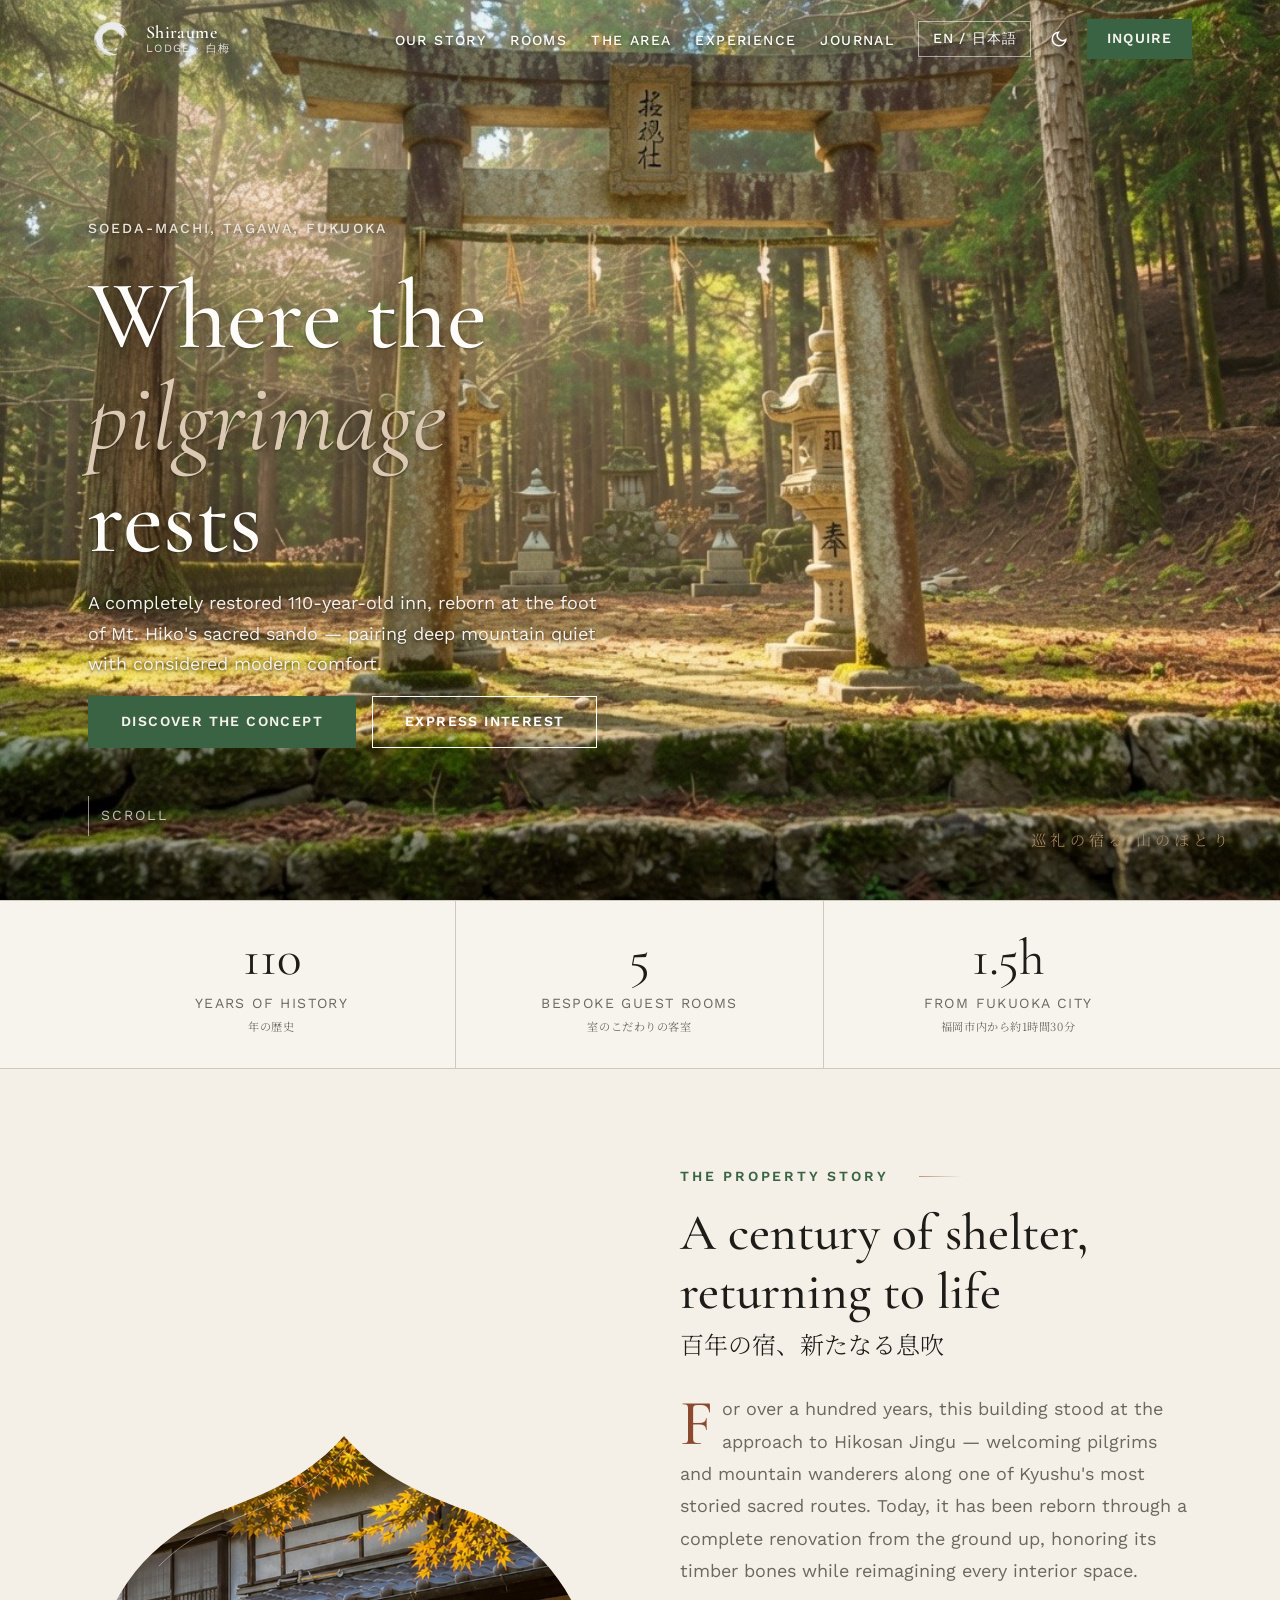
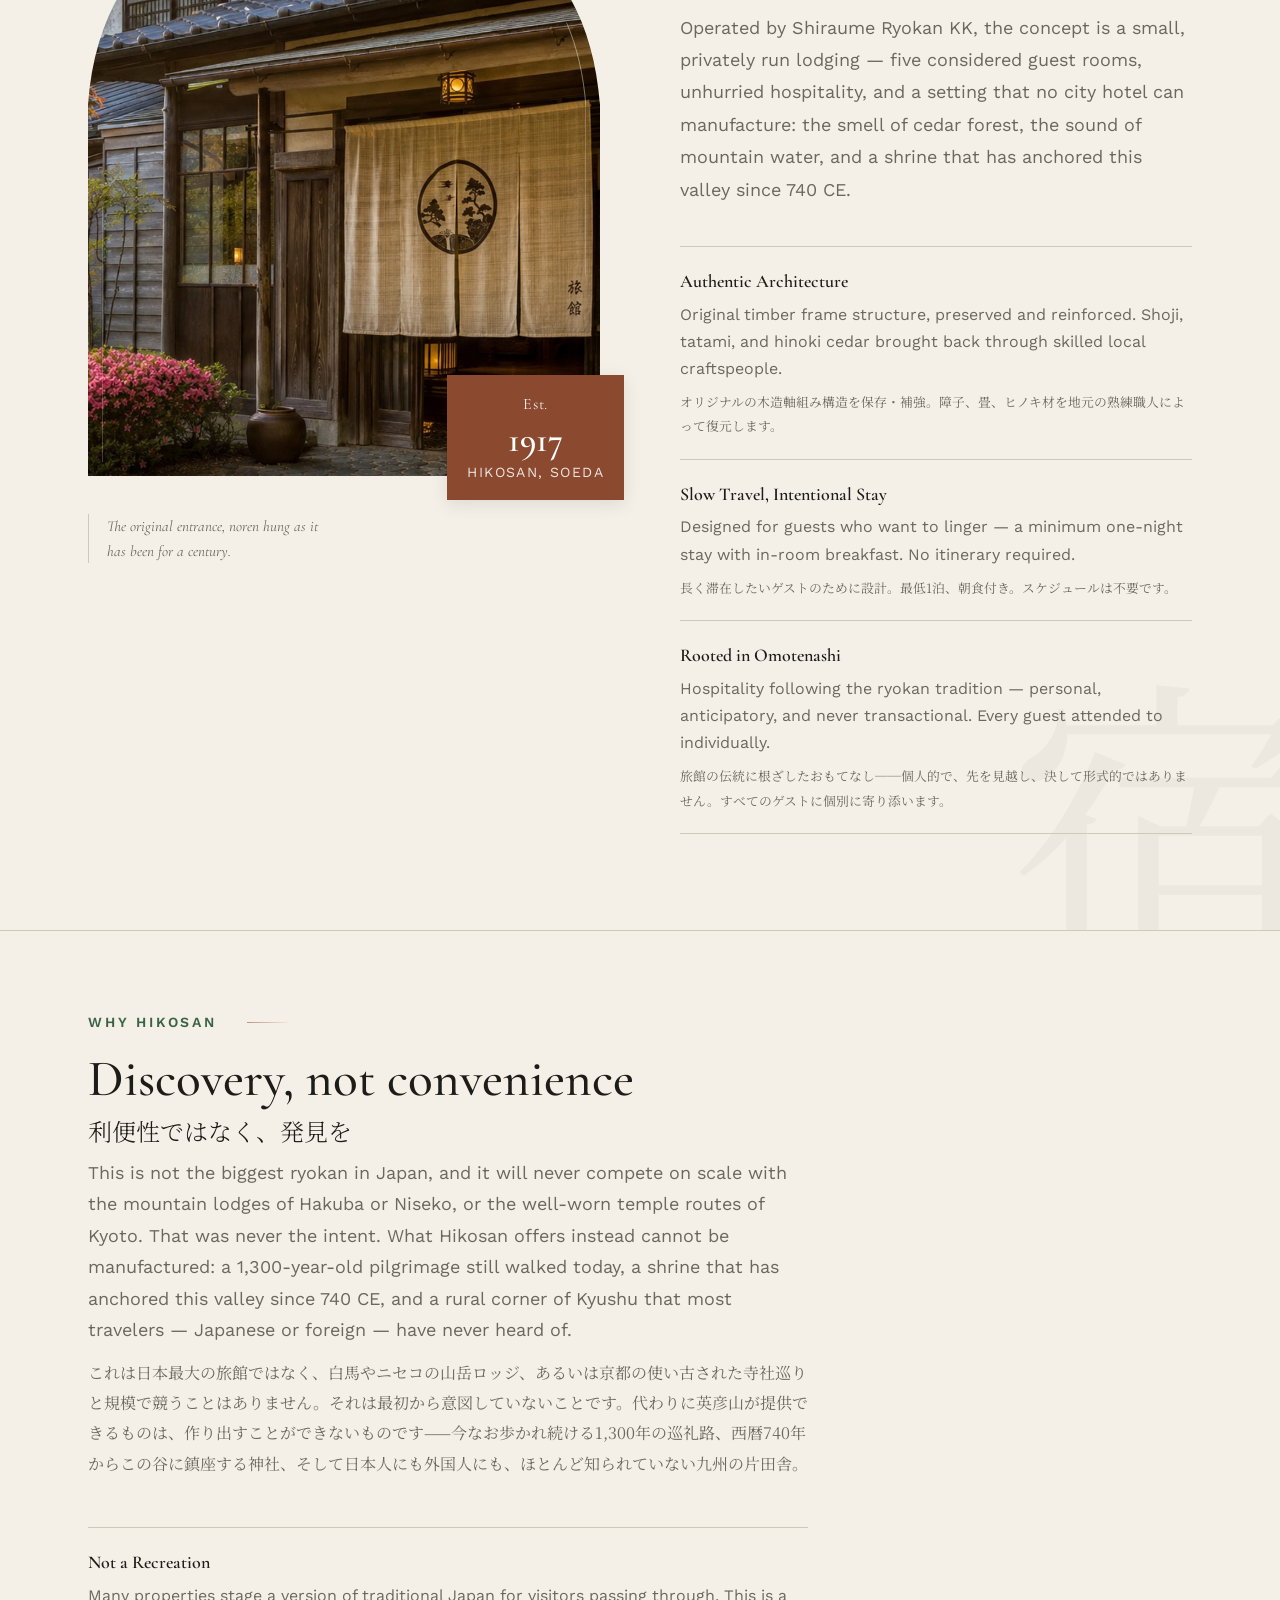
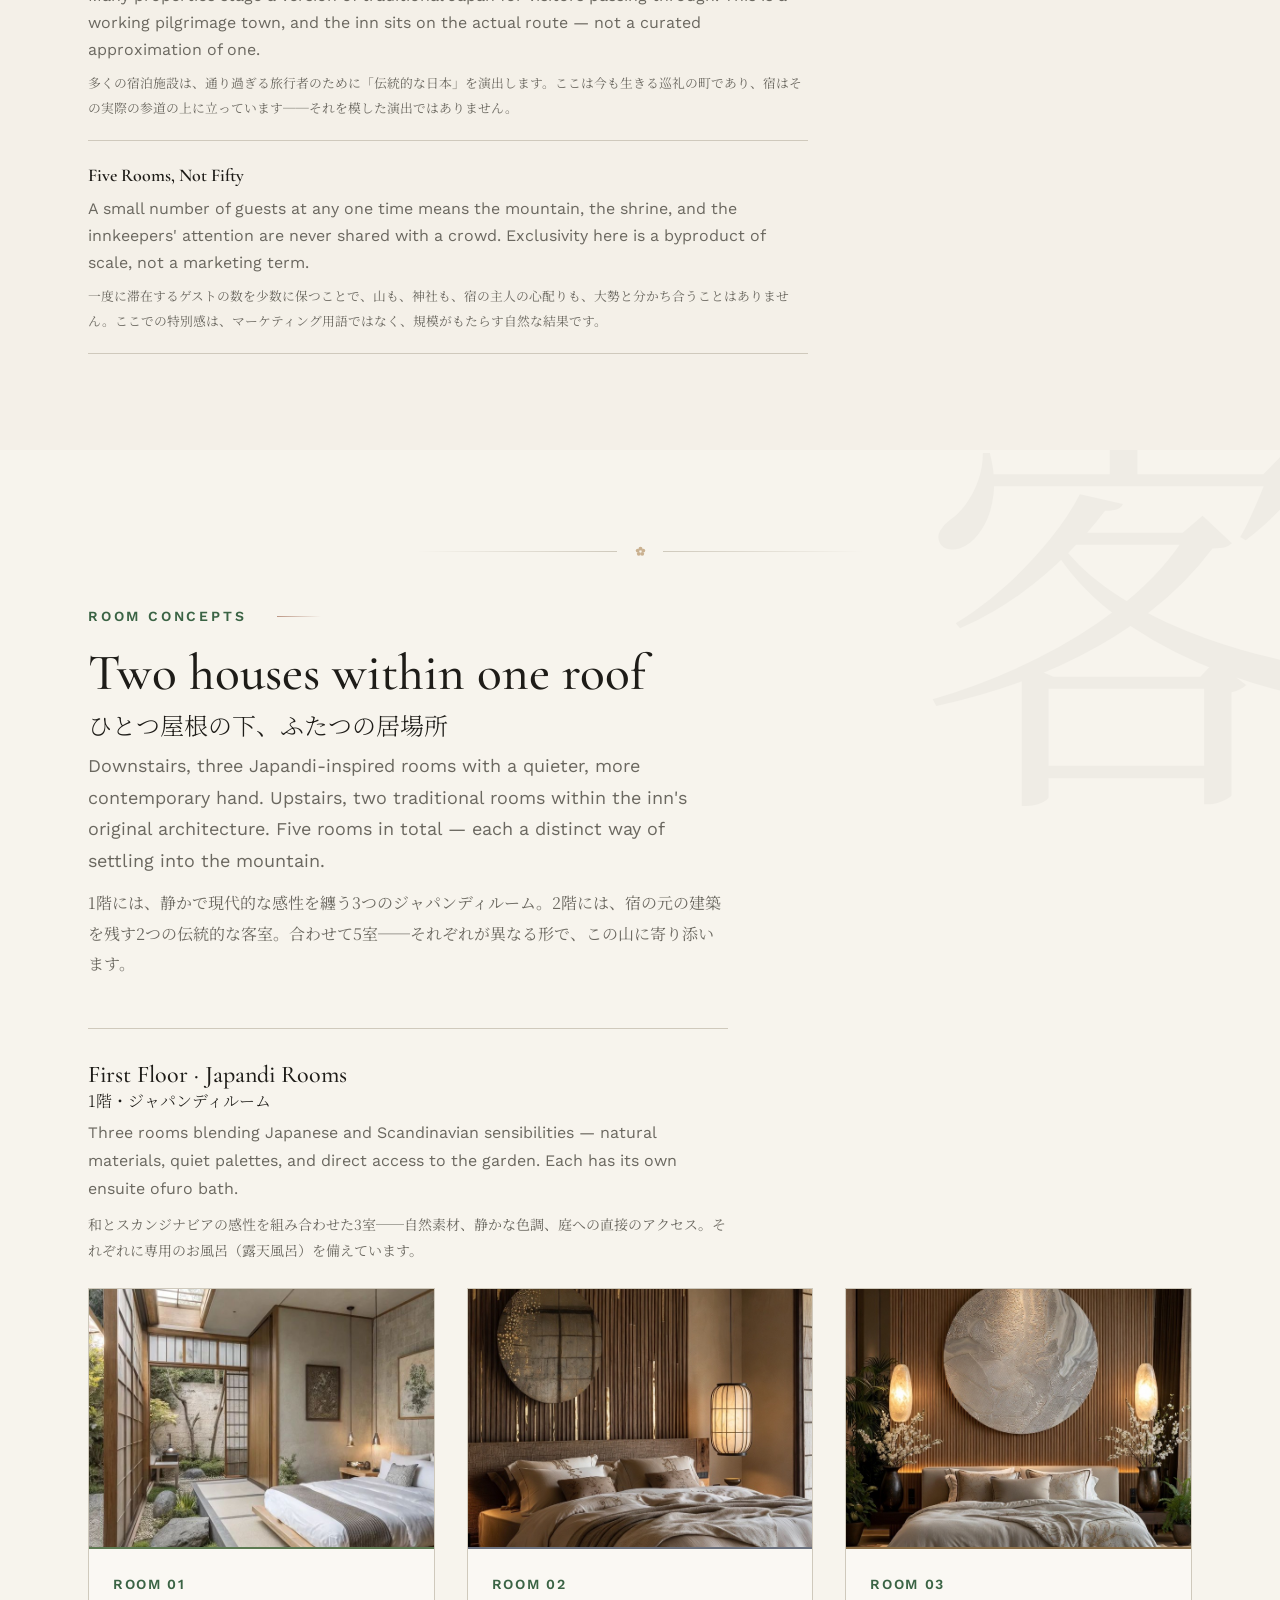
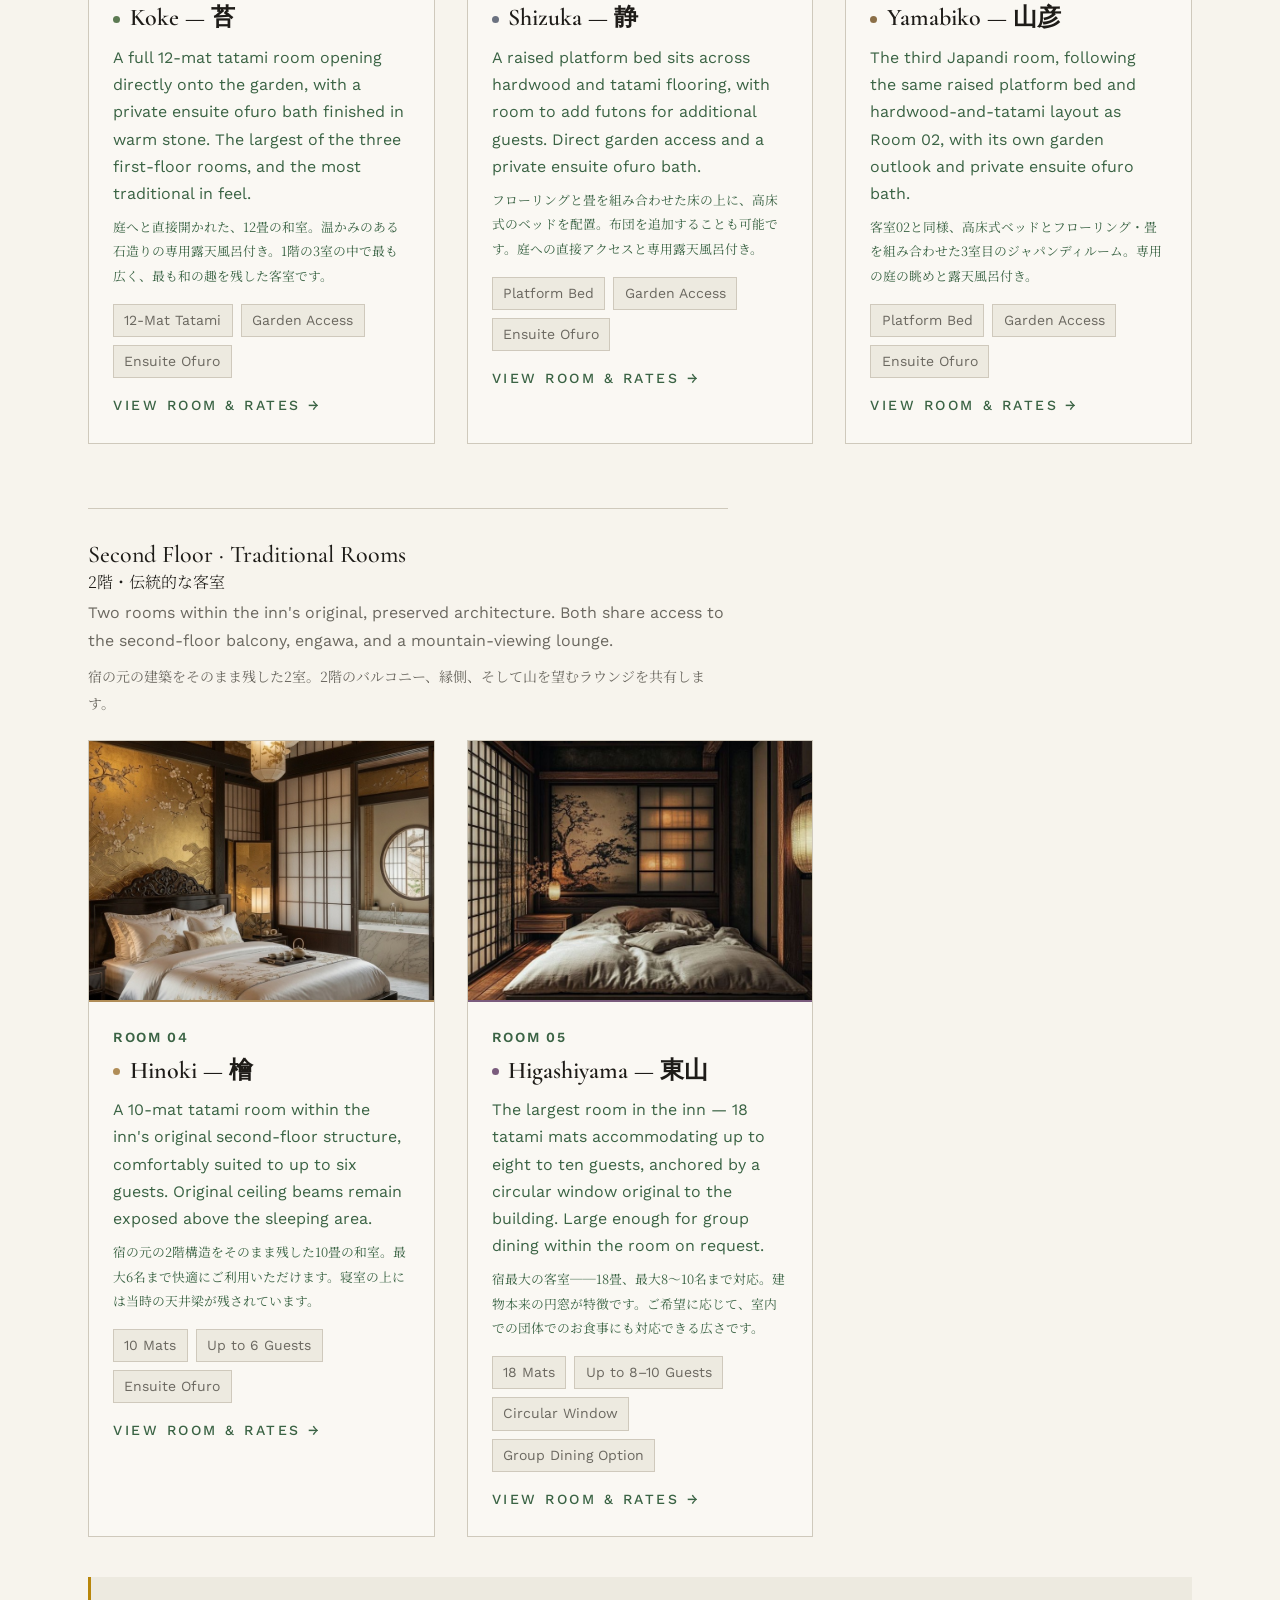
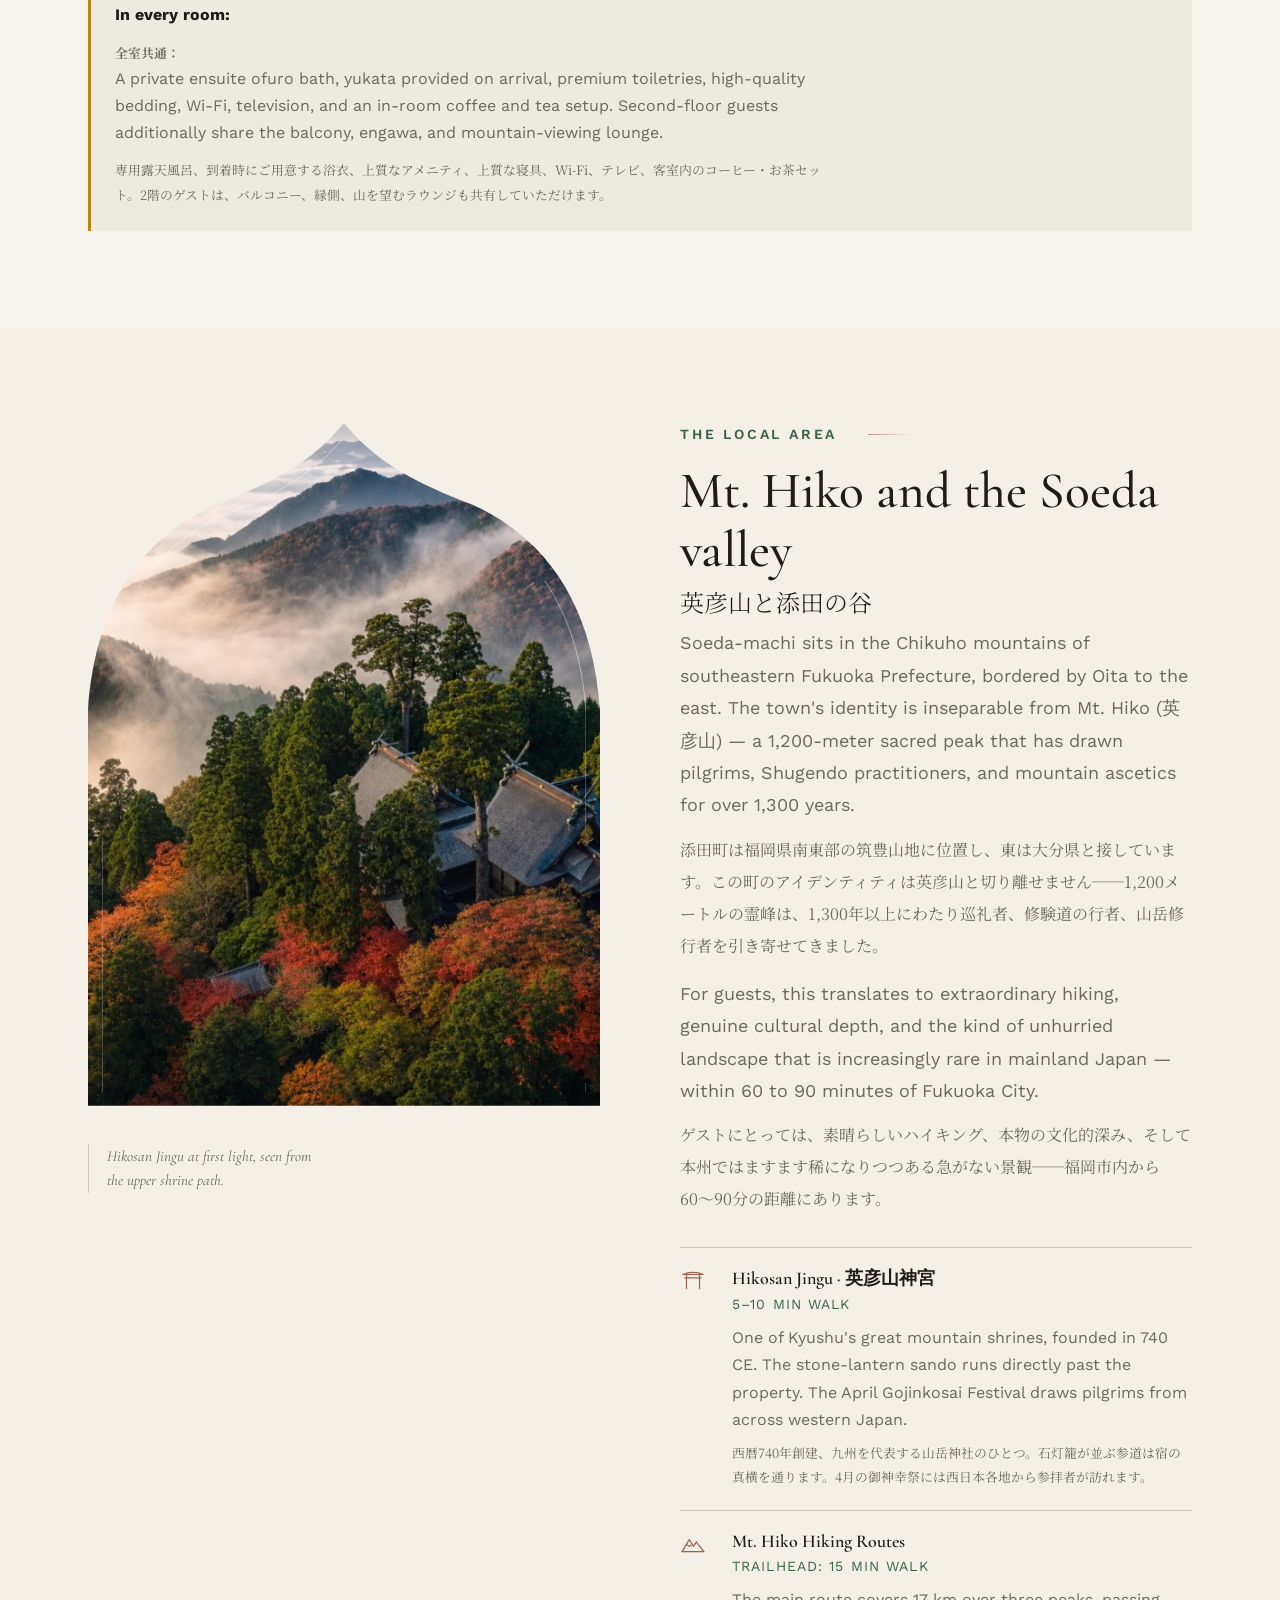
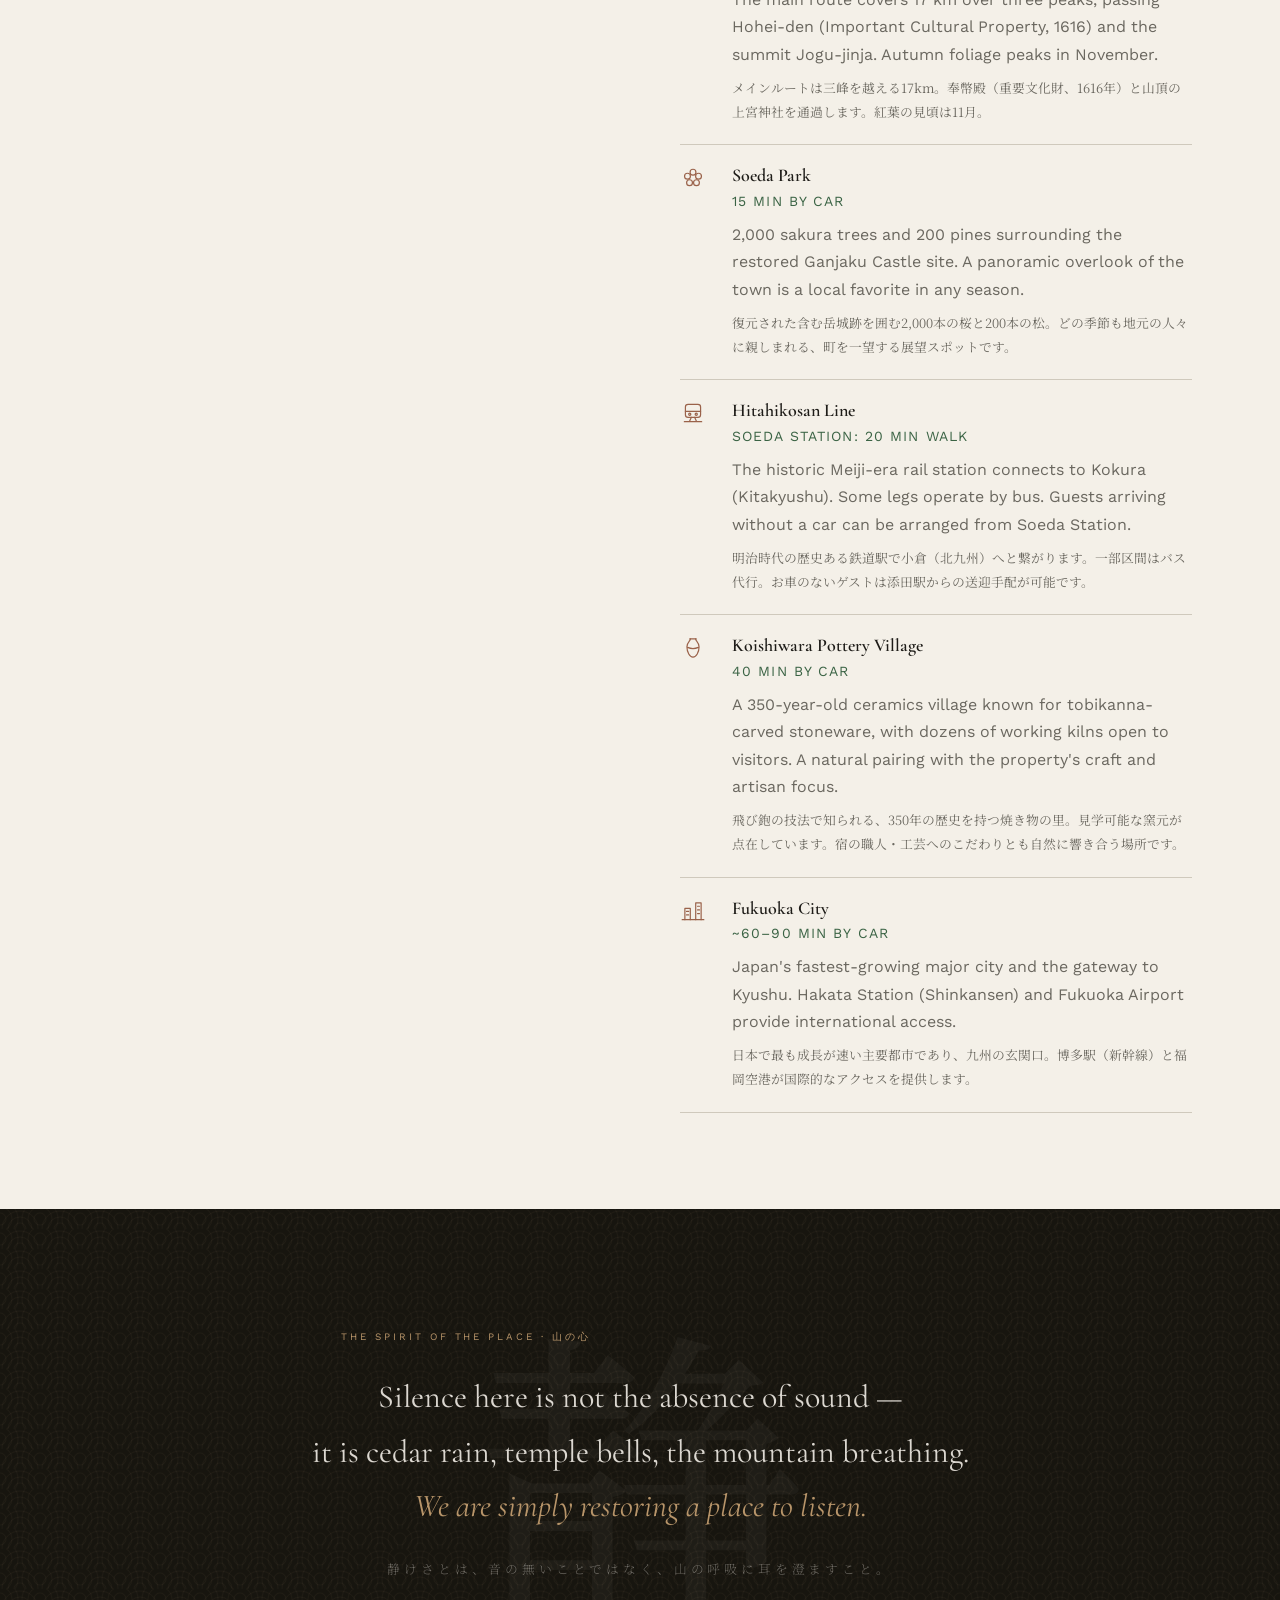
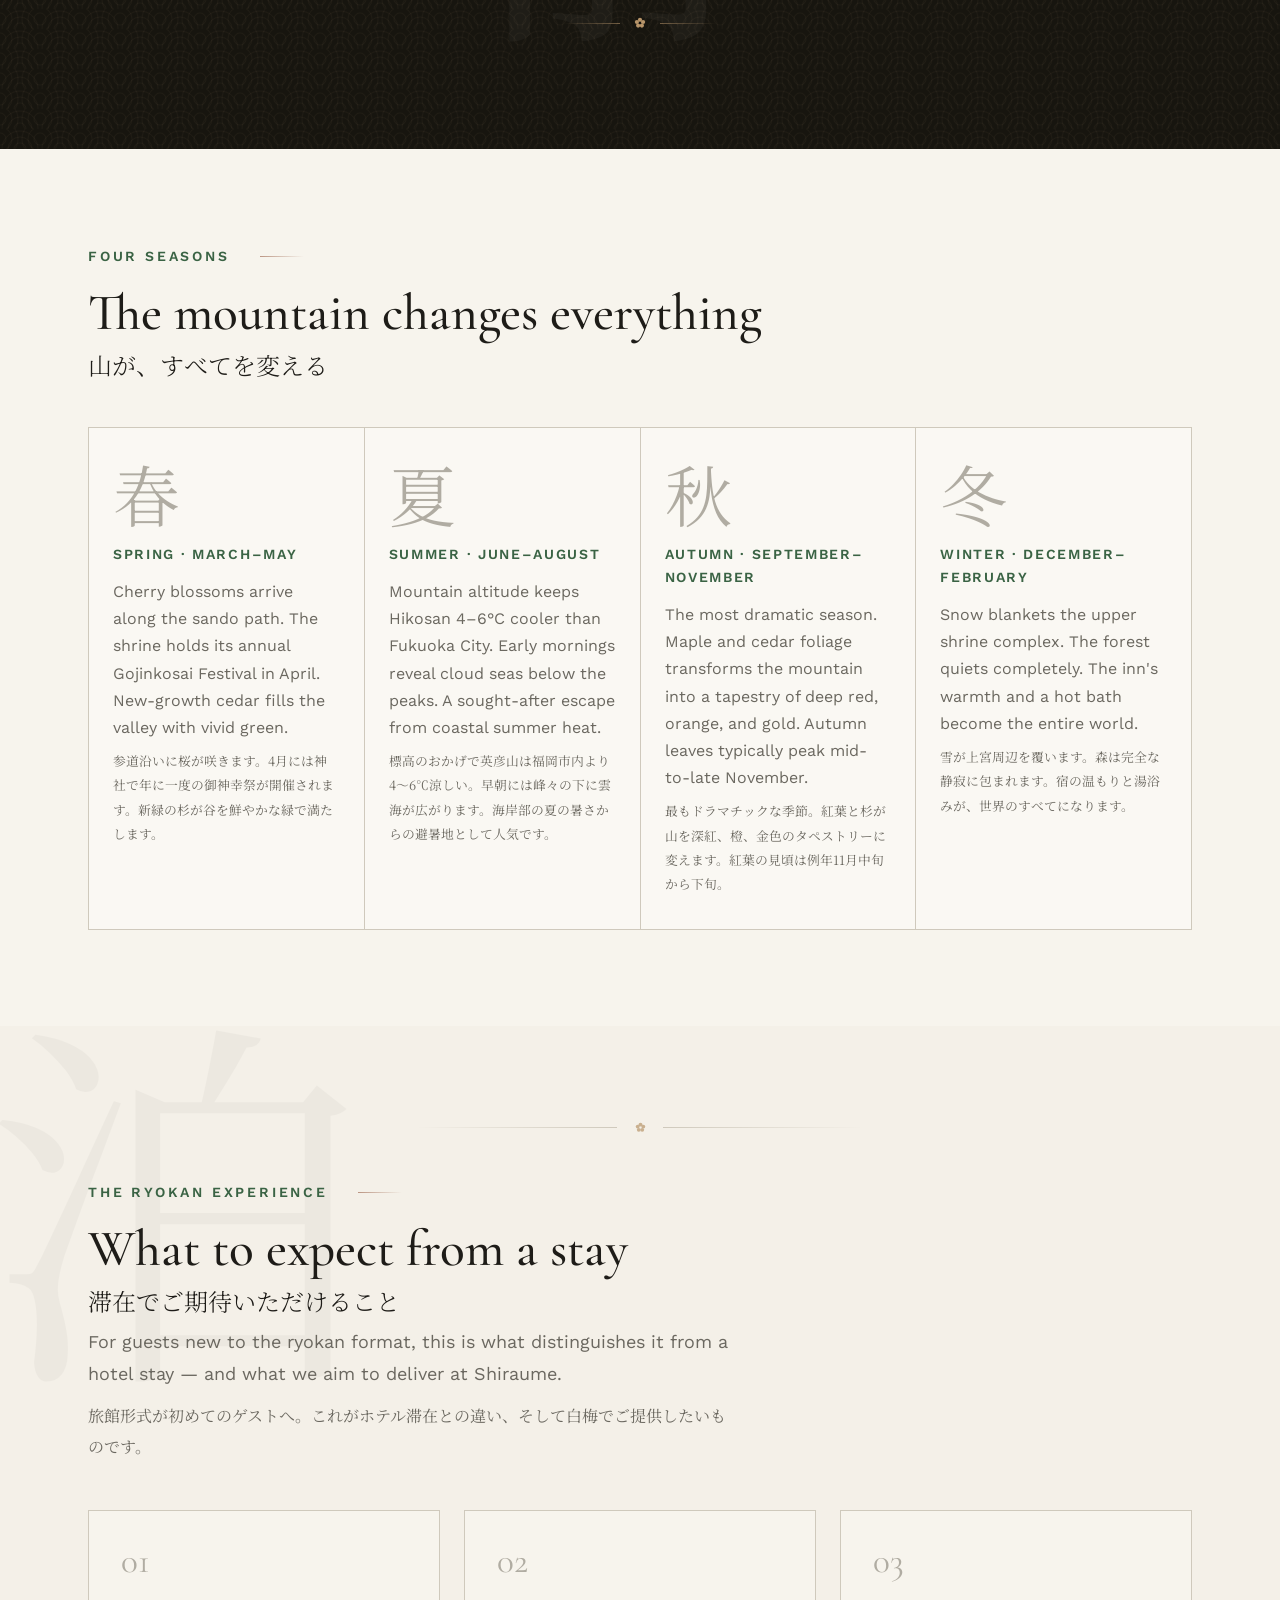
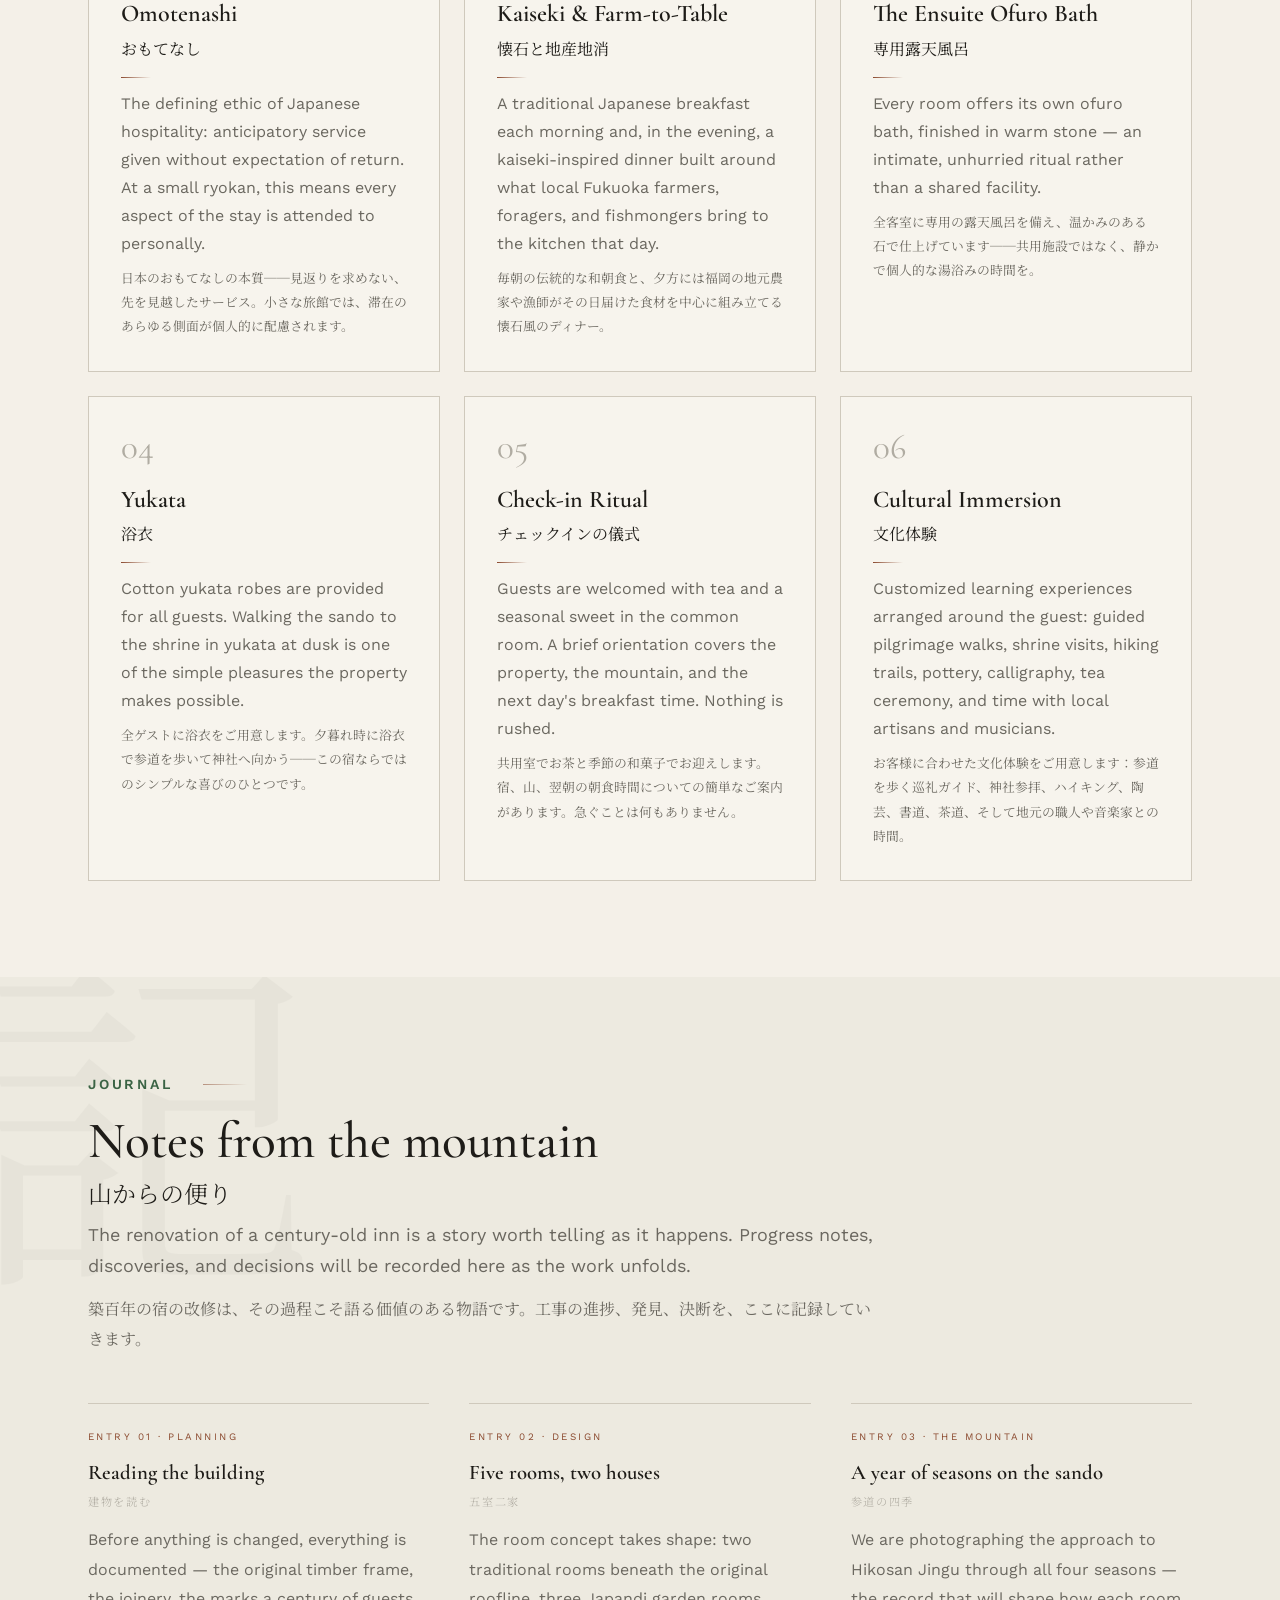
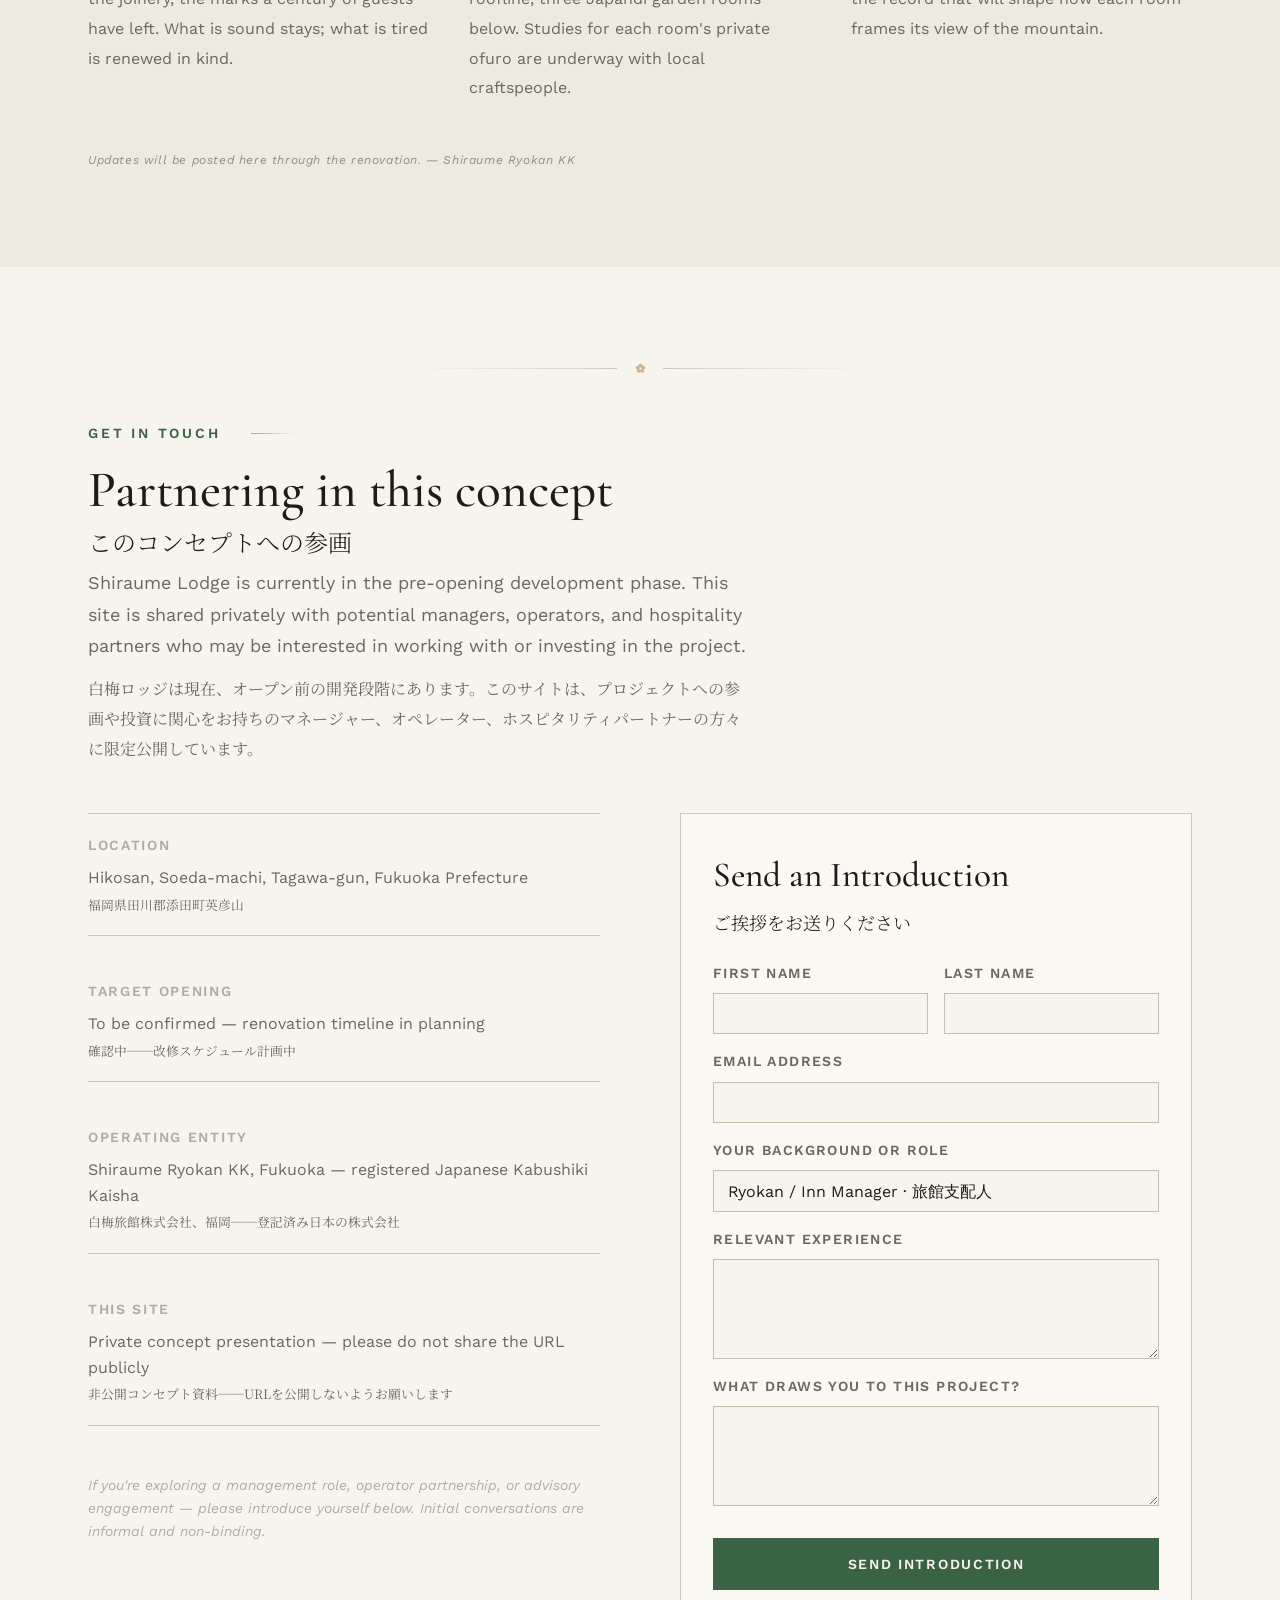
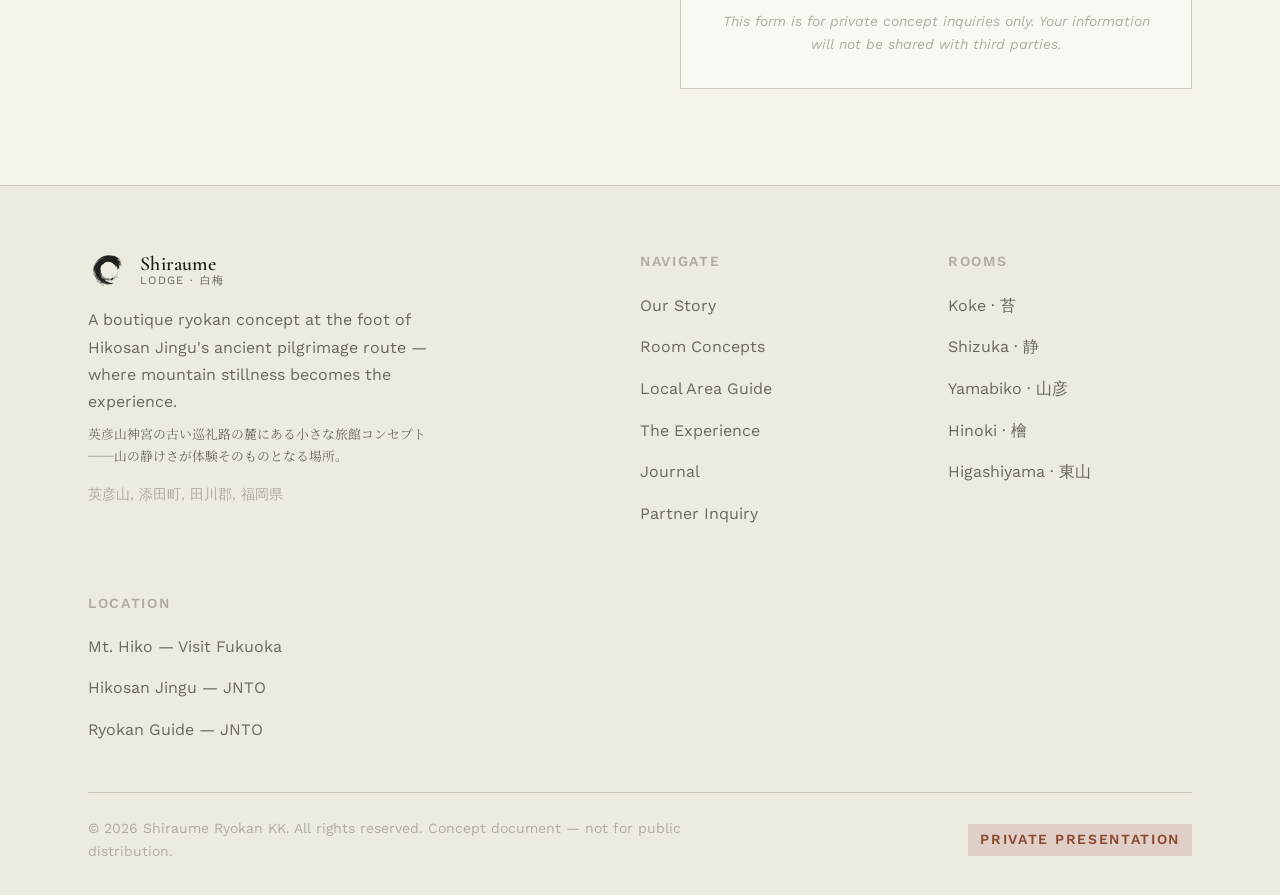
==== index.html @ 826ea7f0 "Fit the cinematic splash from the handoff package Drops in shiraume-splash.css and shiraume-splash.j" ====
<!DOCTYPE html>
<html lang="en" data-lang="en">
<head>
  <meta charset="UTF-8">
  <meta name="viewport" content="width=device-width, initial-scale=1.0, maximum-scale=1">
  <title>Shiraume Lodge — A Ryokan Concept, Hikosan, Fukuoka</title>
  <meta name="description" content="A private concept presentation for Shiraume Lodge — a fully restored 110-year-old inn at the foot of Mt. Hiko's sacred pilgrimage route in Soeda, Fukuoka.">
  <meta name="robots" content="noindex, nofollow">

  <meta property="og:title" content="Shiraume Lodge — A Ryokan Concept">
  <meta property="og:description" content="A private concept presentation for a boutique inn at the foot of Mt. Hiko, Fukuoka.">
  <meta property="og:type" content="website">
  <meta property="og:site_name" content="Shiraume Lodge">
  <meta property="og:locale" content="en_GB">
  <meta property="og:locale:alternate" content="ja_JP">
  <!-- Relative path: absolute URLs only exist once the site has a domain.
       Most link-preview scrapers resolve this against the page URL. -->
  <meta property="og:image" content="assets/img/story.jpg">
  <meta property="og:image:alt" content="The entrance of Shiraume Lodge beneath autumn maples">
  <meta name="twitter:card" content="summary_large_image">
  <meta name="theme-color" content="#f5f1e8" media="(prefers-color-scheme: light)">
  <meta name="theme-color" content="#141210" media="(prefers-color-scheme: dark)">

  <link rel="preconnect" href="https://fonts.googleapis.com">
  <link rel="preconnect" href="https://fonts.gstatic.com" crossorigin>
  <link href="https://fonts.googleapis.com/css2?family=Cormorant+Garamond:ital,wght@0,400;0,500;0,600;0,700;1,400;1,500&family=Noto+Serif+JP:wght@200;300;400;500;600&family=Work+Sans:wght@300..700&display=swap" rel="stylesheet">

  <link rel="stylesheet" href="./style.css">
  <link rel="stylesheet" href="./enhance.css">
  <link rel="stylesheet" href="./assets/splash/shiraume-splash.css">
</head>
<!-- To revert to the original hero exactly as approved (no ticker, no
     entrance animation), remove the "hero-enhanced" class below. -->
<body class="hero-enhanced">
<!-- 火灯窓 katomado: the temple-window silhouette used to frame feature imagery.
     Flares at the shoulders, then returns to a soft point. -->
<svg width="0" height="0" aria-hidden="true" style="position:absolute">
  <defs>
    <clipPath id="katomado" clipPathUnits="objectBoundingBox">
      <path d="M0,1 L0,0.42
               C0.015,0.2607 0.11,0.1666 0.25,0.1195
               C0.375,0.0833 0.44,0.0543 0.5,0
               C0.56,0.0543 0.625,0.0833 0.75,0.1195
               C0.89,0.1666 0.985,0.2607 1,0.42
               L1,1 Z"/>
    </clipPath>
  </defs>
</svg>


<!-- ── Splash intro ── -->
<div id="splash">
  <!-- The gate. A cream field with a hole cut in it. JS draws the gate into
       #gate-draw and shapes #gate-hole to the opening; the hole starts
       closed, the gate traces itself first, then the opening fills with the
       mountain and keeps growing until it has passed off every edge — so the
       visitor arrives on the site by walking through, not by watching a
       panel fade. Which gate is drawn is set by SPLASH_GATE in main.js. -->
  <svg id="gate" aria-hidden="true" preserveAspectRatio="none">
    <defs>
      <mask id="gate-mask" maskUnits="userSpaceOnUse">
        <rect id="gate-rect" fill="#fff"></rect>
        <path id="gate-hole" fill="#000"></path>
      </mask>
    </defs>
    <rect id="gate-fill" mask="url(#gate-mask)"></rect>
    <g id="gate-draw" fill="none" stroke-width="1" vector-effect="non-scaling-stroke"></g>
  </svg>
  <div class="splash-kanji-wrap">
    <span class="splash-kanji-bg k1">白</span>
    <span class="splash-kanji-bg k2">梅</span>
  </div>
  <div class="splash-logo">
    <span class="splash-ink-mark">
      <img src="assets/img/logo-ink.png" alt="" class="splash-ink-img">
      <span class="splash-petal sp1"></span><span class="splash-petal sp2"></span><span class="splash-petal sp3"></span>
    </span>
    <div class="splash-name">
      <span class="splash-en">Shiraume</span>
      <span class="splash-sub">Lodge · 白梅</span>
    </div>
  </div>
  <div class="splash-tagline" id="splash-tagline"></div>
  <div class="splash-skip" onclick="dismissSplash()">Enter ↓</div>
</div>

<!-- Custom cursor -->
<div id="cursor" aria-hidden="true"></div>

<!-- Scroll progress hairline -->
<div id="progress" aria-hidden="true"></div>

<!-- Floating inquire -->
<button id="float-inq" onclick="goHome('inquiry')" aria-label="Inquire · お問い合わせ">問</button>

<!-- Ambient sound (button appears only when assets/ambient.mp3 exists) -->
<audio id="ambient" loop preload="metadata"><source src="assets/ambient.mp3" type="audio/mpeg"></audio>
<button id="float-snd" aria-label="Play ambient sound · 環境音" aria-pressed="false"><span class="snd-waves" aria-hidden="true"></span>音</button>

<!-- Page wipe -->
<div id="wipe" aria-hidden="true"></div>

<!-- Lightbox -->
<div id="lightbox" role="dialog" aria-label="Image viewer">
  <button id="lightbox-close" onclick="closeLightbox()" aria-label="Close">✕</button>
  <img id="lightbox-img" src="" alt="Gallery image">
</div>

<header class="site-header" id="site-header">
  <div class="container">
    <div class="header-inner">
      <a href="#" class="logo" aria-label="Shiraume Lodge home">
        <span class="logo-ink-mark" aria-hidden="true">
          <img src="assets/img/logo-ink.png" alt="" class="logo-ink-img">
          <span class="petal p1"></span><span class="petal p2"></span><span class="petal p3"></span>
        </span>
        <div class="logo-text">
          <span class="logo-name">Shiraume</span>
          <span class="logo-sub">Lodge · 白梅</span>
        </div>
      </a>

      <nav class="site-nav" aria-label="Main navigation">
        <ul class="nav-links" role="list">
          <li><a href="#story"><span class="en">OUR STORY</span><span class="ja">物語</span></a></li>
          <li><a href="#rooms"><span class="en">ROOMS</span><span class="ja">客室</span></a></li>
          <li><a href="#area"><span class="en">THE AREA</span><span class="ja">周辺</span></a></li>
          <li><a href="#experience"><span class="en">EXPERIENCE</span><span class="ja">体験</span></a></li>
          <li><a href="#journal"><span class="en">JOURNAL</span><span class="ja">記録</span></a></li>
        </ul>
      </nav>

      <div class="header-actions">
        <button class="lang-toggle" id="lang-toggle" aria-label="日本語に切り替え">EN / 日本語</button>
        <button class="theme-toggle" id="theme-toggle" aria-label="Switch to dark mode">
          <svg id="theme-icon" width="18" height="18" viewBox="0 0 24 24" fill="none" stroke="currentColor" stroke-width="2">
            <path d="M21 12.79A9 9 0 1 1 11.21 3 7 7 0 0 0 21 12.79z"></path>
          </svg>
        </button>
        <a href="#inquiry" class="btn-inquire">
          <span class="en">Inquire</span>
          <span class="ja">お問い合わせ</span>
        </a>
        <button class="mobile-menu-btn" id="mobile-menu-btn" aria-label="Open menu">
          <span></span><span></span><span></span>
        </button>
      </div>
    </div>
  </div>
</header>

<div class="mobile-menu" id="mobile-menu" aria-hidden="true">
  <div class="mobile-menu-header">
    <a href="#" class="logo" id="mobile-logo-close">
      <span class="logo-ink-mark" aria-hidden="true">
          <img src="assets/img/logo-ink.png" alt="" class="logo-ink-img">
          <span class="petal p1"></span><span class="petal p2"></span><span class="petal p3"></span>
        </span>
      <div class="logo-text">
        <span class="logo-name">Shiraume</span>
        <span class="logo-sub">Lodge · 白梅</span>
      </div>
    </a>
    <button class="mobile-close" id="mobile-close" aria-label="Close menu">
      <svg width="24" height="24" viewBox="0 0 24 24" fill="none" stroke="currentColor" stroke-width="1.5">
        <path d="M18 6L6 18M6 6l12 12"></path>
      </svg>
    </button>
  </div>
  <ul class="mobile-nav-links">
    <li><a href="#story" class="mobile-nav-link"><span class="en">Our Story</span><span class="ja">物語</span></a></li>
    <li><a href="#rooms" class="mobile-nav-link"><span class="en">Rooms</span><span class="ja">客室</span></a></li>
    <li><a href="#area" class="mobile-nav-link"><span class="en">The Area</span><span class="ja">周辺エリア</span></a></li>
    <li><a href="#experience" class="mobile-nav-link"><span class="en">Experience</span><span class="ja">旅館の体験</span></a></li>
    <li><a href="#journal" class="mobile-nav-link"><span class="en">Journal</span><span class="ja">工事の記録</span></a></li>
    <li><a href="#inquiry" class="mobile-nav-link"><span class="en">Partner Inquiry</span><span class="ja">パートナー問い合わせ</span></a></li>
  </ul>
  <div class="mobile-menu-footer">
    <button class="lang-toggle" id="mobile-lang-toggle">EN / 日本語</button>
  </div>
</div>

<div id="view-home" class="view active">

<section class="hero loaded" id="hero">
  <div class="hero-bg hero-bg-day"></div>
  <div class="hero-bg hero-bg-night"></div>
  <div id="hero-ticker" aria-hidden="true"><div class="ticker-col" id="ticker-col"></div></div>
  <div class="container hero-content">
    <p class="hero-location hero-in" data-hero-order="0">
      <span class="en">Soeda-machi, Tagawa, Fukuoka</span>
      <span class="ja">福岡県田川郡添田町</span>
    </p>
    <h1 class="hero-title hero-in" data-hero-order="1">
      <span class="en">Where the<br><em>pilgrimage</em><br>rests</span>
      <span class="ja hero-title-jp">巡礼の宿る<br>山のほとり</span>
    </h1>
    <p class="hero-desc en hero-in" data-hero-order="2">A completely restored 110-year-old inn, reborn at the foot of Mt. Hiko's sacred sando — pairing deep mountain quiet with considered modern comfort.</p>
    <p class="hero-desc-ja ja hero-in" data-hero-order="2">英彦山の参道を望む、築110年の宿を完全に修復。深い山の静けさと、現代の快適さを兼ね備えた新たな宿泊体験を提案します。</p>
    <div class="hero-actions hero-in" data-hero-order="3">
      <a href="#story" class="btn-primary">
        <span class="en">Discover the Concept</span>
        <span class="ja">コンセプトを見る</span>
      </a>
      <a href="#inquiry" class="btn-outline">
        <span class="en">Express Interest</span>
        <span class="ja">関心を示す</span>
      </a>
    </div>
    <div class="hero-scroll">
      <span class="en">Scroll</span>
      <span class="ja">スクロール</span>
    </div>
  </div>
</section>

<div class="stats-bar">
  <div class="container">
    <div class="stats-inner">
      <div class="stat-item">
        <div class="stat-num" data-count="110">110</div>
        <div class="stat-label"><span class="en">Years of History</span><span class="ja">年の歴史</span></div>
      </div>
      <div class="stat-item">
        <div class="stat-num" data-count="5">5</div>
        <div class="stat-label"><span class="en">Bespoke Guest Rooms</span><span class="ja">室のこだわりの客室</span></div>
      </div>
      <div class="stat-item">
        <div class="stat-num">1.5h</div>
        <div class="stat-label"><span class="en">From Fukuoka City</span><span class="ja">福岡市内から約1時間30分</span></div>
      </div>
    </div>
  </div>
</div>

<section class="story-section" id="story">
  <span class="kanji-bg story-k" aria-hidden="true">宿</span>
  <div class="container">
    <div class="story-grid">
      <div class="story-image-col reveal">
        <div class="story-figure">
        <div class="katomado-frame">
          <img class="story-img-main" src="assets/img/story.jpg" alt="Historic exterior of Shiraume Lodge with noren curtain entrance and autumn maple trees" loading="lazy">
          <svg class="katomado-ring" viewBox="0 0 100 100" preserveAspectRatio="none" fill="none" aria-hidden="true"><path pathLength="1" d="M0,100 L0,42 C1.5,26.07 11,16.66 25,11.95 C37.5,8.33 44,5.43 50,0 C56,5.43 62.5,8.33 75,11.95 C89,16.66 98.5,26.07 100,42 L100,100" stroke="currentColor" stroke-width="1" vector-effect="non-scaling-stroke"/></svg>
        </div>
        <div class="story-img-badge">
          <div class="story-img-badge-est">Est.</div>
          <div class="story-img-badge-year">1917</div>
          <div class="story-img-badge-loc">Hikosan, Soeda</div>
        </div>
        </div><!-- /story-figure -->
        <p class="fig-caption"><span class="en">The original entrance, noren hung as it has been for a century.</span><span class="ja">創建当時からの玄関。暖簾は百年変わらぬ場所に掛かる。</span></p>
      </div>

      <div class="story-text-col">
        <div class="reveal">
          <p class="section-eyebrow"><span class="en">The Property Story</span><span class="ja">物件の物語</span></p>
          <h2 class="section-title"><span class="en">A century of shelter, returning to life</span><span class="ja">百年の宿、新たなる息吹</span></h2>
        </div>
        <div class="bilingual-block reveal">
          <p class="story-text story-lede en">For over a hundred years, this building stood at the approach to Hikosan Jingu — welcoming pilgrims and mountain wanderers along one of Kyushu's most storied sacred routes. Today, it has been reborn through a complete renovation from the ground up, honoring its timber bones while reimagining every interior space.</p>
          <p class="story-text ja">百年以上にわたり、この建物は英彦山神宮の参道入口に佇み、九州屈指の聖地を訪れる巡礼者や山旅人を迎えてきました。今、骨格となる木造軸組みを活かしながら、全ての内部空間を刷新する全面的な改修によって、新たな命が吹き込まれました。</p>
        </div>
        <div class="bilingual-block reveal">
          <p class="story-text en">Operated by Shiraume Ryokan KK, the concept is a small, privately run lodging — five considered guest rooms, unhurried hospitality, and a setting that no city hotel can manufacture: the smell of cedar forest, the sound of mountain water, and a shrine that has anchored this valley since 740 CE.</p>
          <p class="story-text ja">白梅旅館株式会社が運営するこのコンセプトは、五室のみの小さな宿。急ぐことのないおもてなしと、都市のホテルでは決して再現できない環境──杉の香り、山の水音、そして西暦740年からこの谷に鎮座する神社──がここにあります。</p>
        </div>

        <div class="story-pillars reveal">
          <div class="pillar-item">
            <div class="pillar-title"><span class="en">Authentic Architecture</span><span class="ja">本物の建築</span></div>
            <p class="pillar-desc"><span class="en">Original timber frame structure, preserved and reinforced. Shoji, tatami, and hinoki cedar brought back through skilled local craftspeople.</span><span class="ja">オリジナルの木造軸組み構造を保存・補強。障子、畳、ヒノキ材を地元の熟練職人によって復元します。</span></p>
          </div>
          <div class="pillar-item">
            <div class="pillar-title"><span class="en">Slow Travel, Intentional Stay</span><span class="ja">ゆっくりとした旅、意図的な滞在</span></div>
            <p class="pillar-desc"><span class="en">Designed for guests who want to linger — a minimum one-night stay with in-room breakfast. No itinerary required.</span><span class="ja">長く滞在したいゲストのために設計。最低1泊、朝食付き。スケジュールは不要です。</span></p>
          </div>
          <div class="pillar-item">
            <div class="pillar-title"><span class="en">Rooted in Omotenashi</span><span class="ja">おもてなしの心</span></div>
            <p class="pillar-desc"><span class="en">Hospitality following the ryokan tradition — personal, anticipatory, and never transactional. Every guest attended to individually.</span><span class="ja">旅館の伝統に根ざしたおもてなし──個人的で、先を見越し、決して形式的ではありません。すべてのゲストに個別に寄り添います。</span></p>
          </div>
        </div>
      </div>
    </div>
  </div>
</section>

<section class="why-section">
  <div class="container">
    <div class="why-content reveal">
      <p class="section-eyebrow"><span class="en">Why Hikosan</span><span class="ja">なぜ英彦山か</span></p>
      <h2 class="section-title"><span class="en">Discovery, not convenience</span><span class="ja">利便性ではなく、発見を</span></h2>
      <p class="section-intro">
        <span class="en">This is not the biggest ryokan in Japan, and it will never compete on scale with the mountain lodges of Hakuba or Niseko, or the well-worn temple routes of Kyoto. That was never the intent. What Hikosan offers instead cannot be manufactured: a 1,300-year-old pilgrimage still walked today, a shrine that has anchored this valley since 740 CE, and a rural corner of Kyushu that most travelers — Japanese or foreign — have never heard of.</span>
        <span class="ja">これは日本最大の旅館ではなく、白馬やニセコの山岳ロッジ、あるいは京都の使い古された寺社巡りと規模で競うことはありません。それは最初から意図していないことです。代わりに英彦山が提供できるものは、作り出すことができないものです——今なお歩かれ続ける1,300年の巡礼路、西暦740年からこの谷に鎮座する神社、そして日本人にも外国人にも、ほとんど知られていない九州の片田舎。</span>
      </p>
      <div class="story-pillars">
        <div class="pillar-item">
          <div class="pillar-title"><span class="en">Not a Recreation</span><span class="ja">再現ではなく、本物</span></div>
          <p class="pillar-desc"><span class="en">Many properties stage a version of traditional Japan for visitors passing through. This is a working pilgrimage town, and the inn sits on the actual route — not a curated approximation of one.</span><span class="ja">多くの宿泊施設は、通り過ぎる旅行者のために「伝統的な日本」を演出します。ここは今も生きる巡礼の町であり、宿はその実際の参道の上に立っています──それを模した演出ではありません。</span></p>
        </div>
        <div class="pillar-item">
          <div class="pillar-title"><span class="en">Five Rooms, Not Fifty</span><span class="ja">50室ではなく、5室</span></div>
          <p class="pillar-desc"><span class="en">A small number of guests at any one time means the mountain, the shrine, and the innkeepers' attention are never shared with a crowd. Exclusivity here is a byproduct of scale, not a marketing term.</span><span class="ja">一度に滞在するゲストの数を少数に保つことで、山も、神社も、宿の主人の心配りも、大勢と分かち合うことはありません。ここでの特別感は、マーケティング用語ではなく、規模がもたらす自然な結果です。</span></p>
        </div>
      </div>
    </div>
  </div>
</section>

<section class="rooms-section" id="rooms">
  <div class="ume-rule reveal" aria-hidden="true"><span class="ume-line"></span><span class="ume-mark"></span><span class="ume-line"></span></div>
  <span class="kanji-bg rooms-kanji" aria-hidden="true">客</span>
  <div class="container">
    <div class="rooms-header reveal">
      <p class="section-eyebrow"><span class="en">Room Concepts</span><span class="ja">客室コンセプト</span></p>
      <h2 class="section-title"><span class="en">Two houses within one roof</span><span class="ja">ひとつ屋根の下、ふたつの居場所</span></h2>
      <p class="section-intro"><span class="en">Downstairs, three Japandi-inspired rooms with a quieter, more contemporary hand. Upstairs, two traditional rooms within the inn's original architecture. Five rooms in total — each a distinct way of settling into the mountain.</span><span class="ja">1階には、静かで現代的な感性を纏う3つのジャパンディルーム。2階には、宿の元の建築を残す2つの伝統的な客室。合わせて5室──それぞれが異なる形で、この山に寄り添います。</span></p>
    </div>

    <div class="rooms-subheader reveal">
      <h3 class="rooms-subheader-title"><span class="en">First Floor · Japandi Rooms</span><span class="ja">1階・ジャパンディルーム</span></h3>
      <p class="rooms-subheader-desc"><span class="en">Three rooms blending Japanese and Scandinavian sensibilities — natural materials, quiet palettes, and direct access to the garden. Each has its own ensuite ofuro bath.</span><span class="ja">和とスカンジナビアの感性を組み合わせた3室──自然素材、静かな色調、庭への直接のアクセス。それぞれに専用のお風呂（露天風呂）を備えています。</span></p>
    </div>

    <div class="rooms-grid">
      <article class="room-card reveal" style="--tint:#5c7a52" data-room="koke" role="link" tabindex="0" aria-label="View room details">
        <div class="room-img"><img src="assets/img/room-koke.jpg" alt="Room 01, a 12-mat tatami room with direct garden access" loading="lazy"></div>
        <div class="room-bar" aria-hidden="true"></div>
        <div class="room-body">
          <p class="room-type"><span class="en">Room 01</span><span class="ja">客室01</span></p>
          <h3 class="room-name"><span class="room-dot" aria-hidden="true"></span>Koke — 苔</h3>
          <p class="room-desc"><span class="en">A full 12-mat tatami room opening directly onto the garden, with a private ensuite ofuro bath finished in warm stone. The largest of the three first-floor rooms, and the most traditional in feel.</span><span class="ja">庭へと直接開かれた、12畳の和室。温かみのある石造りの専用露天風呂付き。1階の3室の中で最も広く、最も和の趣を残した客室です。</span></p>
          <div class="room-features">
            <span class="room-feature"><span class="en">12-Mat Tatami</span><span class="ja">12畳</span></span>
            <span class="room-feature"><span class="en">Garden Access</span><span class="ja">庭へのアクセス</span></span>
            <span class="room-feature"><span class="en">Ensuite Ofuro</span><span class="ja">専用露天風呂</span></span>
          </div>
          <span class="room-cta"><span class="en">View Room &amp; Rates</span><span class="ja">客室の詳細を見る</span></span>
        </div>
      </article>

      <article class="room-card reveal" style="--tint:#6b7280" data-room="shizuka" role="link" tabindex="0" aria-label="View room details">
        <div class="room-img"><img src="assets/img/room-shizuka.jpg" alt="Room 02 with raised platform bed, hardwood and tatami flooring, and garden access" loading="lazy"></div>
        <div class="room-bar" aria-hidden="true"></div>
        <div class="room-body">
          <p class="room-type"><span class="en">Room 02</span><span class="ja">客室02</span></p>
          <h3 class="room-name"><span class="room-dot" aria-hidden="true"></span>Shizuka — 静</h3>
          <p class="room-desc"><span class="en">A raised platform bed sits across hardwood and tatami flooring, with room to add futons for additional guests. Direct garden access and a private ensuite ofuro bath.</span><span class="ja">フローリングと畳を組み合わせた床の上に、高床式のベッドを配置。布団を追加することも可能です。庭への直接アクセスと専用露天風呂付き。</span></p>
          <div class="room-features">
            <span class="room-feature"><span class="en">Platform Bed</span><span class="ja">高床式ベッド</span></span>
            <span class="room-feature"><span class="en">Garden Access</span><span class="ja">庭へのアクセス</span></span>
            <span class="room-feature"><span class="en">Ensuite Ofuro</span><span class="ja">専用露天風呂</span></span>
          </div>
          <span class="room-cta"><span class="en">View Room &amp; Rates</span><span class="ja">客室の詳細を見る</span></span>
        </div>
      </article>

      <article class="room-card reveal" style="--tint:#8b6f47" data-room="yamabiko" role="link" tabindex="0" aria-label="View room details">
        <div class="room-img"><img src="assets/img/room-yamabiko.jpg" alt="Room 03 with raised platform bed, hardwood and tatami flooring, and garden access" loading="lazy"></div>
        <div class="room-bar" aria-hidden="true"></div>
        <div class="room-body">
          <p class="room-type"><span class="en">Room 03</span><span class="ja">客室03</span></p>
          <h3 class="room-name"><span class="room-dot" aria-hidden="true"></span>Yamabiko — 山彦</h3>
          <p class="room-desc"><span class="en">The third Japandi room, following the same raised platform bed and hardwood-and-tatami layout as Room 02, with its own garden outlook and private ensuite ofuro bath.</span><span class="ja">客室02と同様、高床式ベッドとフローリング・畳を組み合わせた3室目のジャパンディルーム。専用の庭の眺めと露天風呂付き。</span></p>
          <div class="room-features">
            <span class="room-feature"><span class="en">Platform Bed</span><span class="ja">高床式ベッド</span></span>
            <span class="room-feature"><span class="en">Garden Access</span><span class="ja">庭へのアクセス</span></span>
            <span class="room-feature"><span class="en">Ensuite Ofuro</span><span class="ja">専用露天風呂</span></span>
          </div>
          <span class="room-cta"><span class="en">View Room &amp; Rates</span><span class="ja">客室の詳細を見る</span></span>
        </div>
      </article>
    </div>

    <div class="rooms-subheader reveal">
      <h3 class="rooms-subheader-title"><span class="en">Second Floor · Traditional Rooms</span><span class="ja">2階・伝統的な客室</span></h3>
      <p class="rooms-subheader-desc"><span class="en">Two rooms within the inn's original, preserved architecture. Both share access to the second-floor balcony, engawa, and a mountain-viewing lounge.</span><span class="ja">宿の元の建築をそのまま残した2室。2階のバルコニー、縁側、そして山を望むラウンジを共有します。</span></p>
    </div>

    <div class="rooms-grid">
      <article class="room-card reveal" style="--tint:#b08d57" data-room="hinoki" role="link" tabindex="0" aria-label="View room details">
        <div class="room-img"><img src="assets/img/room-hinoki.jpg" alt="Room 04, a 10-mat traditional tatami room for up to six guests" loading="lazy"></div>
        <div class="room-bar" aria-hidden="true"></div>
        <div class="room-body">
          <p class="room-type"><span class="en">Room 04</span><span class="ja">客室04</span></p>
          <h3 class="room-name"><span class="room-dot" aria-hidden="true"></span>Hinoki — 檜</h3>
          <p class="room-desc"><span class="en">A 10-mat tatami room within the inn's original second-floor structure, comfortably suited to up to six guests. Original ceiling beams remain exposed above the sleeping area.</span><span class="ja">宿の元の2階構造をそのまま残した10畳の和室。最大6名まで快適にご利用いただけます。寝室の上には当時の天井梁が残されています。</span></p>
          <div class="room-features">
            <span class="room-feature"><span class="en">10 Mats</span><span class="ja">10畳</span></span>
            <span class="room-feature"><span class="en">Up to 6 Guests</span><span class="ja">最大6名</span></span>
            <span class="room-feature"><span class="en">Ensuite Ofuro</span><span class="ja">専用露天風呂</span></span>
          </div>
          <span class="room-cta"><span class="en">View Room &amp; Rates</span><span class="ja">客室の詳細を見る</span></span>
        </div>
      </article>

      <article class="room-card reveal" style="--tint:#7a5c7d" data-room="higashiyama" role="link" tabindex="0" aria-label="View room details">
        <div class="room-img"><img src="assets/img/room-higashiyama.jpg" alt="Room 05, an 18-mat traditional room with a circular window, for up to ten guests" loading="lazy"></div>
        <div class="room-bar" aria-hidden="true"></div>
        <div class="room-body">
          <p class="room-type"><span class="en">Room 05</span><span class="ja">客室05</span></p>
          <h3 class="room-name"><span class="room-dot" aria-hidden="true"></span>Higashiyama — 東山</h3>
          <p class="room-desc"><span class="en">The largest room in the inn — 18 tatami mats accommodating up to eight to ten guests, anchored by a circular window original to the building. Large enough for group dining within the room on request.</span><span class="ja">宿最大の客室──18畳、最大8〜10名まで対応。建物本来の円窓が特徴です。ご希望に応じて、室内での団体でのお食事にも対応できる広さです。</span></p>
          <div class="room-features">
            <span class="room-feature"><span class="en">18 Mats</span><span class="ja">18畳</span></span>
            <span class="room-feature"><span class="en">Up to 8–10 Guests</span><span class="ja">最大8〜10名</span></span>
            <span class="room-feature"><span class="en">Circular Window</span><span class="ja">円窓</span></span>
            <span class="room-feature"><span class="en">Group Dining Option</span><span class="ja">団体お食事対応</span></span>
          </div>
          <span class="room-cta"><span class="en">View Room &amp; Rates</span><span class="ja">客室の詳細を見る</span></span>
        </div>
      </article>
    </div>

    <div class="rooms-note reveal">
      <p>
        <strong class="en">In every room:</strong><strong class="ja">全室共通：</strong>
        <span class="en"> A private ensuite ofuro bath, yukata provided on arrival, premium toiletries, high-quality bedding, Wi-Fi, television, and an in-room coffee and tea setup. Second-floor guests additionally share the balcony, engawa, and mountain-viewing lounge.</span>
        <span class="ja"> 専用露天風呂、到着時にご用意する浴衣、上質なアメニティ、上質な寝具、Wi-Fi、テレビ、客室内のコーヒー・お茶セット。2階のゲストは、バルコニー、縁側、山を望むラウンジも共有していただけます。</span>
      </p>
    </div>
  </div>
</section>

<section class="area-section" id="area">
  <div class="container">
    <div class="area-grid">
      <div class="area-img-wrap reveal">
        <div class="katomado-frame">
          <img src="assets/img/area.jpg" alt="Aerial view of Mt. Hiko shrine complex in cedar and maple forest with morning mist" loading="lazy">
          <svg class="katomado-ring" viewBox="0 0 100 100" preserveAspectRatio="none" fill="none" aria-hidden="true"><path pathLength="1" d="M0,100 L0,42 C1.5,26.07 11,16.66 25,11.95 C37.5,8.33 44,5.43 50,0 C56,5.43 62.5,8.33 75,11.95 C89,16.66 98.5,26.07 100,42 L100,100" stroke="currentColor" stroke-width="1" vector-effect="non-scaling-stroke"/></svg>
        </div>
        <p class="fig-caption"><span class="en">Hikosan Jingu at first light, seen from the upper shrine path.</span><span class="ja">夜明けの英彦山神宮。上宮への参道より望む。</span></p>
      </div>
      <div class="area-text-col">
        <div class="reveal">
          <p class="section-eyebrow"><span class="en">The Local Area</span><span class="ja">周辺エリア</span></p>
          <h2 class="section-title"><span class="en">Mt. Hiko and the Soeda valley</span><span class="ja">英彦山と添田の谷</span></h2>
          <p class="area-intro"><span class="en">Soeda-machi sits in the Chikuho mountains of southeastern Fukuoka Prefecture, bordered by Oita to the east. The town's identity is inseparable from Mt. Hiko (英彦山) — a 1,200-meter sacred peak that has drawn pilgrims, Shugendo practitioners, and mountain ascetics for over 1,300 years.</span><span class="ja">添田町は福岡県南東部の筑豊山地に位置し、東は大分県と接しています。この町のアイデンティティは英彦山と切り離せません──1,200メートルの霊峰は、1,300年以上にわたり巡礼者、修験道の行者、山岳修行者を引き寄せてきました。</span></p>
          <p class="area-intro" style="margin-top: var(--space-4);"><span class="en">For guests, this translates to extraordinary hiking, genuine cultural depth, and the kind of unhurried landscape that is increasingly rare in mainland Japan — within 60 to 90 minutes of Fukuoka City.</span><span class="ja">ゲストにとっては、素晴らしいハイキング、本物の文化的深み、そして本州ではますます稀になりつつある急がない景観──福岡市内から60〜90分の距離にあります。</span></p>
        </div>

        <div class="area-spots reveal">
          <article class="spot-card">
            <div class="spot-icon" aria-hidden="true"><svg viewBox="0 0 24 24" fill="none" stroke="currentColor" stroke-width="1.1" stroke-linecap="round" stroke-linejoin="round" aria-hidden="true"><path d="M3 6h18M4.5 9.2h15"/><path d="M6 6v13M18 6v13M6 9.2v0M2.6 6c2.6-1.2 6-1.9 9.4-1.9S18.8 4.8 21.4 6"/></svg></div>
            <div>
              <h3 class="spot-name">Hikosan Jingu · 英彦山神宮</h3>
              <p class="spot-dist"><span class="en">5–10 min walk</span><span class="ja">徒歩5〜10分</span></p>
              <p class="spot-desc"><span class="en">One of Kyushu's great mountain shrines, founded in 740 CE. The stone-lantern sando runs directly past the property. The April Gojinkosai Festival draws pilgrims from across western Japan.</span><span class="ja">西暦740年創建、九州を代表する山岳神社のひとつ。石灯籠が並ぶ参道は宿の真横を通ります。4月の御神幸祭には西日本各地から参拝者が訪れます。</span></p>
            </div>
          </article>
          <article class="spot-card">
            <div class="spot-icon" aria-hidden="true"><svg viewBox="0 0 24 24" fill="none" stroke="currentColor" stroke-width="1.1" stroke-linecap="round" stroke-linejoin="round" aria-hidden="true"><path d="M2 19h20"/><path d="M2 19l6.5-11 4 6.2 2.6-4.2L22 19"/><path d="M6.4 12.6l2.1 1.4 1.8-1.1"/></svg></div>
            <div>
              <h3 class="spot-name"><span class="en">Mt. Hiko Hiking Routes</span><span class="ja">英彦山ハイキングルート</span></h3>
              <p class="spot-dist"><span class="en">Trailhead: 15 min walk</span><span class="ja">登山口まで徒歩15分</span></p>
              <p class="spot-desc"><span class="en">The main route covers 17 km over three peaks, passing Hohei-den (Important Cultural Property, 1616) and the summit Jogu-jinja. Autumn foliage peaks in November.</span><span class="ja">メインルートは三峰を越える17km。奉幣殿（重要文化財、1616年）と山頂の上宮神社を通過します。紅葉の見頃は11月。</span></p>
            </div>
          </article>
          <article class="spot-card">
            <div class="spot-icon" aria-hidden="true"><svg viewBox="0 0 24 24" fill="none" stroke="currentColor" stroke-width="1.1" stroke-linecap="round" stroke-linejoin="round" aria-hidden="true"><circle cx="12" cy="6.6" r="2.7"/><circle cx="17.1" cy="10.3" r="2.7"/><circle cx="15.2" cy="16.3" r="2.7"/><circle cx="8.8" cy="16.3" r="2.7"/><circle cx="6.9" cy="10.3" r="2.7"/></svg></div>
            <div>
              <h3 class="spot-name"><span class="en">Soeda Park</span><span class="ja">添田公園</span></h3>
              <p class="spot-dist"><span class="en">15 min by car</span><span class="ja">車で15分</span></p>
              <p class="spot-desc"><span class="en">2,000 sakura trees and 200 pines surrounding the restored Ganjaku Castle site. A panoramic overlook of the town is a local favorite in any season.</span><span class="ja">復元された含む岳城跡を囲む2,000本の桜と200本の松。どの季節も地元の人々に親しまれる、町を一望する展望スポットです。</span></p>
            </div>
          </article>
          <article class="spot-card">
            <div class="spot-icon" aria-hidden="true"><svg viewBox="0 0 24 24" fill="none" stroke="currentColor" stroke-width="1.1" stroke-linecap="round" stroke-linejoin="round" aria-hidden="true"><rect x="5" y="4" width="14" height="12" rx="2.5"/><path d="M5 10.5h14"/><path d="M8.6 20l1.9-4M15.4 20l-1.9-4M4 20h16"/><circle cx="9" cy="13.2" r="1"/><circle cx="15" cy="13.2" r="1"/></svg></div>
            <div>
              <h3 class="spot-name"><span class="en">Hitahikosan Line</span><span class="ja">日田彦山線</span></h3>
              <p class="spot-dist"><span class="en">Soeda Station: 20 min walk</span><span class="ja">添田駅まで徒歩20分</span></p>
              <p class="spot-desc"><span class="en">The historic Meiji-era rail station connects to Kokura (Kitakyushu). Some legs operate by bus. Guests arriving without a car can be arranged from Soeda Station.</span><span class="ja">明治時代の歴史ある鉄道駅で小倉（北九州）へと繋がります。一部区間はバス代行。お車のないゲストは添田駅からの送迎手配が可能です。</span></p>
            </div>
          </article>
          <article class="spot-card">
            <div class="spot-icon" aria-hidden="true"><svg viewBox="0 0 24 24" fill="none" stroke="currentColor" stroke-width="1.1" stroke-linecap="round" stroke-linejoin="round" aria-hidden="true"><path d="M9 3.6h6"/><path d="M9.6 3.6c0 2-3.2 3.1-3.2 7.3 0 5.1 2.6 9.5 5.6 9.5s5.6-4.4 5.6-9.5c0-4.2-3.2-5.3-3.2-7.3"/><path d="M7 11.4c3.4 1.5 6.6 1.5 10 0"/></svg></div>
            <div>
              <h3 class="spot-name"><span class="en">Koishiwara Pottery Village</span><span class="ja">小石原焼の里</span></h3>
              <p class="spot-dist"><span class="en">40 min by car</span><span class="ja">車で40分</span></p>
              <p class="spot-desc"><span class="en">A 350-year-old ceramics village known for tobikanna-carved stoneware, with dozens of working kilns open to visitors. A natural pairing with the property's craft and artisan focus.</span><span class="ja">飛び鉋の技法で知られる、350年の歴史を持つ焼き物の里。見学可能な窯元が点在しています。宿の職人・工芸へのこだわりとも自然に響き合う場所です。</span></p>
            </div>
          </article>
          <article class="spot-card">
            <div class="spot-icon" aria-hidden="true"><svg viewBox="0 0 24 24" fill="none" stroke="currentColor" stroke-width="1.1" stroke-linecap="round" stroke-linejoin="round" aria-hidden="true"><path d="M2 20h20"/><path d="M4.5 20V9.5h5V20M14.5 20V4.5h5V20"/><path d="M6 12.4h2M6 15.6h2M16.2 7.6h1.8M16.2 11h1.8M16.2 14.4h1.8"/></svg></div>
            <div>
              <h3 class="spot-name"><span class="en">Fukuoka City</span><span class="ja">福岡市</span></h3>
              <p class="spot-dist"><span class="en">~60–90 min by car</span><span class="ja">車で約60〜90分</span></p>
              <p class="spot-desc"><span class="en">Japan's fastest-growing major city and the gateway to Kyushu. Hakata Station (Shinkansen) and Fukuoka Airport provide international access.</span><span class="ja">日本で最も成長が速い主要都市であり、九州の玄関口。博多駅（新幹線）と福岡空港が国際的なアクセスを提供します。</span></p>
            </div>
          </article>
        </div>
      </div>
    </div>
  </div>
</section>


<section class="interlude-section" id="interlude">
  <span class="interlude-kanji" aria-hidden="true">静</span>
  <div class="interlude-inner reveal">
    <p class="interlude-eyebrow">The Spirit of the Place · 山の心</p>
    <p class="interlude-quote en">Silence here is not the absence of sound —<br>it is cedar rain, temple bells, the mountain breathing.<br><em>We are simply restoring a place to listen.</em></p>
    <p class="interlude-quote ja" style="font-family:'Noto Serif JP',serif;font-weight:300;">静けさとは、音の無いことではなく、<br>杉の雨、寺の鐘、山の呼吸。<br><em>私たちはただ、耳を澄ます場所を取り戻しているのです。</em></p>
    <p class="interlude-jp-line">静けさとは、音の無いことではなく、山の呼吸に耳を澄ますこと。</p>
    <div class="interlude-sep"><span class="interlude-ume"></span></div>
  </div>
</section>

<section class="seasons-section" id="seasons">
  <div class="container">
    <div class="seasons-header reveal">
      <p class="section-eyebrow"><span class="en">Four Seasons</span><span class="ja">四季</span></p>
      <h2 class="section-title"><span class="en">The mountain changes everything</span><span class="ja">山が、すべてを変える</span></h2>
    </div>
    <div class="seasons-grid reveal">
      <div class="season-card">
        <div class="season-kanji">春</div>
        <div class="season-label"><span class="en">Spring · March–May</span><span class="ja">春・3〜5月</span></div>
        <p class="season-desc"><span class="en">Cherry blossoms arrive along the sando path. The shrine holds its annual Gojinkosai Festival in April. New-growth cedar fills the valley with vivid green.</span><span class="ja">参道沿いに桜が咲きます。4月には神社で年に一度の御神幸祭が開催されます。新緑の杉が谷を鮮やかな緑で満たします。</span></p>
      </div>
      <div class="season-card">
        <div class="season-kanji">夏</div>
        <div class="season-label"><span class="en">Summer · June–August</span><span class="ja">夏・6〜8月</span></div>
        <p class="season-desc"><span class="en">Mountain altitude keeps Hikosan 4–6°C cooler than Fukuoka City. Early mornings reveal cloud seas below the peaks. A sought-after escape from coastal summer heat.</span><span class="ja">標高のおかげで英彦山は福岡市内より4〜6℃涼しい。早朝には峰々の下に雲海が広がります。海岸部の夏の暑さからの避暑地として人気です。</span></p>
      </div>
      <div class="season-card">
        <div class="season-kanji">秋</div>
        <div class="season-label"><span class="en">Autumn · September–November</span><span class="ja">秋・9〜11月</span></div>
        <p class="season-desc"><span class="en">The most dramatic season. Maple and cedar foliage transforms the mountain into a tapestry of deep red, orange, and gold. Autumn leaves typically peak mid-to-late November.</span><span class="ja">最もドラマチックな季節。紅葉と杉が山を深紅、橙、金色のタペストリーに変えます。紅葉の見頃は例年11月中旬から下旬。</span></p>
      </div>
      <div class="season-card">
        <div class="season-kanji">冬</div>
        <div class="season-label"><span class="en">Winter · December–February</span><span class="ja">冬・12〜2月</span></div>
        <p class="season-desc"><span class="en">Snow blankets the upper shrine complex. The forest quiets completely. The inn's warmth and a hot bath become the entire world.</span><span class="ja">雪が上宮周辺を覆います。森は完全な静寂に包まれます。宿の温もりと湯浴みが、世界のすべてになります。</span></p>
      </div>
    </div>
  </div>
  <div class="seasons-scroll-wrap reveal" aria-hidden="true">
    <div class="seasons-track">
      <div class="season-panel"><img src="https://images.unsplash.com/photo-1522383225653-ed111181a951?w=600&q=72" alt="Spring" loading="lazy" onerror="var w=this.closest('.seasons-scroll-wrap');if(w)w.classList.add('seasons-strip-hidden')"><div class="season-overlay"><div class="s-kanji">春</div><div class="s-en">Spring</div><div class="s-months">March – May</div></div></div>
      <div class="season-panel"><img src="https://images.unsplash.com/photo-1441974231531-c6227db76b6e?w=600&q=72" alt="Summer" loading="lazy" onerror="var w=this.closest('.seasons-scroll-wrap');if(w)w.classList.add('seasons-strip-hidden')"><div class="season-overlay"><div class="s-kanji">夏</div><div class="s-en">Summer</div><div class="s-months">June – August</div></div></div>
      <div class="season-panel"><img src="https://images.unsplash.com/photo-1507371341162-763b5e419408?w=600&q=72" alt="Autumn" loading="lazy" onerror="var w=this.closest('.seasons-scroll-wrap');if(w)w.classList.add('seasons-strip-hidden')"><div class="season-overlay"><div class="s-kanji">秋</div><div class="s-en">Autumn</div><div class="s-months">Sep – November</div></div></div>
      <div class="season-panel"><img src="https://images.unsplash.com/photo-1483664852095-d6cc6870702d?w=600&q=72" alt="Winter" loading="lazy" onerror="var w=this.closest('.seasons-scroll-wrap');if(w)w.classList.add('seasons-strip-hidden')"><div class="season-overlay"><div class="s-kanji">冬</div><div class="s-en">Winter</div><div class="s-months">Dec – February</div></div></div>
      <!-- duplicated for a seamless loop -->
      <div class="season-panel"><img src="https://images.unsplash.com/photo-1522383225653-ed111181a951?w=600&q=72" alt="Spring" loading="lazy" onerror="var w=this.closest('.seasons-scroll-wrap');if(w)w.classList.add('seasons-strip-hidden')"><div class="season-overlay"><div class="s-kanji">春</div><div class="s-en">Spring</div><div class="s-months">March – May</div></div></div>
      <div class="season-panel"><img src="https://images.unsplash.com/photo-1441974231531-c6227db76b6e?w=600&q=72" alt="Summer" loading="lazy" onerror="var w=this.closest('.seasons-scroll-wrap');if(w)w.classList.add('seasons-strip-hidden')"><div class="season-overlay"><div class="s-kanji">夏</div><div class="s-en">Summer</div><div class="s-months">June – August</div></div></div>
      <div class="season-panel"><img src="https://images.unsplash.com/photo-1507371341162-763b5e419408?w=600&q=72" alt="Autumn" loading="lazy" onerror="var w=this.closest('.seasons-scroll-wrap');if(w)w.classList.add('seasons-strip-hidden')"><div class="season-overlay"><div class="s-kanji">秋</div><div class="s-en">Autumn</div><div class="s-months">Sep – November</div></div></div>
      <div class="season-panel"><img src="https://images.unsplash.com/photo-1483664852095-d6cc6870702d?w=600&q=72" alt="Winter" loading="lazy" onerror="var w=this.closest('.seasons-scroll-wrap');if(w)w.classList.add('seasons-strip-hidden')"><div class="season-overlay"><div class="s-kanji">冬</div><div class="s-en">Winter</div><div class="s-months">Dec – February</div></div></div>
    </div>
  </div>
</section>

<section class="experience-section" id="experience">
  <div class="ume-rule reveal" aria-hidden="true"><span class="ume-line"></span><span class="ume-mark"></span><span class="ume-line"></span></div>
  <span class="kanji-bg exp-kanji" aria-hidden="true">泊</span>
  <div class="container">
    <div class="experience-header reveal">
      <p class="section-eyebrow"><span class="en">The Ryokan Experience</span><span class="ja">旅館の体験</span></p>
      <h2 class="section-title"><span class="en">What to expect from a stay</span><span class="ja">滞在でご期待いただけること</span></h2>
      <p class="section-intro"><span class="en">For guests new to the ryokan format, this is what distinguishes it from a hotel stay — and what we aim to deliver at Shiraume.</span><span class="ja">旅館形式が初めてのゲストへ。これがホテル滞在との違い、そして白梅でご提供したいものです。</span></p>
    </div>
    <div class="experience-grid">
      <div class="exp-card reveal">
        <div class="exp-num">01</div>
        <div class="exp-title"><span class="en">Omotenashi</span><span class="ja">おもてなし</span></div>
        <div class="exp-line" aria-hidden="true"></div>
        <p class="exp-desc"><span class="en">The defining ethic of Japanese hospitality: anticipatory service given without expectation of return. At a small ryokan, this means every aspect of the stay is attended to personally.</span><span class="ja">日本のおもてなしの本質──見返りを求めない、先を見越したサービス。小さな旅館では、滞在のあらゆる側面が個人的に配慮されます。</span></p>
      </div>
      <div class="exp-card reveal">
        <div class="exp-num">02</div>
        <div class="exp-title"><span class="en">Kaiseki &amp; Farm-to-Table</span><span class="ja">懐石と地産地消</span></div>
        <div class="exp-line" aria-hidden="true"></div>
        <p class="exp-desc"><span class="en">A traditional Japanese breakfast each morning and, in the evening, a kaiseki-inspired dinner built around what local Fukuoka farmers, foragers, and fishmongers bring to the kitchen that day.</span><span class="ja">毎朝の伝統的な和朝食と、夕方には福岡の地元農家や漁師がその日届けた食材を中心に組み立てる懐石風のディナー。</span></p>
      </div>
      <div class="exp-card reveal">
        <div class="exp-num">03</div>
        <div class="exp-title"><span class="en">The Ensuite Ofuro Bath</span><span class="ja">専用露天風呂</span></div>
        <div class="exp-line" aria-hidden="true"></div>
        <p class="exp-desc"><span class="en">Every room offers its own ofuro bath, finished in warm stone — an intimate, unhurried ritual rather than a shared facility.</span><span class="ja">全客室に専用の露天風呂を備え、温かみのある石で仕上げています──共用施設ではなく、静かで個人的な湯浴みの時間を。</span></p>
      </div>
      <div class="exp-card reveal">
        <div class="exp-num">04</div>
        <div class="exp-title"><span class="en">Yukata</span><span class="ja">浴衣</span></div>
        <div class="exp-line" aria-hidden="true"></div>
        <p class="exp-desc"><span class="en">Cotton yukata robes are provided for all guests. Walking the sando to the shrine in yukata at dusk is one of the simple pleasures the property makes possible.</span><span class="ja">全ゲストに浴衣をご用意します。夕暮れ時に浴衣で参道を歩いて神社へ向かう──この宿ならではのシンプルな喜びのひとつです。</span></p>
      </div>
      <div class="exp-card reveal">
        <div class="exp-num">05</div>
        <div class="exp-title"><span class="en">Check-in Ritual</span><span class="ja">チェックインの儀式</span></div>
        <div class="exp-line" aria-hidden="true"></div>
        <p class="exp-desc"><span class="en">Guests are welcomed with tea and a seasonal sweet in the common room. A brief orientation covers the property, the mountain, and the next day's breakfast time. Nothing is rushed.</span><span class="ja">共用室でお茶と季節の和菓子でお迎えします。宿、山、翌朝の朝食時間についての簡単なご案内があります。急ぐことは何もありません。</span></p>
      </div>
      <div class="exp-card reveal">
        <div class="exp-num">06</div>
        <div class="exp-title"><span class="en">Cultural Immersion</span><span class="ja">文化体験</span></div>
        <div class="exp-line" aria-hidden="true"></div>
        <p class="exp-desc"><span class="en">Customized learning experiences arranged around the guest: guided pilgrimage walks, shrine visits, hiking trails, pottery, calligraphy, tea ceremony, and time with local artisans and musicians.</span><span class="ja">お客様に合わせた文化体験をご用意します：参道を歩く巡礼ガイド、神社参拝、ハイキング、陶芸、書道、茶道、そして地元の職人や音楽家との時間。</span></p>
      </div>
    </div>
  </div>
</section>


<section class="journal-section" id="journal">
  <span class="journal-kanji" aria-hidden="true">記</span>
  <div class="container">
    <div class="reveal">
      <p class="section-eyebrow"><span class="en">Journal</span><span class="ja">工事の記録</span></p>
      <h2 class="section-title"><span class="en">Notes from the mountain</span><span class="ja">山からの便り</span></h2>
      <p class="section-intro"><span class="en">The renovation of a century-old inn is a story worth telling as it happens. Progress notes, discoveries, and decisions will be recorded here as the work unfolds.</span><span class="ja">築百年の宿の改修は、その過程こそ語る価値のある物語です。工事の進捗、発見、決断を、ここに記録していきます。</span></p>
    </div>
    <div class="journal-grid">
      <article class="j-entry reveal">
        <div class="j-date">Entry 01 · Planning</div>
        <div class="j-title"><span class="en">Reading the building</span><span class="ja">建物を読む</span></div>
        <div class="j-jp">建物を読む</div>
        <p class="j-body"><span class="en">Before anything is changed, everything is documented — the original timber frame, the joinery, the marks a century of guests have left. What is sound stays; what is tired is renewed in kind.</span><span class="ja">何かを変える前に、すべてを記録します──元の木造軸組み、継手、そして百年のゲストが残した痕跡。健全なものは残し、傷んだものは同じ方法で更新します。</span></p>
      </article>
      <article class="j-entry reveal">
        <div class="j-date">Entry 02 · Design</div>
        <div class="j-title"><span class="en">Five rooms, two houses</span><span class="ja">五室二家</span></div>
        <div class="j-jp">五室二家</div>
        <p class="j-body"><span class="en">The room concept takes shape: two traditional rooms beneath the original roofline, three Japandi garden rooms below. Studies for each room's private ofuro are underway with local craftspeople.</span><span class="ja">客室コンセプトが形になりつつあります。元の屋根の下に2つの伝統的な客室、1階に3つのジャパンディルーム。各室の専用風呂の検討を地元の職人と進めています。</span></p>
      </article>
      <article class="j-entry reveal">
        <div class="j-date">Entry 03 · The Mountain</div>
        <div class="j-title"><span class="en">A year of seasons on the sando</span><span class="ja">参道の四季</span></div>
        <div class="j-jp">参道の四季</div>
        <p class="j-body"><span class="en">We are photographing the approach to Hikosan Jingu through all four seasons — the record that will shape how each room frames its view of the mountain.</span><span class="ja">英彦山神宮への参道を四季を通して撮影しています──各客室が山の眺めをどう切り取るかを決める記録になります。</span></p>
      </article>
    </div>
    <p class="j-note"><span class="en">Updates will be posted here through the renovation. — Shiraume Ryokan KK</span><span class="ja">改修期間中、ここに更新を掲載します。──白梅旅館株式会社</span></p>
  </div>
</section>

<section class="inquiry-section" id="inquiry">
  <div class="ume-rule reveal" aria-hidden="true"><span class="ume-line"></span><span class="ume-mark"></span><span class="ume-line"></span></div>
  <div class="container">
    <div class="reveal" style="margin-bottom: var(--space-12);">
      <p class="section-eyebrow"><span class="en">Get in Touch</span><span class="ja">ご連絡ください</span></p>
      <h2 class="section-title"><span class="en">Partnering in this concept</span><span class="ja">このコンセプトへの参画</span></h2>
      <p class="section-intro" style="max-width: 60ch;"><span class="en">Shiraume Lodge is currently in the pre-opening development phase. This site is shared privately with potential managers, operators, and hospitality partners who may be interested in working with or investing in the project.</span><span class="ja">白梅ロッジは現在、オープン前の開発段階にあります。このサイトは、プロジェクトへの参画や投資に関心をお持ちのマネージャー、オペレーター、ホスピタリティパートナーの方々に限定公開しています。</span></p>
    </div>
    <div class="inquiry-grid">
      <div class="inquiry-meta reveal">
        <div class="inquiry-meta-item">
          <div class="inquiry-meta-label">Location</div>
          <div class="inquiry-meta-value"><span class="en">Hikosan, Soeda-machi, Tagawa-gun, Fukuoka Prefecture</span><span class="ja">福岡県田川郡添田町英彦山</span></div>
        </div>
        <div class="inquiry-meta-item">
          <div class="inquiry-meta-label">Target Opening</div>
          <div class="inquiry-meta-value"><span class="en">To be confirmed — renovation timeline in planning</span><span class="ja">確認中──改修スケジュール計画中</span></div>
        </div>
        <div class="inquiry-meta-item">
          <div class="inquiry-meta-label">Operating Entity</div>
          <div class="inquiry-meta-value"><span class="en">Shiraume Ryokan KK, Fukuoka — registered Japanese Kabushiki Kaisha</span><span class="ja">白梅旅館株式会社、福岡──登記済み日本の株式会社</span></div>
        </div>
        <div class="inquiry-meta-item">
          <div class="inquiry-meta-label">This Site</div>
          <div class="inquiry-meta-value"><span class="en">Private concept presentation — please do not share the URL publicly</span><span class="ja">非公開コンセプト資料──URLを公開しないようお願いします</span></div>
        </div>
        <p class="inquiry-private-note en">If you're exploring a management role, operator partnership, or advisory engagement — please introduce yourself below. Initial conversations are informal and non-binding.</p>
        <p class="inquiry-private-note ja">管理職、オペレーターパートナーシップ、またはアドバイザリー参画をご検討の方は、以下にご自身をご紹介ください。初期のご相談は非公式で、拘束力はありません。</p>
      </div>

      <div class="inquiry-form-col reveal">
        <div class="form-title"><span class="en">Send an Introduction</span><span class="ja">ご挨拶をお送りください</span></div>
        <form class="form-grid" id="inq-form-wrap" onsubmit="submitInq(event)" novalidate>
          <div class="form-field">
            <label class="form-label" for="first-name"><span class="en">First Name</span><span class="ja">名</span></label>
            <input class="form-input" id="first-name" type="text" autocomplete="given-name" required>
          </div>
          <div class="form-field">
            <label class="form-label" for="last-name"><span class="en">Last Name</span><span class="ja">姓</span></label>
            <input class="form-input" id="last-name" type="text" autocomplete="family-name" required>
          </div>
          <div class="form-field full">
            <label class="form-label" for="email"><span class="en">Email Address</span><span class="ja">メールアドレス</span></label>
            <input class="form-input" id="email" type="email" autocomplete="email" required>
          </div>
          <div class="form-field full">
            <label class="form-label" for="role"><span class="en">Your Background or Role</span><span class="ja">ご経歴・お立場</span></label>
            <select class="form-select" id="role">
              <option value="ryokan-manager">Ryokan / Inn Manager · 旅館支配人</option>
              <option value="hospitality-operator">Hospitality Operator · ホスピタリティ事業者</option>
              <option value="hotel-professional">Hotel Professional · ホテル関係者</option>
              <option value="investor">Investor / Partner · 投資家・パートナー</option>
              <option value="consultant">Consultant or Advisor · コンサルタント・アドバイザー</option>
              <option value="other">Other · その他</option>
            </select>
          </div>
          <div class="form-field full">
            <label class="form-label" for="experience-field"><span class="en">Relevant Experience</span><span class="ja">関連する経験</span></label>
            <textarea class="form-textarea" id="experience-field" rows="3"></textarea>
          </div>
          <div class="form-field full">
            <label class="form-label" for="interest"><span class="en">What Draws You to This Project?</span><span class="ja">このプロジェクトへの関心の理由</span></label>
            <textarea class="form-textarea" id="interest" rows="3"></textarea>
          </div>
          <!-- Spam trap: hidden from people, tempting to bots. A filled value is discarded. -->
          <div class="form-field full hp-field" aria-hidden="true">
            <label class="form-label" for="inq-company">Company</label>
            <input class="form-input" id="inq-company" type="text" tabindex="-1" autocomplete="off">
          </div>
          <div class="form-field full">
            <button type="submit" class="form-submit" id="inq-submit"><span class="en">Send Introduction</span><span class="ja">送信する</span></button>
            <p class="form-status" id="inq-status" role="status" aria-live="polite"></p>
            <p class="form-note en">This form is for private concept inquiries only. Your information will not be shared with third parties.</p>
            <p class="form-note ja">このフォームは非公開コンセプトのお問い合わせ専用です。お客様の情報は第三者と共有されません。</p>
          </div>
        </form>
        <div class="form-success" id="inq-success">
          <div class="form-success-icon">🌸</div>
          <h3><span class="en">Introduction Sent</span><span class="ja">送信されました</span></h3>
          <p><span class="en">Thank you. We'll be in touch shortly.</span><span class="ja">ご連絡ありがとうございます。追ってご連絡いたします。</span></p>
        </div>
      </div>
    </div>
  </div>
</section>

<footer class="site-footer">
  <div class="container">
    <div class="footer-inner">
      <div class="footer-brand">
        <a href="#" class="logo" aria-label="Shiraume Lodge home">
          <span class="logo-ink-mark" aria-hidden="true">
          <img src="assets/img/logo-ink.png" alt="" class="logo-ink-img">
          <span class="petal p1"></span><span class="petal p2"></span><span class="petal p3"></span>
        </span>
          <div class="logo-text">
            <span class="logo-name">Shiraume</span>
            <span class="logo-sub">Lodge · 白梅</span>
          </div>
        </a>
        <p class="footer-tagline"><span class="en">A boutique ryokan concept at the foot of Hikosan Jingu's ancient pilgrimage route — where mountain stillness becomes the experience.</span><span class="ja">英彦山神宮の古い巡礼路の麓にある小さな旅館コンセプト──山の静けさが体験そのものとなる場所。</span></p>
        <address class="footer-address">英彦山, 添田町, 田川郡, 福岡県</address>
      </div>

      <div>
        <div class="footer-nav-title">Navigate</div>
        <ul class="footer-nav-links">
          <li><a href="#story"><span class="en">Our Story</span><span class="ja">物語</span></a></li>
          <li><a href="#rooms"><span class="en">Room Concepts</span><span class="ja">客室コンセプト</span></a></li>
          <li><a href="#area"><span class="en">Local Area Guide</span><span class="ja">周辺エリアガイド</span></a></li>
          <li><a href="#experience"><span class="en">The Experience</span><span class="ja">旅館の体験</span></a></li>
          <li><a href="#journal"><span class="en">Journal</span><span class="ja">工事の記録</span></a></li>
          <li><a href="#inquiry"><span class="en">Partner Inquiry</span><span class="ja">パートナー問い合わせ</span></a></li>
        </ul>
      </div>

      <div>
        <div class="footer-nav-title">Rooms</div>
        <ul class="footer-nav-links">
          <li><a data-room="koke">Koke · 苔</a></li>
          <li><a data-room="shizuka">Shizuka · 静</a></li>
          <li><a data-room="yamabiko">Yamabiko · 山彦</a></li>
          <li><a data-room="hinoki">Hinoki · 檜</a></li>
          <li><a data-room="higashiyama">Higashiyama · 東山</a></li>
        </ul>
      </div>

      <div>
        <div class="footer-nav-title">Location</div>
        <ul class="footer-nav-links">
          <li><a href="https://www.visitfukuoka.jp" target="_blank" rel="noopener noreferrer">Mt. Hiko — Visit Fukuoka</a></li>
          <li><a href="https://www.jnto.go.jp" target="_blank" rel="noopener noreferrer">Hikosan Jingu — JNTO</a></li>
          <li><a href="https://www.jnto.go.jp" target="_blank" rel="noopener noreferrer">Ryokan Guide — JNTO</a></li>
        </ul>
      </div>
    </div>

    <div class="footer-bottom">
      <p class="footer-copy">© 2026 Shiraume Ryokan KK. All rights reserved. Concept document — not for public distribution.</p>
      <span class="footer-private">Private Presentation</span>
    </div>
  </div>
</footer>

</div><!-- /view-home -->

<!-- ══════════════════════════════════════
     ROOM DETAIL VIEW (populated by main.js)
══════════════════════════════════════ -->
<div id="view-room" class="view">

  <header class="rdh" id="rdh">
    <div class="rdh-bg" id="rdh-bg"></div>
    <div class="rdh-content">
      <div>
        <button class="rdh-back" onclick="goHome('rooms')">Back to all rooms · 客室一覧へ</button>
        <div class="rdh-type" id="rd-type">—</div>
        <div class="rdh-name" id="rd-name">—</div>
        <div class="rdh-jp" id="rd-jp">—</div>
      </div>
      <div class="rdh-right">
        <div class="rdh-size" id="rd-size">—</div>
        <div class="rdh-price-badge" id="rd-price-hero">—</div>
      </div>
    </div>
  </header>

  <div class="rdb">
    <main class="rdb-main">
      <p class="rdb-eyebrow" id="rd-eyebrow">—</p>
      <p class="rdb-lead" id="rd-lead">—</p>
      <p class="rdb-body en" id="rd-body-en">—</p>
      <p class="rdb-body jp ja" id="rd-body-jp">—</p>
      <div class="rdb-feats-lbl">Features &amp; Amenities · 設備</div>
      <div class="rdb-feats" id="rd-feats"></div>
      <div class="rdb-feats-lbl" style="margin-top:2.5rem">Gallery · ギャラリー</div>
      <div class="gal-grid" id="rd-gallery"></div>
    </main>
    <aside class="rdb-side">
      <div class="booking-card">
        <form id="bk-form" onsubmit="submitBooking(event)" novalidate>
          <div class="bc-title" id="bk-name">—</div>
          <div class="bc-price" id="bk-price">—</div>
          <div class="fg"><label for="bk-in">Arrival · チェックイン</label><input type="date" id="bk-in" required></div>
          <div class="fg"><label for="bk-out">Departure · チェックアウト</label><input type="date" id="bk-out" required></div>
          <div class="fg"><label for="bk-guests">Guests · 人数</label>
            <select id="bk-guests"></select>
          </div>
          <div class="bc-div"></div>
          <div class="fg"><label for="bk-fullname">Full Name · お名前</label><input type="text" id="bk-fullname" placeholder="Your name" autocomplete="name" required></div>
          <div class="fg"><label for="bk-email">Email · メールアドレス</label><input type="email" id="bk-email" placeholder="you@example.com" autocomplete="email" required></div>
          <div class="fg"><label for="bk-requests">Special Requests · ご要望</label><textarea id="bk-requests" placeholder="Dietary requirements, occasion, accessibility needs…"></textarea></div>
          <!-- Spam trap: hidden from people, tempting to bots. A filled value is discarded. -->
          <div class="hp-field" aria-hidden="true"><label for="bk-company">Company</label><input type="text" id="bk-company" tabindex="-1" autocomplete="off"></div>
          <button class="btn-book" type="submit" id="bk-submit">Request to Book · 予約リクエスト</button>
          <p class="form-status" id="bk-status" role="status" aria-live="polite"></p>
          <p class="bc-note">Sends a reservation enquiry. You will receive confirmation within 24 hours. All rates are per room, inclusive of breakfast and consumption tax.</p>
        </form>
        <div class="bk-success" id="bk-success">
          <div class="bk-success-icon">🌸</div>
          <h3>Request Received</h3>
          <p>Your enquiry has been received. The Shiraume team will confirm within 24 hours.<br><br><span style="font-family:'Noto Serif JP',serif;font-weight:300;letter-spacing:0.15em">ご予約を承りました</span></p>
        </div>
      </div>
      <div class="other-rooms" id="other-rooms"></div>
    </aside>
  </div>

  <footer class="rm-footer">
    <button class="rm-footer-logo" onclick="goHome()">白梅 Shiraume Lodge</button>
    <button class="btn-ghost-d" onclick="goHome('rooms')">← All Rooms · 客室一覧</button>
  </footer>

</div><!-- /view-room -->

<script src="./assets/splash/shiraume-splash.js"></script>
<script src="./main.js"></script>
</body>
</html>
---- style.css ----
/* ============================================================
   SHIRAUME LODGE — Design Tokens & Component Styles
   Palette: Wabi-sabi Japan — aged cedar, deep ink, moss green,
   warm cream. Refined, unhurried, grounded in mountain nature.
   ============================================================ */

/* ── TYPE SCALE ─────────────────────────────────────────── */
:root {
  --text-xs:   clamp(0.75rem,  0.70rem + 0.25vw, 0.875rem);
  --text-sm:   clamp(0.875rem, 0.80rem + 0.35vw, 1rem);
  --text-base: clamp(1rem,     0.95rem + 0.25vw, 1.125rem);
  --text-lg:   clamp(1.125rem, 1rem    + 0.75vw, 1.5rem);
  --text-xl:   clamp(1.5rem,   1.2rem  + 1.25vw, 2.25rem);
  --text-2xl:  clamp(2rem,     1.2rem  + 2.5vw,  3.5rem);
  --text-3xl:  clamp(2.5rem,   1rem    + 4vw,    5rem);
  --text-hero: clamp(3rem,     0.5rem  + 7vw,    7rem);
}

/* ── SPACING ─────────────────────────────────────────────── */
:root {
  --space-1:  0.25rem;
  --space-2:  0.5rem;
  --space-3:  0.75rem;
  --space-4:  1rem;
  --space-5:  1.25rem;
  --space-6:  1.5rem;
  --space-8:  2rem;
  --space-10: 2.5rem;
  --space-12: 3rem;
  --space-16: 4rem;
  --space-20: 5rem;
  --space-24: 6rem;
  --space-32: 8rem;
}

/* ── PALETTE: Light Mode ─────────────────────────────────── */
:root {
  --background:        #f4f0e8;
  --foreground:        #1e1c18;
  --card:              #f7f4ed;
  --card-foreground:   #1e1c18;
  --popover:           #faf8f3;
  --popover-foreground:#1e1c18;
  --primary:           #3a6344;
  --primary-foreground:#f5f2ec;
  --secondary:         #edeae0;
  --secondary-foreground: #1e1c18;
  --muted:             #e5e1d6;
  --muted-foreground:  #6b6860;
  --accent:            #cdd8cf;
  --accent-foreground: #1e3a25;
  --destructive:       #c0392b;
  --border:            #c5bfb0;
  --input:             #c5bfb0;
  --ring:              #3a6344;
  --radius:            0.5rem;

  /* Custom tokens */
  --color-bg:              #f4f0e8;
  --color-surface:         #f7f4ed;
  --color-surface-2:       #faf8f3;
  --color-surface-offset:  #edeae0;
  --color-surface-offset-2:#e5e1d6;
  --color-surface-dynamic: #dbd7cc;
  --color-divider:         #cfc9bc;
  --color-border:          #c5bfb0;
  --color-text:            #1e1c18;
  --color-text-muted:      #6b6860;
  --color-text-faint:      #b0aca2;
  --color-text-inverse:    #f5f2ec;
  --color-primary:         #3a6344;
  --color-primary-hover:   #2a4f34;
  --color-primary-active:  #1e3a25;
  --color-primary-highlight:#cdd8cf;
  --color-cedar:           #8b4a2f;
  --color-cedar-hover:     #6e3820;
  --color-cedar-highlight: #e0cfc6;
  --color-gold:            #b8860b;
  --color-gold-highlight:  #e8e0c4;
  --shadow-sm: 0 1px 3px rgba(30, 28, 24, 0.08);
  --shadow-md: 0 4px 16px rgba(30, 28, 24, 0.10);
  --shadow-lg: 0 16px 40px rgba(30, 28, 24, 0.14);
  --font-display: 'Cormorant Garamond', 'Georgia', serif;
  --font-body:    'Work Sans', 'Helvetica Neue', sans-serif;
  --transition-interactive: 200ms cubic-bezier(0.16, 1, 0.3, 1);
}

/* ── PALETTE: Dark Mode ──────────────────────────────────── */
.dark {
  --background:        #15130f;
  --foreground:        #e8e4db;
  --card:              #1a1814;
  --card-foreground:   #e8e4db;
  --popover:           #1f1d18;
  --popover-foreground:#e8e4db;
  --primary:           #7eaa8a;
  --primary-foreground:#1e1c18;
  --secondary:         #22201b;
  --secondary-foreground: #e8e4db;
  --muted:             #282520;
  --muted-foreground:  #8a8680;
  --accent:            #283329;
  --accent-foreground: #7eaa8a;
  --destructive:       #e74c3c;
  --border:            #3a3730;
  --input:             #3a3730;
  --ring:              #7eaa8a;

  --color-bg:              #15130f;
  --color-surface:         #1a1814;
  --color-surface-2:       #1f1d18;
  --color-surface-offset:  #1c1a16;
  --color-surface-offset-2:#22201b;
  --color-surface-dynamic: #2c2a24;
  --color-divider:         #282520;
  --color-border:          #3a3730;
  --color-text:            #e8e4db;
  --color-text-muted:      #8a8680;
  --color-text-faint:      #5a5750;
  --color-text-inverse:    #1e1c18;
  --color-primary:         #7eaa8a;
  --color-primary-hover:   #5a8c6a;
  --color-primary-active:  #3d6f4f;
  --color-primary-highlight:#283329;
  --color-cedar:           #c27a56;
  --color-cedar-hover:     #a05a38;
  --color-cedar-highlight: #3a2218;
  --color-gold:            #d4a017;
  --color-gold-highlight:  #2a2010;
  --shadow-sm: 0 1px 3px rgba(0,0,0,0.3);
  --shadow-md: 0 4px 16px rgba(0,0,0,0.35);
  --shadow-lg: 0 16px 40px rgba(0,0,0,0.4);
}

/* ── BASE RESET ──────────────────────────────────────────── */
@layer base {
  *, *::before, *::after {
    box-sizing: border-box;
    margin: 0;
    padding: 0;
  }

  html {
    -webkit-font-smoothing: antialiased;
    -moz-osx-font-smoothing: grayscale;
    text-rendering: optimizeLegibility;
    scroll-behavior: smooth;
    scroll-padding-top: 5rem;
  }

  body {
    min-height: 100dvh;
    line-height: 1.65;
    font-family: var(--font-body);
    font-size: var(--text-base);
    color: var(--color-text);
    background-color: var(--color-bg);
    transition: background-color 300ms ease, color 300ms ease;
  }

  img, picture, video, canvas, svg {
    display: block;
    max-width: 100%;
    height: auto;
  }

  h1, h2, h3, h4, h5, h6 {
    line-height: 1.15;
    font-family: var(--font-display);
  }

  p, li {
    max-width: 72ch;
  }

  * {
    border-color: var(--color-border);
  }

  button {
    cursor: pointer;
    background: none;
    border: none;
    font: inherit;
    color: inherit;
  }

  @media (prefers-reduced-motion: reduce) {
    *, *::before, *::after {
      animation-duration: 0.01ms !important;
      transition-duration: 0.01ms !important;
    }
  }
}

/* ── LANGUAGE TOGGLE ─────────────────────────────────────── */
/* Default: show EN, hide JA */
[data-lang="en"] .ja { display: none; }
[data-lang="ja"] .en { display: none; }
[data-lang="ja"] .ja { display: revert; }

/* ── CONTAINER ───────────────────────────────────────────── */
@layer components {
  .container {
    width: 100%;
    margin-left: auto;
    margin-right: auto;
    padding-left: 1.25rem;
    padding-right: 1.25rem;
    max-width: 1200px;
  }

  @media (min-width: 640px) {
    .container {
      padding-left: 2rem;
      padding-right: 2rem;
    }
  }

  @media (min-width: 1024px) {
    .container {
      padding-left: 3rem;
      padding-right: 3rem;
    }
  }

  .flex {
    min-height: 0;
    min-width: 0;
  }
}

/* ── SCROLL REVEAL ───────────────────────────────────────── */
.reveal {
  opacity: 0;
  transform: translateY(24px);
  transition: opacity 0.7s cubic-bezier(0.16, 1, 0.3, 1),
              transform 0.7s cubic-bezier(0.16, 1, 0.3, 1);
}
.reveal.visible {
  opacity: 1;
  transform: translateY(0);
}
.reveal-delay-1 { transition-delay: 0.12s; }
.reveal-delay-2 { transition-delay: 0.24s; }
.reveal-delay-3 { transition-delay: 0.36s; }

/* ── SITE HEADER ─────────────────────────────────────────── */
.site-header {
  position: fixed;
  top: 0;
  left: 0;
  right: 0;
  z-index: 100;
  background: transparent;
  transition: background var(--transition-interactive),
              box-shadow var(--transition-interactive),
              backdrop-filter var(--transition-interactive);
}
.site-header.scrolled {
  background: color-mix(in srgb, var(--color-bg) 92%, transparent);
  backdrop-filter: blur(12px);
  -webkit-backdrop-filter: blur(12px);
  box-shadow: var(--shadow-sm);
}
.header-inner {
  display: flex;
  align-items: center;
  gap: var(--space-6);
  padding: var(--space-4) 0;
}
.logo {
  display: flex;
  align-items: center;
  gap: var(--space-3);
  text-decoration: none;
  color: var(--color-text);
  flex-shrink: 0;
}
.logo-mark {
  color: var(--color-text);
  flex-shrink: 0;
}
.logo-text {
  display: flex;
  flex-direction: column;
  line-height: 1.1;
}
.logo-name {
  font-family: var(--font-display);
  font-size: 1.125rem;
  font-weight: 600;
  letter-spacing: 0.02em;
}
.logo-sub {
  font-family: var(--font-body);
  font-size: 0.7rem;
  letter-spacing: 0.12em;
  text-transform: uppercase;
  color: var(--color-text-muted);
}
.site-nav {
  display: none;
  margin-left: auto;
}
@media (min-width: 768px) {
  .site-nav { display: flex; }
}
.nav-links {
  display: flex;
  align-items: center;
  gap: var(--space-6);
  list-style: none;
}
.nav-links a {
  font-family: var(--font-body);
  font-size: var(--text-xs);
  font-weight: 500;
  letter-spacing: 0.1em;
  text-transform: uppercase;
  text-decoration: none;
  color: var(--color-text-muted);
  transition: color var(--transition-interactive);
}
.nav-links a:hover { color: var(--color-text); }
.header-actions {
  display: flex;
  align-items: center;
  gap: var(--space-3);
  margin-left: auto;
}
@media (min-width: 768px) {
  .header-actions { margin-left: 0; }
}
.lang-toggle {
  font-family: var(--font-body);
  font-size: var(--text-xs);
  font-weight: 500;
  letter-spacing: 0.06em;
  padding: 0.35rem 0.85rem;
  border: 1px solid var(--color-border);
  border-radius: var(--radius-full);
  color: var(--color-text-muted);
  background: transparent;
  cursor: pointer;
  transition: all var(--transition-interactive);
  white-space: nowrap;
}
.lang-toggle:hover {
  border-color: var(--color-text-muted);
  color: var(--color-text);
}
.theme-toggle {
  width: 2rem;
  height: 2rem;
  display: flex;
  align-items: center;
  justify-content: center;
  border-radius: var(--radius-full);
  color: var(--color-text-muted);
  transition: color var(--transition-interactive), background var(--transition-interactive);
}
.theme-toggle:hover {
  color: var(--color-text);
  background: var(--color-surface-offset);
}
/* ── Header over hero (top / not yet scrolled): white controls for legibility.
      Once .scrolled is added, these rules stop applying and the original
      styling of the solid bar is used, unchanged. ── */
.site-header:not(.scrolled) .logo,
.site-header:not(.scrolled) .logo-mark,
.site-header:not(.scrolled) .nav-links a,
.site-header:not(.scrolled) .lang-toggle,
.site-header:not(.scrolled) .theme-toggle {
  color: #fdfcf9;
}
.site-header:not(.scrolled) .logo-name,
.site-header:not(.scrolled) .nav-links a,
.site-header:not(.scrolled) .lang-toggle {
  text-shadow: 0 1px 4px rgba(10, 8, 6, 0.5);
}
.site-header:not(.scrolled) .logo-sub {
  color: rgba(253, 252, 249, 0.82);
  text-shadow: 0 1px 4px rgba(10, 8, 6, 0.5);
}
.site-header:not(.scrolled) .logo-mark,
.site-header:not(.scrolled) .theme-toggle svg {
  filter: drop-shadow(0 1px 3px rgba(10, 8, 6, 0.5));
}
.site-header:not(.scrolled) .nav-links a:hover {
  color: #ffffff;
}
.site-header:not(.scrolled) .lang-toggle {
  border-color: rgba(253, 252, 249, 0.55);
}
.site-header:not(.scrolled) .lang-toggle:hover {
  border-color: #fdfcf9;
  color: #ffffff;
}
.btn-inquire {
  font-family: var(--font-body);
  font-size: var(--text-xs);
  font-weight: 600;
  letter-spacing: 0.08em;
  text-transform: uppercase;
  text-decoration: none;
  padding: 0.5rem 1.25rem;
  background: var(--color-primary);
  color: var(--color-text-inverse);
  border-radius: var(--radius-full);
  transition: background var(--transition-interactive), transform var(--transition-interactive);
  display: none;
}
@media (min-width: 768px) {
  .btn-inquire { display: inline-flex; align-items: center; }
}
.btn-inquire:hover { background: var(--color-primary-hover); }
.mobile-menu-btn {
  display: flex;
  flex-direction: column;
  gap: 5px;
  padding: 4px;
  color: var(--color-text);
}
@media (min-width: 768px) {
  .mobile-menu-btn { display: none; }
}
.mobile-menu-btn span {
  display: block;
  width: 22px;
  height: 1.5px;
  background: currentColor;
  transition: transform var(--transition-interactive), opacity var(--transition-interactive);
}

/* ── MOBILE MENU ─────────────────────────────────────────── */
.mobile-menu {
  position: fixed;
  inset: 0;
  z-index: 200;
  background: var(--color-bg);
  display: flex;
  flex-direction: column;
  padding: var(--space-6) var(--space-6) var(--space-12);
  transform: translateX(100%);
  transition: transform 0.35s cubic-bezier(0.16, 1, 0.3, 1);
}
.mobile-menu.open { transform: translateX(0); }
.mobile-menu-header {
  display: flex;
  align-items: center;
  justify-content: space-between;
  margin-bottom: var(--space-12);
}
.mobile-close {
  width: 2.5rem;
  height: 2.5rem;
  display: flex;
  align-items: center;
  justify-content: center;
  color: var(--color-text-muted);
}
.mobile-nav-links {
  list-style: none;
  display: flex;
  flex-direction: column;
  gap: var(--space-2);
}
.mobile-nav-links a {
  font-family: var(--font-display);
  font-size: var(--text-2xl);
  font-weight: 500;
  text-decoration: none;
  color: var(--color-text);
  display: block;
  padding: var(--space-3) 0;
  border-bottom: 1px solid var(--color-divider);
  transition: color var(--transition-interactive);
}
.mobile-nav-links a:hover { color: var(--color-primary); }
.mobile-menu-footer {
  margin-top: auto;
  display: flex;
  align-items: center;
  gap: var(--space-4);
}

/* ── HERO SECTION ────────────────────────────────────────── */
.hero {
  min-height: 100dvh;
  display: flex;
  flex-direction: column;
  justify-content: flex-end;
  padding-bottom: var(--space-16);
  position: relative;
  overflow: hidden;
  background: var(--color-surface-dynamic);
  opacity: 0;
  transition: opacity 0.8s ease;
}
.hero.loaded { opacity: 1; }
.hero-bg {
  position: absolute;
  inset: 0;
  background-size: cover;
  background-position: center;
  background-repeat: no-repeat;
  z-index: 1;
  transition: opacity 1.1s ease;
}
.hero-bg-day { background-image: url('assets/img/hero-day.jpg'); }
.hero-bg-night { background-image: url('assets/img/hero-night.jpg'); opacity: 0; }
.hero.show-night .hero-bg-day { opacity: 0; }
.hero.show-night .hero-bg-night { opacity: 1; }
.hero.no-anim .hero-bg { transition: none; }
.hero-content {
  position: relative;
  z-index: 2;
  padding-top: 6rem;
}
.hero-location {
  font-family: var(--font-body);
  font-size: var(--text-xs);
  font-weight: 500;
  letter-spacing: 0.15em;
  text-transform: uppercase;
  color: #ece5d9;
  margin-bottom: var(--space-6);
  text-shadow: 0 1px 6px rgba(10,8,6,0.55);
}
.hero-location .ja {
  color: #ece5d9;
  margin-left: var(--space-3);
}
.hero-title {
  font-family: var(--font-display);
  font-size: var(--text-hero);
  font-weight: 500;
  line-height: 1.05;
  color: #fdfcf9;
  margin-bottom: var(--space-4);
  text-shadow: 0 1px 2px rgba(10,8,6,0.35), 0 4px 26px rgba(10,8,6,0.42);
}
.hero-title em {
  font-style: italic;
  font-weight: 400;
  color: #dcc9b3;
}
.hero-title-ja {
  font-family: 'Noto Serif JP', serif;
  font-size: var(--text-xl);
  font-weight: 300;
  color: var(--color-text);
  margin-bottom: var(--space-8);
  line-height: 1.6;
}
.hero-desc {
  font-size: var(--text-base);
  color: #f6f3ec;
  max-width: 48ch;
  margin-bottom: var(--space-4);
  line-height: 1.7;
  text-shadow: 0 1px 3px rgba(10,8,6,0.55), 0 2px 14px rgba(10,8,6,0.45);
}
.hero-desc-ja {
  font-family: 'Noto Serif JP', serif;
  font-size: var(--text-sm);
  color: #f6f3ec;
  max-width: 44ch;
  margin-bottom: var(--space-10);
  line-height: 1.9;
  text-shadow: 0 1px 3px rgba(10,8,6,0.55), 0 2px 14px rgba(10,8,6,0.45);
}
.hero-actions {
  display: flex;
  flex-wrap: wrap;
  gap: var(--space-4);
  margin-bottom: var(--space-12);
}
.btn-primary {
  font-family: var(--font-body);
  font-size: var(--text-xs);
  font-weight: 600;
  letter-spacing: 0.1em;
  text-transform: uppercase;
  text-decoration: none;
  padding: 0.85rem 2rem;
  background: var(--color-primary);
  color: var(--color-text-inverse);
  border-radius: 0;
  border: 1px solid var(--color-primary);
  transition: all var(--transition-interactive);
  display: inline-flex;
  align-items: center;
}
.btn-primary:hover {
  background: var(--color-primary-hover);
  border-color: var(--color-primary-hover);
  transform: translateY(-1px);
}
.btn-outline {
  font-family: var(--font-body);
  font-size: var(--text-xs);
  font-weight: 600;
  letter-spacing: 0.1em;
  text-transform: uppercase;
  text-decoration: none;
  padding: 0.85rem 2rem;
  background: transparent;
  color: #ffffff;
  border-radius: 0;
  border: 1px solid #ffffff;
  transition: all var(--transition-interactive);
  display: inline-flex;
  align-items: center;
}
.btn-outline:hover {
  background: rgba(255, 255, 255, 0.12);
  border-color: #ffffff;
  transform: translateY(-1px);
}
.hero-scroll {
  font-family: var(--font-body);
  font-size: var(--text-xs);
  letter-spacing: 0.15em;
  text-transform: uppercase;
  color: rgba(253,252,249,0.72);
  display: flex;
  align-items: center;
  gap: var(--space-3);
  text-shadow: 0 1px 6px rgba(10,8,6,0.5);
}
.hero-scroll::before {
  content: '';
  display: block;
  width: 1px;
  height: 2.5rem;
  background: rgba(253,252,249,0.55);
}

/* ── STATS BAR ───────────────────────────────────────────── */
.stats-bar {
  background: var(--color-surface);
  border-top: 1px solid var(--color-divider);
  border-bottom: 1px solid var(--color-divider);
}
.stats-inner {
  display: grid;
  grid-template-columns: repeat(3, 1fr);
}
.stat-item {
  padding: var(--space-8) var(--space-6);
  text-align: center;
  border-right: 1px solid var(--color-divider);
}
.stat-item:last-child { border-right: none; }
.stat-num {
  font-family: var(--font-display);
  font-size: var(--text-2xl);
  font-weight: 400;
  color: var(--color-text);
  line-height: 1;
  margin-bottom: var(--space-2);
}
.stat-label {
  font-family: var(--font-body);
  font-size: var(--text-xs);
  letter-spacing: 0.1em;
  text-transform: uppercase;
  color: var(--color-text-muted);
}
.stat-label .ja {
  display: block;
  font-family: 'Noto Serif JP', serif;
  font-size: 0.7rem;
  letter-spacing: 0.05em;
  text-transform: none;
  color: var(--color-text-muted);
  margin-top: 2px;
}

/* ── SECTION COMMON ──────────────────────────────────────── */
.section-eyebrow {
  font-family: var(--font-body);
  font-size: var(--text-xs);
  font-weight: 600;
  letter-spacing: 0.15em;
  text-transform: uppercase;
  color: var(--color-primary);
  margin-bottom: var(--space-4);
  display: flex;
  align-items: center;
  gap: var(--space-4);
}
.section-eyebrow .ja {
  font-family: 'Noto Serif JP', serif;
  font-size: 0.75rem;
  letter-spacing: 0.05em;
  text-transform: none;
  color: var(--color-primary);
  font-weight: 400;
}
.section-title {
  font-family: var(--font-display);
  font-size: var(--text-2xl);
  font-weight: 500;
  color: var(--color-text);
  line-height: 1.15;
  margin-bottom: var(--space-3);
}
.section-title .ja {
  display: block;
  font-family: 'Noto Serif JP', serif;
  font-size: var(--text-lg);
  font-weight: 300;
  color: var(--color-text);
  margin-top: var(--space-2);
}
.section-intro {
  font-size: var(--text-base);
  color: var(--color-text-muted);
  line-height: 1.75;
  margin-bottom: var(--space-12);
}
.section-intro .ja {
  display: block;
  font-family: 'Noto Serif JP', serif;
  font-size: var(--text-sm);
  color: var(--color-text-muted);
  margin-top: var(--space-3);
  line-height: 1.9;
}

/* ── STORY SECTION ───────────────────────────────────────── */
.story-section {
  padding: var(--space-24) 0;
  background: var(--color-bg);
}
.story-grid {
  display: grid;
  grid-template-columns: 1fr;
  gap: var(--space-16);
  align-items: start;
}
@media (min-width: 900px) {
  .story-grid {
    grid-template-columns: 1fr 1fr;
    gap: var(--space-20);
    align-items: center;
  }
}
.story-image-col {
  position: relative;
}
.story-img-main {
  width: 100%;
  border-radius: var(--radius-xl);
  object-fit: cover;
  aspect-ratio: 4/5;
  box-shadow: var(--shadow-lg);
}
.story-img-badge {
  position: absolute;
  bottom: -1.5rem;
  right: -1.5rem;
  background: var(--color-cedar);
  color: white;
  padding: 1rem 1.25rem;
  border-radius: var(--radius-md);
  text-align: center;
  box-shadow: var(--shadow-md);
  min-width: 120px;
}
.story-img-badge-est {
  font-family: var(--font-display);
  font-size: var(--text-sm);
  font-weight: 400;
  letter-spacing: 0.05em;
  opacity: 0.9;
}
.story-img-badge-year {
  font-family: var(--font-display);
  font-size: var(--text-xl);
  font-weight: 600;
  line-height: 1;
  margin: 0.25rem 0;
}
.story-img-badge-loc {
  font-family: var(--font-body);
  font-size: var(--text-xs);
  letter-spacing: 0.1em;
  text-transform: uppercase;
  opacity: 0.85;
}
.story-text-col {
  display: flex;
  flex-direction: column;
  gap: var(--space-6);
}
.story-text {
  font-size: var(--text-base);
  color: var(--color-text-muted);
  line-height: 1.8;
}
.story-text.ja {
  font-family: 'Noto Serif JP', serif;
  font-size: var(--text-sm);
  color: var(--color-text-muted);
  line-height: 2;
}
.bilingual-block {
  display: flex;
  flex-direction: column;
  gap: var(--space-3);
}
.story-pillars {
  display: flex;
  flex-direction: column;
  gap: 0;
  margin-top: var(--space-4);
  border-top: 1px solid var(--color-divider);
}
.pillar-item {
  padding: var(--space-5) 0;
  border-bottom: 1px solid var(--color-divider);
}
.pillar-title {
  font-family: var(--font-display);
  font-size: var(--text-base);
  font-weight: 600;
  color: var(--color-text);
  margin-bottom: var(--space-1);
}
.pillar-title .ja {
  font-family: 'Noto Serif JP', serif;
  font-size: var(--text-sm);
  font-weight: 400;
  color: var(--color-text);
  margin-left: var(--space-3);
}
.pillar-desc {
  font-size: var(--text-sm);
  color: var(--color-text-muted);
  line-height: 1.7;
}
.pillar-desc .ja {
  font-family: 'Noto Serif JP', serif;
  font-size: 0.8rem;
  color: var(--color-text-muted);
  display: block;
  margin-top: var(--space-2);
  line-height: 1.9;
}

/* ── ROOMS SECTION ───────────────────────────────────────── */
/* ── WHY HIKOSAN (POSITIONING) SECTION ─────────────────────── */
.why-section {
  padding: var(--space-20) 0 var(--space-24);
  background: var(--color-bg);
  border-top: 1px solid var(--color-divider);
}
.why-content {
  max-width: 720px;
}

/* ── ROOMS SECTION ──────────────────────────────────────────── */
.rooms-section {
  padding: var(--space-24) 0;
  background: var(--color-surface);
}
.rooms-header {
  max-width: 640px;
  margin-bottom: var(--space-12);
}
.rooms-subheader {
  max-width: 640px;
  margin: var(--space-12) 0 var(--space-6);
  padding-top: var(--space-8);
  border-top: 1px solid var(--color-divider);
}
.rooms-grid + .rooms-subheader {
  margin-top: var(--space-16);
}
.rooms-subheader-title {
  font-family: var(--font-display);
  font-size: var(--text-lg);
  font-weight: 500;
  color: var(--color-text);
  margin-bottom: var(--space-2);
}
.rooms-subheader-title .ja {
  display: block;
  font-family: 'Noto Serif JP', serif;
  font-size: var(--text-sm);
  font-weight: 300;
  color: var(--color-text);
  margin-top: 0.25rem;
}
.rooms-subheader-desc {
  font-size: var(--text-sm);
  color: var(--color-text-muted);
  line-height: 1.75;
}
.rooms-subheader-desc .ja {
  display: block;
  font-family: 'Noto Serif JP', serif;
  font-size: var(--text-xs);
  color: var(--color-text-muted);
  margin-top: var(--space-2);
  line-height: 1.9;
}
.rooms-grid {
  display: grid;
  grid-template-columns: 1fr;
  gap: var(--space-8);
}
@media (min-width: 640px) {
  .rooms-grid { grid-template-columns: repeat(2, 1fr); }
}
@media (min-width: 1024px) {
  .rooms-grid { grid-template-columns: repeat(3, 1fr); }
}
.room-card {
  background: var(--color-surface-2);
  border: 1px solid var(--color-divider);
  border-radius: var(--radius-xl);
  overflow: hidden;
  transition: box-shadow var(--transition-interactive), transform var(--transition-interactive);
}
.room-card:hover {
  box-shadow: var(--shadow-md);
  transform: translateY(-2px);
}
.room-img {
  aspect-ratio: 4/3;
  overflow: hidden;
  background: var(--color-surface-offset);
}
.room-img img {
  width: 100%;
  height: 100%;
  object-fit: cover;
  transition: transform 0.6s cubic-bezier(0.16, 1, 0.3, 1);
}
.room-card:hover .room-img img { transform: scale(1.04); }
.room-img-placeholder {
  width: 100%;
  height: 100%;
  display: flex;
  flex-direction: column;
  align-items: center;
  justify-content: center;
  gap: 0.75rem;
  color: var(--color-text-faint);
}
.room-body {
  padding: var(--space-6);
}
.room-type {
  font-family: var(--font-body);
  font-size: var(--text-xs);
  font-weight: 600;
  letter-spacing: 0.12em;
  text-transform: uppercase;
  color: var(--color-primary);
  margin-bottom: var(--space-2);
}
.room-type .ja {
  color: var(--color-primary);
  margin-left: var(--space-2);
  font-weight: 400;
  text-transform: none;
  letter-spacing: 0.05em;
}
.room-name {
  font-family: var(--font-display);
  font-size: var(--text-lg);
  font-weight: 600;
  color: var(--color-text);
  margin-bottom: var(--space-3);
}
.room-desc {
  font-size: var(--text-sm);
  color: var(--color-primary);
  line-height: 1.7;
  margin-bottom: var(--space-4);
}
.room-desc .ja {
  font-family: 'Noto Serif JP', serif;
  font-size: 0.8rem;
  color: var(--color-primary);
  display: block;
  margin-top: var(--space-2);
  line-height: 1.9;
}
.room-features {
  display: flex;
  flex-wrap: wrap;
  gap: var(--space-2);
}
.room-feature {
  font-family: var(--font-body);
  font-size: var(--text-xs);
  padding: 0.25rem 0.65rem;
  background: var(--color-surface-offset);
  border: 1px solid var(--color-divider);
  border-radius: var(--radius-full);
  color: var(--color-text-muted);
  white-space: nowrap;
}
.room-feature .ja {
  font-family: 'Noto Serif JP', serif;
  font-size: 0.7rem;
}
.room-concept-badge {
  display: inline-flex;
  align-items: center;
  gap: var(--space-2);
  font-family: var(--font-body);
  font-size: var(--text-xs);
  letter-spacing: 0.1em;
  text-transform: uppercase;
  color: var(--color-cedar);
  background: var(--color-cedar-highlight);
  padding: 0.3rem 0.75rem;
  border-radius: var(--radius-full);
  margin-bottom: var(--space-3);
}
.room-concept-badge .ja {
  font-family: 'Noto Serif JP', serif;
  text-transform: none;
  letter-spacing: 0.05em;
}
.rooms-note {
  margin-top: var(--space-10);
  padding: var(--space-6);
  background: var(--color-surface-offset);
  border-left: 3px solid var(--color-gold);
  border-radius: 0 var(--radius-md) var(--radius-md) 0;
  font-size: var(--text-sm);
  color: var(--color-text-muted);
  line-height: 1.7;
}
.rooms-note strong { color: var(--color-text); }
.rooms-note .ja {
  font-family: 'Noto Serif JP', serif;
  font-size: 0.8rem;
  color: var(--color-text-muted);
  display: block;
  margin-top: var(--space-3);
  line-height: 1.9;
}

/* ── AREA SECTION ────────────────────────────────────────── */
.area-section {
  padding: var(--space-24) 0;
  background: var(--color-bg);
}
.area-grid {
  display: grid;
  grid-template-columns: 1fr;
  gap: var(--space-16);
  align-items: start;
}
@media (min-width: 900px) {
  .area-grid {
    grid-template-columns: 1fr 1fr;
    gap: var(--space-20);
  }
}
.area-img-wrap {
  position: relative;
  border-radius: var(--radius-xl);
  overflow: hidden;
  box-shadow: var(--shadow-lg);
}
.area-img-wrap img {
  width: 100%;
  aspect-ratio: 3/4;
  object-fit: cover;
}
.area-text-col {
  display: flex;
  flex-direction: column;
  gap: var(--space-8);
}
.area-intro {
  font-size: var(--text-base);
  color: var(--color-text-muted);
  line-height: 1.8;
}
.area-intro .ja {
  font-family: 'Noto Serif JP', serif;
  font-size: var(--text-sm);
  color: var(--color-text-muted);
  display: block;
  margin-top: var(--space-3);
  line-height: 2;
}
.area-spots {
  display: flex;
  flex-direction: column;
  gap: 0;
}
.spot-card {
  display: flex;
  gap: var(--space-4);
  padding: var(--space-5) 0;
  border-bottom: 1px solid var(--color-divider);
}
.spot-card:first-child { border-top: 1px solid var(--color-divider); }
.spot-icon {
  font-size: 1.5rem;
  flex-shrink: 0;
  width: 2.5rem;
  text-align: center;
  padding-top: 2px;
}
.spot-name {
  font-family: var(--font-display);
  font-size: var(--text-base);
  font-weight: 600;
  color: var(--color-text);
  margin-bottom: var(--space-1);
}
.spot-dist {
  font-family: var(--font-body);
  font-size: var(--text-xs);
  letter-spacing: 0.08em;
  color: var(--color-primary);
  text-transform: uppercase;
  margin-bottom: var(--space-2);
}
.spot-dist .ja {
  text-transform: none;
  letter-spacing: 0.05em;
  font-family: 'Noto Serif JP', serif;
}
.spot-desc {
  font-size: var(--text-sm);
  color: var(--color-text-muted);
  line-height: 1.7;
}
.spot-desc .ja {
  font-family: 'Noto Serif JP', serif;
  font-size: 0.8rem;
  color: var(--color-text-muted);
  display: block;
  margin-top: var(--space-2);
  line-height: 1.9;
}

/* ── SEASONS SECTION ─────────────────────────────────────── */
.seasons-section {
  padding: var(--space-24) 0;
  background: var(--color-surface);
  overflow: hidden;
}
.seasons-header {
  margin-bottom: var(--space-12);
}
.seasons-grid {
  display: grid;
  grid-template-columns: repeat(2, 1fr);
  gap: 1px;
  background: var(--color-divider);
  border: 1px solid var(--color-divider);
  border-radius: var(--radius-xl);
  overflow: hidden;
}
@media (min-width: 768px) {
  .seasons-grid { grid-template-columns: repeat(4, 1fr); }
}
.season-card {
  background: var(--color-surface-2);
  padding: var(--space-8) var(--space-6);
  transition: background var(--transition-interactive);
}
.season-card:hover { background: var(--color-surface-offset); }
.season-kanji {
  font-family: 'Noto Serif JP', serif;
  font-size: var(--text-3xl);
  font-weight: 300;
  color: var(--color-text-faint);
  line-height: 1;
  margin-bottom: var(--space-4);
}
.season-label {
  font-family: var(--font-body);
  font-size: var(--text-xs);
  font-weight: 600;
  letter-spacing: 0.12em;
  text-transform: uppercase;
  color: var(--color-primary);
  margin-bottom: var(--space-1);
}
.season-label .ja {
  font-family: 'Noto Serif JP', serif;
  text-transform: none;
  letter-spacing: 0.05em;
  color: var(--color-primary);
  font-weight: 400;
}
.season-desc {
  font-size: var(--text-sm);
  color: var(--color-text-muted);
  line-height: 1.7;
  margin-top: var(--space-3);
}
.season-desc .ja {
  font-family: 'Noto Serif JP', serif;
  font-size: 0.8rem;
  color: var(--color-text-muted);
  display: block;
  margin-top: var(--space-2);
  line-height: 1.9;
}

/* ── EXPERIENCE SECTION ──────────────────────────────────── */
.experience-section {
  padding: var(--space-24) 0;
  background: var(--color-bg);
}
.experience-header {
  max-width: 640px;
  margin-bottom: var(--space-12);
}
.experience-grid {
  display: grid;
  grid-template-columns: 1fr;
  gap: var(--space-6);
}
@media (min-width: 640px) {
  .experience-grid { grid-template-columns: repeat(2, 1fr); }
}
@media (min-width: 1024px) {
  .experience-grid { grid-template-columns: repeat(3, 1fr); }
}
.exp-card {
  padding: var(--space-8);
  background: var(--color-surface);
  border: 1px solid var(--color-divider);
  border-radius: var(--radius-xl);
  transition: box-shadow var(--transition-interactive);
}
.exp-card:hover { box-shadow: var(--shadow-sm); }
.exp-num {
  font-family: var(--font-display);
  font-size: var(--text-xl);
  font-weight: 400;
  color: var(--color-text-faint);
  margin-bottom: var(--space-4);
  line-height: 1;
}
.exp-title {
  font-family: var(--font-display);
  font-size: var(--text-lg);
  font-weight: 600;
  color: var(--color-text);
  margin-bottom: var(--space-1);
}
.exp-title .ja {
  font-family: 'Noto Serif JP', serif;
  font-size: var(--text-sm);
  font-weight: 400;
  color: var(--color-text);
  display: block;
  margin-top: 2px;
}
.exp-desc {
  font-size: var(--text-sm);
  color: var(--color-text-muted);
  line-height: 1.75;
  margin-top: var(--space-3);
}
.exp-desc .ja {
  font-family: 'Noto Serif JP', serif;
  font-size: 0.8rem;
  color: var(--color-text-muted);
  display: block;
  margin-top: var(--space-2);
  line-height: 1.9;
}

/* ── INQUIRY SECTION ─────────────────────────────────────── */
.inquiry-section {
  padding: var(--space-24) 0;
  background: var(--color-surface);
}
.inquiry-grid {
  display: grid;
  grid-template-columns: 1fr;
  gap: var(--space-16);
  align-items: start;
}
@media (min-width: 900px) {
  .inquiry-grid { grid-template-columns: 1fr 1fr; gap: var(--space-20); }
}
.inquiry-meta {
  display: flex;
  flex-direction: column;
  gap: var(--space-6);
}
.inquiry-meta-item {
  padding: var(--space-5) 0;
  border-bottom: 1px solid var(--color-divider);
}
.inquiry-meta-item:first-child { border-top: 1px solid var(--color-divider); }
.inquiry-meta-label {
  font-family: var(--font-body);
  font-size: var(--text-xs);
  font-weight: 600;
  letter-spacing: 0.12em;
  text-transform: uppercase;
  color: var(--color-text-faint);
  margin-bottom: var(--space-2);
}
.inquiry-meta-value {
  font-size: var(--text-sm);
  color: var(--color-text-muted);
  line-height: 1.6;
}
.inquiry-meta-value .ja {
  font-family: 'Noto Serif JP', serif;
  font-size: 0.8rem;
  color: var(--color-text-muted);
  display: block;
  margin-top: var(--space-1);
}
.inquiry-private-note {
  font-size: var(--text-xs);
  color: var(--color-text-faint);
  font-style: italic;
  margin-top: var(--space-6);
}
.inquiry-form-col {
  background: var(--color-surface-2);
  border: 1px solid var(--color-divider);
  border-radius: var(--radius-xl);
  padding: var(--space-8);
}
.form-title {
  font-family: var(--font-display);
  font-size: var(--text-xl);
  font-weight: 500;
  color: var(--color-text);
  margin-bottom: var(--space-2);
}
.form-title .ja {
  font-family: 'Noto Serif JP', serif;
  font-size: var(--text-base);
  font-weight: 300;
  color: var(--color-text);
  display: block;
  margin-top: 4px;
}
.form-grid {
  display: grid;
  grid-template-columns: 1fr 1fr;
  gap: var(--space-4);
  margin-top: var(--space-6);
}
.form-field {
  display: flex;
  flex-direction: column;
  gap: var(--space-2);
}
.form-field.full { grid-column: 1 / -1; }
.form-label {
  font-family: var(--font-body);
  font-size: var(--text-xs);
  font-weight: 600;
  letter-spacing: 0.1em;
  text-transform: uppercase;
  color: var(--color-text-muted);
}
.form-label .ja {
  font-family: 'Noto Serif JP', serif;
  text-transform: none;
  letter-spacing: 0.05em;
  font-weight: 400;
  margin-left: var(--space-2);
  color: var(--color-text-muted);
}
.form-input,
.form-select,
.form-textarea {
  width: 100%;
  padding: 0.65rem 0.85rem;
  background: var(--color-surface);
  border: 1px solid var(--color-border);
  border-radius: var(--radius-md);
  font-family: var(--font-body);
  font-size: var(--text-sm);
  color: var(--color-text);
  transition: border-color var(--transition-interactive), box-shadow var(--transition-interactive);
  outline: none;
  appearance: none;
}
.form-input:focus,
.form-select:focus,
.form-textarea:focus {
  border-color: var(--color-primary);
  box-shadow: 0 0 0 3px color-mix(in srgb, var(--color-primary) 15%, transparent);
}
.form-textarea {
  resize: vertical;
  min-height: 100px;
  line-height: 1.6;
}
.form-submit {
  width: 100%;
  margin-top: var(--space-4);
  padding: 0.9rem 2rem;
  background: var(--color-primary);
  color: var(--color-text-inverse);
  font-family: var(--font-body);
  font-size: var(--text-xs);
  font-weight: 600;
  letter-spacing: 0.12em;
  text-transform: uppercase;
  border: none;
  border-radius: 0;
  cursor: pointer;
  transition: background var(--transition-interactive), transform var(--transition-interactive);
}
.form-submit:hover {
  background: var(--color-primary-hover);
  transform: translateY(-1px);
}
.form-note {
  font-size: var(--text-xs);
  color: var(--color-text-faint);
  text-align: center;
  margin-top: var(--space-3);
  font-style: italic;
}

/* ── FOOTER ──────────────────────────────────────────────── */
.site-footer {
  background: var(--color-surface-offset);
  border-top: 1px solid var(--color-divider);
  padding: var(--space-16) 0 var(--space-8);
}
.footer-inner {
  display: grid;
  grid-template-columns: 1fr;
  gap: var(--space-10);
}
@media (min-width: 768px) {
  .footer-inner { grid-template-columns: 2fr 1fr 1fr; gap: var(--space-16); }
}
.footer-brand .logo-name {
  font-size: 1.25rem;
}
.footer-tagline {
  font-size: var(--text-sm);
  color: var(--color-text-muted);
  line-height: 1.7;
  margin-top: var(--space-4);
  max-width: 36ch;
}
.footer-tagline .ja {
  font-family: 'Noto Serif JP', serif;
  font-size: 0.8rem;
  color: var(--color-text-muted);
  display: block;
  margin-top: var(--space-2);
}
.footer-address {
  font-size: var(--text-xs);
  color: var(--color-text-faint);
  margin-top: var(--space-4);
  font-style: normal;
  line-height: 1.6;
}
.footer-nav-title {
  font-family: var(--font-body);
  font-size: var(--text-xs);
  font-weight: 600;
  letter-spacing: 0.12em;
  text-transform: uppercase;
  color: var(--color-text-faint);
  margin-bottom: var(--space-4);
}
.footer-nav-links {
  list-style: none;
  display: flex;
  flex-direction: column;
  gap: var(--space-3);
}
.footer-nav-links a {
  font-size: var(--text-sm);
  color: var(--color-text-muted);
  text-decoration: none;
  transition: color var(--transition-interactive);
}
.footer-nav-links a:hover { color: var(--color-text); }
.footer-bottom {
  margin-top: var(--space-12);
  padding-top: var(--space-6);
  border-top: 1px solid var(--color-divider);
  display: flex;
  flex-wrap: wrap;
  align-items: center;
  justify-content: space-between;
  gap: var(--space-4);
}
.footer-copy {
  font-size: var(--text-xs);
  color: var(--color-text-faint);
}
.footer-private {
  font-family: var(--font-body);
  font-size: var(--text-xs);
  font-weight: 600;
  letter-spacing: 0.12em;
  text-transform: uppercase;
  color: var(--color-cedar);
  background: var(--color-cedar-highlight);
  padding: 0.3rem 0.75rem;
  border-radius: var(--radius-full);
}

/* Static-preview specific additions */
.story-img-main, .area-img-wrap img {
  width: 100%;
  height: 100%;
  object-fit: cover;
}
.mobile-menu-btn span {
  display: block;
  width: 22px;
  height: 2px;
  background: currentColor;
  margin: 4px 0;
  transition: transform 0.2s ease, opacity 0.2s ease;
}
---- enhance.css ----
/* ============================================================
   SHIRAUME LODGE — Enhancements
   Features ported from the interactive prototype (index 2),
   restyled onto the approved design system in style.css.
   Splash intro · ink logo · custom cursor · scroll progress ·
   page transitions · lightbox · interlude · seasons strip ·
   journal · room detail views + booking · floating inquire.
   ============================================================ */

:root {
  --jpfont: 'Noto Serif JP', serif;
  --gold2: #b8956a;      /* muted gold used on dark panels */
  --lacquer: #a07448;    /* warm lacquer accent */
  --lacquer-hover: #7a5a30;
  --ink2: #17150f;       /* deep ink for dark panels (matches dark bg) */
  --washi2: #f4f0e8;     /* light text on ink */
}

/* ─── CUSTOM CURSOR ─────────────────────────────────────── */
@media (hover: hover) and (pointer: fine) {
  body.cursor-on, body.cursor-on * { cursor: none !important; }
  body.cursor-on input, body.cursor-on textarea, body.cursor-on select { cursor: text !important; }
}
#cursor {
  position: fixed; z-index: 9999;
  width: 10px; height: 10px;
  background: var(--lacquer);
  border-radius: 50%;
  pointer-events: none;
  transform: translate(-50%, -50%);
  transition: transform 0.15s ease, width 0.2s ease, height 0.2s ease, background 0.2s ease;
  mix-blend-mode: multiply;
  left: -100px; top: -100px;
}
#cursor.grow { width: 36px; height: 36px; background: rgba(160,116,72,0.18); }
.dark #cursor { mix-blend-mode: normal; background: var(--gold2); }
.dark #cursor.grow { background: rgba(184,149,106,0.22); }
@media (hover: none), (pointer: coarse) { #cursor { display: none; } }

/* ─── SCROLL PROGRESS HAIRLINE ──────────────────────────── */
#progress {
  position: fixed; top: 0; left: 0; right: 0; height: 2px; z-index: 600;
  pointer-events: none;
}
#progress::after {
  content: ''; display: block; height: 100%;
  background: linear-gradient(90deg, var(--color-primary), var(--lacquer) 55%, var(--gold2));
  transform: scaleX(var(--p, 0)); transform-origin: left;
}

/* ─── PAGE WIPE TRANSITION ──────────────────────────────── */
#wipe {
  position: fixed; inset: 0; z-index: 8000;
  background: var(--ink2);
  transform: scaleY(0);
  transform-origin: top;
  pointer-events: none;
}
#wipe.in  { animation: wipeIn  0.5s cubic-bezier(0.76, 0, 0.24, 1) forwards; }
#wipe.out { animation: wipeOut 0.5s cubic-bezier(0.76, 0, 0.24, 1) forwards; }
@keyframes wipeIn  { from { transform: scaleY(0); transform-origin: top }    to { transform: scaleY(1); transform-origin: top } }
@keyframes wipeOut { from { transform: scaleY(1); transform-origin: bottom } to { transform: scaleY(0); transform-origin: bottom } }

/* ─── VIEWS (home / room detail) ────────────────────────── */
.view { display: none; }
.view.active { display: block; }

/* ─── INK LOGO MARK (header · footer · splash) ──────────── */
.logo-ink-mark { position: relative; width: 40px; height: 40px; flex-shrink: 0; }
.site-header .logo-ink-mark { width: 46px; height: 46px; }
.logo-ink-img {
  width: 100%; height: 100%; object-fit: contain; display: block;
  filter: brightness(0) invert(0.12);
  clip-path: circle(0% at 50% 50%);
  animation: inkReveal 1.3s 0.15s cubic-bezier(0.65, 0, 0.35, 1) forwards;
  transform-origin: center;
  transition: transform 0.45s cubic-bezier(0.34, 1.56, 0.64, 1), filter 0.3s ease;
}
.logo:hover .logo-ink-img { transform: rotate(24deg); }
@keyframes inkReveal {
  0%   { clip-path: circle(0% at 60% 40%); opacity: 0; }
  40%  { opacity: 1; }
  100% { clip-path: circle(75% at 50% 50%); opacity: 1; }
}
/* Light-on-dark contexts: transparent header over hero, mobile menu, dark mode.
   The footer is light in light mode, so it keeps the default dark ink there. */
.site-header:not(.scrolled) .logo-ink-img,
.mobile-menu .logo-ink-img,
.dark .logo-ink-img { filter: brightness(0) invert(0.92); }
.dark .site-header.scrolled .logo-ink-img { filter: brightness(0) invert(0.92); }
.petal {
  position: absolute; top: 62%; left: 60%; width: 4px; height: 4px;
  border-radius: 50% 0 50% 50%;
  background: var(--gold2); opacity: 0; pointer-events: none;
}
.petal.p1 { animation: petalFloat 4.5s 1.6s ease-in infinite; }
.petal.p2 { animation: petalFloat 5.2s 2.6s ease-in infinite; }
.petal.p3 { animation: petalFloat 3.8s 3.4s ease-in infinite; }
@keyframes petalFloat {
  0%   { opacity: 0; transform: translate(0, 0) rotate(0deg) scale(0.8); }
  8%   { opacity: 0.85; }
  100% { opacity: 0; transform: translate(22px, -26px) rotate(160deg) scale(0.4); }
}
@media (prefers-reduced-motion: reduce) {
  .logo-ink-img, .petal { animation: none; clip-path: circle(75% at 50% 50%); opacity: 1; }
}

/* ─── SPLASH INTRO ──────────────────────────────────────── */
#splash {
  position: fixed; inset: 0; z-index: 9000;
  background: #f7f3ec;
  display: flex; flex-direction: column; align-items: center; justify-content: center;
  transition: opacity 0.9s ease;
}
#splash.hidden { opacity: 0; pointer-events: none; }
.splash-kanji-wrap {
  position: absolute; inset: 0;
  display: flex; align-items: center; justify-content: center;
  pointer-events: none; overflow: hidden;
}
.splash-kanji-bg {
  font-family: var(--jpfont); font-weight: 400;
  font-size: clamp(160px, 30vw, 320px);
  color: rgba(184, 149, 106, 0.07); line-height: 1; letter-spacing: -0.05em;
  user-select: none;
}
.splash-logo {
  position: relative; z-index: 2;
  display: flex; align-items: center; gap: 1.2rem;
  margin-bottom: 2rem;
}
.splash-ink-mark { position: relative; width: 110px; height: 110px; flex-shrink: 0; }
.splash-ink-img {
  width: 100%; height: 100%; object-fit: contain; display: block;
  filter: brightness(0) invert(0.1) blur(0px);
  opacity: 0;
  --sweep: 0deg;
  -webkit-mask-image: conic-gradient(from 58deg, transparent 0deg, transparent calc(360deg - var(--sweep)), #000 calc(360deg - var(--sweep) + 10deg), #000 360deg);
  mask-image: conic-gradient(from 58deg, transparent 0deg, transparent calc(360deg - var(--sweep)), #000 calc(360deg - var(--sweep) + 10deg), #000 360deg);
  animation: splashInkDraw 1.9s 1.1s linear forwards;
}
@property --sweep { syntax: '<angle>'; inherits: false; initial-value: 0deg; }
@keyframes splashInkDraw {
  0%    { --sweep: 0deg; opacity: 0; filter: brightness(0) invert(0.1) blur(2.5px); }
  6%    { opacity: 1; }
  90%   { filter: brightness(0) invert(0.1) blur(0px); }
  100%  { --sweep: 360deg; opacity: 1; filter: brightness(0) invert(0.1) blur(0px); -webkit-mask-image: none; mask-image: none; }
}
.splash-petal {
  position: absolute; top: 62%; left: 60%; width: 5px; height: 5px;
  border-radius: 50% 0 50% 50%;
  background: var(--gold2); opacity: 0; pointer-events: none;
}
.splash-petal.sp1 { animation: splashPetal 4.5s 3.2s ease-in infinite; }
.splash-petal.sp2 { animation: splashPetal 5.2s 4.2s ease-in infinite; }
.splash-petal.sp3 { animation: splashPetal 3.8s 5.0s ease-in infinite; }
@keyframes splashPetal {
  0%   { opacity: 0; transform: translate(0, 0) rotate(0deg) scale(0.8); }
  8%   { opacity: 0.85; }
  100% { opacity: 0; transform: translate(30px, -34px) rotate(160deg) scale(0.4); }
}
.splash-name { display: flex; flex-direction: column; gap: 2px; opacity: 0; animation: splashFadeIn 0.8s 0.3s ease forwards; }
.splash-en {
  font-family: var(--font-display); font-weight: 500;
  font-size: clamp(1.6rem, 4vw, 2.6rem); color: #1e1c18; letter-spacing: 0.02em; line-height: 1;
}
.splash-sub {
  font-family: var(--font-body); font-size: 0.72rem;
  letter-spacing: 0.3em; text-transform: uppercase; color: var(--gold2);
}
.splash-tagline {
  position: relative; z-index: 2;
  font-family: var(--jpfont); font-weight: 300;
  font-size: clamp(1rem, 2.2vw, 1.35rem);
  text-align: center; letter-spacing: 0.18em;
  min-height: 2.5em;
  display: flex; justify-content: center; align-items: center; flex-wrap: nowrap;
}
.splash-skip {
  position: absolute; bottom: 2.5rem;
  font-family: var(--font-body); font-size: 0.62rem;
  letter-spacing: 0.25em; text-transform: uppercase;
  color: #a89c8d; transition: color 0.2s; cursor: pointer;
}
.splash-skip:hover { color: var(--gold2); }
@keyframes splashFadeIn { from { opacity: 0; transform: translateY(10px); } to { opacity: 1; transform: none; } }
@media (prefers-reduced-motion: reduce) {
  .splash-ink-img { animation: none; opacity: 1; -webkit-mask-image: none; mask-image: none; }
  .splash-petal { animation: none; }
}

/* ─── TICKER CHARACTERS (splash tagline + hero ticker) ──── */
.ticker-char {
  display: inline-block;
  opacity: 0;
  transform: translateY(-10px);
  color: var(--gold2);
  text-shadow: none;
  transition: opacity 1s cubic-bezier(0.22, 1, 0.36, 1),
              transform 1s cubic-bezier(0.22, 1, 0.36, 1),
              text-shadow 1.2s ease;
}
.ticker-char.show {
  opacity: 0.92;
  transform: translateY(0);
  text-shadow: 0 0 14px rgba(184, 149, 106, 0.55), 0 0 32px rgba(184, 149, 106, 0.2);
}
.ticker-char.hide {
  opacity: 0;
  transform: translateY(10px);
  text-shadow: none;
  transition: opacity 0.6s cubic-bezier(0.22, 1, 0.36, 1),
              transform 0.6s cubic-bezier(0.22, 1, 0.36, 1);
}

/* ─── HERO ENHANCEMENTS ─────────────────────────────────── */
/* Everything here is gated on body.hero-enhanced.
   TO REVERT TO THE ORIGINAL HERO exactly as approved:
   remove the "hero-enhanced" class from <body> in index.html. */
#hero-ticker {
  display: none;
  position: absolute;
  right: 3rem; bottom: 3rem; z-index: 3;
  align-items: center; justify-content: flex-end;
  pointer-events: none;
  max-width: 42vw;
}
body.hero-enhanced #hero-ticker { display: flex; }
.ticker-col {
  font-family: var(--jpfont); font-weight: 300;
  font-size: 0.95rem;
  letter-spacing: 0.28em;
  display: flex; flex-direction: row; flex-wrap: nowrap;
  justify-content: flex-end; align-items: center;
  white-space: nowrap;
  text-align: right;
}
@media (max-width: 860px) { body.hero-enhanced #hero-ticker { display: none; } }
body.hero-enhanced .hero-in {
  opacity: 0; transform: translateY(26px);
  transition: opacity 1s cubic-bezier(0.22, 1, 0.36, 1),
              transform 1s cubic-bezier(0.22, 1, 0.36, 1);
}
body.hero-enhanced .hero-in.show { opacity: 1; transform: none; }
@media (prefers-reduced-motion: reduce) {
  body.hero-enhanced .hero-in { opacity: 1; transform: none; }
}

/* ─── HERO TITLE, JAPANESE ──────────────────────────────────
   These declarations used to sit in a style="" attribute on the span.
   Inline styles outrank the [data-lang="en"] .ja { display: none }
   rule, so the Japanese headline stayed visible in English mode and
   made the English hero taller than one screen — which scaled the
   background photo up. As a class it obeys the language toggle. */
.hero-title-jp {
  font-family: 'Noto Serif JP', serif;
  font-weight: 300;
  font-size: var(--text-3xl);
}
[data-lang="ja"] .hero-title-jp { display: block; }

/* The English headline is three long lines where the Japanese is two, so on
   short windows it would still outgrow one screen and scale the photo up.
   Capping it against viewport height keeps both languages exactly 100dvh.
   Above 880px tall — every common presentation display — the cap never
   applies and the headline keeps its approved size. */
@media (max-height: 880px) {
  [data-lang="en"] .hero-content { padding-top: 5rem; }
  [data-lang="en"] .hero-title { font-size: min(var(--text-hero), 11vh); }
}
@media (max-height: 700px) {
  [data-lang="en"] .hero-title { font-size: min(var(--text-hero), 8.5vh); }
}

/* ════════════════════════════════════════════════════════
   REFINEMENTS
   Drawn from the reference site the client admired: a signature
   architectural shape used as an image frame, hairline drawn icons in
   place of emoji, and separators that fade out at both ends. The shapes
   are the Japanese counterparts — a temple window arch and the ink
   circle already used as the mark — rather than the Moorish motifs.
   ════════════════════════════════════════════════════════ */

/* ─── DRAWN ICONS (replacing emoji) ─────────────────────── */
.spot-icon {
  font-size: 0; /* kills the whitespace an inline svg would sit on */
  width: 2.25rem;
  padding-top: 0;
  color: var(--color-cedar);
  opacity: 0.85;
  transition: color var(--transition-interactive), opacity var(--transition-interactive);
}
.spot-icon svg { width: 26px; height: 26px; display: block; }
.spot-card:hover .spot-icon { color: var(--color-primary); opacity: 1; }

/* ─── 火灯窓 KATOMADO FRAME ──────────────────────────────── */
/* The bell-shaped window of a Zen temple hall: the line leaves the sill
   vertically, flares OUT at the shoulder, then curves back IN to a soft
   point at the crown. That outward flare is the whole difference between
   this and a plain dome — a dome only ever curves one way.
   Used on both feature photographs so it reads as a repeated motif
   rather than an ornament stuck on one picture. */
.katomado-frame {
  position: relative;
  clip-path: url(#katomado);
  /* the clip supplies the whole silhouette, so the rectangle's own
     corner radius and drop shadow have to come off or they fight it */
  border-radius: 0;
  box-shadow: none;
  overflow: visible;
}
.katomado-frame img {
  display: block;
  width: 100%;
  border-radius: 0;
  box-shadow: none;
  transition: transform 1.4s cubic-bezier(0.22, 1, 0.36, 1);
}
.katomado-frame:hover img { transform: scale(1.05); }

/* A second line, drawn a little inside the edge — the way a real window
   has a frame within its opening. preserveAspectRatio="none" on the SVG
   makes it stretch exactly as the clip does, so the two stay parallel at
   any width; non-scaling-stroke keeps the line hairline-thin regardless. */
.katomado-ring {
  position: absolute;
  inset: 14px;
  width: calc(100% - 28px);
  height: calc(100% - 28px);
  color: rgba(255, 255, 255, 0.42);
  pointer-events: none;
  z-index: 2;
}
@media (max-width: 700px) {
  .katomado-ring { inset: 10px; width: calc(100% - 20px); height: calc(100% - 20px); }
}

/* The parent wrappers were carrying the rectangle's own framing. */
.area-img-wrap { border-radius: 0; box-shadow: none; overflow: visible; }

/* ─── SECTION LABELS ────────────────────────────────────── */
/* Wider tracking and a hairline trailing off the end of each label —
   the reference pairs every small caps label with one, and it is what
   makes them read as considered rather than merely small. */
.section-eyebrow {
  letter-spacing: 0.2em;
}
.section-eyebrow::after {
  content: '';
  flex: 0 0 auto;
  align-self: center;
  width: 44px;
  height: 1px;
  margin-left: 0.9rem;
  background: linear-gradient(90deg, var(--color-cedar), transparent);
  opacity: 0.55;
}

/* ─── KANJI WATERMARKS ──────────────────────────────────── */
.kanji-bg {
  position: absolute;
  font-family: var(--jpfont); font-weight: 400;
  color: var(--color-text);
  opacity: 0.032;
  line-height: 1; pointer-events: none; user-select: none;
  letter-spacing: -0.05em;
  z-index: 0;
}
.story-section, .rooms-section, .experience-section { position: relative; overflow: hidden; }
.story-section .container, .rooms-section .container, .experience-section .container { position: relative; z-index: 1; }
.story-k  { font-size: 20rem; bottom: -3rem; right: -2rem; }
.rooms-kanji { font-size: 26rem; top: -4rem; right: -2rem; }
.exp-kanji { font-size: 24rem; top: -2rem; left: -1rem; }

/* ─── ROOM CARDS → DETAIL PAGES ─────────────────────────── */
.room-card[data-room] { cursor: pointer; }
.room-cta {
  display: inline-flex; align-items: center; gap: 0.45rem;
  margin-top: var(--space-4);
  font-size: var(--text-xs); letter-spacing: 0.18em; text-transform: uppercase;
  color: var(--color-primary);
  font-weight: 500;
}
.room-cta::after { content: '→'; transition: transform 0.25s ease; }
.room-card:hover .room-cta { color: var(--color-primary-hover); }
.room-card:hover .room-cta::after { transform: translateX(5px); }

/* ─── STATS COUNTER (no visual change; JS animates text) ── */

/* ─── INTERLUDE (contemplative band) ────────────────────── */
.interlude-section {
  position: relative; overflow: hidden;
  background: var(--ink2);
  padding: 7.5rem 2rem;
  background-image: url("data:image/svg+xml,%3Csvg xmlns='http://www.w3.org/2000/svg' width='40' height='20'%3E%3Cg fill='none' stroke='%23B8956A' stroke-opacity='0.055' stroke-width='1'%3E%3Ccircle cx='20' cy='20' r='18'/%3E%3Ccircle cx='20' cy='20' r='12'/%3E%3Ccircle cx='20' cy='20' r='6'/%3E%3Ccircle cx='0' cy='10' r='18'/%3E%3Ccircle cx='0' cy='10' r='12'/%3E%3Ccircle cx='0' cy='10' r='6'/%3E%3Ccircle cx='40' cy='10' r='18'/%3E%3Ccircle cx='40' cy='10' r='12'/%3E%3Ccircle cx='40' cy='10' r='6'/%3E%3C/g%3E%3C/svg%3E");
}
.interlude-inner { max-width: 780px; margin: 0 auto; text-align: center; position: relative; z-index: 1; }
.interlude-eyebrow {
  font-family: var(--font-body); font-size: 0.62rem; letter-spacing: 0.3em;
  text-transform: uppercase; color: var(--gold2); margin-bottom: 1rem;
}
.interlude-quote {
  font-family: var(--font-display); font-weight: 400;
  font-size: clamp(1.3rem, 2.6vw, 2rem); line-height: 1.7;
  color: rgba(247, 243, 236, 0.88);
  margin: 1.6rem auto 1.5rem;
  max-width: none;
}
.interlude-quote em { font-style: italic; color: var(--gold2); }
.interlude-jp-line {
  font-family: var(--jpfont); font-weight: 200;
  font-size: 0.8rem; letter-spacing: 0.3em;
  color: rgba(247, 243, 236, 0.4);
  max-width: none;
}
.interlude-sep { display: flex; align-items: center; justify-content: center; gap: 0.9rem; margin-top: 2.4rem; }
.interlude-sep::before, .interlude-sep::after { content: ''; height: 1px; width: 56px; }
.interlude-sep::before { background: linear-gradient(90deg, transparent, rgba(184, 149, 106, 0.55)); }
.interlude-sep::after  { background: linear-gradient(90deg, rgba(184, 149, 106, 0.55), transparent); }
.interlude-ume {
  width: 12px; height: 12px; flex-shrink: 0;
  background: url("data:image/svg+xml,%3Csvg xmlns='http://www.w3.org/2000/svg' viewBox='0 0 12 12'%3E%3Cg fill='%23B8956A'%3E%3Ccircle cx='6' cy='2.8' r='2.1'/%3E%3Ccircle cx='2.96' cy='5.01' r='2.1'/%3E%3Ccircle cx='4.12' cy='8.59' r='2.1'/%3E%3Ccircle cx='7.88' cy='8.59' r='2.1'/%3E%3Ccircle cx='9.04' cy='5.01' r='2.1'/%3E%3C/g%3E%3Ccircle cx='6' cy='6' r='1.15' fill='%23141210'/%3E%3C/svg%3E") center/contain no-repeat;
}
.interlude-kanji {
  position: absolute; top: 50%; left: 50%; transform: translate(-50%, -52%);
  font-family: var(--jpfont); font-weight: 400; font-size: clamp(14rem, 26vw, 24rem);
  color: rgba(247, 243, 236, 0.035);
  pointer-events: none; user-select: none; line-height: 1;
}

/* ─── SEASONS PHOTO STRIP (auto-drift carousel) ─────────── */
.seasons-scroll-wrap { position: relative; overflow: hidden; margin-top: var(--space-12); }
.seasons-track {
  display: flex; gap: 0;
  width: max-content;
  animation: seasonsDrift 28s linear infinite;
}
.seasons-track:hover { animation-play-state: paused; }
@keyframes seasonsDrift { from { transform: translateX(0); } to { transform: translateX(-50%); } }
.season-panel {
  position: relative; width: 30vw; min-width: 260px; aspect-ratio: 9/14;
  overflow: hidden; flex-shrink: 0;
  background: var(--color-surface-offset-2);
}
.season-panel img {
  width: 100%; height: 100%; object-fit: cover;
  filter: saturate(0.55) brightness(0.78);
  transition: filter 0.5s;
}
.season-panel:hover img { filter: saturate(0.9) brightness(0.88); }
.season-overlay {
  position: absolute; inset: 0;
  background: linear-gradient(to top, rgba(20, 18, 16, 0.75) 0%, transparent 50%);
  display: flex; flex-direction: column; align-items: center; justify-content: flex-end;
  padding-bottom: 2.5rem;
}
.s-kanji {
  font-family: var(--jpfont); font-size: 2.8rem; font-weight: 200;
  color: var(--washi2); letter-spacing: 0.1em;
}
.s-en { font-size: 0.62rem; letter-spacing: 0.28em; text-transform: uppercase; color: var(--gold2); margin-top: 0.3rem; }
.s-months { font-size: 0.62rem; color: rgba(247, 243, 236, 0.38); margin-top: 0.2rem; }
.seasons-strip-hidden { display: none; }
@media (prefers-reduced-motion: reduce) { .seasons-track { animation: none; } }

/* ─── JOURNAL (renovation notes) ────────────────────────── */
.journal-section {
  position: relative; overflow: hidden;
  background: var(--color-surface-offset);
  padding: var(--space-24) 0;
}
.journal-kanji {
  position: absolute; font-family: var(--jpfont); font-size: 22rem; font-weight: 400;
  color: var(--color-text); opacity: 0.028; top: -3rem; left: -2rem;
  pointer-events: none; user-select: none; line-height: 1;
}
.journal-section .container { position: relative; z-index: 1; }
.journal-grid {
  display: grid; grid-template-columns: repeat(3, 1fr); gap: 2.5rem;
  margin-top: var(--space-12);
}
.j-entry {
  border-top: 1px solid var(--color-divider);
  padding-top: 1.6rem;
  display: flex; flex-direction: column;
  transition: border-color 0.4s;
}
.j-entry:hover { border-top-color: var(--color-cedar); }
.j-date {
  font-family: var(--font-body); font-size: 0.62rem; letter-spacing: 0.25em;
  text-transform: uppercase; color: var(--color-cedar); margin-bottom: 0.8rem;
}
.j-title {
  font-family: var(--font-display); font-weight: 600; font-size: 1.3rem;
  color: var(--color-text); line-height: 1.4; margin-bottom: 0.3rem;
}
.j-jp {
  font-family: var(--jpfont); font-weight: 300; font-size: 0.7rem;
  letter-spacing: 0.15em; color: var(--color-text-faint); margin-bottom: 0.9rem;
}
.j-body { font-size: var(--text-sm); color: var(--color-text-muted); line-height: 1.85; flex-grow: 1; }
.j-note {
  margin-top: var(--space-12); font-size: 0.75rem; color: var(--color-text-muted);
  letter-spacing: 0.05em; font-style: italic; opacity: 0.7;
}
@media (max-width: 900px) { .journal-grid { grid-template-columns: 1fr; gap: 2rem; } }

/* ─── FLOATING INQUIRE BUTTON ───────────────────────────── */
#float-inq {
  position: fixed; bottom: 2rem; right: 2rem; z-index: 450;
  width: 52px; height: 52px; border-radius: 50%;
  background: rgba(23, 21, 15, 0.92);
  border: 1px solid rgba(184, 149, 106, 0.45);
  color: var(--gold2);
  font-family: var(--jpfont); font-weight: 200; font-size: 1.15rem;
  display: flex; align-items: center; justify-content: center;
  opacity: 0; transform: translateY(16px); pointer-events: none;
  transition: opacity 0.6s ease, transform 0.6s cubic-bezier(0.22, 1, 0.36, 1),
              background 0.3s, border-color 0.3s, color 0.3s;
  box-shadow: 0 6px 24px rgba(20, 18, 16, 0.25);
}
#float-inq.on { opacity: 1; transform: none; pointer-events: all; }
#float-inq:hover { background: var(--lacquer); border-color: var(--lacquer); color: var(--washi2); }
#float-inq::after {
  content: 'Inquire · お問い合わせ';
  position: absolute; right: calc(100% + 0.9rem); top: 50%; transform: translateY(-50%);
  white-space: nowrap;
  font-family: var(--font-body); font-size: 0.58rem; letter-spacing: 0.2em; text-transform: uppercase;
  color: var(--color-text-muted); opacity: 0; transition: opacity 0.3s; pointer-events: none;
}
#float-inq:hover::after { opacity: 1; }
@media (max-width: 760px) { #float-inq { bottom: 1.2rem; right: 1.2rem; width: 46px; height: 46px; } }

/* ─── AMBIENT SOUND TOGGLE ──────────────────────────────── */
#float-snd {
  position: fixed; bottom: 5.6rem; right: 2rem; z-index: 450;
  width: 44px; height: 44px; border-radius: 50%;
  background: var(--color-surface);
  border: 1px solid rgba(160, 116, 72, 0.4);
  color: var(--lacquer);
  font-family: var(--jpfont); font-weight: 200; font-size: 0.95rem;
  display: none; align-items: center; justify-content: center;
  opacity: 0; transform: translateY(12px); pointer-events: none;
  transition: opacity 0.6s ease, transform 0.6s cubic-bezier(0.22, 1, 0.36, 1),
              background 0.3s, border-color 0.3s, color 0.3s;
  box-shadow: 0 6px 20px rgba(20, 18, 16, 0.18);
}
#float-snd.ready { display: flex; }
#float-snd.on { opacity: 1; transform: none; pointer-events: all; }
#float-snd:hover { border-color: var(--lacquer); color: var(--color-text); }
#float-snd.playing { background: var(--lacquer); border-color: var(--lacquer); color: var(--washi2); }
#float-snd .snd-waves {
  position: absolute; inset: -1px; border-radius: 50%;
  border: 1px solid rgba(160, 116, 72, 0.5); opacity: 0;
}
#float-snd.playing .snd-waves { animation: sndPulse 2.6s ease-out infinite; }
@keyframes sndPulse { 0% { transform: scale(1); opacity: 0.6; } 100% { transform: scale(1.55); opacity: 0; } }
@media (max-width: 760px) { #float-snd { bottom: 4.6rem; right: 1.2rem; width: 40px; height: 40px; } }

/* ─── LIGHTBOX ──────────────────────────────────────────── */
#lightbox {
  position: fixed; inset: 0; z-index: 7000;
  background: rgba(20, 18, 16, 0.95);
  display: none; align-items: center; justify-content: center;
}
#lightbox.open { display: flex; }
#lightbox img { max-width: 92vw; max-height: 88vh; object-fit: contain; width: auto; height: auto; }
#lightbox-close {
  position: absolute; top: 1.5rem; right: 2rem;
  background: none; border: none; font-size: 1.8rem;
  color: rgba(247, 243, 236, 0.5); transition: color 0.2s;
}
#lightbox-close:hover { color: var(--washi2); }

/* ─── FORM STATUS & SPAM TRAP ───────────────────────────── */
/* Off-screen rather than display:none — bots skip hidden fields but
   happily fill this one, which is exactly what we want to detect. */
.hp-field {
  position: absolute !important;
  left: -9999px !important;
  width: 1px; height: 1px; overflow: hidden;
}
.form-status {
  font-size: var(--text-xs);
  line-height: 1.6;
  margin-top: var(--space-3);
  text-align: center;
}
.form-status:empty { display: none; }
.form-status.is-error { color: var(--destructive); }
.form-status.is-note { color: var(--color-primary); }
.bc-note + .form-status, .booking-card .form-status { text-align: left; }
button[disabled] { opacity: 0.6; cursor: default; }

/* ─── INQUIRY SUCCESS STATE ─────────────────────────────── */
.form-success { display: none; text-align: center; padding: 3rem 0; }
.form-success.show { display: block; }
.form-success-icon { font-size: 2.2rem; margin-bottom: 0.8rem; }
.form-success h3 {
  font-family: var(--font-display); font-size: 1.5rem; font-weight: 600;
  color: var(--color-text); margin-bottom: 0.5rem;
}
.form-success p { font-size: var(--text-sm); color: var(--color-text-muted); line-height: 1.8; margin: 0 auto; }

/* ════════════════════════════════════════════════════════
   ROOM DETAIL VIEW
   ════════════════════════════════════════════════════════ */
#view-room { background: var(--color-bg); }
.rdh {
  position: relative; height: 88svh; min-height: 540px;
  display: flex; align-items: flex-end; overflow: hidden;
}
.rdh-bg {
  position: absolute; inset: 0;
  background-size: cover; background-position: center;
}
.rdh-bg::after {
  content: ''; position: absolute; inset: 0;
  background: linear-gradient(165deg, rgba(20, 18, 16, 0.05) 0%, rgba(20, 18, 16, 0.75) 100%);
}
.rdh-content {
  position: relative; z-index: 2;
  padding: 0 4rem 5rem;
  width: 100%;
  display: flex; align-items: flex-end; justify-content: space-between;
  gap: 2rem;
}
.rdh-back {
  display: inline-flex; align-items: center; gap: 0.6rem;
  font-size: 0.65rem; letter-spacing: 0.2em; text-transform: uppercase;
  color: rgba(247, 243, 236, 0.6); background: rgba(247, 243, 236, 0.08);
  border: 1px solid rgba(247, 243, 236, 0.18);
  padding: 0.55rem 1.1rem; margin-bottom: 2rem;
  backdrop-filter: blur(6px); transition: color 0.2s, background 0.2s;
  font-family: var(--font-body);
}
.rdh-back::before { content: '←'; margin-right: 0.2rem; }
.rdh-back:hover { color: var(--washi2); background: rgba(247, 243, 236, 0.15); }
.rdh-type { font-size: 0.62rem; letter-spacing: 0.28em; text-transform: uppercase; color: var(--gold2); margin-bottom: 0.6rem; font-family: var(--font-body); }
.rdh-name {
  font-family: var(--font-display); font-weight: 500;
  font-size: clamp(3rem, 7vw, 6rem); line-height: 1; color: var(--washi2);
}
.rdh-jp {
  font-family: var(--jpfont); font-weight: 200; font-size: 1.1rem;
  letter-spacing: 0.3em; color: rgba(247, 243, 236, 0.45); margin-top: 0.4rem;
}
.rdh-right { text-align: right; flex-shrink: 0; }
.rdh-size {
  font-family: var(--font-display); font-size: 2.6rem; font-weight: 400;
  color: rgba(247, 243, 236, 0.25); line-height: 1.1;
}
.rdh-price-badge { font-size: 0.75rem; letter-spacing: 0.1em; color: rgba(247, 243, 236, 0.6); margin-top: 0.4rem; }

.rdb {
  display: grid; grid-template-columns: 3fr 2fr;
  align-items: start;
  max-width: 1280px; margin: 0 auto;
}
.rdb-main { padding: 5rem 4rem 6rem; border-right: 1px solid var(--color-divider); }
.rdb-eyebrow {
  font-family: var(--font-body); font-size: 0.62rem; letter-spacing: 0.3em;
  text-transform: uppercase; color: var(--color-cedar); margin-bottom: 1rem;
}
.rdb-lead {
  font-family: var(--font-display); font-size: 1.45rem; font-weight: 500;
  line-height: 1.65; color: var(--color-text); margin-bottom: 1.5rem;
}
.rdb-body { font-size: var(--text-sm); color: var(--color-text-muted); line-height: 1.95; margin-bottom: 0.8rem; }
.rdb-body.jp { font-family: var(--jpfont); font-weight: 300; font-size: 0.85rem; letter-spacing: 0.04em; line-height: 1.9; }
.rdb-feats-lbl {
  font-size: 0.62rem; letter-spacing: 0.25em; text-transform: uppercase;
  color: var(--color-cedar); margin: 2rem 0 1rem; font-family: var(--font-body);
}
.rdb-feats { display: flex; flex-wrap: wrap; gap: 0.6rem; }
.feat {
  font-size: 0.75rem; letter-spacing: 0.08em;
  padding: 0.4rem 0.9rem; border: 1px solid var(--color-border);
  color: var(--color-text-muted); background: var(--color-surface-offset);
  transition: border-color 0.2s, color 0.2s;
}
.feat:hover { border-color: var(--color-cedar); color: var(--color-cedar); }
.feat .feat-jp { font-family: var(--jpfont); font-size: 0.65rem; color: var(--color-cedar); margin-left: 0.3rem; }
.gal-grid { display: grid; grid-template-columns: 1fr 1fr; gap: 0.6rem; margin-top: 2rem; }
.gal-grid img {
  width: 100%; aspect-ratio: 4/3; object-fit: cover; cursor: zoom-in;
  transition: transform 0.4s, filter 0.3s; filter: brightness(0.95);
}
.gal-grid img:first-child { grid-column: 1 / -1; aspect-ratio: 16/7; }
.gal-grid img:hover { transform: scale(1.02); filter: brightness(1); }
.concept-notice {
  margin: 1rem 0; padding: 1rem 1.2rem;
  background: var(--color-surface-offset); border-left: 2px solid var(--color-gold);
  font-size: 0.82rem; color: var(--color-text-muted); line-height: 1.75;
}
.rdb-side { padding: 4rem 3rem; position: sticky; top: 5rem; }
.booking-card { background: var(--color-surface); border: 1px solid var(--color-border); padding: 2rem; }
.bc-title { font-family: var(--font-display); font-size: 1.35rem; font-weight: 600; color: var(--color-text); margin-bottom: 0.25rem; }
.bc-price { font-size: 0.72rem; letter-spacing: 0.12em; color: var(--color-cedar); margin-bottom: 1.8rem; }
.bc-div { height: 1px; background: var(--color-divider); margin: 1.5rem 0; }
.bc-note { font-size: 0.73rem; color: var(--color-text-faint); line-height: 1.75; margin-top: 1rem; }
.fg { display: flex; flex-direction: column; gap: 0.4rem; margin-bottom: 1.2rem; }
.fg label { font-size: 0.62rem; letter-spacing: 0.2em; text-transform: uppercase; color: var(--color-text-muted); font-family: var(--font-body); }
.fg input, .fg select, .fg textarea {
  padding: 0.85rem 1rem; background: var(--color-surface-2);
  border: 1px solid var(--color-border); color: var(--color-text);
  font-family: var(--font-body); font-size: 0.85rem; font-weight: 300;
  outline: none; transition: border-color 0.25s;
  -webkit-appearance: none; appearance: none; border-radius: 0;
}
.fg input:focus, .fg select:focus, .fg textarea:focus { border-color: var(--color-primary); }
.fg textarea { resize: vertical; min-height: 90px; }
.btn-book {
  width: 100%; justify-content: center;
  display: inline-flex; align-items: center; gap: 0.6rem;
  font-family: var(--font-body); font-size: 0.7rem; letter-spacing: 0.2em;
  text-transform: uppercase; padding: 0.95rem 2rem;
  background: var(--color-primary); color: var(--color-text-inverse);
  border: none; transition: background 0.3s, transform 0.15s ease;
}
.btn-book:hover { background: var(--color-primary-hover); }
.btn-book:active { transform: scale(0.97); }
.bk-success { display: none; text-align: center; padding: 1.5rem 0; }
.bk-success.show { display: block; }
.bk-success-icon { font-size: 2.2rem; margin-bottom: 0.8rem; }
.bk-success h3 { font-family: var(--font-display); font-size: 1.4rem; font-weight: 600; color: var(--color-text); margin-bottom: 0.5rem; }
.bk-success p { font-size: 0.85rem; color: var(--color-text-muted); line-height: 1.8; margin: 0 auto; }
.other-rooms { margin-top: 2rem; }
.other-lbl { font-size: 0.6rem; letter-spacing: 0.22em; text-transform: uppercase; color: var(--color-text-muted); margin-bottom: 1rem; font-family: var(--font-body); }
.other-link {
  display: flex; align-items: center; gap: 1rem;
  padding: 0.85rem 0; border-top: 1px solid var(--color-divider);
  cursor: pointer; transition: padding-left 0.2s;
}
.other-link:hover { padding-left: 0.4rem; }
.other-link img { width: 52px; height: 40px; object-fit: cover; flex-shrink: 0; }
.other-en { font-size: 0.85rem; font-weight: 500; color: var(--color-text); }
.other-jp { font-family: var(--jpfont); font-size: 0.68rem; color: var(--color-cedar); letter-spacing: 0.1em; }
.rm-footer {
  background: var(--ink2); color: var(--color-text-muted); padding: 2.5rem 3rem;
  display: flex; align-items: center; justify-content: space-between; flex-wrap: wrap; gap: 1rem;
}
.rm-footer-logo {
  font-family: var(--jpfont); font-weight: 200; font-size: 1.1rem;
  letter-spacing: 0.2em; color: var(--washi2);
  background: none; border: none; padding: 0;
}
.btn-ghost-d {
  display: inline-flex; align-items: center; gap: 0.5rem;
  font-family: var(--font-body); font-size: 0.68rem; letter-spacing: 0.2em;
  text-transform: uppercase; padding: 0.85rem 1.8rem;
  background: transparent; color: rgba(247, 243, 236, 0.6);
  border: 1px solid rgba(247, 243, 236, 0.25);
  transition: border-color 0.3s, color 0.3s;
}
.btn-ghost-d:hover { border-color: var(--gold2); color: var(--gold2); }

@media (max-width: 960px) {
  .rdb { grid-template-columns: 1fr; }
  .rdb-main { border-right: none; padding: 4rem 2rem; }
  .rdb-side { position: relative; top: 0; border-top: 1px solid var(--color-divider); padding: 3rem 2rem; }
  .rdh-right { display: none; }
  .rdh-content { padding: 0 2rem 4rem; }
}

/* ═══════════════════════════════════════════════════════════
   EDITORIAL DETAIL
   Small things, each one repeated somewhere else on the page,
   so nothing reads as a one-off flourish.
   ═══════════════════════════════════════════════════════════ */

/* ─── THE RING DRAWS ITSELF IN ──────────────────────────── */
/* pathLength="1" on the path lets the dash be written in plain
   fractions instead of measured pixels, so one rule covers both
   frames at any size. The line traces itself as the photograph
   scrolls up — the same gesture as a brush laid down once. */
.katomado-ring path {
  stroke-dasharray: 1;
  stroke-dashoffset: 1;
  transition: stroke-dashoffset 2.6s cubic-bezier(0.33, 1, 0.68, 1) 0.35s;
}
.reveal.visible .katomado-ring path { stroke-dashoffset: 0; }

/* ─── DROP CAP ──────────────────────────────────────────── */
/* Only on the English opening. Japanese has no tradition of one,
   and setting a kanji three lines tall looks like a mistake. */
.story-lede::first-letter {
  float: left;
  font-family: var(--font-display);
  font-weight: 500;
  font-size: 3.6em;
  line-height: 0.82;
  padding: 0.06em 0.14em 0 0;
  color: var(--color-cedar);
}
[data-lang="ja"] .story-lede::first-letter { float: none; font-size: inherit; color: inherit; padding: 0; }

/* ─── PHOTOGRAPH CAPTIONS ───────────────────────────────── */
/* The Est. 1917 badge hangs off the photograph, so it needs the
   photograph as its containing block — not the whole column, or
   the caption below would push it away from the picture. */
.story-figure { position: relative; }

.fig-caption {
  margin-top: 2.4rem;
  padding-left: 1.1rem;
  border-left: 1px solid var(--color-divider);
  font-family: var(--font-display);
  font-style: italic;
  font-size: 0.95rem;
  line-height: 1.6;
  color: var(--color-text-muted);
  max-width: 34ch;
}
.fig-caption .ja {
  font-family: 'Noto Serif JP', serif;
  font-style: normal;
  font-size: 0.82rem;
}

/* ─── UME RULE BETWEEN MOVEMENTS ────────────────────────── */
/* The same five-petal plum mark that closes the interlude. It opens
   each new movement of the page from inside that section, so it always
   sits on one flat ground — the sections alternate their background,
   and a rule laid across the seam looks like a printing error. */
.ume-rule {
  display: flex; align-items: center; justify-content: center;
  gap: 1.1rem;
  max-width: 1200px;
  margin: 0 auto var(--space-12);
  padding: 0 var(--space-6);
  opacity: 1; transform: none;  /* the parts animate, not the row */
}
/* The two hairlines grow outward from the mark and the mark scales in —
   the reference animates its divider open on scroll rather than having it
   simply appear, and that is what makes it feel drawn rather than placed. */
.ume-line {
  height: 1px; width: 0; opacity: 0;
  transition: width 1s cubic-bezier(0.22, 1, 0.36, 1), opacity 0.8s ease;
}
.ume-line:first-child  { background: linear-gradient(90deg, transparent, var(--color-divider)); }
.ume-line:last-child   { background: linear-gradient(90deg, var(--color-divider), transparent); }
.ume-rule.visible .ume-line { width: 200px; opacity: 1; }
.ume-mark {
  transform: scale(0) rotate(-40deg); opacity: 0;
  transition: transform 0.8s cubic-bezier(0.34, 1.4, 0.64, 1) 0.35s, opacity 0.6s ease 0.35s;
}
.ume-rule.visible .ume-mark { transform: scale(1) rotate(0deg); opacity: 0.7; }
.ume-mark {
  width: 11px; height: 11px; flex: 0 0 auto; opacity: 0.7;
  background: url("data:image/svg+xml,%3Csvg xmlns='http://www.w3.org/2000/svg' viewBox='0 0 12 12'%3E%3Cg fill='%23B8956A'%3E%3Ccircle cx='6' cy='2.8' r='2.1'/%3E%3Ccircle cx='2.96' cy='5.01' r='2.1'/%3E%3Ccircle cx='4.12' cy='8.59' r='2.1'/%3E%3Ccircle cx='7.88' cy='8.59' r='2.1'/%3E%3Ccircle cx='9.04' cy='5.01' r='2.1'/%3E%3C/g%3E%3C/svg%3E") center/contain no-repeat;
}

/* ─── REDUCED MOTION ────────────────────────────────────── */
@media (prefers-reduced-motion: reduce) {
  #splash { display: none; }
  .seasons-track, .petal, .splash-petal { animation: none !important; }
  .katomado-ring path { transition: none; stroke-dashoffset: 0; }
}

/* ═══════════════════════════════════════════════════════════
   INTERACTION — drawn from the reference site the client admires
   Each block below names the component it comes from, so the
   lineage is checkable rather than asserted.
   ═══════════════════════════════════════════════════════════ */

/* The hero carried a drawn katomado outline for a moment, mirroring the
   reference's keyhole arch. It came out: the hero photograph is a torii —
   an actual gateway — and outlining a gateway over a picture of a gateway
   is noise, not a motif. It was also invisible against that much foliage. */

/* ─── ROOM CARDS · IDENTITY BAR AND DOT ─────────────────────
   Their suite cards give each suite a colour: a 3px bar beneath
   the photograph that thickens on hover, and a dot of the same
   colour beside the name. Five rooms, five colours drawn from
   what each room actually is — moss, stone, cedar, hinoki,
   east-mountain dusk. */
.room-bar {
  height: 2px; width: 100%;
  background: var(--tint, var(--color-cedar));
  transition: height 0.45s cubic-bezier(0.22, 1, 0.36, 1);
}
.room-card:hover .room-bar { height: 4px; }
.room-dot {
  display: inline-block;
  width: 7px; height: 7px;
  border-radius: 50%;
  background: var(--tint, var(--color-cedar));
  margin-right: 0.6rem;
  vertical-align: 0.12em;
  transition: transform 0.45s cubic-bezier(0.34, 1.4, 0.64, 1);
}
.room-card:hover .room-dot { transform: scale(1.35); }

/* ─── EXPERIENCE CARDS · GROWING HAIRLINE ───────────────────
   Their .discover-card__line runs 32px → 56px on hover. Theirs
   also hides the description until hover; ours are text-only
   cards, so hiding the text would leave six near-empty boxes.
   The line and the numeral carry the movement instead. */
.exp-line {
  height: 1px; width: 30px;
  margin: 0.9rem 0 0.2rem;
  background: linear-gradient(90deg, var(--color-cedar), transparent);
  transition: width 0.55s cubic-bezier(0.22, 1, 0.36, 1);
}
.exp-card:hover .exp-line { width: 64px; }
.exp-num { transition: color 0.45s ease, transform 0.45s cubic-bezier(0.22, 1, 0.36, 1); }
.exp-card:hover .exp-num { color: var(--color-cedar); transform: translateY(-2px); }

/* ─── LINKS · UNDERLINE GROWS FROM THE LEFT ─────────────────
   Their .link-luxury::after, scaleX(0) → scaleX(1) from the
   left edge. Used on every navigation link they have. */
.nav-links a,
.footer-nav-links a,
.mobile-nav-link { position: relative; }
.nav-links a::after,
.footer-nav-links a::after {
  content: '';
  position: absolute; left: 0; bottom: -4px;
  height: 1px; width: 100%;
  background: currentColor;
  transform: scaleX(0); transform-origin: left;
  transition: transform 0.45s cubic-bezier(0.22, 1, 0.36, 1);
}
.nav-links a:hover::after,
.footer-nav-links a:hover::after { transform: scaleX(1); }

@media (prefers-reduced-motion: reduce) {
  .ume-line { width: 200px !important; opacity: 1 !important; }
  .ume-mark { transform: none !important; opacity: 0.7 !important; }
}

/* ═══════════════════════════════════════════════════════════
   THE GATE — the splash opens instead of fading
   ═══════════════════════════════════════════════════════════ */

/* The splash itself no longer paints the cream; the gate does, so that a
   hole can be cut in it. */
#splash { background: transparent; }

#gate {
  position: absolute; inset: 0;
  width: 100%; height: 100%;
  z-index: 0;
  pointer-events: none;
}
#gate-fill { fill: #f7f3ec; }

/* The hole and the drawing are different shapes now, so they cannot share a
   bounding box. transform-box: view-box puts both in the SVG's own
   coordinate space and JS pins the origin to the centre of the opening, so
   they still move as one. */
#gate-hole, #gate-draw {
  transform-box: view-box;
  transform-origin: var(--gx, 50%) var(--gy, 50%);
}
#gate-hole { transform: scale(0); }

/* Each piece of the gate traces itself, in the order it would be built:
   the posts rise, the beams cross them, then the plaque and the footings.
   pathLength="1" lets one rule cover pieces of very different lengths. */
#gate-draw path {
  stroke: rgba(139, 74, 47, 0.62);
  stroke-linejoin: round;
  stroke-dasharray: 1;
  stroke-dashoffset: 1;
  animation: gateTrace var(--dd, 1.6s) cubic-bezier(0.22, 1, 0.36, 1) var(--dl, 0s) forwards;
}
@keyframes gateTrace { to { stroke-dashoffset: 0; } }

/* Everything that belongs to the cream world sits above the gate and
   fades as the doorway opens. */
.splash-kanji-wrap { z-index: 1; }
.splash-logo, .splash-tagline { position: relative; z-index: 2; }
/* The skip is pinned to the foot of the screen by .splash-skip above; give
   it a stacking level without disturbing that, or it drops back into the
   flow and lands on top of the tagline. */
.splash-skip { z-index: 2; }

/* ─── OPENING ───────────────────────────────────────────────
   One continuous move: the hole grows from nothing to exactly the
   traced line (the 42% keyframe), then keeps going until it has left
   the screen. The line rides with it from that moment and fades. */
#splash.opening { pointer-events: none; }
#splash.opening #gate-hole { animation: gateOpen 2.2s cubic-bezier(0.4, 0, 0.2, 1) forwards; }
#splash.opening #gate-draw { animation: gateLineOpen 2.2s cubic-bezier(0.4, 0, 0.2, 1) forwards; }
/* The opening animation would replace gateTrace on each piece, and with it
   the forwards fill holding the lines drawn — so the offset is pinned here
   or the whole gate blinks out the instant it starts to move. */
#splash.opening #gate-draw path { stroke-dashoffset: 0; animation: none; }
#splash.opening .splash-kanji-wrap,
#splash.opening .splash-logo,
#splash.opening .splash-tagline,
#splash.opening .splash-skip {
  opacity: 0;
  transition: opacity 0.5s ease;
}
/* The doorway fills with the mountain until it reaches the traced line,
   holds there for a beat — that pause is the whole point of the shot, the
   moment you are standing in the gateway — and only then sweeps outward. */
@keyframes gateOpen {
  0%   { transform: scale(0); }
  40%  { transform: scale(1); }
  56%  { transform: scale(1); }
  100% { transform: scale(9); }
}
@keyframes gateLineOpen {
  0%, 56% { transform: scale(1); opacity: 1; }
  100%    { transform: scale(9); opacity: 0; }
}

@media (prefers-reduced-motion: reduce) {
  #gate-draw path { animation: none; stroke-dashoffset: 0; }
}

/* ─── THE GATE AT NIGHT ─────────────────────────────────────
   Japan time decides day or night before the splash paints, so at night
   a cream doorway would flash white in front of a dark site. The gate,
   the ink mark and the lettering all turn over together. */
.dark #gate-fill { fill: #17150f; }
.dark #gate-draw path { stroke: rgba(184, 149, 106, 0.5); }
.dark .splash-ink-img,
.dark .splash-ink-img[style] { filter: brightness(0) invert(0.92); }
.dark .splash-en { color: #f4f0e8; }
.dark .splash-kanji-bg { color: rgba(184, 149, 106, 0.045); }
.dark .splash-skip { color: rgba(244, 240, 232, 0.5); }
.dark .splash-tagline { color: rgba(244, 240, 232, 0.72); }

.dark .splash-ink-img { animation-name: splashInkDrawDark; }
@keyframes splashInkDrawDark {
  0%    { --sweep: 0deg; opacity: 0; filter: brightness(0) invert(0.92) blur(2.5px); }
  6%    { opacity: 1; }
  90%   { filter: brightness(0) invert(0.92) blur(0px); }
  100%  { --sweep: 360deg; opacity: 1; filter: brightness(0) invert(0.92) blur(0px); -webkit-mask-image: none; mask-image: none; }
}

/* ─── THE SPLASH ON A SMALL SCREEN ──────────────────────────
   This gate has a wide lintel and a comparatively narrow opening, so on a
   phone a torii large enough to hold the wordmark at full size would run
   right off both edges and stop reading as a gate. The wordmark comes down
   instead, which lets the whole gate fit on the screen around it. */
@media (max-width: 560px) {
  .splash-ink-mark { width: 74px; height: 74px; }
  .splash-logo { gap: 0.85rem; margin-bottom: 1.1rem; }
  .splash-en { font-size: 1.55rem; }
  .splash-sub { font-size: 0.6rem; letter-spacing: 0.22em; }
  .splash-tagline { font-size: 0.82rem; letter-spacing: 0.1em; min-height: 2em; }
}
---- assets/splash/shiraume-splash.css ----
/* ═══════════════════════════════════════════════════════════════════
   SHIRAUME LODGE · CINEMATIC SPLASH  ("the gate at dawn")
   Drop-in pair: this file + shiraume-splash.js

   The sequence, in one sentence: a torii is painted in wet ink on dark
   paper, lacquer floods up it, dawn breaks over the paper, the name is
   sealed with a hanko — and then the camera walks through the gateway.

   All timing lives in the --sp2-* custom properties at the top of
   #shiraume-splash so it can be retuned from one place.
   ═══════════════════════════════════════════════════════════════════ */

@property --sp2-flood { syntax: '<percentage>'; inherits: false; initial-value: 0%; }

#shiraume-splash {
  --sp2-ink:        #efe7d6;   /* wet ink while the paper is still dark   */
  --sp2-ink-day:    #4a3a2c;   /* the same ink once dawn has arrived      */
  --sp2-paper:      #b0a389;   /* dawn stops well short of white          */
  --sp2-paper-night:#17130d;
  --sp2-vermilion:  #5e2521;   /* aged urushi, not a saturated red        */
  --sp2-gold:       #b8956a;

  --sp2-draw-in:    0.35s;     /* first stroke lands                      */
  --sp2-dawn:       3.2s;      /* light starts to come up                 */
  --sp2-persp:      780px;

  position: fixed; inset: 0; z-index: 9500;
  overflow: hidden;
  background: #0b0b11;
  opacity: 1;
  transition: opacity 0.55s ease;
}
#shiraume-splash.sp2-gone { opacity: 0; pointer-events: none; }

/* ─── SKY · the dawn happens here ─────────────────────────────────
   Two stacked gradients cross-fade, because a gradient cannot tween. */
.sp2-sky { position: absolute; inset: -10%; }
.sp2-sky-night {
  background:
    radial-gradient(120% 90% at 50% 96%, #1d2233 0%, #0d0f18 55%, #08080d 100%);
}
.sp2-sky-dawn {
  background:
    radial-gradient(130% 95% at 50% 88%, #d9bd96 0%, #bfa07c 34%, #8f7960 62%, #55503f 100%);
  opacity: 0;
  animation: sp2-dawn 2.1s var(--sp2-dawn) cubic-bezier(0.4, 0, 0.4, 1) forwards;
}
@keyframes sp2-dawn { to { opacity: 1; } }

/* The warm flash at the moment of passing through. Sits above the
   whole stage, so it covers the gate crossing the camera plane. */
.sp2-flash {
  position: absolute; inset: 0;
  background: radial-gradient(70% 60% at 50% 46%, rgba(255, 243, 222, 0.95), rgba(255, 231, 197, 0.35) 60%, rgba(255, 226, 178, 0) 100%);
  opacity: 0; pointer-events: none;
  mix-blend-mode: screen;
  z-index: 3;
}

/* ─── STAGE · the only place perspective is declared ────────────── */
.sp2-stage {
  position: absolute; inset: 0;
  perspective: var(--sp2-persp);
  perspective-origin: 50% 46%;
}
.sp2-world {
  position: absolute; inset: 0;
  transform-style: preserve-3d;
  will-change: transform;
}

/* ─── THE FAR PLANE · photograph + light ──────────────────────────
   Deliberately OUTSIDE .sp2-world, and so outside the dolly. The photo
   is a bitmap: 3D magnification resamples it, and the old setup — held
   at −1500px, pre-scaled 2.6× to compensate, then dollied forward —
   pushed it past 4× and turned it to mush. Here it renders at its
   natural size and does its own shallow push-in instead. */
.sp2-far {
  position: absolute; inset: 0;
  overflow: hidden;
}
.sp2-photo {
  position: absolute; inset: -1%;
  background-image: var(--sp2-photo);
  background-size: cover;
  background-position: 50% 52%;
  transform-origin: 50% 46%;
  filter: brightness(0.16) saturate(0.3) blur(18px);
  opacity: 0;
  animation: sp2-photo-wake 2.6s var(--sp2-dawn) cubic-bezier(0.3, 0, 0.28, 1) forwards;
  will-change: transform, filter;
}
/* Mist clearing: it arrives hazy and soft-focus, and resolves. */
@keyframes sp2-photo-wake {
  0%   { opacity: 0; transform: scale(1.07); filter: brightness(0.16) saturate(0.3) blur(18px); }
  22%  { opacity: 1; }
  100% { opacity: 1; transform: scale(1);    filter: brightness(1) saturate(1) blur(0px); }
}

/* Warm light spilling through the opening once it is open. */
.sp2-bloom {
  position: absolute; inset: -8%;
  background: radial-gradient(38% 44% at 50% 44%, rgba(255, 232, 190, 0.5), rgba(255, 226, 178, 0) 70%);
  opacity: 0; mix-blend-mode: screen;
  animation: sp2-bloom 2.6s calc(var(--sp2-dawn) + 0.7s) ease-out forwards;
}
@keyframes sp2-bloom { 0% { opacity: 0; } 45% { opacity: 1; } 100% { opacity: 0.45; } }

/* ─── THE PAPER · the plane the camera passes through ─────────────
   A field of paper with the gateway cut out of it. Overscanned by 12%
   so no camera move can ever expose its edge against the photograph. */
.sp2-paper-plane {
  position: absolute; inset: 0;
  transform-style: preserve-3d;
}
/* The paper sheet itself is overscanned past the viewport (with its
   viewBox extended to match, so the gate is not distorted) — that way
   the dolly can never expose the sheet's edge against the photograph. */
.sp2-gate {
  position: absolute; left: -14%; top: -14%; right: auto; bottom: auto;
  width: 128%; height: 128%; display: block;
  max-width: none; max-height: none;  /* host stylesheets clamp svg to 100% */
}

#sp2-fill {
  fill: var(--sp2-paper-night);
  animation: sp2-paper-day 2.3s var(--sp2-dawn) cubic-bezier(0.4, 0, 0.4, 1) forwards;
}
@keyframes sp2-paper-day {
  0%   { fill: #17130d; }
  50%  { fill: #4d3f2c; }
  100% { fill: var(--sp2-paper); }
}

/* Paper grain, so the field reads as washi and not as a colour. */
.sp2-grain {
  position: absolute; inset: 0; pointer-events: none;
  opacity: 0.42; mix-blend-mode: overlay;
  background-image: var(--sp2-grain);
}

/* The gateway itself. It does NOT scale open — a growing aperture reads
   as the photograph sprouting from one corner. The cutout fades instead
   (mask luminance), so the paper dissolves and the view is simply there. */
#sp2-hole {
  opacity: 0;
  animation: sp2-open 1.9s calc(var(--sp2-dawn) + 0.1s) cubic-bezier(0.42, 0, 0.4, 1) forwards;
}
@keyframes sp2-open { to { opacity: 1; } }

/* ─── INK · the gate paints itself ────────────────────────────────
   Each member traces in the order a gate is raised. pathLength="1"
   lets one rule serve pieces of wildly different length. The brush
   wobble and the bleed are the two turbulence filters in the markup. */
#sp2-strokes path,
#sp2-bleed path {
  fill: none;
  stroke: var(--sp2-ink);
  stroke-linecap: round;
  stroke-linejoin: round;
  stroke-dasharray: 1;
  stroke-dashoffset: 1;
  animation:
    sp2-trace var(--dd, 0.6s) cubic-bezier(0.24, 0.9, 0.32, 1) calc(var(--sp2-draw-in) + var(--dl, 0s)) forwards,
    sp2-ink-day 2.3s var(--sp2-dawn) cubic-bezier(0.4, 0, 0.4, 1) forwards;
}
@keyframes sp2-trace  { to { stroke-dashoffset: 0; } }
@keyframes sp2-ink-day { to { stroke: var(--sp2-ink-day); } }

/* The plaque is gilded, so it is laid in gold from the first stroke
   rather than drawn in ink and gilded afterwards. */
#sp2-strokes path.sp2-gold-stroke {
  stroke: #d9b878;
  animation:
    sp2-trace var(--dd, 0.6s) cubic-bezier(0.24, 0.9, 0.32, 1) calc(var(--sp2-draw-in) + var(--dl, 0s)) forwards,
    sp2-gold-day 2.3s var(--sp2-dawn) cubic-bezier(0.4, 0, 0.4, 1) forwards;
}
@keyframes sp2-gold-day { to { stroke: #8a6a3c; } }

/* The wet bleed: the same strokes at three times the width, low opacity,
   traced on the same clock. It belongs to the wet phase — as dawn comes
   the ink dries and it goes. Widened geometry, not a blur, so it costs
   nothing per frame. */
.sp2-bleed {
  opacity: 0.16;
  animation: sp2-dry 1.6s var(--sp2-dawn) ease forwards;
}
@keyframes sp2-dry { to { opacity: 0; } }

/* ─── LACQUER · vermilion floods up the gate ──────────────────────
   Filled copies of the closed members, revealed by a soft edge that
   climbs from the plinths to the lintel. */
#sp2-lacquer {
  fill: url(#sp2-lac);
  opacity: 0;
  --sp2-flood: 0%;
  -webkit-mask-image: linear-gradient(to top, #000 0%, #000 var(--sp2-flood), transparent calc(var(--sp2-flood) + 9%));
  mask-image: linear-gradient(to top, #000 0%, #000 var(--sp2-flood), transparent calc(var(--sp2-flood) + 9%));
  animation: sp2-flood 1.5s 2.85s cubic-bezier(0.42, 0, 0.4, 1) forwards;
}
@keyframes sp2-flood {
  0%   { opacity: 0.68; --sp2-flood: 0%; }
  100% { opacity: 0.68; --sp2-flood: 112%; }
}
/* The plinths are stone, not lacquer. */
#sp2-stone {
  fill: #8d8271; opacity: 0;
  animation: sp2-stone 1.2s 3.1s ease-out forwards;
}
@keyframes sp2-stone { to { opacity: 0.5; } }

/* The board is not lacquered — it is gilded, and it catches last. */
#sp2-gilt {
  fill: var(--sp2-gold); opacity: 0;
  animation: sp2-gilt 0.9s 3.95s ease-out forwards;
}
@keyframes sp2-gilt { 0% { opacity: 0; } 100% { opacity: 0.72; } }

/* ─── THE NAME ────────────────────────────────────────────────────
   Stacked, not set beside the mark: the opening of this gate is
   narrow, and a horizontal lockup would have to cross the posts.

   The lockup sits over the photograph, which ends up bright sunlit
   gravel — so cream type needs a real ground, not just a soft glow.
   The veil is a contained dark wash that follows the type. */
.sp2-veil {
  position: absolute; left: 50%; top: 0;
  transform: translate(-50%, -14%) translateZ(5px);
  pointer-events: none;
  background: radial-gradient(78% 50% at 50% 50%,
    rgba(18, 14, 9, 0.66) 0%, rgba(18, 14, 9, 0.5) 42%,
    rgba(18, 14, 9, 0.2) 70%, rgba(18, 14, 9, 0) 100%);
  opacity: 0;
  animation: sp2-veil-in 1.6s 1.7s ease forwards;
}
@keyframes sp2-veil-in { to { opacity: 1; } }

.sp2-word {
  position: absolute; left: 50%; top: 0;
  transform: translate(-50%, 0) translateZ(6px);
  display: flex; flex-direction: column; align-items: center; gap: 0.55rem;
  text-align: center; pointer-events: none;
}
.sp2-mark {
  width: var(--sp2-mark-size, 78px); height: var(--sp2-mark-size, 78px);
  object-fit: contain; display: block;
  filter: brightness(0) invert(0.94) drop-shadow(0 1px 14px rgba(20, 16, 10, 0.5));
  opacity: 0;
  animation: sp2-rise 1.1s 1.9s cubic-bezier(0.22, 1, 0.36, 1) forwards;
}

.sp2-name {
  font-family: var(--font-display, 'Cormorant Garamond', Georgia, serif);
  font-weight: 500; line-height: 1;
  font-size: var(--sp2-name-size, 2.1rem);
  letter-spacing: 0.02em;
  color: #f6f1e6;
  /* A tight, high-alpha shadow does the legibility work; the wide blur
     is only atmosphere. Cream on sunlit gravel needs both. */
  text-shadow:
    0 1px 2px rgba(16, 12, 7, 0.85),
    0 2px 8px rgba(16, 12, 7, 0.7),
    0 1px 30px rgba(16, 12, 7, 0.5);
  opacity: 0;
  animation: sp2-rise 1.1s 2.15s cubic-bezier(0.22, 1, 0.36, 1) forwards;
}

.sp2-sub {
  font-family: var(--font-body, 'Work Sans', 'Helvetica Neue', sans-serif);
  font-size: var(--sp2-sub-size, 0.62rem);
  letter-spacing: 0.3em; text-transform: uppercase;
  color: var(--sp2-gold);
  text-shadow: 0 1px 2px rgba(16, 12, 7, 0.85), 0 1px 16px rgba(16, 12, 7, 0.6);
  opacity: 0;
  animation: sp2-rise 1.1s 2.35s cubic-bezier(0.22, 1, 0.36, 1) forwards;
}
@keyframes sp2-rise { from { opacity: 0; transform: translateY(14px); } to { opacity: 1; transform: none; } }

/* ─── HANKO · the seal that ends the painting ─────────────────────
   Struck, not faded: it overshoots, squashes, and settles. */
.sp2-hanko {
  position: absolute; left: 50%; top: 0;
  margin-left: calc(var(--sp2-hanko-size, 46px) / -2);
  width: var(--sp2-hanko-size, 46px); height: var(--sp2-hanko-size, 46px);
  border-radius: 4px;
  background: var(--sp2-vermilion);
  color: #f7ece4;
  font-family: var(--jpfont, 'Noto Serif JP', serif); font-weight: 400;
  font-size: calc(var(--sp2-hanko-size, 46px) * 0.36);
  line-height: 1.05; letter-spacing: 0.04em;
  display: flex; flex-direction: column; align-items: center; justify-content: center;
  opacity: 0;
  transform: translateZ(6px) rotate(-4deg) scale(2.1);
  animation: sp2-stamp 0.62s 4.35s cubic-bezier(0.2, 1.5, 0.4, 1) forwards;
  box-shadow: 0 1px 0 rgba(0, 0, 0, 0.12) inset;
  pointer-events: none;
}
@keyframes sp2-stamp {
  0%   { opacity: 0;    transform: translateZ(6px) rotate(-9deg) scale(2.1); }
  45%  { opacity: 0.95; transform: translateZ(6px) rotate(-4deg) scale(0.9)  skewX(2deg); }
  70%  { opacity: 0.95; transform: translateZ(6px) rotate(-4deg) scale(1.06); }
  100% { opacity: 0.95; transform: translateZ(6px) rotate(-4deg) scale(1); }
}

/* ─── KANJI · 白梅, held far behind the drawing ──────────────────── */
.sp2-kanji {
  position: absolute; inset: 0;
  display: flex; align-items: center; justify-content: center;
  gap: 0.04em;
  font-family: var(--jpfont, 'Noto Serif JP', serif); font-weight: 400;
  font-size: clamp(150px, 27vw, 300px);
  line-height: 1; letter-spacing: -0.05em;
  color: rgba(184, 149, 106, 0.055);
  transform: translateZ(-120px);
  pointer-events: none; user-select: none;
}
.sp2-kanji span { opacity: 0; animation: sp2-kanji-in 2.4s ease forwards; }
.sp2-kanji span:nth-child(1) { animation-delay: 0.5s; }
.sp2-kanji span:nth-child(2) { animation-delay: 0.9s; }
@keyframes sp2-kanji-in { from { opacity: 0; } to { opacity: 1; } }

/* ─── TAGLINE ─────────────────────────────────────────────────────
   Set below the gate, on the path in front of it. */
.sp2-tag {
  position: absolute; left: 50%; top: 0;
  transform: translate(-50%, 0) translateZ(6px);
  font-family: var(--jpfont, 'Noto Serif JP', serif); font-weight: 300;
  font-size: var(--sp2-tag-size, 1rem);
  letter-spacing: 0.22em; white-space: nowrap;
  color: rgba(248, 244, 235, 0.94);
  text-shadow:
    0 1px 2px rgba(16, 12, 7, 0.9),
    0 2px 10px rgba(16, 12, 7, 0.7),
    0 1px 26px rgba(16, 12, 7, 0.5);
  opacity: 0;
  animation: sp2-rise-c 1.2s 4.6s cubic-bezier(0.22, 1, 0.36, 1) forwards;
  pointer-events: none;
}
@keyframes sp2-rise-c {
  from { opacity: 0; transform: translate(-50%, 14px) translateZ(6px); }
  to   { opacity: 1; transform: translate(-50%, 0) translateZ(6px); }
}

/* ─── PETALS ──────────────────────────────────────────────────────
   Outer node holds the position in depth (and later the gust);
   inner node holds the drift, so the two never fight.

   The whole layer is held back until the gate has finished drawing: the
   trace is the one genuinely expensive stretch (it re-rasterizes an SVG
   filter every frame) and should not share the frame with 22
   independently animating elements. */
.sp2-petals {
  opacity: 0;
  animation: sp2-petals-in 1.4s 3.05s ease forwards;
}
@keyframes sp2-petals-in { to { opacity: 1; } }
.sp2-petal {
  position: absolute; left: 0; top: 0;
  transform: translate3d(var(--px), var(--py), var(--pz)) translate(var(--gx, 0px), var(--gy, 0px));
  transition: transform 1.5s cubic-bezier(0.2, 0.7, 0.25, 1), opacity 1.3s ease;
  pointer-events: none;
}
.sp2-petal i {
  display: block;
  width: var(--ps, 7px); height: var(--ps, 7px);
  border-radius: 50% 0 50% 50%;
  background: rgba(242, 232, 214, 0.8);
  opacity: 0;
  animation: sp2-drift var(--pd, 9s) var(--pdl, 0s) linear infinite;
}
/* Roughly one in five is a whole blossom rather than a fleck — the
   brand's five-petal plum, masked so it stays crisp at any size. */
.sp2-petal i.sp2-bloom-petal {
  border-radius: 0;
  background: rgba(246, 238, 224, 0.72);
  -webkit-mask-image: var(--sp2-ume); mask-image: var(--sp2-ume);
  -webkit-mask-size: contain; mask-size: contain;
  -webkit-mask-repeat: no-repeat; mask-repeat: no-repeat;
  -webkit-mask-position: center; mask-position: center;
}
@keyframes sp2-drift {
  0%   { opacity: 0;    transform: translate(0, -14px) rotate(0deg); }
  12%  { opacity: 0.85; }
  88%  { opacity: 0.7; }
  100% { opacity: 0;    transform: translate(var(--pdx, 40px), var(--pdy, 130px)) rotate(320deg); }
}

/* ─── UME BRANCHES ──────────────────────────────────────
   The lodge's own branch artwork: pale silver against the dark paper,
   settling to ink once the light is up. Two reaching branches and one
   very large ghost printed under the whole gate.

   Three nested elements, each owning exactly one job — outer positions
   and orients, <span> sways, and the two tint layers cross-fade. The ink
   change is deliberately NOT an animated background-color: that repaints
   the whole masked area every frame, and on a 118vh ghost carrying a
   large mask bitmap it pegs the renderer on first load. Two pre-tinted
   layers cross-fading run on the compositor instead. */
/* The branches likewise wait for the trace to finish. */
.sp2-branch {
  position: absolute;
  pointer-events: none;
  opacity: 0;
  animation: sp2-branch-in 1.8s 2.9s cubic-bezier(0.22, 1, 0.36, 1) forwards;
}
@keyframes sp2-branch-in { to { opacity: 1; } }

.sp2-branch span {
  display: block; position: absolute; inset: 0;
  animation: sp2-sway var(--sway, 11s) ease-in-out infinite;
  will-change: transform;
}
.sp2-branch i,
.sp2-branch b {
  display: block; position: absolute; inset: 0;
  -webkit-mask-image: var(--sp2-branch); mask-image: var(--sp2-branch);
  -webkit-mask-size: contain; mask-size: contain;
  -webkit-mask-repeat: no-repeat; mask-repeat: no-repeat;
  -webkit-mask-position: center; mask-position: center;
}
.sp2-branch i { background: #e3d8c6; }
.sp2-branch b {
  background: #4a3a2c;
  opacity: 0;
  animation: sp2-branch-ink 2.4s var(--sp2-dawn) cubic-bezier(0.4, 0, 0.4, 1) forwards;
  will-change: opacity;
}
@keyframes sp2-branch-ink { to { opacity: 1; } }
@keyframes sp2-sway {
  0%, 100% { transform: rotate(-1.2deg); }
  50%      { transform: rotate(1.2deg); }
}

.sp2-branch-tr {
  top: -7%; right: -9%;
  width: 36vw; height: 37.8vw;
  transform: rotate(170deg);
}
.sp2-branch-tr span { --sway: 13s; transform-origin: 20% 85%; }

.sp2-branch-bl {
  left: -5%; bottom: -4%;
  width: 18vw; height: 19vw;
  transform: rotate(-7deg);
}
.sp2-branch-bl span { --sway: 9.5s; transform-origin: 15% 90%; animation-delay: -3.2s; }

/* The ghost: large enough that only a few strokes read, and faint enough
   to sit under the gate without competing with it — so it masks with a
   downscaled copy of the art rather than the full-detail one. */
.sp2-branch-ghost {
  left: 50%; top: 47%;
  width: 118vh; height: 118vh;
  transform: translate(-50%, -50%) rotate(6deg);
  opacity: 0;
  animation: sp2-ghost-in 2.6s 2.7s ease forwards;
}
@keyframes sp2-ghost-in { to { opacity: 0.085; } }
.sp2-branch-ghost span { --sway: 19s; transform-origin: 50% 60%; }
.sp2-branch-ghost i,
.sp2-branch-ghost b {
  -webkit-mask-image: var(--sp2-branch-ghost); mask-image: var(--sp2-branch-ghost);
}

/* ─── ENTER ───────────────────────────────────────────────────────
   The only affordance on screen, and it is quiet. */
.sp2-skip {
  position: absolute; left: 50%; bottom: 2.2rem;
  transform: translateX(-50%);
  appearance: none; border: 0; background: none;
  font-family: var(--font-body, 'Work Sans', sans-serif);
  font-size: 0.6rem; letter-spacing: 0.28em; text-transform: uppercase;
  color: rgba(240, 234, 222, 0.55);
  text-shadow: 0 1px 16px rgba(20, 16, 10, 0.7);
  cursor: pointer; z-index: 4;
  opacity: 0; animation: sp2-rise 1s 2.8s ease forwards;
  transition: color 0.25s;
}
.sp2-skip:hover { color: var(--sp2-gold); }

/* ═══ THE WALK-THROUGH ════════════════════════════════════════════
   Not a fade and not a zoom: a move with weight. The camera holds for a
   beat, then accelerates hard through the opening — the paper plane and
   the gate on it rush past the viewer and out of frame — while the
   photograph behind pushes in only slightly, so it never magnifies
   enough to resample. A warm flash marks the frame the gate passes. */
#shiraume-splash.sp2-exit { pointer-events: none; }
#shiraume-splash.sp2-exit .sp2-world {
  animation: sp2-dolly 1.35s cubic-bezier(0.62, 0, 0.86, 0.34) forwards;
}
/* The camera only ever travels forward — any pull-back would shrink the
   paper plane and reveal the photograph around its edges. The travel
   stops short of --sp2-persp, past which CSS clips the plane. */
@keyframes sp2-dolly {
  0%   { transform: translateZ(0); }
  100% { transform: translateZ(700px); }
}

/* The photograph's own push-in: shallow, and easing the opposite way to
   the gate, so the two moves read as separate depths rather than one
   scale. It also brightens, as if stepping out of the gate's shadow. */
/* NB: this replaces sp2-photo-wake, so it must restate opacity — without
   it the photo falls back to the base rule's opacity: 0 and the dawn sky
   shows through the gateway instead of the photograph. */
#shiraume-splash.sp2-exit .sp2-photo {
  animation: sp2-arrive 1.9s cubic-bezier(0.3, 0, 0.4, 1) forwards;
}
@keyframes sp2-arrive {
  0%   { opacity: 1; transform: scale(1);     filter: brightness(1) saturate(1); }
  100% { opacity: 1; transform: scale(1.075); filter: brightness(1.1) saturate(1.06); }
}
/* The words do not fly at the viewer — only the gate does. */
#shiraume-splash.sp2-exit .sp2-word,
#shiraume-splash.sp2-exit .sp2-veil,
#shiraume-splash.sp2-exit .sp2-tag,
#shiraume-splash.sp2-exit .sp2-hanko,
#shiraume-splash.sp2-exit .sp2-skip {
  animation: none;
  opacity: 0;
  transition: opacity 0.34s ease;
}
#shiraume-splash.sp2-exit .sp2-kanji { opacity: 0; transition: opacity 0.5s ease; }

/* The flash: brief, warm, and gone — it hides the instant the gate's
   geometry crosses the camera, which is the one ugly frame. */
#shiraume-splash.sp2-exit .sp2-flash {
  animation: sp2-flash 0.72s 0.52s ease-out forwards;
}
@keyframes sp2-flash {
  0%   { opacity: 0; }
  34%  { opacity: 0.5; }
  100% { opacity: 0; }
}

/* The paper thins out only once it is past the viewer. */
#shiraume-splash.sp2-exit .sp2-paper-plane {
  animation: sp2-paper-pass 1.35s cubic-bezier(0.62, 0, 0.86, 0.34) forwards;
}
@keyframes sp2-paper-pass {
  0%   { opacity: 1; }
  58%  { opacity: 1; }
  100% { opacity: 0; }
}
#shiraume-splash.sp2-exit .sp2-petal { opacity: 0; }
#shiraume-splash.sp2-exit .sp2-grain { opacity: 0; transition: opacity 1s ease; }

/* ─── HELD STATE (reduced motion, or a visitor who has been here) ── */
#shiraume-splash.sp2-static .sp2-sky-dawn,
#shiraume-splash.sp2-static .sp2-photo { opacity: 1; animation: none; }
#shiraume-splash.sp2-static .sp2-photo { filter: none; }
#shiraume-splash.sp2-static #sp2-fill { fill: var(--sp2-paper); animation: none; }
#shiraume-splash.sp2-static #sp2-stone { opacity: 0.5; animation: none; }
#shiraume-splash.sp2-static .sp2-bleed { opacity: 0; animation: none; }
#shiraume-splash.sp2-static #sp2-hole { opacity: 1; animation: none; }
#shiraume-splash.sp2-static .sp2-branch { opacity: 1; animation: none; }
#shiraume-splash.sp2-static .sp2-branch-ghost { opacity: 0.085; animation: none; }
#shiraume-splash.sp2-static .sp2-branch span { animation: none; }
#shiraume-splash.sp2-static .sp2-branch b { opacity: 1; animation: none; }
#shiraume-splash.sp2-static #sp2-strokes path,
#shiraume-splash.sp2-static #sp2-bleed path { stroke-dashoffset: 0; stroke: var(--sp2-ink-day); animation: none; }
#shiraume-splash.sp2-static #sp2-strokes path.sp2-gold-stroke { stroke: #8a6a3c; }
#shiraume-splash.sp2-static #sp2-lacquer { opacity: 0.68; --sp2-flood: 112%; animation: none; -webkit-mask-image: none; mask-image: none; }
#shiraume-splash.sp2-static #sp2-gilt { opacity: 0.72; animation: none; }
#shiraume-splash.sp2-static .sp2-word *,
#shiraume-splash.sp2-static .sp2-veil,
#shiraume-splash.sp2-static .sp2-tag,
#shiraume-splash.sp2-static .sp2-skip,
#shiraume-splash.sp2-static .sp2-kanji span { opacity: 1; transform: none; animation: none; }
#shiraume-splash.sp2-static .sp2-mark { filter: brightness(0) invert(0.94); }
#shiraume-splash.sp2-static .sp2-tag { color: rgba(246, 241, 230, 0.86); transform: translate(-50%, 0) translateZ(6px); }
#shiraume-splash.sp2-static .sp2-hanko { opacity: 0.95; transform: translateZ(6px) rotate(-4deg) scale(1); animation: none; }
#shiraume-splash.sp2-static .sp2-petals { opacity: 1; animation: none; }
#shiraume-splash.sp2-static .sp2-petal i { animation: none; opacity: 0; }

@media (max-width: 560px) {
  .sp2-kanji { font-size: clamp(120px, 42vw, 220px); }
  .sp2-skip { bottom: 1.4rem; }
  .sp2-branch-tr { width: 56vw; height: 58vw; }
  .sp2-branch-bl { width: 30vw; height: 32vw; }
}
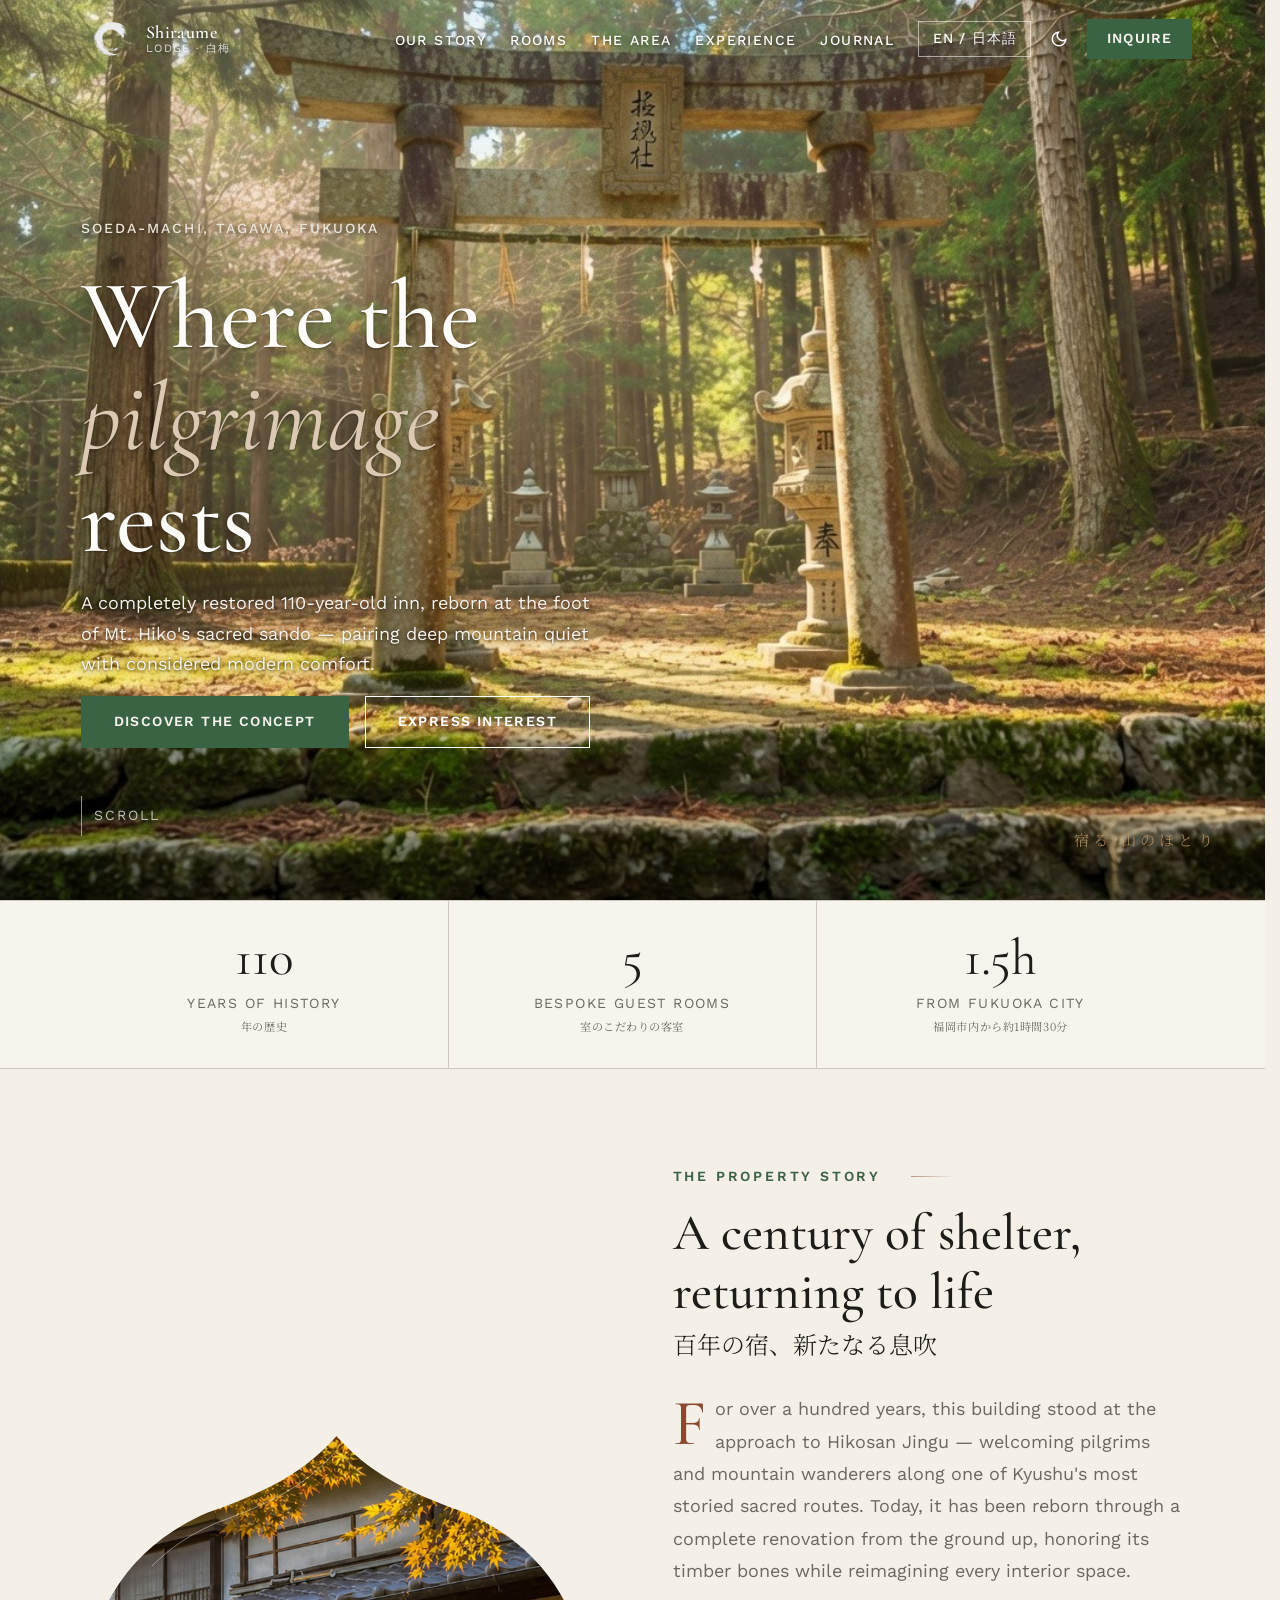
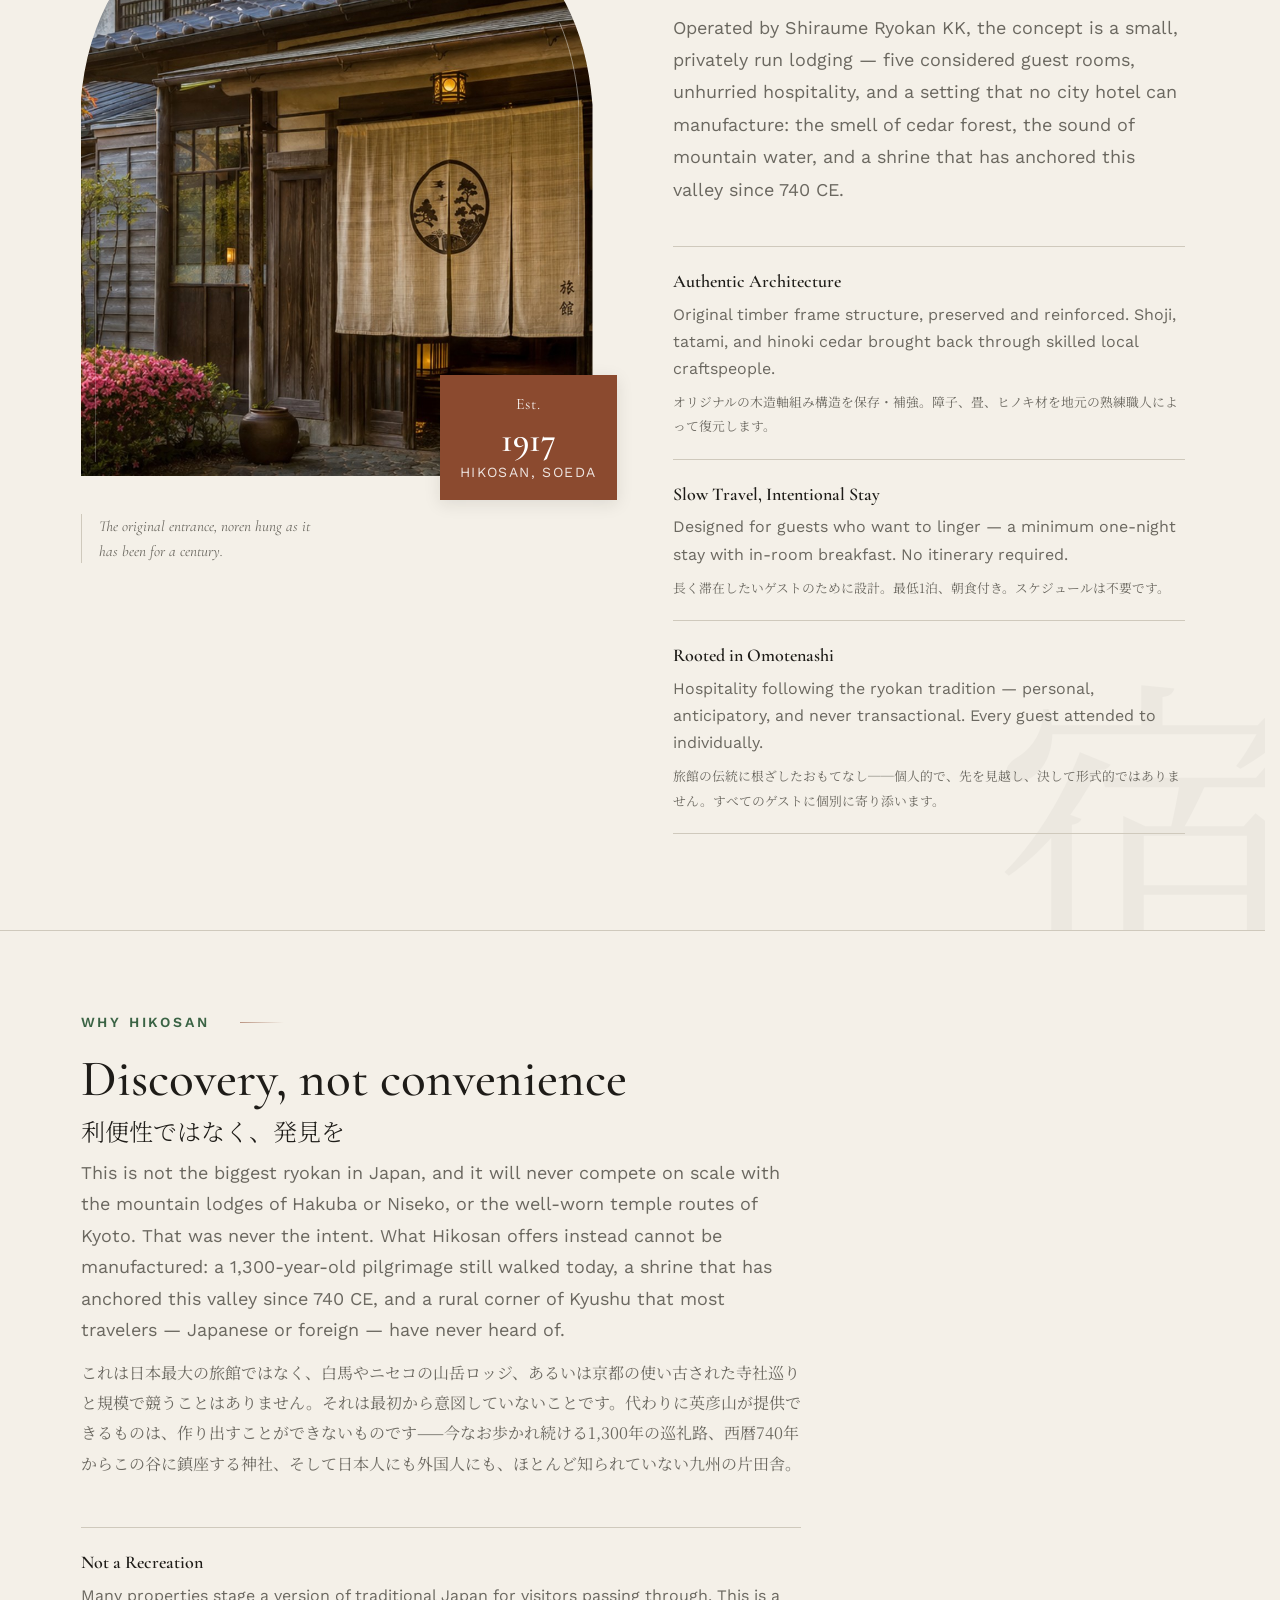
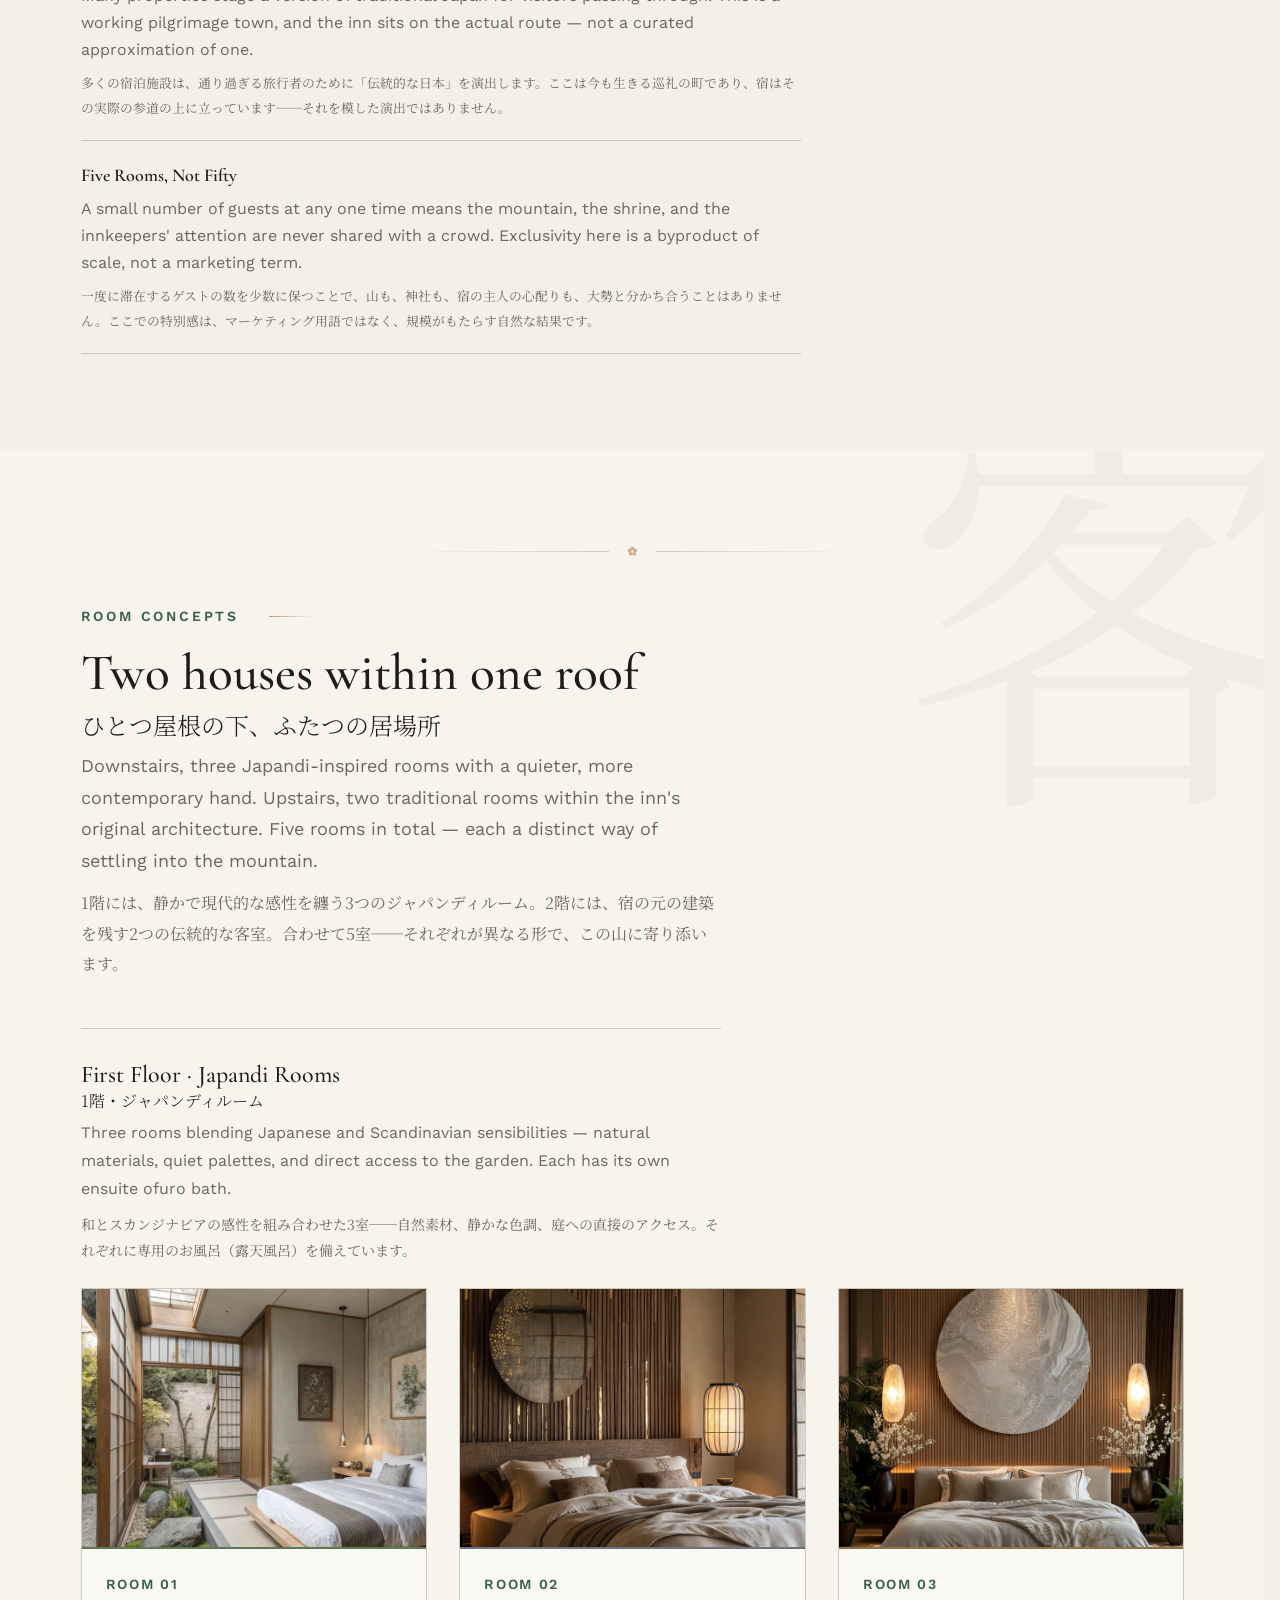
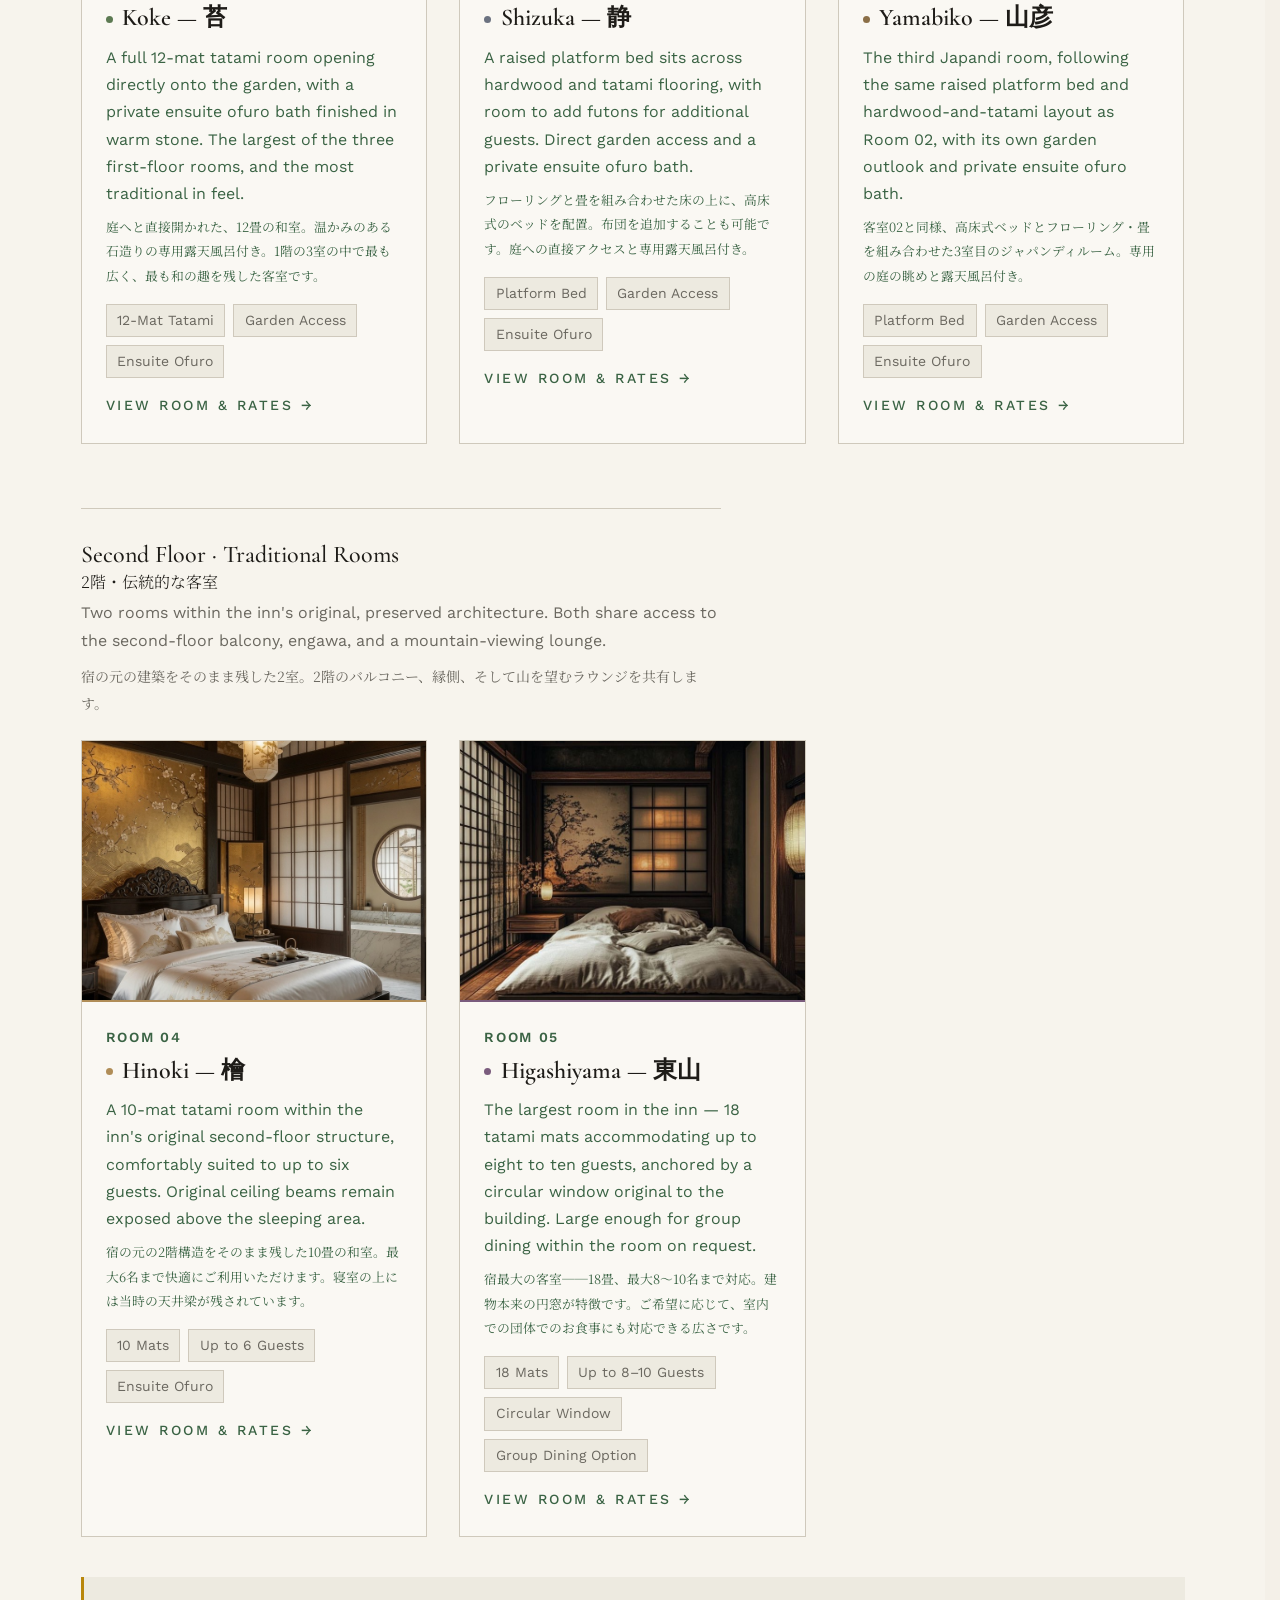
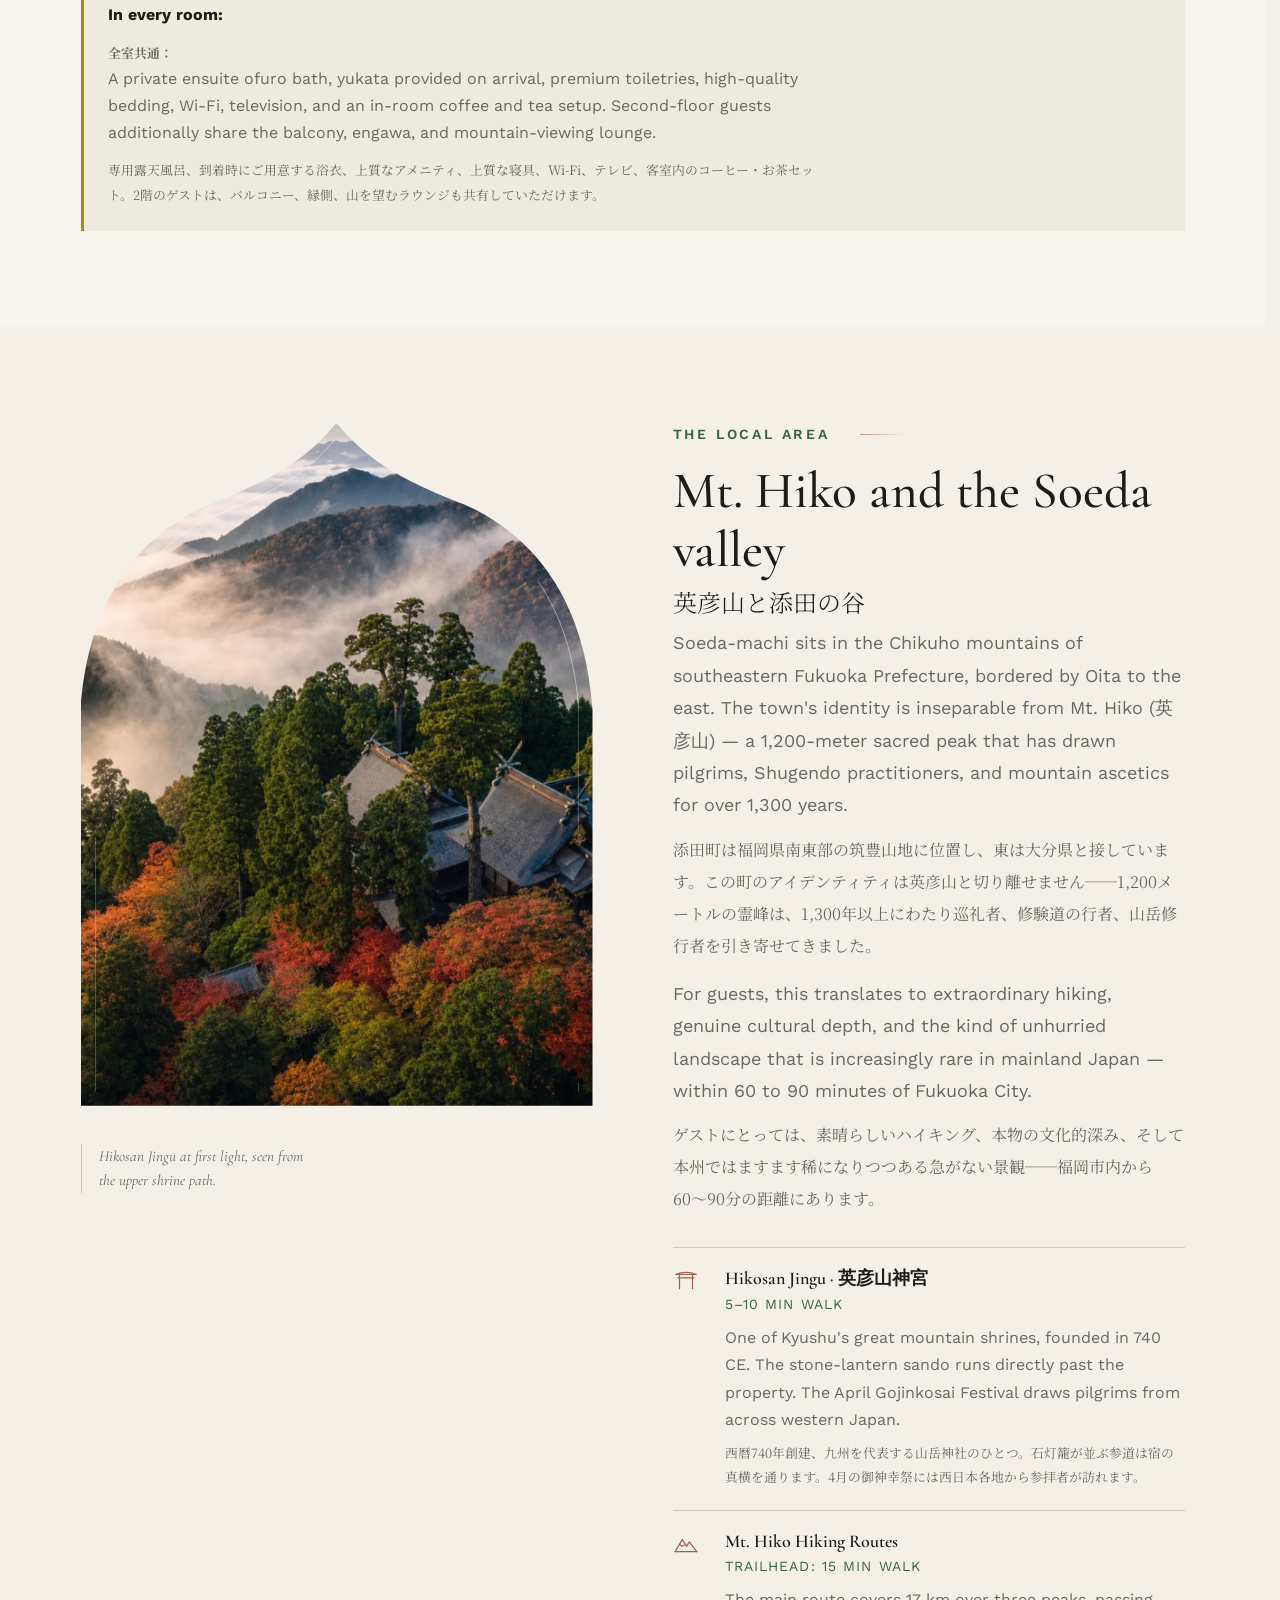
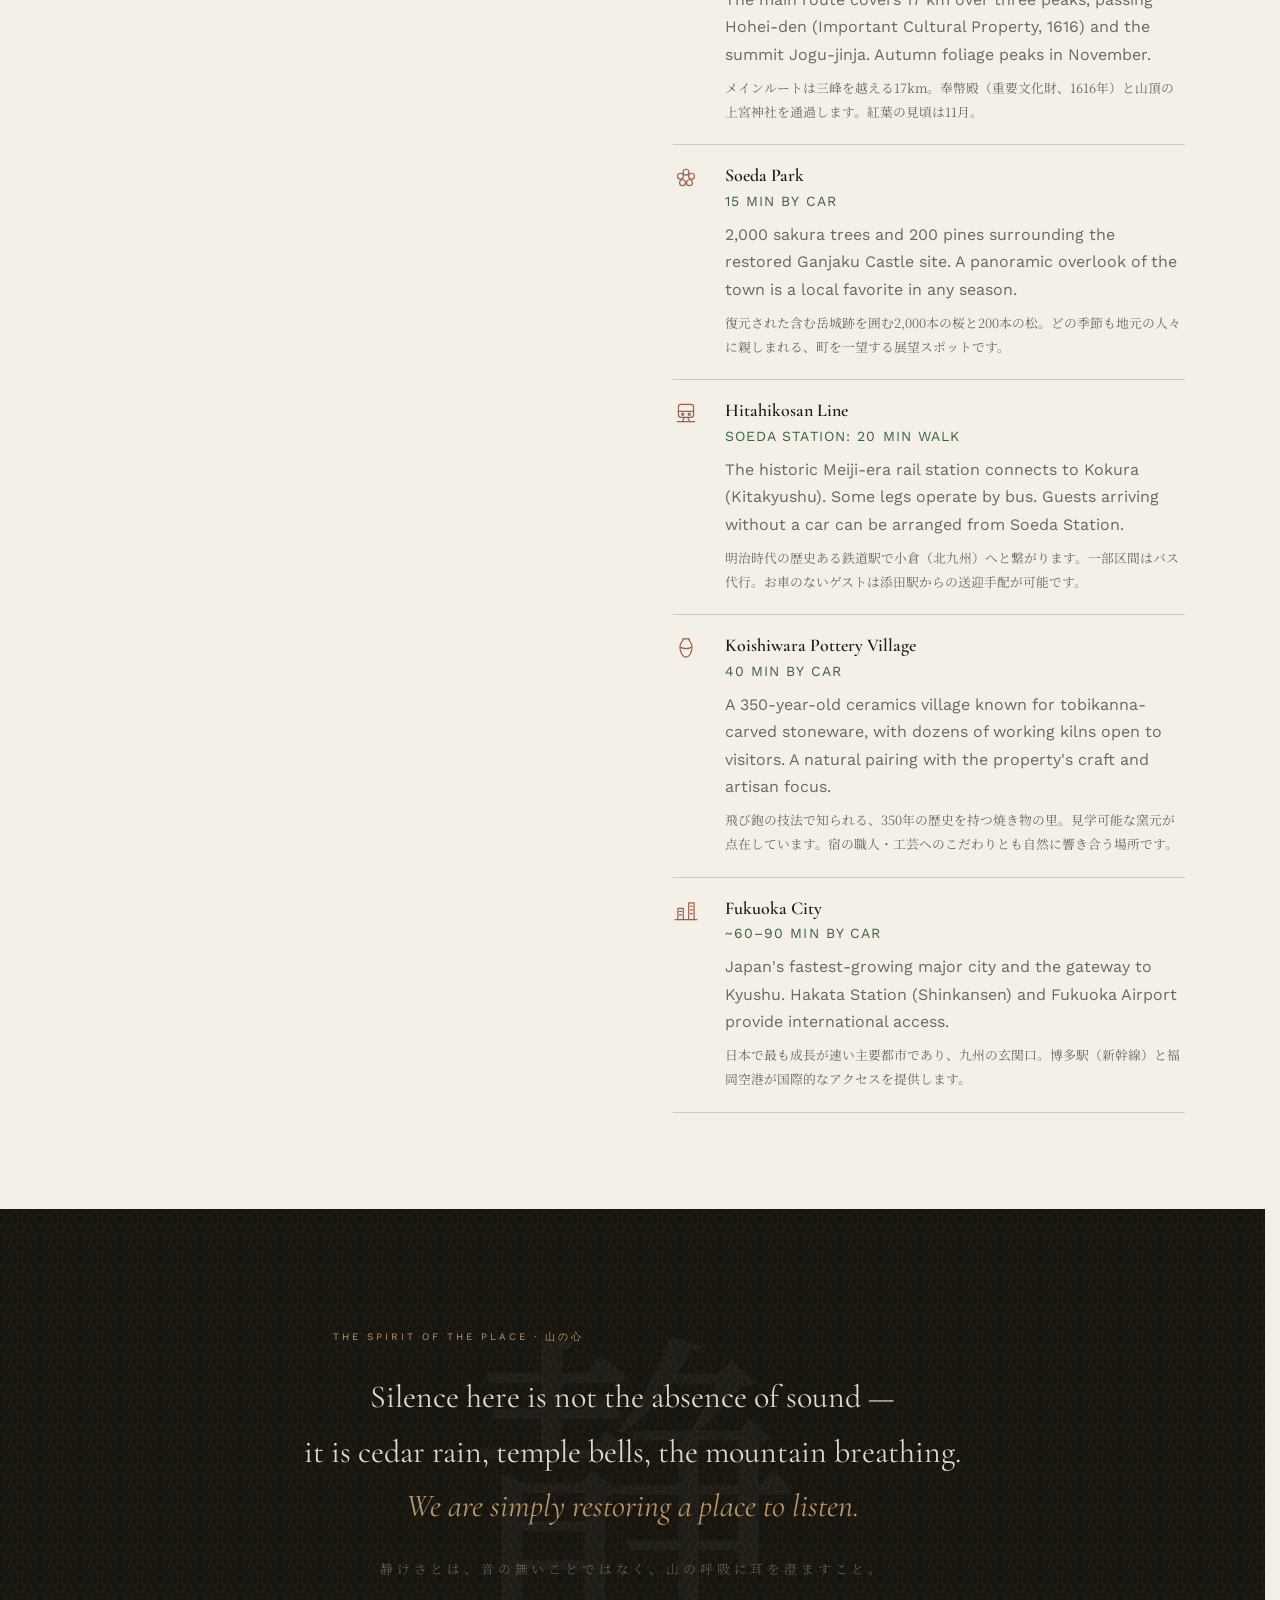
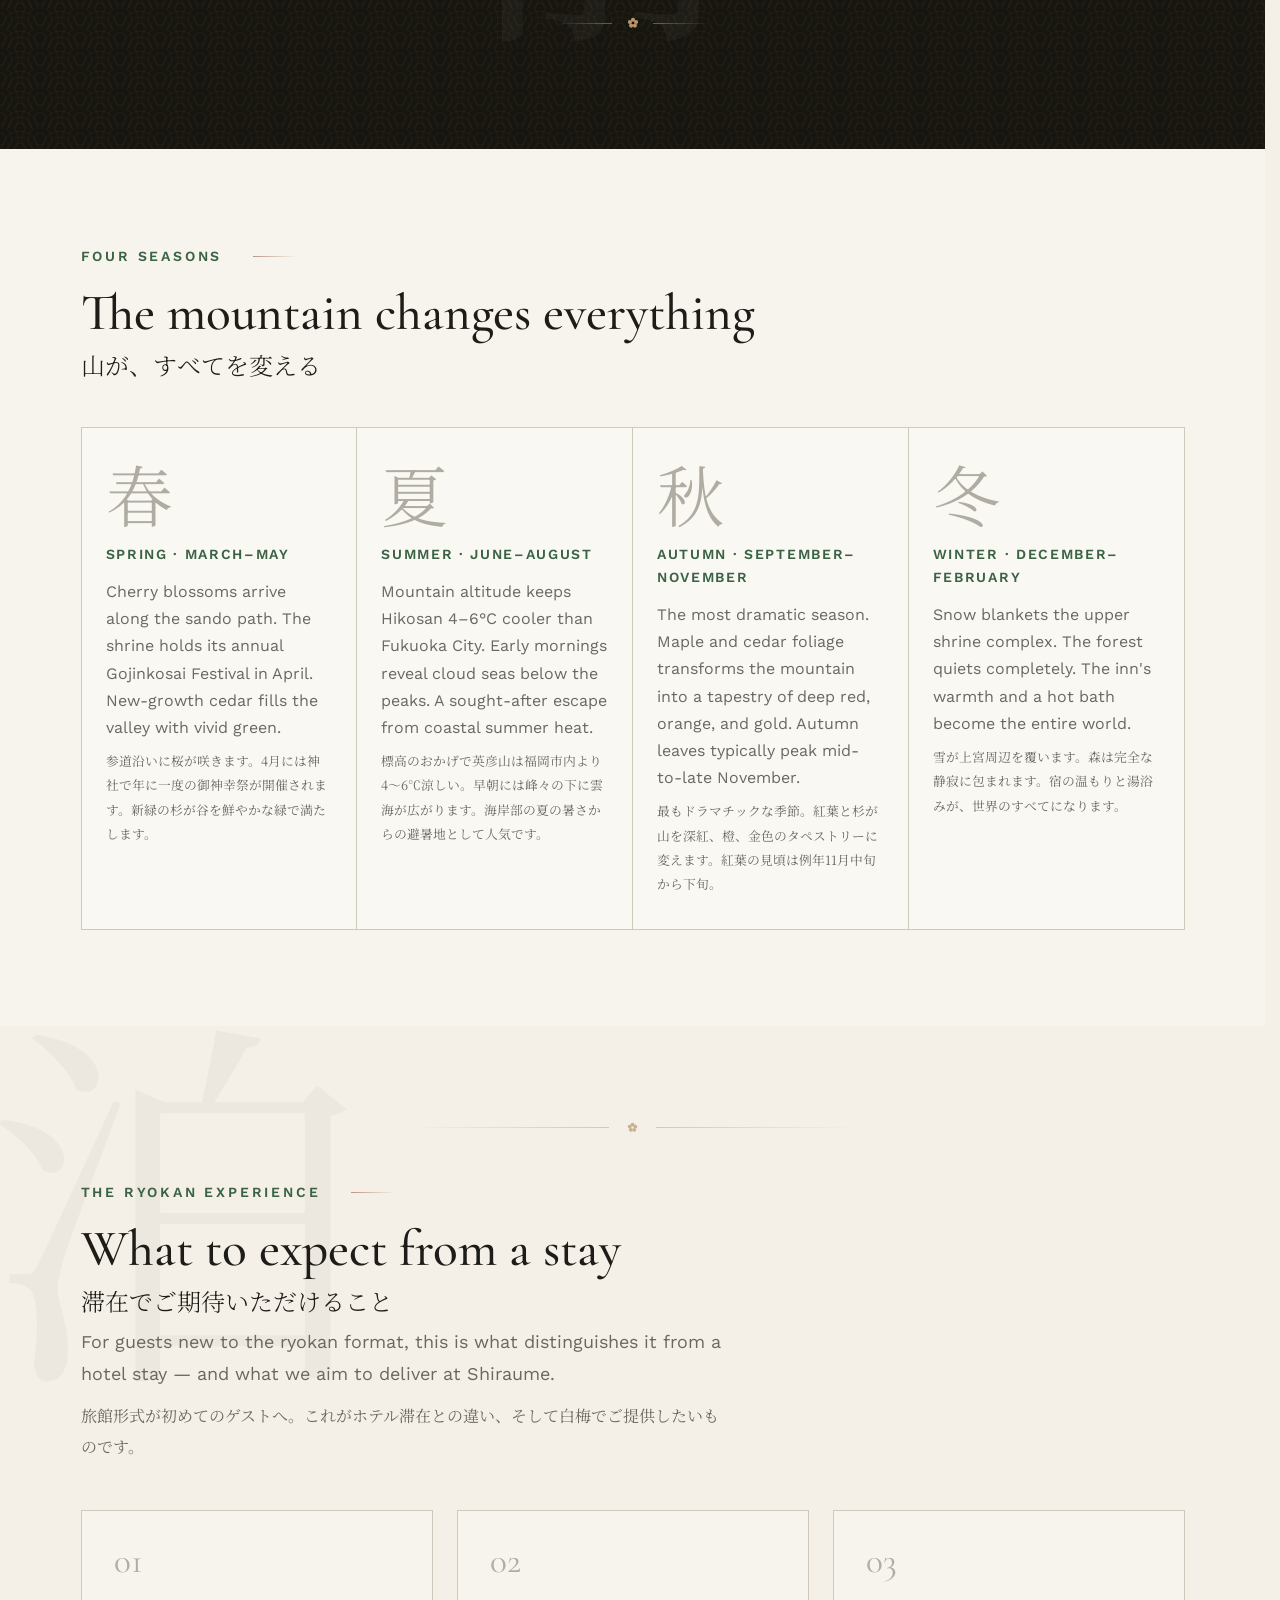
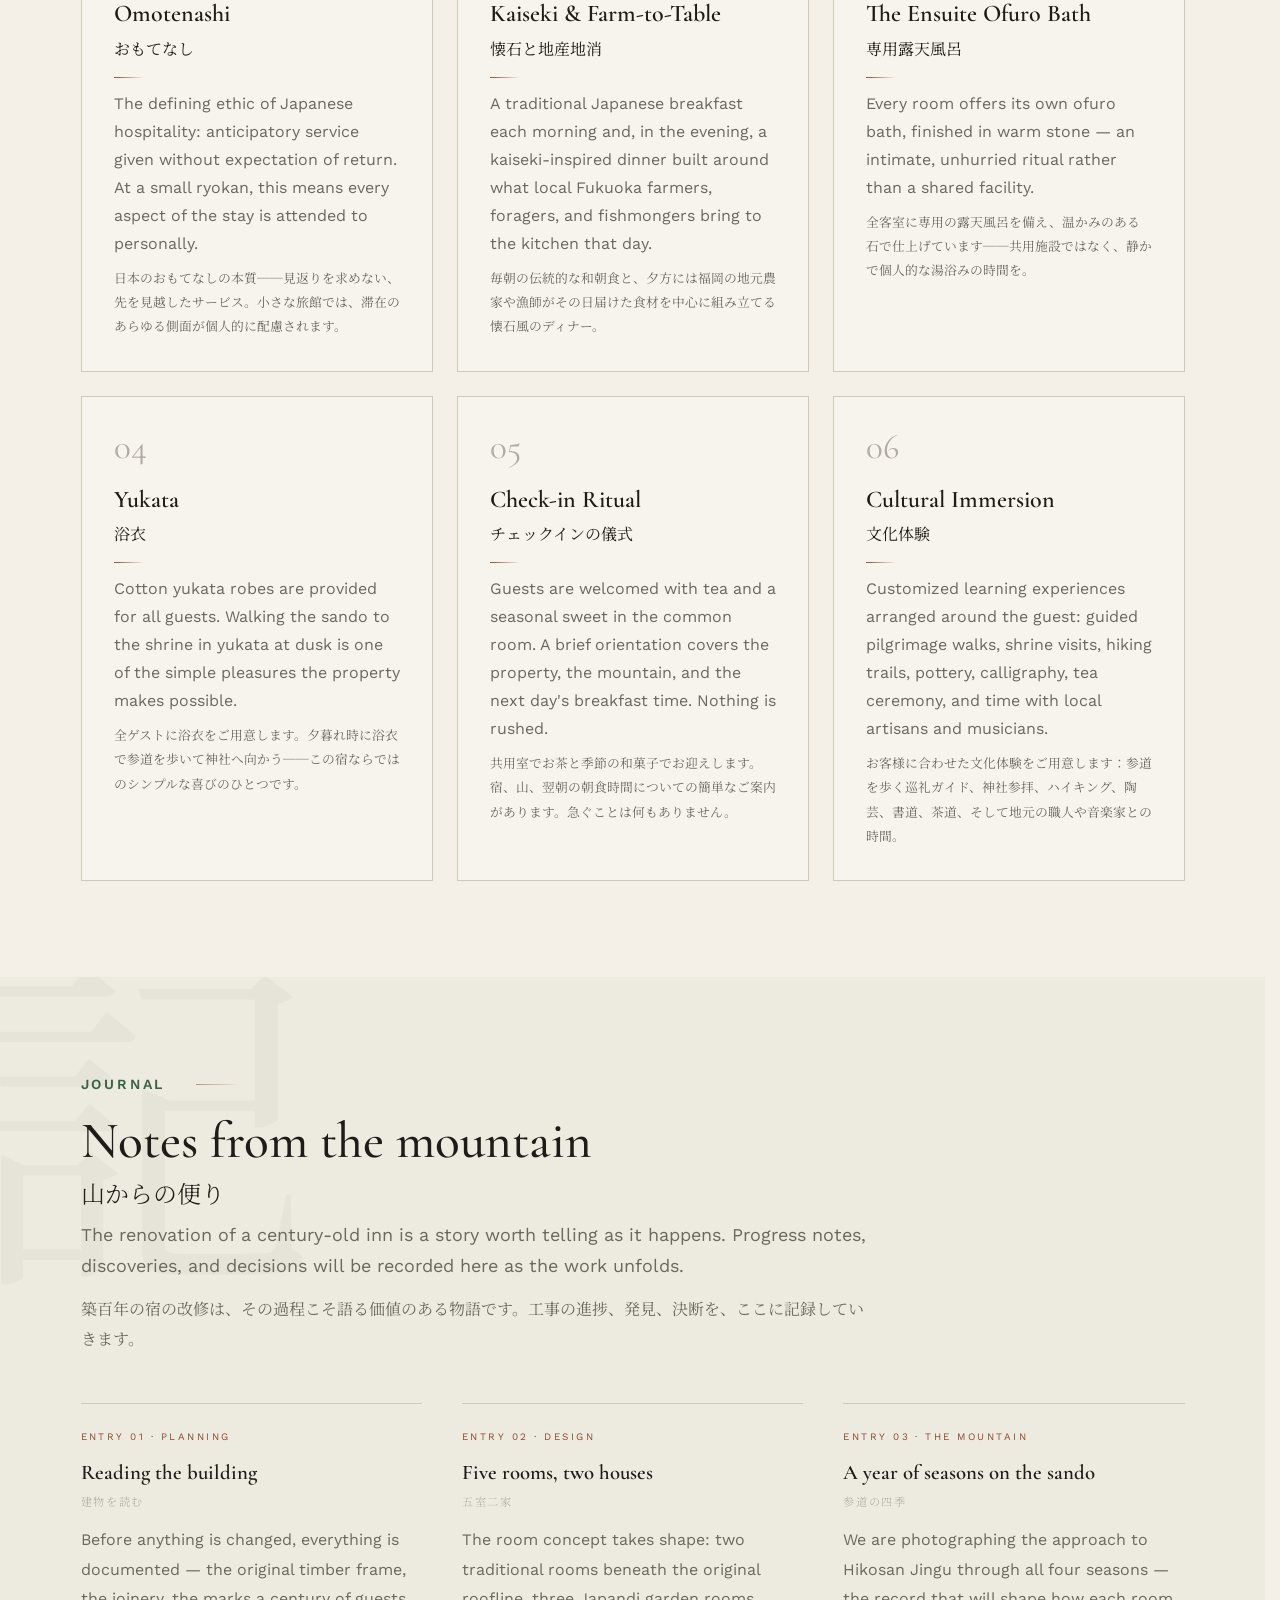
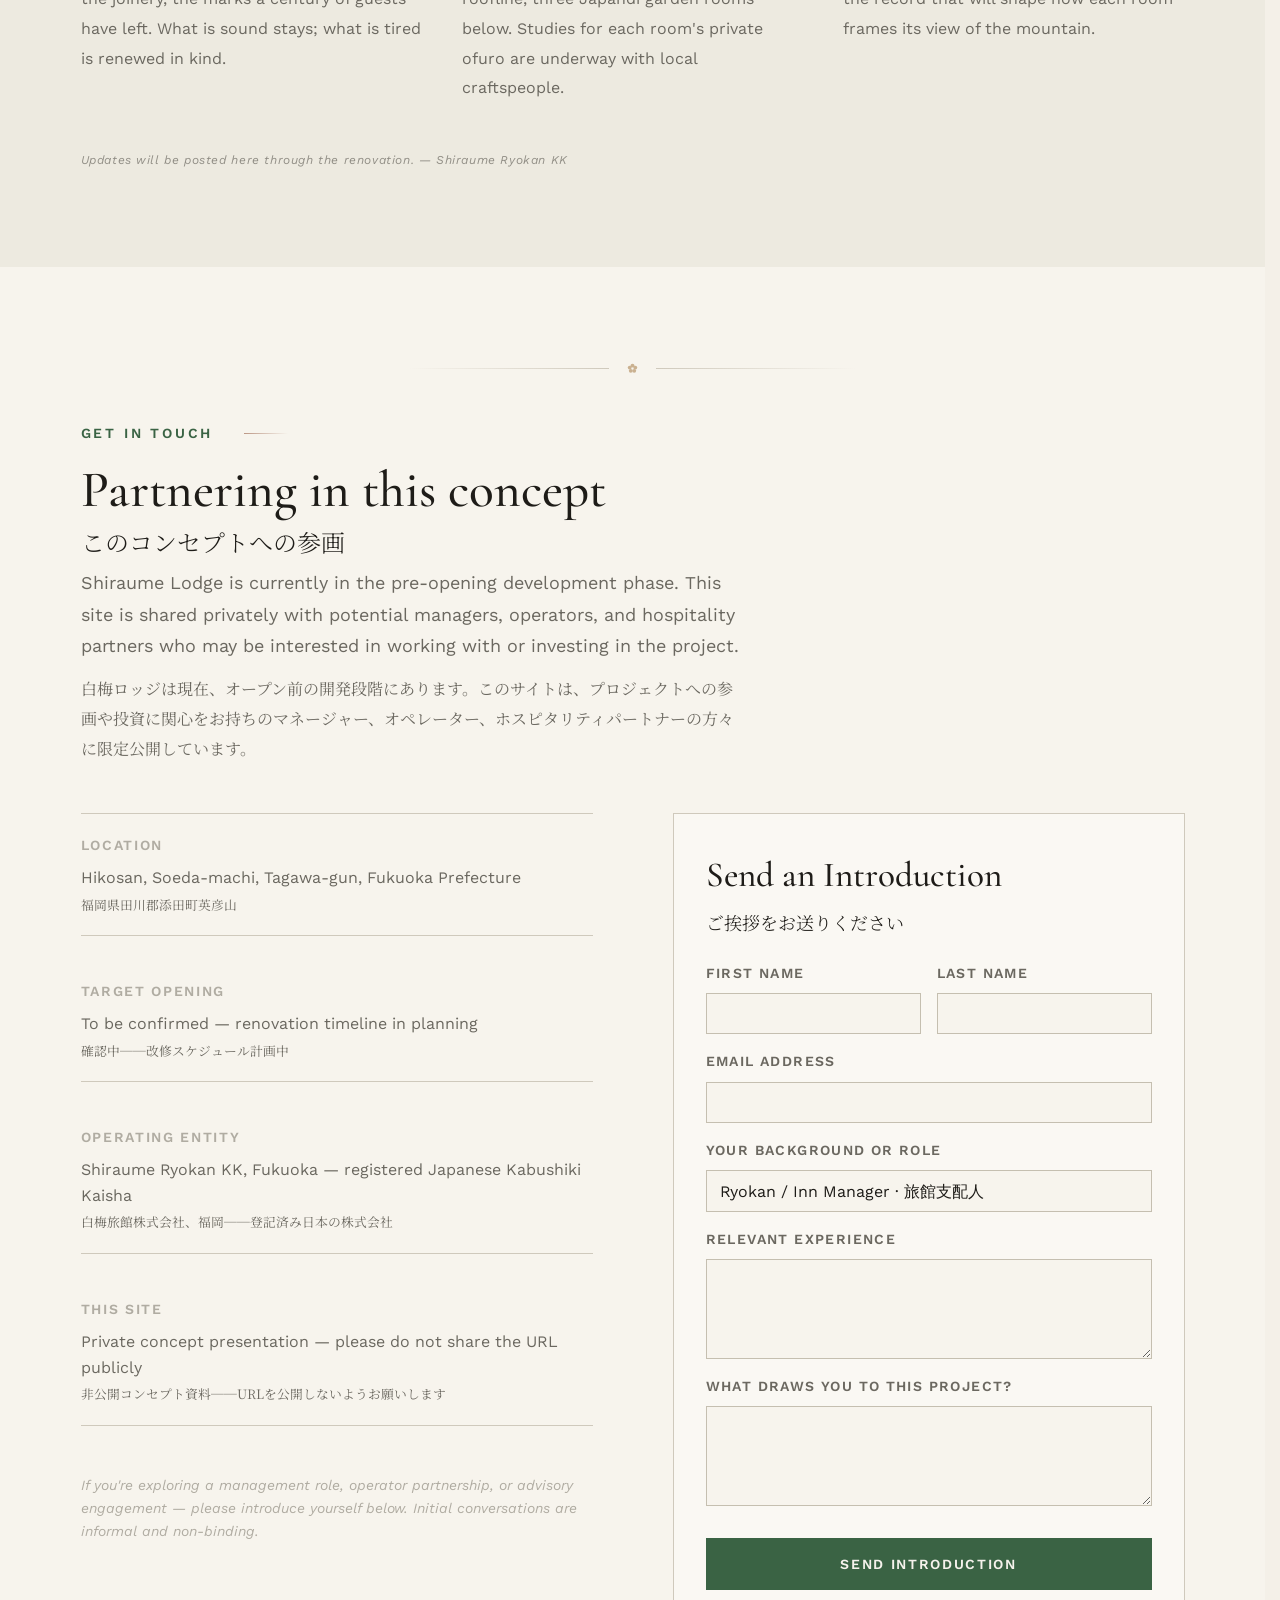
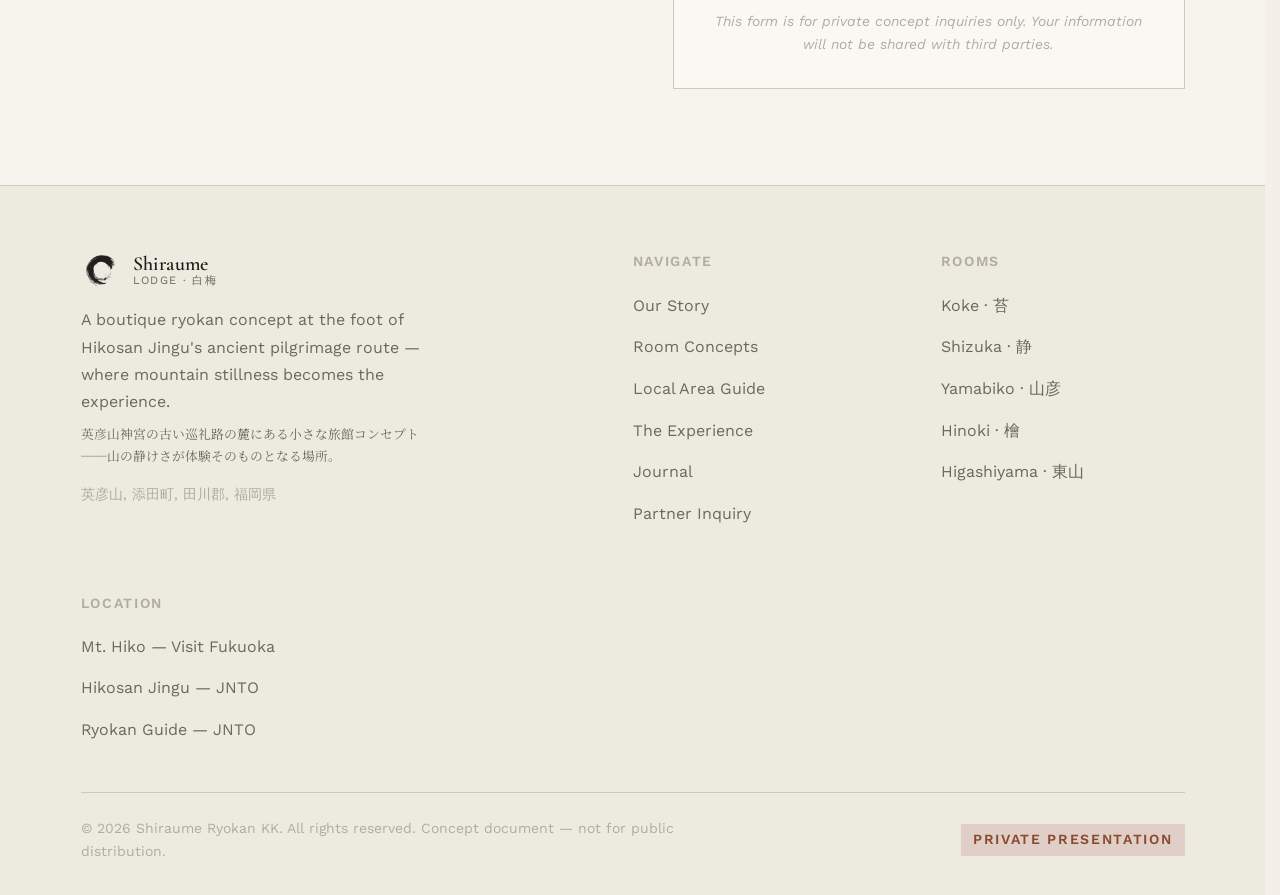
==== commit a9cbd338: "Give the splash a material pass: two treatments to choose between The sequence was at its most expen" ====
--- a/index.html
+++ b/index.html
@@ -28,6 +28,7 @@
   <link rel="stylesheet" href="./style.css">
   <link rel="stylesheet" href="./enhance.css">
   <link rel="stylesheet" href="./assets/splash/shiraume-splash.css">
+  <link rel="stylesheet" href="./assets/splash/splash-luxe.css">
 </head>
 <!-- To revert to the original hero exactly as approved (no ticker, no
      entrance animation), remove the "hero-enhanced" class below. -->
@@ -851,6 +852,7 @@
 </div><!-- /view-room -->
 
 <script src="./assets/splash/shiraume-splash.js"></script>
+<script src="./assets/splash/splash-luxe.js"></script>
 <script src="./main.js"></script>
 </body>
 </html>
--- a/enhance.css
+++ b/enhance.css
@@ -1046,3 +1046,11 @@
   .splash-sub { font-size: 0.6rem; letter-spacing: 0.22em; }
   .splash-tagline { font-size: 0.82rem; letter-spacing: 0.1em; min-height: 2em; }
 }
+
+/* ─── SCROLL LOCK WITHOUT A JUMP ────────────────────────────
+   The splash locks scrolling while it plays. Removing the scrollbar
+   changes the viewport width, which fires a resize in the middle of the
+   sequence — the gate is measured from the viewport, so it would step
+   sideways as the camera started moving. Reserving the gutter for good
+   means locking and releasing changes nothing about the layout. */
+html { scrollbar-gutter: stable; }
--- a/assets/splash/shiraume-splash.css
+++ b/assets/splash/shiraume-splash.css
@@ -578,3 +578,32 @@
   .sp2-branch-tr { width: 56vw; height: 58vw; }
   .sp2-branch-bl { width: 30vw; height: 32vw; }
 }
+
+/* ═══════════════════════════════════════════════════════════════════
+   LOCAL FIX · sp2-lite — the same sequence, on a machine that is
+   struggling. Set by the frame watch in the JS after three quarters of a
+   second of measuring, never by guessing at the device.
+
+   What goes is decoration only. The gate still paints, the lacquer still
+   floods, dawn still comes and the camera still walks through — those are
+   the sequence. Grain over a full-screen sheet, an 18px blur resolving on
+   a full-screen bitmap, and two dozen independently transformed petals
+   are the three things that cost the most and are missed the least.
+   ═══════════════════════════════════════════════════════════════════ */
+#shiraume-splash.sp2-lite .sp2-grain,
+#shiraume-splash.sp2-lite .sp2-paper-grain { display: none; }
+
+/* The photograph arrives sharp rather than resolving out of mist. */
+#shiraume-splash.sp2-lite .sp2-photo { filter: brightness(0.16) saturate(0.3); }
+#shiraume-splash.sp2-lite .sp2-photo,
+#shiraume-splash.sp2-lite.sp2-exit .sp2-photo { animation-name: sp2-photo-lite; }
+@keyframes sp2-photo-lite {
+  0%   { opacity: 0; transform: scale(1.07); filter: brightness(0.16) saturate(0.3); }
+  100% { opacity: 1; transform: scale(1);    filter: brightness(1) saturate(1); }
+}
+
+/* A few petals still read as wind; twenty-two do not read as more. */
+#shiraume-splash.sp2-lite .sp2-petal:nth-child(n + 7) { display: none; }
+
+/* The brush wobble is a per-frame filter over the whole drawing. */
+#shiraume-splash.sp2-lite #sp2-strokes { filter: none; }
--- a/assets/splash/splash-luxe.css
+++ b/assets/splash/splash-luxe.css
@@ -0,0 +1,273 @@
+/* ═══════════════════════════════════════════════════════════════════
+   SHIRAUME LODGE · SPLASH — the luxe layer
+
+   An override on top of shiraume-splash.css. The base sequence is sound;
+   what follows is entirely about material, depth and legibility, and it
+   is kept in its own file so it can be lifted off in one line.
+
+   The diagnosis it answers: the sequence is at its most expensive at
+   about four seconds — near-black paper, a white ink line, real gold,
+   lacquer glowing inside the posts — and loses it in the daylight, where
+   every member becomes a flat fill with a dark outline round it, the
+   paper lands on a flat mid-tan with no deep shadow or clean highlight
+   left in it, and the wordmark disappears into sunlit gravel.
+
+   Two treatments, chosen with a class on the root:
+
+     lux-night — dawn stops at deep warm charcoal. The gate keeps its ink
+                 line and its gold, the lacquer stays a glow inside the
+                 posts rather than a flat fill, and the photograph
+                 arriving in the gateway is the only daylight on screen.
+
+     lux-day   — the full dawn still happens, but on materials that can
+                 survive it: a real surface on the lacquer, depth in the
+                 paper, and the gate standing on something.
+
+   Everything outside those two blocks applies to both.
+   ═══════════════════════════════════════════════════════════════════ */
+
+#shiraume-splash.lux {
+  --lux-ink:      #f4ecdc;   /* the line, while the paper is dark      */
+  --lux-gold-hi:  #e6c98d;   /* metal needs two values to be metal     */
+  --lux-gold-lo:  #8f6f3f;
+  --lux-shadow:   rgba(8, 6, 4, 0.55);
+}
+
+/* ─── 1 · A REAL SURFACE ON THE LACQUER ──────────────────────────────
+   Flat colour with a darker line round it is the signature of
+   illustration software. Urushi is a depth: it holds light near the top
+   of a member and goes almost brown where it turns away.
+
+   The base file already gives #sp2-lacquer a vertical gradient. What it
+   does not do is stop the ink line being drawn over the top of it, which
+   is what produces the outlined-sticker look. Once a member is filled,
+   its line stops describing an edge and starts describing a border — so
+   here the line fades back as the lacquer arrives, leaving only what
+   reads as the shadow where one member meets another. */
+#shiraume-splash.lux #sp2-strokes {
+  animation: lux-line-back 1.6s calc(var(--sp2-dawn) - 0.15s) cubic-bezier(0.4, 0, 0.4, 1) forwards;
+}
+@keyframes lux-line-back { to { opacity: 0.22; } }
+
+/* The lacquer gets a second pass over it: light down the face of each
+   member, deeper at the foot. Two stops would read as a gradient; four
+   read as a surface. */
+#shiraume-splash.lux #sp2-lacquer { fill: url(#lux-urushi); }
+
+/* Gold is not a colour, it is a change of value across a surface. */
+#shiraume-splash.lux #sp2-gilt { fill: url(#lux-metal); }
+
+/* Stone stays stone: cool, matte, and never as bright as the metal. */
+#shiraume-splash.lux #sp2-stone { fill: url(#lux-stone); }
+
+/* ─── 2 · THE GATE STANDS ON SOMETHING ───────────────────────────────
+   No shadow anywhere was why it floated like a sticker. Two shadows: a
+   tight one under each plinth where it meets the ground, and one long
+   soft one cast back across the paper. Both are painted by the luxe JS
+   into #lux-shadow, from the plinths' own measured positions. */
+#lux-shadow {
+  position: absolute; inset: 0;
+  pointer-events: none; z-index: 1;
+  opacity: 0;
+  animation: lux-shadow-in 1.8s calc(var(--sp2-dawn) - 0.2s) cubic-bezier(0.4, 0, 0.4, 1) forwards;
+}
+@keyframes lux-shadow-in { to { opacity: 1; } }
+#lux-shadow .lux-contact {
+  position: absolute;
+  background: radial-gradient(60% 100% at 50% 0%, var(--lux-shadow), rgba(8, 6, 4, 0) 72%);
+  filter: blur(2px);
+}
+#lux-shadow .lux-cast {
+  position: absolute;
+  background: linear-gradient(to bottom, rgba(8, 6, 4, 0.13), rgba(8, 6, 4, 0) 86%);
+  filter: blur(9px);
+}
+
+/* ─── 3 · THE PLATE MARK ─────────────────────────────────────────────
+   The impression a printing plate leaves in good paper, a little inside
+   the trimmed edge. One hairline, barely there. It is the cheapest
+   possible signal that this is a printed object and not a screen. */
+#lux-plate {
+  position: absolute; inset: 26px;
+  pointer-events: none; z-index: 2;
+  border: 1px solid rgba(244, 236, 220, 0.10);
+  opacity: 0;
+  animation: lux-plate-in 1.6s 1.5s ease forwards;
+}
+@keyframes lux-plate-in { to { opacity: 1; } }
+/* Not on a phone. The plate impression only reads as one if there is
+   paper outside it, and the phone composition is a bleed — the crossbeam
+   runs the full width of the screen. A hairline the gate crosses stops
+   being a trimmed edge and becomes a stray line. */
+@media (max-width: 700px) { #lux-plate { display: none; } }
+
+/* ─── 3b · THE PLATE NEEDS A MARGIN ──────────────────────────────────
+   The gate is drawn almost to the bottom edge — its feet land at 942px on
+   a thousand-pixel screen — which is why the composition feels cramped
+   and why there was nowhere to put a name except inside the gateway.
+
+   Easing it back gives the sheet a margin under the gate, the way a print
+   is mounted with more paper below it than above.
+
+   Only the drawing and the opening move. Scaling the whole SVG was the
+   obvious way to do it and the wrong one: the element is already sized
+   128% and offset to match, so shrinking it shrinks the sheet as well and
+   the photograph appears around all four edges. The paper is left exactly
+   where it was; the members and the hole in the mask take the same
+   transform, so the opening still lands on the gate. */
+#shiraume-splash.lux #sp2-lacquer,
+#shiraume-splash.lux #sp2-stone,
+#shiraume-splash.lux #sp2-gilt,
+#shiraume-splash.lux #sp2-bleed,
+#shiraume-splash.lux #sp2-strokes,
+#shiraume-splash.lux #sp2-hole {
+  transform-box: view-box;
+  transform-origin: var(--lux-ox, 50%) var(--lux-oy, 20%);
+  transform: scale(var(--lux-plate-scale, 0.72));
+}
+
+/* ─── 4 · THE WORDMARK, ON THE PAPER ─────────────────────────────────
+   It used to sit inside the gateway in white, over whatever the
+   photograph happened to be doing — which by the last beat is sunlit
+   gravel. It sits on the paper below the gate now, in the paper's own
+   ink: dark on light, legible at every frame, and reading as the title
+   block of a plate rather than a caption floating on a picture.
+
+   Its top is set by the luxe JS from the plinths' measured position, so
+   it follows the gate at any size. The veil it needed is gone. */
+#shiraume-splash.lux .sp2-veil { display: none; }
+
+#shiraume-splash.lux .sp2-word {
+  /* The base file writes `top` as an inline style every layout, and an
+     inline style beats a stylesheet — so this has to be !important or the
+     wordmark never leaves the gateway. */
+  top: var(--lux-word-top, 74%) !important;
+  bottom: auto;
+  transform: translate(-50%, 0) translateZ(6px);
+  text-align: center;
+}
+#shiraume-splash.lux .sp2-mark-slot { display: none; }
+
+/* The base file raises the name at 2.15s, before the gate is even
+   painted — which is right when the name floats in the gateway, and
+   wrong once it is the title block under a finished plate. A caption is
+   struck after the print, not before it. Both lines are moved to the end
+   of the painting and are settled by 5.3s, just before the walk-through
+   at 5.35s — where the tagline previously began fading in at 4.6s over
+   1.2s and so was never actually seen. */
+#shiraume-splash.lux .sp2-name {
+  animation-delay: 3.9s;
+  animation-duration: 1s;
+  font-size: var(--lux-name-size, 30px);
+  letter-spacing: 0.30em;      /* set wide: a name, not a word */
+  text-indent: 0.30em;         /* tracking adds a trailing gap; put it back */
+  text-transform: uppercase;
+  font-weight: 400;
+  text-shadow: none;
+}
+
+/* ─── 5 · TYPE ───────────────────────────────────────────────────────
+   The tagline sat under the gate at whatever size fitted. Given a rule
+   above it and honest tracking, it becomes a colophon line. */
+#shiraume-splash.lux .sp2-tag {
+  animation-delay: 4.3s;
+  animation-duration: 1s;
+  top: var(--lux-tag-top, 84%) !important;
+  bottom: auto;
+  letter-spacing: 0.42em;
+  text-indent: 0.42em;
+  font-size: var(--lux-tag-size, 11px);
+  text-shadow: none;
+}
+#shiraume-splash.lux .sp2-tag::before {
+  content: '';
+  display: block;
+  width: 34px; height: 1px;
+  margin: 0 auto 1.15rem;
+  background: currentColor;
+  opacity: 0.42;
+}
+
+#shiraume-splash.lux .sp2-skip {
+  font-size: 0.58rem;
+  letter-spacing: 0.34em;
+  text-indent: 0.34em;
+  opacity: 0.55;
+  transition: opacity 0.4s ease, color 0.4s ease;
+}
+#shiraume-splash.lux .sp2-skip:hover { opacity: 1; }
+
+/* ═══ TREATMENT · NIGHTFALL ═════════════════════════════════════════
+   The dawn is allowed to happen, but it stops a long way short: deep
+   warm charcoal, not taupe. Everything keeps the value range it had at
+   four seconds, and the photograph in the gateway becomes the only lit
+   thing on the screen — which is what makes it worth walking towards. */
+#shiraume-splash.lux-night { --sp2-paper: #241d16; }
+
+#shiraume-splash.lux-night #sp2-fill {
+  animation: lux-night-paper 2.3s var(--sp2-dawn) cubic-bezier(0.4, 0, 0.4, 1) forwards;
+}
+@keyframes lux-night-paper {
+  0%   { fill: #17130d; }
+  100% { fill: #241d16; }
+}
+
+/* The sky warms, but only to the colour of a sky before sunrise. */
+#shiraume-splash.lux-night .sp2-sky-dawn { opacity: 0; animation: lux-night-sky 2.1s var(--sp2-dawn) cubic-bezier(0.4, 0, 0.4, 1) forwards; }
+@keyframes lux-night-sky { to { opacity: 0.30; } }
+
+/* The line stays a line: on a dark ground it is the drawing, not a
+   border, so it is not faded back the way it is in daylight. */
+#shiraume-splash.lux-night #sp2-strokes { animation: none; opacity: 1; }
+#shiraume-splash.lux-night #sp2-strokes path { stroke: var(--lux-ink); }
+
+/* Lacquer as a glow inside the posts rather than a fill over them. Kept
+   well short of opaque, because on a dark ground the ink line is the
+   drawing — let the colour fill it up and the line becomes a border
+   again, which is the thing this whole pass exists to stop. */
+#shiraume-splash.lux-night #sp2-lacquer { opacity: 0.58; }
+
+/* Stone that is lighter than the paper it stands on reads as cut-out
+   paper, not as stone. On the dark ground the plinths go down with it. */
+#shiraume-splash.lux-night #sp2-stone { fill: url(#lux-stone-night); }
+
+/* Ink on a dark ground has to be light. */
+#shiraume-splash.lux-night .sp2-name { color: rgba(246, 240, 226, 0.94); }
+#shiraume-splash.lux-night .sp2-tag  { color: rgba(246, 240, 226, 0.62); }
+#shiraume-splash.lux-night #lux-plate { border-color: rgba(244, 236, 220, 0.13); }
+
+/* Nothing casts a long shadow at this hour, but a foot still darkens the
+   ground it is standing on. The cast shadow goes; the contact stays, well
+   under half strength, because without it the plinths hang. */
+#shiraume-splash.lux-night #lux-shadow .lux-cast { display: none; }
+#shiraume-splash.lux-night #lux-shadow .lux-contact { opacity: 0.45; }
+
+/* ═══ TREATMENT · DAYBREAK ══════════════════════════════════════════
+   The full dawn, on materials that can take it. The paper is pushed
+   deeper and warmer than the taupe it landed on, so there is still a
+   dark end to the range, and the ink goes to a true brown-black rather
+   than a mid grey-brown. */
+#shiraume-splash.lux-day { --sp2-paper: #9d8f74; --sp2-ink-day: #33251a; }
+
+#shiraume-splash.lux-day #sp2-fill {
+  animation: lux-day-paper 2.3s var(--sp2-dawn) cubic-bezier(0.4, 0, 0.4, 1) forwards;
+}
+@keyframes lux-day-paper {
+  0%   { fill: #17130d; }
+  50%  { fill: #4a3c2a; }
+  100% { fill: #9d8f74; }
+}
+
+#shiraume-splash.lux-day .sp2-name { color: #2b1f16; }
+#shiraume-splash.lux-day .sp2-tag  { color: rgba(43, 31, 22, 0.68); }
+#shiraume-splash.lux-day .sp2-skip { color: rgba(43, 31, 22, 0.6); }
+#shiraume-splash.lux-day #lux-plate { border-color: rgba(43, 31, 22, 0.14); }
+
+/* ─── the sequence still has to leave ────────────────────────────── */
+#shiraume-splash.lux.sp2-exit #lux-plate,
+#shiraume-splash.lux.sp2-exit #lux-shadow { opacity: 0; transition: opacity 0.5s ease; }
+
+@media (prefers-reduced-motion: reduce) {
+  #lux-plate, #lux-shadow { animation: none; opacity: 1; }
+  #shiraume-splash.lux #sp2-strokes { animation: none; }
+}
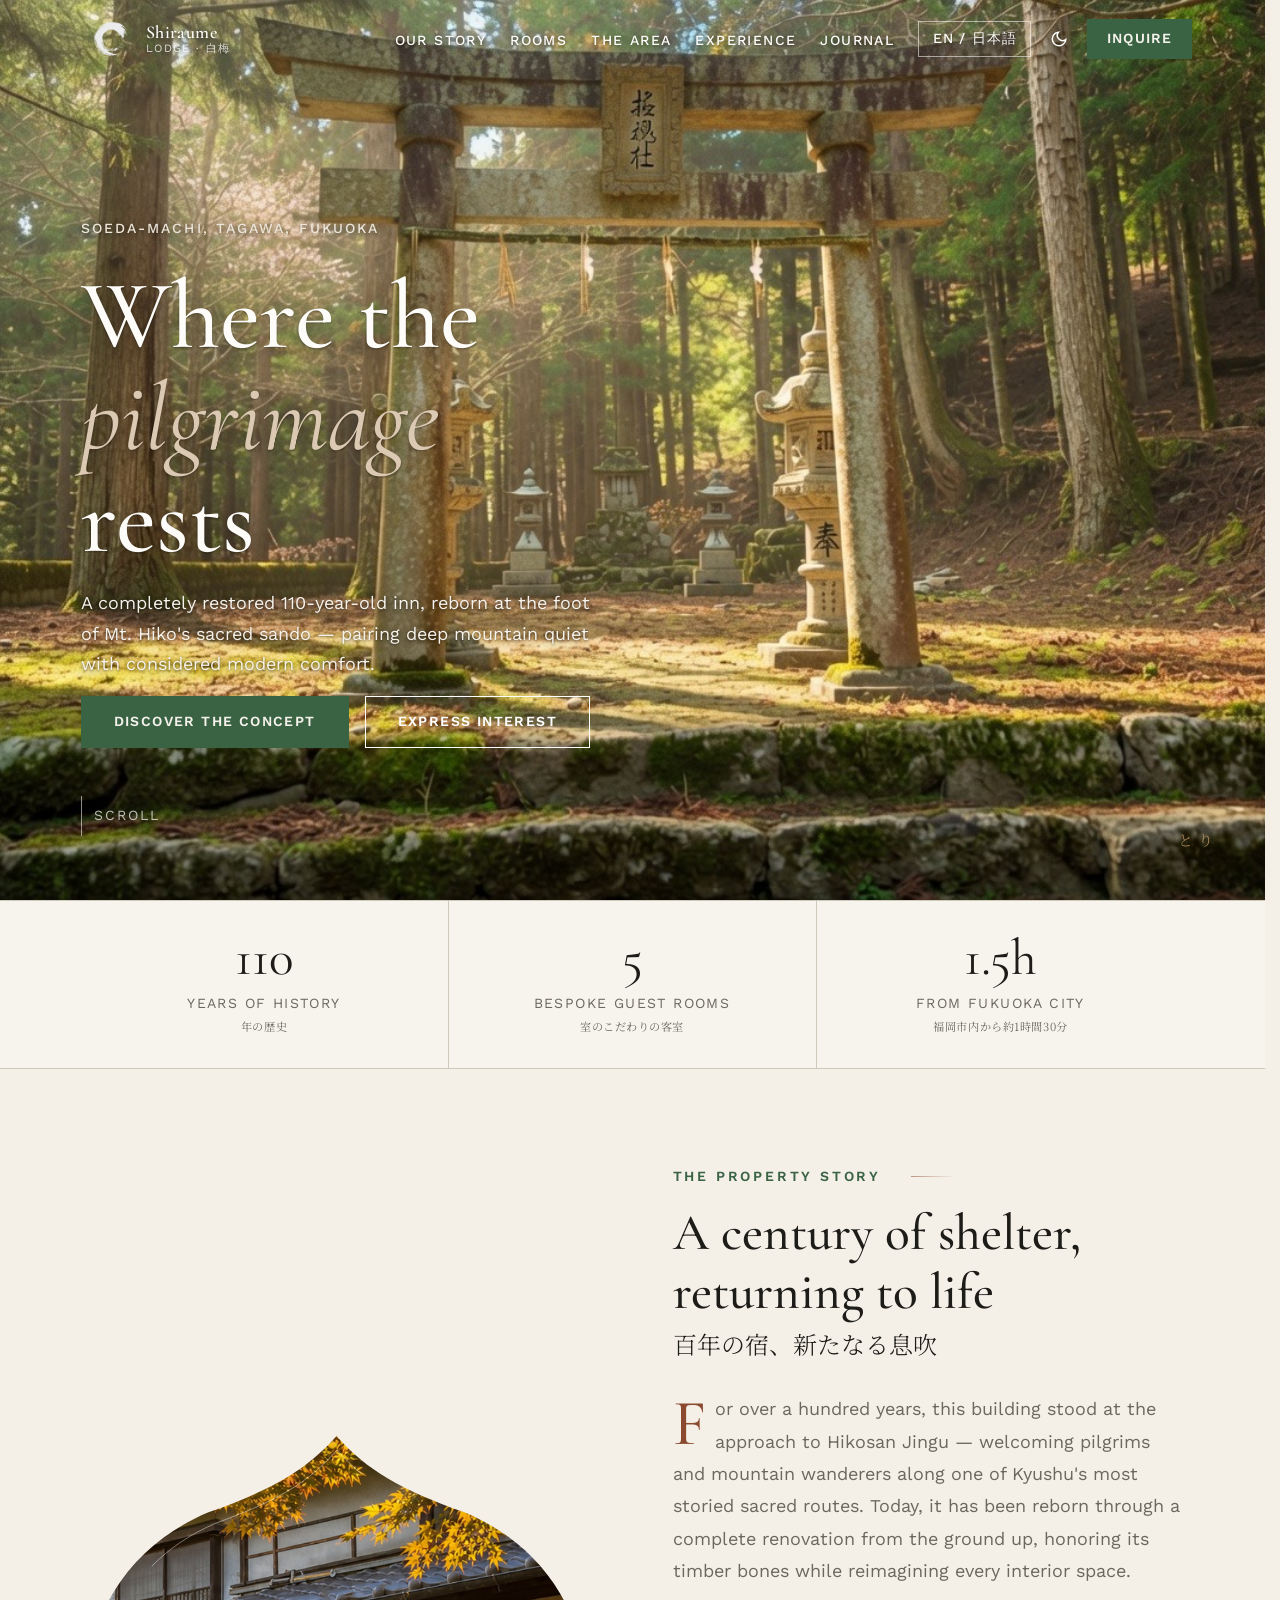
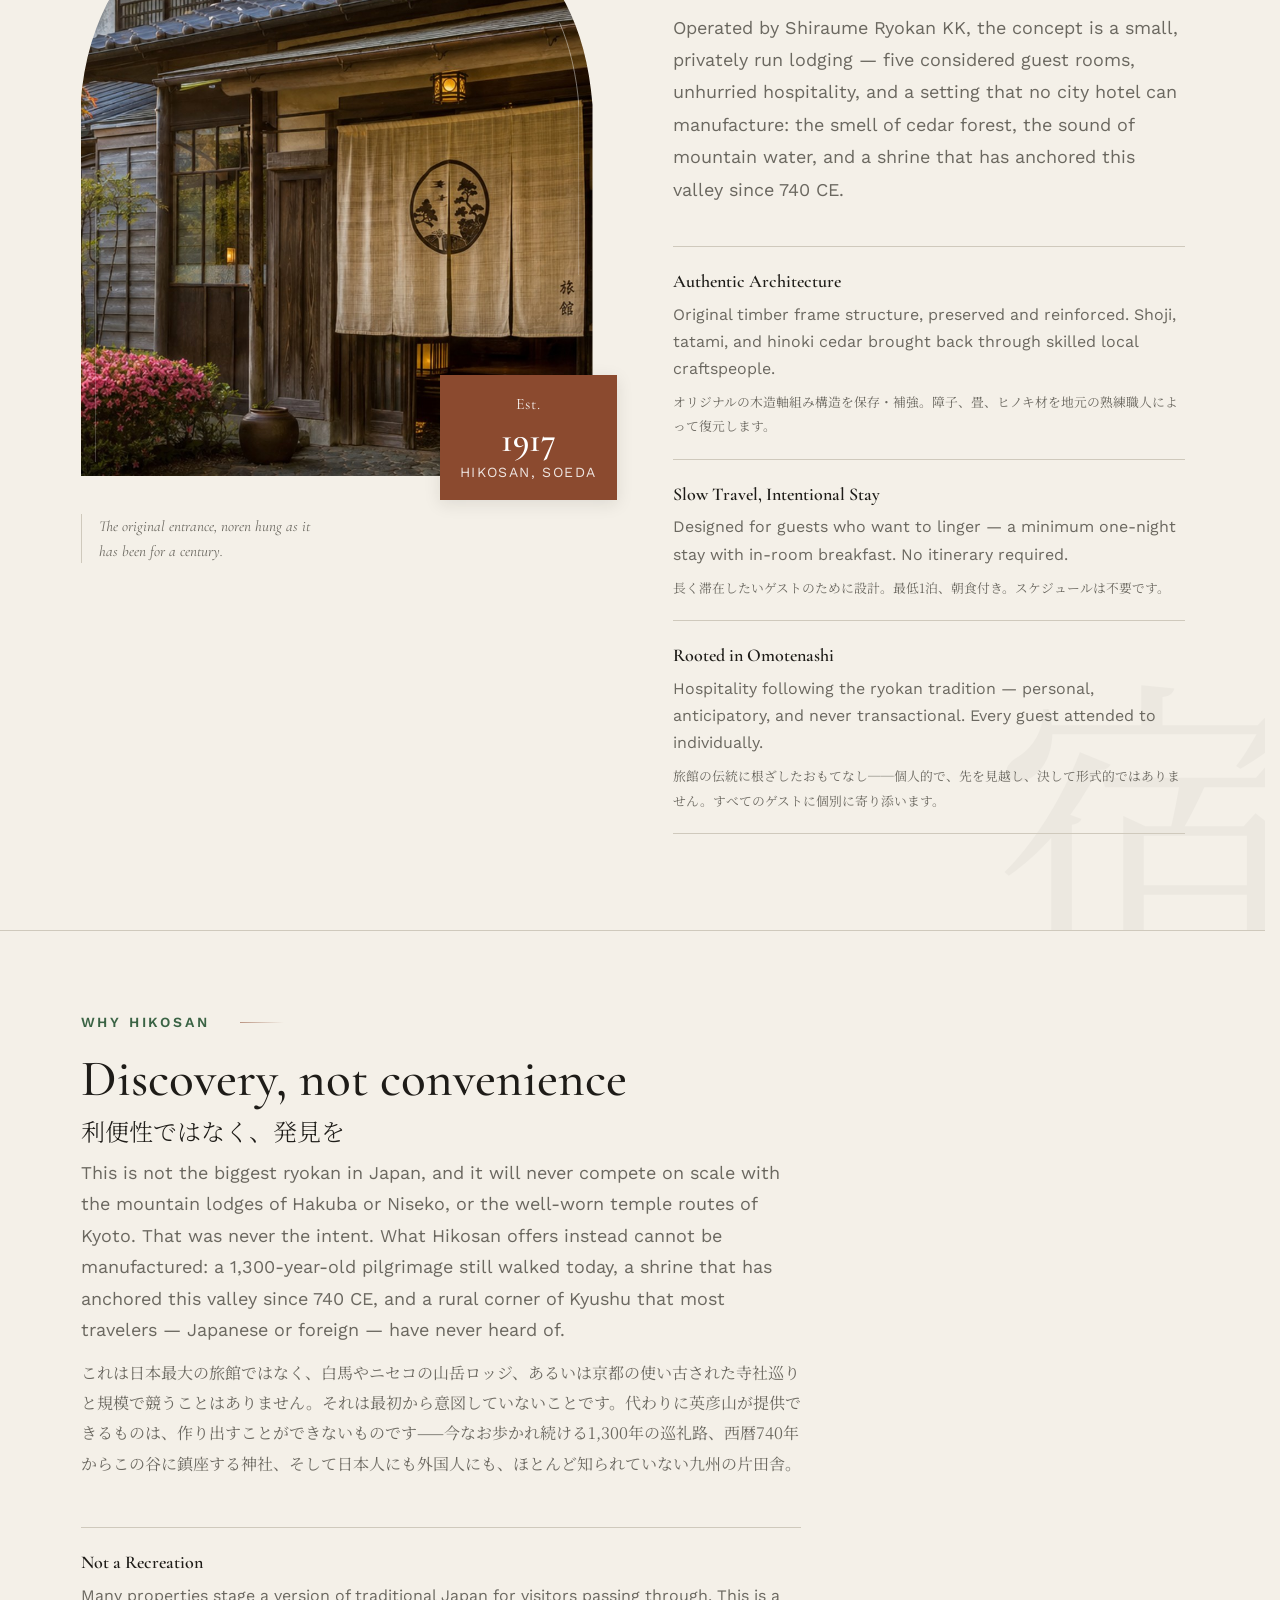
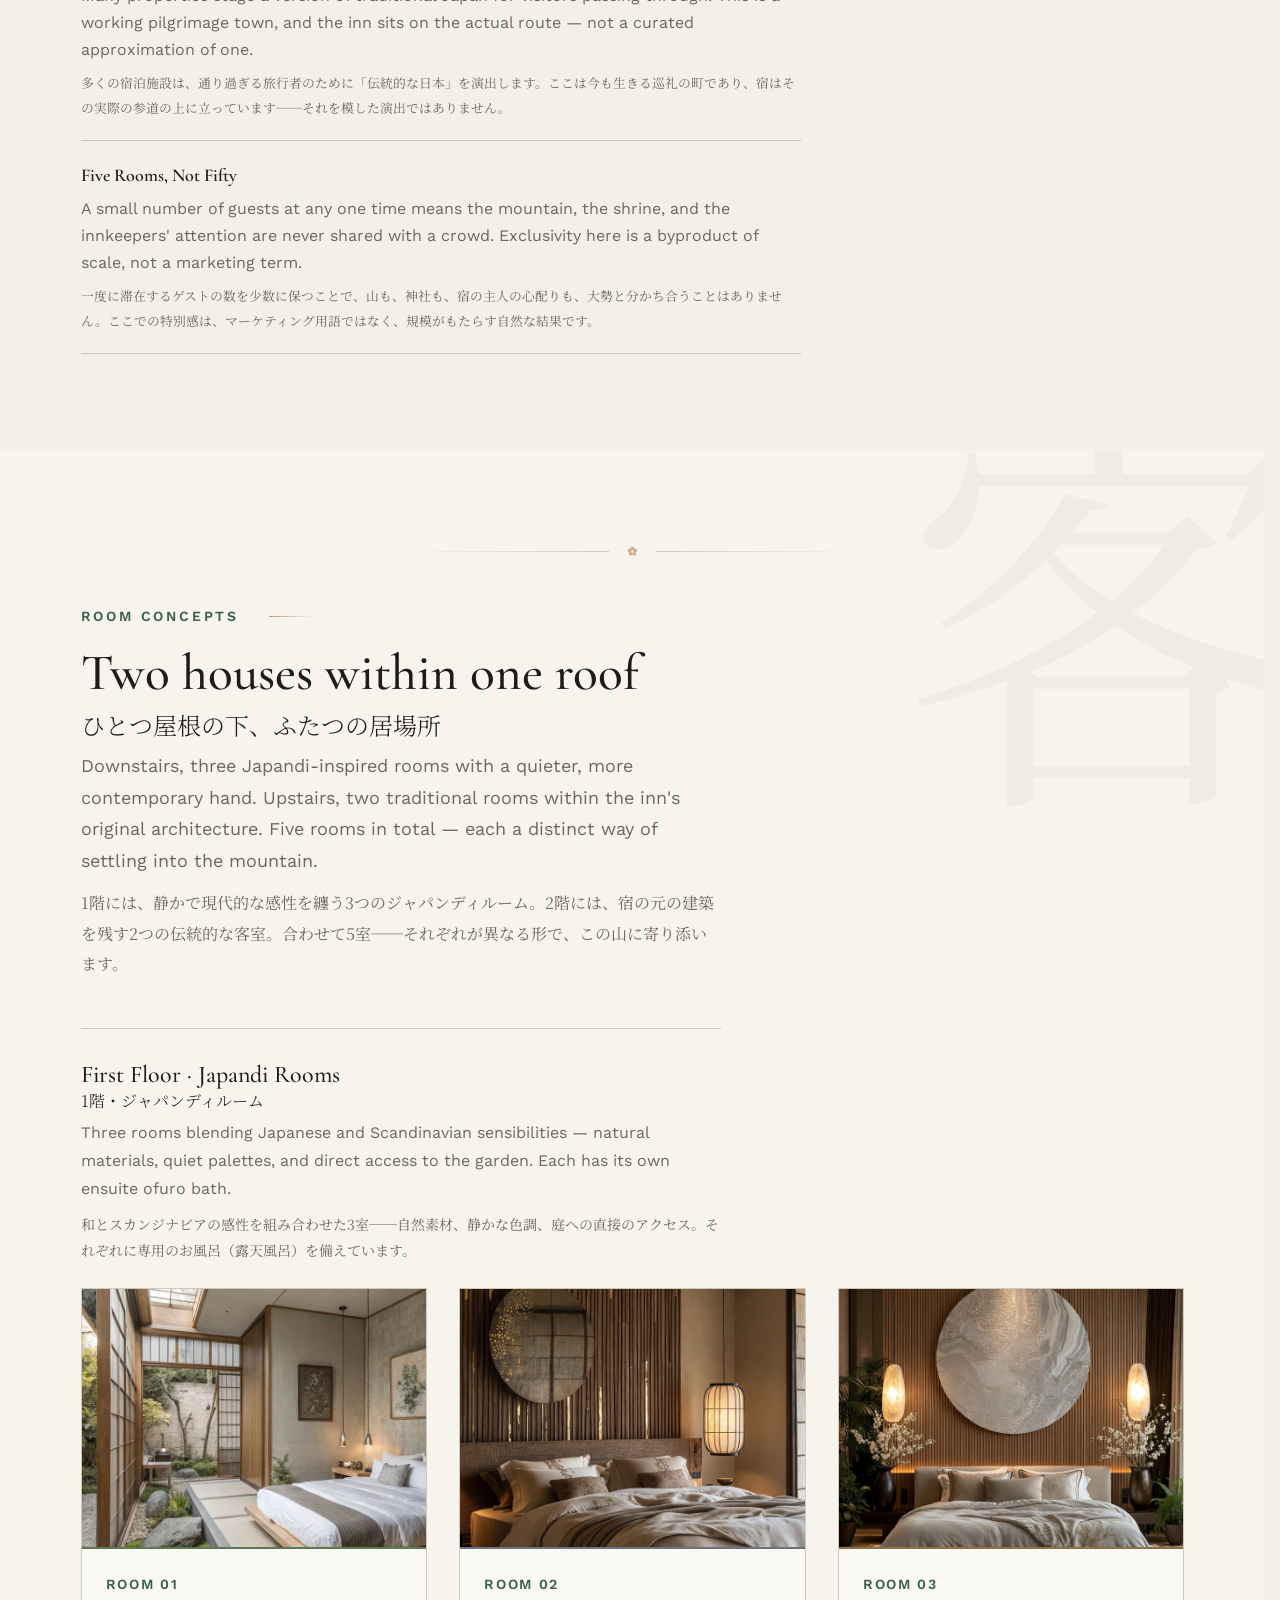
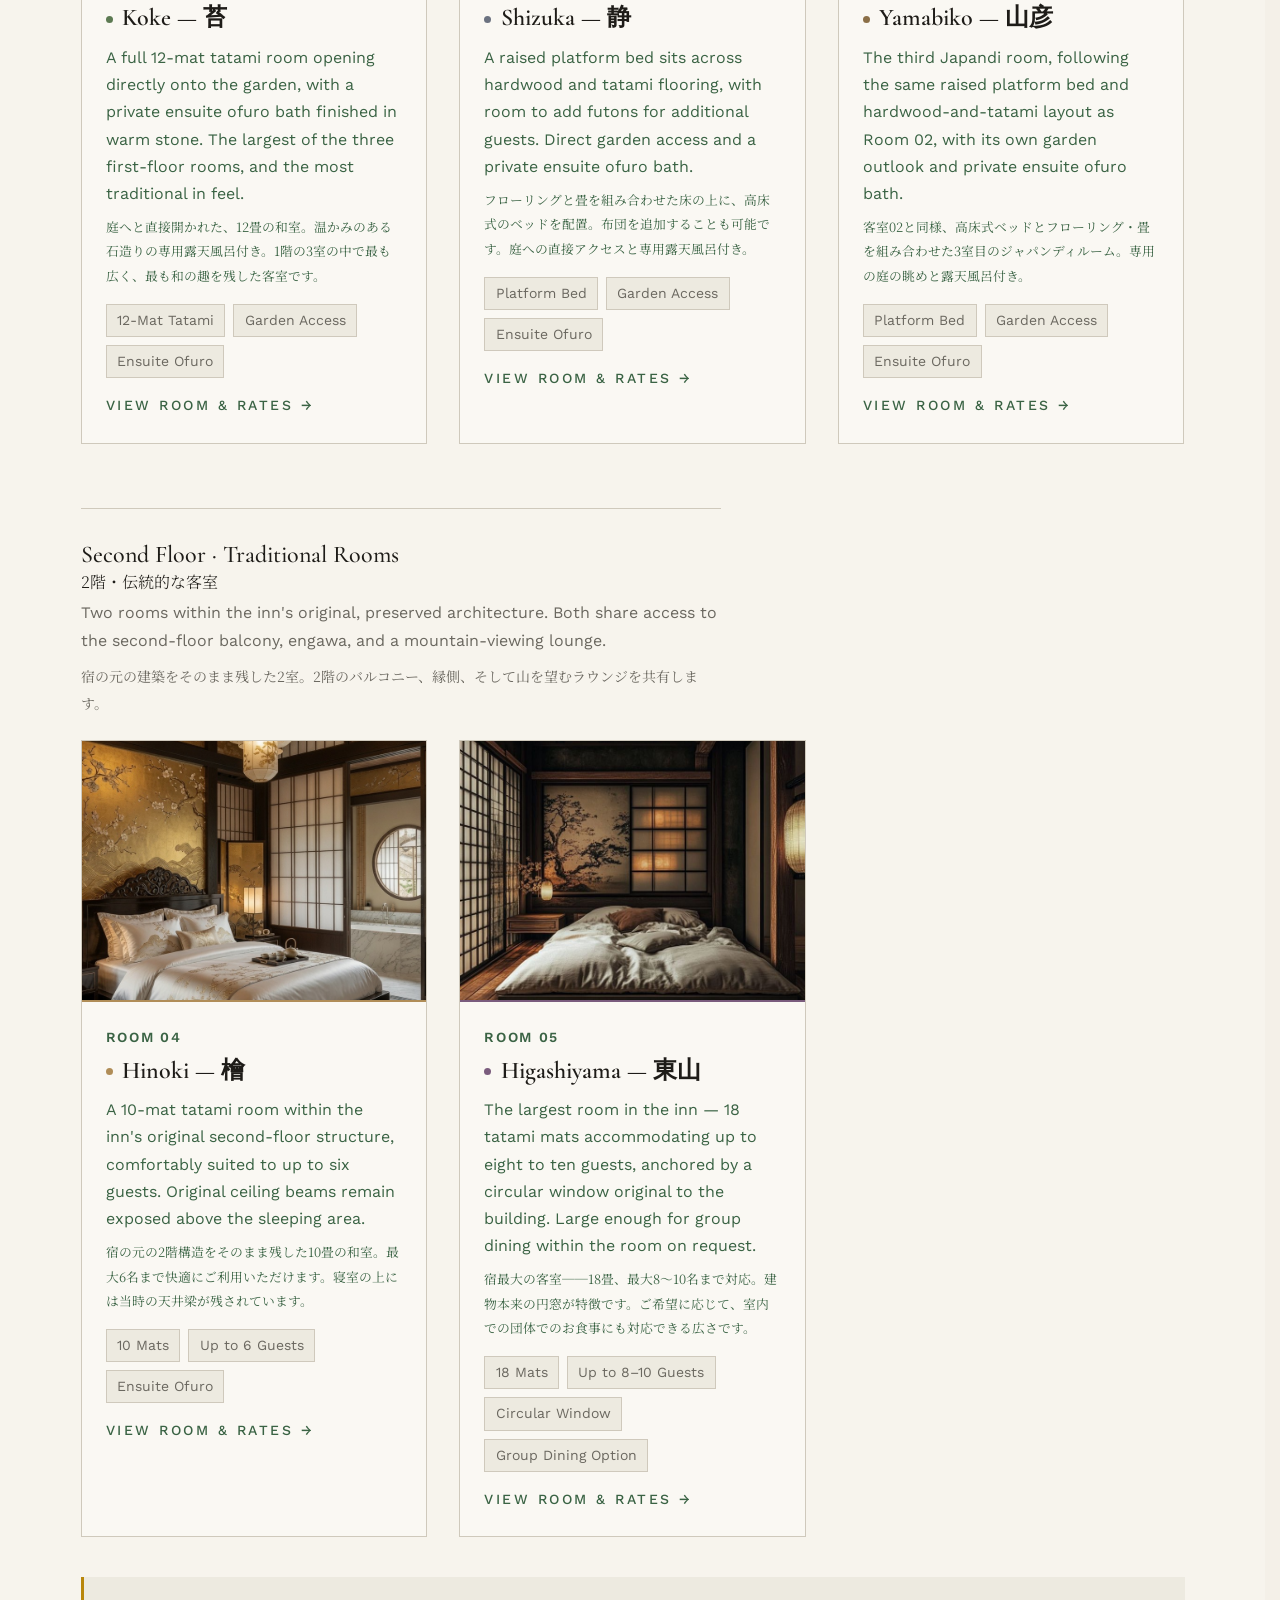
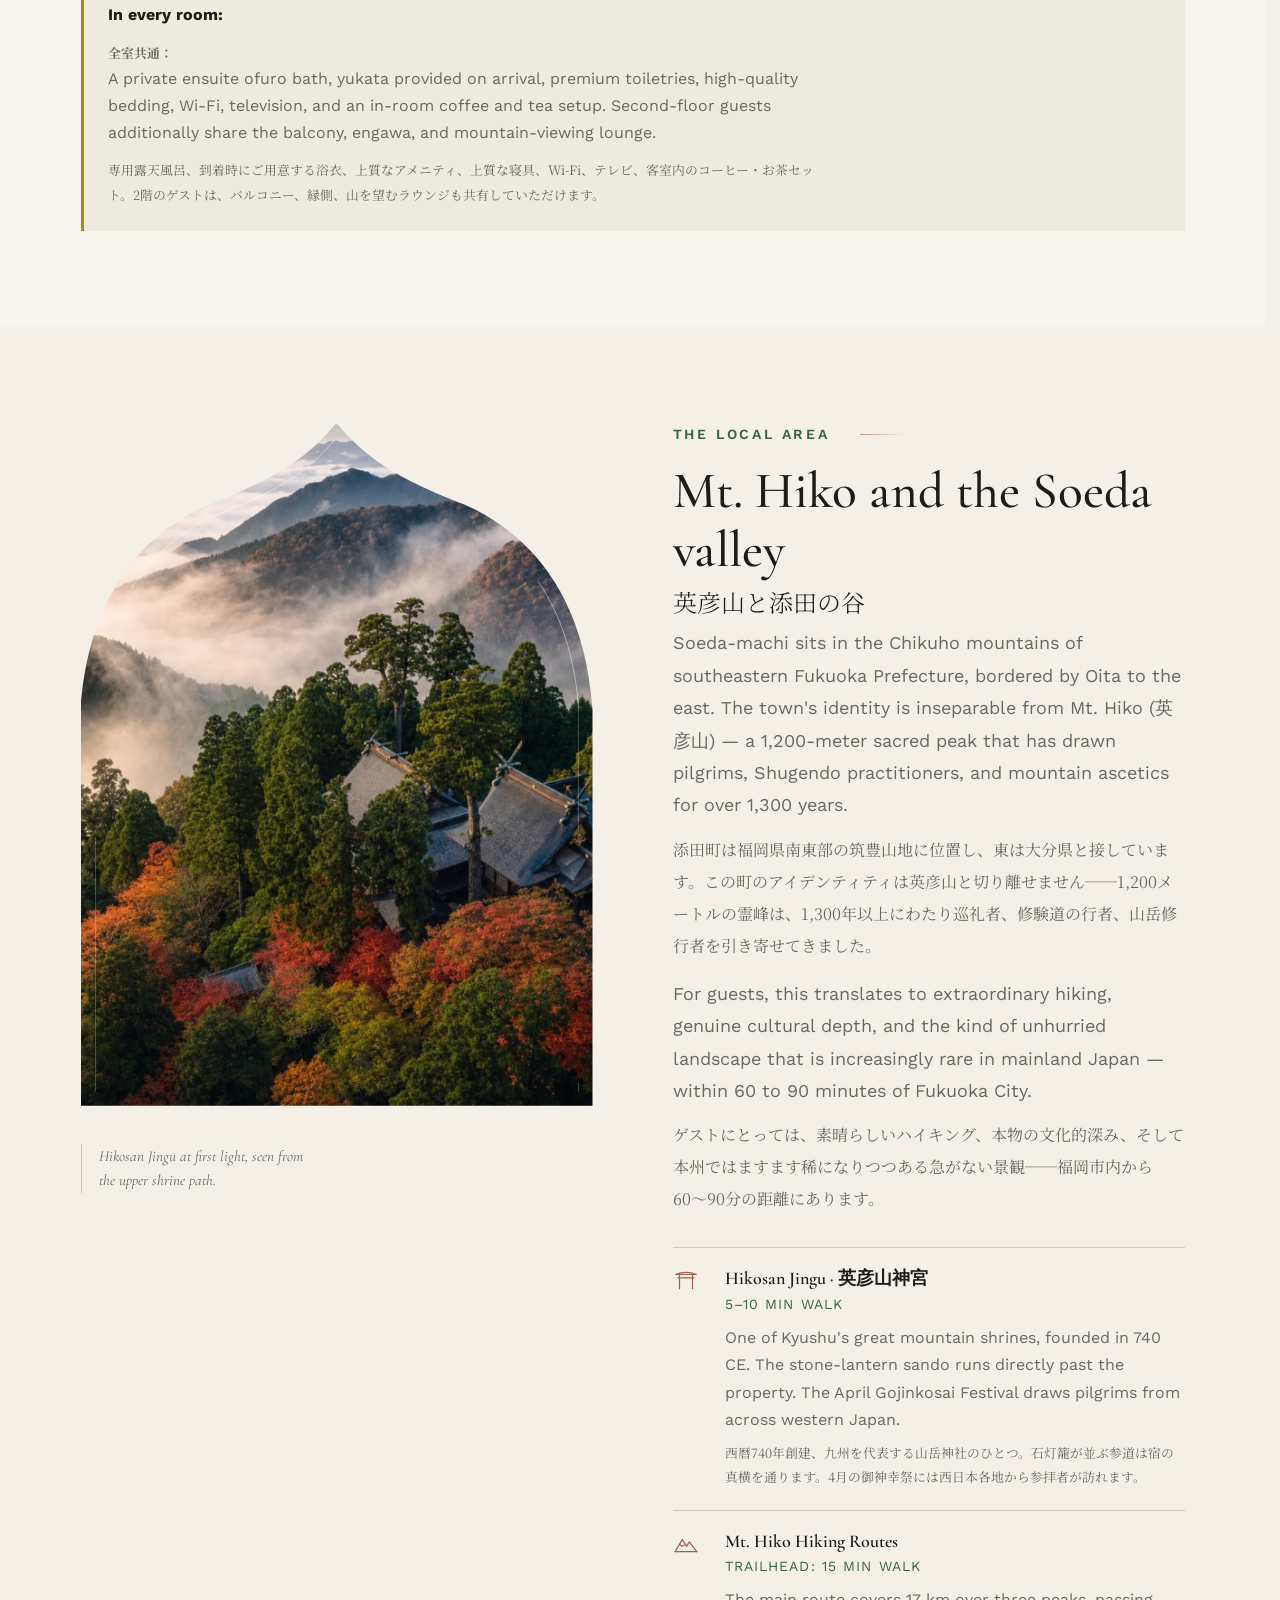
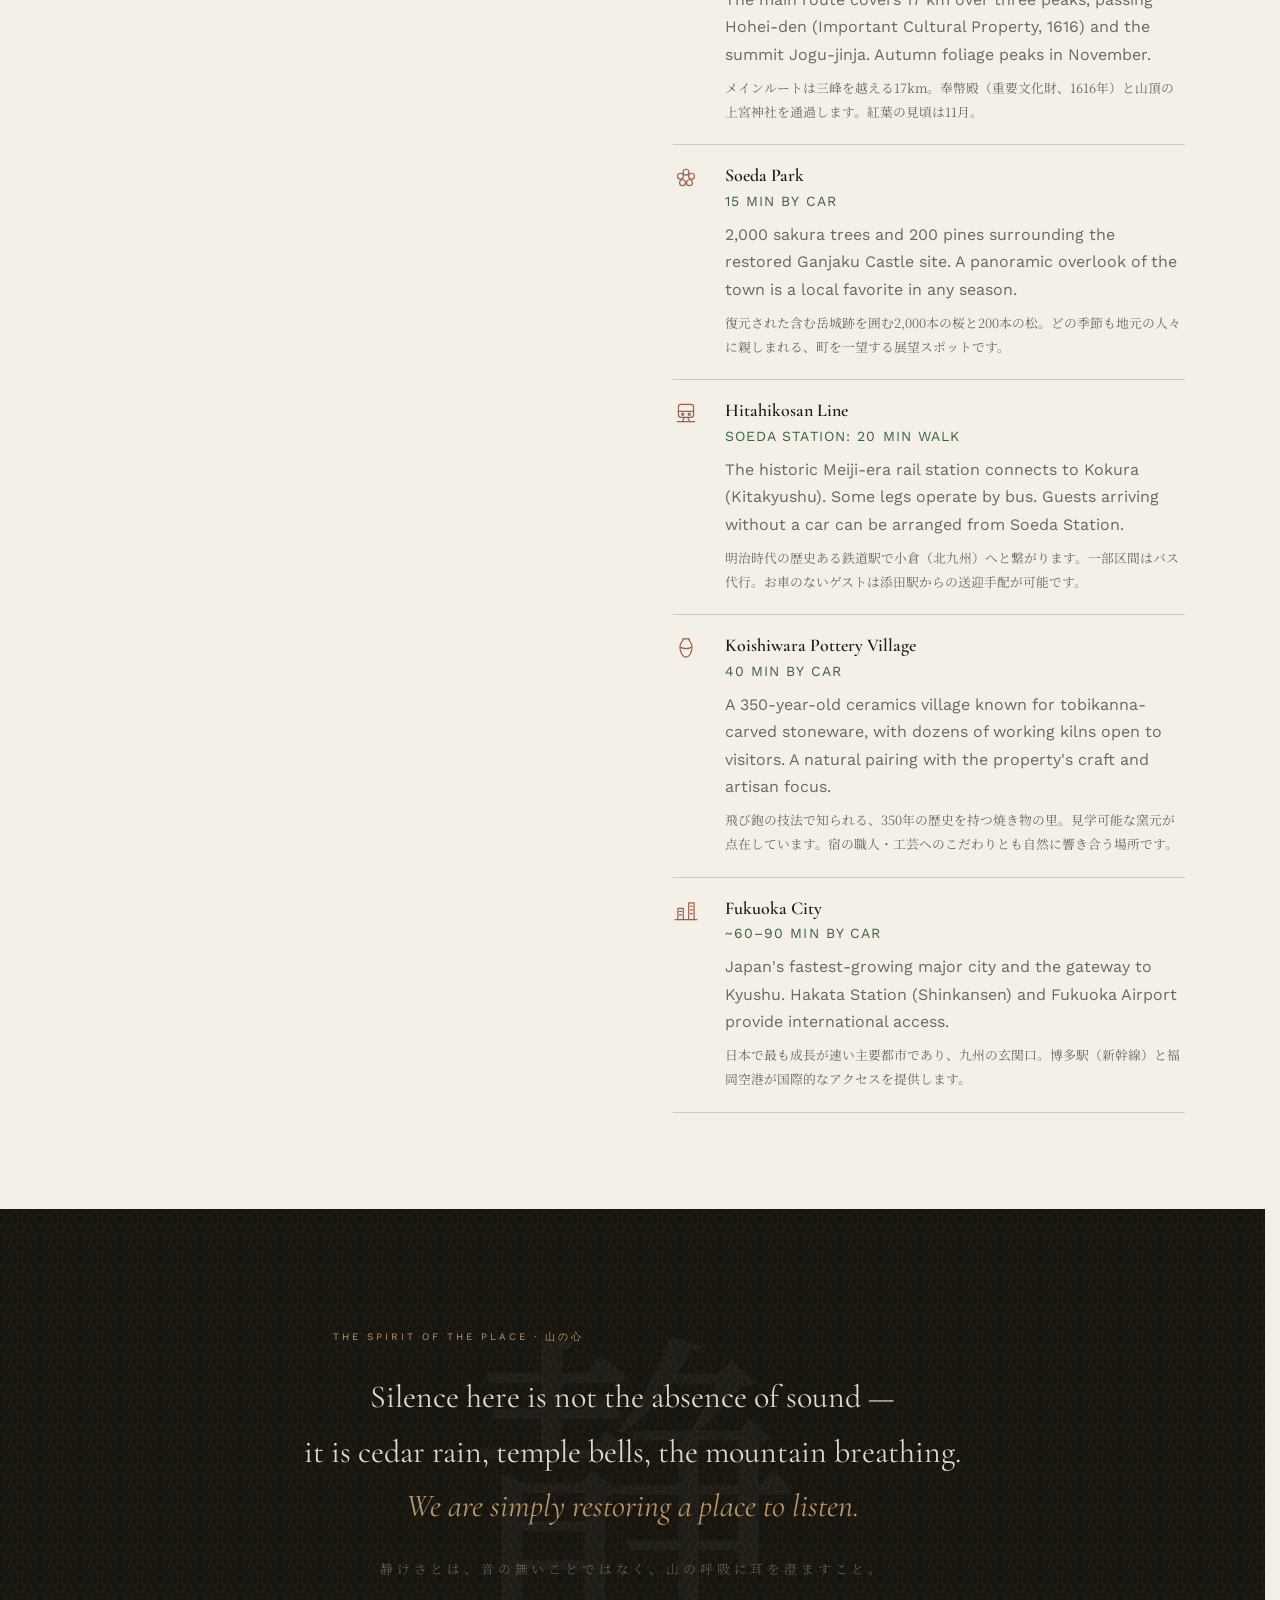
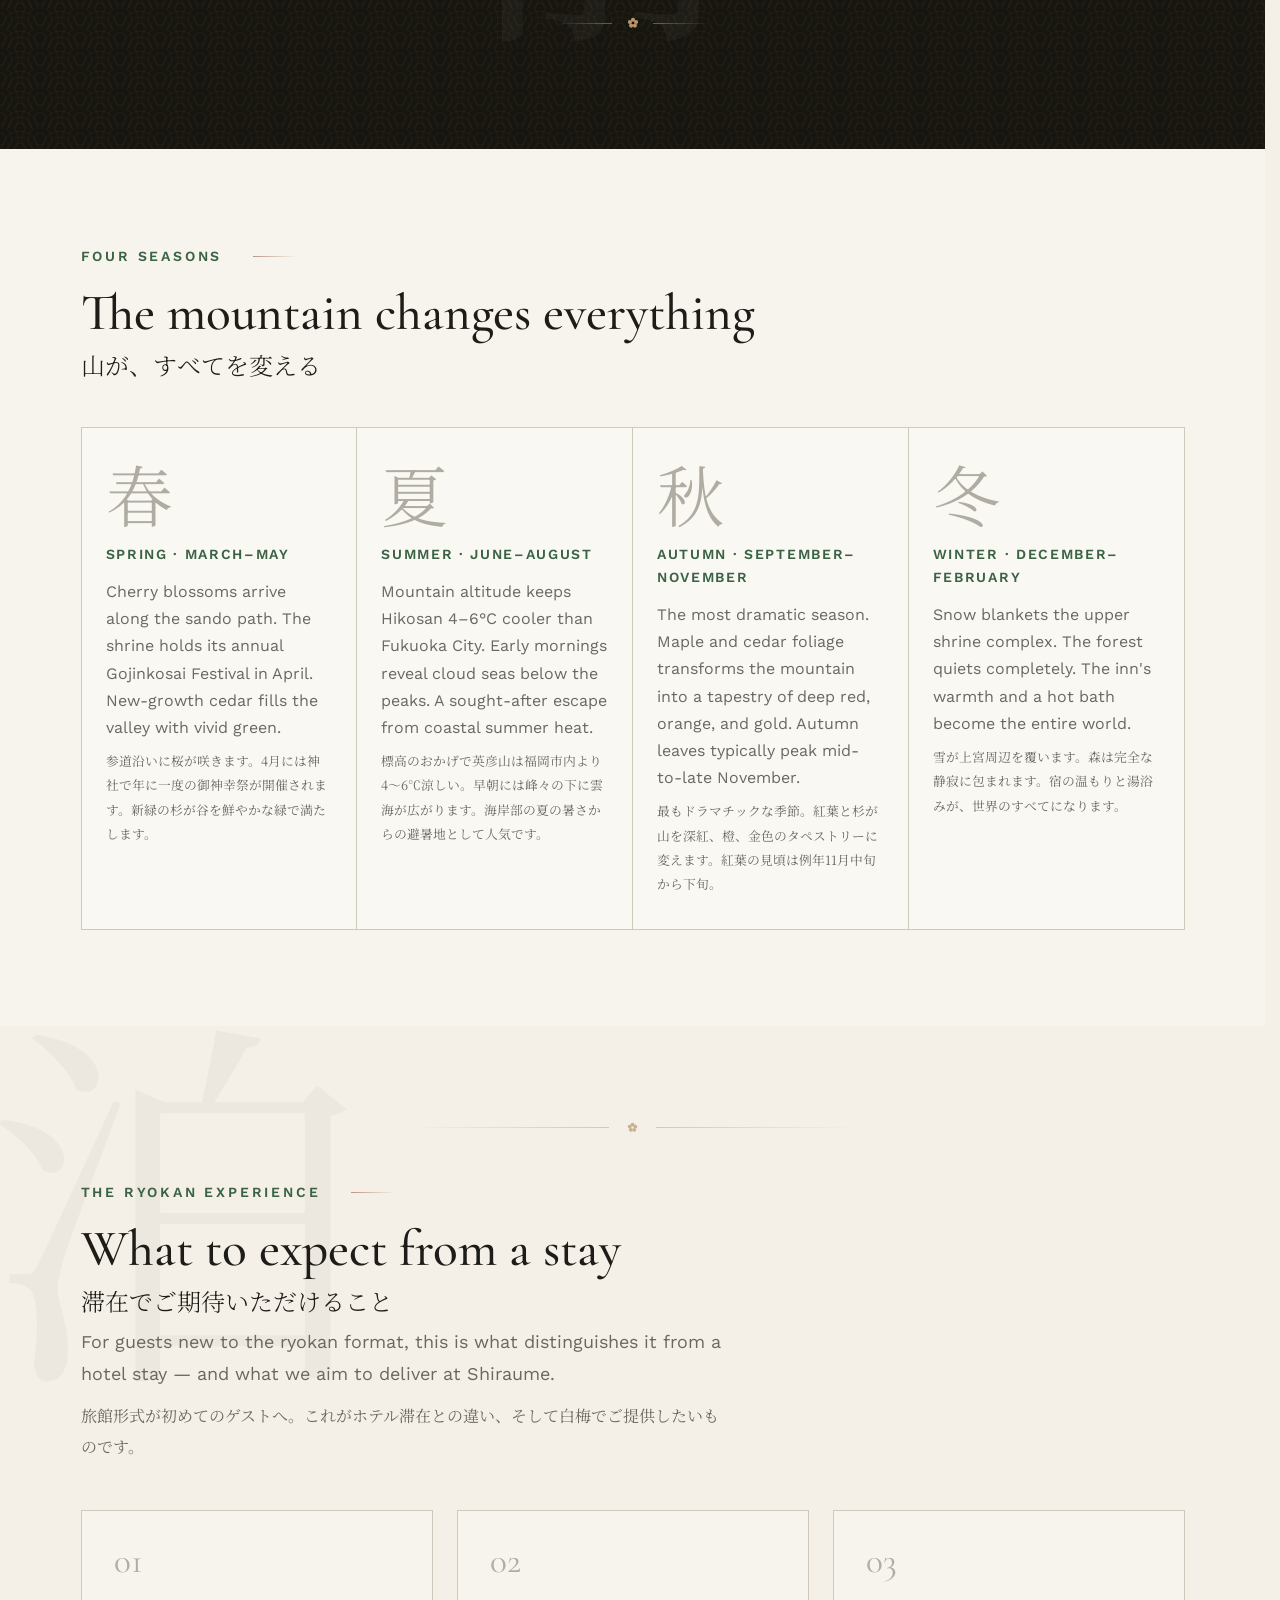
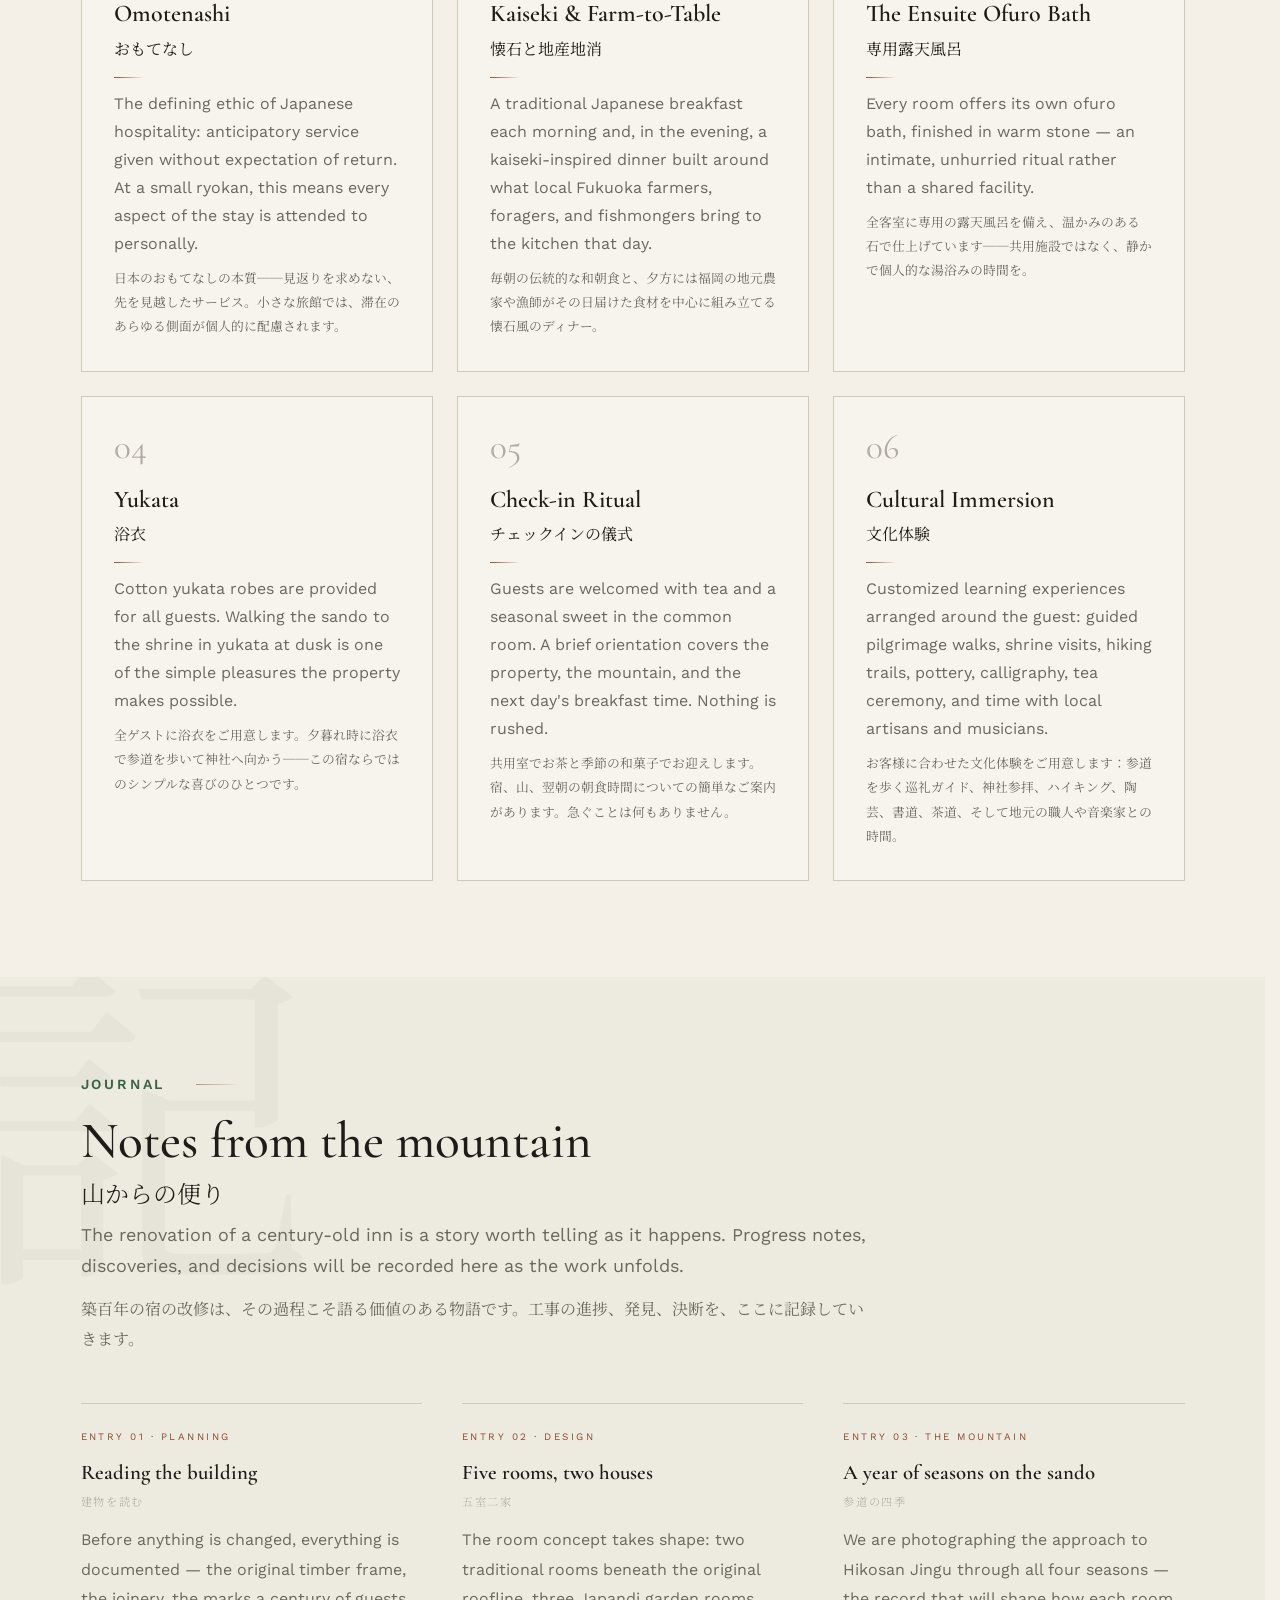
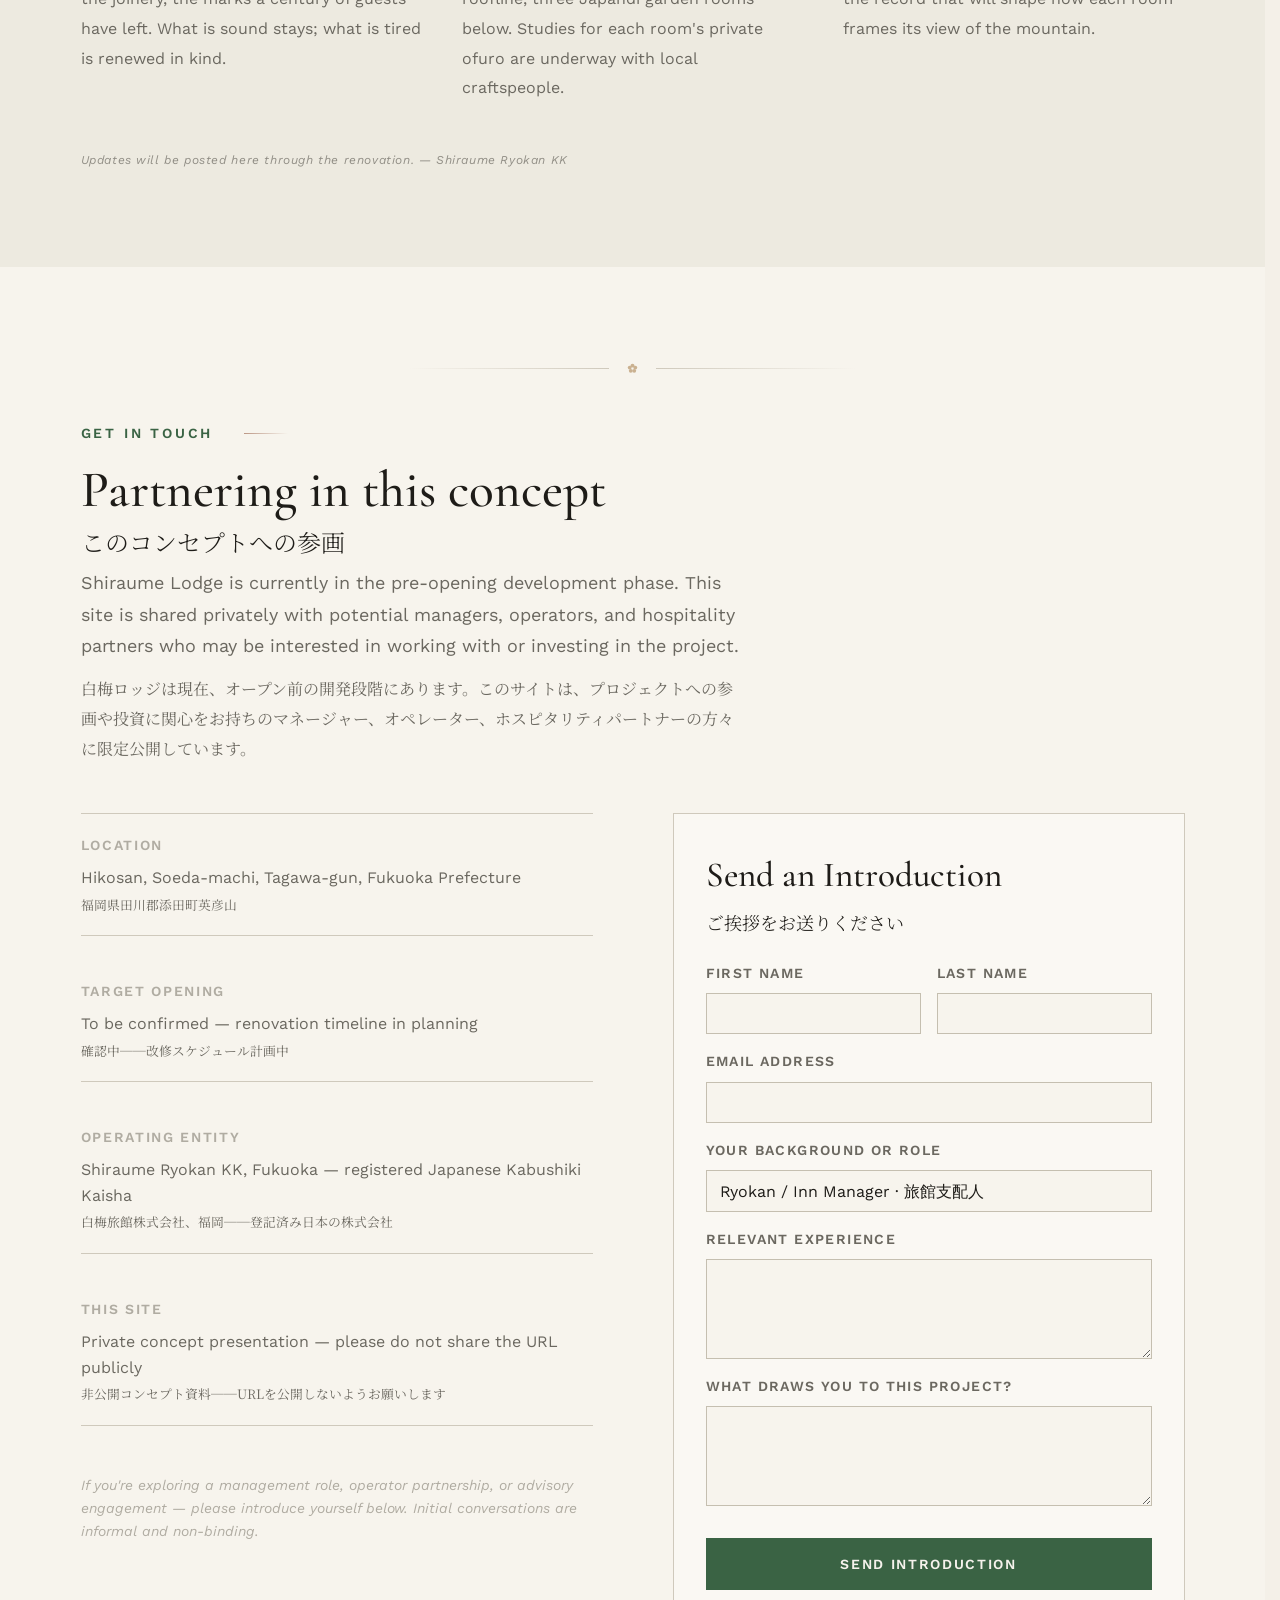
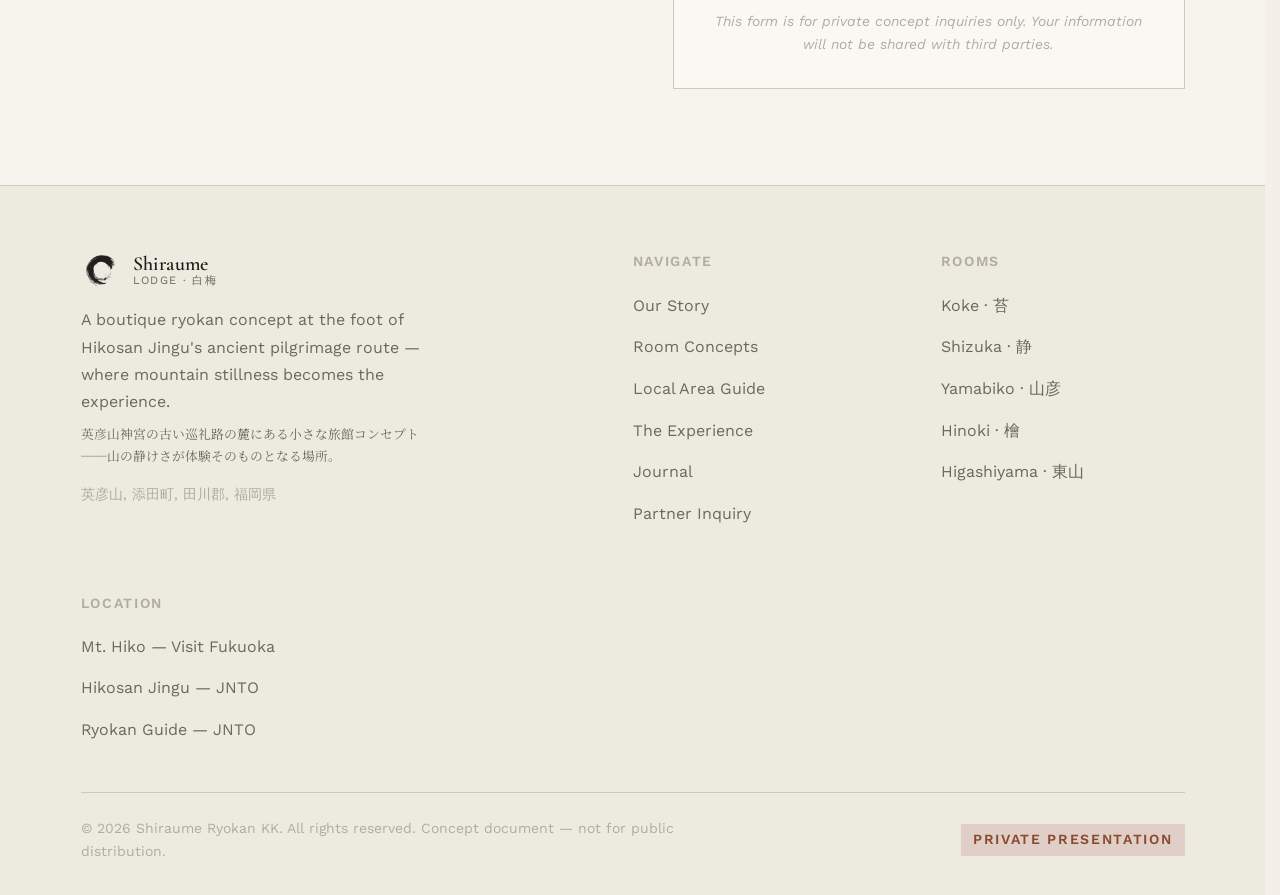
==== commit f45d2627: "Pattern the dark footer, repoint the Location links, round the toggle The footer carries the same 青海" ====
--- a/index.html
+++ b/index.html
@@ -766,9 +766,9 @@
       <div>
         <div class="footer-nav-title">Location</div>
         <ul class="footer-nav-links">
-          <li><a href="https://www.visitfukuoka.jp" target="_blank" rel="noopener noreferrer">Mt. Hiko — Visit Fukuoka</a></li>
-          <li><a href="https://www.jnto.go.jp" target="_blank" rel="noopener noreferrer">Hikosan Jingu — JNTO</a></li>
-          <li><a href="https://www.jnto.go.jp" target="_blank" rel="noopener noreferrer">Ryokan Guide — JNTO</a></li>
+          <li><a href="https://www.crossroadfukuoka.jp/en/articles/mount_hiko" target="_blank" rel="noopener noreferrer">Mt. Hiko — Visit Fukuoka</a></li>
+          <li><a href="https://www.japan.travel/en/spot/787/" target="_blank" rel="noopener noreferrer">Hikosan Jingu — JNTO</a></li>
+          <li><a href="https://www.japan.travel/en/guide/japanese-ryokan/" target="_blank" rel="noopener noreferrer">Ryokan Guide — JNTO</a></li>
         </ul>
       </div>
     </div>
--- a/style.css
+++ b/style.css
@@ -357,7 +357,10 @@
   display: flex;
   align-items: center;
   justify-content: center;
-  border-radius: var(--radius-full);
+  /* Written out rather than var(--radius-full): that token is referenced
+     in several places but never defined anywhere, so the declaration was
+     invalid and dropped, and the hover state came up as a hard square. */
+  border-radius: 999px;
   color: var(--color-text-muted);
   transition: color var(--transition-interactive), background var(--transition-interactive);
 }
@@ -396,6 +399,14 @@
 }
 .site-header:not(.scrolled) .lang-toggle:hover {
   border-color: #fdfcf9;
+  color: #ffffff;
+}
+/* Over the hero photograph the header controls are white, so the hover
+   surface has to be translucent. --color-surface-offset is an opaque
+   near-white in light mode, which landed as a bright panel sitting on
+   top of the photograph rather than as a hover state. */
+.site-header:not(.scrolled) .theme-toggle:hover {
+  background: rgba(253, 252, 249, 0.16);
   color: #ffffff;
 }
 .btn-inquire {
--- a/enhance.css
+++ b/enhance.css
@@ -1054,3 +1054,17 @@
    sideways as the camera started moving. Reserving the gutter for good
    means locking and releasing changes nothing about the layout. */
 html { scrollbar-gutter: stable; }
+
+/* ─── SEIGAIHA ON THE FOOTER · DARK ONLY ─────────────────────────────
+   The same 青海波 wave tile the interlude carries, on the footer, so the
+   page opens and closes on the same texture. Byte for byte the same data
+   URI — one pattern used twice, not two patterns that nearly match.
+
+   Dark only, and deliberately so. On the light footer the tile sits on a
+   near-white panel where the gold line has real contrast and reads as
+   wallpaper; on the dark panel it stays a texture you notice only after
+   the words. Kept at the interlude's own 0.055 stroke so the two bands
+   are the same weight of quiet. */
+.dark .site-footer {
+  background-image: url("data:image/svg+xml,%3Csvg xmlns='http://www.w3.org/2000/svg' width='40' height='20'%3E%3Cg fill='none' stroke='%23B8956A' stroke-opacity='0.055' stroke-width='1'%3E%3Ccircle cx='20' cy='20' r='18'/%3E%3Ccircle cx='20' cy='20' r='12'/%3E%3Ccircle cx='20' cy='20' r='6'/%3E%3Ccircle cx='0' cy='10' r='18'/%3E%3Ccircle cx='0' cy='10' r='12'/%3E%3Ccircle cx='0' cy='10' r='6'/%3E%3Ccircle cx='40' cy='10' r='18'/%3E%3Ccircle cx='40' cy='10' r='12'/%3E%3Ccircle cx='40' cy='10' r='6'/%3E%3C/g%3E%3C/svg%3E");
+}
--- a/assets/splash/shiraume-splash.css
+++ b/assets/splash/shiraume-splash.css
@@ -473,8 +473,18 @@
   color: rgba(240, 234, 222, 0.55);
   text-shadow: 0 1px 16px rgba(20, 16, 10, 0.7);
   cursor: pointer; z-index: 4;
-  opacity: 0; animation: sp2-rise 1s 2.8s ease forwards;
+  /* Its own keyframes, because sp2-rise ends on `transform: none` and this
+     is the one element that carries its centring in a transform of its
+     own. Sharing them threw the translateX(-50%) away the moment the
+     animation started: the button jumped right by exactly half its width,
+     sat there, and jumped back when the walk-through set animation:none
+     and the base rule returned. .sp2-tag already has the same fix. */
+  opacity: 0; animation: sp2-rise-skip 1s 2.8s ease forwards;
   transition: color 0.25s;
+}
+@keyframes sp2-rise-skip {
+  from { opacity: 0; transform: translateX(-50%) translateY(14px); }
+  to   { opacity: 1; transform: translateX(-50%); }
 }
 .sp2-skip:hover { color: var(--sp2-gold); }
 
--- a/assets/splash/splash-luxe.css
+++ b/assets/splash/splash-luxe.css
@@ -101,93 +101,25 @@
    being a trimmed edge and becomes a stray line. */
 @media (max-width: 700px) { #lux-plate { display: none; } }
 
-/* ─── 3b · THE PLATE NEEDS A MARGIN ──────────────────────────────────
-   The gate is drawn almost to the bottom edge — its feet land at 942px on
-   a thousand-pixel screen — which is why the composition feels cramped
-   and why there was nowhere to put a name except inside the gateway.
-
-   Easing it back gives the sheet a margin under the gate, the way a print
-   is mounted with more paper below it than above.
-
-   Only the drawing and the opening move. Scaling the whole SVG was the
-   obvious way to do it and the wrong one: the element is already sized
-   128% and offset to match, so shrinking it shrinks the sheet as well and
-   the photograph appears around all four edges. The paper is left exactly
-   where it was; the members and the hole in the mask take the same
-   transform, so the opening still lands on the gate. */
-#shiraume-splash.lux #sp2-lacquer,
-#shiraume-splash.lux #sp2-stone,
-#shiraume-splash.lux #sp2-gilt,
-#shiraume-splash.lux #sp2-bleed,
-#shiraume-splash.lux #sp2-strokes,
-#shiraume-splash.lux #sp2-hole {
-  transform-box: view-box;
-  transform-origin: var(--lux-ox, 50%) var(--lux-oy, 20%);
-  transform: scale(var(--lux-plate-scale, 0.72));
-}
-
-/* ─── 4 · THE WORDMARK, ON THE PAPER ─────────────────────────────────
-   It used to sit inside the gateway in white, over whatever the
-   photograph happened to be doing — which by the last beat is sunlit
-   gravel. It sits on the paper below the gate now, in the paper's own
-   ink: dark on light, legible at every frame, and reading as the title
-   block of a plate rather than a caption floating on a picture.
-
-   Its top is set by the luxe JS from the plinths' measured position, so
-   it follows the gate at any size. The veil it needed is gone. */
-#shiraume-splash.lux .sp2-veil { display: none; }
-
-#shiraume-splash.lux .sp2-word {
-  /* The base file writes `top` as an inline style every layout, and an
-     inline style beats a stylesheet — so this has to be !important or the
-     wordmark never leaves the gateway. */
-  top: var(--lux-word-top, 74%) !important;
-  bottom: auto;
-  transform: translate(-50%, 0) translateZ(6px);
-  text-align: center;
-}
-#shiraume-splash.lux .sp2-mark-slot { display: none; }
-
-/* The base file raises the name at 2.15s, before the gate is even
-   painted — which is right when the name floats in the gateway, and
-   wrong once it is the title block under a finished plate. A caption is
-   struck after the print, not before it. Both lines are moved to the end
-   of the painting and are settled by 5.3s, just before the walk-through
-   at 5.35s — where the tagline previously began fading in at 4.6s over
-   1.2s and so was never actually seen. */
-#shiraume-splash.lux .sp2-name {
-  animation-delay: 3.9s;
-  animation-duration: 1s;
-  font-size: var(--lux-name-size, 30px);
-  letter-spacing: 0.30em;      /* set wide: a name, not a word */
-  text-indent: 0.30em;         /* tracking adds a trailing gap; put it back */
-  text-transform: uppercase;
-  font-weight: 400;
-  text-shadow: none;
-}
+/* ─── 4 · THE NAME STAYS WHERE IT WAS ───────────────────────────────
+   An earlier build eased the gate back to buy a band of paper under it
+   and set the name there as the title block of a plate. At full size
+   there is no such band — the feet land 58px from the bottom edge — so
+   the name is left in the gateway, over the photograph, with the veil
+   the base file gives it for legibility. Nothing in this file touches
+   it any more. */
 
 /* ─── 5 · TYPE ───────────────────────────────────────────────────────
    The tagline sat under the gate at whatever size fitted. Given a rule
    above it and honest tracking, it becomes a colophon line. */
+/* The one thing worth keeping from that pass: the tagline used to begin
+   at 4.6s over 1.2s against a walk-through at 5.35s, so it was never
+   actually on screen. It is simply moved earlier — same place, same
+   size, same shadow as the base file gives it. */
 #shiraume-splash.lux .sp2-tag {
   animation-delay: 4.3s;
   animation-duration: 1s;
-  top: var(--lux-tag-top, 84%) !important;
-  bottom: auto;
-  letter-spacing: 0.42em;
-  text-indent: 0.42em;
-  font-size: var(--lux-tag-size, 11px);
-  text-shadow: none;
-}
-#shiraume-splash.lux .sp2-tag::before {
-  content: '';
-  display: block;
-  width: 34px; height: 1px;
-  margin: 0 auto 1.15rem;
-  background: currentColor;
-  opacity: 0.42;
-}
-
+}
 #shiraume-splash.lux .sp2-skip {
   font-size: 0.58rem;
   letter-spacing: 0.34em;
@@ -232,8 +164,6 @@
 #shiraume-splash.lux-night #sp2-stone { fill: url(#lux-stone-night); }
 
 /* Ink on a dark ground has to be light. */
-#shiraume-splash.lux-night .sp2-name { color: rgba(246, 240, 226, 0.94); }
-#shiraume-splash.lux-night .sp2-tag  { color: rgba(246, 240, 226, 0.62); }
 #shiraume-splash.lux-night #lux-plate { border-color: rgba(244, 236, 220, 0.13); }
 
 /* Nothing casts a long shadow at this hour, but a foot still darkens the
@@ -258,9 +188,6 @@
   100% { fill: #9d8f74; }
 }
 
-#shiraume-splash.lux-day .sp2-name { color: #2b1f16; }
-#shiraume-splash.lux-day .sp2-tag  { color: rgba(43, 31, 22, 0.68); }
-#shiraume-splash.lux-day .sp2-skip { color: rgba(43, 31, 22, 0.6); }
 #shiraume-splash.lux-day #lux-plate { border-color: rgba(43, 31, 22, 0.14); }
 
 /* ─── the sequence still has to leave ────────────────────────────── */
@@ -271,3 +198,64 @@
   #lux-plate, #lux-shadow { animation: none; opacity: 1; }
   #shiraume-splash.lux #sp2-strokes { animation: none; }
 }
+
+/* ═══ DRAW · THE GOLD LINE ═══════════════════════════════════════════
+   An alternative to the brush. Added with .lux-goldline; without it the
+   gate paints itself exactly as it does now.
+
+   This is the katomado ring off the site itself, applied to the gate.
+   What makes that line read as drafted rather than hand-drawn is not the
+   colour — it is four things together:
+
+     one continuous trace, not a sequence of separate gestures
+     a single uniform hairline, held at 1px whatever the screen
+     one smooth ease, start to finish
+     no brush texture and no wet bleed
+
+   So all four are done here, and the gold is the last of them.
+
+   The base file writes --dl and --dd as inline styles per member, and an
+   inline custom property beats a stylesheet — so the animation shorthand
+   is replaced outright rather than the variables overridden. Replacing it
+   also drops sp2-ink-day, which is what would otherwise turn the line to
+   day ink halfway through and take the gold with it. */
+#shiraume-splash.lux-goldline #sp2-strokes {
+  filter: none;                 /* the brush wobble is the hand */
+  animation: none;
+  opacity: 1;
+}
+#shiraume-splash.lux-goldline #sp2-strokes path,
+#shiraume-splash.lux-goldline #sp2-strokes path.sp2-gold-stroke {
+  stroke: url(#lux-line-gold);
+  stroke-width: 1;
+  vector-effect: non-scaling-stroke;
+  animation: sp2-trace 2.6s cubic-bezier(0.33, 1, 0.68, 1) var(--sp2-draw-in) forwards;
+}
+
+/* The wet bleed is the brush's own signature — a drafted line has none. */
+#shiraume-splash.lux-goldline .sp2-bleed { display: none; }
+
+/* The line lands at 2.95s (0.35 + 2.6). The lacquer used to start at
+   2.85s, which would have had colour arriving before the drawing was
+   finished. */
+#shiraume-splash.lux-goldline #sp2-lacquer { animation-delay: 3.05s; }
+
+@media (prefers-reduced-motion: reduce) {
+  #shiraume-splash.lux-goldline #sp2-strokes path { animation: none; stroke-dashoffset: 0; }
+}
+
+/* ─── THE BRANCH, 15% SMALLER ────────────────────────────────────────
+   The top-right spray was reading as the largest object on the screen,
+   which put it in competition with the gate. Its anchor is unchanged —
+   it is pinned past the top-right corner — so the art simply draws in
+   toward that corner rather than moving. */
+#shiraume-splash.lux .sp2-branch-tr {
+  width: 30.6vw;      /* was 36vw   */
+  height: 32.13vw;    /* was 37.8vw */
+}
+@media (max-width: 700px) {
+  #shiraume-splash.lux .sp2-branch-tr {
+    width: 47.6vw;    /* was 56vw   */
+    height: 49.3vw;   /* was 58vw   */
+  }
+}
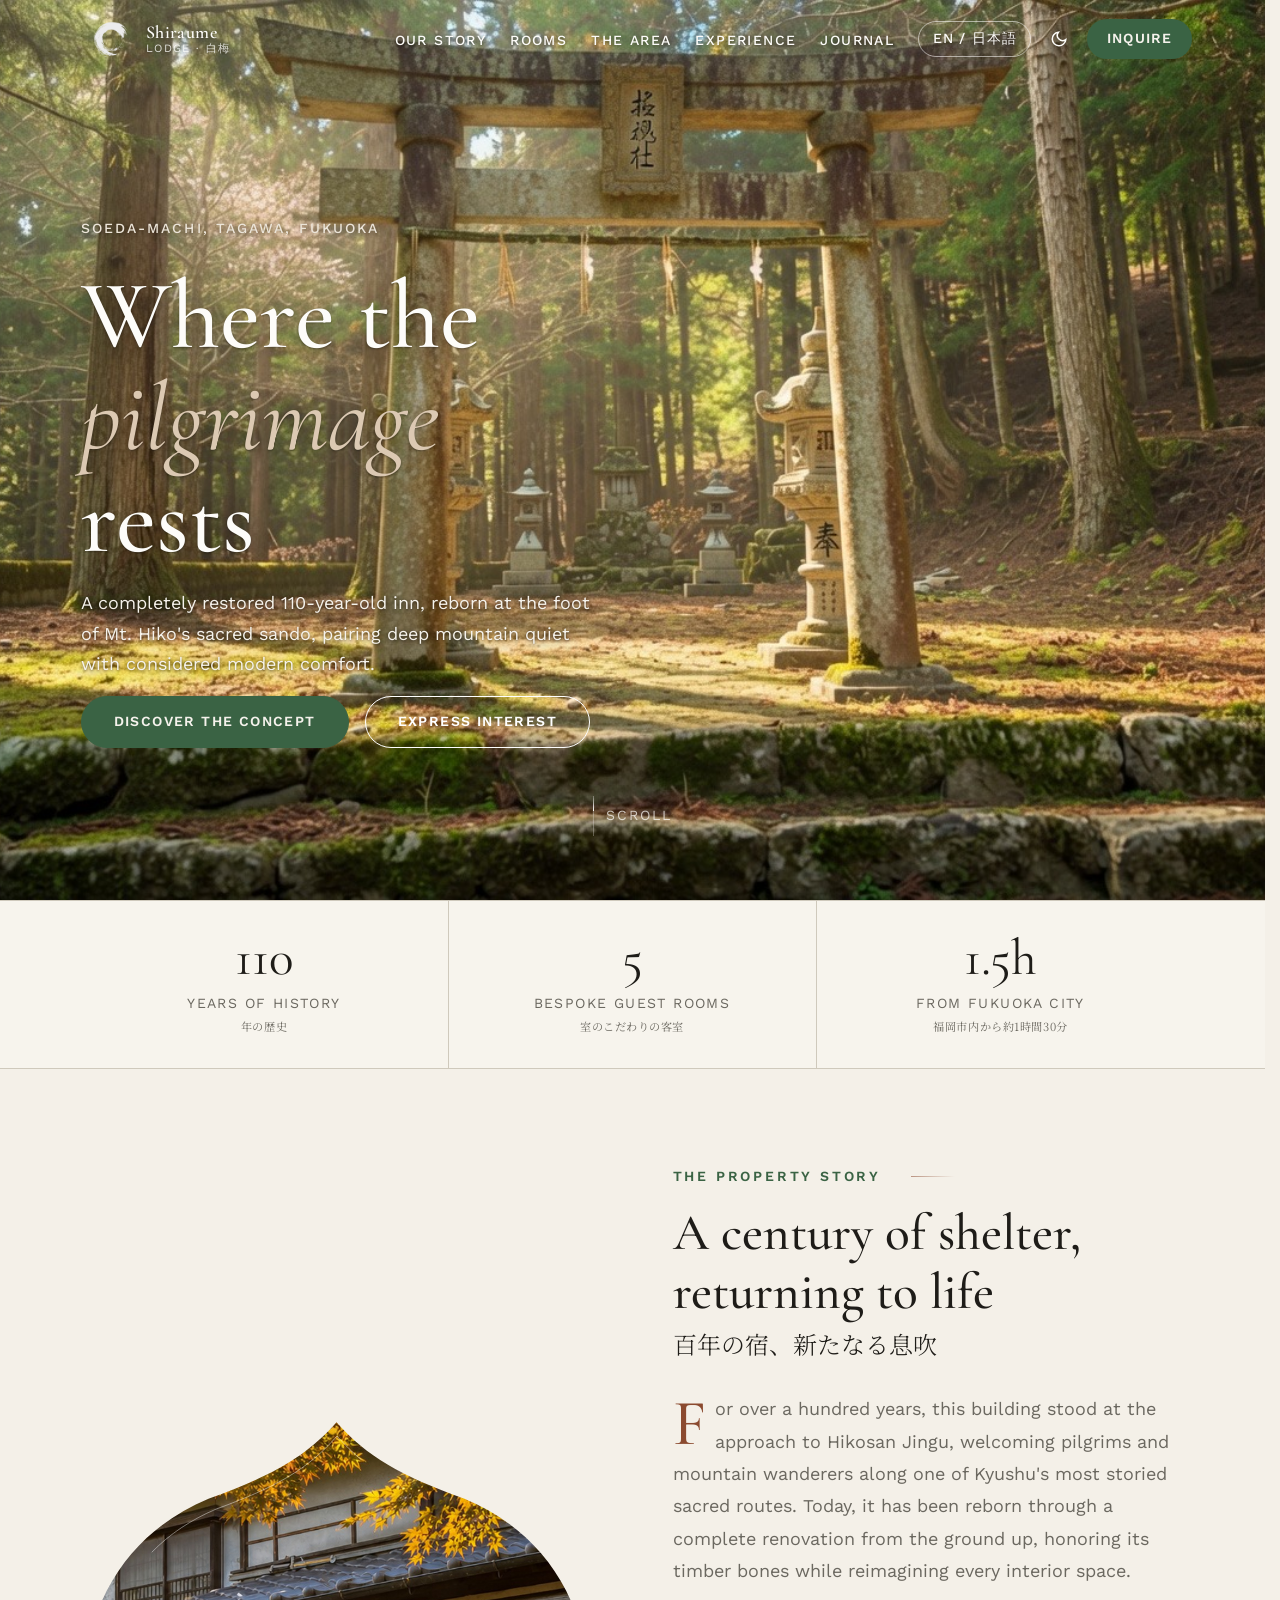
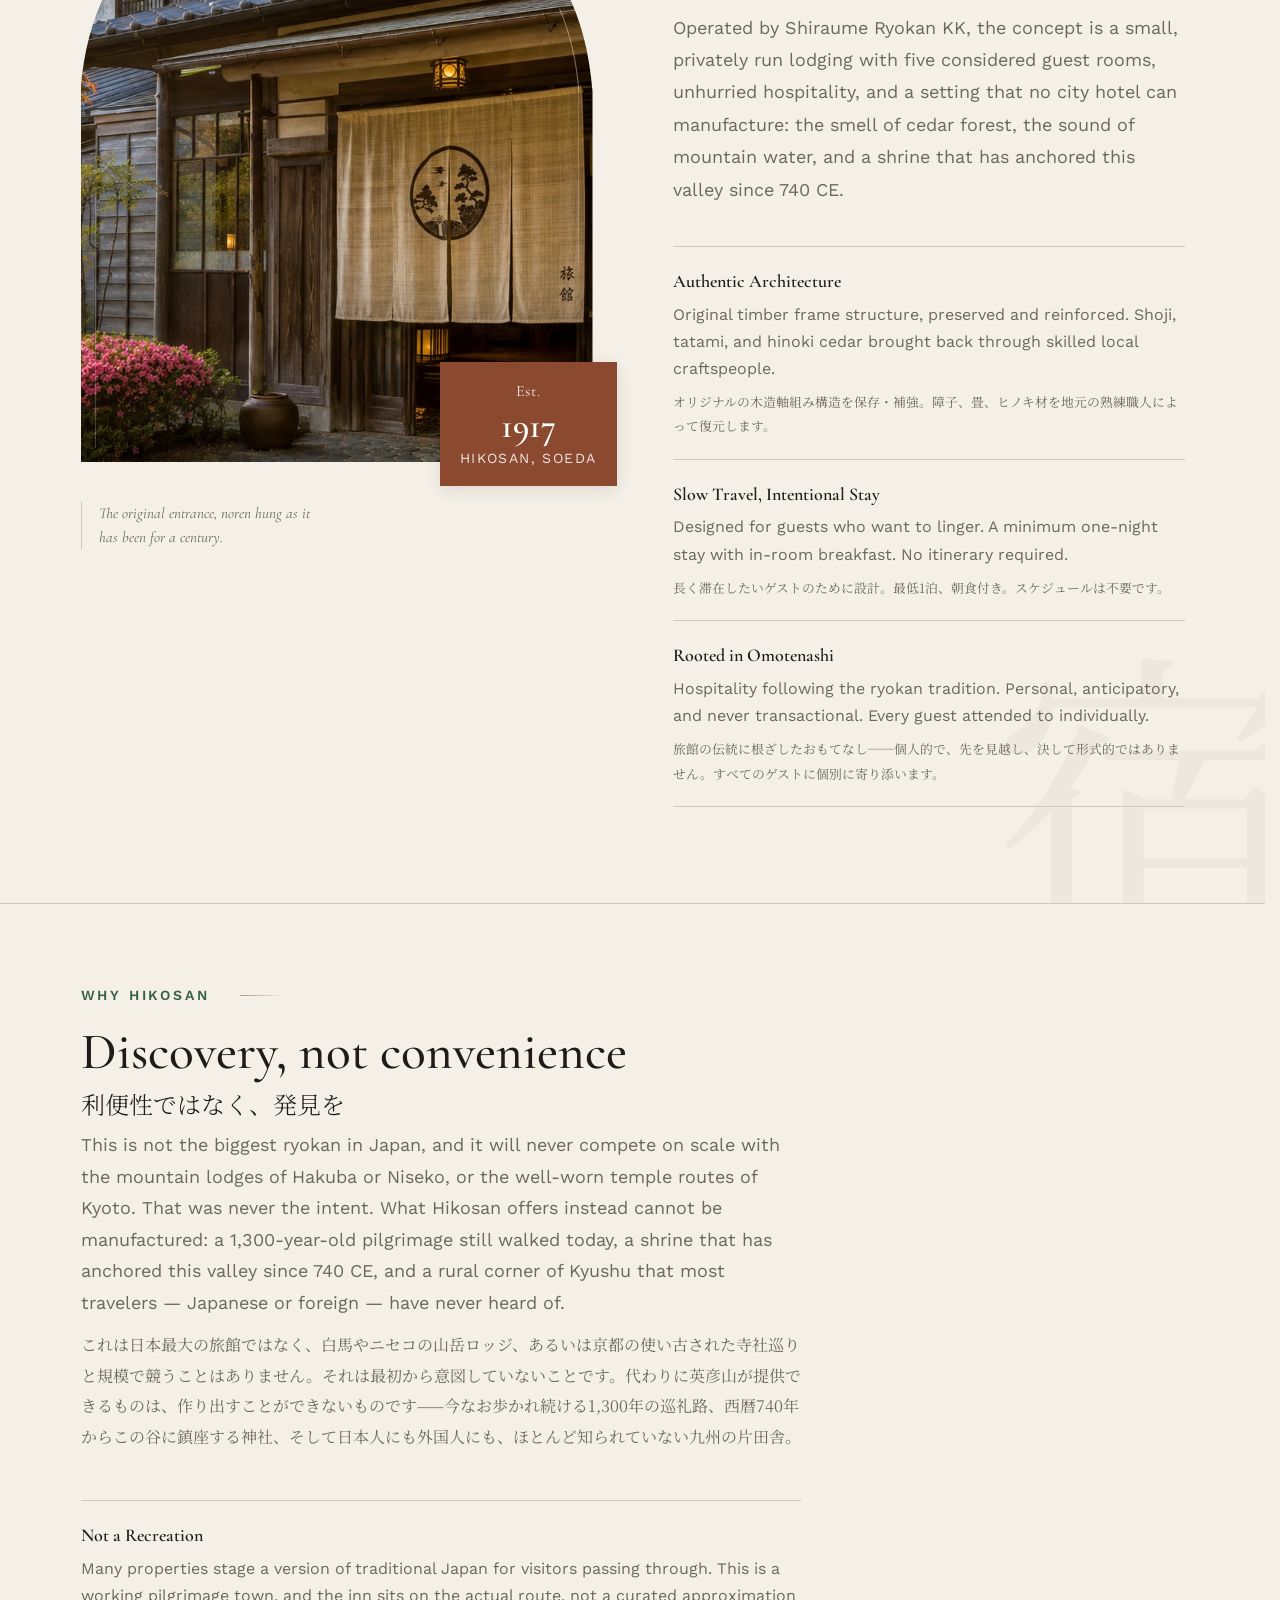
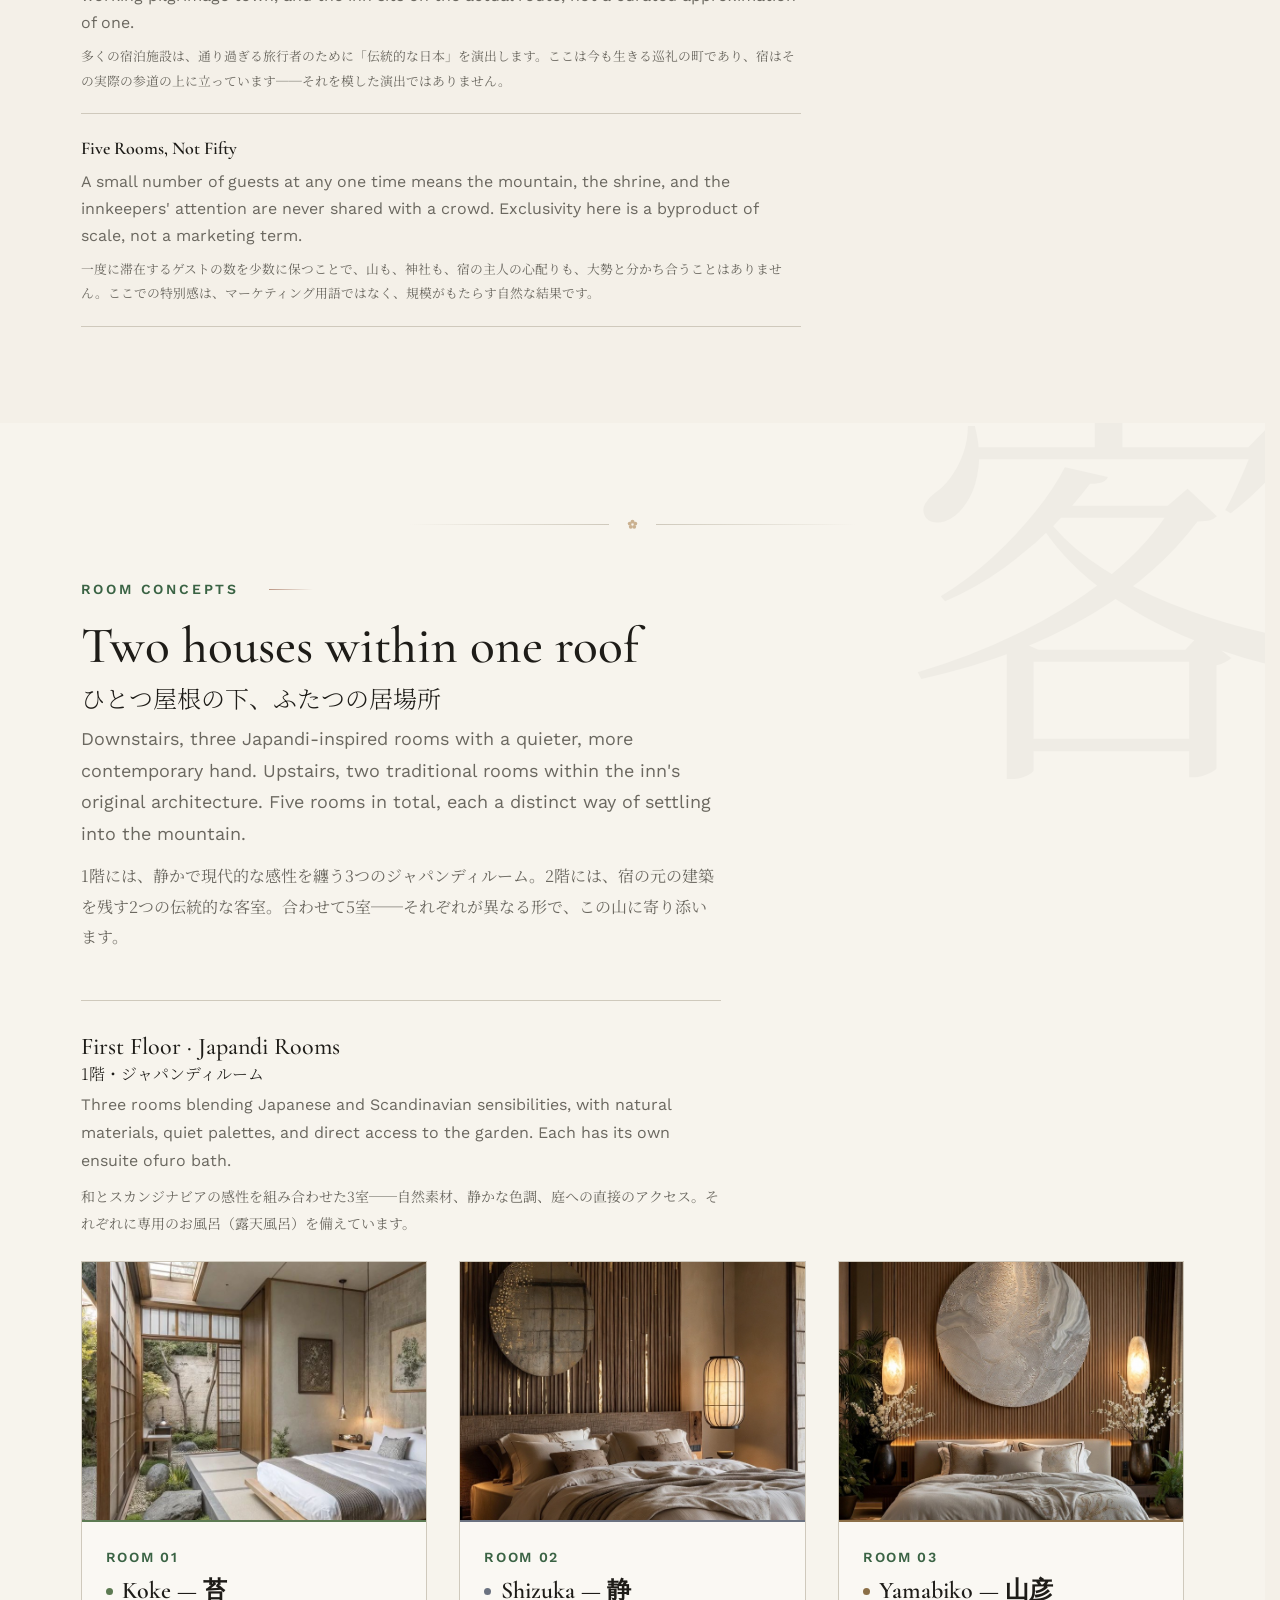
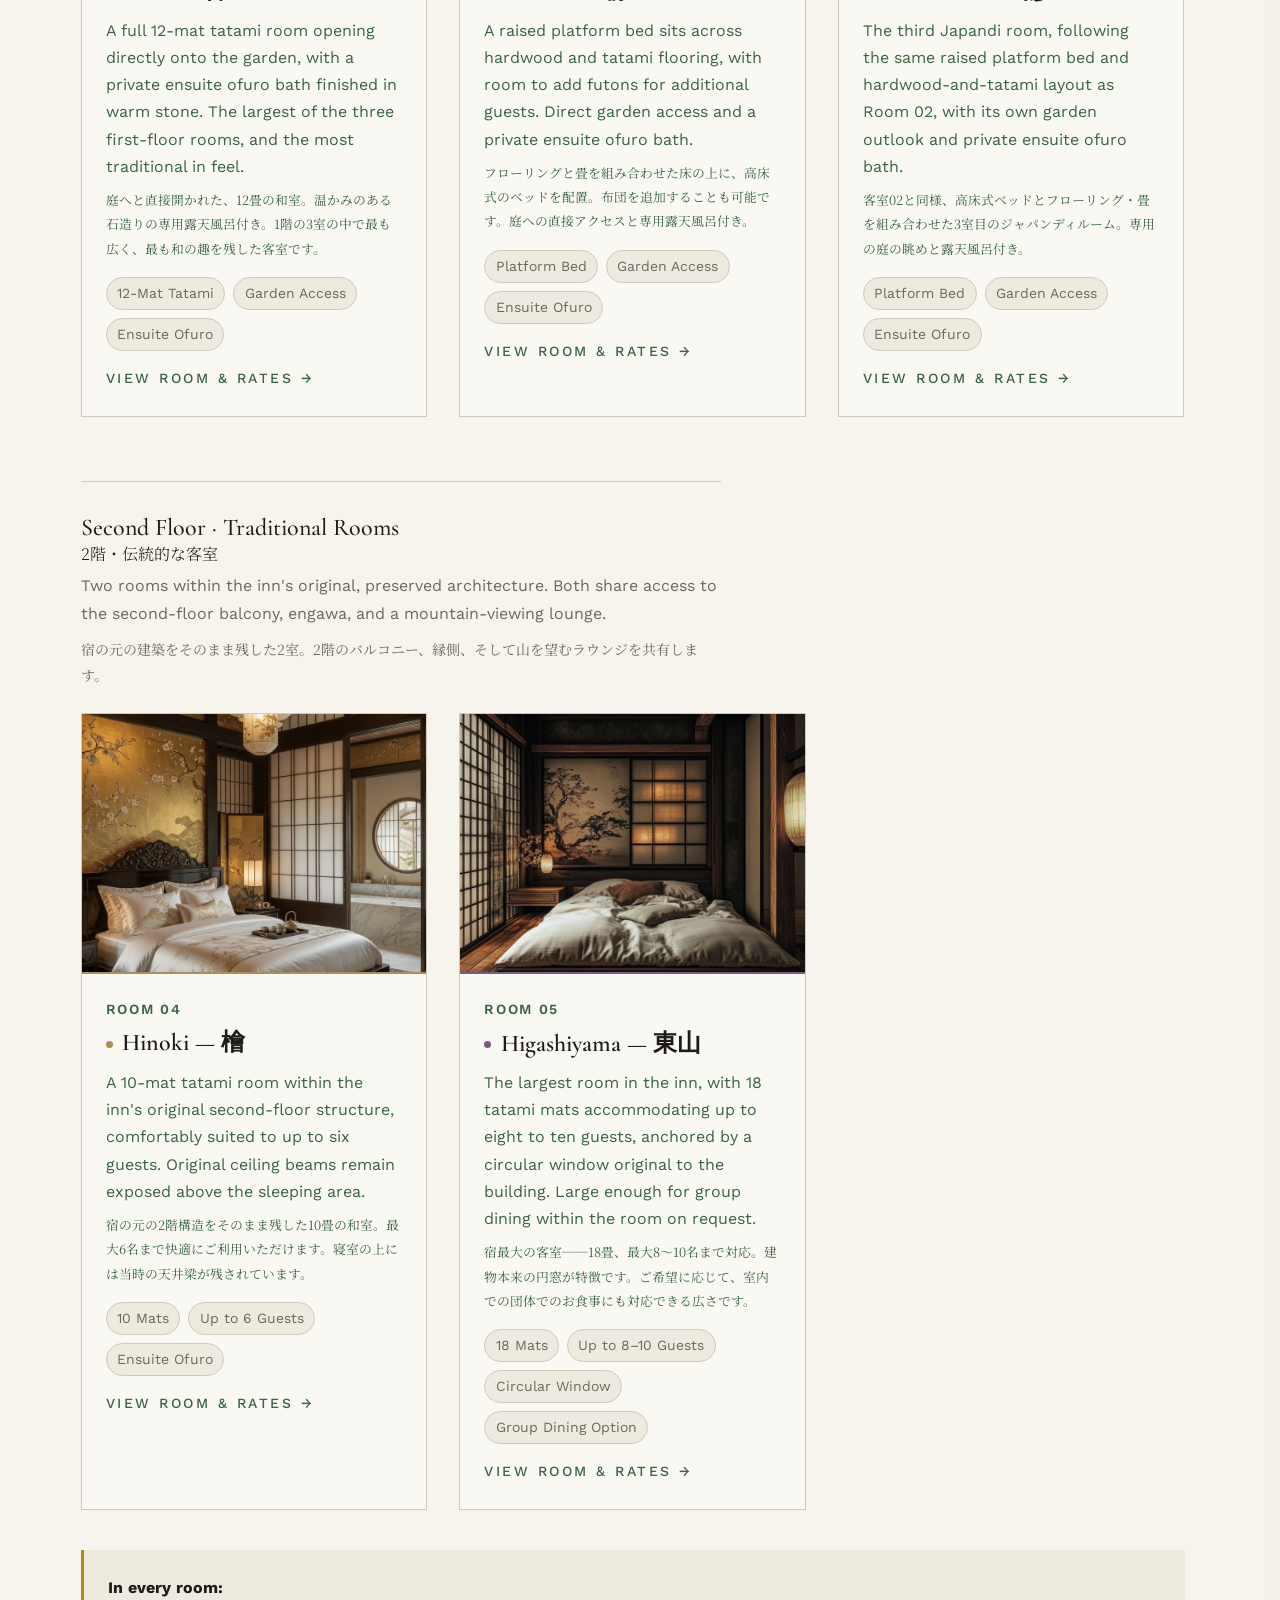
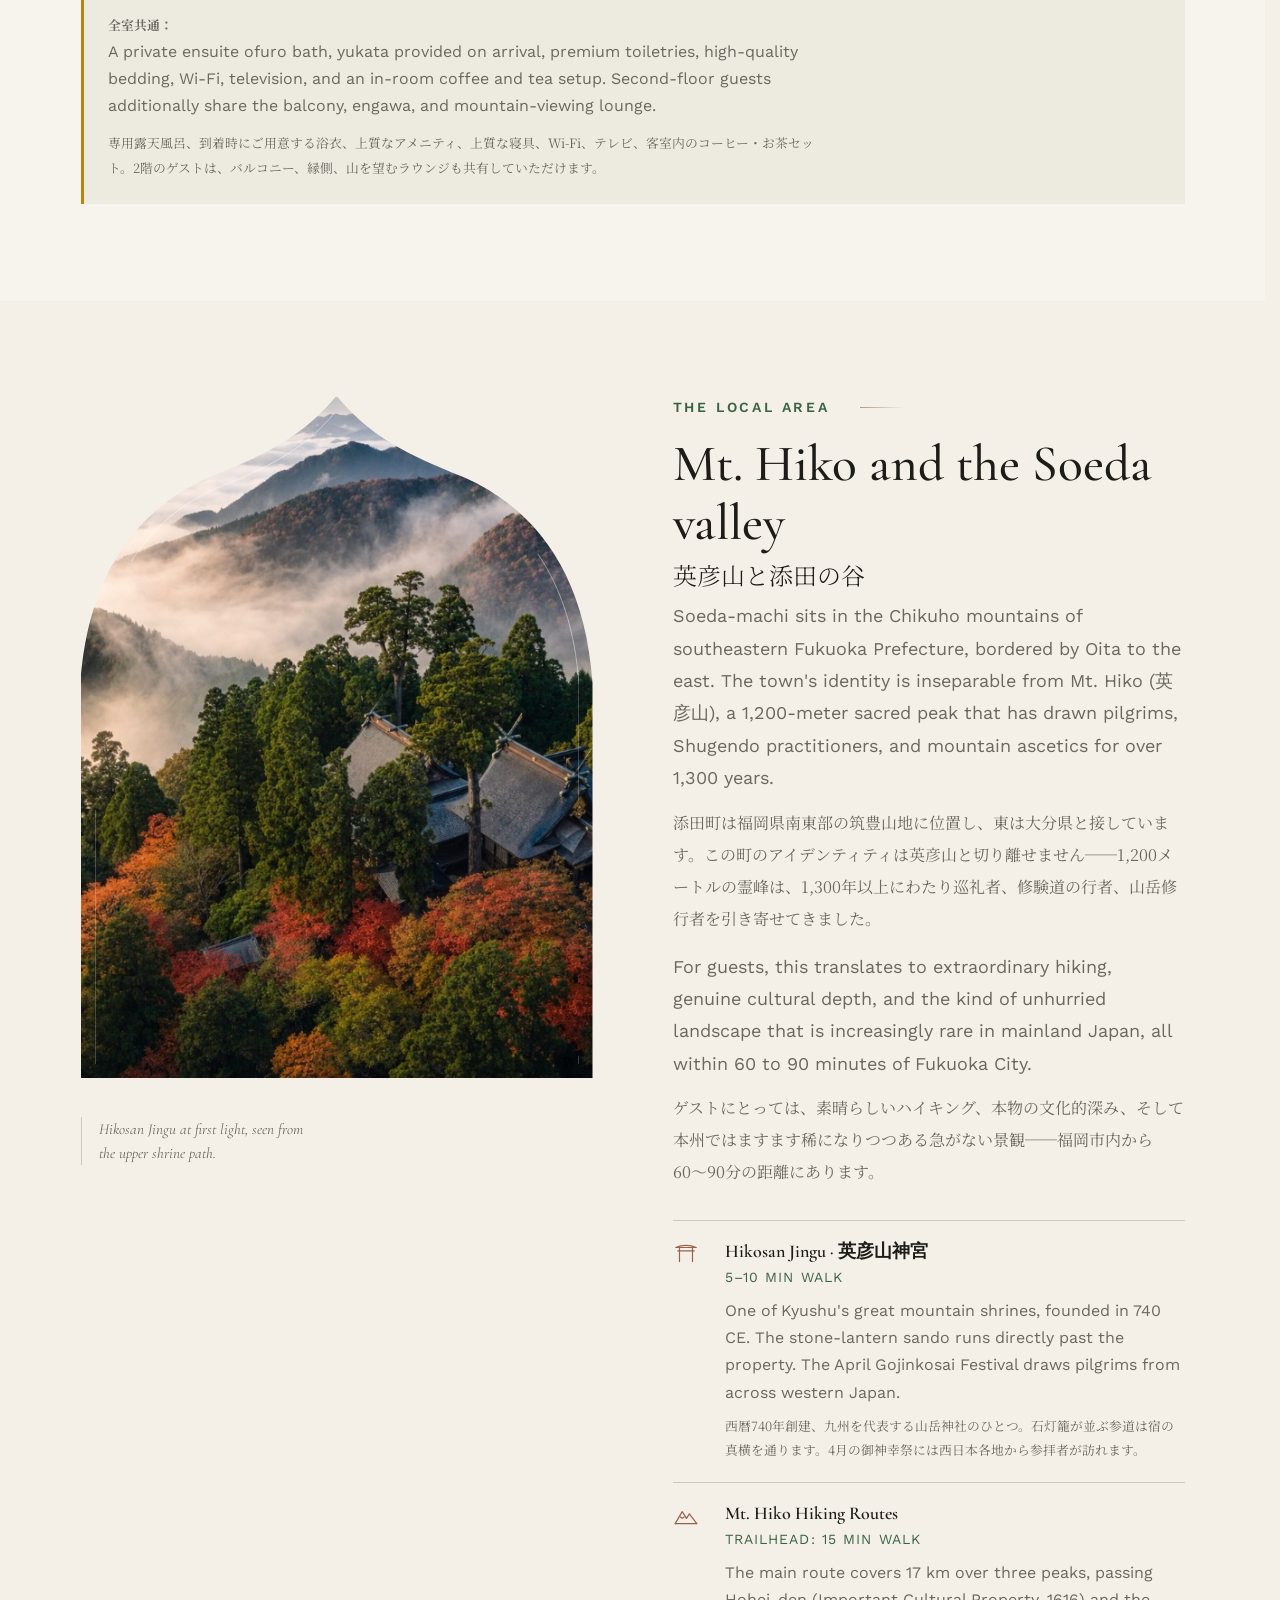
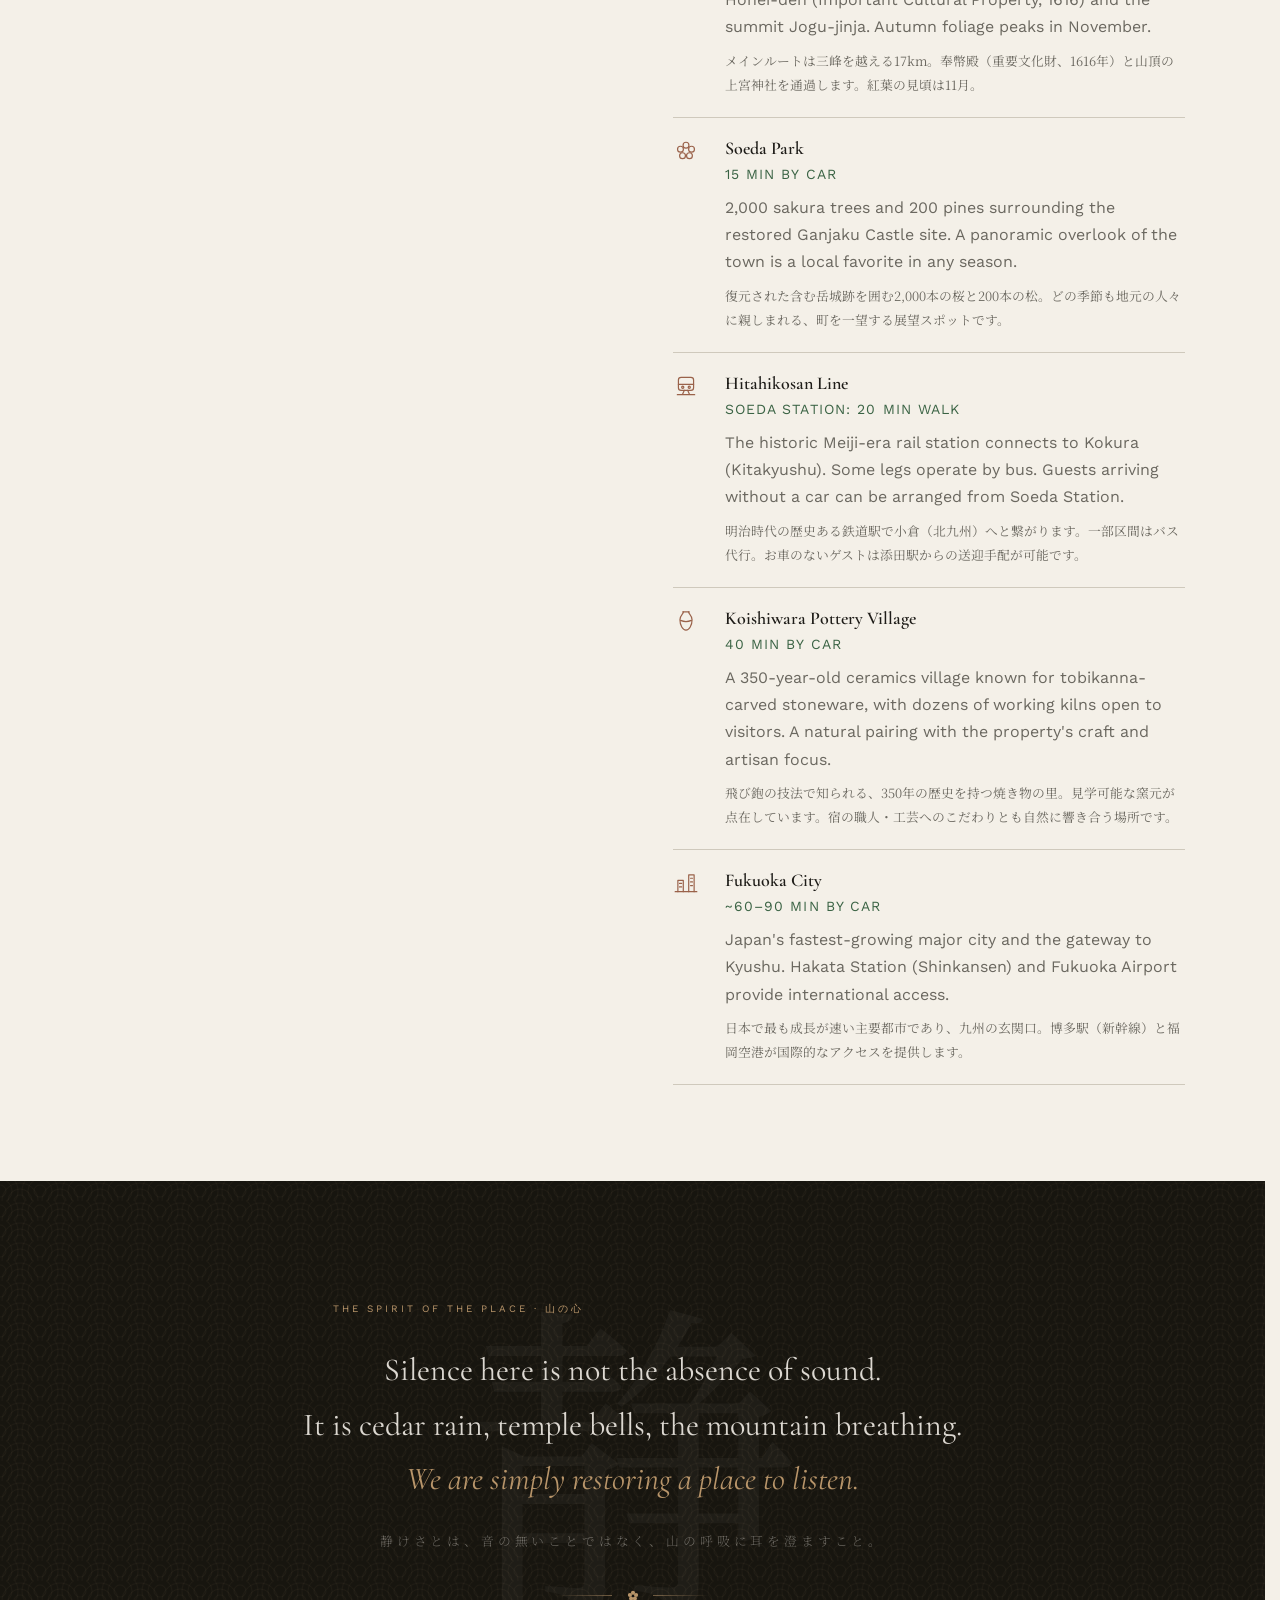
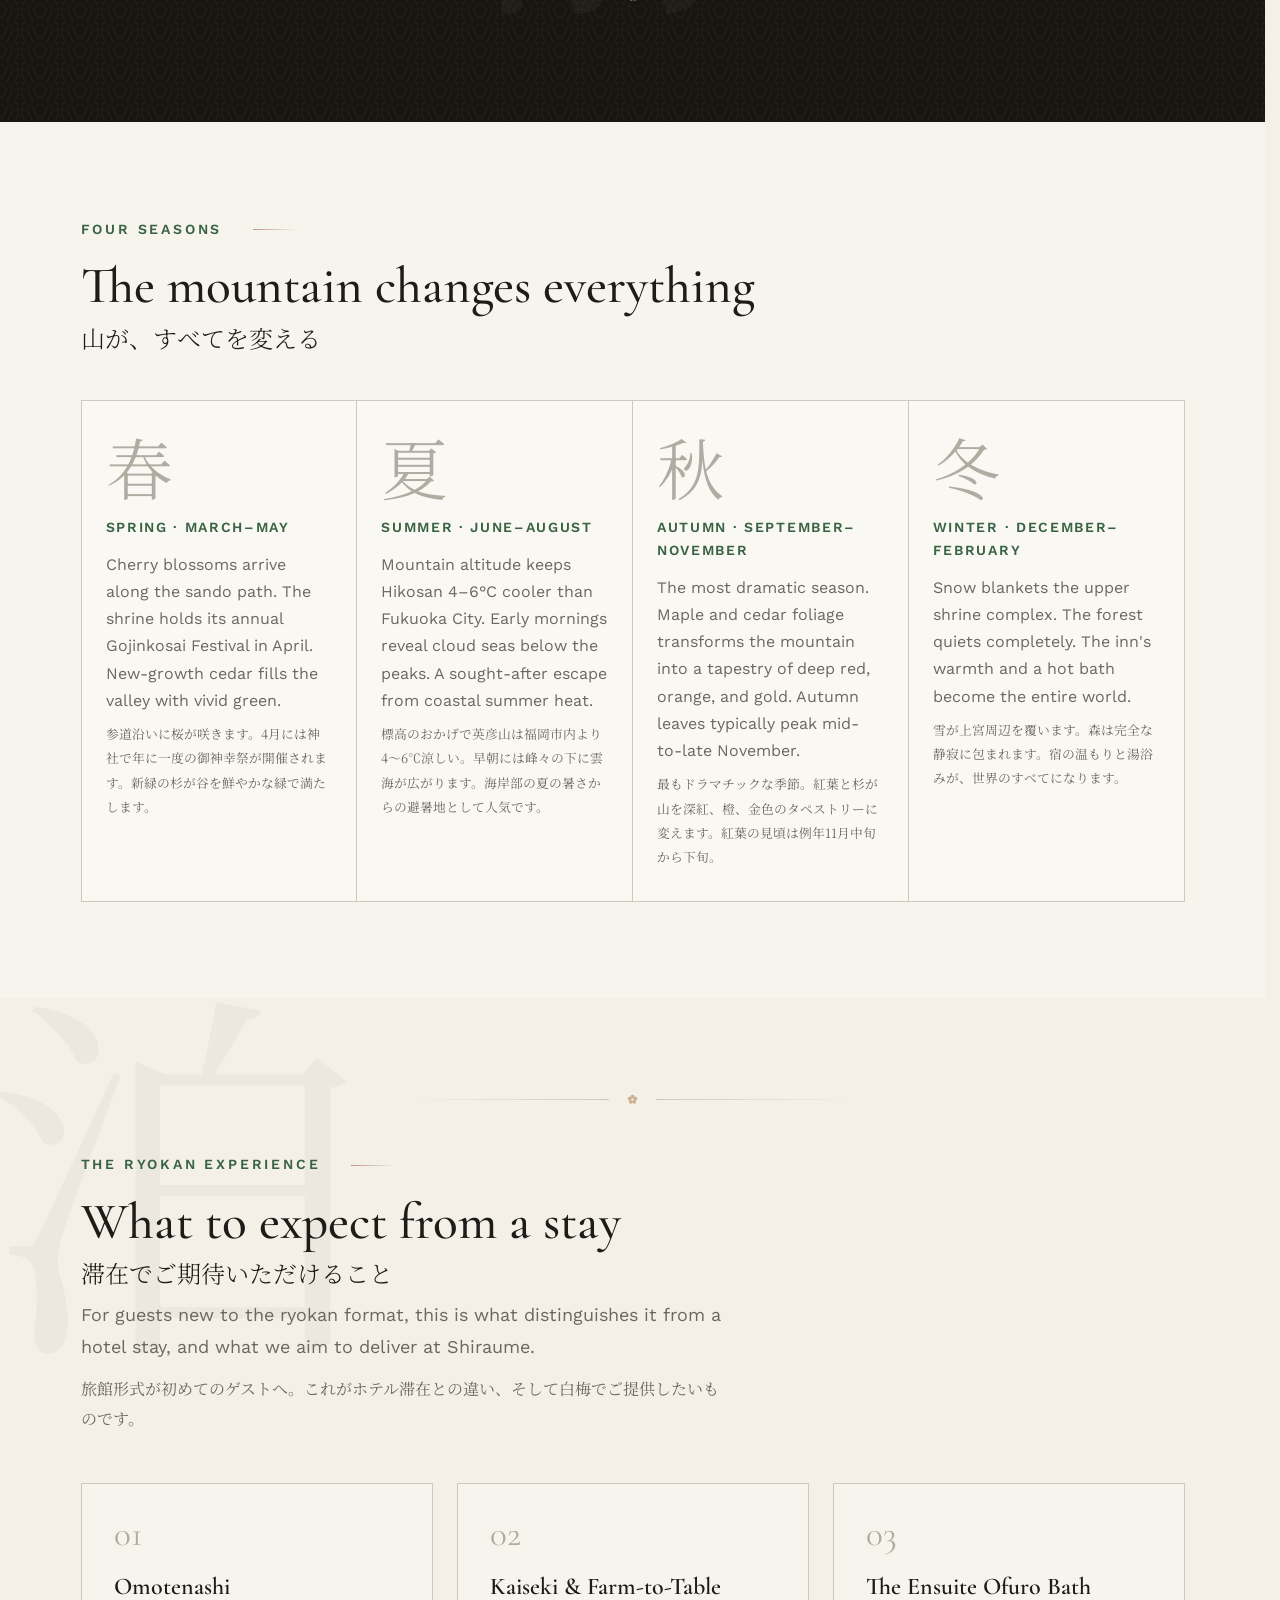
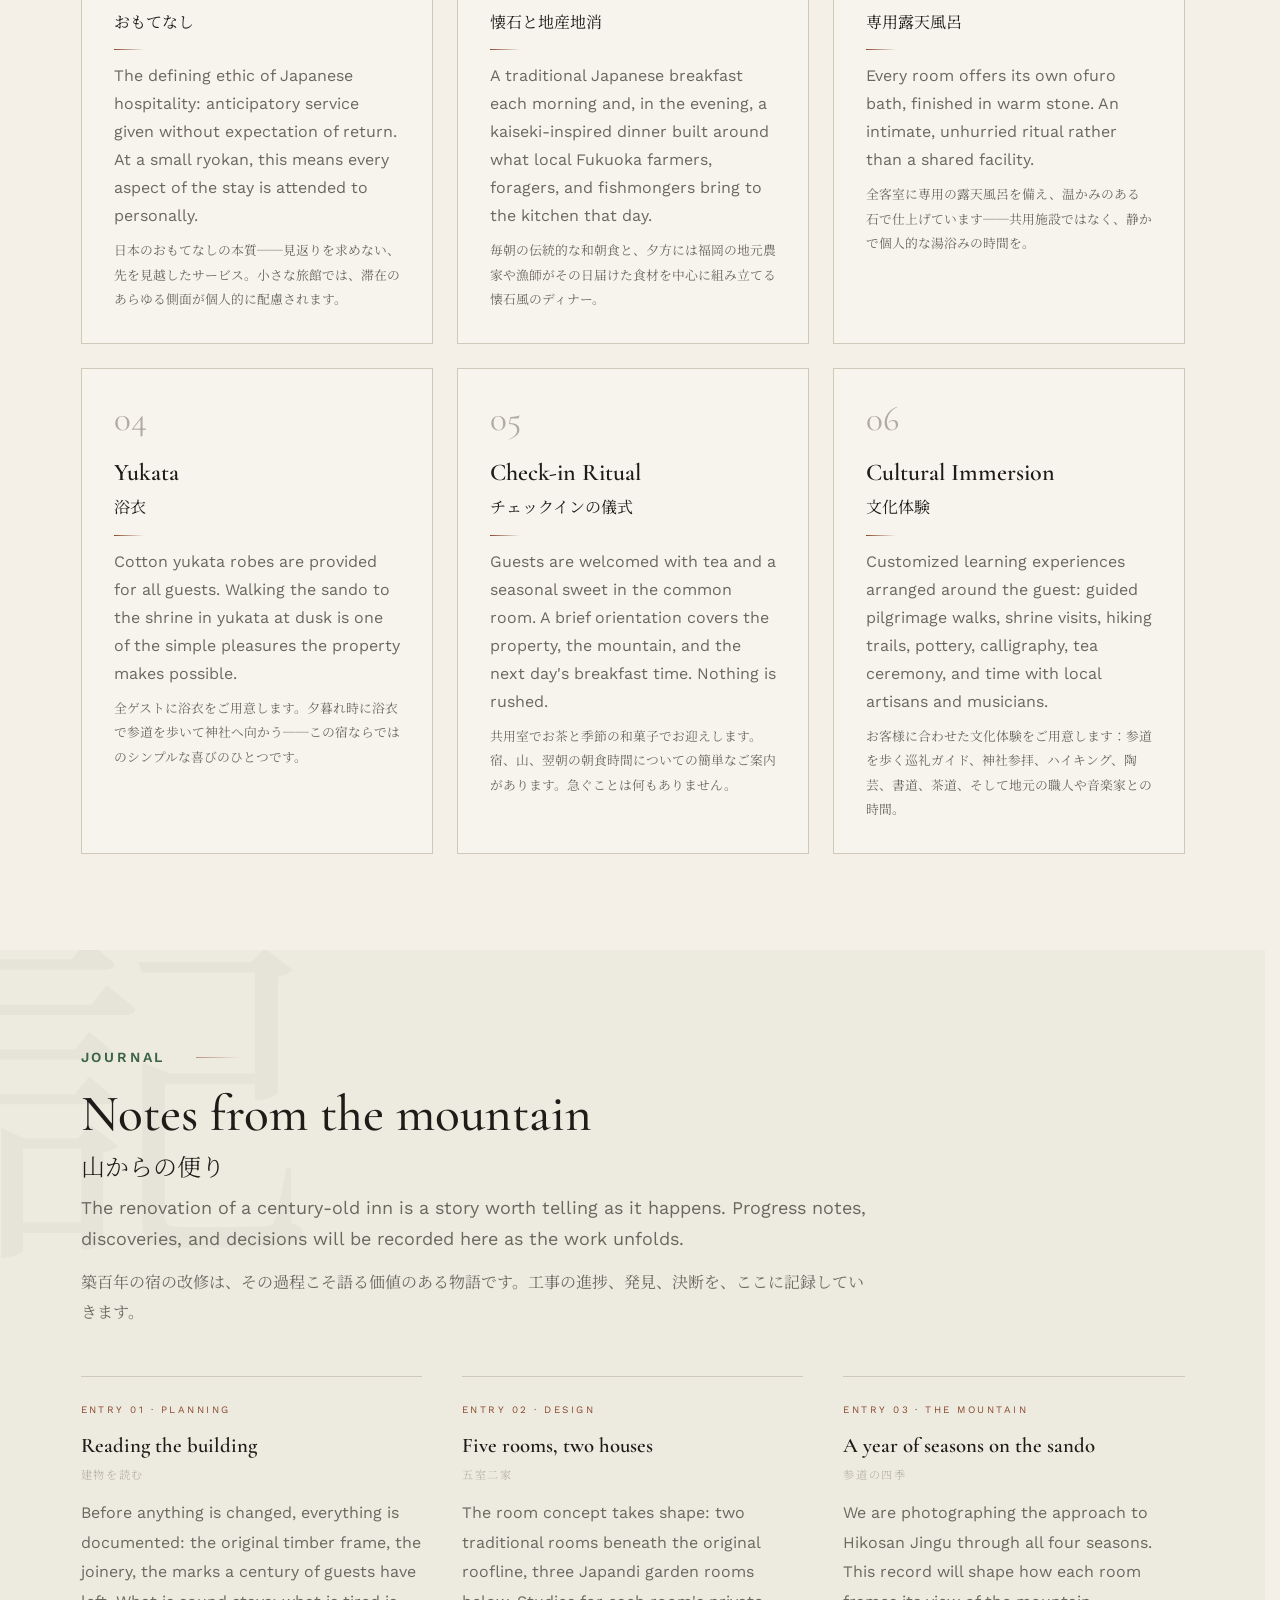
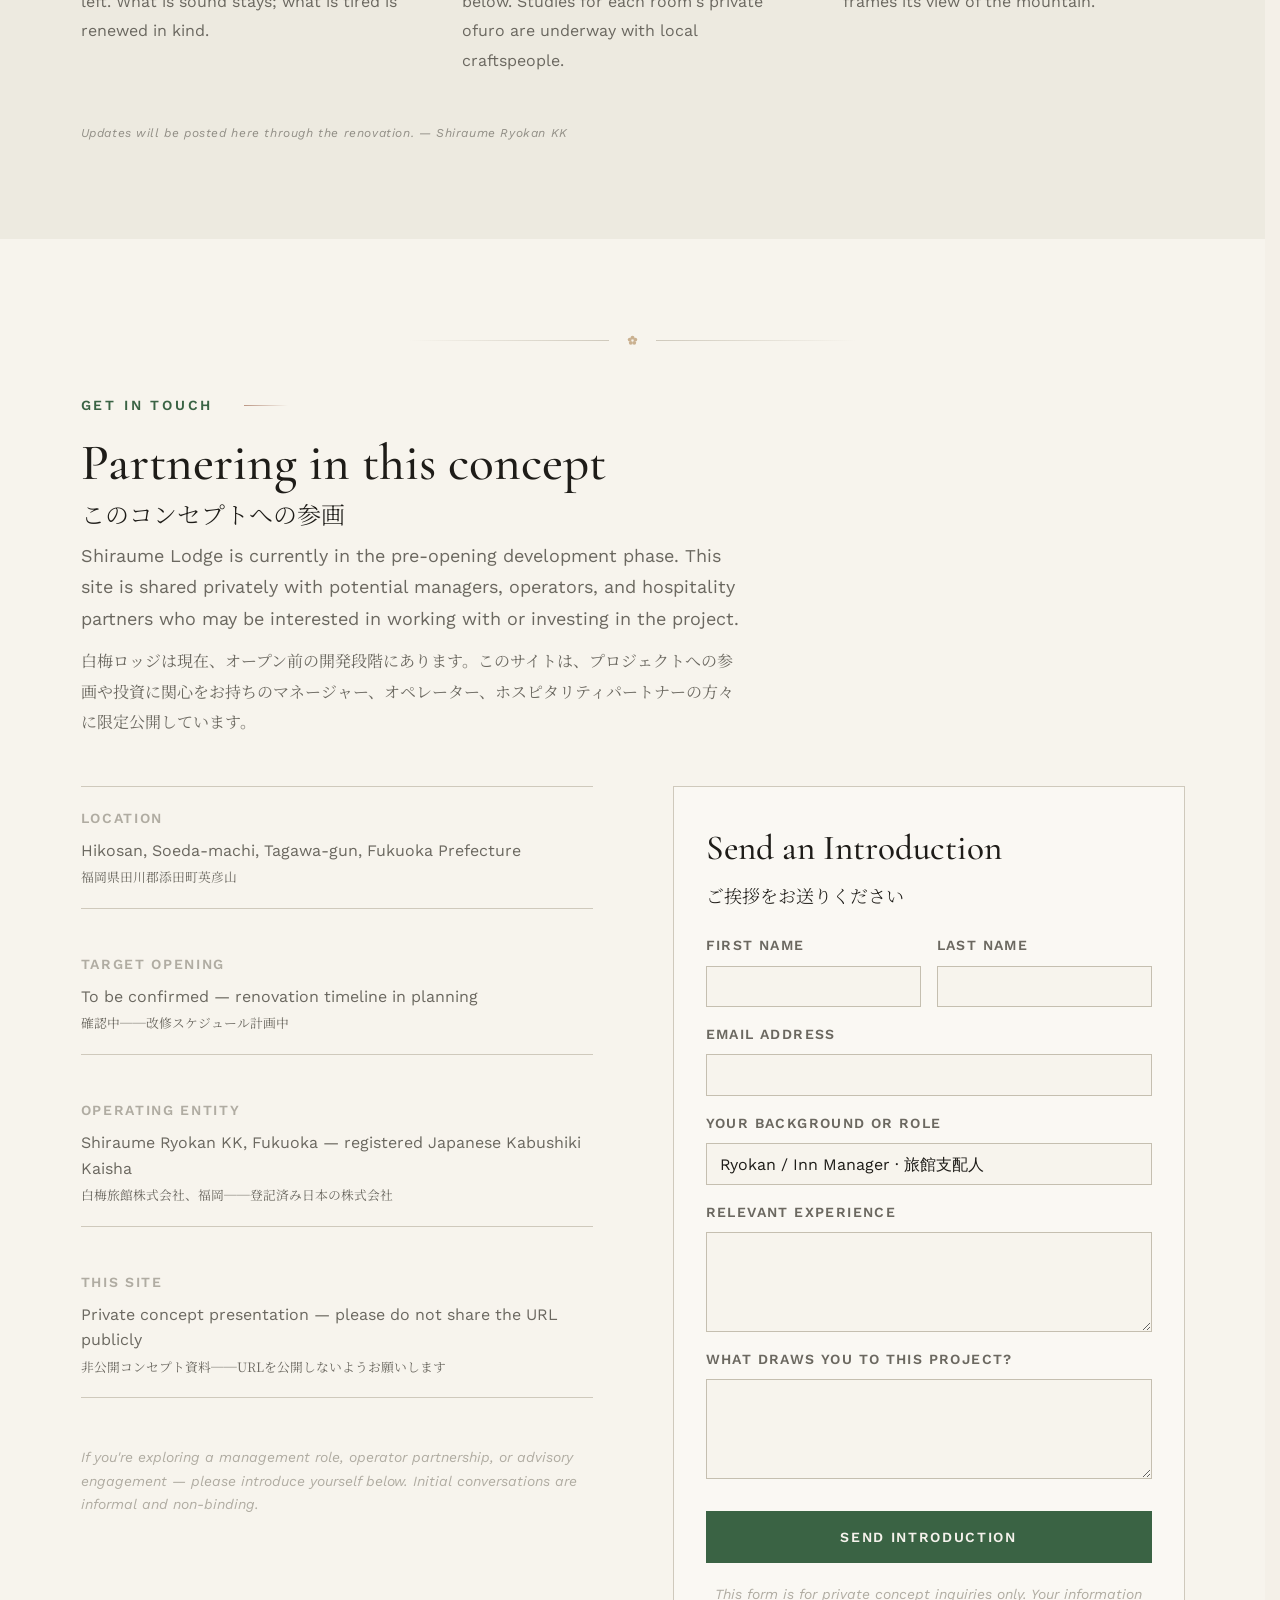
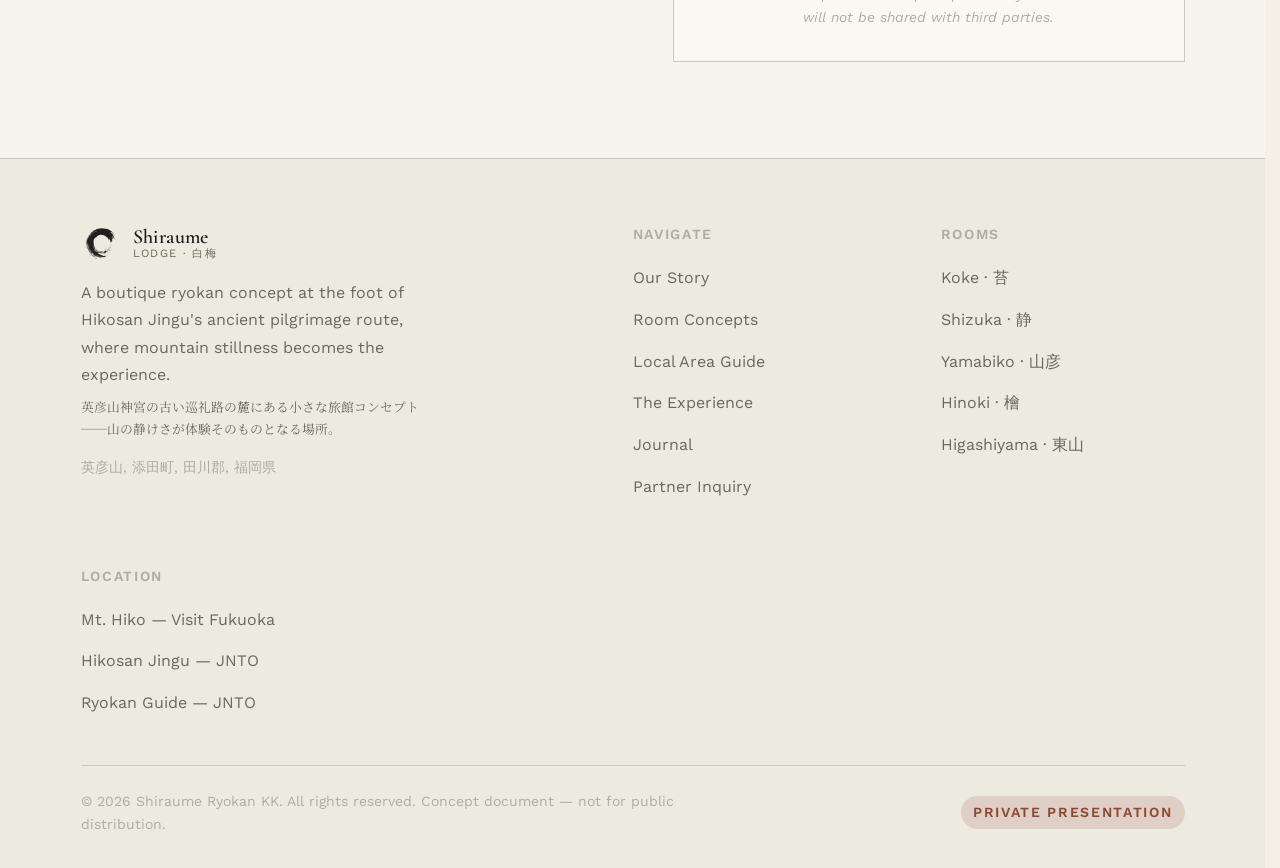
==== commit 21d2c166: "Take the em dashes out of the listed passages Seventeen passages, each repointed on what the sentenc" ====
--- a/index.html
+++ b/index.html
@@ -196,7 +196,7 @@
       <span class="en">Where the<br><em>pilgrimage</em><br>rests</span>
       <span class="ja hero-title-jp">巡礼の宿る<br>山のほとり</span>
     </h1>
-    <p class="hero-desc en hero-in" data-hero-order="2">A completely restored 110-year-old inn, reborn at the foot of Mt. Hiko's sacred sando — pairing deep mountain quiet with considered modern comfort.</p>
+    <p class="hero-desc en hero-in" data-hero-order="2">A completely restored 110-year-old inn, reborn at the foot of Mt. Hiko's sacred sando, pairing deep mountain quiet with considered modern comfort.</p>
     <p class="hero-desc-ja ja hero-in" data-hero-order="2">英彦山の参道を望む、築110年の宿を完全に修復。深い山の静けさと、現代の快適さを兼ね備えた新たな宿泊体験を提案します。</p>
     <div class="hero-actions hero-in" data-hero-order="3">
       <a href="#story" class="btn-primary">
@@ -259,11 +259,11 @@
           <h2 class="section-title"><span class="en">A century of shelter, returning to life</span><span class="ja">百年の宿、新たなる息吹</span></h2>
         </div>
         <div class="bilingual-block reveal">
-          <p class="story-text story-lede en">For over a hundred years, this building stood at the approach to Hikosan Jingu — welcoming pilgrims and mountain wanderers along one of Kyushu's most storied sacred routes. Today, it has been reborn through a complete renovation from the ground up, honoring its timber bones while reimagining every interior space.</p>
+          <p class="story-text story-lede en">For over a hundred years, this building stood at the approach to Hikosan Jingu, welcoming pilgrims and mountain wanderers along one of Kyushu's most storied sacred routes. Today, it has been reborn through a complete renovation from the ground up, honoring its timber bones while reimagining every interior space.</p>
           <p class="story-text ja">百年以上にわたり、この建物は英彦山神宮の参道入口に佇み、九州屈指の聖地を訪れる巡礼者や山旅人を迎えてきました。今、骨格となる木造軸組みを活かしながら、全ての内部空間を刷新する全面的な改修によって、新たな命が吹き込まれました。</p>
         </div>
         <div class="bilingual-block reveal">
-          <p class="story-text en">Operated by Shiraume Ryokan KK, the concept is a small, privately run lodging — five considered guest rooms, unhurried hospitality, and a setting that no city hotel can manufacture: the smell of cedar forest, the sound of mountain water, and a shrine that has anchored this valley since 740 CE.</p>
+          <p class="story-text en">Operated by Shiraume Ryokan KK, the concept is a small, privately run lodging with five considered guest rooms, unhurried hospitality, and a setting that no city hotel can manufacture: the smell of cedar forest, the sound of mountain water, and a shrine that has anchored this valley since 740 CE.</p>
           <p class="story-text ja">白梅旅館株式会社が運営するこのコンセプトは、五室のみの小さな宿。急ぐことのないおもてなしと、都市のホテルでは決して再現できない環境──杉の香り、山の水音、そして西暦740年からこの谷に鎮座する神社──がここにあります。</p>
         </div>
 
@@ -274,11 +274,11 @@
           </div>
           <div class="pillar-item">
             <div class="pillar-title"><span class="en">Slow Travel, Intentional Stay</span><span class="ja">ゆっくりとした旅、意図的な滞在</span></div>
-            <p class="pillar-desc"><span class="en">Designed for guests who want to linger — a minimum one-night stay with in-room breakfast. No itinerary required.</span><span class="ja">長く滞在したいゲストのために設計。最低1泊、朝食付き。スケジュールは不要です。</span></p>
+            <p class="pillar-desc"><span class="en">Designed for guests who want to linger. A minimum one-night stay with in-room breakfast. No itinerary required.</span><span class="ja">長く滞在したいゲストのために設計。最低1泊、朝食付き。スケジュールは不要です。</span></p>
           </div>
           <div class="pillar-item">
             <div class="pillar-title"><span class="en">Rooted in Omotenashi</span><span class="ja">おもてなしの心</span></div>
-            <p class="pillar-desc"><span class="en">Hospitality following the ryokan tradition — personal, anticipatory, and never transactional. Every guest attended to individually.</span><span class="ja">旅館の伝統に根ざしたおもてなし──個人的で、先を見越し、決して形式的ではありません。すべてのゲストに個別に寄り添います。</span></p>
+            <p class="pillar-desc"><span class="en">Hospitality following the ryokan tradition. Personal, anticipatory, and never transactional. Every guest attended to individually.</span><span class="ja">旅館の伝統に根ざしたおもてなし──個人的で、先を見越し、決して形式的ではありません。すべてのゲストに個別に寄り添います。</span></p>
           </div>
         </div>
       </div>
@@ -298,7 +298,7 @@
       <div class="story-pillars">
         <div class="pillar-item">
           <div class="pillar-title"><span class="en">Not a Recreation</span><span class="ja">再現ではなく、本物</span></div>
-          <p class="pillar-desc"><span class="en">Many properties stage a version of traditional Japan for visitors passing through. This is a working pilgrimage town, and the inn sits on the actual route — not a curated approximation of one.</span><span class="ja">多くの宿泊施設は、通り過ぎる旅行者のために「伝統的な日本」を演出します。ここは今も生きる巡礼の町であり、宿はその実際の参道の上に立っています──それを模した演出ではありません。</span></p>
+          <p class="pillar-desc"><span class="en">Many properties stage a version of traditional Japan for visitors passing through. This is a working pilgrimage town, and the inn sits on the actual route, not a curated approximation of one.</span><span class="ja">多くの宿泊施設は、通り過ぎる旅行者のために「伝統的な日本」を演出します。ここは今も生きる巡礼の町であり、宿はその実際の参道の上に立っています──それを模した演出ではありません。</span></p>
         </div>
         <div class="pillar-item">
           <div class="pillar-title"><span class="en">Five Rooms, Not Fifty</span><span class="ja">50室ではなく、5室</span></div>
@@ -316,12 +316,12 @@
     <div class="rooms-header reveal">
       <p class="section-eyebrow"><span class="en">Room Concepts</span><span class="ja">客室コンセプト</span></p>
       <h2 class="section-title"><span class="en">Two houses within one roof</span><span class="ja">ひとつ屋根の下、ふたつの居場所</span></h2>
-      <p class="section-intro"><span class="en">Downstairs, three Japandi-inspired rooms with a quieter, more contemporary hand. Upstairs, two traditional rooms within the inn's original architecture. Five rooms in total — each a distinct way of settling into the mountain.</span><span class="ja">1階には、静かで現代的な感性を纏う3つのジャパンディルーム。2階には、宿の元の建築を残す2つの伝統的な客室。合わせて5室──それぞれが異なる形で、この山に寄り添います。</span></p>
+      <p class="section-intro"><span class="en">Downstairs, three Japandi-inspired rooms with a quieter, more contemporary hand. Upstairs, two traditional rooms within the inn's original architecture. Five rooms in total, each a distinct way of settling into the mountain.</span><span class="ja">1階には、静かで現代的な感性を纏う3つのジャパンディルーム。2階には、宿の元の建築を残す2つの伝統的な客室。合わせて5室──それぞれが異なる形で、この山に寄り添います。</span></p>
     </div>
 
     <div class="rooms-subheader reveal">
       <h3 class="rooms-subheader-title"><span class="en">First Floor · Japandi Rooms</span><span class="ja">1階・ジャパンディルーム</span></h3>
-      <p class="rooms-subheader-desc"><span class="en">Three rooms blending Japanese and Scandinavian sensibilities — natural materials, quiet palettes, and direct access to the garden. Each has its own ensuite ofuro bath.</span><span class="ja">和とスカンジナビアの感性を組み合わせた3室──自然素材、静かな色調、庭への直接のアクセス。それぞれに専用のお風呂（露天風呂）を備えています。</span></p>
+      <p class="rooms-subheader-desc"><span class="en">Three rooms blending Japanese and Scandinavian sensibilities, with natural materials, quiet palettes, and direct access to the garden. Each has its own ensuite ofuro bath.</span><span class="ja">和とスカンジナビアの感性を組み合わせた3室──自然素材、静かな色調、庭への直接のアクセス。それぞれに専用のお風呂（露天風呂）を備えています。</span></p>
     </div>
 
     <div class="rooms-grid">
@@ -402,7 +402,7 @@
         <div class="room-body">
           <p class="room-type"><span class="en">Room 05</span><span class="ja">客室05</span></p>
           <h3 class="room-name"><span class="room-dot" aria-hidden="true"></span>Higashiyama — 東山</h3>
-          <p class="room-desc"><span class="en">The largest room in the inn — 18 tatami mats accommodating up to eight to ten guests, anchored by a circular window original to the building. Large enough for group dining within the room on request.</span><span class="ja">宿最大の客室──18畳、最大8〜10名まで対応。建物本来の円窓が特徴です。ご希望に応じて、室内での団体でのお食事にも対応できる広さです。</span></p>
+          <p class="room-desc"><span class="en">The largest room in the inn, with 18 tatami mats accommodating up to eight to ten guests, anchored by a circular window original to the building. Large enough for group dining within the room on request.</span><span class="ja">宿最大の客室──18畳、最大8〜10名まで対応。建物本来の円窓が特徴です。ご希望に応じて、室内での団体でのお食事にも対応できる広さです。</span></p>
           <div class="room-features">
             <span class="room-feature"><span class="en">18 Mats</span><span class="ja">18畳</span></span>
             <span class="room-feature"><span class="en">Up to 8–10 Guests</span><span class="ja">最大8〜10名</span></span>
@@ -438,8 +438,8 @@
         <div class="reveal">
           <p class="section-eyebrow"><span class="en">The Local Area</span><span class="ja">周辺エリア</span></p>
           <h2 class="section-title"><span class="en">Mt. Hiko and the Soeda valley</span><span class="ja">英彦山と添田の谷</span></h2>
-          <p class="area-intro"><span class="en">Soeda-machi sits in the Chikuho mountains of southeastern Fukuoka Prefecture, bordered by Oita to the east. The town's identity is inseparable from Mt. Hiko (英彦山) — a 1,200-meter sacred peak that has drawn pilgrims, Shugendo practitioners, and mountain ascetics for over 1,300 years.</span><span class="ja">添田町は福岡県南東部の筑豊山地に位置し、東は大分県と接しています。この町のアイデンティティは英彦山と切り離せません──1,200メートルの霊峰は、1,300年以上にわたり巡礼者、修験道の行者、山岳修行者を引き寄せてきました。</span></p>
-          <p class="area-intro" style="margin-top: var(--space-4);"><span class="en">For guests, this translates to extraordinary hiking, genuine cultural depth, and the kind of unhurried landscape that is increasingly rare in mainland Japan — within 60 to 90 minutes of Fukuoka City.</span><span class="ja">ゲストにとっては、素晴らしいハイキング、本物の文化的深み、そして本州ではますます稀になりつつある急がない景観──福岡市内から60〜90分の距離にあります。</span></p>
+          <p class="area-intro"><span class="en">Soeda-machi sits in the Chikuho mountains of southeastern Fukuoka Prefecture, bordered by Oita to the east. The town's identity is inseparable from Mt. Hiko (英彦山), a 1,200-meter sacred peak that has drawn pilgrims, Shugendo practitioners, and mountain ascetics for over 1,300 years.</span><span class="ja">添田町は福岡県南東部の筑豊山地に位置し、東は大分県と接しています。この町のアイデンティティは英彦山と切り離せません──1,200メートルの霊峰は、1,300年以上にわたり巡礼者、修験道の行者、山岳修行者を引き寄せてきました。</span></p>
+          <p class="area-intro" style="margin-top: var(--space-4);"><span class="en">For guests, this translates to extraordinary hiking, genuine cultural depth, and the kind of unhurried landscape that is increasingly rare in mainland Japan, all within 60 to 90 minutes of Fukuoka City.</span><span class="ja">ゲストにとっては、素晴らしいハイキング、本物の文化的深み、そして本州ではますます稀になりつつある急がない景観──福岡市内から60〜90分の距離にあります。</span></p>
         </div>
 
         <div class="area-spots reveal">
@@ -502,7 +502,7 @@
   <span class="interlude-kanji" aria-hidden="true">静</span>
   <div class="interlude-inner reveal">
     <p class="interlude-eyebrow">The Spirit of the Place · 山の心</p>
-    <p class="interlude-quote en">Silence here is not the absence of sound —<br>it is cedar rain, temple bells, the mountain breathing.<br><em>We are simply restoring a place to listen.</em></p>
+    <p class="interlude-quote en">Silence here is not the absence of sound.<br>It is cedar rain, temple bells, the mountain breathing.<br><em>We are simply restoring a place to listen.</em></p>
     <p class="interlude-quote ja" style="font-family:'Noto Serif JP',serif;font-weight:300;">静けさとは、音の無いことではなく、<br>杉の雨、寺の鐘、山の呼吸。<br><em>私たちはただ、耳を澄ます場所を取り戻しているのです。</em></p>
     <p class="interlude-jp-line">静けさとは、音の無いことではなく、山の呼吸に耳を澄ますこと。</p>
     <div class="interlude-sep"><span class="interlude-ume"></span></div>
@@ -560,7 +560,7 @@
     <div class="experience-header reveal">
       <p class="section-eyebrow"><span class="en">The Ryokan Experience</span><span class="ja">旅館の体験</span></p>
       <h2 class="section-title"><span class="en">What to expect from a stay</span><span class="ja">滞在でご期待いただけること</span></h2>
-      <p class="section-intro"><span class="en">For guests new to the ryokan format, this is what distinguishes it from a hotel stay — and what we aim to deliver at Shiraume.</span><span class="ja">旅館形式が初めてのゲストへ。これがホテル滞在との違い、そして白梅でご提供したいものです。</span></p>
+      <p class="section-intro"><span class="en">For guests new to the ryokan format, this is what distinguishes it from a hotel stay, and what we aim to deliver at Shiraume.</span><span class="ja">旅館形式が初めてのゲストへ。これがホテル滞在との違い、そして白梅でご提供したいものです。</span></p>
     </div>
     <div class="experience-grid">
       <div class="exp-card reveal">
@@ -579,7 +579,7 @@
         <div class="exp-num">03</div>
         <div class="exp-title"><span class="en">The Ensuite Ofuro Bath</span><span class="ja">専用露天風呂</span></div>
         <div class="exp-line" aria-hidden="true"></div>
-        <p class="exp-desc"><span class="en">Every room offers its own ofuro bath, finished in warm stone — an intimate, unhurried ritual rather than a shared facility.</span><span class="ja">全客室に専用の露天風呂を備え、温かみのある石で仕上げています──共用施設ではなく、静かで個人的な湯浴みの時間を。</span></p>
+        <p class="exp-desc"><span class="en">Every room offers its own ofuro bath, finished in warm stone. An intimate, unhurried ritual rather than a shared facility.</span><span class="ja">全客室に専用の露天風呂を備え、温かみのある石で仕上げています──共用施設ではなく、静かで個人的な湯浴みの時間を。</span></p>
       </div>
       <div class="exp-card reveal">
         <div class="exp-num">04</div>
@@ -617,7 +617,7 @@
         <div class="j-date">Entry 01 · Planning</div>
         <div class="j-title"><span class="en">Reading the building</span><span class="ja">建物を読む</span></div>
         <div class="j-jp">建物を読む</div>
-        <p class="j-body"><span class="en">Before anything is changed, everything is documented — the original timber frame, the joinery, the marks a century of guests have left. What is sound stays; what is tired is renewed in kind.</span><span class="ja">何かを変える前に、すべてを記録します──元の木造軸組み、継手、そして百年のゲストが残した痕跡。健全なものは残し、傷んだものは同じ方法で更新します。</span></p>
+        <p class="j-body"><span class="en">Before anything is changed, everything is documented: the original timber frame, the joinery, the marks a century of guests have left. What is sound stays; what is tired is renewed in kind.</span><span class="ja">何かを変える前に、すべてを記録します──元の木造軸組み、継手、そして百年のゲストが残した痕跡。健全なものは残し、傷んだものは同じ方法で更新します。</span></p>
       </article>
       <article class="j-entry reveal">
         <div class="j-date">Entry 02 · Design</div>
@@ -629,7 +629,7 @@
         <div class="j-date">Entry 03 · The Mountain</div>
         <div class="j-title"><span class="en">A year of seasons on the sando</span><span class="ja">参道の四季</span></div>
         <div class="j-jp">参道の四季</div>
-        <p class="j-body"><span class="en">We are photographing the approach to Hikosan Jingu through all four seasons — the record that will shape how each room frames its view of the mountain.</span><span class="ja">英彦山神宮への参道を四季を通して撮影しています──各客室が山の眺めをどう切り取るかを決める記録になります。</span></p>
+        <p class="j-body"><span class="en">We are photographing the approach to Hikosan Jingu through all four seasons. This record will shape how each room frames its view of the mountain.</span><span class="ja">英彦山神宮への参道を四季を通して撮影しています──各客室が山の眺めをどう切り取るかを決める記録になります。</span></p>
       </article>
     </div>
     <p class="j-note"><span class="en">Updates will be posted here through the renovation. — Shiraume Ryokan KK</span><span class="ja">改修期間中、ここに更新を掲載します。──白梅旅館株式会社</span></p>
@@ -736,7 +736,7 @@
             <span class="logo-sub">Lodge · 白梅</span>
           </div>
         </a>
-        <p class="footer-tagline"><span class="en">A boutique ryokan concept at the foot of Hikosan Jingu's ancient pilgrimage route — where mountain stillness becomes the experience.</span><span class="ja">英彦山神宮の古い巡礼路の麓にある小さな旅館コンセプト──山の静けさが体験そのものとなる場所。</span></p>
+        <p class="footer-tagline"><span class="en">A boutique ryokan concept at the foot of Hikosan Jingu's ancient pilgrimage route, where mountain stillness becomes the experience.</span><span class="ja">英彦山神宮の古い巡礼路の麓にある小さな旅館コンセプト──山の静けさが体験そのものとなる場所。</span></p>
         <address class="footer-address">英彦山, 添田町, 田川郡, 福岡県</address>
       </div>
 
--- a/style.css
+++ b/style.css
@@ -55,6 +55,12 @@
   --input:             #c5bfb0;
   --ring:              #3a6344;
   --radius:            0.5rem;
+  /* Referenced in six places and defined in none, so every one of those
+     border-radius declarations was invalid and dropped — pills came out
+     as rectangles. All six users are pill-shaped controls: the language
+     and theme toggles, Inquire, the room feature tags, the room concept
+     badge and the footer's Private Presentation mark. */
+  --radius-full:       999px;
 
   /* Custom tokens */
   --color-bg:              #f4f0e8;
@@ -599,7 +605,7 @@
   padding: 0.85rem 2rem;
   background: var(--color-primary);
   color: var(--color-text-inverse);
-  border-radius: 0;
+  border-radius: var(--radius-full);
   border: 1px solid var(--color-primary);
   transition: all var(--transition-interactive);
   display: inline-flex;
@@ -620,7 +626,7 @@
   padding: 0.85rem 2rem;
   background: transparent;
   color: #ffffff;
-  border-radius: 0;
+  border-radius: var(--radius-full);
   border: 1px solid #ffffff;
   transition: all var(--transition-interactive);
   display: inline-flex;
@@ -632,6 +638,16 @@
   transform: translateY(-1px);
 }
 .hero-scroll {
+  /* Centred on the hero rather than hanging off the left margin. The line
+     stays where it was, immediately before the word.
+
+     The box is shrunk to its contents and centred, rather than left full
+     width with the contents centred inside it — the travelling segment
+     below is positioned from this box's left edge, and against a
+     full-width box that edge is the far side of the screen. */
+  width: fit-content;
+  margin-inline: auto;
+  position: relative;
   font-family: var(--font-body);
   font-size: var(--text-xs);
   letter-spacing: 0.15em;
@@ -642,12 +658,37 @@
   gap: var(--space-3);
   text-shadow: 0 1px 6px rgba(10,8,6,0.5);
 }
+/* The track: the full line, held back so the travelling segment reads
+   against it rather than competing with it. */
 .hero-scroll::before {
   content: '';
   display: block;
   width: 1px;
   height: 2.5rem;
-  background: rgba(253,252,249,0.55);
+  background: rgba(253,252,249,0.28);
+}
+/* And the segment that runs down it — the gesture of scrolling, made
+   once every two and a half seconds. Absolutely positioned over the
+   track, so the flex row's own layout is untouched. */
+.hero-scroll::after {
+  content: '';
+  position: absolute;
+  left: 0;
+  top: calc(50% - 1.25rem);
+  width: 1px;
+  height: 0.95rem;
+  background: linear-gradient(to bottom, rgba(253,252,249,0), #fdfcf9);
+  animation: hero-scroll-run 2.5s cubic-bezier(0.65, 0, 0.35, 1) infinite;
+}
+@keyframes hero-scroll-run {
+  0%        { transform: translateY(-0.95rem); opacity: 0; }
+  18%       { opacity: 1; }
+  70%       { opacity: 1; }
+  100%      { transform: translateY(2.5rem); opacity: 0; }
+}
+@media (prefers-reduced-motion: reduce) {
+  .hero-scroll::after { animation: none; opacity: 0; }
+  .hero-scroll::before { background: rgba(253,252,249,0.55); }
 }
 
 /* ── STATS BAR ───────────────────────────────────────────── */
--- a/enhance.css
+++ b/enhance.css
@@ -1068,3 +1068,25 @@
 .dark .site-footer {
   background-image: url("data:image/svg+xml,%3Csvg xmlns='http://www.w3.org/2000/svg' width='40' height='20'%3E%3Cg fill='none' stroke='%23B8956A' stroke-opacity='0.055' stroke-width='1'%3E%3Ccircle cx='20' cy='20' r='18'/%3E%3Ccircle cx='20' cy='20' r='12'/%3E%3Ccircle cx='20' cy='20' r='6'/%3E%3Ccircle cx='0' cy='10' r='18'/%3E%3Ccircle cx='0' cy='10' r='12'/%3E%3Ccircle cx='0' cy='10' r='6'/%3E%3Ccircle cx='40' cy='10' r='18'/%3E%3Ccircle cx='40' cy='10' r='12'/%3E%3Ccircle cx='40' cy='10' r='6'/%3E%3C/g%3E%3C/svg%3E");
 }
+
+/* ─── ROOM CARDS · DARK MODE ─────────────────────────────────────────
+   The card body text was inheriting --color-primary, which in dark mode
+   is the sage green (#7eaa8a) — so a whole paragraph of description came
+   up green. Body copy is body copy; it reads in the text colour. */
+.dark .room-desc,
+.dark .room-desc .ja { color: var(--color-text); }
+
+/* The feature tags, filled rather than outlined: a quiet green panel with
+   the sage on top of it, which is the pairing the palette already uses
+   for .accent / .accent-foreground. Now that --radius-full resolves,
+   these are the pills they were always written to be. */
+.dark .room-feature {
+  background: var(--color-primary-highlight);
+  border-color: transparent;
+  color: var(--color-primary);
+}
+
+/* View Room & Rates picks up the same muted gold as the interlude's
+   eyebrow, so the two smallest voices on the page agree. */
+.dark .room-cta { color: var(--gold2); }
+.dark .room-card:hover .room-cta { color: #d3b183; }
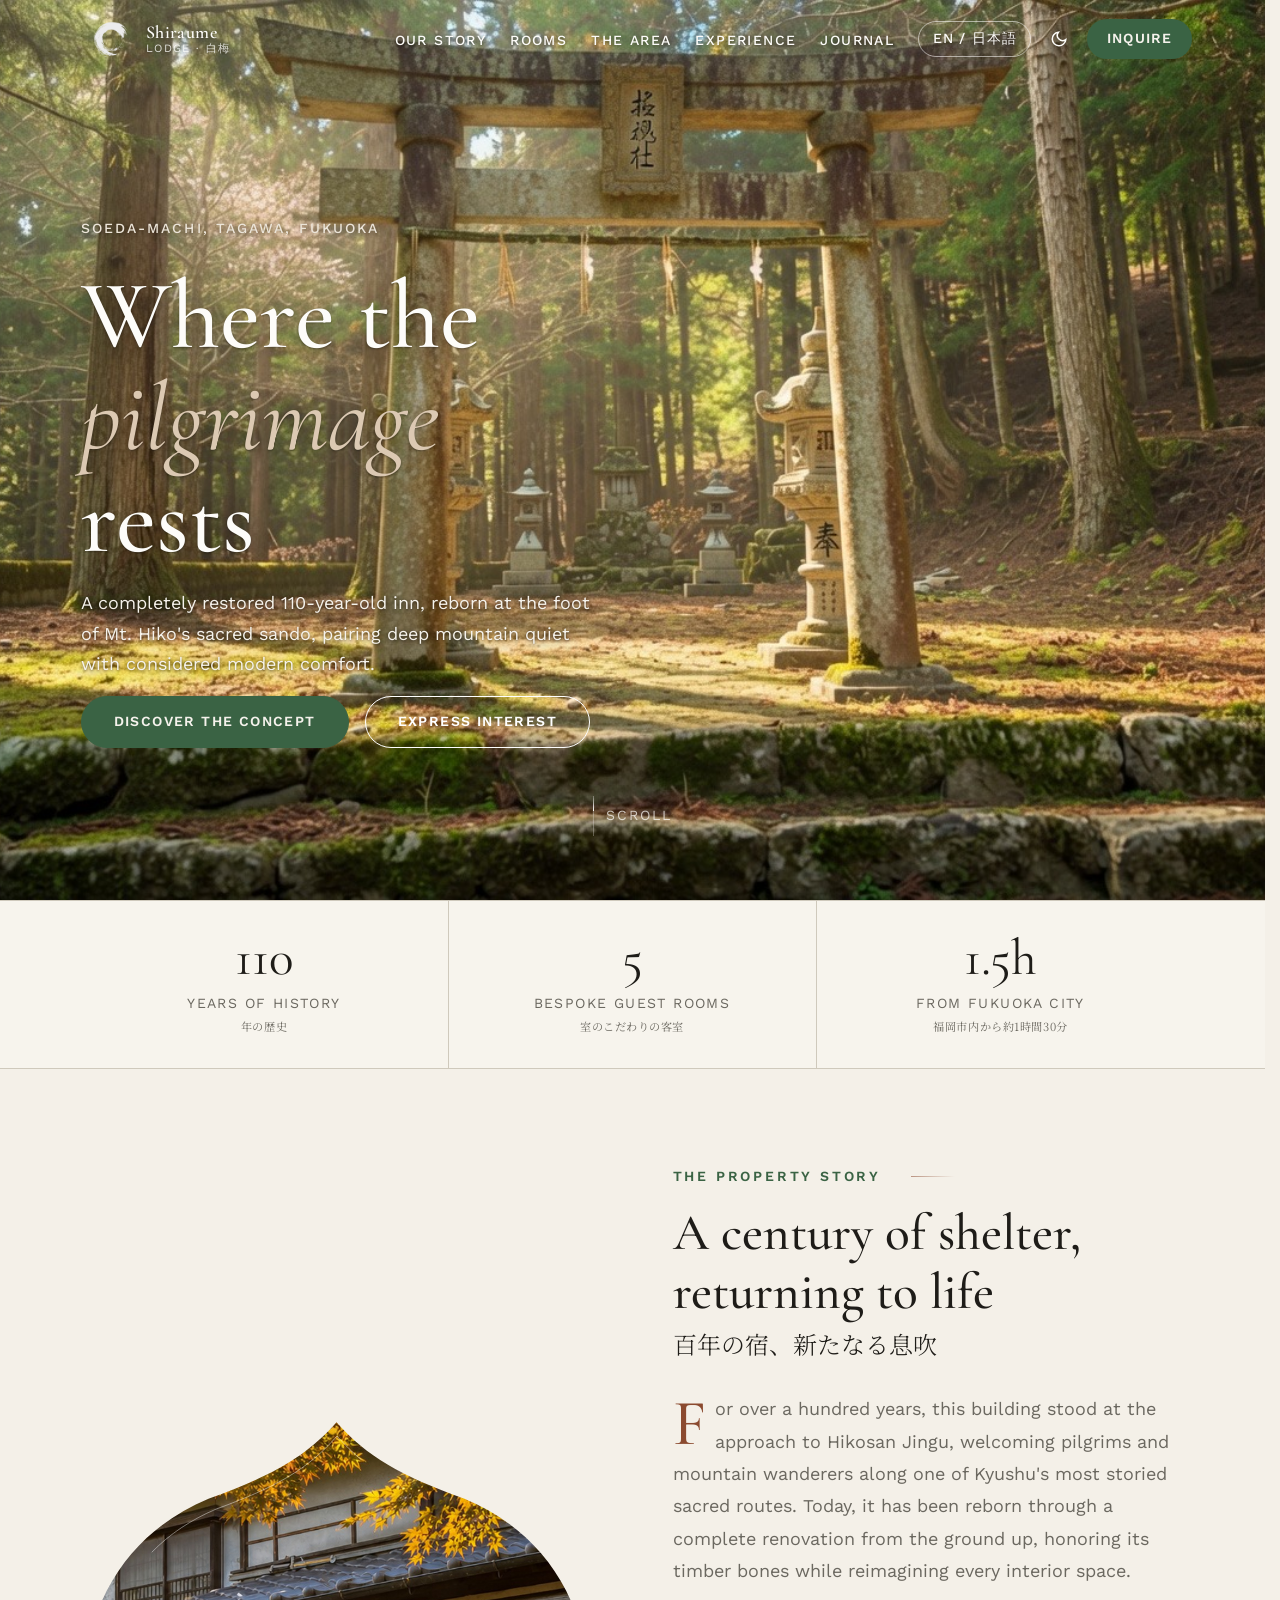
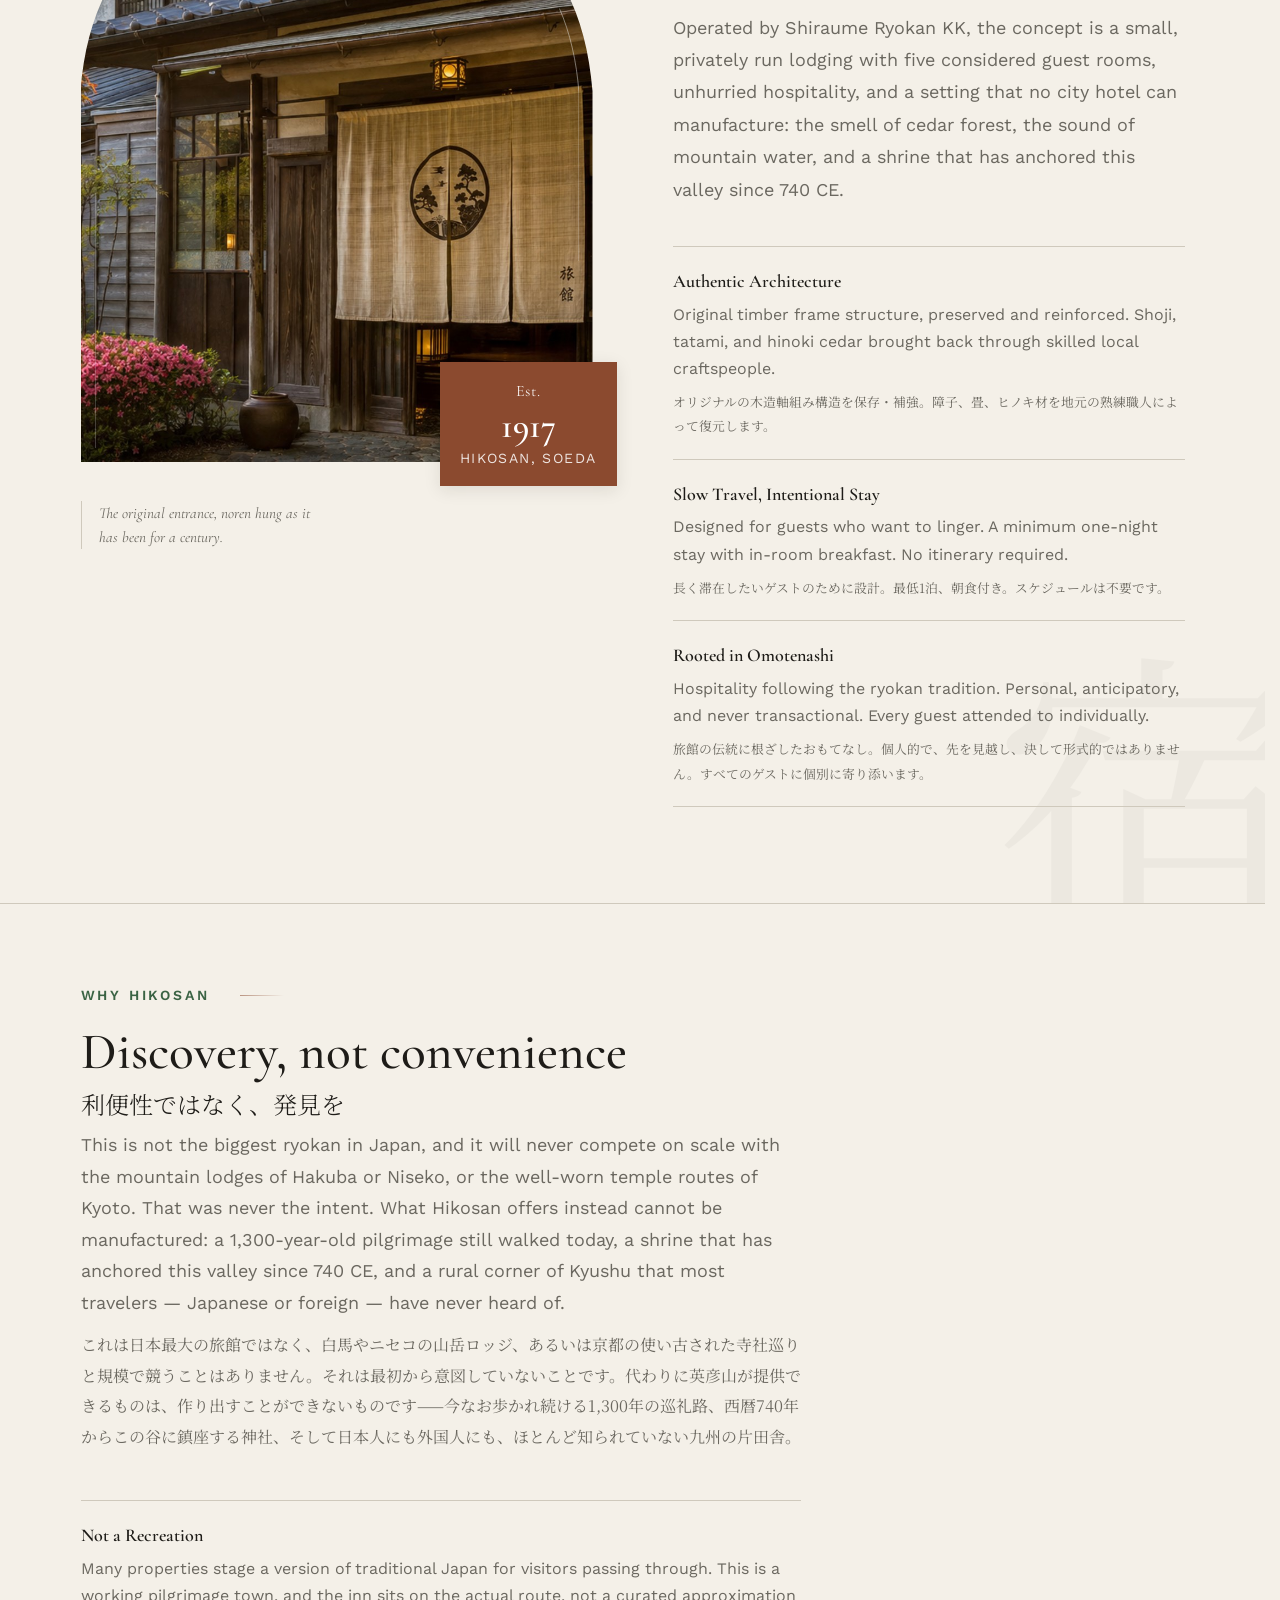
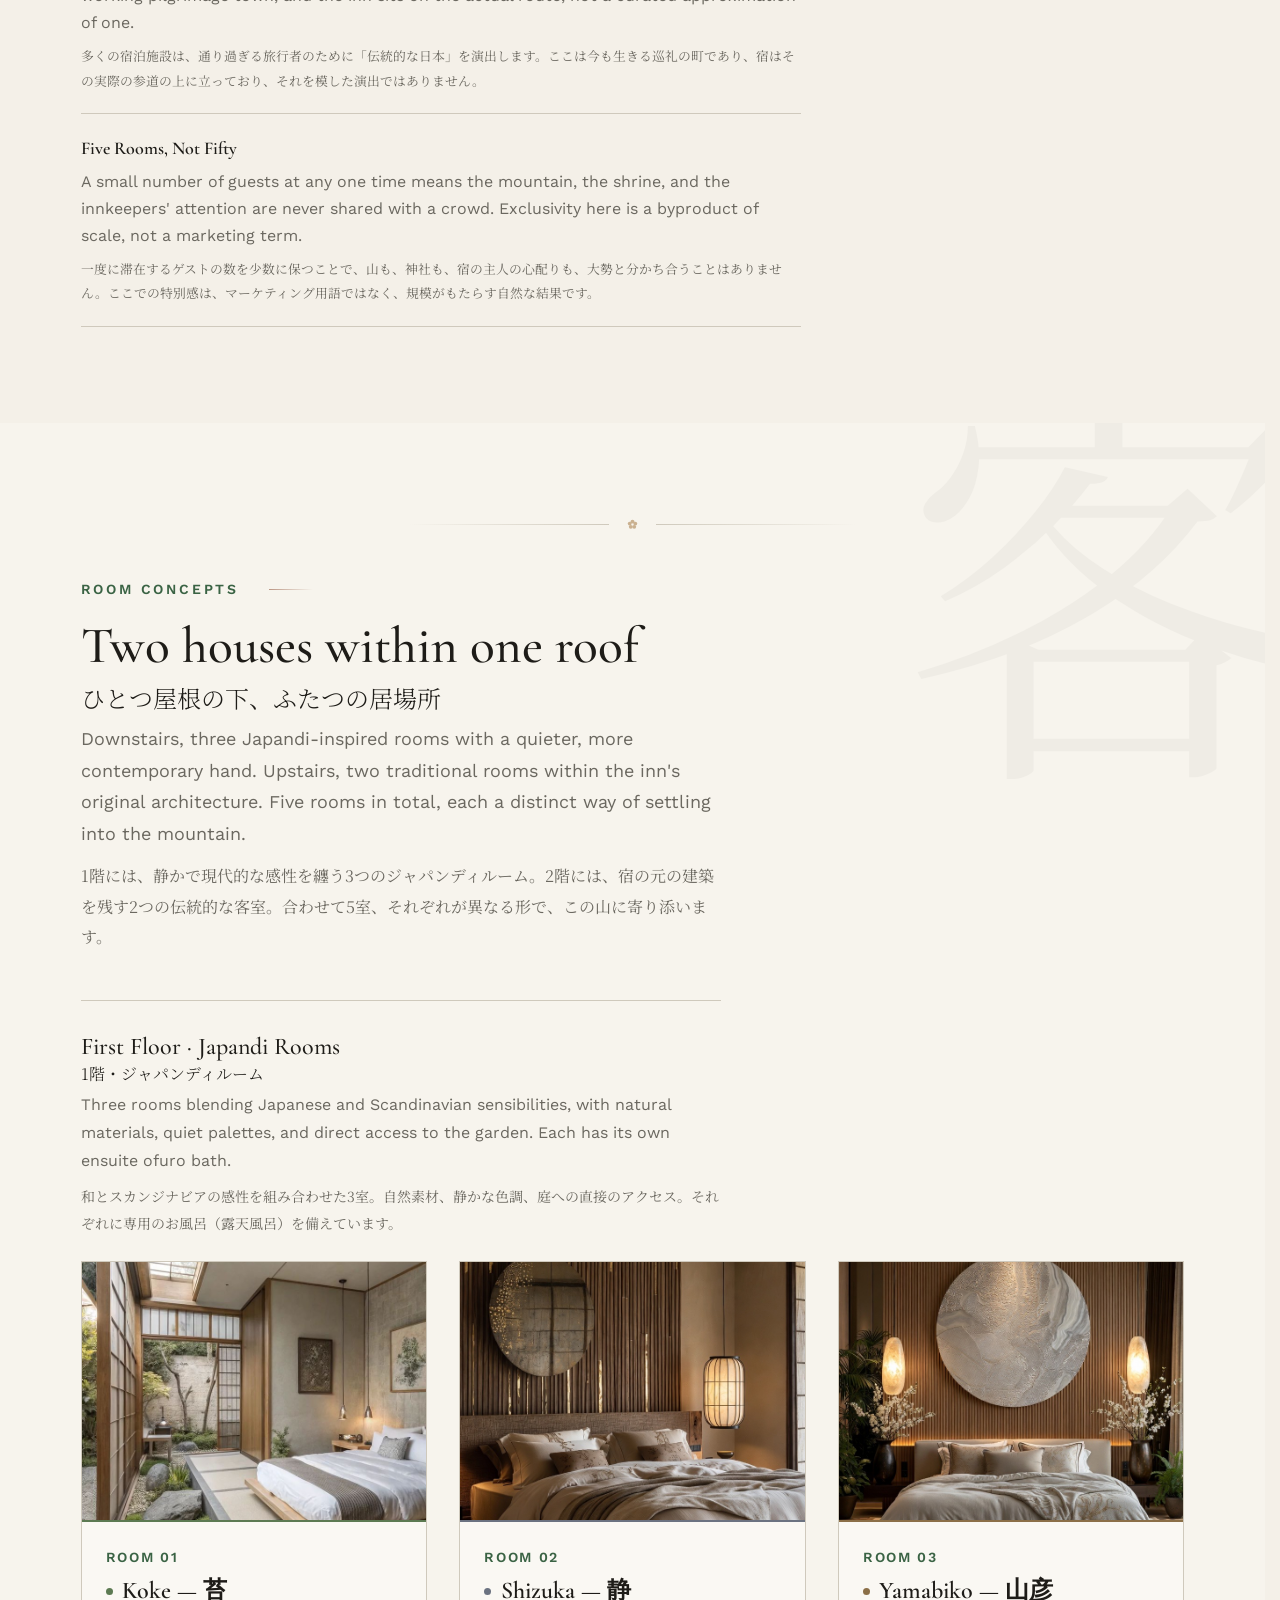
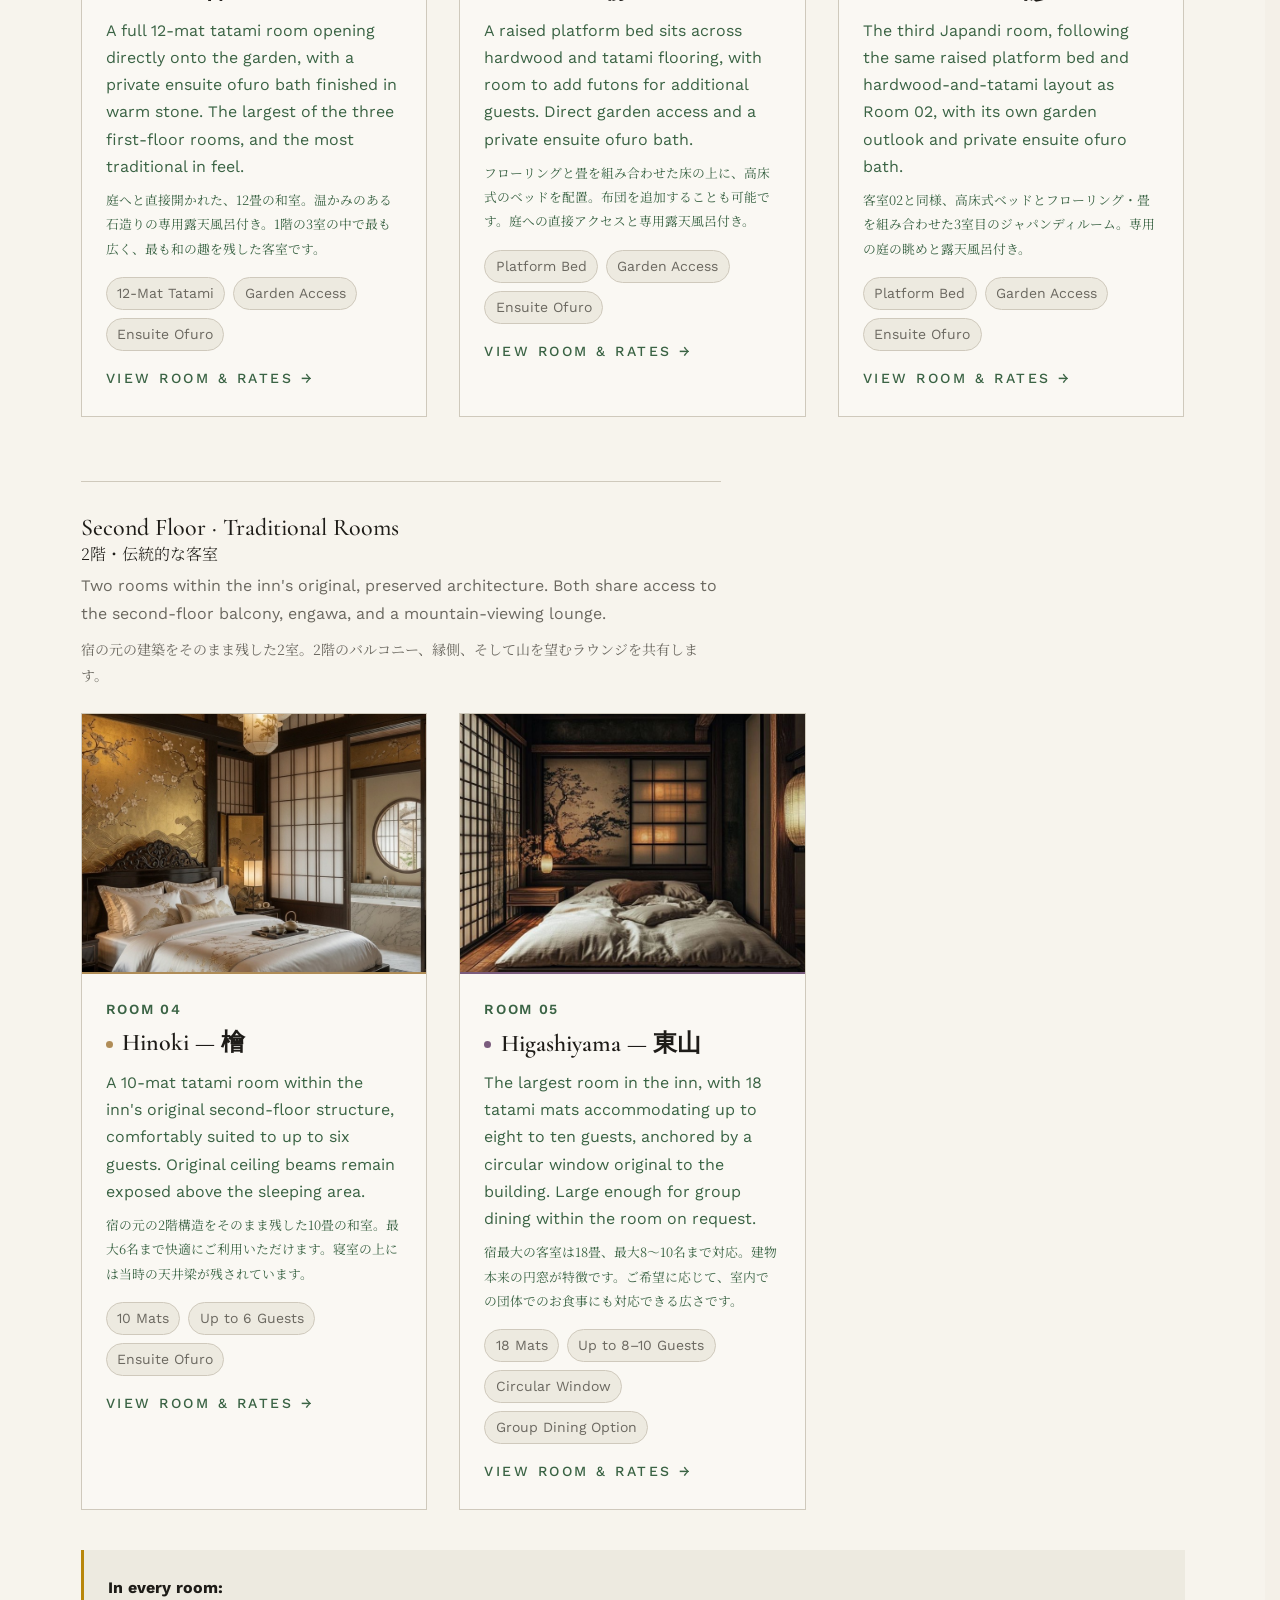
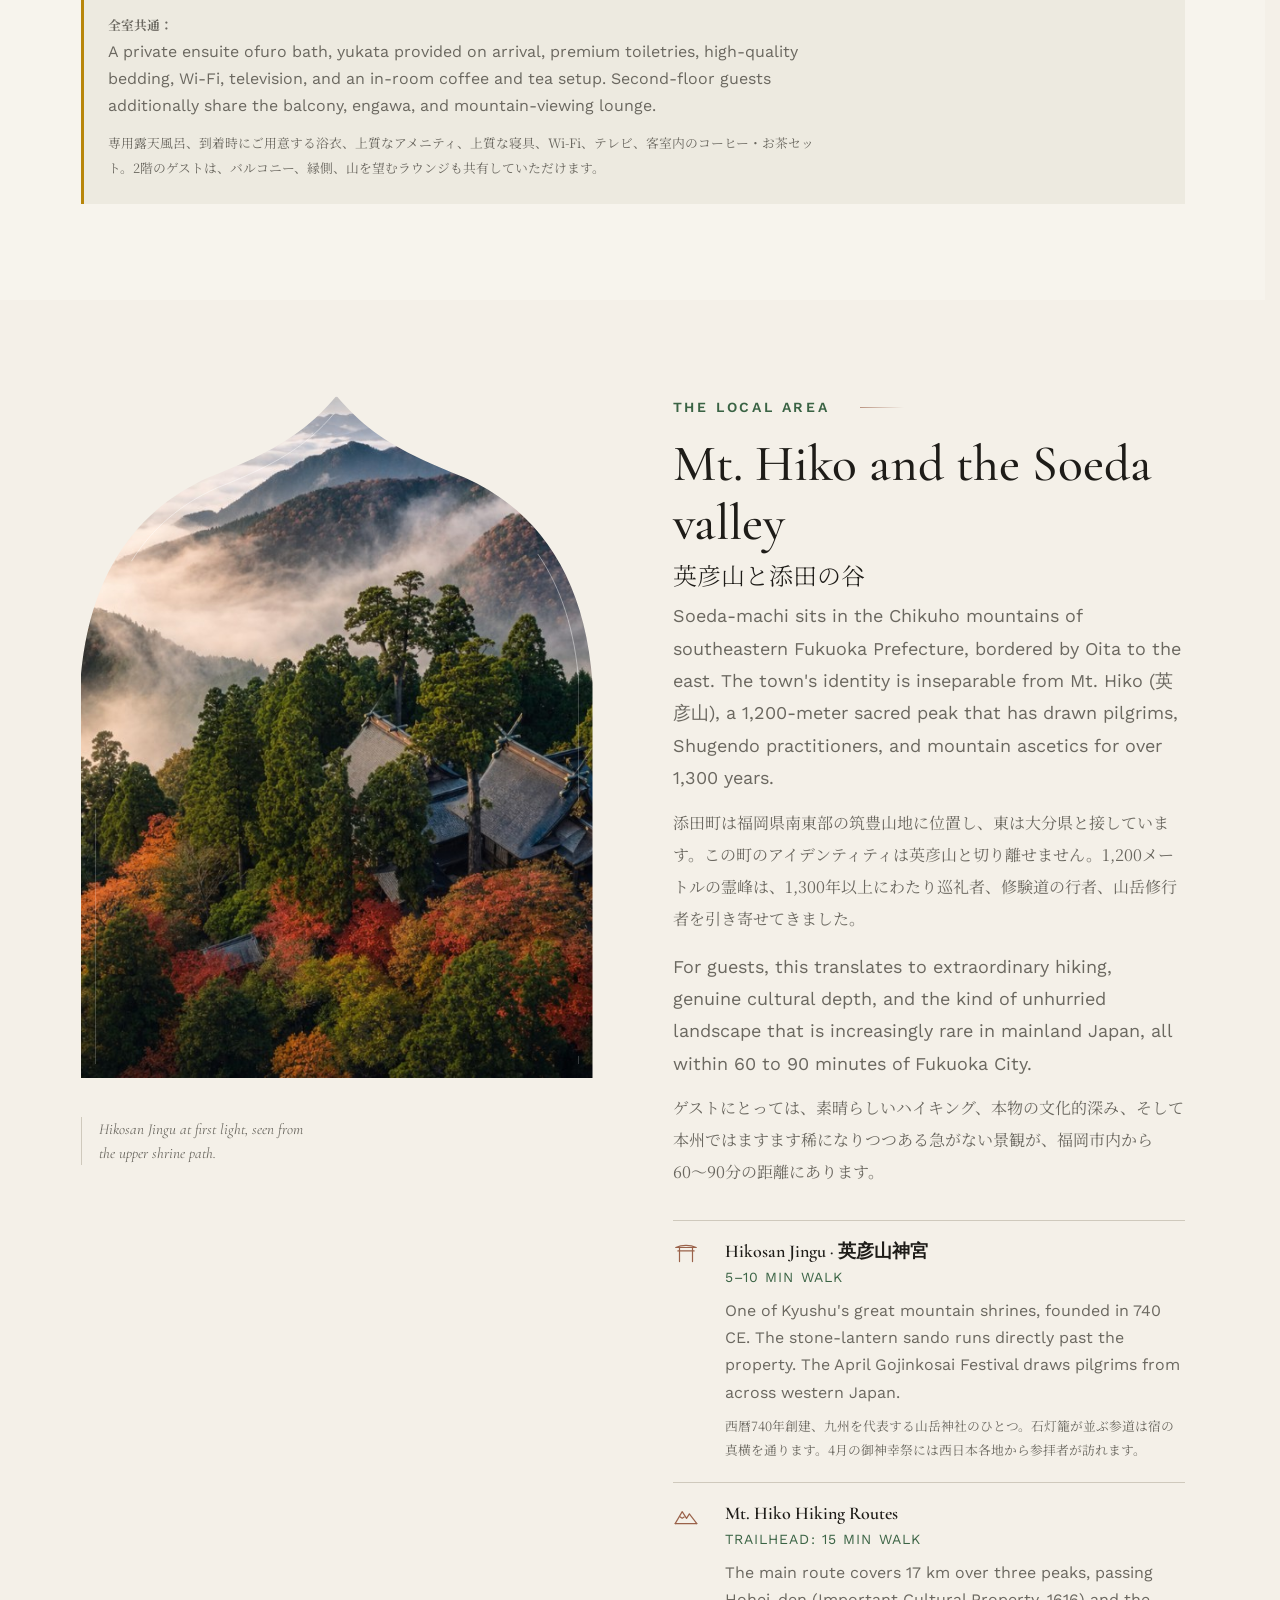
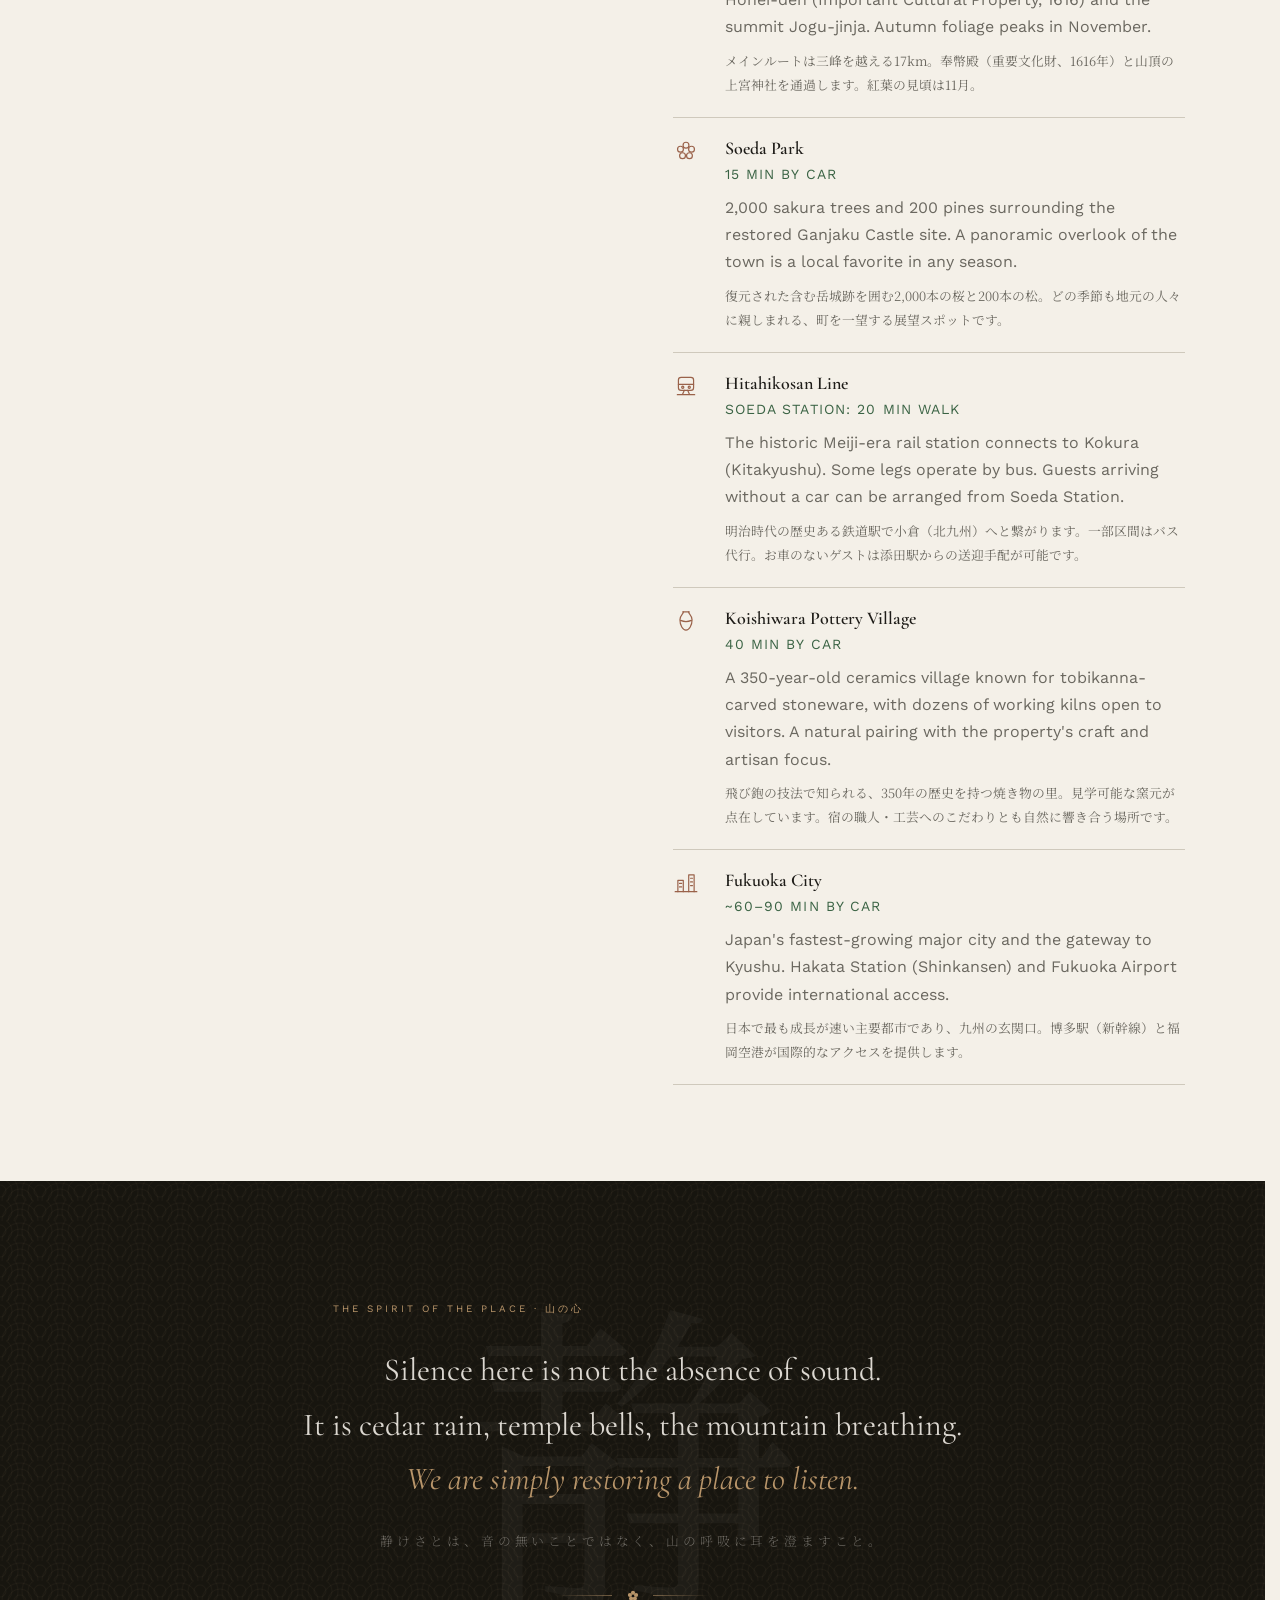
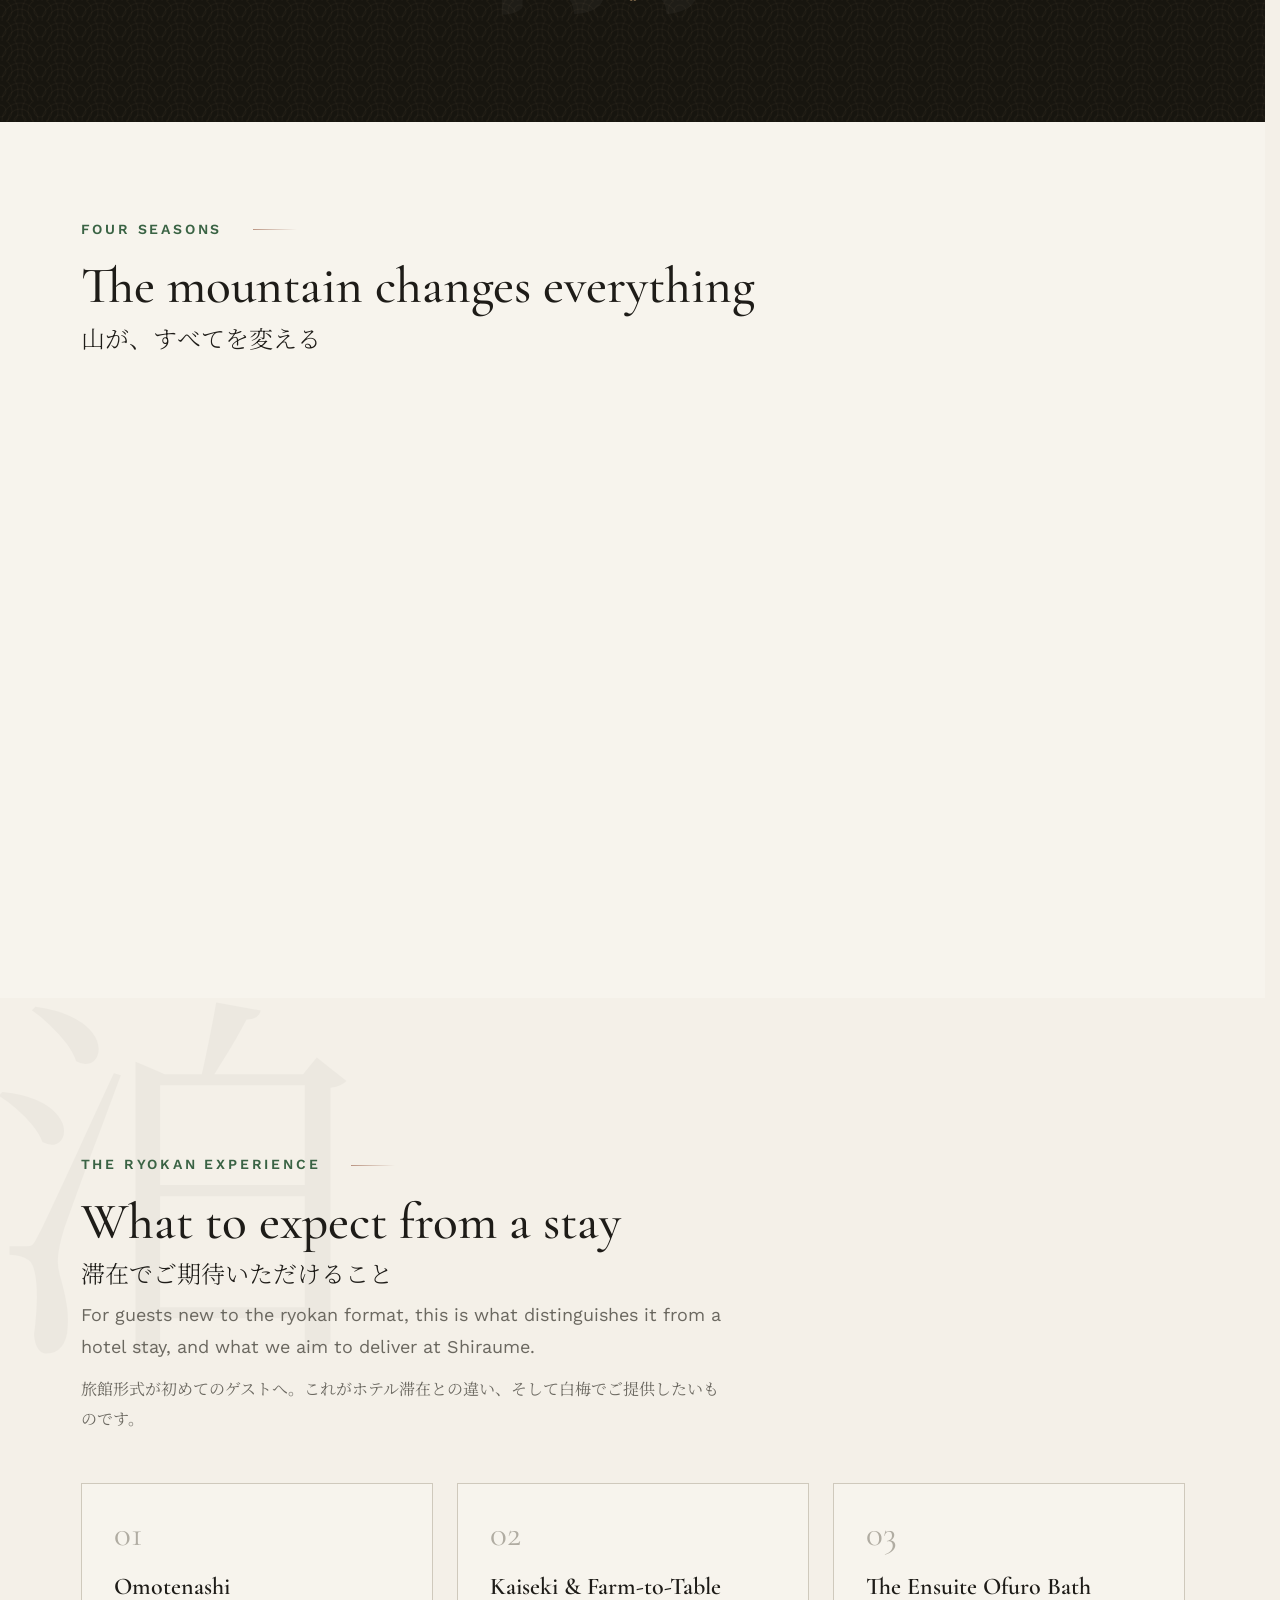
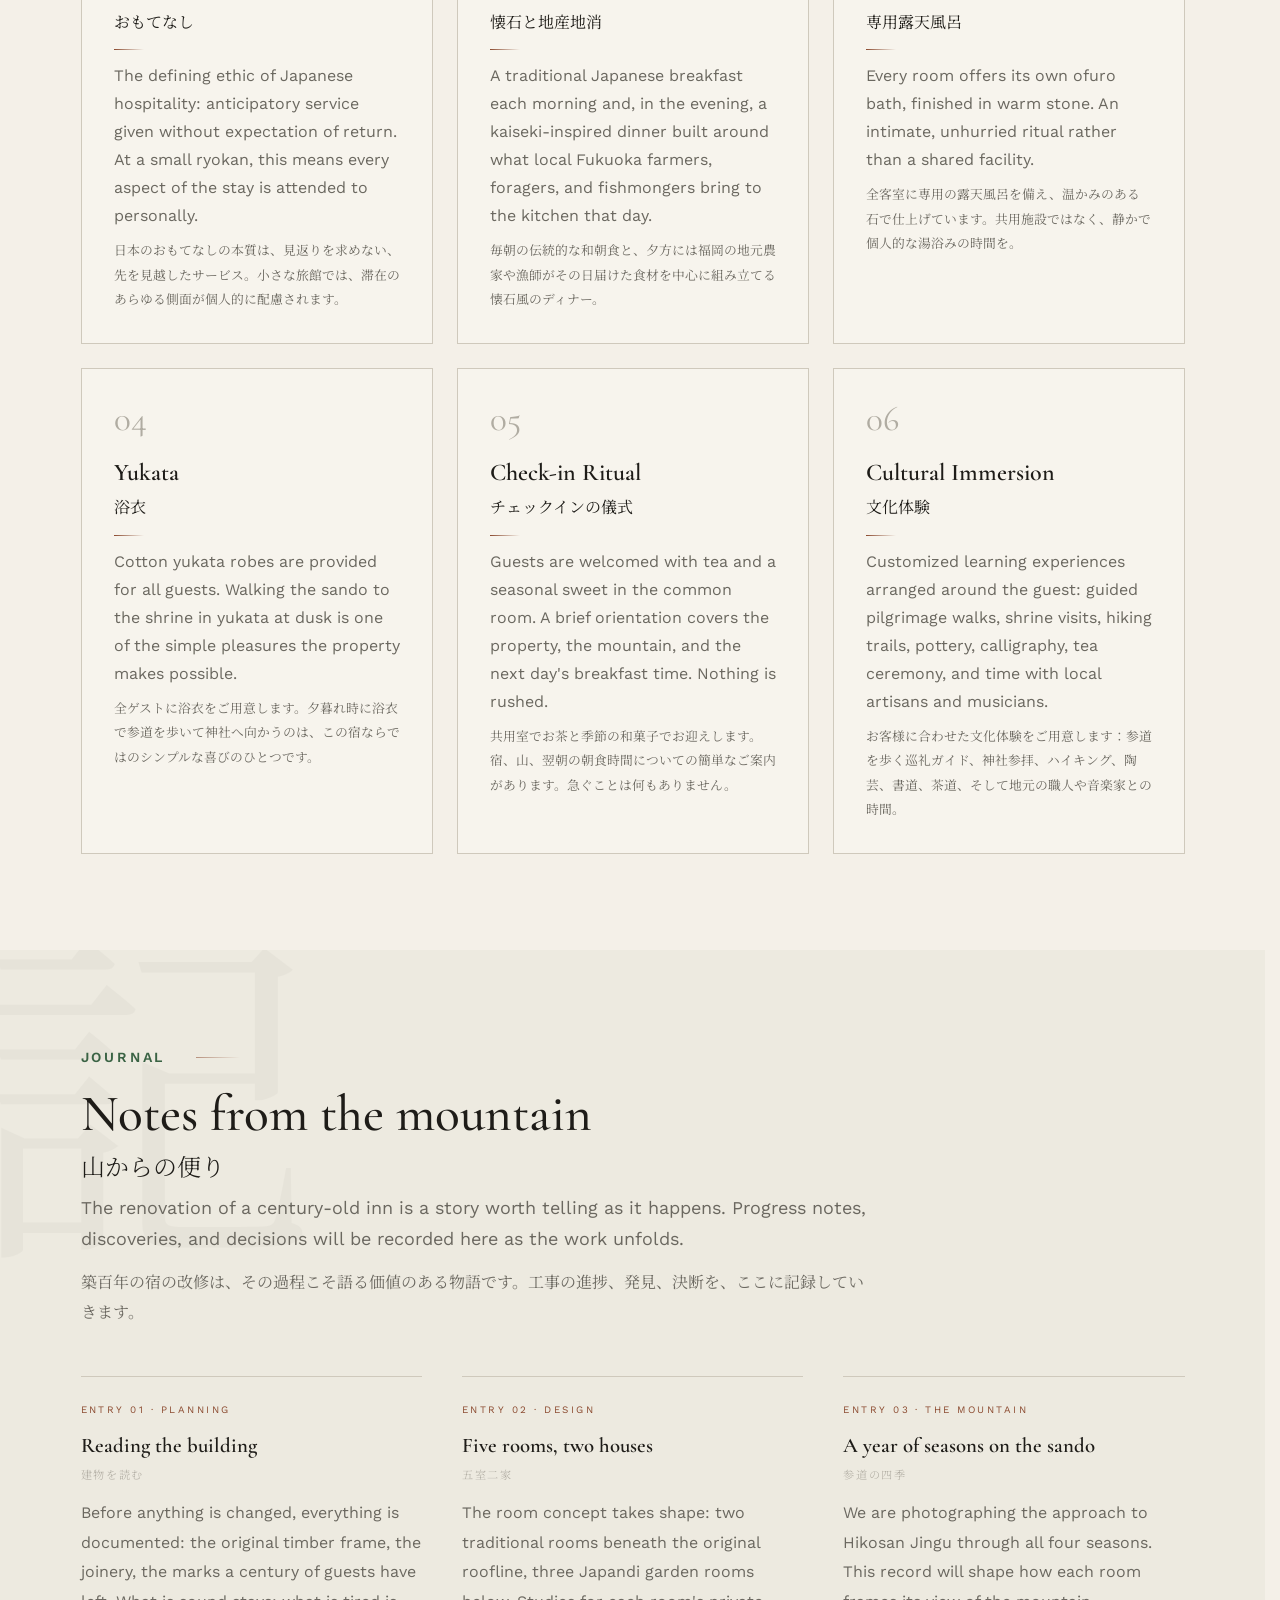
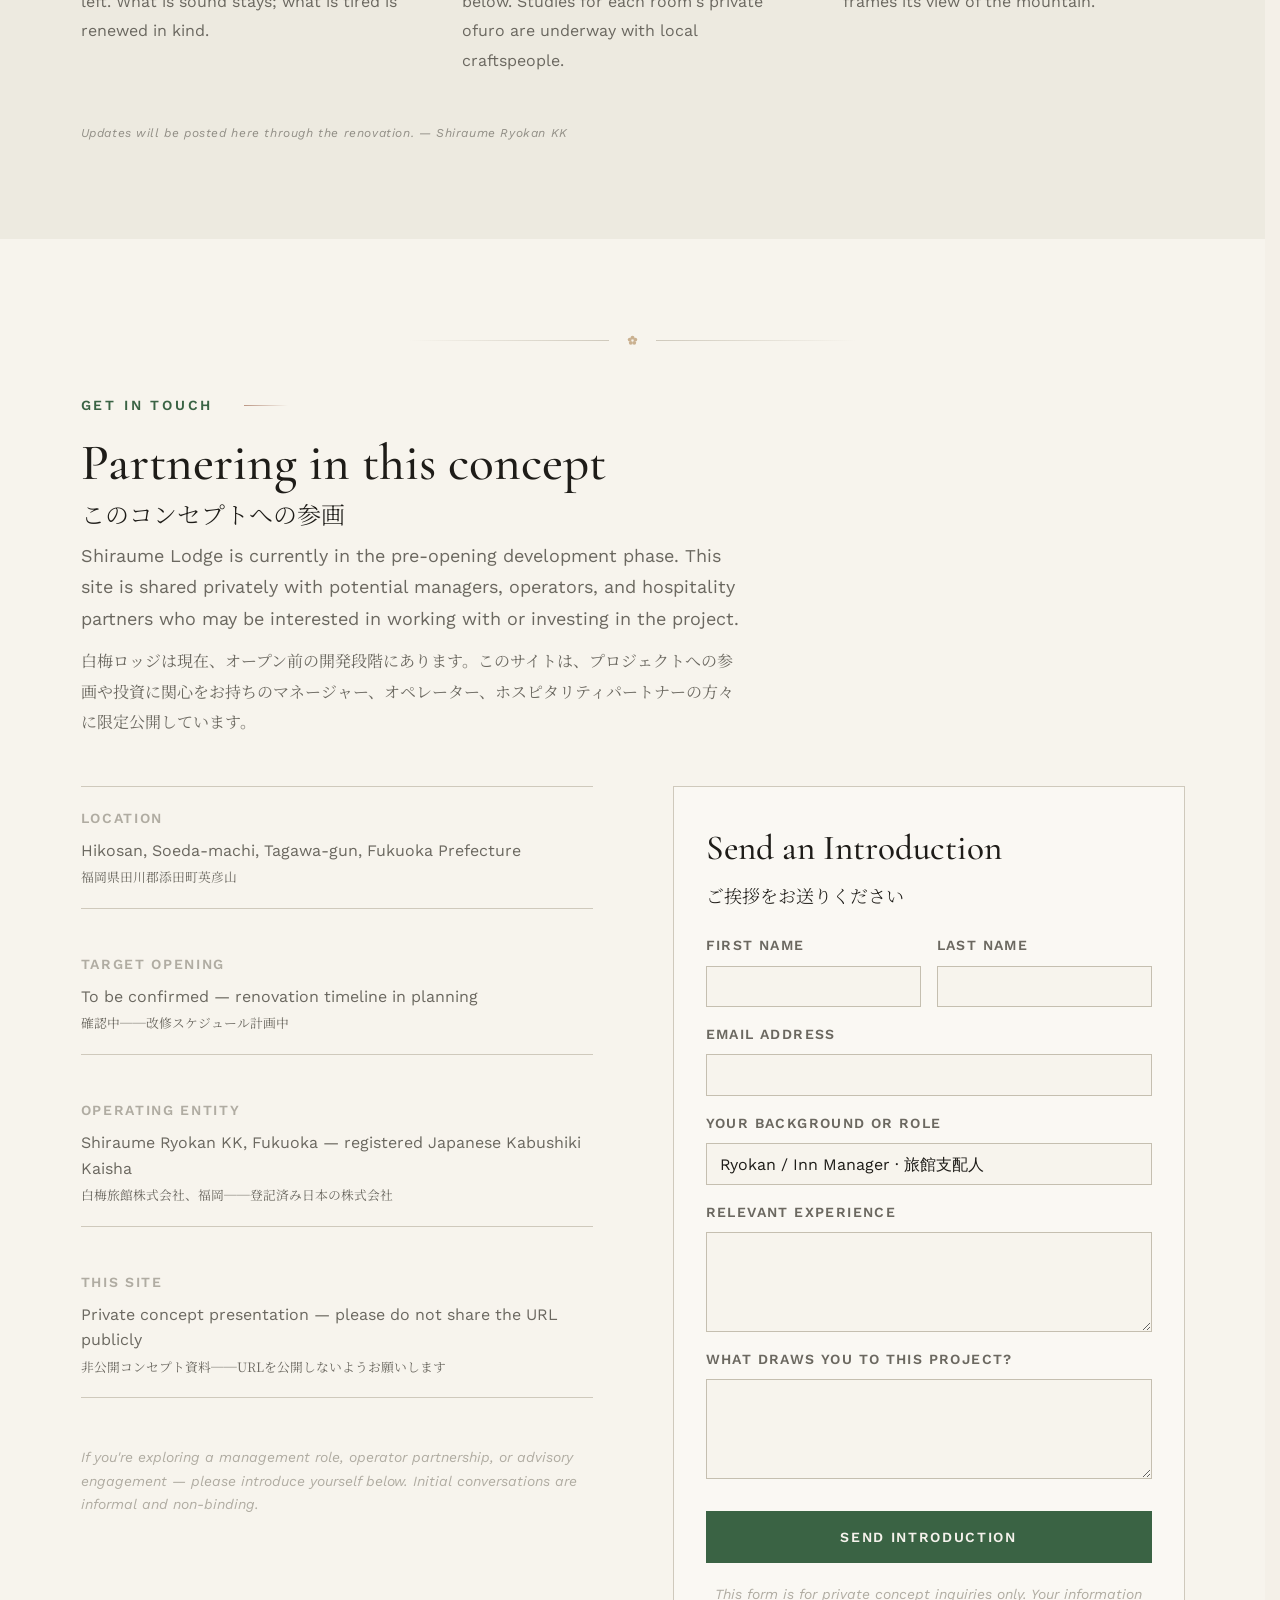
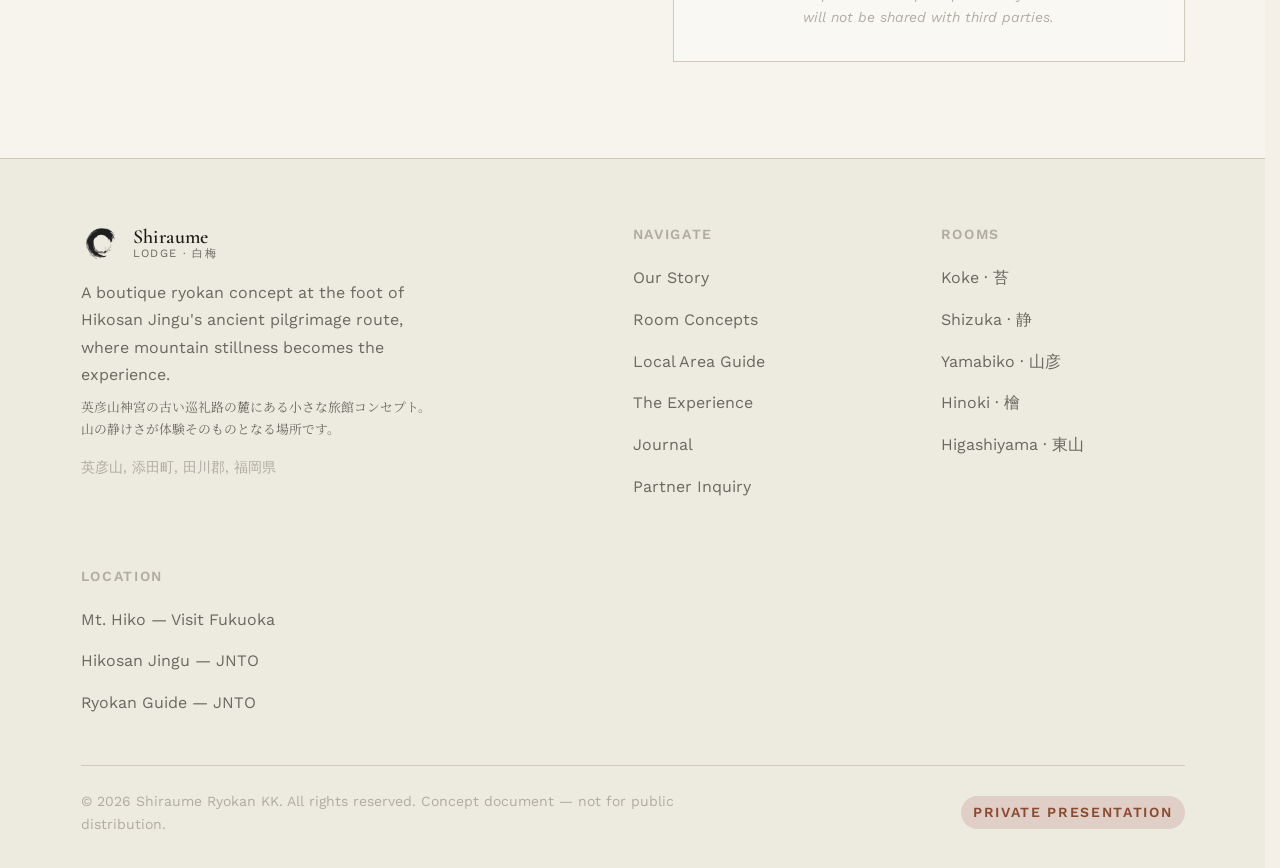
==== commit 6ddd1e20: "Take the dashes out of the Japanese copy too The same passages, in Japanese. Not a straight swap of " ====
--- a/index.html
+++ b/index.html
@@ -264,7 +264,7 @@
         </div>
         <div class="bilingual-block reveal">
           <p class="story-text en">Operated by Shiraume Ryokan KK, the concept is a small, privately run lodging with five considered guest rooms, unhurried hospitality, and a setting that no city hotel can manufacture: the smell of cedar forest, the sound of mountain water, and a shrine that has anchored this valley since 740 CE.</p>
-          <p class="story-text ja">白梅旅館株式会社が運営するこのコンセプトは、五室のみの小さな宿。急ぐことのないおもてなしと、都市のホテルでは決して再現できない環境──杉の香り、山の水音、そして西暦740年からこの谷に鎮座する神社──がここにあります。</p>
+          <p class="story-text ja">白梅旅館株式会社が運営するこのコンセプトは、五室のみの小さな宿。急ぐことのないおもてなしと、都市のホテルでは決して再現できない環境がここにあります。杉の香り、山の水音、そして西暦740年からこの谷に鎮座する神社。</p>
         </div>
 
         <div class="story-pillars reveal">
@@ -278,7 +278,7 @@
           </div>
           <div class="pillar-item">
             <div class="pillar-title"><span class="en">Rooted in Omotenashi</span><span class="ja">おもてなしの心</span></div>
-            <p class="pillar-desc"><span class="en">Hospitality following the ryokan tradition. Personal, anticipatory, and never transactional. Every guest attended to individually.</span><span class="ja">旅館の伝統に根ざしたおもてなし──個人的で、先を見越し、決して形式的ではありません。すべてのゲストに個別に寄り添います。</span></p>
+            <p class="pillar-desc"><span class="en">Hospitality following the ryokan tradition. Personal, anticipatory, and never transactional. Every guest attended to individually.</span><span class="ja">旅館の伝統に根ざしたおもてなし。個人的で、先を見越し、決して形式的ではありません。すべてのゲストに個別に寄り添います。</span></p>
           </div>
         </div>
       </div>
@@ -298,7 +298,7 @@
       <div class="story-pillars">
         <div class="pillar-item">
           <div class="pillar-title"><span class="en">Not a Recreation</span><span class="ja">再現ではなく、本物</span></div>
-          <p class="pillar-desc"><span class="en">Many properties stage a version of traditional Japan for visitors passing through. This is a working pilgrimage town, and the inn sits on the actual route, not a curated approximation of one.</span><span class="ja">多くの宿泊施設は、通り過ぎる旅行者のために「伝統的な日本」を演出します。ここは今も生きる巡礼の町であり、宿はその実際の参道の上に立っています──それを模した演出ではありません。</span></p>
+          <p class="pillar-desc"><span class="en">Many properties stage a version of traditional Japan for visitors passing through. This is a working pilgrimage town, and the inn sits on the actual route, not a curated approximation of one.</span><span class="ja">多くの宿泊施設は、通り過ぎる旅行者のために「伝統的な日本」を演出します。ここは今も生きる巡礼の町であり、宿はその実際の参道の上に立っており、それを模した演出ではありません。</span></p>
         </div>
         <div class="pillar-item">
           <div class="pillar-title"><span class="en">Five Rooms, Not Fifty</span><span class="ja">50室ではなく、5室</span></div>
@@ -316,12 +316,12 @@
     <div class="rooms-header reveal">
       <p class="section-eyebrow"><span class="en">Room Concepts</span><span class="ja">客室コンセプト</span></p>
       <h2 class="section-title"><span class="en">Two houses within one roof</span><span class="ja">ひとつ屋根の下、ふたつの居場所</span></h2>
-      <p class="section-intro"><span class="en">Downstairs, three Japandi-inspired rooms with a quieter, more contemporary hand. Upstairs, two traditional rooms within the inn's original architecture. Five rooms in total, each a distinct way of settling into the mountain.</span><span class="ja">1階には、静かで現代的な感性を纏う3つのジャパンディルーム。2階には、宿の元の建築を残す2つの伝統的な客室。合わせて5室──それぞれが異なる形で、この山に寄り添います。</span></p>
+      <p class="section-intro"><span class="en">Downstairs, three Japandi-inspired rooms with a quieter, more contemporary hand. Upstairs, two traditional rooms within the inn's original architecture. Five rooms in total, each a distinct way of settling into the mountain.</span><span class="ja">1階には、静かで現代的な感性を纏う3つのジャパンディルーム。2階には、宿の元の建築を残す2つの伝統的な客室。合わせて5室、それぞれが異なる形で、この山に寄り添います。</span></p>
     </div>
 
     <div class="rooms-subheader reveal">
       <h3 class="rooms-subheader-title"><span class="en">First Floor · Japandi Rooms</span><span class="ja">1階・ジャパンディルーム</span></h3>
-      <p class="rooms-subheader-desc"><span class="en">Three rooms blending Japanese and Scandinavian sensibilities, with natural materials, quiet palettes, and direct access to the garden. Each has its own ensuite ofuro bath.</span><span class="ja">和とスカンジナビアの感性を組み合わせた3室──自然素材、静かな色調、庭への直接のアクセス。それぞれに専用のお風呂（露天風呂）を備えています。</span></p>
+      <p class="rooms-subheader-desc"><span class="en">Three rooms blending Japanese and Scandinavian sensibilities, with natural materials, quiet palettes, and direct access to the garden. Each has its own ensuite ofuro bath.</span><span class="ja">和とスカンジナビアの感性を組み合わせた3室。自然素材、静かな色調、庭への直接のアクセス。それぞれに専用のお風呂（露天風呂）を備えています。</span></p>
     </div>
 
     <div class="rooms-grid">
@@ -402,7 +402,7 @@
         <div class="room-body">
           <p class="room-type"><span class="en">Room 05</span><span class="ja">客室05</span></p>
           <h3 class="room-name"><span class="room-dot" aria-hidden="true"></span>Higashiyama — 東山</h3>
-          <p class="room-desc"><span class="en">The largest room in the inn, with 18 tatami mats accommodating up to eight to ten guests, anchored by a circular window original to the building. Large enough for group dining within the room on request.</span><span class="ja">宿最大の客室──18畳、最大8〜10名まで対応。建物本来の円窓が特徴です。ご希望に応じて、室内での団体でのお食事にも対応できる広さです。</span></p>
+          <p class="room-desc"><span class="en">The largest room in the inn, with 18 tatami mats accommodating up to eight to ten guests, anchored by a circular window original to the building. Large enough for group dining within the room on request.</span><span class="ja">宿最大の客室は18畳、最大8〜10名まで対応。建物本来の円窓が特徴です。ご希望に応じて、室内での団体でのお食事にも対応できる広さです。</span></p>
           <div class="room-features">
             <span class="room-feature"><span class="en">18 Mats</span><span class="ja">18畳</span></span>
             <span class="room-feature"><span class="en">Up to 8–10 Guests</span><span class="ja">最大8〜10名</span></span>
@@ -438,8 +438,8 @@
         <div class="reveal">
           <p class="section-eyebrow"><span class="en">The Local Area</span><span class="ja">周辺エリア</span></p>
           <h2 class="section-title"><span class="en">Mt. Hiko and the Soeda valley</span><span class="ja">英彦山と添田の谷</span></h2>
-          <p class="area-intro"><span class="en">Soeda-machi sits in the Chikuho mountains of southeastern Fukuoka Prefecture, bordered by Oita to the east. The town's identity is inseparable from Mt. Hiko (英彦山), a 1,200-meter sacred peak that has drawn pilgrims, Shugendo practitioners, and mountain ascetics for over 1,300 years.</span><span class="ja">添田町は福岡県南東部の筑豊山地に位置し、東は大分県と接しています。この町のアイデンティティは英彦山と切り離せません──1,200メートルの霊峰は、1,300年以上にわたり巡礼者、修験道の行者、山岳修行者を引き寄せてきました。</span></p>
-          <p class="area-intro" style="margin-top: var(--space-4);"><span class="en">For guests, this translates to extraordinary hiking, genuine cultural depth, and the kind of unhurried landscape that is increasingly rare in mainland Japan, all within 60 to 90 minutes of Fukuoka City.</span><span class="ja">ゲストにとっては、素晴らしいハイキング、本物の文化的深み、そして本州ではますます稀になりつつある急がない景観──福岡市内から60〜90分の距離にあります。</span></p>
+          <p class="area-intro"><span class="en">Soeda-machi sits in the Chikuho mountains of southeastern Fukuoka Prefecture, bordered by Oita to the east. The town's identity is inseparable from Mt. Hiko (英彦山), a 1,200-meter sacred peak that has drawn pilgrims, Shugendo practitioners, and mountain ascetics for over 1,300 years.</span><span class="ja">添田町は福岡県南東部の筑豊山地に位置し、東は大分県と接しています。この町のアイデンティティは英彦山と切り離せません。1,200メートルの霊峰は、1,300年以上にわたり巡礼者、修験道の行者、山岳修行者を引き寄せてきました。</span></p>
+          <p class="area-intro" style="margin-top: var(--space-4);"><span class="en">For guests, this translates to extraordinary hiking, genuine cultural depth, and the kind of unhurried landscape that is increasingly rare in mainland Japan, all within 60 to 90 minutes of Fukuoka City.</span><span class="ja">ゲストにとっては、素晴らしいハイキング、本物の文化的深み、そして本州ではますます稀になりつつある急がない景観が、福岡市内から60〜90分の距離にあります。</span></p>
         </div>
 
         <div class="area-spots reveal">
@@ -567,7 +567,7 @@
         <div class="exp-num">01</div>
         <div class="exp-title"><span class="en">Omotenashi</span><span class="ja">おもてなし</span></div>
         <div class="exp-line" aria-hidden="true"></div>
-        <p class="exp-desc"><span class="en">The defining ethic of Japanese hospitality: anticipatory service given without expectation of return. At a small ryokan, this means every aspect of the stay is attended to personally.</span><span class="ja">日本のおもてなしの本質──見返りを求めない、先を見越したサービス。小さな旅館では、滞在のあらゆる側面が個人的に配慮されます。</span></p>
+        <p class="exp-desc"><span class="en">The defining ethic of Japanese hospitality: anticipatory service given without expectation of return. At a small ryokan, this means every aspect of the stay is attended to personally.</span><span class="ja">日本のおもてなしの本質は、見返りを求めない、先を見越したサービス。小さな旅館では、滞在のあらゆる側面が個人的に配慮されます。</span></p>
       </div>
       <div class="exp-card reveal">
         <div class="exp-num">02</div>
@@ -579,13 +579,13 @@
         <div class="exp-num">03</div>
         <div class="exp-title"><span class="en">The Ensuite Ofuro Bath</span><span class="ja">専用露天風呂</span></div>
         <div class="exp-line" aria-hidden="true"></div>
-        <p class="exp-desc"><span class="en">Every room offers its own ofuro bath, finished in warm stone. An intimate, unhurried ritual rather than a shared facility.</span><span class="ja">全客室に専用の露天風呂を備え、温かみのある石で仕上げています──共用施設ではなく、静かで個人的な湯浴みの時間を。</span></p>
+        <p class="exp-desc"><span class="en">Every room offers its own ofuro bath, finished in warm stone. An intimate, unhurried ritual rather than a shared facility.</span><span class="ja">全客室に専用の露天風呂を備え、温かみのある石で仕上げています。共用施設ではなく、静かで個人的な湯浴みの時間を。</span></p>
       </div>
       <div class="exp-card reveal">
         <div class="exp-num">04</div>
         <div class="exp-title"><span class="en">Yukata</span><span class="ja">浴衣</span></div>
         <div class="exp-line" aria-hidden="true"></div>
-        <p class="exp-desc"><span class="en">Cotton yukata robes are provided for all guests. Walking the sando to the shrine in yukata at dusk is one of the simple pleasures the property makes possible.</span><span class="ja">全ゲストに浴衣をご用意します。夕暮れ時に浴衣で参道を歩いて神社へ向かう──この宿ならではのシンプルな喜びのひとつです。</span></p>
+        <p class="exp-desc"><span class="en">Cotton yukata robes are provided for all guests. Walking the sando to the shrine in yukata at dusk is one of the simple pleasures the property makes possible.</span><span class="ja">全ゲストに浴衣をご用意します。夕暮れ時に浴衣で参道を歩いて神社へ向かうのは、この宿ならではのシンプルな喜びのひとつです。</span></p>
       </div>
       <div class="exp-card reveal">
         <div class="exp-num">05</div>
@@ -617,7 +617,7 @@
         <div class="j-date">Entry 01 · Planning</div>
         <div class="j-title"><span class="en">Reading the building</span><span class="ja">建物を読む</span></div>
         <div class="j-jp">建物を読む</div>
-        <p class="j-body"><span class="en">Before anything is changed, everything is documented: the original timber frame, the joinery, the marks a century of guests have left. What is sound stays; what is tired is renewed in kind.</span><span class="ja">何かを変える前に、すべてを記録します──元の木造軸組み、継手、そして百年のゲストが残した痕跡。健全なものは残し、傷んだものは同じ方法で更新します。</span></p>
+        <p class="j-body"><span class="en">Before anything is changed, everything is documented: the original timber frame, the joinery, the marks a century of guests have left. What is sound stays; what is tired is renewed in kind.</span><span class="ja">何かを変える前に、すべてを記録します。元の木造軸組み、継手、そして百年のゲストが残した痕跡。健全なものは残し、傷んだものは同じ方法で更新します。</span></p>
       </article>
       <article class="j-entry reveal">
         <div class="j-date">Entry 02 · Design</div>
@@ -629,7 +629,7 @@
         <div class="j-date">Entry 03 · The Mountain</div>
         <div class="j-title"><span class="en">A year of seasons on the sando</span><span class="ja">参道の四季</span></div>
         <div class="j-jp">参道の四季</div>
-        <p class="j-body"><span class="en">We are photographing the approach to Hikosan Jingu through all four seasons. This record will shape how each room frames its view of the mountain.</span><span class="ja">英彦山神宮への参道を四季を通して撮影しています──各客室が山の眺めをどう切り取るかを決める記録になります。</span></p>
+        <p class="j-body"><span class="en">We are photographing the approach to Hikosan Jingu through all four seasons. This record will shape how each room frames its view of the mountain.</span><span class="ja">英彦山神宮への参道を四季を通して撮影しています。各客室が山の眺めをどう切り取るかを決める記録になります。</span></p>
       </article>
     </div>
     <p class="j-note"><span class="en">Updates will be posted here through the renovation. — Shiraume Ryokan KK</span><span class="ja">改修期間中、ここに更新を掲載します。──白梅旅館株式会社</span></p>
@@ -736,7 +736,7 @@
             <span class="logo-sub">Lodge · 白梅</span>
           </div>
         </a>
-        <p class="footer-tagline"><span class="en">A boutique ryokan concept at the foot of Hikosan Jingu's ancient pilgrimage route, where mountain stillness becomes the experience.</span><span class="ja">英彦山神宮の古い巡礼路の麓にある小さな旅館コンセプト──山の静けさが体験そのものとなる場所。</span></p>
+        <p class="footer-tagline"><span class="en">A boutique ryokan concept at the foot of Hikosan Jingu's ancient pilgrimage route, where mountain stillness becomes the experience.</span><span class="ja">英彦山神宮の古い巡礼路の麓にある小さな旅館コンセプト。山の静けさが体験そのものとなる場所です。</span></p>
         <address class="footer-address">英彦山, 添田町, 田川郡, 福岡県</address>
       </div>
 
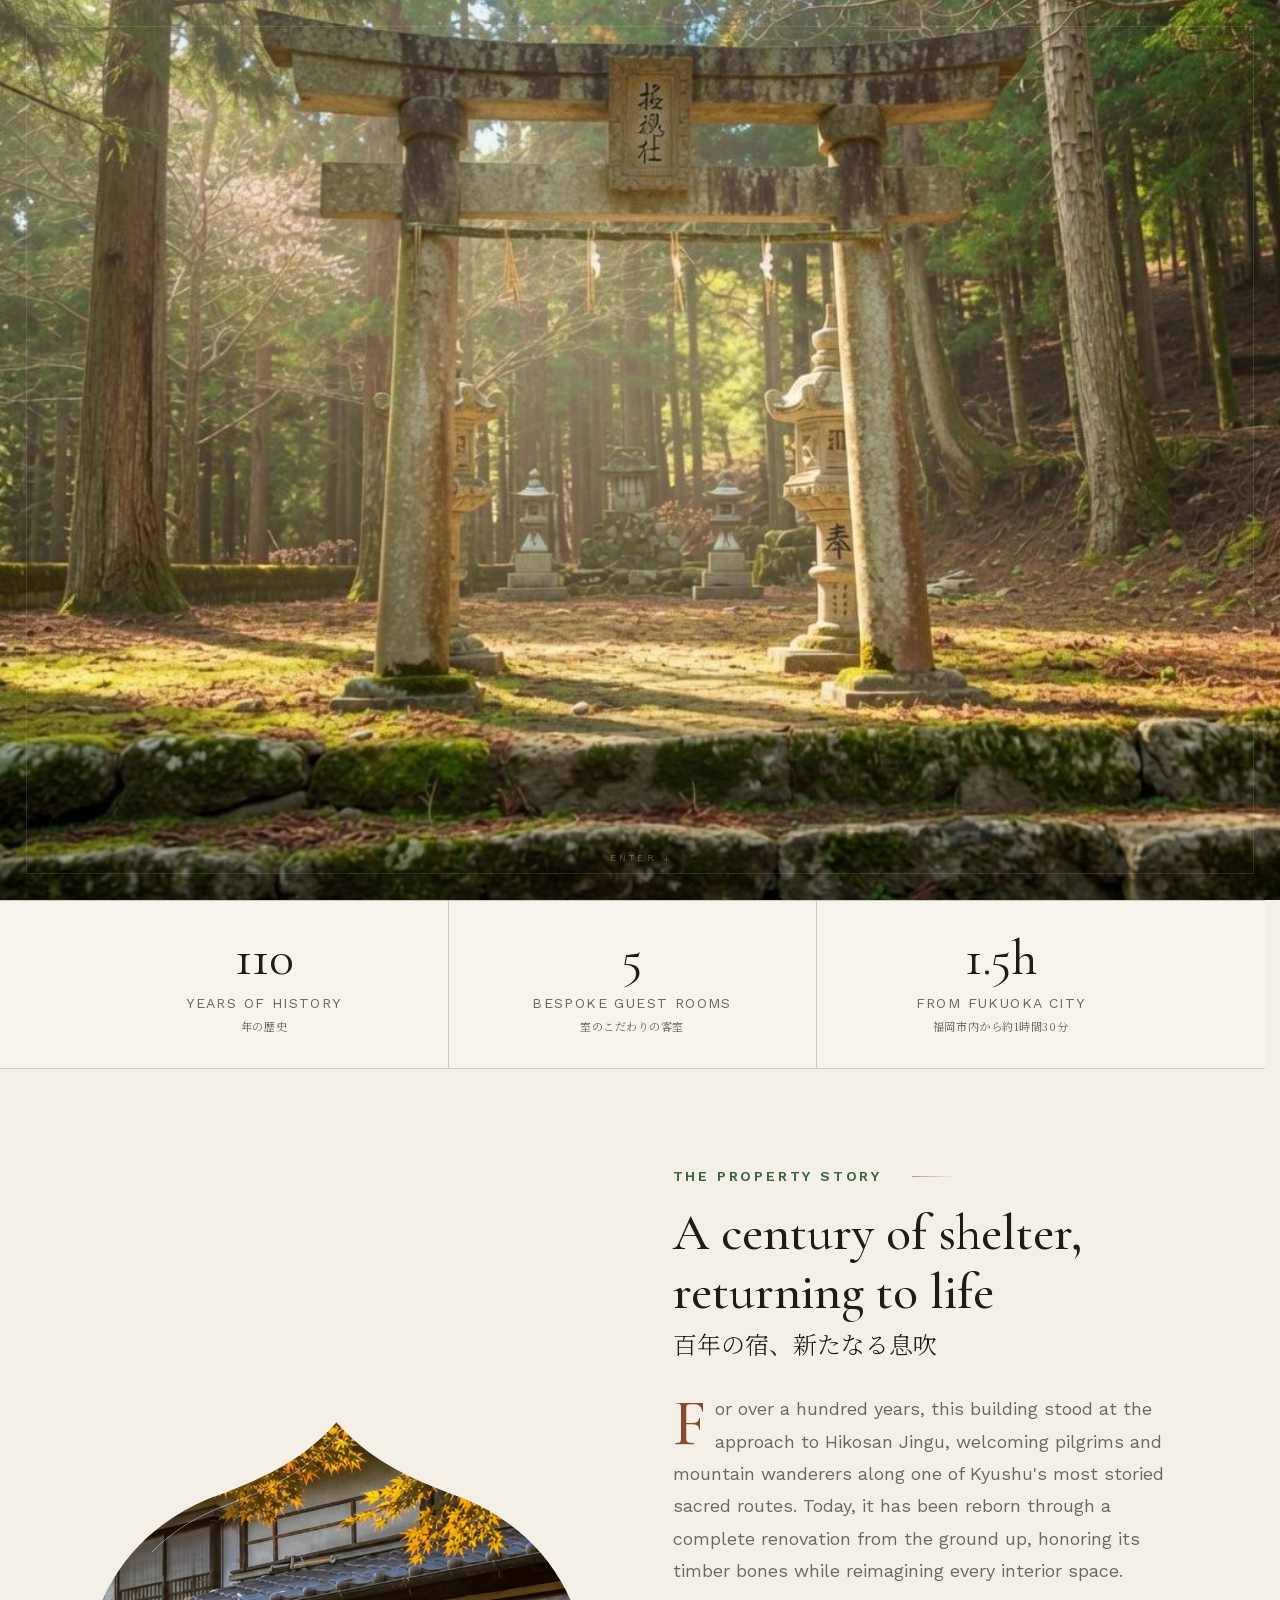
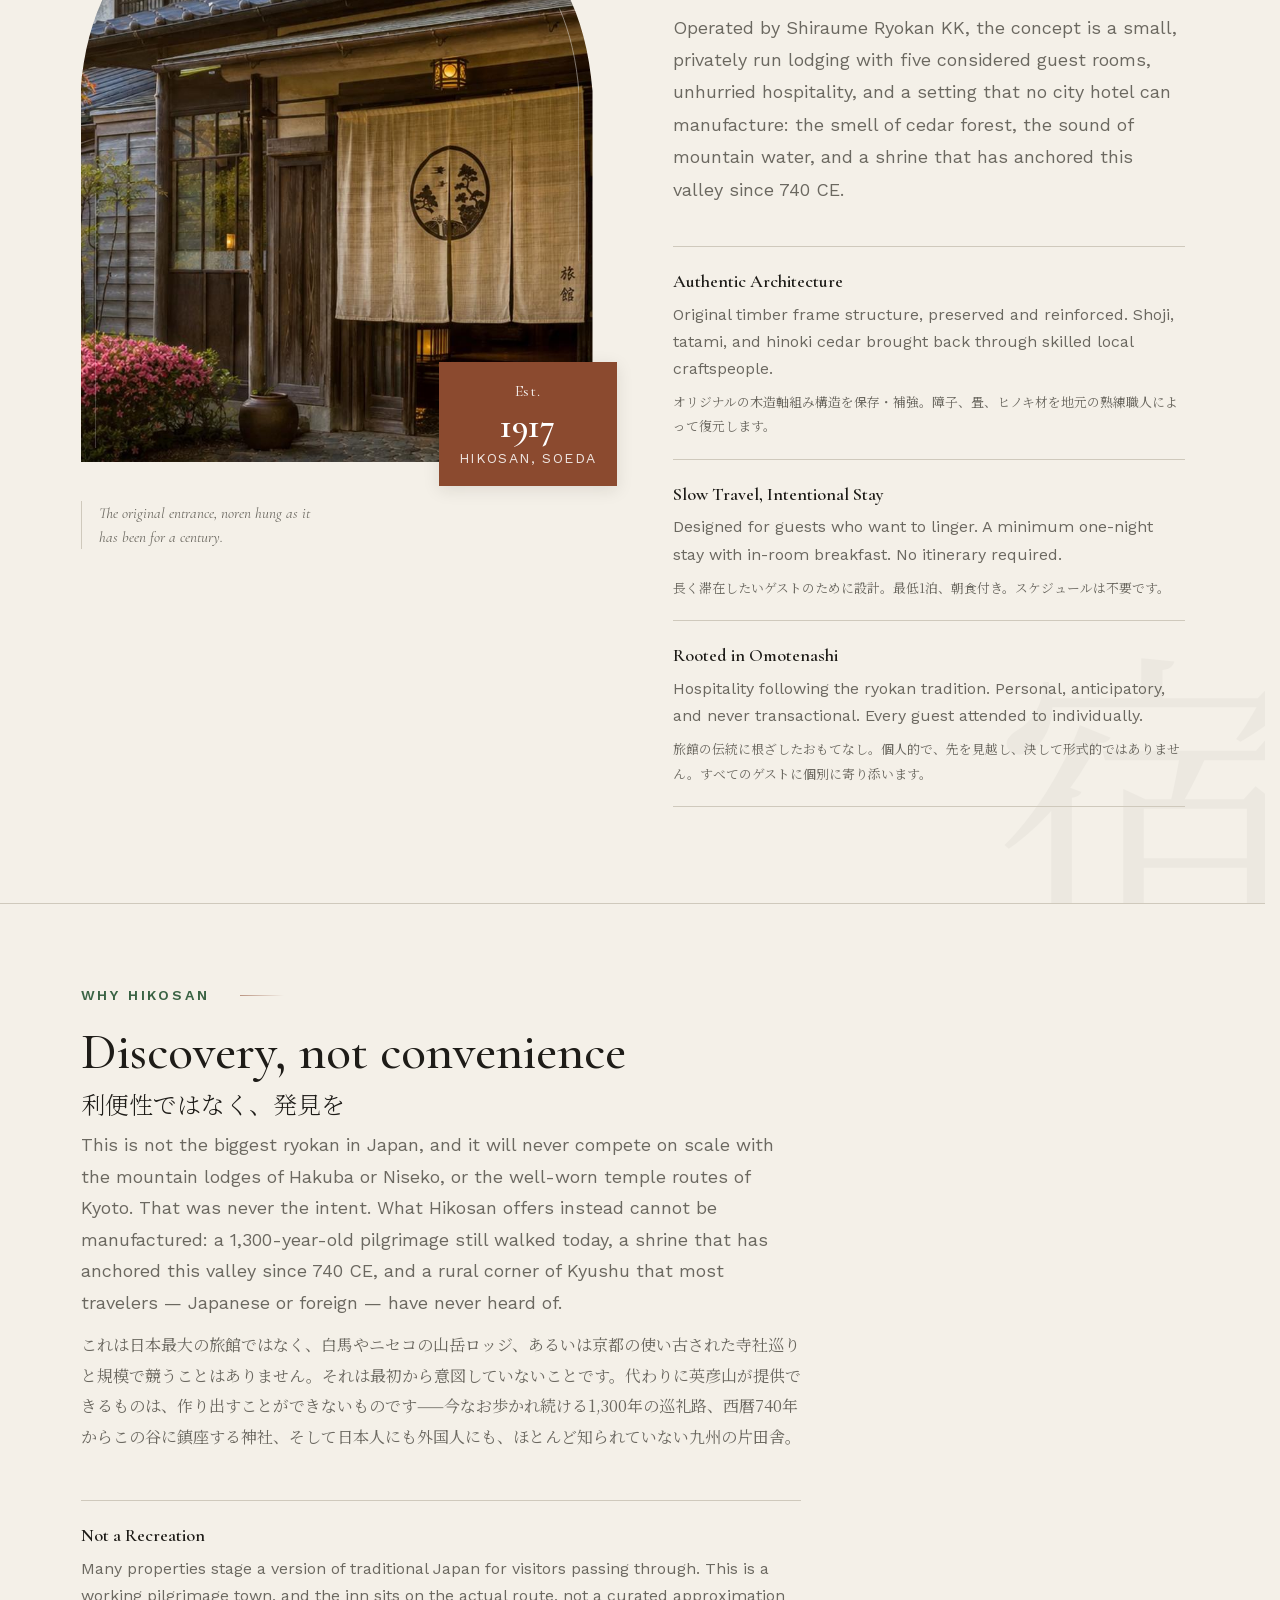
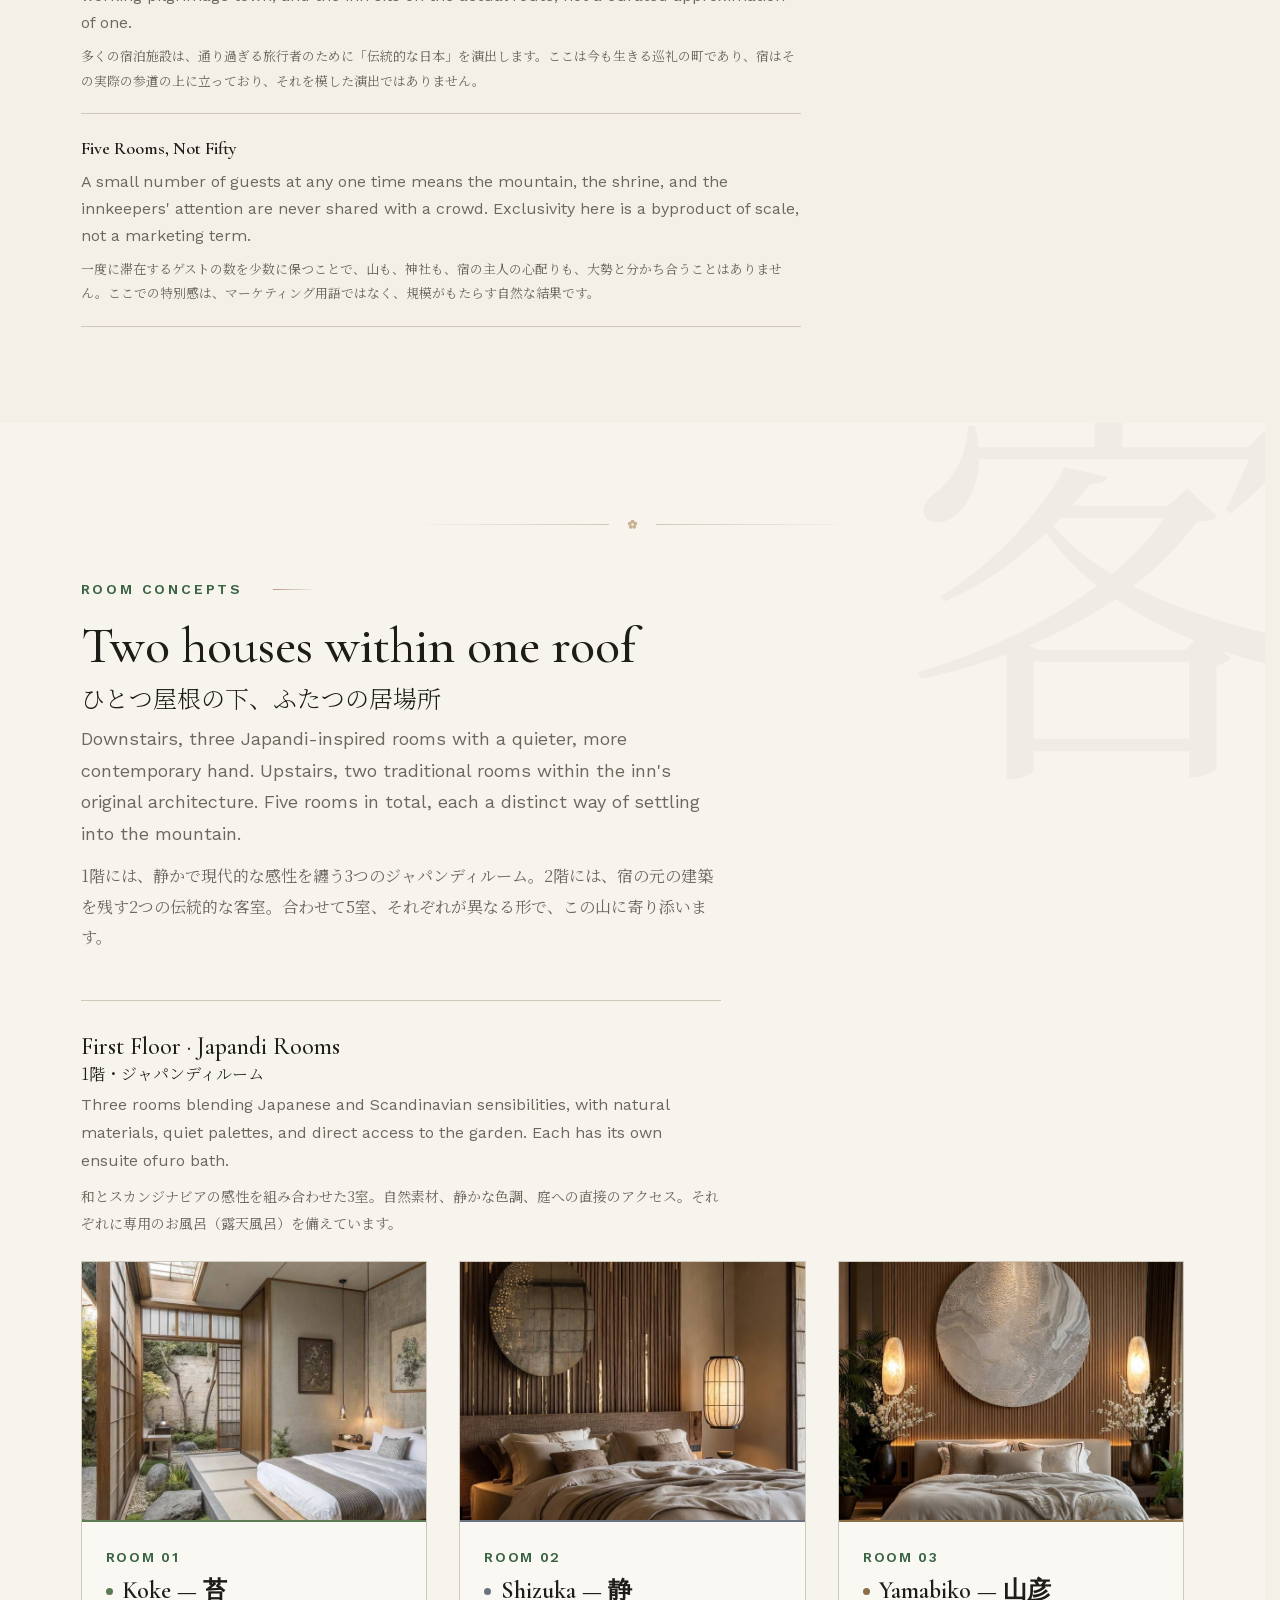
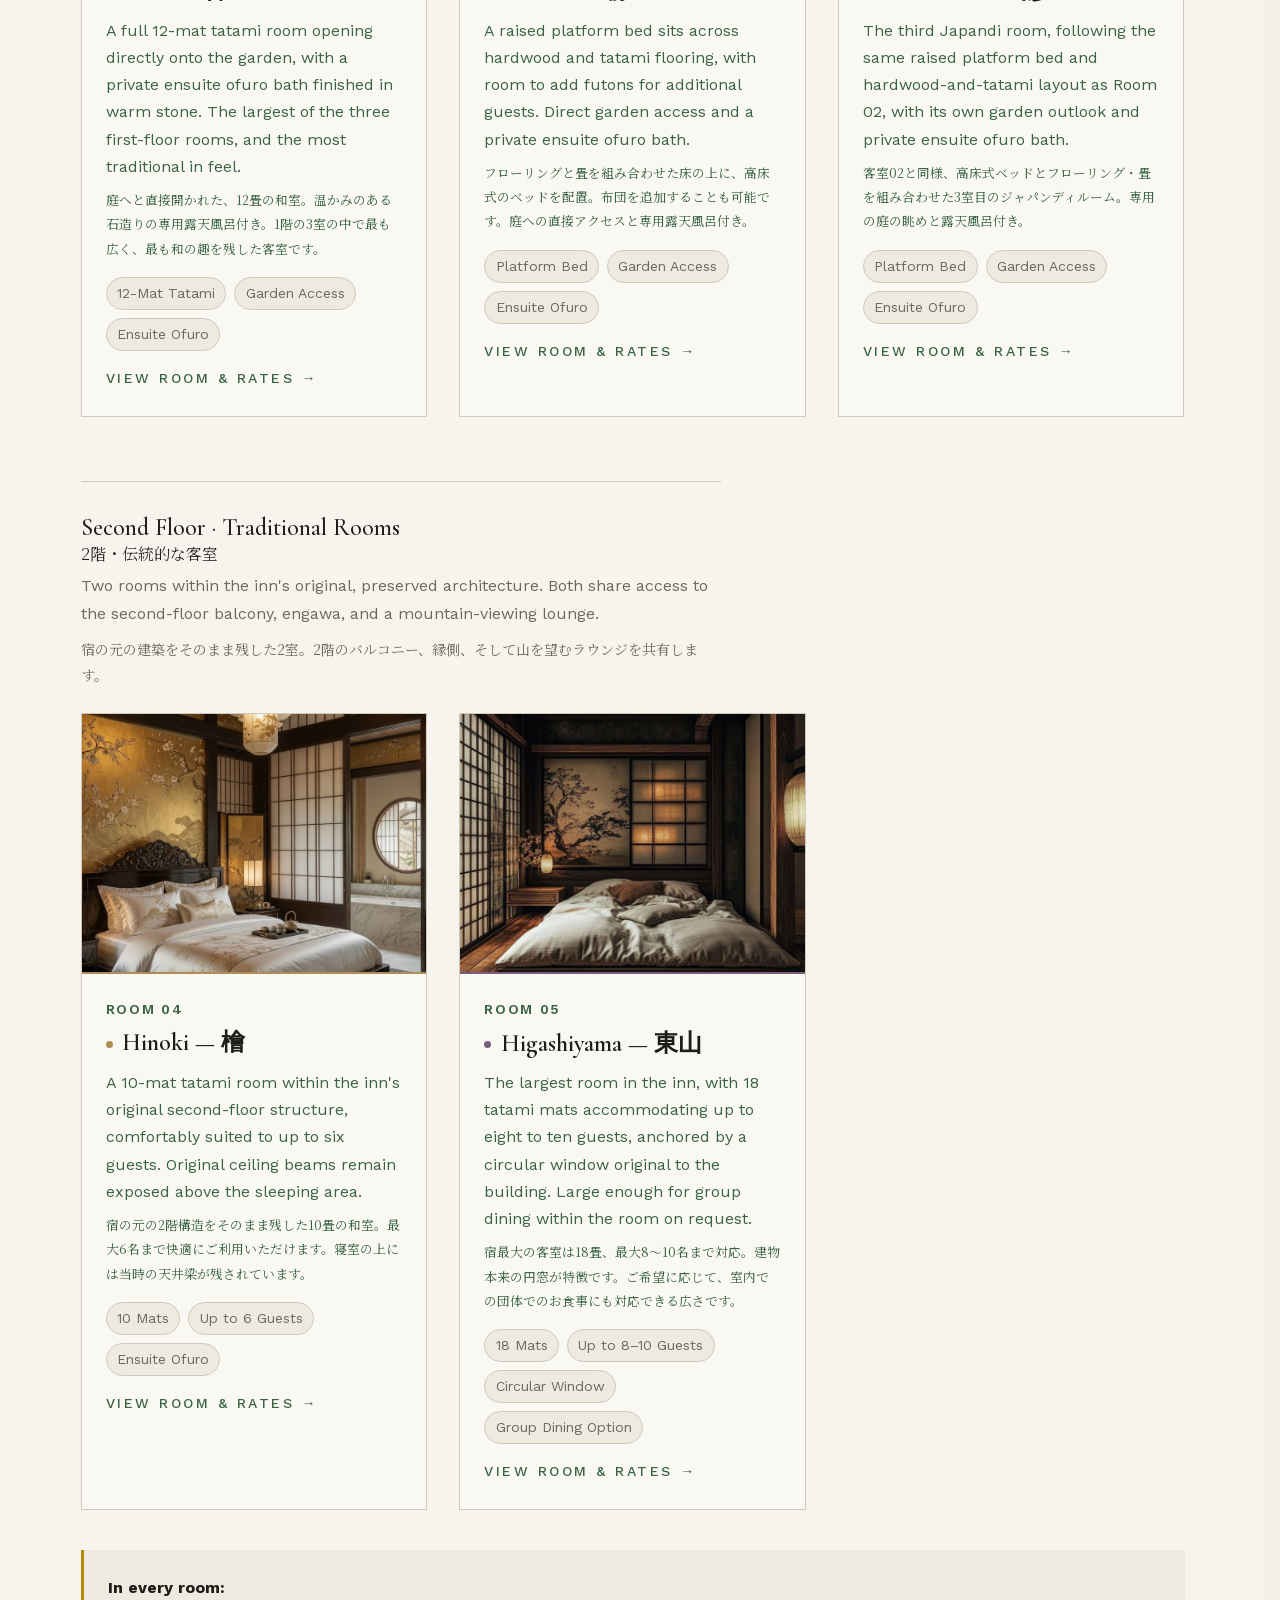
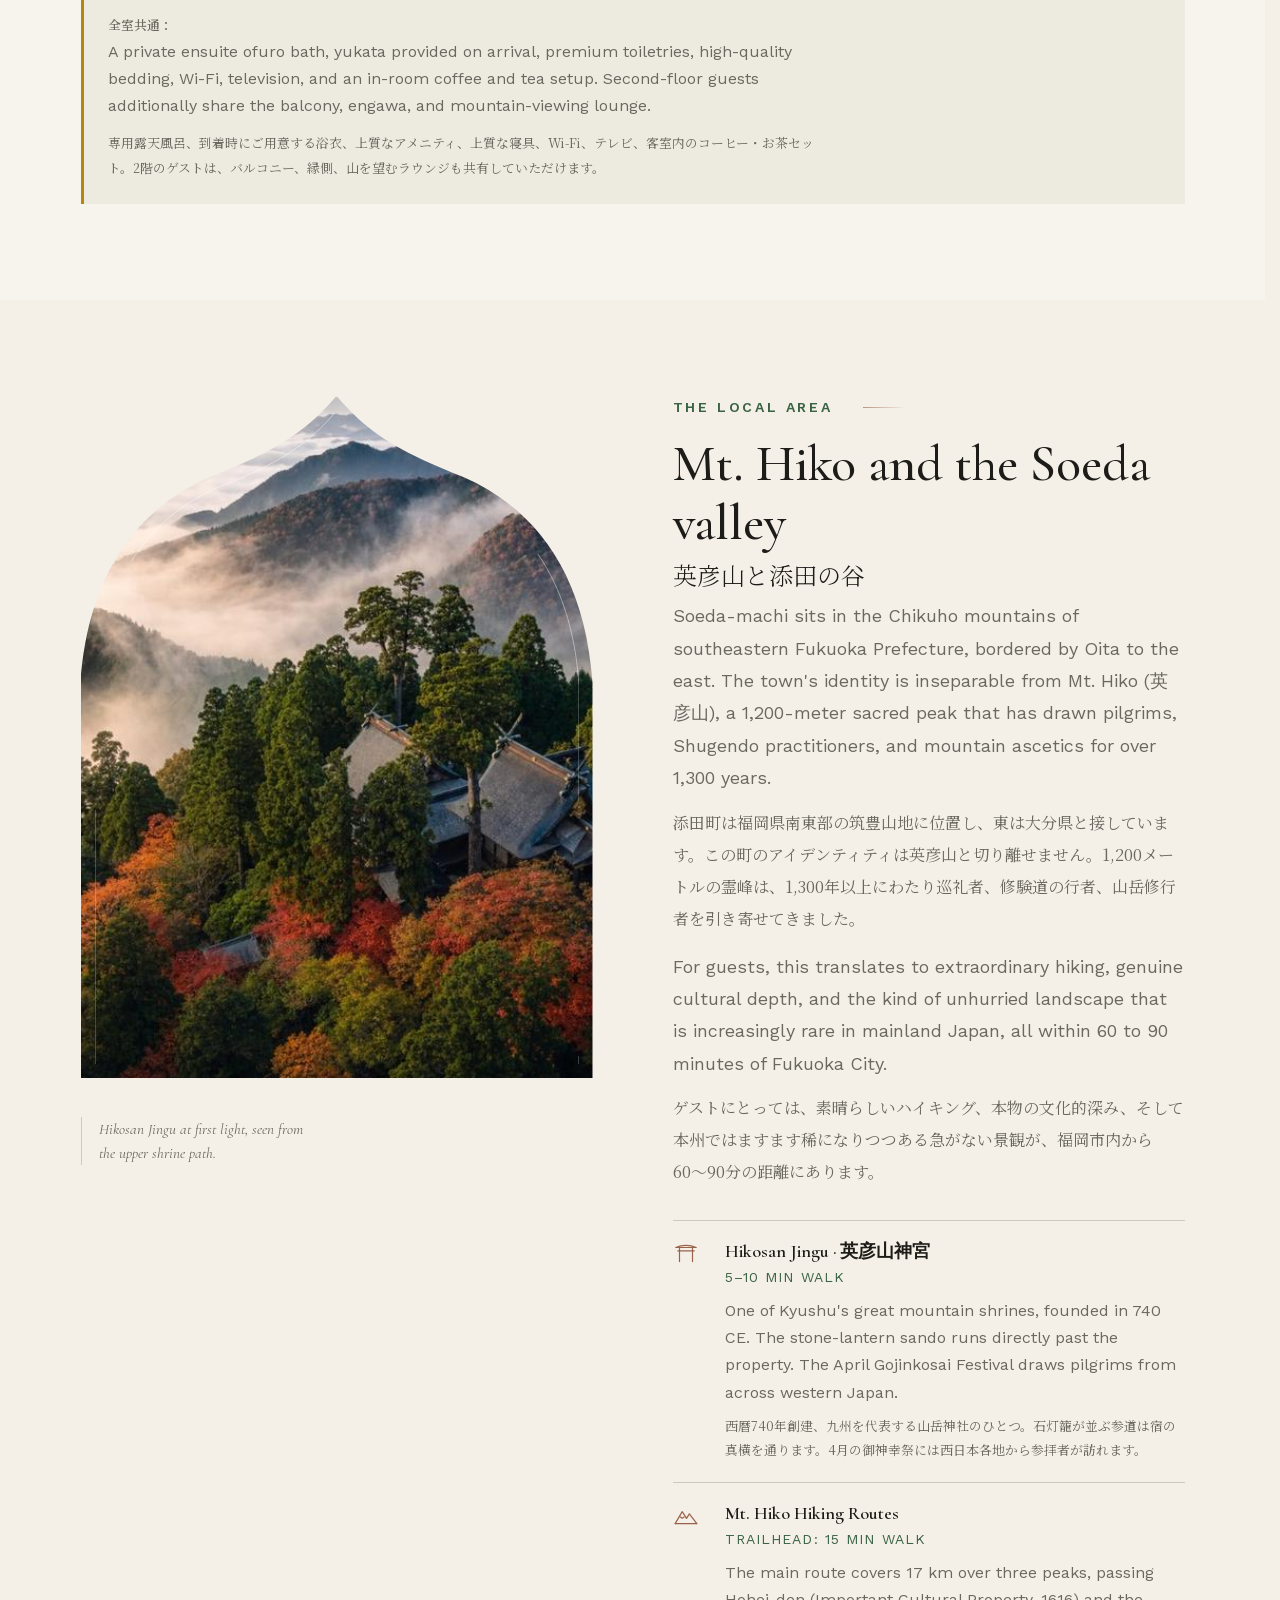
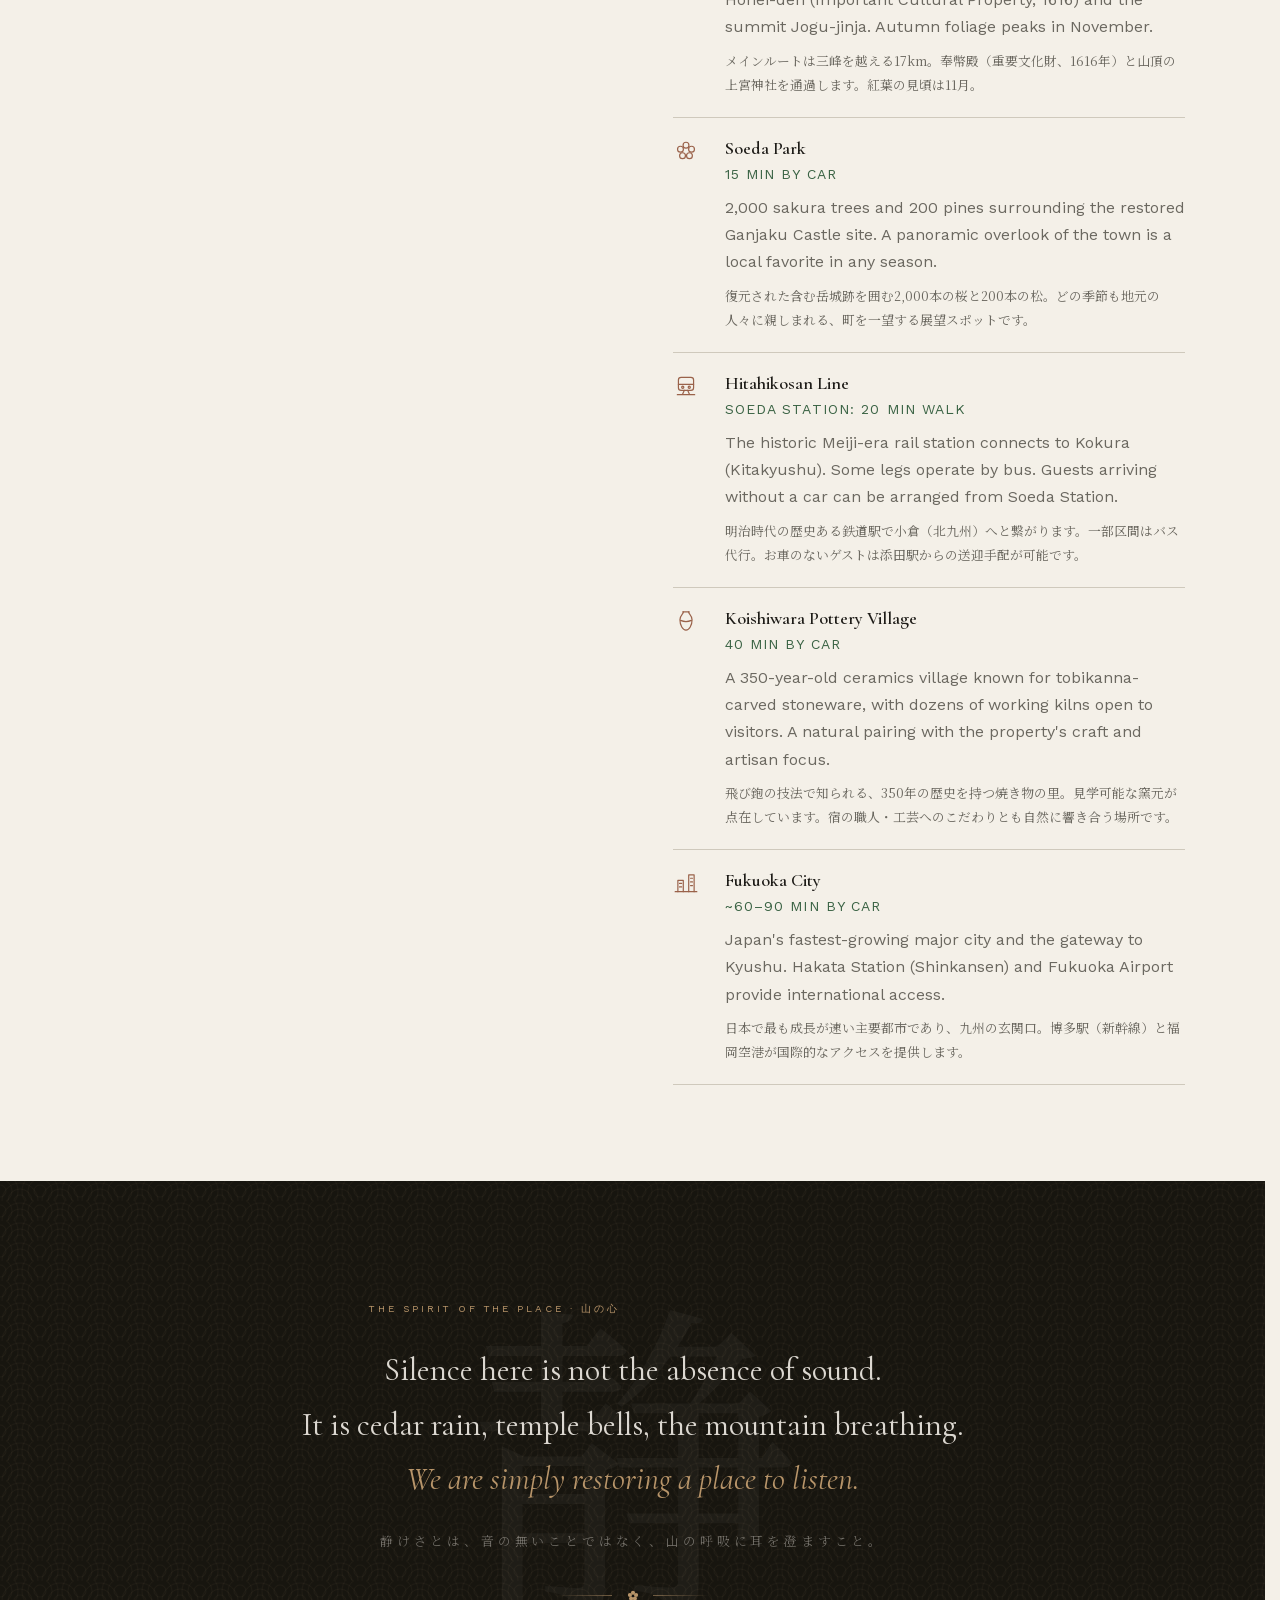
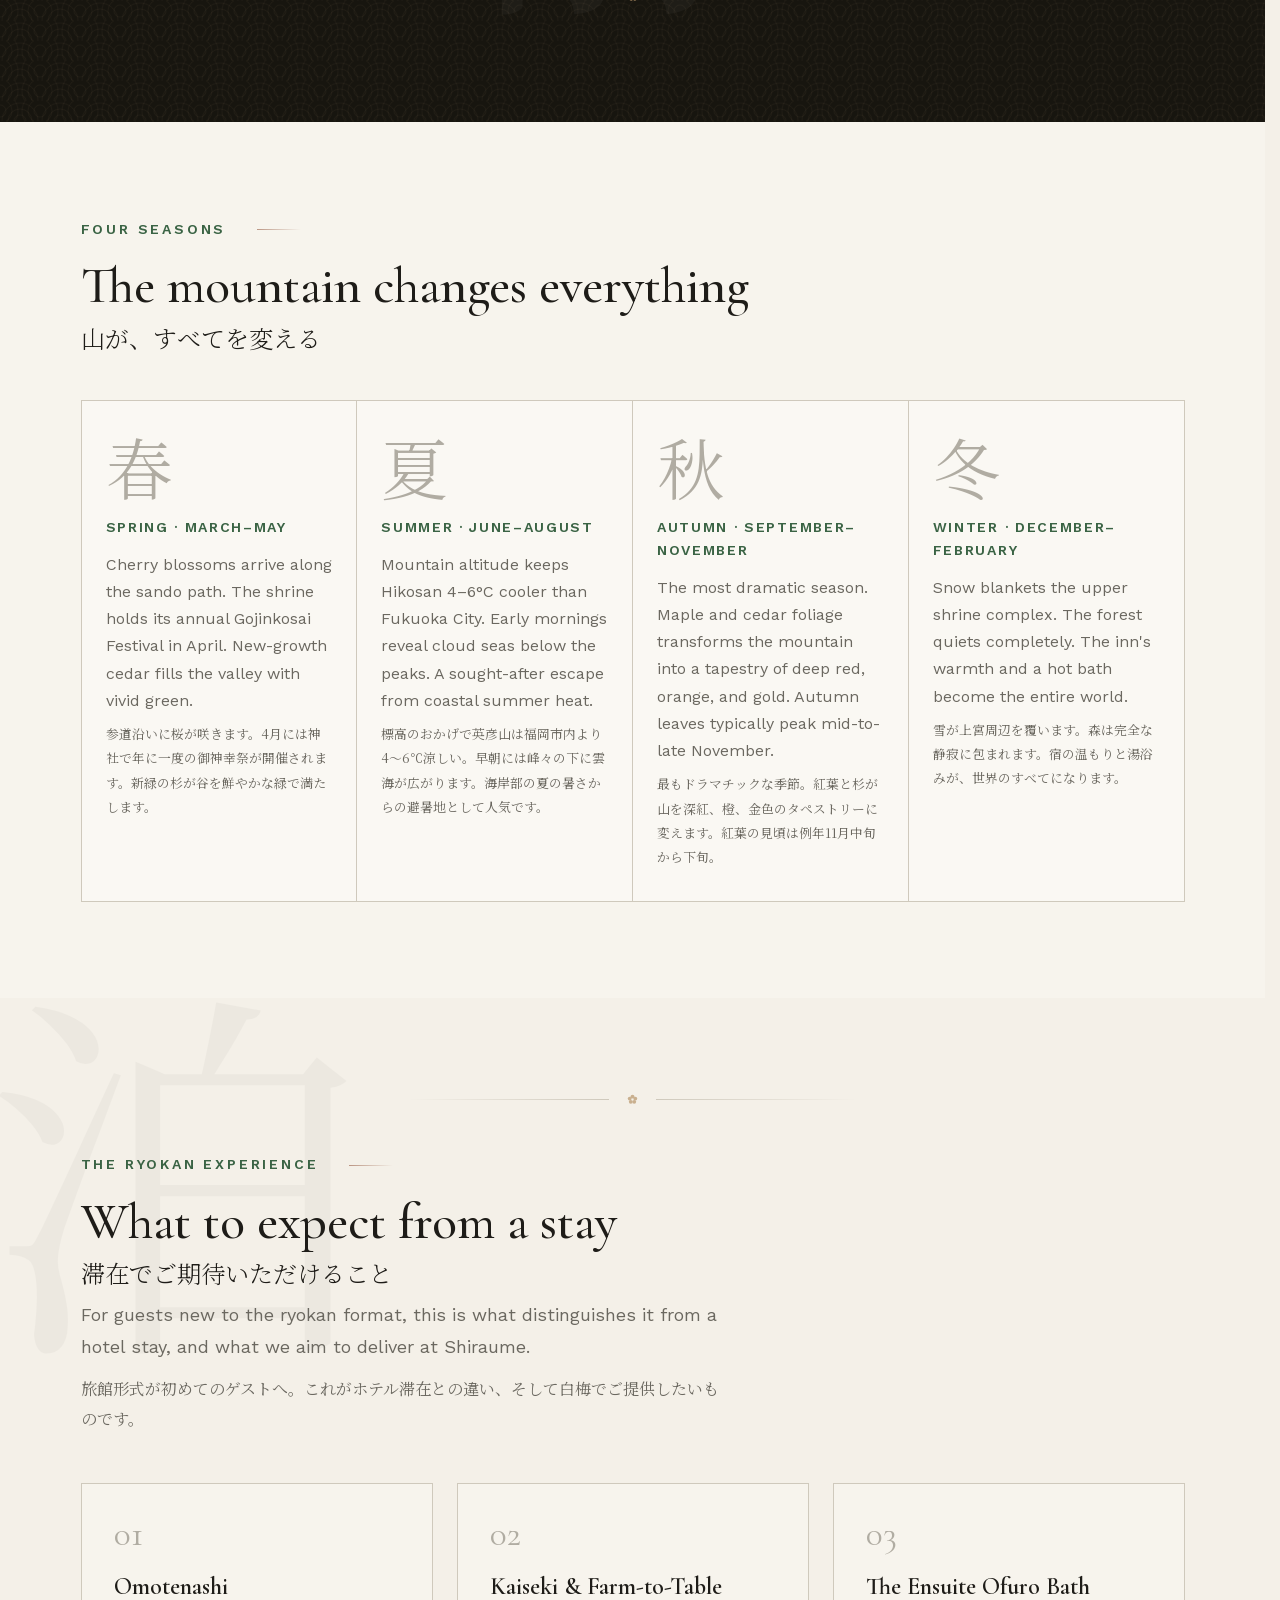
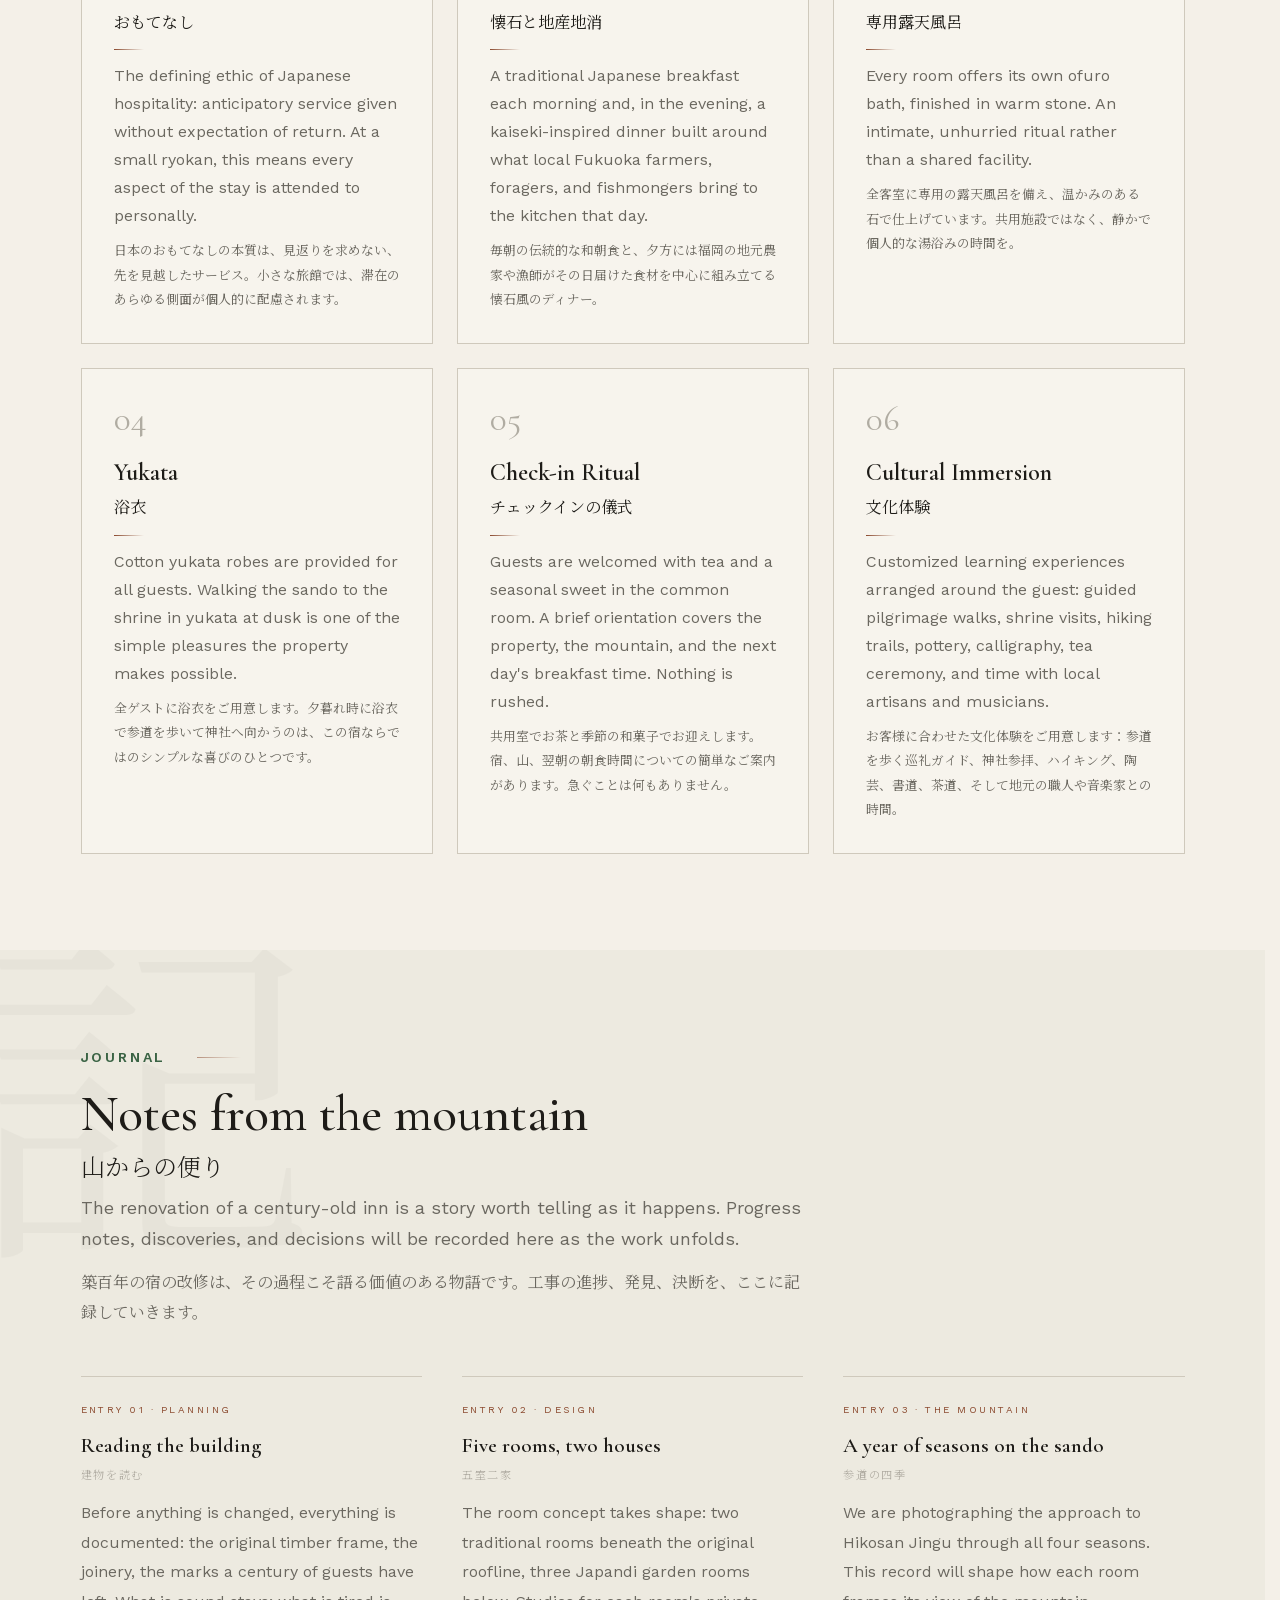
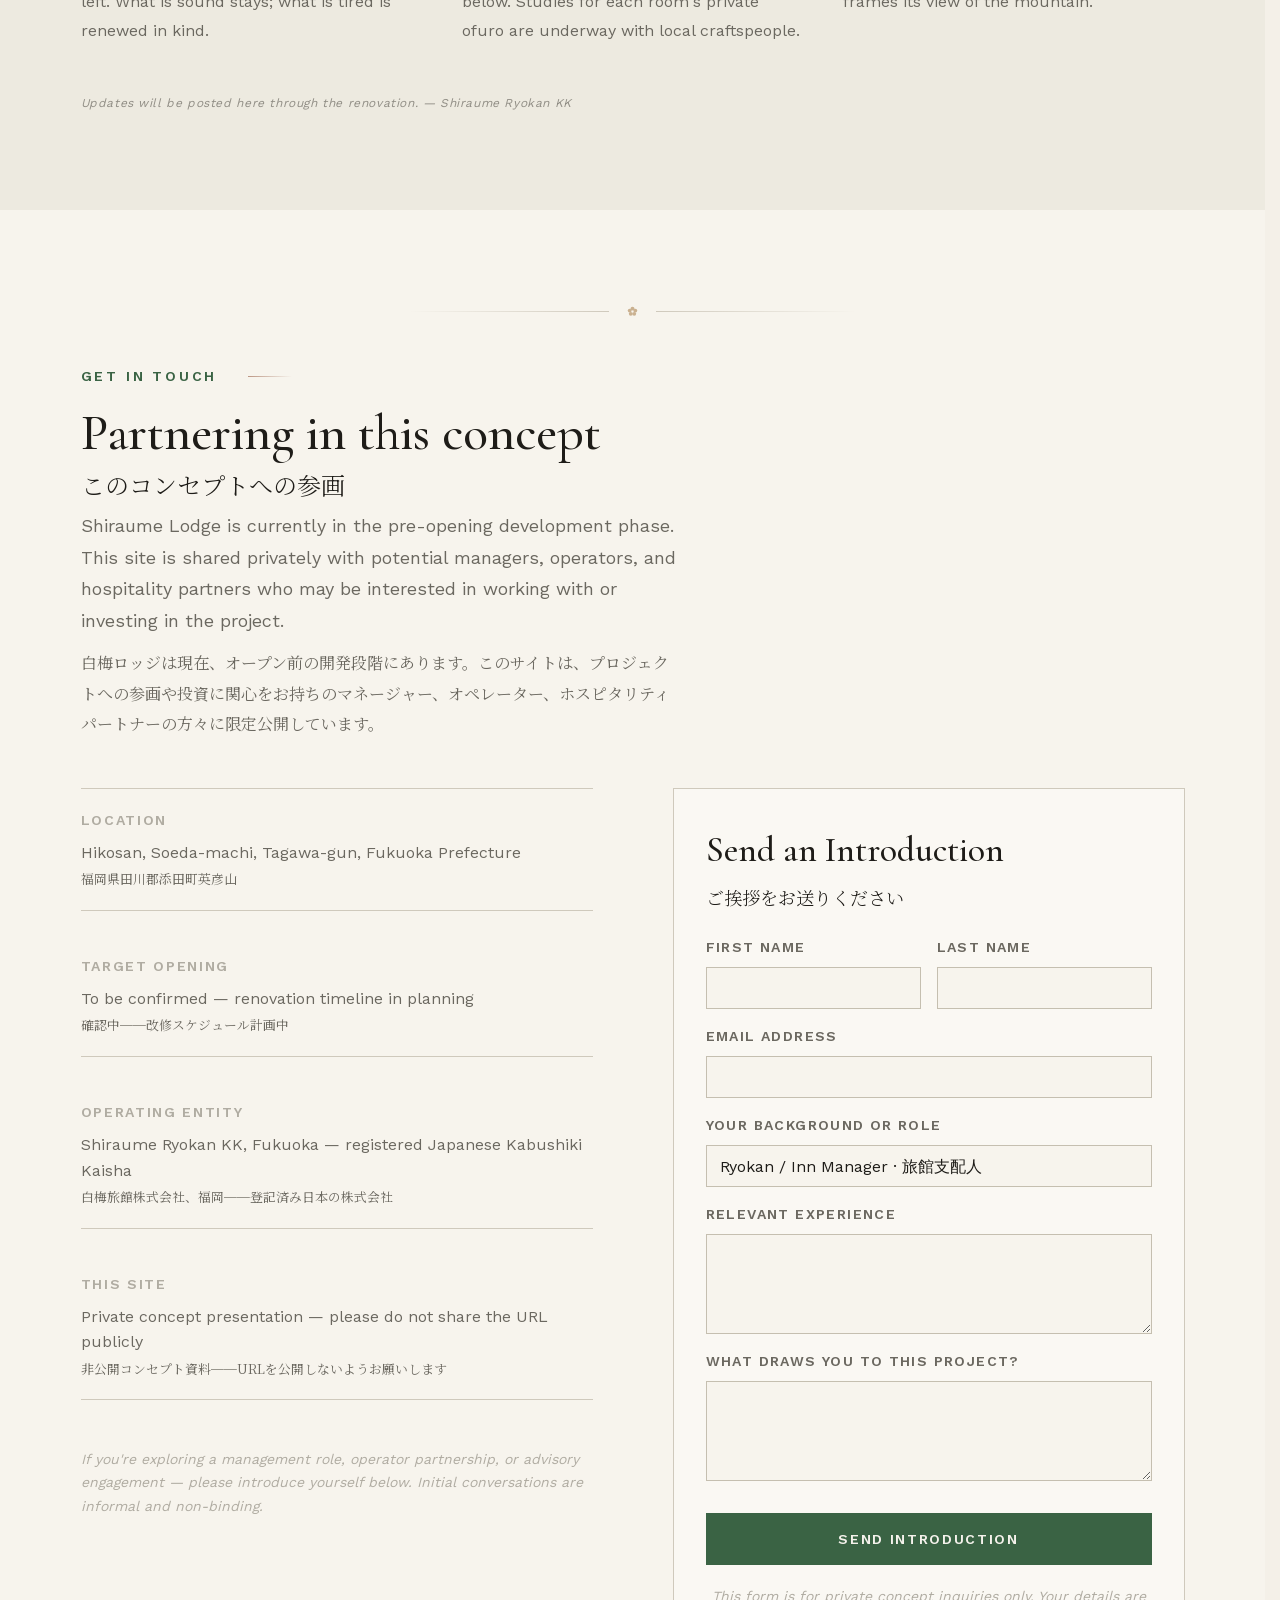
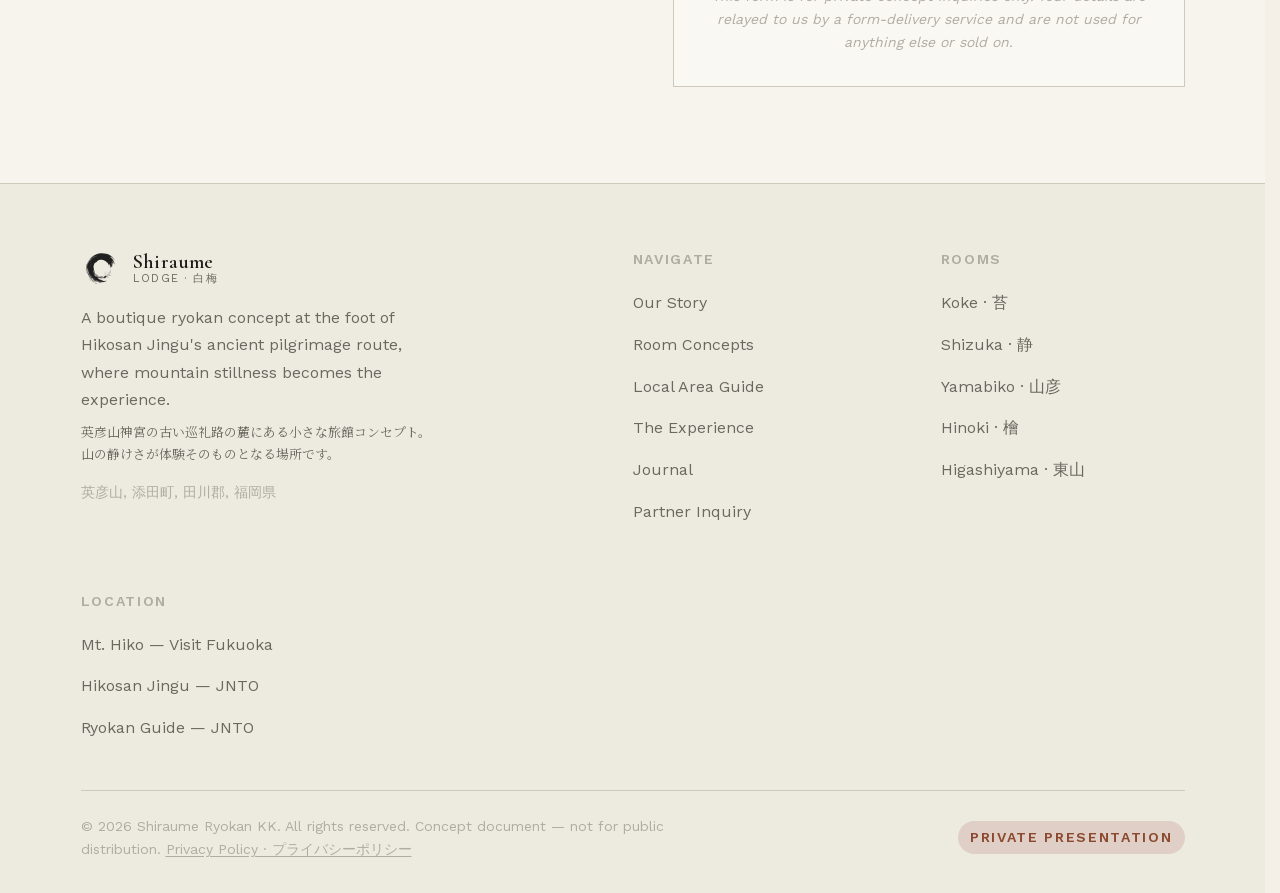
==== commit 63f2cb54: "Make the current site the index and add deployment setup The repository root served the 858-line ear" ====
--- a/index.html
+++ b/index.html
@@ -6,6 +6,7 @@
   <title>Shiraume Lodge — A Ryokan Concept, Hikosan, Fukuoka</title>
   <meta name="description" content="A private concept presentation for Shiraume Lodge — a fully restored 110-year-old inn at the foot of Mt. Hiko's sacred pilgrimage route in Soeda, Fukuoka.">
   <meta name="robots" content="noindex, nofollow">
+  <meta name="referrer" content="strict-origin-when-cross-origin">
 
   <meta property="og:title" content="Shiraume Lodge — A Ryokan Concept">
   <meta property="og:description" content="A private concept presentation for a boutique inn at the foot of Mt. Hiko, Fukuoka.">
@@ -13,26 +14,4704 @@
   <meta property="og:site_name" content="Shiraume Lodge">
   <meta property="og:locale" content="en_GB">
   <meta property="og:locale:alternate" content="ja_JP">
-  <!-- Relative path: absolute URLs only exist once the site has a domain.
-       Most link-preview scrapers resolve this against the page URL. -->
-  <meta property="og:image" content="assets/img/story.jpg">
-  <meta property="og:image:alt" content="The entrance of Shiraume Lodge beneath autumn maples">
   <meta name="twitter:card" content="summary_large_image">
   <meta name="theme-color" content="#f5f1e8" media="(prefers-color-scheme: light)">
   <meta name="theme-color" content="#141210" media="(prefers-color-scheme: dark)">
 
-  <link rel="preconnect" href="https://fonts.googleapis.com">
-  <link rel="preconnect" href="https://fonts.gstatic.com" crossorigin>
-  <link href="https://fonts.googleapis.com/css2?family=Cormorant+Garamond:ital,wght@0,400;0,500;0,600;0,700;1,400;1,500&family=Noto+Serif+JP:wght@200;300;400;500;600&family=Work+Sans:wght@300..700&display=swap" rel="stylesheet">
-
-  <link rel="stylesheet" href="./style.css">
-  <link rel="stylesheet" href="./enhance.css">
-  <link rel="stylesheet" href="./assets/splash/shiraume-splash.css">
-  <link rel="stylesheet" href="./assets/splash/splash-luxe.css">
+  <style>
+/* Web fonts, subset to the characters this site uses.
+   Full families were 7.1 MB; this is the same faces at a fraction
+   of the size, so the single-file build stays small enough to email. */
+@font-face {
+  font-family: 'Cormorant Garamond';
+  font-style: italic;
+  font-weight: 400 500;
+  font-display: swap;
+  src: url("[data-uri]") format('woff2');
+  unicode-range: U+0460-052F, U+1C80-1C8A, U+20B4, U+2DE0-2DFF, U+A640-A69F, U+FE2E-FE2F;
+}
+@font-face {
+  font-family: 'Cormorant Garamond';
+  font-style: italic;
+  font-weight: 400 500;
+  font-display: swap;
+  src: url("[data-uri]") format('woff2');
+  unicode-range: U+0301, U+0400-045F, U+0490-0491, U+04B0-04B1, U+2116;
+}
+@font-face {
+  font-family: 'Cormorant Garamond';
+  font-style: italic;
+  font-weight: 400 500;
+  font-display: swap;
+  src: url("[data-uri]") format('woff2');
+  unicode-range: U+0102-0103, U+0110-0111, U+0128-0129, U+0168-0169, U+01A0-01A1, U+01AF-01B0, U+0300-0301, U+0303-0304, U+0308-0309, U+0323, U+0329, U+1EA0-1EF9, U+20AB;
+}
+@font-face {
+  font-family: 'Cormorant Garamond';
+  font-style: italic;
+  font-weight: 400 500;
+  font-display: swap;
+  src: url("[data-uri]") format('woff2');
+  unicode-range: U+0100-02BA, U+02BD-02C5, U+02C7-02CC, U+02CE-02D7, U+02DD-02FF, U+0304, U+0308, U+0329, U+1D00-1DBF, U+1E00-1E9F, U+1EF2-1EFF, U+2020, U+20A0-20AB, U+20AD-20C0, U+2113, U+2C60-2C7F, U+A720-A7FF;
+}
+@font-face {
+  font-family: 'Cormorant Garamond';
+  font-style: italic;
+  font-weight: 400 500;
+  font-display: swap;
+  src: url("[data-uri]") format('woff2');
+  unicode-range: U+0000-00FF, U+0131, U+0152-0153, U+02BB-02BC, U+02C6, U+02DA, U+02DC, U+0304, U+0308, U+0329, U+2000-206F, U+20AC, U+2122, U+2191, U+2193, U+2212, U+2215, U+FEFF, U+FFFD;
+}
+@font-face {
+  font-family: 'Cormorant Garamond';
+  font-style: normal;
+  font-weight: 400 700;
+  font-display: swap;
+  src: url("[data-uri]") format('woff2');
+  unicode-range: U+0460-052F, U+1C80-1C8A, U+20B4, U+2DE0-2DFF, U+A640-A69F, U+FE2E-FE2F;
+}
+@font-face {
+  font-family: 'Cormorant Garamond';
+  font-style: normal;
+  font-weight: 400 700;
+  font-display: swap;
+  src: url("[data-uri]") format('woff2');
+  unicode-range: U+0301, U+0400-045F, U+0490-0491, U+04B0-04B1, U+2116;
+}
+@font-face {
+  font-family: 'Cormorant Garamond';
+  font-style: normal;
+  font-weight: 400 700;
+  font-display: swap;
+  src: url("[data-uri]") format('woff2');
+  unicode-range: U+0102-0103, U+0110-0111, U+0128-0129, U+0168-0169, U+01A0-01A1, U+01AF-01B0, U+0300-0301, U+0303-0304, U+0308-0309, U+0323, U+0329, U+1EA0-1EF9, U+20AB;
+}
+@font-face {
+  font-family: 'Cormorant Garamond';
+  font-style: normal;
+  font-weight: 400 700;
+  font-display: swap;
+  src: url("[data-uri]") format('woff2');
+  unicode-range: U+0100-02BA, U+02BD-02C5, U+02C7-02CC, U+02CE-02D7, U+02DD-02FF, U+0304, U+0308, U+0329, U+1D00-1DBF, U+1E00-1E9F, U+1EF2-1EFF, U+2020, U+20A0-20AB, U+20AD-20C0, U+2113, U+2C60-2C7F, U+A720-A7FF;
+}
+@font-face {
+  font-family: 'Cormorant Garamond';
+  font-style: normal;
+  font-weight: 400 700;
+  font-display: swap;
+  src: url("[data-uri]") format('woff2');
+  unicode-range: U+0000-00FF, U+0131, U+0152-0153, U+02BB-02BC, U+02C6, U+02DA, U+02DC, U+0304, U+0308, U+0329, U+2000-206F, U+20AC, U+2122, U+2191, U+2193, U+2212, U+2215, U+FEFF, U+FFFD;
+}
+@font-face {
+  font-family: 'Noto Serif JP';
+  font-style: normal;
+  font-weight: 300 600;
+  font-display: swap;
+  src: url("[data-uri]") format('woff2');
+  unicode-range: U+25ee8, U+25f23, U+25f5c, U+25fd4, U+25fe0, U+25ffb, U+2600c, U+26017, U+26060, U+260ed, U+26222, U+2626a, U+26270, U+26286, U+2634c, U+26402, U+2667e, U+266b0, U+2671d, U+268dd, U+268ea, U+26951, U+2696f, U+26999, U+269dd, U+26a1e, U+26a58, U+26a8c, U+26ab7, U+26aff, U+26c29, U+26c73, U+26c9e, U+26cdd, U+26e40, U+26e65, U+26f94, U+26ff6-26ff8, U+270f4, U+2710d, U+27139, U+273da-273db, U+273fe, U+27410, U+27449, U+27614-27615, U+27631, U+27684, U+27693, U+2770e, U+27723, U+27752, U+278b2, U+27985, U+279b4, U+27a84, U+27bb3, U+27bbe, U+27bc7, U+27c3c, U+27cb8, U+27d73, U+27da0, U+27e10, U+27eaf, U+27fb7, U+2808a, U+280bb, U+28277, U+28282, U+282f3, U+283cd, U+2840c, U+28455, U+284dc, U+2856b, U+285c8-285c9, U+286d7, U+286fa, U+28946, U+28949, U+2896b, U+28987-28988, U+289ba-289bb, U+28a1e, U+28a29, U+28a43, U+28a71, U+28a99, U+28acd, U+28add, U+28ae4, U+28bc1, U+28bef, U+28cdd, U+28d10, U+28d71, U+28dfb, U+28e0f, U+28e17, U+28e1f, U+28e36, U+28e89, U+28eeb, U+28ef6, U+28f32, U+28ff8, U+292a0, U+292b1, U+29490, U+295cf, U+2967f, U+296f0, U+29719, U+29750, U+29810, U+298c6, U+29a72, U+29d4b, U+29ddb, U+29e15, U+29e3d, U+29e49, U+29e8a, U+29ec4, U+29edb, U+29ee9, U+29fce, U+29fd7, U+2a01a, U+2a02f, U+2a082, U+2a0f9, U+2a190, U+2a2b2, U+2a38c, U+2a437, U+2a5f1, U+2a602, U+2a61a, U+2a6b2, U+2a9e6, U+2b746, U+2b751, U+2b753, U+2b75a, U+2b75c, U+2b765, U+2b776-2b777, U+2b77c, U+2b782, U+2b789, U+2b78b, U+2b78e, U+2b794, U+2b7ac, U+2b7af, U+2b7bd, U+2b7c9, U+2b7cf, U+2b7d2, U+2b7d8, U+2b7f0, U+2b80d, U+2b817, U+2b81a, U+2d544, U+2e278, U+2e569, U+2e6ea, U+2f804, U+2f80f, U+2f815, U+2f818, U+2f81a, U+2f822, U+2f828, U+2f82c, U+2f833, U+2f83f, U+2f846, U+2f852, U+2f862, U+2f86d, U+2f873, U+2f877, U+2f884, U+2f899-2f89a, U+2f8a6, U+2f8ac, U+2f8b2, U+2f8b6, U+2f8d3, U+2f8db-2f8dc, U+2f8e1, U+2f8e5, U+2f8ea, U+2f8ed, U+2f8fc, U+2f903, U+2f90b, U+2f90f, U+2f91a, U+2f920-2f921, U+2f945, U+2f947, U+2f96c, U+2f995, U+2f9d0, U+2f9de-2f9df, U+2f9f4;
+}
+@font-face {
+  font-family: 'Noto Serif JP';
+  font-style: normal;
+  font-weight: 300 600;
+  font-display: swap;
+  src: url("[data-uri]") format('woff2');
+  unicode-range: U+1f235-1f23b, U+1f240-1f248, U+1f250-1f251, U+2000b, U+20089-2008a, U+200a2, U+200a4, U+200b0, U+200f5, U+20158, U+201a2, U+20213, U+2032b, U+20371, U+20381, U+203f9, U+2044a, U+20509, U+2053f, U+205b1, U+205d6, U+20611, U+20628, U+206ec, U+2074f, U+207c8, U+20807, U+2083a, U+208b9, U+2090e, U+2097c, U+20984, U+2099d, U+20a64, U+20ad3, U+20b1d, U+20b9f, U+20bb7, U+20d45, U+20d58, U+20de1, U+20e64, U+20e6d, U+20e95, U+20f5f, U+21201, U+2123d, U+21255, U+21274, U+2127b, U+212d7, U+212e4, U+212fd, U+2131b, U+21336, U+21344, U+213c4, U+2146d-2146e, U+215d7, U+21647, U+216b4, U+21706, U+21742, U+218bd, U+219c3, U+21a1a, U+21c56, U+21d2d, U+21d45, U+21d62, U+21d78, U+21d92, U+21d9c, U+21da1, U+21db7, U+21de0, U+21e33-21e34, U+21f1e, U+21f76, U+21ffa, U+2217b, U+22218, U+2231e, U+223ad, U+22609, U+226f3, U+2285b, U+228ab, U+2298f, U+22ab8, U+22b46, U+22b4f-22b50, U+22ba6, U+22c1d, U+22c24, U+22de1, U+22e42, U+22feb, U+231b6, U+231c3-231c4, U+231f5, U+23372, U+233cc, U+233d0, U+233d2-233d3, U+233d5, U+233da, U+233df, U+233e4, U+233fe, U+2344a-2344b, U+23451, U+23465, U+234e4, U+2355a, U+23594, U+235c4, U+23638-2363a, U+23647, U+2370c, U+2371c, U+2373f, U+23763-23764, U+237e7, U+237f1, U+237ff, U+23824, U+2383d, U+23a98, U+23c7f, U+23cbe, U+23cfe, U+23d00, U+23d0e, U+23d40, U+23dd3, U+23df9-23dfa, U+23f7e, U+2404b, U+24096, U+24103, U+241c6, U+241fe, U+242ee, U+243bc, U+243d0, U+24629, U+246a5, U+247f1, U+24896, U+248e9, U+24a4d, U+24b56, U+24b6f, U+24c16, U+24d14, U+24e04, U+24e0e, U+24e37, U+24e6a, U+24e8b, U+24ff2, U+2504a, U+25055, U+25122, U+251a9, U+251cd, U+251e5, U+2521e, U+2524c, U+2542e, U+2548e, U+254d9, U+2550e, U+255a7, U+2567f, U+25771, U+257a9, U+257b4, U+25874, U+259c4, U+259cc, U+259d4, U+25ad7, U+25ae3-25ae4, U+25af1, U+25bb2, U+25c4b, U+25c64, U+25da1, U+25e2e, U+25e56, U+25e62, U+25e65, U+25ec2, U+25ed8;
+}
+@font-face {
+  font-family: 'Noto Serif JP';
+  font-style: normal;
+  font-weight: 300 600;
+  font-display: swap;
+  src: url("[data-uri]") format('woff2');
+  unicode-range: U+ffd7, U+ffda-ffdc, U+ffe0-ffe2, U+ffe4, U+ffe6, U+ffe8-ffee, U+1f100-1f10c, U+1f110-1f16c, U+1f170-1f1ac, U+1f200-1f202, U+1f210-1f234;
+}
+@font-face {
+  font-family: 'Noto Serif JP';
+  font-style: normal;
+  font-weight: 300 600;
+  font-display: swap;
+  src: url("[data-uri]") format('woff2');
+  unicode-range: U+fa10, U+fa12-fa6d, U+fb00-fb04, U+fe10-fe19, U+fe30-fe42, U+fe44-fe52, U+fe54-fe66, U+fe68-fe6b, U+ff02, U+ff04, U+ff07, U+ff51, U+ff5b, U+ff5d, U+ff5f-ff60, U+ff66, U+ff69, U+ff87, U+ffa1-ffbe, U+ffc2-ffc7, U+ffca-ffcf, U+ffd2-ffd6;
+}
+@font-face {
+  font-family: 'Noto Serif JP';
+  font-style: normal;
+  font-weight: 300 600;
+  font-display: swap;
+  src: url("[data-uri]") format('woff2');
+  unicode-range: U+f92d-f959, U+f95b-f9f2, U+f9f4-fa0b, U+fa0e-fa0f;
+}
+@font-face {
+  font-family: 'Noto Serif JP';
+  font-style: normal;
+  font-weight: 300 600;
+  font-display: swap;
+  src: url("[data-uri]") format('woff2');
+  unicode-range: U+9e8b-9e8c, U+9e8e-9e8f, U+9e91-9e92, U+9e95-9e96, U+9e98, U+9e9b, U+9e9d-9e9e, U+9ea4-9ea5, U+9ea8-9eaa, U+9eac-9eb0, U+9eb3-9eb5, U+9eb8, U+9ebc-9ebf, U+9ec3, U+9ec6, U+9ec8, U+9ecb-9ecd, U+9ecf-9ed1, U+9ed4-9ed5, U+9ed8, U+9edb-9ee0, U+9ee4-9ee5, U+9ee7-9ee8, U+9eec-9ef2, U+9ef4-9ef9, U+9efb-9eff, U+9f02-9f03, U+9f07-9f09, U+9f0e-9f12, U+9f14-9f17, U+9f19-9f1b, U+9f1f-9f22, U+9f26, U+9f2a-9f2c, U+9f2f, U+9f31-9f32, U+9f34, U+9f37, U+9f39-9f3a, U+9f3c-9f3f, U+9f41, U+9f43-9f47, U+9f4a, U+9f4e-9f50, U+9f52-9f58, U+9f5a, U+9f5d-9f61, U+9f63, U+9f66-9f6a, U+9f6c-9f73, U+9f75-9f77, U+9f7a, U+9f7d, U+9f7f, U+9f8f-9f92, U+9f94-9f97, U+9f99, U+9f9c-9fa3, U+9fa5, U+9fb4, U+9fbc-9fc2, U+9fc4, U+9fc6, U+9fcc, U+f900-f92c;
+}
+@font-face {
+  font-family: 'Noto Serif JP';
+  font-style: normal;
+  font-weight: 300 600;
+  font-display: swap;
+  src: url("[data-uri]") format('woff2');
+  unicode-range: U+9c3e, U+9c41, U+9c43-9c4a, U+9c4e-9c50, U+9c52-9c54, U+9c56, U+9c58, U+9c5a-9c61, U+9c63, U+9c65, U+9c67-9c6b, U+9c6d-9c6e, U+9c70, U+9c72, U+9c75-9c78, U+9c7a-9c7c, U+9ce6-9ce7, U+9ceb-9cec, U+9cf0, U+9cf2, U+9cf6-9cf7, U+9cf9, U+9d02-9d03, U+9d06-9d09, U+9d0b, U+9d0e, U+9d11-9d12, U+9d15, U+9d17-9d18, U+9d1b-9d1f, U+9d23, U+9d26, U+9d2a-9d2c, U+9d2f-9d30, U+9d32-9d34, U+9d3a, U+9d3c-9d3f, U+9d41-9d48, U+9d4a, U+9d50-9d54, U+9d59, U+9d5d-9d65, U+9d69-9d6c, U+9d6f-9d70, U+9d72-9d73, U+9d76-9d77, U+9d7a-9d7c, U+9d7e, U+9d83-9d84, U+9d86-9d87, U+9d89-9d8a, U+9d8d-9d8e, U+9d92-9d93, U+9d95-9d9a, U+9da1, U+9da4, U+9da9-9dac, U+9dae, U+9db1-9db2, U+9db5, U+9db8-9dbd, U+9dbf-9dc4, U+9dc6-9dc7, U+9dc9-9dca, U+9dcf, U+9dd3-9dd7, U+9dd9-9dda, U+9dde-9de0, U+9de3, U+9de5-9de7, U+9de9, U+9deb, U+9ded-9df0, U+9df3-9df4, U+9df8, U+9dfd-9dfe, U+9e02, U+9e07, U+9e0a, U+9e0d-9e0e, U+9e10-9e12, U+9e15-9e16, U+9e19-9e1f, U+9e75, U+9e79-9e7d, U+9e80-9e85, U+9e87-9e88;
+}
+@font-face {
+  font-family: 'Noto Serif JP';
+  font-style: normal;
+  font-weight: 300 600;
+  font-display: swap;
+  src: url("[data-uri]") format('woff2');
+  unicode-range: U+9ae5-9ae7, U+9ae9, U+9aeb-9aec, U+9aee-9aef, U+9af1-9af5, U+9af7, U+9af9-9afb, U+9afd, U+9aff-9b06, U+9b08-9b09, U+9b0b-9b0e, U+9b10, U+9b12, U+9b16, U+9b18-9b1d, U+9b1f-9b20, U+9b22-9b23, U+9b25-9b2f, U+9b32-9b35, U+9b37, U+9b39-9b3b, U+9b3d, U+9b43-9b44, U+9b48, U+9b4b-9b4f, U+9b51, U+9b55-9b58, U+9b5b, U+9b5e, U+9b61, U+9b63, U+9b65-9b66, U+9b68, U+9b6a-9b6f, U+9b72-9b79, U+9b7f-9b80, U+9b83-9b87, U+9b89-9b8b, U+9b8d, U+9b8f-9b94, U+9b96-9b97, U+9b9a, U+9b9d-9ba0, U+9ba6-9ba7, U+9ba9-9baa, U+9bac, U+9bb0-9bb2, U+9bb4, U+9bb7-9bb9, U+9bbb-9bbc, U+9bbe-9bc1, U+9bc6-9bc8, U+9bca, U+9bce-9bd2, U+9bd4, U+9bd7-9bd8, U+9bdd, U+9bdf, U+9be1-9be5, U+9be7, U+9bea-9beb, U+9bee-9bf3, U+9bf5, U+9bf7-9bfa, U+9bfd, U+9bff-9c00, U+9c02, U+9c04, U+9c06, U+9c08-9c0d, U+9c0f-9c16, U+9c18-9c1e, U+9c21-9c2a, U+9c2d-9c32, U+9c35-9c37, U+9c39-9c3a, U+9c3d;
+}
+@font-face {
+  font-family: 'Noto Serif JP';
+  font-style: normal;
+  font-weight: 300 600;
+  font-display: swap;
+  src: url("[data-uri]") format('woff2');
+  unicode-range: U+98eb, U+98ed-98ee, U+98f0-98f1, U+98f3, U+98f6, U+9902, U+9907-9909, U+9911-9912, U+9914-9918, U+991a-9922, U+9924, U+9926-9927, U+992b-992c, U+992e, U+9931-9935, U+9939-993e, U+9940-9942, U+9945-9949, U+994b-994e, U+9950-9952, U+9954-9955, U+9958-9959, U+995b-995c, U+995e-9960, U+9963, U+9997-9998, U+999b, U+999d-999f, U+99a3, U+99a5-99a6, U+99a8, U+99ad-99ae, U+99b0-99b2, U+99b5, U+99b9-99ba, U+99bc-99bd, U+99bf, U+99c1, U+99c3, U+99c8-99c9, U+99d1, U+99d3-99d5, U+99d8-99df, U+99e1-99e2, U+99e7, U+99ea-99ee, U+99f0-99f2, U+99f4-99f5, U+99f8-99f9, U+99fb-99fe, U+9a01-9a05, U+9a08, U+9a0a-9a0c, U+9a0f-9a11, U+9a16, U+9a1a, U+9a1e, U+9a20, U+9a22-9a24, U+9a27, U+9a2b, U+9a2d-9a2e, U+9a31, U+9a33, U+9a35-9a38, U+9a3e, U+9a40-9a45, U+9a47, U+9a4a-9a4e, U+9a51-9a52, U+9a54-9a58, U+9a5b, U+9a5d, U+9a5f, U+9a62, U+9a64-9a65, U+9a69-9a6c, U+9aaa, U+9aac-9ab0, U+9ab2, U+9ab4-9ab7, U+9ab9, U+9abb-9ac1, U+9ac3, U+9ac6, U+9ac8, U+9ace-9ad3, U+9ad5-9ad7, U+9adb-9adc, U+9ade-9ae0, U+9ae2-9ae4;
+}
+@font-face {
+  font-family: 'Noto Serif JP';
+  font-style: normal;
+  font-weight: 300 600;
+  font-display: swap;
+  src: url("[data-uri]") format('woff2');
+  unicode-range: U+971d, U+9721-9724, U+9728, U+972a, U+9730-9731, U+9733, U+9736, U+9738-9739, U+973b, U+973d-973e, U+9741-9744, U+9746-974a, U+974d-974f, U+9751, U+9755, U+9757-9758, U+975a-975c, U+9760-9761, U+9763-9764, U+9766-9768, U+976a-976b, U+976e, U+9771, U+9773, U+9776-977d, U+977f-9781, U+9785-9786, U+9789, U+978b, U+978f-9790, U+9795-9797, U+9799-979a, U+979c, U+979e-97a0, U+97a2-97a3, U+97a6, U+97a8, U+97ab-97ac, U+97ae, U+97b1-97b6, U+97b8-97ba, U+97bc, U+97be-97bf, U+97c1, U+97c3-97ce, U+97d0-97d1, U+97d4, U+97d7-97d9, U+97db-97de, U+97e0-97e1, U+97e4, U+97e6, U+97ed-97ef, U+97f1-97f2, U+97f4-97f8, U+97fa, U+9804, U+9807, U+980a, U+980c-980f, U+9814, U+9816-9817, U+9819-981a, U+981c, U+981e, U+9820-9821, U+9823-9826, U+982b, U+982e-9830, U+9832-9835, U+9837, U+9839, U+983d-983e, U+9844, U+9846-9847, U+984a-984b, U+984f, U+9851-9853, U+9856-9857, U+9859-985b, U+9862-9863, U+9865-9866, U+986a-986c, U+986f-9871, U+9873-9875, U+98aa-98ab, U+98ad-98ae, U+98b0-98b1, U+98b4, U+98b6-98b8, U+98ba-98bc, U+98bf, U+98c2-98c8, U+98cb-98cc, U+98ce, U+98dc, U+98de, U+98e0-98e1, U+98e3, U+98e5-98e7, U+98e9-98ea;
+}
+@font-face {
+  font-family: 'Noto Serif JP';
+  font-style: normal;
+  font-weight: 300 600;
+  font-display: swap;
+  src: url("[data-uri]") format('woff2');
+  unicode-range: U+944a, U+944c, U+9452-9453, U+9455, U+9459-945c, U+945e-9463, U+9468, U+946a-946b, U+946d-9472, U+9475, U+9477, U+947c-947f, U+9481, U+9483-9485, U+9578-9579, U+957e-957f, U+9582, U+9584, U+9586-9588, U+958a, U+958c-958f, U+9592, U+9594, U+9596, U+9598-9599, U+959d-95a1, U+95a4, U+95a6-95a9, U+95ab-95ad, U+95b1, U+95b4, U+95b6, U+95b9-95bf, U+95c3, U+95c6, U+95c8-95cd, U+95d0-95d6, U+95d9-95da, U+95dc-95e2, U+95e4-95e6, U+95e8, U+961d-961e, U+9621-9622, U+9624-9626, U+9628, U+962c, U+962e-962f, U+9631, U+9633-9634, U+9637-963a, U+963c-963d, U+9641-9642, U+964b-964c, U+964f, U+9652, U+9654, U+9656-9658, U+965c-965f, U+9661, U+9666, U+966a, U+966c, U+966e, U+9672, U+9674, U+9677, U+967b-967c, U+967e-967f, U+9681-9684, U+9689, U+968b, U+968d, U+9691, U+9695-9698, U+969a, U+969d, U+969f, U+96a4-96aa, U+96ae-96b4, U+96b6, U+96b8-96bb, U+96bd, U+96c1, U+96c9-96cb, U+96cd-96ce, U+96d2, U+96d5-96d6, U+96d8-96da, U+96dc-96df, U+96e9, U+96ef, U+96f1, U+96f9-96fa, U+9702-9706, U+9708-9709, U+970d-970f, U+9711, U+9713-9714, U+9716, U+9719-971b;
+}
+@font-face {
+  font-family: 'Noto Serif JP';
+  font-style: normal;
+  font-weight: 300 600;
+  font-display: swap;
+  src: url("[data-uri]") format('woff2');
+  unicode-range: U+92bc-92bd, U+92bf-92c3, U+92c5-92c8, U+92cb-92d0, U+92d2-92d3, U+92d5, U+92d7-92d9, U+92dc-92dd, U+92df-92e1, U+92e3-92e5, U+92e7-92ea, U+92ec, U+92ee, U+92f0, U+92f2, U+92f7-92fb, U+92ff-9300, U+9302, U+9304, U+9308, U+930d, U+930f-9311, U+9314-9315, U+9318-931a, U+931c-931f, U+9321-9325, U+9327-932b, U+932e, U+9333-9337, U+933a-933b, U+9344, U+9347-934a, U+934d, U+9350-9352, U+9354-9358, U+935a, U+935c, U+935e, U+9360, U+9364-9365, U+9367, U+9369-936d, U+936f-9371, U+9373-9374, U+9376, U+937a, U+937d-9382, U+9388, U+938a-938b, U+938d, U+938f, U+9392, U+9394-9395, U+9397-9398, U+939a-939b, U+939e, U+93a1, U+93a3-93a4, U+93a6, U+93a8-93a9, U+93ab-93ad, U+93b0, U+93b4-93b6, U+93b9-93bb, U+93c1, U+93c3-93cd, U+93d0-93d1, U+93d3, U+93d6-93d9, U+93dc-93df, U+93e2, U+93e4-93e8, U+93f1, U+93f5, U+93f7-93fb, U+93fd, U+9401-9404, U+9407-9409, U+940d-9410, U+9413-9417, U+9419-941a, U+941f, U+9421, U+942b, U+942e-942f, U+9431-9434, U+9436, U+9438, U+943a-943b, U+943d, U+943f, U+9441, U+9443-9445, U+9448;
+}
+@font-face {
+  font-family: 'Noto Serif JP';
+  font-style: normal;
+  font-weight: 300 600;
+  font-display: swap;
+  src: url("[data-uri]") format('woff2');
+  unicode-range: U+9143, U+9146-914c, U+914f, U+9153, U+9156-915b, U+9161, U+9163-9165, U+9167, U+9169, U+916d, U+9172-9174, U+9179-917b, U+9181-9183, U+9185-9187, U+9189-918b, U+918e, U+9191, U+9193-9195, U+9197-9198, U+919e, U+91a1-91a2, U+91a6, U+91a8, U+91aa-91b6, U+91ba-91bd, U+91bf-91c6, U+91c9, U+91cb, U+91d0, U+91d3-91d4, U+91d6-91d7, U+91d9-91db, U+91de-91df, U+91e1, U+91e4-91e6, U+91e9-91ea, U+91ec-91f1, U+91f5-91f7, U+91f9, U+91fb-91fd, U+91ff-9201, U+9204-9207, U+9209-920a, U+920c, U+920e, U+9210-9218, U+921c-921e, U+9223-9226, U+9228-9229, U+922c, U+922e-9230, U+9233, U+9235-923a, U+923c, U+923e-9240, U+9242-9243, U+9245-924b, U+924d-9251, U+9256-925a, U+925c-925e, U+9260-9261, U+9264-9269, U+926e-9270, U+9275-9279, U+927b-927f, U+9288-928a, U+928d-928e, U+9291-9293, U+9295-9297, U+9299, U+929b-929c, U+929f-92a0, U+92a4-92a5, U+92a7-92a8, U+92ab, U+92af, U+92b2-92b3, U+92b6-92bb;
+}
+@font-face {
+  font-family: 'Noto Serif JP';
+  font-style: normal;
+  font-weight: 300 600;
+  font-display: swap;
+  src: url("[data-uri]") format('woff2');
+  unicode-range: U+8f52-8f55, U+8f57-8f58, U+8f5c-8f5e, U+8f61-8f66, U+8f9c-8f9d, U+8f9f-8fa2, U+8fa4-8fa8, U+8fad-8faf, U+8fb4-8fb8, U+8fbe, U+8fc0-8fc2, U+8fc6, U+8fc8, U+8fca-8fcb, U+8fcd, U+8fd0, U+8fd2-8fd3, U+8fd5, U+8fda, U+8fe0, U+8fe2-8fe5, U+8fe8-8fea, U+8fed-8fef, U+8ff1, U+8ff4-8ff6, U+8ff8-8ffb, U+8ffe, U+9002, U+9004-9005, U+9008, U+900b-900e, U+9011, U+9013, U+9015-9016, U+9018, U+901b, U+901e, U+9021, U+9027-902a, U+902c-902d, U+902f, U+9033-9037, U+9039, U+903c, U+903e-903f, U+9041, U+9043-9044, U+9049, U+904c, U+904f-9052, U+9056, U+9058, U+905b-905e, U+9062, U+9066-9068, U+906c, U+906f-9070, U+9072, U+9074, U+9076, U+9079, U+9080-9083, U+9085, U+9087-9088, U+908b-908c, U+908e-9090, U+9095, U+9097-9099, U+909b, U+90a0-90a2, U+90a5, U+90a8, U+90af-90b6, U+90bd-90be, U+90c3-90c5, U+90c7-90c9, U+90cc, U+90d2, U+90d5, U+90d7-90d9, U+90db-90df, U+90e2, U+90e4-90e5, U+90eb, U+90ef-90f0, U+90f2, U+90f4, U+90f6, U+90fe-9100, U+9102, U+9104-9106, U+9108, U+910d, U+9110, U+9112, U+9114-911a, U+911c, U+911e, U+9120, U+9122-9123, U+9125, U+9127, U+9129, U+912d-9132, U+9134, U+9136-9137, U+9139-913a, U+913c-913d;
+}
+@font-face {
+  font-family: 'Noto Serif JP';
+  font-style: normal;
+  font-weight: 300 600;
+  font-display: swap;
+  src: url("[data-uri]") format('woff2');
+  unicode-range: U+8dc0, U+8dc2, U+8dc5-8dc8, U+8dca-8dcc, U+8dce-8dcf, U+8dd1, U+8dd4-8dd7, U+8dd9-8ddb, U+8ddf, U+8de3-8de5, U+8de7, U+8dea-8dec, U+8df0-8df2, U+8df4, U+8dfc-8dfd, U+8dff, U+8e01, U+8e04-8e06, U+8e08-8e09, U+8e0b-8e0c, U+8e10-8e11, U+8e14, U+8e16, U+8e1d-8e23, U+8e26-8e27, U+8e30-8e31, U+8e33-8e39, U+8e3d, U+8e40-8e42, U+8e44, U+8e47-8e50, U+8e54-8e55, U+8e59, U+8e5b-8e64, U+8e69, U+8e6c-8e6d, U+8e6f-8e72, U+8e75-8e77, U+8e79-8e7c, U+8e81-8e85, U+8e89, U+8e8b, U+8e90-8e95, U+8e98-8e9b, U+8e9d-8e9e, U+8ea1-8ea2, U+8ea7, U+8ea9-8eaa, U+8eac-8eb1, U+8eb3, U+8eb5-8eb6, U+8eba-8ebb, U+8ebe, U+8ec0-8ec1, U+8ec3-8ec8, U+8ecb, U+8ecf, U+8ed1, U+8ed4, U+8edb-8edc, U+8ee3, U+8ee8, U+8eeb, U+8eed-8eee, U+8ef0-8ef1, U+8ef7, U+8ef9-8efc, U+8efe, U+8f00, U+8f02, U+8f05, U+8f07-8f08, U+8f0a, U+8f0f-8f10, U+8f12-8f13, U+8f15-8f19, U+8f1b-8f1c, U+8f1e-8f21, U+8f23, U+8f25-8f28, U+8f2b-8f2f, U+8f33-8f37, U+8f39-8f3b, U+8f3e, U+8f40-8f43, U+8f45-8f47, U+8f49-8f4a, U+8f4c-8f4f, U+8f51;
+}
+@font-face {
+  font-family: 'Noto Serif JP';
+  font-style: normal;
+  font-weight: 300 600;
+  font-display: swap;
+  src: url("[data-uri]") format('woff2');
+  unicode-range: U+8b2d, U+8b30, U+8b37, U+8b3c, U+8b3e, U+8b41-8b46, U+8b48-8b49, U+8b4c-8b4f, U+8b51-8b54, U+8b56, U+8b59, U+8b5b, U+8b5e-8b5f, U+8b63, U+8b69, U+8b6b-8b6d, U+8b6f, U+8b71, U+8b74, U+8b76, U+8b78-8b79, U+8b7c-8b81, U+8b84-8b85, U+8b8a-8b8f, U+8b92-8b96, U+8b99-8b9a, U+8b9c-8ba0, U+8c38-8c3a, U+8c3d-8c3f, U+8c41, U+8c45, U+8c47-8c49, U+8c4b-8c4c, U+8c4e-8c51, U+8c53-8c55, U+8c57-8c59, U+8c5b, U+8c5d, U+8c62-8c64, U+8c66, U+8c68-8c69, U+8c6b-8c6d, U+8c73, U+8c75-8c76, U+8c78, U+8c7a-8c7c, U+8c7e, U+8c82, U+8c85-8c87, U+8c89-8c8b, U+8c8d-8c8e, U+8c90, U+8c92-8c94, U+8c98-8c99, U+8c9b-8c9c, U+8c9f, U+8ca4, U+8cad-8cae, U+8cb2-8cb3, U+8cb6, U+8cb9-8cba, U+8cbd, U+8cc1-8cc2, U+8cc4-8cc6, U+8cc8-8cc9, U+8ccb, U+8ccd-8ccf, U+8cd2, U+8cd5-8cd6, U+8cd9-8cda, U+8cdd, U+8ce1, U+8ce3-8ce4, U+8ce6, U+8ce8, U+8cec, U+8cef-8cf2, U+8cf4-8cf5, U+8cf7-8cf8, U+8cfa-8cfb, U+8cfd-8cff, U+8d01, U+8d03-8d04, U+8d07, U+8d09-8d0b, U+8d0d-8d10, U+8d12-8d14, U+8d16-8d17, U+8d1b-8d1d, U+8d65, U+8d67, U+8d69, U+8d6b-8d6e, U+8d71, U+8d73, U+8d76, U+8d7f, U+8d81-8d82, U+8d84, U+8d88, U+8d8d, U+8d90-8d91, U+8d95, U+8d99, U+8d9e-8da0, U+8da6, U+8da8, U+8dab-8dac, U+8daf, U+8db2, U+8db5, U+8db7, U+8db9-8dbc, U+8dbe;
+}
+@font-face {
+  font-family: 'Noto Serif JP';
+  font-style: normal;
+  font-weight: 300 600;
+  font-display: swap;
+  src: url("[data-uri]") format('woff2');
+  unicode-range: U+8973-8975, U+8977, U+897a-897e, U+8980, U+8983, U+8988-898a, U+898d, U+8990, U+8993-8995, U+8998, U+899b-899c, U+899f-89a1, U+89a5-89a6, U+89a9, U+89ac, U+89af-89b0, U+89b2, U+89b4-89b7, U+89ba, U+89bc-89bd, U+89bf-89c1, U+89d4-89d8, U+89da, U+89dc-89dd, U+89e5, U+89e7, U+89e9, U+89eb, U+89ed, U+89f1, U+89f3-89f4, U+89f6, U+89f8-89f9, U+89fd, U+89ff, U+8a01, U+8a04-8a05, U+8a07, U+8a0c, U+8a0f-8a12, U+8a14-8a16, U+8a1b, U+8a1d-8a1e, U+8a20-8a22, U+8a24-8a26, U+8a2b-8a2c, U+8a2f, U+8a35-8a37, U+8a3b, U+8a3d-8a3e, U+8a40-8a41, U+8a43, U+8a45-8a49, U+8a4d-8a4e, U+8a51-8a54, U+8a56-8a58, U+8a5b-8a5d, U+8a61-8a62, U+8a65, U+8a67, U+8a6c-8a6d, U+8a75-8a77, U+8a79-8a7c, U+8a7e-8a80, U+8a82-8a86, U+8a8b, U+8a8f-8a92, U+8a96-8a97, U+8a99-8a9a, U+8a9f, U+8aa1, U+8aa3, U+8aa5-8aaa, U+8aae-8aaf, U+8ab3, U+8ab6-8ab7, U+8abb-8abc, U+8abe, U+8ac2-8ac4, U+8ac6, U+8ac8-8aca, U+8acc-8acd, U+8ad0-8ad1, U+8ad3-8ad5, U+8ad7, U+8ada-8ae2, U+8ae4, U+8ae7, U+8aeb-8aec, U+8aee, U+8af0-8af1, U+8af3-8af7, U+8afa, U+8afc, U+8aff, U+8b01-8b02, U+8b04-8b07, U+8b0a-8b0d, U+8b0f-8b11, U+8b14, U+8b16, U+8b1a, U+8b1c, U+8b1e-8b20, U+8b26, U+8b28, U+8b2b-8b2c;
+}
+@font-face {
+  font-family: 'Noto Serif JP';
+  font-style: normal;
+  font-weight: 300 600;
+  font-display: swap;
+  src: url("[data-uri]") format('woff2');
+  unicode-range: U+87e2-87e6, U+87ea-87ed, U+87ef, U+87f1, U+87f3, U+87f5-87f8, U+87fa-87fb, U+87fe-87ff, U+8801, U+8803, U+8805-8807, U+8809-880b, U+880d-8816, U+8818-881c, U+881e-881f, U+8821-8822, U+8827-8828, U+882d-882e, U+8830-8832, U+8835-8836, U+8839-883c, U+8841-8845, U+8848-884b, U+884d-884e, U+8851-8852, U+8855-8856, U+8858-885a, U+885c, U+885e-8860, U+8862, U+8864, U+8869, U+886b, U+886e-886f, U+8871-8872, U+8875, U+8877, U+8879, U+887b, U+887d-887e, U+8880-8882, U+8888, U+888d, U+8892, U+8897-889c, U+889e-88a0, U+88a2, U+88a4, U+88a8, U+88aa, U+88ae, U+88b0-88b1, U+88b5, U+88b7, U+88ba, U+88bc-88c0, U+88c3-88c4, U+88c6, U+88ca-88ce, U+88d1-88d4, U+88d8-88d9, U+88db, U+88dd-88e1, U+88e7-88e8, U+88ef-88f2, U+88f4-88f5, U+88f7, U+88f9, U+88fc, U+8901-8902, U+8904, U+8906, U+890a, U+890c-890f, U+8913, U+8915-8916, U+8918-891a, U+891c-891e, U+8920, U+8925-8928, U+892a-892b, U+8930-8932, U+8935-893b, U+893e, U+8940-8946, U+8949, U+894c-894d, U+894f, U+8952, U+8956-8957, U+895a-895c, U+895e, U+8960-8964, U+8966, U+896a-896b, U+896d-8970;
+}
+@font-face {
+  font-family: 'Noto Serif JP';
+  font-style: normal;
+  font-weight: 300 600;
+  font-display: swap;
+  src: url("[data-uri]") format('woff2');
+  unicode-range: U+8655-8659, U+865b, U+865d-8664, U+8667, U+8669, U+866c, U+866f, U+8671, U+8675-8677, U+867a-867b, U+867d, U+8687-8689, U+868b-868d, U+8691, U+8693, U+8695-8696, U+8698, U+869a, U+869c-869d, U+86a1, U+86a3-86a4, U+86a6-86ab, U+86ad, U+86af-86b1, U+86b3-86b9, U+86bf-86c1, U+86c3-86c6, U+86c9, U+86cb, U+86ce, U+86d1-86d2, U+86d4-86d5, U+86d7, U+86da, U+86dc, U+86de-86e0, U+86e3-86e7, U+86e9, U+86ec-86ed, U+86ef, U+86f8-86fe, U+8700, U+8703-870b, U+870d-8714, U+8719-871a, U+871e-871f, U+8721-8723, U+8725, U+8728-8729, U+872e-872f, U+8731-8732, U+8734, U+8737, U+8739-8740, U+8743, U+8745, U+8749, U+874b-874e, U+8751, U+8753, U+8755, U+8757-8759, U+875d, U+875f-8761, U+8763-8766, U+8768, U+876a, U+876e-876f, U+8771-8772, U+8774, U+8778, U+877b-877c, U+877f, U+8782-8789, U+878b-878c, U+878e, U+8790, U+8793, U+8795, U+8797-8799, U+879e-87a0, U+87a2-87a3, U+87a7, U+87ab-87af, U+87b1, U+87b3, U+87b5, U+87bb, U+87bd-87c1, U+87c4, U+87c6-87cb, U+87ce, U+87d0, U+87d2, U+87d5-87d6, U+87d9-87da, U+87dc, U+87df-87e0;
+}
+@font-face {
+  font-family: 'Noto Serif JP';
+  font-style: normal;
+  font-weight: 300 600;
+  font-display: swap;
+  src: url("[data-uri]") format('woff2');
+  unicode-range: U+84b4, U+84b9-84bb, U+84bd-84c2, U+84c6-84ca, U+84cc-84d1, U+84d3, U+84d6, U+84d9-84da, U+84dc, U+84e7, U+84ea, U+84ec, U+84ef-84f2, U+84f4, U+84f7, U+84fa-84fd, U+84ff-8500, U+8502-8503, U+8506-8507, U+850c, U+850e, U+8510, U+8514-8515, U+8517-8518, U+851a-851c, U+851e-851f, U+8521-8525, U+8527, U+852a-852c, U+852f, U+8532-8534, U+8536, U+853e-8541, U+8543, U+8546, U+8548, U+854a-854b, U+854f-8553, U+8555-855a, U+855c-8564, U+8569-856b, U+856d, U+856f, U+8577, U+8579-857b, U+857d-8581, U+8585-8586, U+8588-858c, U+858f-8591, U+8593, U+8597-8598, U+859b-859d, U+859f-85a0, U+85a2, U+85a4-85a5, U+85a7-85a8, U+85ad-85b0, U+85b4, U+85b6-85ba, U+85bc-85bf, U+85c1-85c2, U+85c7, U+85c9-85cb, U+85ce-85d0, U+85d5, U+85d8-85da, U+85dc, U+85df-85e1, U+85e5-85e6, U+85e8, U+85ed, U+85f3-85f4, U+85f6-85f7, U+85f9-85fa, U+85fc, U+85fe-8600, U+8602, U+8604-8606, U+860a-860b, U+860d-860e, U+8610-8613, U+8616-861b, U+861e, U+8621-8622, U+8624, U+8627, U+8629, U+862f-8630, U+8636, U+8638-863a, U+863c-863d, U+863f-8642, U+8646, U+864d, U+8652-8654;
+}
+@font-face {
+  font-family: 'Noto Serif JP';
+  font-style: normal;
+  font-weight: 300 600;
+  font-display: swap;
+  src: url("[data-uri]") format('woff2');
+  unicode-range: U+82e8, U+82ea, U+82ed, U+82ef, U+82f3-82f4, U+82f6-82f7, U+82f9, U+82fb, U+82fd-82fe, U+8300-8301, U+8303, U+8306-8308, U+830a-830c, U+8316-8318, U+831b, U+831d-831f, U+8321-8323, U+832b-8335, U+8337, U+833a, U+833c-833d, U+8340, U+8342-8347, U+834a, U+834d-8351, U+8353-8357, U+835a, U+8362-8363, U+8370, U+8373, U+8375, U+8378, U+837c-837d, U+837f-8380, U+8382, U+8384-8387, U+838a, U+838d-838e, U+8392-8396, U+8398-83a0, U+83a2, U+83a6-83ad, U+83b1, U+83b5, U+83bd-83c1, U+83c7, U+83c9, U+83ce-83d1, U+83d4, U+83d6, U+83d8, U+83dd, U+83df-83e1, U+83e5, U+83e8, U+83ea-83eb, U+83f0, U+83f2, U+83f4, U+83f6-83f9, U+83fb-83fd, U+8401, U+8403-8404, U+8406-8407, U+840a-840b, U+840d, U+840f, U+8411, U+8413, U+8415, U+8417, U+8419, U+8420, U+8422, U+842a, U+842f, U+8431, U+8435, U+8438-8439, U+843c, U+8445-8448, U+844a, U+844d-844f, U+8451-8452, U+8456, U+8458-845a, U+845c, U+845f-8462, U+8464-8467, U+8469-846b, U+846d-8470, U+8473-8474, U+8476-847a, U+847c-847d, U+8481-8482, U+8484-8485, U+848b, U+8490, U+8492-8493, U+8495, U+8497, U+849c, U+849e-849f, U+84a1, U+84a6, U+84a8-84aa, U+84ad, U+84af, U+84b1;
+}
+@font-face {
+  font-family: 'Noto Serif JP';
+  font-style: normal;
+  font-weight: 300 600;
+  font-display: swap;
+  src: url("[data-uri]") format('woff2');
+  unicode-range: U+814a, U+814c, U+8151-8153, U+8157, U+815f-8161, U+8165-8169, U+816d-816f, U+8171, U+8173-8174, U+8177, U+8180-8186, U+8188, U+818a-818b, U+818e, U+8190, U+8193, U+8195-8196, U+8198, U+819b, U+819e, U+81a0, U+81a2, U+81a4, U+81a9, U+81ae, U+81b0, U+81b2, U+81b4-81b5, U+81b8, U+81ba-81bb, U+81bd-81be, U+81c0-81c3, U+81c5-81c6, U+81c8-81cb, U+81cd-81cf, U+81d1, U+81d5-81db, U+81dd-81e1, U+81e4-81e5, U+81e7, U+81eb-81ec, U+81ef-81f2, U+81f5-81f6, U+81f8-81fb, U+81fd-8205, U+8209-820b, U+820d, U+820f, U+8212-8214, U+8216, U+8219-821d, U+8221-8222, U+8228-8229, U+822b, U+822e, U+8232-8235, U+8237-8238, U+823a, U+823c, U+8240, U+8243-8246, U+8249, U+824b, U+824e-824f, U+8251, U+8256-825a, U+825c-825d, U+825f-8260, U+8262-8264, U+8267-8268, U+826a-826b, U+826d-826e, U+8271, U+8274, U+8277, U+8279, U+827b, U+827d-8281, U+8283-8284, U+8287, U+8289-828a, U+828d-828e, U+8291-8294, U+8296, U+8298-829b, U+829f-82a1, U+82a3-82a4, U+82a7-82ac, U+82ae, U+82b0, U+82b2, U+82b4, U+82b7, U+82ba-82bc, U+82be-82bf, U+82c5-82c6, U+82d0, U+82d2-82d3, U+82d5, U+82d9-82da, U+82dc, U+82de-82e4, U+82e7;
+}
+@font-face {
+  font-family: 'Noto Serif JP';
+  font-style: normal;
+  font-weight: 300 600;
+  font-display: swap;
+  src: url("[data-uri]") format('woff2');
+  unicode-range: U+7f77-7f79, U+7f7d-7f80, U+7f82-7f83, U+7f86-7f88, U+7f8b-7f8d, U+7f8f-7f91, U+7f94, U+7f96-7f97, U+7f9a, U+7f9c-7f9d, U+7fa1-7fa3, U+7fa6, U+7faa, U+7fad-7faf, U+7fb2, U+7fb4, U+7fb6, U+7fb8-7fb9, U+7fbc, U+7fbf-7fc0, U+7fc3, U+7fc5-7fc6, U+7fc8, U+7fca, U+7fce-7fcf, U+7fd5, U+7fdb, U+7fdf, U+7fe1, U+7fe3, U+7fe5-7fe6, U+7fe8-7fe9, U+7feb-7fec, U+7fee-7ff0, U+7ff2-7ff3, U+7ff9-7ffa, U+7ffd-7fff, U+8002, U+8004, U+8006-8008, U+800a-800f, U+8011-8014, U+8016, U+8018-8019, U+801c-8021, U+8024, U+8026, U+8028, U+802c, U+802e, U+8030, U+8034-8035, U+8037, U+8039-8040, U+8043-8044, U+8046, U+804a, U+8052, U+8058, U+805a, U+805f-8060, U+8062, U+8064, U+8066, U+8068, U+806d, U+806f-8073, U+8075-8076, U+8079, U+807b, U+807d-8081, U+8084-8088, U+808b, U+808e, U+8093, U+8099-809a, U+809c, U+809e, U+80a4, U+80a6-80a7, U+80ab-80ad, U+80b1, U+80b8-80b9, U+80c4-80c5, U+80c8, U+80ca, U+80cd, U+80cf, U+80d2, U+80d4-80db, U+80dd, U+80e0, U+80e4-80e6, U+80ed-80f3, U+80f5-80f7, U+80f9-80fc, U+80fe, U+8101, U+8103, U+8109, U+810b, U+810d, U+8116-8118, U+811b-811c, U+811e, U+8120, U+8123-8124, U+8127, U+8129, U+812b-812c, U+812f-8130, U+8135, U+8139-813a, U+813c-813e, U+8141, U+8145-8147;
+}
+@font-face {
+  font-family: 'Noto Serif JP';
+  font-style: normal;
+  font-weight: 300 600;
+  font-display: swap;
+  src: url("[data-uri]") format('woff2');
+  unicode-range: U+7d57, U+7d59-7d5d, U+7d63, U+7d65, U+7d67, U+7d6a, U+7d6e, U+7d70, U+7d72-7d73, U+7d78, U+7d7a-7d7b, U+7d7d, U+7d7f, U+7d81-7d83, U+7d85-7d86, U+7d88-7d89, U+7d8b-7d8d, U+7d8f, U+7d91, U+7d93, U+7d96-7d97, U+7d9b-7da0, U+7da2-7da3, U+7da6-7da7, U+7daa-7dac, U+7dae-7db0, U+7db3, U+7db5-7db9, U+7dbd, U+7dc0, U+7dc2-7dc7, U+7dcc-7dce, U+7dd0, U+7dd5-7dd9, U+7ddc-7dde, U+7de1-7de6, U+7dea-7ded, U+7df1-7df2, U+7df5-7df6, U+7df9-7dfa, U+7e00, U+7e05, U+7e08-7e0b, U+7e10-7e12, U+7e15, U+7e17, U+7e1c-7e1d, U+7e1f-7e23, U+7e27-7e28, U+7e2c-7e2d, U+7e2f, U+7e31-7e33, U+7e35-7e37, U+7e39-7e3b, U+7e3d, U+7e3f, U+7e43-7e48, U+7e4e, U+7e50, U+7e52, U+7e56, U+7e58-7e5a, U+7e5d-7e5f, U+7e61-7e62, U+7e65-7e67, U+7e69-7e6b, U+7e6d-7e6f, U+7e73, U+7e75, U+7e78-7e79, U+7e7b-7e7f, U+7e81-7e83, U+7e86-7e8a, U+7e8c-7e8e, U+7e90-7e96, U+7e98, U+7e9a-7e9f, U+7f38, U+7f3a-7f3f, U+7f43-7f45, U+7f47, U+7f4c-7f50, U+7f52-7f55, U+7f58, U+7f5b-7f5d, U+7f5f, U+7f61, U+7f63-7f69, U+7f6b, U+7f6d, U+7f71;
+}
+@font-face {
+  font-family: 'Noto Serif JP';
+  font-style: normal;
+  font-weight: 300 600;
+  font-display: swap;
+  src: url("[data-uri]") format('woff2');
+  unicode-range: U+7bc8, U+7bca-7bcc, U+7bcf, U+7bd4, U+7bd6-7bd7, U+7bd9-7bdb, U+7bdd, U+7be5-7be6, U+7be8-7bea, U+7bf0, U+7bf2-7bfa, U+7bfc, U+7bfe, U+7c00-7c04, U+7c06-7c07, U+7c09, U+7c0b-7c0f, U+7c11-7c14, U+7c17, U+7c19, U+7c1b, U+7c1e-7c20, U+7c23, U+7c25-7c28, U+7c2a-7c2c, U+7c2f, U+7c31, U+7c33-7c34, U+7c36-7c3a, U+7c3d-7c3e, U+7c40, U+7c42-7c43, U+7c45-7c46, U+7c4a, U+7c4c, U+7c4f-7c5f, U+7c61, U+7c63-7c65, U+7c67, U+7c69, U+7c6c-7c70, U+7c72, U+7c75, U+7c79, U+7c7b-7c7e, U+7c81-7c83, U+7c86-7c87, U+7c8d, U+7c8f-7c90, U+7c94, U+7c9e, U+7ca0-7ca2, U+7ca4-7ca6, U+7ca8, U+7cab, U+7cad-7cae, U+7cb0-7cb3, U+7cb6-7cb7, U+7cb9-7cbd, U+7cbf-7cc0, U+7cc2, U+7cc4-7cc5, U+7cc7-7cca, U+7ccd-7ccf, U+7cd2-7cd5, U+7cd7-7cda, U+7cdc-7cdd, U+7cdf-7ce0, U+7ce2, U+7ce6, U+7ce9, U+7ceb, U+7cef, U+7cf2, U+7cf4-7cf6, U+7cf9-7cfa, U+7cfe, U+7d02-7d03, U+7d06-7d0a, U+7d0f, U+7d11-7d13, U+7d15-7d16, U+7d1c-7d1e, U+7d23, U+7d26, U+7d2a, U+7d2c-7d2e, U+7d31-7d32, U+7d35, U+7d3c-7d41, U+7d43, U+7d45, U+7d47-7d48, U+7d4b, U+7d4d-7d4f, U+7d51, U+7d53, U+7d55-7d56;
+}
+@font-face {
+  font-family: 'Noto Serif JP';
+  font-style: normal;
+  font-weight: 300 600;
+  font-display: swap;
+  src: url("[data-uri]") format('woff2');
+  unicode-range: U+7a17-7a19, U+7a1b, U+7a1e-7a21, U+7a27, U+7a2b, U+7a2d, U+7a2f-7a31, U+7a34-7a35, U+7a37-7a3b, U+7a3e, U+7a43-7a49, U+7a4c, U+7a4e, U+7a50, U+7a55-7a57, U+7a59, U+7a5c-7a5d, U+7a5f-7a63, U+7a65, U+7a67, U+7a69-7a6a, U+7a6d, U+7a70, U+7a75, U+7a78-7a79, U+7a7d-7a7e, U+7a80, U+7a82, U+7a84-7a86, U+7a88, U+7a8a-7a8b, U+7a90-7a91, U+7a94-7a98, U+7a9e, U+7aa0, U+7aa3, U+7aa9, U+7aac, U+7ab0, U+7ab3, U+7ab5-7ab6, U+7ab9-7abf, U+7ac3, U+7ac5-7aca, U+7acc-7acf, U+7ad1-7ad3, U+7ad5, U+7ada-7adb, U+7add, U+7adf, U+7ae1-7ae2, U+7ae6-7aed, U+7af0-7af1, U+7af4, U+7af8, U+7afa-7afb, U+7afd-7afe, U+7b02, U+7b04, U+7b06-7b08, U+7b0a-7b0b, U+7b0f, U+7b12, U+7b14, U+7b18-7b19, U+7b1e-7b1f, U+7b23, U+7b25, U+7b27-7b2b, U+7b2d-7b31, U+7b33-7b36, U+7b3b, U+7b3d, U+7b3f-7b41, U+7b45, U+7b47, U+7b4c-7b50, U+7b53, U+7b55, U+7b5d, U+7b60, U+7b64-7b66, U+7b69-7b6a, U+7b6c-7b75, U+7b77, U+7b79-7b7a, U+7b7f, U+7b84, U+7b86, U+7b89, U+7b8d-7b92, U+7b96, U+7b98-7ba0, U+7ba5, U+7bac-7bad, U+7baf-7bb0, U+7bb2, U+7bb4-7bb6, U+7bba-7bbd, U+7bc1-7bc2, U+7bc5-7bc6;
+}
+@font-face {
+  font-family: 'Noto Serif JP';
+  font-style: normal;
+  font-weight: 300 600;
+  font-display: swap;
+  src: url("[data-uri]") format('woff2');
+  unicode-range: U+7851-7852, U+785c, U+785e, U+7860-7861, U+7863-7864, U+7868, U+786a, U+786e-786f, U+7872, U+7874, U+787a, U+787c, U+787e, U+7886-7887, U+788a, U+788c-788f, U+7893-7895, U+7898, U+789a, U+789d-789f, U+78a1, U+78a3-78a4, U+78a8-78aa, U+78ac-78ad, U+78af-78b3, U+78b5, U+78bb-78bf, U+78c5-78cc, U+78ce, U+78d1-78d6, U+78da-78db, U+78df-78e1, U+78e4, U+78e6-78e7, U+78ea, U+78ec, U+78f2-78f4, U+78f6-78f7, U+78f9-78fb, U+78fd-7901, U+7906-7907, U+790c, U+7910-7912, U+7919-791c, U+791e-7920, U+7925-792e, U+7930-7931, U+7934-7935, U+793b, U+793d, U+793f, U+7941-7942, U+7944-7946, U+794a-794b, U+794f, U+7951, U+7954-7955, U+7957-7958, U+795a-795c, U+795f-7960, U+7962, U+7967, U+7969, U+796b, U+7972, U+7977, U+7979-797c, U+797e-7980, U+798a-798e, U+7991, U+7993-7996, U+7998, U+799b-799d, U+79a1, U+79a6-79ab, U+79ae-79b1, U+79b3-79b4, U+79b8-79bb, U+79bd-79be, U+79c2, U+79c4, U+79c7-79ca, U+79cc-79cd, U+79cf, U+79d4-79d6, U+79da, U+79dd-79e3, U+79e5, U+79e7, U+79ea-79ed, U+79f1, U+79f8, U+79fc, U+7a02-7a03, U+7a05, U+7a07-7a0a, U+7a0c-7a0d, U+7a11, U+7a15;
+}
+@font-face {
+  font-family: 'Noto Serif JP';
+  font-style: normal;
+  font-weight: 300 600;
+  font-display: swap;
+  src: url("[data-uri]") format('woff2');
+  unicode-range: U+768c-768e, U+7690, U+7693, U+7695-7696, U+7699-76a8, U+76aa, U+76ad, U+76af-76b0, U+76b4, U+76b6-76ba, U+76bd, U+76c1-76c3, U+76c5, U+76c8-76c9, U+76cb-76ce, U+76d2, U+76d4, U+76d6, U+76d9, U+76dc, U+76de, U+76e0-76e1, U+76e5-76e8, U+76ea-76ec, U+76f0-76f1, U+76f6, U+76f9, U+76fb-76fc, U+7700, U+7704, U+7706-7708, U+770a, U+770e, U+7712, U+7714-7715, U+7717, U+7719-771c, U+7722, U+7724-7726, U+7728, U+772d-772f, U+7734-7739, U+773d-773e, U+7742, U+7745-7747, U+774a, U+774d-774f, U+7752, U+7756-7758, U+775a-775c, U+775e-7760, U+7762, U+7764-7765, U+7767, U+776a-776c, U+7770, U+7772-7774, U+7779-777a, U+777c-7780, U+7784, U+778b-778e, U+7794-7796, U+779a, U+779e-77a0, U+77a2, U+77a4-77a5, U+77a7, U+77a9-77aa, U+77ae-77b1, U+77b5-77b7, U+77b9, U+77bb-77bf, U+77c3, U+77c7, U+77c9, U+77cd, U+77d1-77d2, U+77d5, U+77d7, U+77d9-77da, U+77dc, U+77de-77e0, U+77e3-77e4, U+77e6-77e7, U+77e9-77ea, U+77ec, U+77ee, U+77f0-77f1, U+77f4, U+77f8, U+77fb-77fc, U+7805-7806, U+7809, U+780c-780e, U+7811-7812, U+7819, U+781d, U+7820-7823, U+7826-7827, U+782c-782e, U+7830, U+7835, U+7837, U+783a, U+783f, U+7843-7845, U+7847-7848, U+784c, U+784e-784f;
+}
+@font-face {
+  font-family: 'Noto Serif JP';
+  font-style: normal;
+  font-weight: 300 600;
+  font-display: swap;
+  src: url("[data-uri]") format('woff2');
+  unicode-range: U+7511-7513, U+7515-7517, U+751c, U+751e, U+7520-7522, U+7524, U+7526-7527, U+7529-752c, U+752f, U+7536, U+7538-7539, U+753c-7540, U+7543-7544, U+7546-754b, U+754d-7550, U+7552, U+7557, U+755a-755b, U+755d-755f, U+7561-7562, U+7564, U+7566-7567, U+7569, U+756b-756d, U+756f, U+7571-7572, U+7574-757e, U+7581-7582, U+7585-7587, U+7589-758c, U+758f-7590, U+7592-7595, U+7599-759a, U+759c-759d, U+75a2-75a5, U+75b0-75b1, U+75b3-75b5, U+75b7-75b8, U+75ba, U+75bd, U+75bf-75c4, U+75c6, U+75ca, U+75cc-75cf, U+75d3-75d4, U+75d7-75d8, U+75dc-75e1, U+75e3-75e4, U+75e7, U+75ec, U+75ee-75f3, U+75f9, U+75fc, U+75fe-7604, U+7607-760c, U+760f, U+7612-7613, U+7615-7616, U+7618-7619, U+761b-7629, U+762d, U+7630, U+7632-7635, U+7638-763c, U+7640-7641, U+7643-764b, U+764e, U+7655, U+7658-7659, U+765c, U+765f, U+7661-7662, U+7664-7665, U+7667-766a, U+766c-7672, U+7674, U+7676, U+7678, U+7680-7683, U+7685, U+7688, U+768b;
+}
+@font-face {
+  font-family: 'Noto Serif JP';
+  font-style: normal;
+  font-weight: 300 600;
+  font-display: swap;
+  src: url("[data-uri]") format('woff2');
+  unicode-range: U+736c, U+736e-7371, U+7375, U+7377-737c, U+7380-7381, U+7383, U+7385-7386, U+738a, U+738e, U+7390, U+7393-7398, U+739c, U+739e-73a0, U+73a2, U+73a5-73a6, U+73a8, U+73aa-73ab, U+73ad, U+73b3, U+73b5, U+73b7, U+73b9-73bd, U+73bf, U+73c5-73c6, U+73c9-73cc, U+73ce-73cf, U+73d2-73d3, U+73d6, U+73d9, U+73dd-73de, U+73e1, U+73e3-73e7, U+73e9-73ea, U+73ee, U+73f1, U+73f4-73f5, U+73f7-73fb, U+73fd, U+73ff-7401, U+7404-7405, U+7407, U+740a, U+7411, U+7413, U+741a-741b, U+7421, U+7424, U+7426, U+7428-7431, U+7433, U+7439-743a, U+743f-7441, U+7443-7444, U+7446-7447, U+744b, U+744d, U+7451-7453, U+7455, U+7457, U+7459-745a, U+745c-745d, U+745f, U+7462-7464, U+7466-746b, U+746d-7473, U+7476, U+747e, U+7480-7481, U+7485-7489, U+748b, U+748f-7492, U+7497-749a, U+749c, U+749e-74a3, U+74a5-74a6, U+74a8-74ab, U+74ae-74af, U+74b1-74b2, U+74b5, U+74b9-74bb, U+74bd, U+74bf, U+74c8-74ca, U+74cc, U+74cf-74d0, U+74d3-74d4, U+74d6, U+74d8, U+74da-74db, U+74de-74e0, U+74e3-74e4, U+74e7-74eb, U+74ee-74f2, U+74f4, U+74f7-74f8, U+74fa-74fc, U+74ff, U+7501, U+7503-7506, U+750c-750e;
+}
+@font-face {
+  font-family: 'Noto Serif JP';
+  font-style: normal;
+  font-weight: 300 600;
+  font-display: swap;
+  src: url("[data-uri]") format('woff2');
+  unicode-range: U+7166, U+7168, U+716c, U+7179, U+7180, U+7184-7185, U+7187-7188, U+718c, U+718f, U+7192, U+7194-7196, U+7199-719b, U+71a0, U+71a2, U+71a8, U+71ac, U+71ae-71b0, U+71b2-71b3, U+71b9-71ba, U+71be-71c1, U+71c4, U+71c9, U+71cb-71cc, U+71ce, U+71d0, U+71d2-71d4, U+71d6-71d7, U+71d9-71da, U+71dc, U+71df-71e0, U+71e6-71e7, U+71ec-71ee, U+71f4-71f5, U+71f8-71f9, U+71fc, U+71fe-7200, U+7207-7209, U+720d, U+7210, U+7213, U+7215, U+7217, U+721a, U+721d, U+721f, U+7224, U+7228, U+722b, U+722d, U+722f-7230, U+7232, U+7234, U+7238-7239, U+723b-723c, U+723e-7243, U+7245-7246, U+724b, U+724e-7250, U+7252-7253, U+7255-7258, U+725a, U+725c, U+725e, U+7260, U+7263, U+7268, U+726b, U+726e-726f, U+7271, U+7274, U+7277-7278, U+727b-727c, U+727e-7282, U+7284, U+7287, U+7289, U+728d-728e, U+7292-7293, U+7296, U+729b, U+72a2, U+72a7-72a8, U+72ad-72ae, U+72b0-72b2, U+72b4, U+72b9, U+72be, U+72c0-72c1, U+72c3-72c4, U+72c6-72c7, U+72c9, U+72cc, U+72ce, U+72d2, U+72d5-72d6, U+72d8, U+72df-72e2, U+72e5, U+72f3-72f4, U+72f7, U+72f9-72fb, U+72fd-72fe, U+7302, U+7304-7305, U+7307, U+730a-730b, U+730d, U+7312-7313, U+7316-7319, U+731c-731e, U+7322, U+7324, U+7327-7329, U+732c, U+732f, U+7331-7337, U+7339-733b, U+733d-733e, U+7343, U+734d-7350, U+7352, U+7356-7358, U+735d-7360, U+7366-736b;
+}
+@font-face {
+  font-family: 'Noto Serif JP';
+  font-style: normal;
+  font-weight: 300 600;
+  font-display: swap;
+  src: url("[data-uri]") format('woff2');
+  unicode-range: U+6f58-6f5b, U+6f5d-6f5e, U+6f60-6f62, U+6f66, U+6f68, U+6f6c-6f6d, U+6f6f, U+6f74, U+6f78, U+6f7a, U+6f7c-6f7e, U+6f80, U+6f82-6f83, U+6f86-6f88, U+6f8b-6f8e, U+6f90-6f94, U+6f96-6f98, U+6f9a, U+6f9d, U+6f9f-6fa1, U+6fa3, U+6fa5-6fa8, U+6fae-6fb1, U+6fb3, U+6fb5-6fb7, U+6fb9, U+6fbc, U+6fbe, U+6fc2, U+6fc5-6fca, U+6fd4-6fd5, U+6fd8, U+6fda-6fdb, U+6fde-6fe0, U+6fe4, U+6fe8-6fe9, U+6feb-6fec, U+6fee, U+6ff0, U+6ff3, U+6ff5-6ff6, U+6ff9-6ffa, U+6ffc-6ffe, U+7000-7001, U+7005-7007, U+7009-700b, U+700d, U+700f, U+7011, U+7015, U+7017-7018, U+701a-701b, U+701d-7020, U+7023, U+7026, U+7028, U+702f-7030, U+7032, U+7034, U+7037, U+7039-703a, U+703c, U+703e, U+7043-7044, U+7047-704c, U+704e, U+7051, U+7054-7055, U+705d-705e, U+7064-7065, U+7069, U+706c, U+706e, U+7075-7076, U+707e, U+7081, U+7085-7086, U+7094-7098, U+709b, U+709f, U+70a4, U+70ab-70ac, U+70ae-70b1, U+70b3-70b4, U+70b7, U+70bb, U+70ca-70cb, U+70d1, U+70d3-70d6, U+70d8-70d9, U+70dc-70dd, U+70df, U+70e4, U+70ec, U+70f1, U+70fa, U+70fd, U+7103-7108, U+710b-710c, U+710f, U+7114, U+7119, U+711c, U+711e, U+7120, U+712b, U+712d-7131, U+7138, U+7141, U+7145-7147, U+7149-714b, U+7150-7153, U+7155-7157, U+715a, U+715c, U+715e, U+7160, U+7162, U+7164-7165;
+}
+@font-face {
+  font-family: 'Noto Serif JP';
+  font-style: normal;
+  font-weight: 300 600;
+  font-display: swap;
+  src: url("[data-uri]") format('woff2');
+  unicode-range: U+6d7c, U+6d80-6d82, U+6d85, U+6d87, U+6d89-6d8a, U+6d8c-6d8e, U+6d91-6d98, U+6d9c, U+6daa-6dac, U+6dae, U+6db4-6db5, U+6db7-6db9, U+6dbd, U+6dbf, U+6dc2, U+6dc4-6dc8, U+6dca, U+6dcc, U+6dce-6dd0, U+6dd2, U+6dd5-6dd6, U+6dd8-6ddb, U+6ddd-6de0, U+6de2, U+6de4-6de6, U+6de8-6dea, U+6dec, U+6dee-6df0, U+6df2, U+6df4, U+6df6, U+6df8-6dfa, U+6dfc, U+6e00, U+6e04, U+6e0a, U+6e17, U+6e19, U+6e1d-6e20, U+6e22-6e25, U+6e27, U+6e2b, U+6e2d-6e2e, U+6e32, U+6e34, U+6e36, U+6e38-6e3c, U+6e42-6e45, U+6e48-6e49, U+6e4b-6e4f, U+6e51-6e54, U+6e57, U+6e5b-6e5f, U+6e62-6e63, U+6e68, U+6e6b, U+6e6e, U+6e72-6e73, U+6e76, U+6e7b, U+6e7d, U+6e82, U+6e89, U+6e8c-6e8d, U+6e8f, U+6e93, U+6e98-6e99, U+6e9f-6ea0, U+6ea5, U+6ea7, U+6eaa-6eab, U+6ead-6eaf, U+6eb1-6eb4, U+6eb7, U+6ebb-6ebd, U+6ebf-6ec4, U+6ec7-6eca, U+6ecc-6ecf, U+6ed3-6ed5, U+6ed9-6edb, U+6ee6, U+6eeb-6eef, U+6ef7-6ef9, U+6efb, U+6efd-6eff, U+6f04, U+6f08-6f0a, U+6f0c-6f0d, U+6f10-6f11, U+6f13, U+6f15-6f16, U+6f18, U+6f1a-6f1b, U+6f25-6f26, U+6f29-6f2a, U+6f2d, U+6f2f-6f33, U+6f35-6f36, U+6f38, U+6f3b-6f3c, U+6f3e-6f3f, U+6f41, U+6f45, U+6f4f, U+6f51-6f53, U+6f57;
+}
+@font-face {
+  font-family: 'Noto Serif JP';
+  font-style: normal;
+  font-weight: 300 600;
+  font-display: swap;
+  src: url("[data-uri]") format('woff2');
+  unicode-range: U+6b85, U+6b89, U+6b8d, U+6b95, U+6b97-6b98, U+6b9b, U+6b9e-6ba0, U+6ba2-6ba4, U+6ba8-6bb3, U+6bb7-6bb9, U+6bbc-6bbe, U+6bc0, U+6bc3-6bc4, U+6bc6-6bc9, U+6bcb-6bcc, U+6bcf, U+6bd3, U+6bd6-6bd8, U+6bda, U+6bdf, U+6be1, U+6be3, U+6be6-6be7, U+6beb-6bec, U+6bee, U+6bf1, U+6bf3, U+6bf7, U+6bf9, U+6bff, U+6c02, U+6c04-6c05, U+6c08-6c0a, U+6c0d-6c0e, U+6c10, U+6c12-6c14, U+6c19, U+6c1b, U+6c1f, U+6c24, U+6c26-6c28, U+6c2c, U+6c2e, U+6c33, U+6c35-6c36, U+6c3a-6c3b, U+6c3e-6c40, U+6c4a-6c4b, U+6c4d, U+6c4f, U+6c52, U+6c54-6c55, U+6c59, U+6c5b-6c5e, U+6c62, U+6c67-6c68, U+6c6a-6c6b, U+6c6d, U+6c6f, U+6c73-6c74, U+6c76, U+6c78-6c79, U+6c7b, U+6c7e, U+6c81-6c87, U+6c89, U+6c8c-6c8d, U+6c90, U+6c92-6c95, U+6c97-6c98, U+6c9a-6c9c, U+6c9f, U+6caa-6cae, U+6cb0-6cb2, U+6cb4, U+6cba, U+6cbd-6cbe, U+6cc2, U+6cc5-6cc6, U+6ccd, U+6ccf-6cd4, U+6cd6-6cd7, U+6cd9-6cdd, U+6ce0, U+6ce7, U+6ce9-6cef, U+6cf1-6cf2, U+6cf4, U+6cfb, U+6d00-6d01, U+6d04, U+6d07, U+6d0a, U+6d0c, U+6d0e-6d0f, U+6d11, U+6d13, U+6d19-6d1a, U+6d1f, U+6d24, U+6d26-6d28, U+6d2b, U+6d2e-6d2f, U+6d31, U+6d33-6d36, U+6d38-6d39, U+6d3c-6d3d, U+6d3f, U+6d57-6d5b, U+6d5e-6d61, U+6d64-6d65, U+6d67, U+6d6c, U+6d6f-6d70, U+6d79;
+}
+@font-face {
+  font-family: 'Noto Serif JP';
+  font-style: normal;
+  font-weight: 300 600;
+  font-display: swap;
+  src: url("[data-uri]") format('woff2');
+  unicode-range: U+69dd-69de, U+69e2-69e3, U+69e5, U+69e7-69eb, U+69ed-69ef, U+69f1-69f6, U+69f9, U+69fe-6a01, U+6a03, U+6a05, U+6a0a, U+6a0c, U+6a0f, U+6a11-6a15, U+6a17, U+6a1a-6a1b, U+6a1d-6a20, U+6a22-6a24, U+6a28, U+6a2e, U+6a30, U+6a32-6a38, U+6a3b, U+6a3e-6a3f, U+6a44-6a4a, U+6a4e, U+6a50-6a52, U+6a54-6a56, U+6a5b, U+6a61-6a62, U+6a64, U+6a66-6a67, U+6a6a-6a6b, U+6a71-6a73, U+6a78, U+6a7a, U+6a7e-6a7f, U+6a81, U+6a83-6a84, U+6a86-6a87, U+6a89, U+6a8b, U+6a8d, U+6a90-6a91, U+6a94, U+6a97, U+6a9b, U+6a9d-6aa3, U+6aa5, U+6aaa-6aac, U+6aae-6ab1, U+6ab3-6ab4, U+6ab8, U+6abb, U+6abd-6abf, U+6ac1-6ac3, U+6ac6, U+6ac8-6ac9, U+6acc, U+6ad0-6ad1, U+6ad3-6ad6, U+6ada-6adf, U+6ae2, U+6ae4, U+6ae7-6ae8, U+6aea, U+6aec, U+6af0-6af3, U+6af8, U+6afa, U+6afc-6afd, U+6b02-6b03, U+6b06-6b07, U+6b09-6b0b, U+6b0f-6b12, U+6b16-6b17, U+6b1b, U+6b1d-6b1f, U+6b23-6b24, U+6b28, U+6b2b-6b2c, U+6b2f, U+6b35-6b39, U+6b3b, U+6b3d, U+6b3f, U+6b43, U+6b46-6b47, U+6b49-6b4a, U+6b4d-6b4e, U+6b50, U+6b52, U+6b54, U+6b56, U+6b58-6b59, U+6b5b, U+6b5d, U+6b5f-6b61, U+6b65, U+6b67, U+6b6b-6b6c, U+6b6e, U+6b70, U+6b72, U+6b75, U+6b77-6b7a, U+6b7d-6b84;
+}
+@font-face {
+  font-family: 'Noto Serif JP';
+  font-style: normal;
+  font-weight: 300 600;
+  font-display: swap;
+  src: url("[data-uri]") format('woff2');
+  unicode-range: U+6855, U+6857-6859, U+685b, U+685d, U+685f, U+6863, U+6867, U+686b, U+686e-6872, U+6874-6875, U+6877, U+6879-687c, U+687e-687f, U+6882-6884, U+6886, U+6888, U+688d-6890, U+6894, U+6896, U+6898-689c, U+689f-68a3, U+68a5-68a7, U+68a9-68ab, U+68ad-68af, U+68b2-68b5, U+68b9-68bc, U+68c3, U+68c5-68c6, U+68c8-68ca, U+68cc-68cd, U+68cf-68d1, U+68d3-68d9, U+68dc-68dd, U+68e0-68e1, U+68e3-68e5, U+68e7-68e8, U+68ea-68ed, U+68ef-68f1, U+68f5-68f7, U+68f9, U+68fb-68fd, U+6900-6901, U+6903-6904, U+6906-690c, U+690f-6911, U+6913, U+6916-6917, U+6919-691b, U+6921-6923, U+6925-6926, U+6928, U+692a, U+6930-6931, U+6933-6936, U+6938-6939, U+693b, U+693d, U+6942, U+6945-6946, U+6949, U+694e, U+6954, U+6957, U+6959, U+695b-695e, U+6961-6966, U+6968-696c, U+696e-6974, U+6977-697b, U+697e-6981, U+6986, U+698d, U+6991-6992, U+6994-6996, U+6998, U+699c, U+69a0-69a1, U+69a5-69a8, U+69ab, U+69ad, U+69af-69b2, U+69b4, U+69b7-69b8, U+69ba-69bc, U+69be-69c1, U+69c3, U+69c5, U+69c7-69c8, U+69ca, U+69ce-69d1, U+69d3, U+69d6-69d7, U+69d9;
+}
+@font-face {
+  font-family: 'Noto Serif JP';
+  font-style: normal;
+  font-weight: 300 600;
+  font-display: swap;
+  src: url("[data-uri]") format('woff2');
+  unicode-range: U+667e-6680, U+6683-6684, U+6688, U+668b-668e, U+6690, U+6692, U+6698-669d, U+669f-66a0, U+66a2, U+66a4, U+66ad, U+66b1-66b3, U+66b5, U+66b8-66b9, U+66bb-66bc, U+66be-66c4, U+66c6, U+66c8-66c9, U+66cc, U+66ce-66cf, U+66d4, U+66da-66db, U+66dd, U+66df-66e0, U+66e6, U+66e8-66e9, U+66eb-66ec, U+66ee, U+66f5, U+66f7, U+66fa-66fc, U+6701, U+6705, U+6707, U+670c, U+670e-6710, U+6712-6716, U+6719, U+671c, U+671e, U+6720, U+6722, U+6725-6726, U+672e, U+6733, U+6735-6738, U+673e-673f, U+6741, U+6743, U+6745-6748, U+674c-674d, U+6753-6755, U+6759, U+675d-675e, U+6760, U+6762-6764, U+6766, U+676a, U+676c, U+676e, U+6770, U+6772-6774, U+6776-6777, U+677b-677c, U+6780-6781, U+6784-6785, U+6787, U+6789, U+678b-678c, U+678e-678f, U+6791-6793, U+6796, U+6798-6799, U+679b, U+67a1, U+67a4, U+67a6, U+67a9, U+67b0-67b5, U+67b7-67b9, U+67bb-67be, U+67c0-67c3, U+67c5-67c6, U+67c8-67c9, U+67ce, U+67d2, U+67d7-67d9, U+67db-67de, U+67e1-67e2, U+67e4, U+67e6-67e7, U+67e9, U+67ec, U+67ee-67f0, U+67f2, U+67f6-67f7, U+67f9-67fa, U+67fc, U+67fe, U+6801-6802, U+6805, U+6810, U+6814, U+6818-6819, U+681d, U+681f, U+6822, U+6827-6829, U+682b-682d, U+682f-6834, U+683b, U+683e-6840, U+6844-6846, U+6849-684a, U+684c-684e, U+6852-6854;
+}
+@font-face {
+  font-family: 'Noto Serif JP';
+  font-style: normal;
+  font-weight: 300 600;
+  font-display: swap;
+  src: url("[data-uri]") format('woff2');
+  unicode-range: U+64d2, U+64d4-64d5, U+64d7-64d8, U+64da, U+64e0-64e1, U+64e3-64e5, U+64e7, U+64e9-64ea, U+64ed, U+64ef-64f2, U+64f4-64f7, U+64fa-64fb, U+64fd-6501, U+6504-6505, U+6508-650a, U+650f, U+6513-6514, U+6516, U+6518-6519, U+651b-651f, U+6522, U+6524, U+6526, U+6529-652c, U+652e, U+6531-6532, U+6534-6538, U+653a, U+653c-653d, U+6543-6544, U+6547-6549, U+654d-654e, U+6550, U+6552, U+6554-6556, U+6558, U+655d-6560, U+6567, U+656b, U+6572, U+6578, U+657a, U+657d, U+6581-6585, U+6588, U+658a, U+658c, U+6592, U+6595, U+6598, U+659b, U+659d, U+659f-65a1, U+65a3-65a6, U+65ab, U+65ae, U+65b2-65b5, U+65b7-65b8, U+65be-65bf, U+65c1-65c4, U+65c6, U+65c8-65c9, U+65cc, U+65ce, U+65d0, U+65d2, U+65d4, U+65d6, U+65d8-65d9, U+65db, U+65df-65e1, U+65e3, U+65f0-65f2, U+65f4-65f5, U+65f9, U+65fb-65fc, U+65fe-6600, U+6603-6604, U+6608-660a, U+660d, U+6611-6612, U+6615-6616, U+661c-661e, U+6621-6624, U+6626, U+6629-662c, U+662e, U+6630-6631, U+6633-6637, U+6639-663b, U+663f-6641, U+6644-6646, U+6648-664a, U+664c, U+664e-664f, U+6651, U+6657-6665, U+6667-6668, U+666a-666d, U+6670, U+6673, U+6675, U+6677-6679, U+667b-667c;
+}
+@font-face {
+  font-family: 'Noto Serif JP';
+  font-style: normal;
+  font-weight: 300 600;
+  font-display: swap;
+  src: url("[data-uri]") format('woff2');
+  unicode-range: U+62cf, U+62d1, U+62d4-62d6, U+62da, U+62dc, U+62ea, U+62ee-62ef, U+62f1-62f2, U+62f4-62f5, U+62fc-62fd, U+62ff, U+6302-6304, U+6308-630d, U+6310, U+6313, U+6316, U+6318, U+631b, U+6327, U+6329-632a, U+632d, U+6332, U+6335-6336, U+6339-633c, U+633e, U+6341-6344, U+6346, U+634a-634e, U+6350, U+6352-6354, U+6358-6359, U+635b, U+6365-6366, U+6369, U+636b-636d, U+6371-6372, U+6374-6378, U+637a, U+637c-637d, U+637f-6380, U+6382, U+6384, U+6387, U+6389-638a, U+638e-6390, U+6394-6396, U+6399-639a, U+639e, U+63a0, U+63a3-63a4, U+63a6, U+63a9, U+63ab-63af, U+63b5, U+63bd-63be, U+63c0-63c1, U+63c4-63c6, U+63c8, U+63ce, U+63d1-63d6, U+63dc, U+63e0, U+63e3, U+63e5, U+63e9-63ed, U+63f2-63f3, U+63f5-63f9, U+6406, U+6409-640a, U+640f-6410, U+6412-6414, U+6416-6418, U+641e, U+6420, U+6422, U+6424-6426, U+6428-642a, U+642f-6430, U+6434-6436, U+643d, U+643f, U+644b, U+644e-644f, U+6451-6454, U+645a-645d, U+645f-6461, U+6463, U+6467, U+646d, U+6473-6474, U+6476, U+6478-6479, U+647b, U+647d, U+6485, U+6487-6488, U+648f-6491, U+6493, U+6495, U+6498-649b, U+649d-649f, U+64a1, U+64a3, U+64a6, U+64a8-64a9, U+64ac, U+64b3, U+64bb-64bf, U+64c2, U+64c4-64c5, U+64c7, U+64c9-64cc, U+64ce, U+64d0-64d1;
+}
+@font-face {
+  font-family: 'Noto Serif JP';
+  font-style: normal;
+  font-weight: 300 600;
+  font-display: swap;
+  src: url("[data-uri]") format('woff2');
+  unicode-range: U+6117, U+6119, U+611c, U+611e, U+6120-6122, U+6127-6128, U+612a-612c, U+6130-6131, U+6134-6137, U+6139-613a, U+613c-613f, U+6141-6142, U+6144-6147, U+6149-614a, U+614d, U+6153, U+6158-615a, U+615d-6160, U+6164-6165, U+616b-616c, U+616f, U+6171-6175, U+6177-6178, U+617b-6181, U+6183-6184, U+6187, U+618a-618b, U+618d, U+6192-6194, U+6196-619a, U+619c-619d, U+619f-61a0, U+61a5, U+61a8, U+61aa-61ae, U+61b8-61ba, U+61bc, U+61be, U+61c0-61c3, U+61c6, U+61c8, U+61ca-61cf, U+61d5, U+61dc-61df, U+61e1-61e3, U+61e5-61e9, U+61ec-61ed, U+61ef, U+61f4-61f7, U+61fa, U+61fc-6201, U+6203-6204, U+6207-620a, U+620d-620e, U+6213-6215, U+621b-621e, U+6220-6223, U+6227, U+6229-622b, U+622e, U+6230-6233, U+6236, U+6239, U+623d-623e, U+6241-6244, U+6246, U+6248, U+624c, U+624e, U+6250-6252, U+6254, U+6256, U+6258, U+625a-625c, U+625e, U+6260-6261, U+6263-6264, U+6268, U+626d, U+626f, U+6273, U+627a-627e, U+6282-6283, U+6285, U+6289, U+628d-6290, U+6292-6294, U+6296, U+6299, U+629b, U+62a6, U+62a8, U+62ac, U+62b3, U+62b6-62b7, U+62ba-62bb, U+62be-62bf, U+62c2, U+62c4, U+62c6-62c8, U+62ca, U+62ce;
+}
+@font-face {
+  font-family: 'Noto Serif JP';
+  font-style: normal;
+  font-weight: 300 600;
+  font-display: swap;
+  src: url("[data-uri]") format('woff2');
+  unicode-range: U+5f6c-5f6d, U+5f6f, U+5f72-5f75, U+5f78, U+5f7a, U+5f7d-5f7f, U+5f82-5f83, U+5f87-5f89, U+5f8d, U+5f8f, U+5f91, U+5f96, U+5f99, U+5f9c-5f9d, U+5fa0, U+5fa2, U+5fa4, U+5fa7-5fa8, U+5fab-5fad, U+5faf-5fb1, U+5fb5, U+5fb7-5fb8, U+5fbc-5fbd, U+5fc4, U+5fc7-5fc9, U+5fcb, U+5fd0-5fd4, U+5fdd-5fde, U+5fe1-5fe2, U+5fe4, U+5fe8-5fea, U+5fec-5ff3, U+5ff6, U+5ff8, U+5ffa-5ffd, U+5fff, U+6007, U+600a, U+600d-6010, U+6013-6015, U+6017-601b, U+601f, U+6021-6022, U+6024, U+6026, U+6029, U+602b, U+602d, U+6031, U+6033, U+6035, U+603a, U+6040-6043, U+6046-604a, U+604c-604d, U+6051, U+6054-6057, U+6059-605a, U+605d, U+605f-6064, U+6067, U+606a-606c, U+6070-6071, U+6077, U+607e-607f, U+6081-6086, U+6088-608e, U+6091-6093, U+6095-6098, U+609a-609b, U+609d-609e, U+60a2, U+60a4-60a5, U+60a7-60a8, U+60b0-60b1, U+60b3-60b5, U+60b7-60b8, U+60bb, U+60bd-60be, U+60c2, U+60c4, U+60c6-60cb, U+60ce-60cf, U+60d3-60d5, U+60d8-60d9, U+60db, U+60dd-60df, U+60e1-60e2, U+60e5, U+60ee, U+60f0-60f2, U+60f4-60f8, U+60fa-60fd, U+6100, U+6102-6103, U+6106-6108, U+610a, U+610c-610e, U+6110-6114, U+6116;
+}
+@font-face {
+  font-family: 'Noto Serif JP';
+  font-style: normal;
+  font-weight: 300 600;
+  font-display: swap;
+  src: url("[data-uri]") format('woff2');
+  unicode-range: U+5d9b, U+5d9d, U+5d9f-5da0, U+5da2, U+5da4, U+5da7, U+5dab-5dac, U+5dae, U+5db0, U+5db2, U+5db4, U+5db7-5db9, U+5dbc-5dbd, U+5dc3, U+5dc7, U+5dc9, U+5dcb-5dce, U+5dd0-5dd3, U+5dd6-5dd9, U+5ddb, U+5de0, U+5de2, U+5de4, U+5de9, U+5df2, U+5df5, U+5df8-5df9, U+5dfd, U+5dff-5e00, U+5e07, U+5e0b, U+5e0d, U+5e11-5e12, U+5e14-5e15, U+5e18-5e1b, U+5e1f-5e20, U+5e25, U+5e28, U+5e2e, U+5e32, U+5e35-5e37, U+5e3e, U+5e40, U+5e43-5e44, U+5e47, U+5e49, U+5e4b, U+5e4e, U+5e50-5e51, U+5e54, U+5e56-5e58, U+5e5b-5e5c, U+5e5e-5e5f, U+5e62, U+5e64, U+5e68, U+5e6a-5e6e, U+5e70, U+5e75-5e77, U+5e7a, U+5e7f-5e80, U+5e87, U+5e8b, U+5e8e, U+5e96, U+5e99-5e9a, U+5ea0, U+5ea2, U+5ea4-5ea5, U+5ea8, U+5eaa, U+5eac, U+5eb1, U+5eb3, U+5eb8-5eb9, U+5ebd-5ebf, U+5ec1-5ec2, U+5ec6, U+5ec8, U+5ecb-5ecc, U+5ece-5ed6, U+5ed9-5ee2, U+5ee5, U+5ee8-5ee9, U+5eeb-5eec, U+5ef0-5ef1, U+5ef3-5ef4, U+5ef8-5ef9, U+5efc-5f00, U+5f02-5f03, U+5f06-5f09, U+5f0b-5f0e, U+5f11, U+5f16-5f17, U+5f19, U+5f1b-5f1e, U+5f21-5f24, U+5f27-5f29, U+5f2b-5f30, U+5f34, U+5f36, U+5f38, U+5f3a-5f3d, U+5f3f-5f41, U+5f44-5f45, U+5f47-5f48, U+5f4a, U+5f4c-5f4e, U+5f50-5f51, U+5f54, U+5f56-5f58, U+5f5b-5f5d, U+5f60, U+5f63-5f65, U+5f67, U+5f6a;
+}
+@font-face {
+  font-family: 'Noto Serif JP';
+  font-style: normal;
+  font-weight: 300 600;
+  font-display: swap;
+  src: url("[data-uri]") format('woff2');
+  unicode-range: U+5bbc, U+5bc0-5bc1, U+5bc3, U+5bc7, U+5bc9, U+5bcd-5bd0, U+5bd3-5bd4, U+5bd6-5bda, U+5bde, U+5be0-5be2, U+5be4-5be6, U+5be8, U+5beb-5bec, U+5bef-5bf1, U+5bf3-5bf6, U+5bfd, U+5c03, U+5c05, U+5c07-5c09, U+5c0c-5c0d, U+5c12-5c14, U+5c17, U+5c19, U+5c1e-5c20, U+5c22-5c24, U+5c26, U+5c28-5c2e, U+5c30, U+5c32, U+5c35-5c36, U+5c38-5c39, U+5c46, U+5c4d-5c50, U+5c53, U+5c59-5c5c, U+5c5f-5c63, U+5c67-5c69, U+5c6c-5c70, U+5c74-5c76, U+5c79-5c7d, U+5c87-5c88, U+5c8a, U+5c8c, U+5c8f, U+5c91-5c92, U+5c94, U+5c9d, U+5c9f-5ca0, U+5ca2-5ca3, U+5ca6-5ca8, U+5caa-5cab, U+5cad, U+5cb1-5cb2, U+5cb4-5cb7, U+5cba-5cbc, U+5cbe, U+5cc5, U+5cc7, U+5cc9, U+5ccb, U+5cd0, U+5cd2, U+5cd7, U+5cd9, U+5cdd, U+5ce6, U+5ce8-5cea, U+5ced-5cee, U+5cf1-5cf2, U+5cf4-5cf5, U+5cfa-5cfb, U+5cfd, U+5d01, U+5d06, U+5d0b, U+5d0d, U+5d10-5d12, U+5d14-5d15, U+5d17-5d1b, U+5d1d, U+5d1f-5d20, U+5d22-5d24, U+5d26-5d27, U+5d2b, U+5d31, U+5d34, U+5d39, U+5d3d, U+5d3f, U+5d42-5d43, U+5d46-5d48, U+5d4a-5d4b, U+5d4e, U+5d51-5d53, U+5d55, U+5d59, U+5d5c, U+5d5f-5d62, U+5d64, U+5d69-5d6a, U+5d6c-5d6d, U+5d6f-5d70, U+5d73, U+5d76, U+5d79-5d7a, U+5d7e-5d7f, U+5d81-5d84, U+5d87-5d88, U+5d8a, U+5d8c, U+5d90, U+5d92-5d95, U+5d97, U+5d99;
+}
+@font-face {
+  font-family: 'Noto Serif JP';
+  font-style: normal;
+  font-weight: 300 600;
+  font-display: swap;
+  src: url("[data-uri]") format('woff2');
+  unicode-range: U+598b-598e, U+5992, U+5995, U+5997, U+599b, U+599d, U+599f, U+59a3-59a4, U+59a7, U+59ad-59b0, U+59b2-59b3, U+59b7, U+59ba, U+59bc, U+59be, U+59c1, U+59c3-59c4, U+59c6, U+59c8, U+59ca, U+59cd, U+59d2, U+59d9-59da, U+59dd-59df, U+59e3-59e5, U+59e7-59e8, U+59ec, U+59ee-59ef, U+59f1-59f2, U+59f4, U+59f6-59f8, U+5a00, U+5a03-5a04, U+5a09, U+5a0c-5a0e, U+5a11-5a13, U+5a17, U+5a1a-5a1c, U+5a1e-5a1f, U+5a23-5a25, U+5a27-5a28, U+5a2a, U+5a2d, U+5a30, U+5a35-5a36, U+5a40-5a41, U+5a44-5a45, U+5a47-5a49, U+5a4c, U+5a50, U+5a55, U+5a5e, U+5a62-5a63, U+5a65, U+5a67, U+5a6a, U+5a6c-5a6d, U+5a77, U+5a7a-5a7b, U+5a7e, U+5a84, U+5a8b, U+5a90, U+5a93, U+5a96, U+5a99, U+5a9c, U+5a9e-5aa0, U+5aa2, U+5aa7, U+5aac, U+5ab1-5ab3, U+5ab5, U+5ab8, U+5aba-5abf, U+5ac2, U+5ac4, U+5ac6, U+5ac8, U+5acb, U+5acf-5ad0, U+5ad6-5ad7, U+5ada, U+5adc, U+5ae0-5ae1, U+5ae3, U+5ae5-5ae6, U+5ae9-5aea, U+5aee, U+5af0, U+5af5-5af6, U+5afa-5afb, U+5afd, U+5b00-5b01, U+5b08, U+5b0b, U+5b16-5b17, U+5b19, U+5b1b, U+5b1d, U+5b21, U+5b25, U+5b2a, U+5b2c-5b2d, U+5b30, U+5b32, U+5b34, U+5b36, U+5b38, U+5b3e, U+5b40-5b41, U+5b43, U+5b45, U+5b4b-5b4c, U+5b51-5b52, U+5b56, U+5b5a-5b5c, U+5b5e-5b5f, U+5b65, U+5b68-5b69, U+5b6e-5b71, U+5b73, U+5b75-5b76, U+5b7a, U+5b7c-5b84, U+5b86, U+5b8a-5b8b, U+5b8d-5b8e, U+5b90-5b91, U+5b93-5b94, U+5b96, U+5ba5-5ba6, U+5ba8-5ba9, U+5bac-5bad, U+5baf, U+5bb1-5bb2, U+5bb7-5bb8, U+5bba;
+}
+@font-face {
+  font-family: 'Noto Serif JP';
+  font-style: normal;
+  font-weight: 300 600;
+  font-display: swap;
+  src: url("[data-uri]") format('woff2');
+  unicode-range: U+57b3, U+57b8, U+57bd, U+57c0, U+57c3, U+57c6-57c8, U+57cc, U+57cf, U+57d2-57d7, U+57dc-57de, U+57e0-57e1, U+57e3-57e4, U+57e6-57e7, U+57e9, U+57ed, U+57f0, U+57f4-57f6, U+57f8, U+57fb, U+57fd-57ff, U+5803-5804, U+5808-580d, U+5819, U+581b, U+581d-5821, U+5826-5827, U+582d, U+582f-5830, U+5832, U+5835, U+5839, U+583d, U+583f-5840, U+5849, U+584b-584d, U+584f-5852, U+5855, U+5858-5859, U+585f, U+5861-5862, U+5864, U+5867-5868, U+586d, U+5870, U+5872, U+5878-5879, U+587c, U+587f-5881, U+5885, U+5887-588d, U+588f-5890, U+5894, U+5896, U+5898, U+589d-589e, U+58a0-58a2, U+58a6, U+58a9-58ab, U+58ae, U+58b1-58b3, U+58b8-58bc, U+58be, U+58c2-58c5, U+58c8, U+58cd-58ce, U+58d0-58da, U+58dc-58e2, U+58e4-58e5, U+58e9, U+58ec, U+58ef, U+58f3-58f4, U+58f7, U+58f9, U+58fb-58fd, U+5902, U+5905-5906, U+590a-590d, U+5910, U+5912-5914, U+5918-5919, U+591b, U+591d, U+591f, U+5921, U+5923-5925, U+5928, U+592c-592d, U+592f-5930, U+5932-5933, U+5935-5936, U+5938-5939, U+593d-593f, U+5943, U+5946, U+594e, U+5950, U+5952-5953, U+5955, U+5957-595b, U+595d-5961, U+5963, U+5967, U+5969, U+596b-596d, U+596f, U+5972, U+5975-5976, U+5978-5979, U+597b-597c, U+5981;
+}
+@font-face {
+  font-family: 'Noto Serif JP';
+  font-style: normal;
+  font-weight: 300 600;
+  font-display: swap;
+  src: url("[data-uri]") format('woff2');
+  unicode-range: U+5616-5617, U+5619, U+561b, U+5620, U+5628, U+562c, U+562f-5639, U+563b-563d, U+563f-5641, U+5643-5644, U+5646-5647, U+5649, U+564b, U+564d-5650, U+5653-5654, U+565e, U+5660-5664, U+5666, U+5669-566d, U+566f, U+5671-5672, U+5675-5676, U+5678, U+567a, U+5680, U+5684-5688, U+568a-568c, U+568f, U+5694-5695, U+5699-569a, U+569d-56a0, U+56a5-56a9, U+56ab-56ae, U+56b1-56b4, U+56b6-56b7, U+56bc, U+56be, U+56c0, U+56c2-56c3, U+56c5, U+56c8-56d1, U+56d3, U+56d7-56d9, U+56dc-56dd, U+56df, U+56e1, U+56e4-56e8, U+56eb, U+56ed-56ee, U+56f1, U+56f6-56f7, U+56f9, U+56ff-5704, U+5707-570a, U+570c-570d, U+5711, U+5713, U+5715-5716, U+5718, U+571a-571d, U+5720-5726, U+5729-572a, U+572c, U+572e-572f, U+5733-5734, U+5737-5738, U+573b, U+573d-573f, U+5745-5746, U+574c-574f, U+5751-5752, U+5759, U+575f, U+5761-5762, U+5764-5765, U+5767-5769, U+576b, U+576d-5771, U+5773-5775, U+5777, U+5779-577c, U+577e-577f, U+5781, U+5783, U+5788-5789, U+578c, U+5793-5795, U+5797, U+5799-579a, U+579c-57a1, U+57a4, U+57a7-57aa, U+57ac, U+57ae, U+57b0;
+}
+@font-face {
+  font-family: 'Noto Serif JP';
+  font-style: normal;
+  font-weight: 300 600;
+  font-display: swap;
+  src: url("[data-uri]") format('woff2');
+  unicode-range: U+543f-5440, U+5443-5444, U+5447, U+544c-544f, U+5455, U+545e, U+5462, U+5464, U+5466-5467, U+5469, U+546b-546e, U+5470-5471, U+5474-5477, U+547b, U+547f-5481, U+5483-5486, U+5488-548b, U+548d-5492, U+5495-5496, U+549c, U+549f-54a2, U+54a4, U+54a6-54af, U+54b1, U+54b7-54bc, U+54be-54bf, U+54c2-54c4, U+54c6-54c8, U+54ca, U+54cd-54ce, U+54d8, U+54e0, U+54e2, U+54e5-54e6, U+54e8-54ea, U+54ec-54ef, U+54f1, U+54f3, U+54f6, U+54fc-5501, U+5505, U+5508-5509, U+550c-550f, U+5514-5516, U+5527, U+552a-552b, U+552e, U+5532-5533, U+5535-5536, U+5538-5539, U+553b-553d, U+5540-5541, U+5544-5545, U+5547, U+5549-554a, U+554c-554d, U+5550-5551, U+5556-5558, U+555a-555e, U+5560-5561, U+5563-5564, U+5566, U+557b-5583, U+5586-5588, U+558a, U+558e-558f, U+5591-5594, U+5597, U+5599, U+559e-559f, U+55a3-55a4, U+55a8-55a9, U+55ac-55ae, U+55b2, U+55bf, U+55c1, U+55c3-55c4, U+55c6-55c7, U+55c9, U+55cb-55cc, U+55ce, U+55d1-55d4, U+55d7-55d8, U+55da-55db, U+55dd-55df, U+55e2, U+55e4, U+55e9, U+55ec, U+55ee, U+55f1, U+55f6-55f9, U+55fd-55ff, U+5605, U+5607-5608, U+560a, U+560d-5612;
+}
+@font-face {
+  font-family: 'Noto Serif JP';
+  font-style: normal;
+  font-weight: 300 600;
+  font-display: swap;
+  src: url("[data-uri]") format('woff2');
+  unicode-range: U+528d, U+5291-5298, U+529a, U+529c, U+52a4-52a7, U+52ab-52ad, U+52af-52b0, U+52b5-52b8, U+52ba-52be, U+52c0-52c1, U+52c4-52c6, U+52c8, U+52ca, U+52cc-52cd, U+52cf-52d2, U+52d4, U+52d6-52d7, U+52db-52dc, U+52de, U+52e0-52e1, U+52e3, U+52e5-52e6, U+52e8-52ea, U+52ec, U+52f0-52f1, U+52f3-52fb, U+5300-5301, U+5303, U+5306-5308, U+530a-530d, U+530f-5311, U+5313, U+5315, U+5318-531f, U+5321, U+5323-5325, U+5327-532d, U+532f-5333, U+5335, U+5338, U+533c-533e, U+5340, U+5342, U+5345-5346, U+5349, U+534b-534c, U+5359, U+535b, U+535e, U+5361, U+5363-5367, U+5369, U+536c-536e, U+5372, U+5377, U+5379-537b, U+537d-537f, U+5382-5383, U+5387-5389, U+538e, U+5393-5394, U+5396, U+5398-5399, U+539d, U+53a0-53a1, U+53a4-53a6, U+53a9-53ab, U+53ad-53b0, U+53b2, U+53b4-53b8, U+53ba, U+53bd, U+53c0-53c1, U+53c3-53c5, U+53cf, U+53d2-53d3, U+53d5, U+53da-53db, U+53dd-53e0, U+53e2, U+53e6-53e8, U+53ed-53ee, U+53f4-53f5, U+53fa, U+5401-5403, U+540b, U+540f, U+5412-5413, U+541a, U+541d-541e, U+5421, U+5424, U+5427-542a, U+542c-542f, U+5431, U+5433-5436, U+543c-543d;
+}
+@font-face {
+  font-family: 'Noto Serif JP';
+  font-style: normal;
+  font-weight: 300 600;
+  font-display: swap;
+  src: url("[data-uri]") format('woff2');
+  unicode-range: U+50dd-50df, U+50e1-50e6, U+50e8-50e9, U+50ed-50f6, U+50f9-50fb, U+50fe, U+5101-5103, U+5106-5109, U+510b-510e, U+5110, U+5112, U+5114-511e, U+5121, U+5123, U+5127-5128, U+512c-512d, U+512f, U+5131, U+5133-5135, U+5137-513c, U+513f-5142, U+5147, U+514a, U+514c, U+514f, U+5152-5155, U+5157-5158, U+515f-5160, U+5162, U+5164, U+5166-5167, U+5169-516a, U+516e, U+5173-5174, U+5179, U+517b, U+517e, U+5180, U+5182-5184, U+5189, U+518b-518c, U+518e-5191, U+5193, U+5195-5196, U+5198, U+519d, U+51a1-51a4, U+51a6, U+51a9-51ab, U+51ad, U+51b0-51b3, U+51b5, U+51b8, U+51ba, U+51bc-51bf, U+51c2-51c3, U+51c5, U+51c8-51cb, U+51cf, U+51d1-51d6, U+51d8, U+51de-51e0, U+51e2, U+51e5, U+51e7, U+51e9, U+51ec-51ee, U+51f2-51f5, U+51f7, U+51fe, U+5201-5202, U+5204-5205, U+520b, U+520e, U+5212-5216, U+5218, U+5222, U+5226-5228, U+522a-522b, U+522e, U+5231-5233, U+5235, U+523c, U+5244-5245, U+5249, U+524b-524c, U+524f, U+5254-5255, U+5257-5258, U+525a, U+525c-5261, U+5266, U+5269, U+526c, U+526e, U+5271, U+5273-5274, U+5277-5279, U+527d, U+527f-5280, U+5282-5285, U+5288-528a, U+528c;
+}
+@font-face {
+  font-family: 'Noto Serif JP';
+  font-style: normal;
+  font-weight: 300 600;
+  font-display: swap;
+  src: url("[data-uri]") format('woff2');
+  unicode-range: U+4f57-4f58, U+4f5a-4f5b, U+4f5d-4f5f, U+4f63-4f64, U+4f69-4f6a, U+4f6c, U+4f6e-4f71, U+4f76-4f7e, U+4f81-4f85, U+4f88-4f8a, U+4f8c, U+4f8e-4f90, U+4f92-4f94, U+4f96-4f9a, U+4f9e-4fa0, U+4fab, U+4fad, U+4faf, U+4fb2, U+4fb7, U+4fb9, U+4fbb-4fbe, U+4fc0-4fc1, U+4fc4-4fc6, U+4fc8-4fc9, U+4fcb-4fd4, U+4fd8, U+4fda-4fdc, U+4fdf-4fe0, U+4fe2, U+4fe4-4fe6, U+4fef-4ff2, U+4ff6, U+4ffc-5002, U+5004-5007, U+500a, U+500c, U+500e-5011, U+5013-5014, U+5016-5018, U+501a-501e, U+5021-5023, U+5025-502a, U+502c-502e, U+5030, U+5032-5033, U+5035, U+5039, U+503b, U+5040-5043, U+5045-5048, U+504a, U+504c, U+504e, U+5050-5053, U+5055-5057, U+5059-505a, U+505f-5060, U+5062-5063, U+5066-5067, U+506a, U+506c-506d, U+5070-5072, U+5077-5078, U+5080-5081, U+5083-5086, U+5088, U+508a, U+508e-5090, U+5092-5096, U+509a-509c, U+509e-50a3, U+50aa, U+50ad, U+50af-50b4, U+50b9-50bb, U+50bd, U+50c0, U+50c2-50c4, U+50c7, U+50c9-50ca, U+50cc, U+50ce, U+50d0-50d1, U+50d3-50d4, U+50d6, U+50d8-50d9, U+50dc;
+}
+@font-face {
+  font-family: 'Noto Serif JP';
+  font-style: normal;
+  font-weight: 300 600;
+  font-display: swap;
+  src: url("[data-uri]") format('woff2');
+  unicode-range: U+4093, U+4103, U+4105, U+4148, U+414f, U+4163, U+41b4, U+41bf, U+41e6, U+41ee, U+41f3, U+4207, U+420e, U+4264, U+4293, U+42c6, U+42d6, U+42dd, U+4302, U+432b, U+4343, U+43ee, U+43f0, U+4408, U+440c, U+4417, U+441c, U+4422, U+4453, U+445b, U+4476, U+447a, U+4491, U+44b3, U+44be, U+44d4, U+4508, U+450d, U+4525, U+4543, U+457a, U+459d, U+45b8, U+45be, U+45e5, U+45ea, U+460f-4610, U+4641, U+4665, U+46a1, U+46ae-46af, U+470c, U+471f, U+4764, U+47e6, U+47fd, U+4816, U+481e, U+4844, U+484e, U+48b5, U+49b0, U+49e7, U+49fa, U+4a04, U+4a29, U+4abc, U+4b38, U+4b3b, U+4b7e, U+4bc2, U+4bca, U+4bd2, U+4be8, U+4c17, U+4c20, U+4c38, U+4cc4, U+4cd1, U+4ce1, U+4d07, U+4d77, U+4e02, U+4e04-4e05, U+4e0c, U+4e0f-4e12, U+4e15, U+4e17, U+4e19, U+4e1e-4e1f, U+4e23-4e24, U+4e28-4e2c, U+4e2e-4e31, U+4e35-4e37, U+4e3f-4e42, U+4e44, U+4e47-4e48, U+4e4d-4e4e, U+4e51, U+4e55-4e56, U+4e58, U+4e5a-4e5c, U+4e62-4e63, U+4e68-4e69, U+4e74-4e75, U+4e79, U+4e7f, U+4e82, U+4e85, U+4e8a, U+4e8d-4e8e, U+4e96-4e99, U+4e9d-4ea0, U+4ea2, U+4ea5-4ea6, U+4ea8, U+4eaf-4eb0, U+4eb3, U+4eb6, U+4eb9, U+4ebb-4ebc, U+4ec2-4ec4, U+4ec6-4ec8, U+4ecd, U+4ed0, U+4ed7, U+4eda-4edb, U+4edd-4ee2, U+4ee8, U+4eeb, U+4eed, U+4eef, U+4ef1, U+4ef3, U+4ef5, U+4ef7, U+4efc-4f00, U+4f02-4f03, U+4f08-4f09, U+4f0b-4f0d, U+4f12, U+4f15-4f17, U+4f19, U+4f1c, U+4f2b, U+4f2e, U+4f30-4f31, U+4f33, U+4f35-4f37, U+4f39, U+4f3b, U+4f3e, U+4f40, U+4f42-4f43, U+4f48-4f49, U+4f4b-4f4c, U+4f52, U+4f54, U+4f56;
+}
+@font-face {
+  font-family: 'Noto Serif JP';
+  font-style: normal;
+  font-weight: 300 600;
+  font-display: swap;
+  src: url("[data-uri]") format('woff2');
+  unicode-range: U+3395-339b, U+339e-33a0, U+33a2-33ff, U+3402, U+3405-3406, U+3427, U+342c, U+342e, U+3468, U+346a, U+3488, U+3492, U+34b5, U+34bc, U+34c1, U+34c7, U+34db, U+351f, U+353e, U+355d-355e, U+3563, U+356e, U+35a6, U+35a8, U+35c5, U+35da, U+35de, U+35f4, U+3605, U+3614, U+364a, U+3691, U+3696, U+3699, U+36cf, U+3761-3762, U+376b-376c, U+3775, U+378d, U+37c1, U+37e2, U+37e8, U+37f4, U+37fd, U+3800, U+382f, U+3836, U+3840, U+385c, U+3861, U+38a1, U+38ad, U+38fa, U+3917, U+391a, U+396f, U+39a4, U+39b8, U+3a5c, U+3a6e, U+3a73, U+3a85, U+3ac4, U+3acb, U+3ad6-3ad7, U+3aea, U+3af3, U+3b0e, U+3b1a, U+3b1c, U+3b22, U+3b35, U+3b6d, U+3b77, U+3b87-3b88, U+3b8d, U+3ba4, U+3bb6, U+3bc3, U+3bcd, U+3bf0, U+3bf3, U+3c0f, U+3c26, U+3cc3, U+3cd2, U+3d11, U+3d1e, U+3d31, U+3d4e, U+3d64, U+3d9a, U+3dc0, U+3dcc, U+3dd4, U+3e05, U+3e3f-3e40, U+3e60, U+3e66, U+3e68, U+3e83, U+3e8a, U+3e94, U+3eda, U+3f57, U+3f72, U+3f75, U+3f77, U+3fae, U+3fb1, U+3fc9, U+3fd7, U+3fdc, U+4039, U+4058;
+}
+@font-face {
+  font-family: 'Noto Serif JP';
+  font-style: normal;
+  font-weight: 300 600;
+  font-display: swap;
+  src: url("[data-uri]") format('woff2');
+  unicode-range: U+32b5-332b, U+332d-3394;
+}
+@font-face {
+  font-family: 'Noto Serif JP';
+  font-style: normal;
+  font-weight: 300 600;
+  font-display: swap;
+  src: url("[data-uri]") format('woff2');
+  unicode-range: U+31c8-31e3, U+31f0-321e, U+3220-3230, U+3232-32b4;
+}
+@font-face {
+  font-family: 'Noto Serif JP';
+  font-style: normal;
+  font-weight: 300 600;
+  font-display: swap;
+  src: url("[data-uri]") format('woff2');
+  unicode-range: U+3028-303f, U+3094-3096, U+309f-30a0, U+30ee, U+30f7-30fa, U+30ff, U+3105-312f, U+3131-3163, U+3165-318e, U+3190-31bb, U+31c0-31c7;
+}
+@font-face {
+  font-family: 'Noto Serif JP';
+  font-style: normal;
+  font-weight: 300 600;
+  font-display: swap;
+  src: url("[data-uri]") format('woff2');
+  unicode-range: U+2f14-2fd5, U+2ff0-2ffb, U+3004, U+3013, U+3016-301b, U+301e, U+3020-3027;
+}
+@font-face {
+  font-family: 'Noto Serif JP';
+  font-style: normal;
+  font-weight: 300 600;
+  font-display: swap;
+  src: url("[data-uri]") format('woff2');
+  unicode-range: U+25e4-25e6, U+2601-2603, U+2609, U+260e-260f, U+2616-2617, U+261c-261f, U+262f, U+2641, U+2660, U+2662-2664, U+2666-2668, U+266d-266e, U+2672-267d, U+26bd-26be, U+2702, U+271a, U+273d, U+2740, U+2756, U+2776-2793, U+27a1, U+2934-2935, U+29bf, U+29fa-29fb, U+2b05-2b07, U+2b1a, U+2b95, U+2e3a-2e3b, U+2e80-2e99, U+2e9b-2ef3, U+2f00-2f13;
+}
+@font-face {
+  font-family: 'Noto Serif JP';
+  font-style: normal;
+  font-weight: 300 600;
+  font-display: swap;
+  src: url("[data-uri]") format('woff2');
+  unicode-range: U+24d1-24ff, U+2503-2513, U+2515-2516, U+2518-251b, U+251d-2522, U+2524-259f, U+25a2-25ab, U+25b1, U+25b7, U+25c0-25c1, U+25c9-25ca, U+25cc, U+25d0-25d3, U+25e2-25e3;
+}
+@font-face {
+  font-family: 'Noto Serif JP';
+  font-style: normal;
+  font-weight: 300 600;
+  font-display: swap;
+  src: url("[data-uri]") format('woff2');
+  unicode-range: U+2105, U+2109-210a, U+210f, U+2116, U+2121, U+2126-2127, U+212b, U+212e, U+2135, U+213b, U+2194-2199, U+21b8-21b9, U+21c4-21c6, U+21cb-21cc, U+21d0, U+21e6-21e9, U+21f5, U+2202-2203, U+2205-2206, U+2208-220b, U+220f, U+2211, U+2213, U+2215, U+221a, U+221d, U+2220, U+2223, U+2225-2226, U+2228, U+222a-222e, U+2234-2237, U+223d, U+2243, U+2245, U+2248, U+224c, U+2260, U+2262, U+2264-2265, U+226e-226f, U+2272-2273, U+2276-2277, U+2283-2287, U+228a-228b, U+2295-2299, U+22a0, U+22a5, U+22bf, U+22da-22db, U+22ef, U+2305-2307, U+2318, U+2329-232a, U+23b0-23b1, U+23be-23cc, U+23ce, U+23da-23db, U+2423, U+2469-24d0;
+}
+@font-face {
+  font-family: 'Noto Serif JP';
+  font-style: normal;
+  font-weight: 300 600;
+  font-display: swap;
+  src: url("[data-uri]") format('woff2');
+  unicode-range: U+a1-a4, U+a6-a7, U+aa, U+ac-ad, U+b5-b6, U+b8-ba, U+bc-c8, U+ca-cc, U+ce-d5, U+d9-db, U+dd-df, U+e6, U+ee, U+f0, U+f5, U+f7, U+f9, U+fb, U+fe-102, U+110-113, U+11a-11b, U+128-12b, U+143-144, U+147-148, U+14c, U+14e-14f, U+152-153, U+168-16d, U+192, U+1a0-1a1, U+1af, U+1cd-1dc, U+1f8-1f9, U+251, U+261, U+2bb, U+2c7, U+2c9, U+2ea-2eb, U+304, U+307, U+30c, U+1e3e-1e3f, U+1ea0-1ebe, U+1ec0-1ec6, U+1ec8-1ef9, U+2011-2012, U+2016, U+2018-201a, U+201e, U+2021, U+2030, U+2033, U+2035, U+2042, U+2047, U+2051, U+2074, U+20a9, U+20ab-20ac, U+20dd-20de, U+2100;
+}
+@font-face {
+  font-family: 'Noto Serif JP';
+  font-style: normal;
+  font-weight: 300 600;
+  font-display: swap;
+  src: url("[data-uri]") format('woff2');
+  unicode-range: U+2227, U+26a0, U+2713, U+301f, U+4ff8, U+5239, U+526a, U+54fa, U+5740, U+5937, U+5993, U+59fb, U+5a3c, U+5c41, U+6028, U+626e, U+646f, U+647a, U+64b0, U+64e2, U+65a7, U+66fe, U+6727, U+6955, U+6bef, U+6f23, U+724c, U+767c, U+7a83, U+7ac4, U+7b67, U+8000, U+8471, U+8513, U+8599, U+86db, U+8718, U+87f2, U+88f3, U+8ad2, U+8e2a, U+8fa3, U+95a5, U+9798, U+9910, U+9957, U+9bab, U+9c3b, U+9daf, U+ff95;
+}
+@font-face {
+  font-family: 'Noto Serif JP';
+  font-style: normal;
+  font-weight: 300 600;
+  font-display: swap;
+  src: url("[data-uri]") format('woff2');
+  unicode-range: U+a8, U+2032, U+2261, U+2282, U+3090, U+30f1, U+339c, U+535c, U+53d9, U+56a2, U+56c1, U+5806, U+589f, U+59d0, U+5a7f, U+60e0, U+639f, U+65af, U+68fa, U+69ae, U+6d1b, U+6ef2, U+71fb, U+725d, U+7262, U+75bc, U+7768, U+7940, U+79bf, U+7bed, U+7d68, U+7dfb, U+814b, U+8207, U+83e9, U+8494, U+8526, U+8568, U+85ea, U+86d9, U+87ba, U+8861, U+887f, U+8fe6, U+9059, U+9061, U+916a, U+976d, U+97ad, U+9ece;
+}
+@font-face {
+  font-family: 'Noto Serif JP';
+  font-style: normal;
+  font-weight: 300 600;
+  font-display: swap;
+  src: url("[data-uri]") format('woff2');
+  unicode-range: U+2d9, U+21d4, U+301d, U+515c, U+52fe, U+5420, U+5750, U+5766, U+5954, U+5b95, U+5f8a, U+5f98, U+620c, U+621f, U+641c, U+66d9, U+676d, U+6775, U+67f5, U+694a, U+6a02, U+6a3a, U+6a80, U+6c23, U+6c72, U+6dcb, U+6faa, U+707c, U+71c8, U+7422, U+74e2, U+7791, U+7825, U+7a14, U+7a1c, U+7c95, U+7fc1, U+82a5, U+82db, U+8304, U+853d, U+8cd3, U+8de8, U+8f0c, U+8f3f, U+9091, U+91c7, U+929a, U+98af, U+9913;
+}
+@font-face {
+  font-family: 'Noto Serif JP';
+  font-style: normal;
+  font-weight: 300 600;
+  font-display: swap;
+  src: url("[data-uri]") format('woff2');
+  unicode-range: U+2ca-2cb, U+2229, U+2468, U+2669, U+266f, U+273f, U+4ec0, U+4f60, U+4fb6, U+5347, U+540e, U+543b, U+5b0c, U+5d4c, U+5f14, U+5f9e, U+6155, U+62d0, U+6602, U+6666, U+66f3, U+67a2, U+67ca, U+69cc, U+6d29, U+6d9b, U+6e3e, U+6f81, U+7109, U+73c0, U+73c2, U+7425, U+7435-7436, U+7525, U+7554, U+785d, U+786b, U+7ae3, U+7b94, U+7d18, U+81bf, U+8511, U+8549, U+9075, U+9640, U+98e2, U+9e9f, U+ff96;
+}
+@font-face {
+  font-family: 'Noto Serif JP';
+  font-style: normal;
+  font-weight: 300 600;
+  font-display: swap;
+  src: url("[data-uri]") format('woff2');
+  unicode-range: U+2467, U+4ece, U+4ed4, U+4f91, U+4fae, U+534d, U+53c9, U+54b3, U+586b, U+5944, U+5b78, U+5df7, U+5f77, U+6101, U+6167-6168, U+61a4, U+62d9, U+698a, U+699b, U+6a59, U+6cc4, U+6e07, U+7099, U+75d2, U+77ad, U+7953, U+7984, U+7a92, U+7baa, U+7dbb, U+817f, U+82ad, U+85e9, U+868a, U+8caa, U+8f44, U+9017, U+907c, U+908a, U+92f3, U+936e, U+9435, U+978d, U+9838, U+9a28, U+9b41, U+9ba8, U+9c57, U+9eb9;
+}
+@font-face {
+  font-family: 'Noto Serif JP';
+  font-style: normal;
+  font-weight: 300 600;
+  font-display: swap;
+  src: url("[data-uri]") format('woff2');
+  unicode-range: U+b1, U+309b, U+4e5e, U+51f1, U+5506, U+55c5, U+58cc, U+59d1, U+5c51, U+5ef7, U+6284, U+62d7, U+6689, U+673d, U+6a2b, U+6a8e, U+6a9c, U+6d63, U+6dd1, U+70b8, U+7235, U+72db, U+72f8, U+7560, U+7c9b, U+7ce7, U+7e1e, U+80af, U+82eb, U+8463, U+8499, U+85dd, U+86ee, U+8a60, U+8a6e, U+8c79, U+8e87, U+8e8a, U+8f5f, U+9010, U+918d, U+9190, U+965b, U+97fb, U+9ab8, U+9bad, U+9d3b, U+9d5c, U+9dfa, U+9e93;
+}
+@font-face {
+  font-family: 'Noto Serif JP';
+  font-style: normal;
+  font-weight: 300 600;
+  font-display: swap;
+  src: url("[data-uri]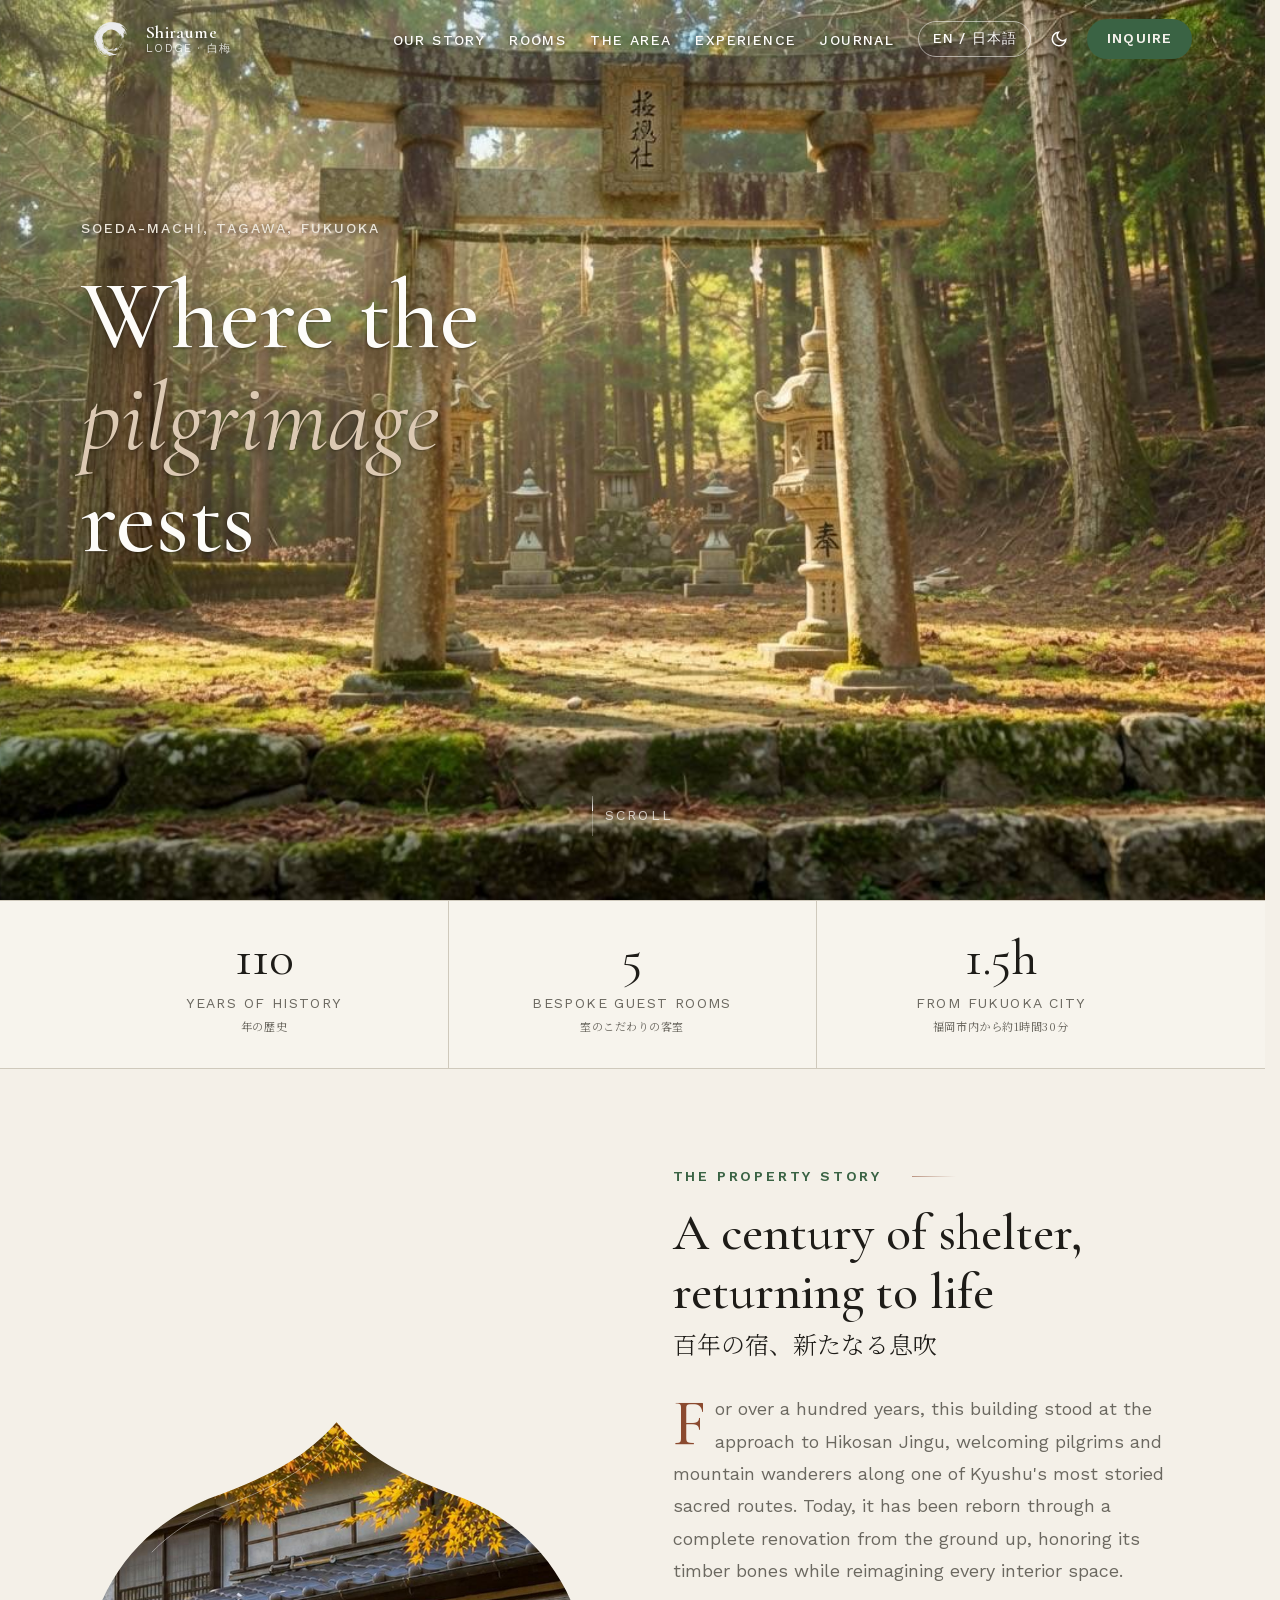
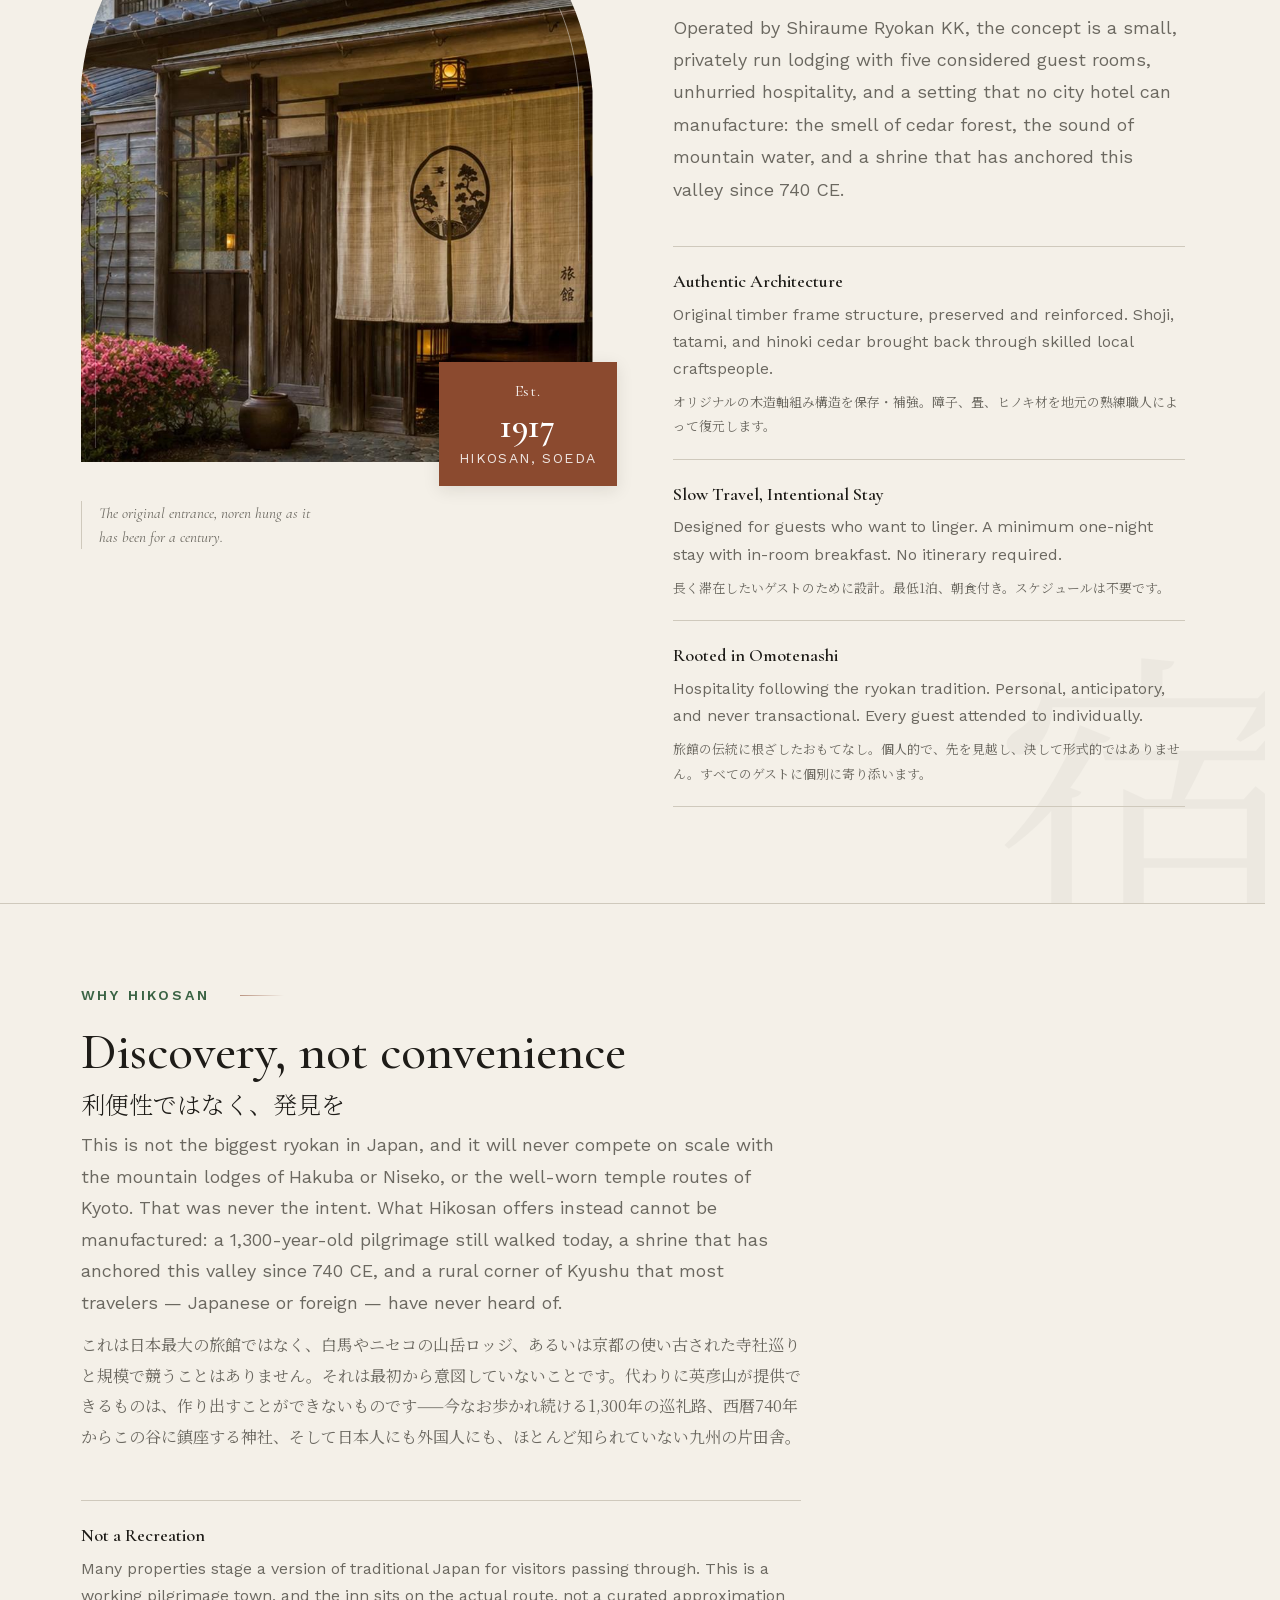
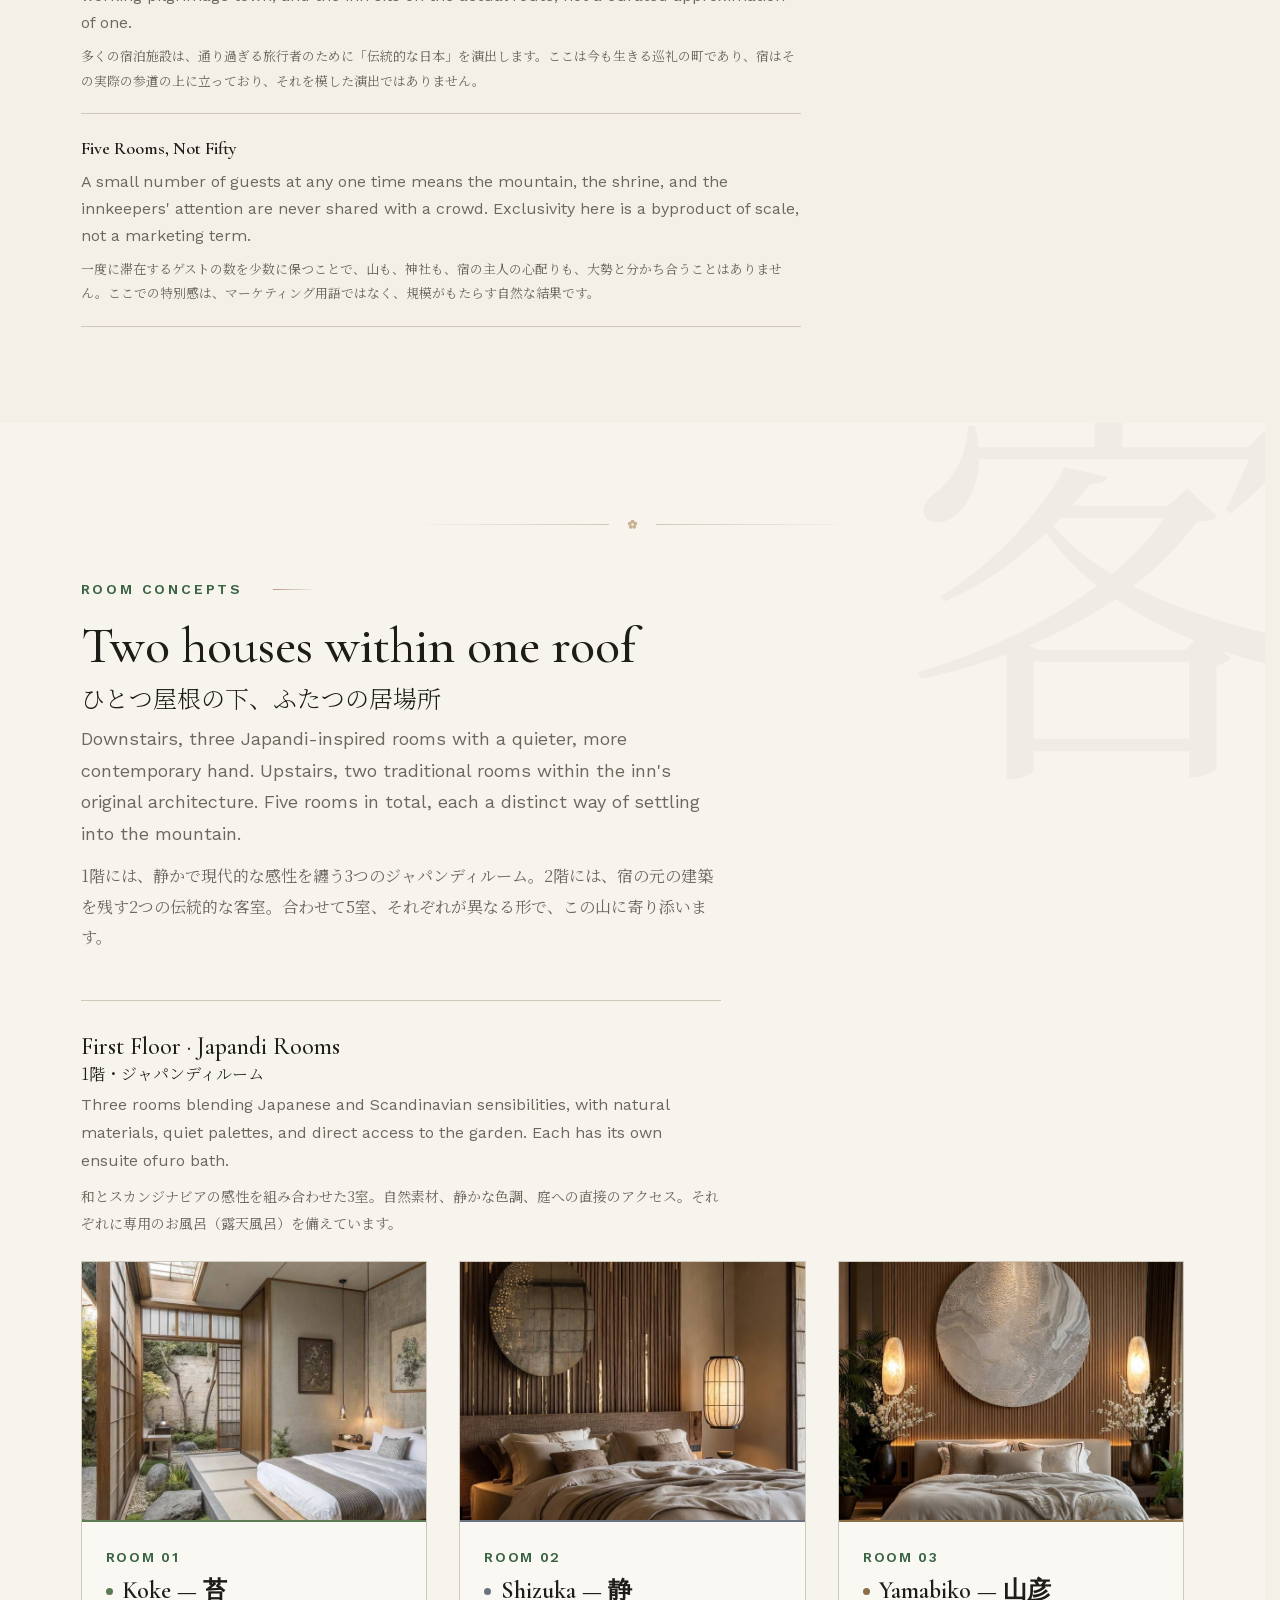
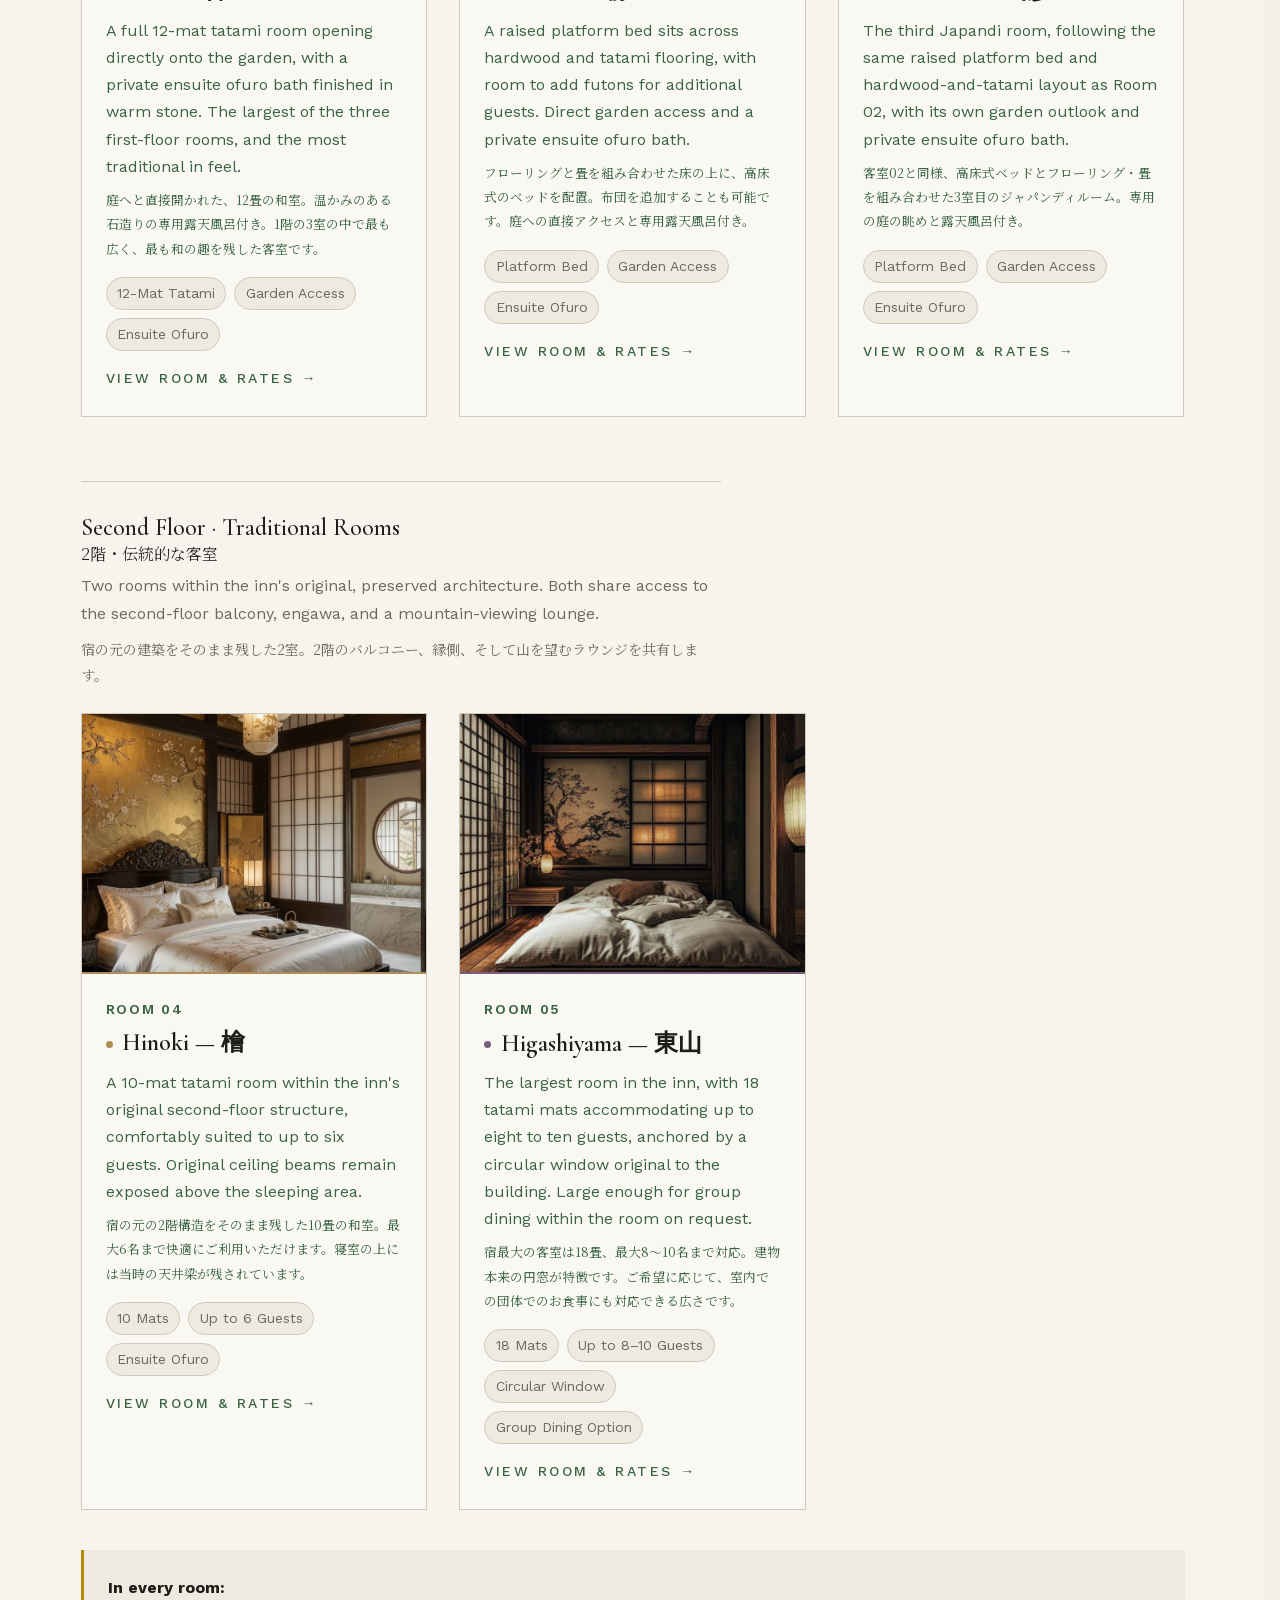
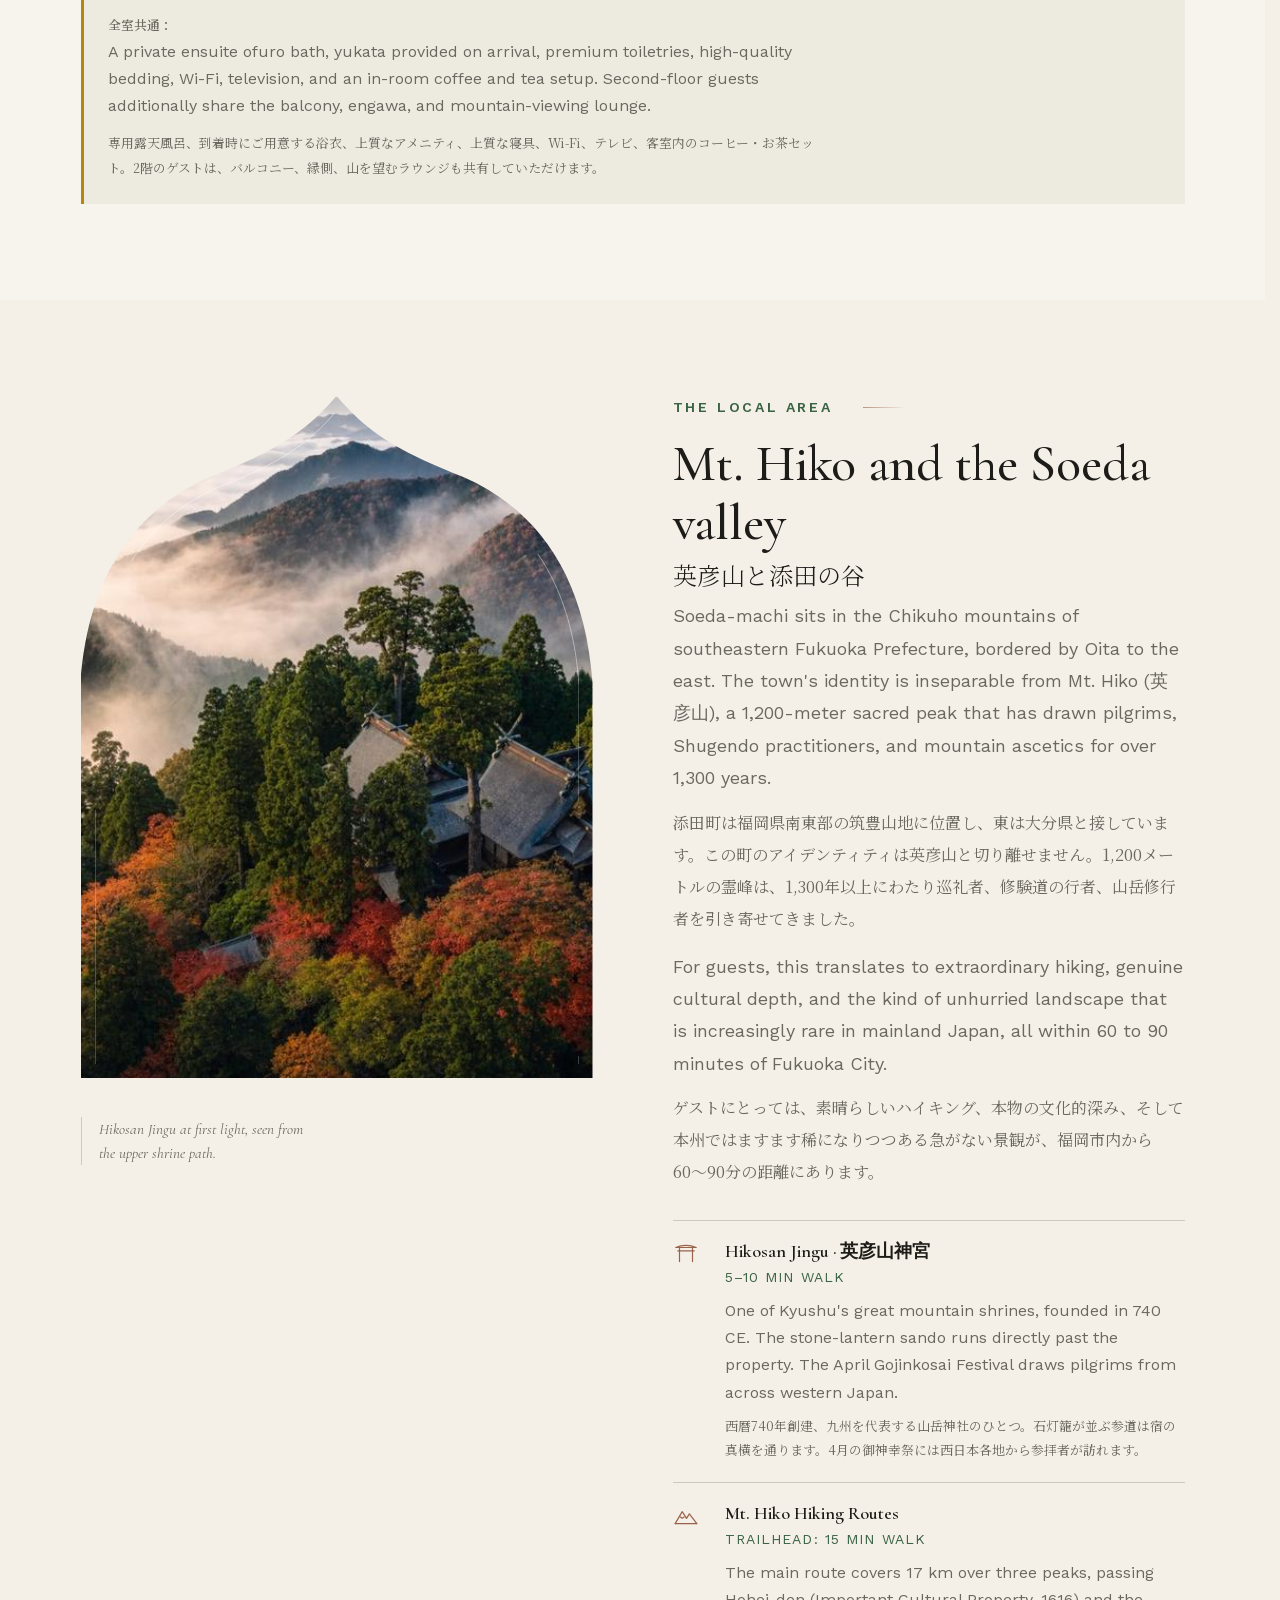
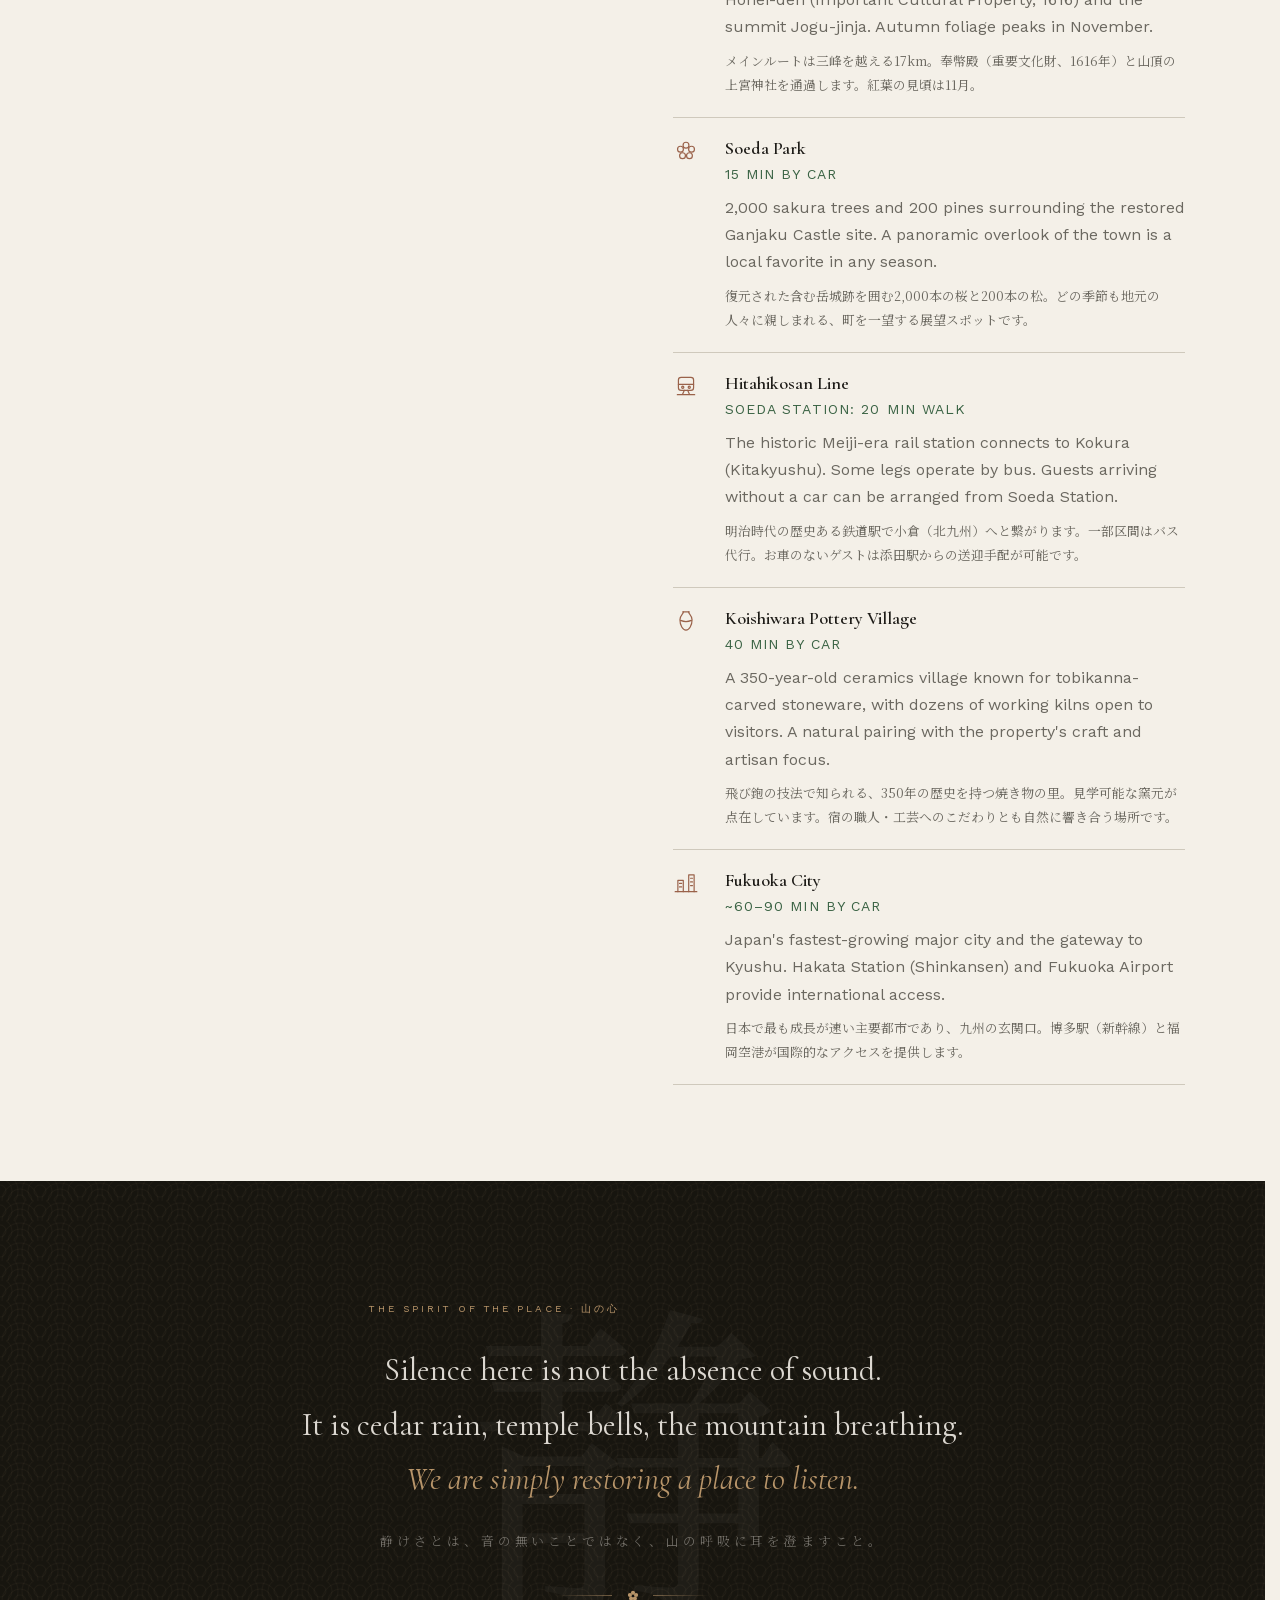
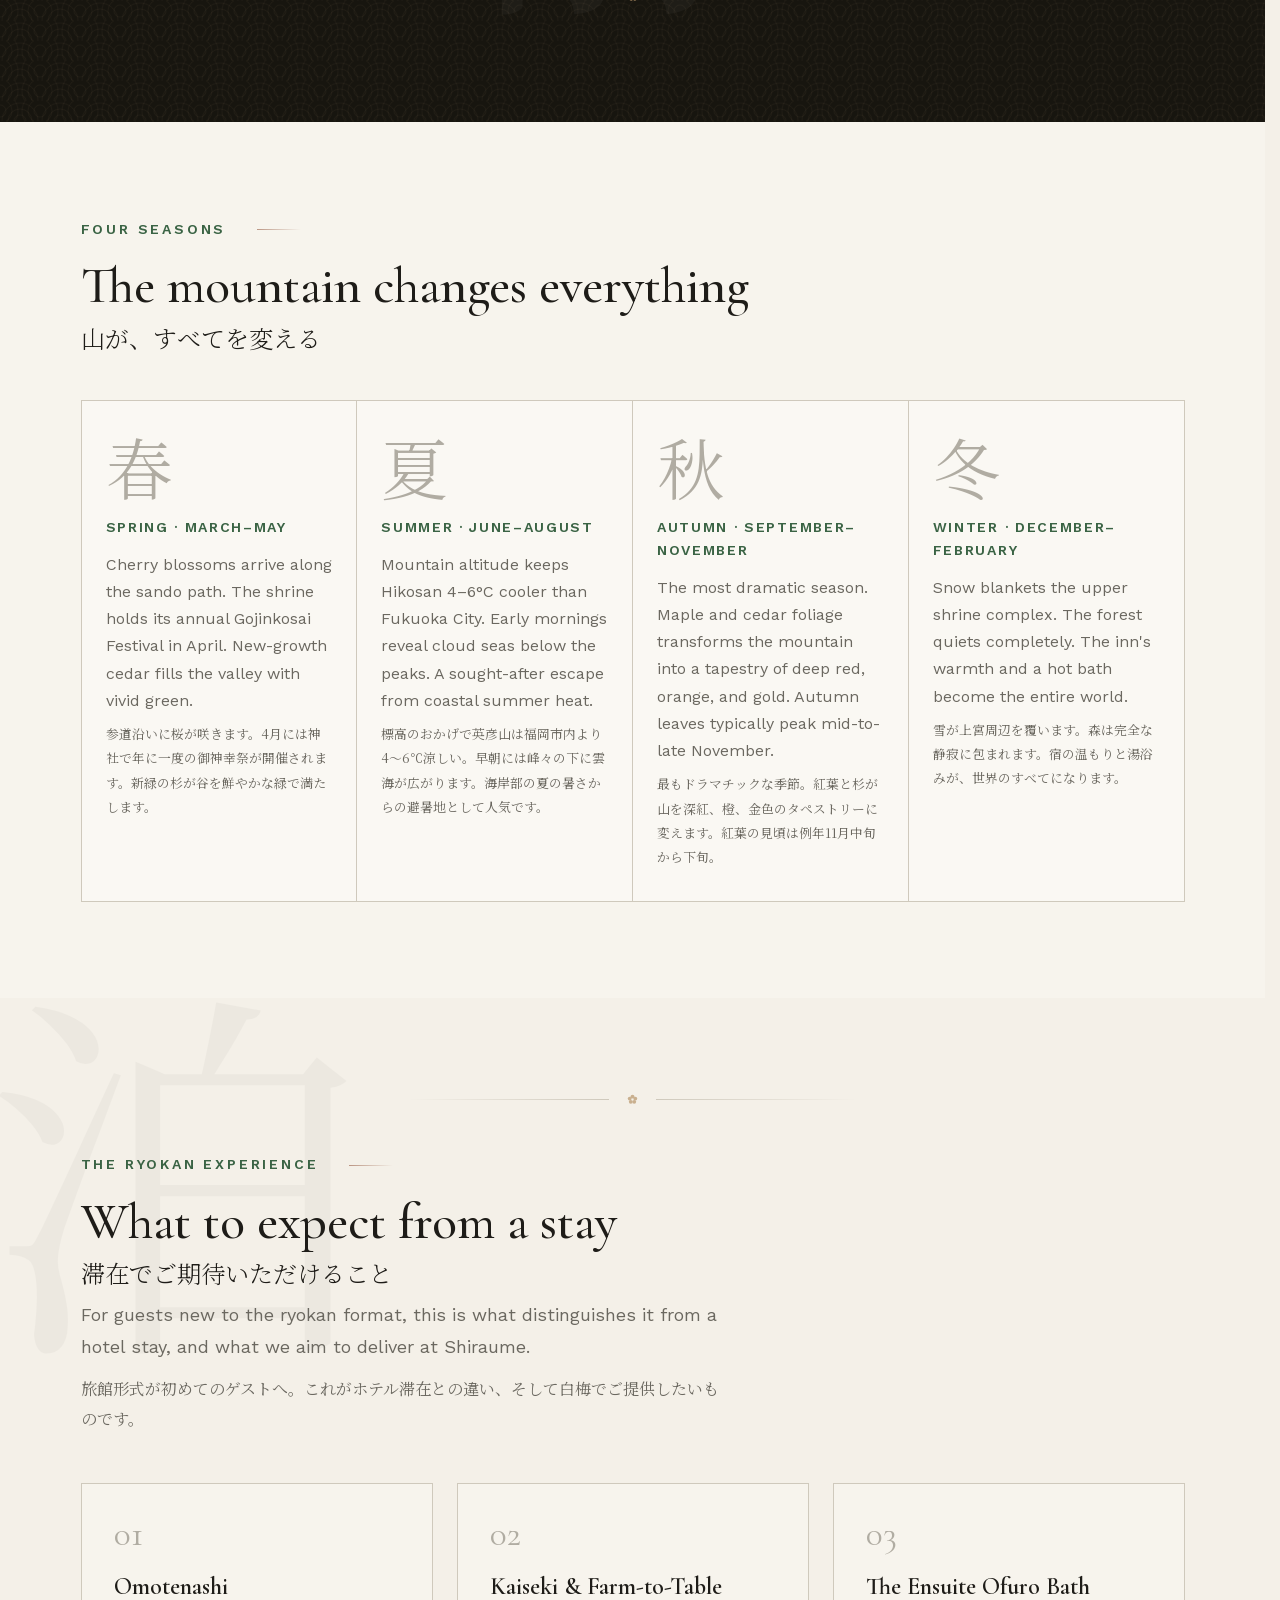
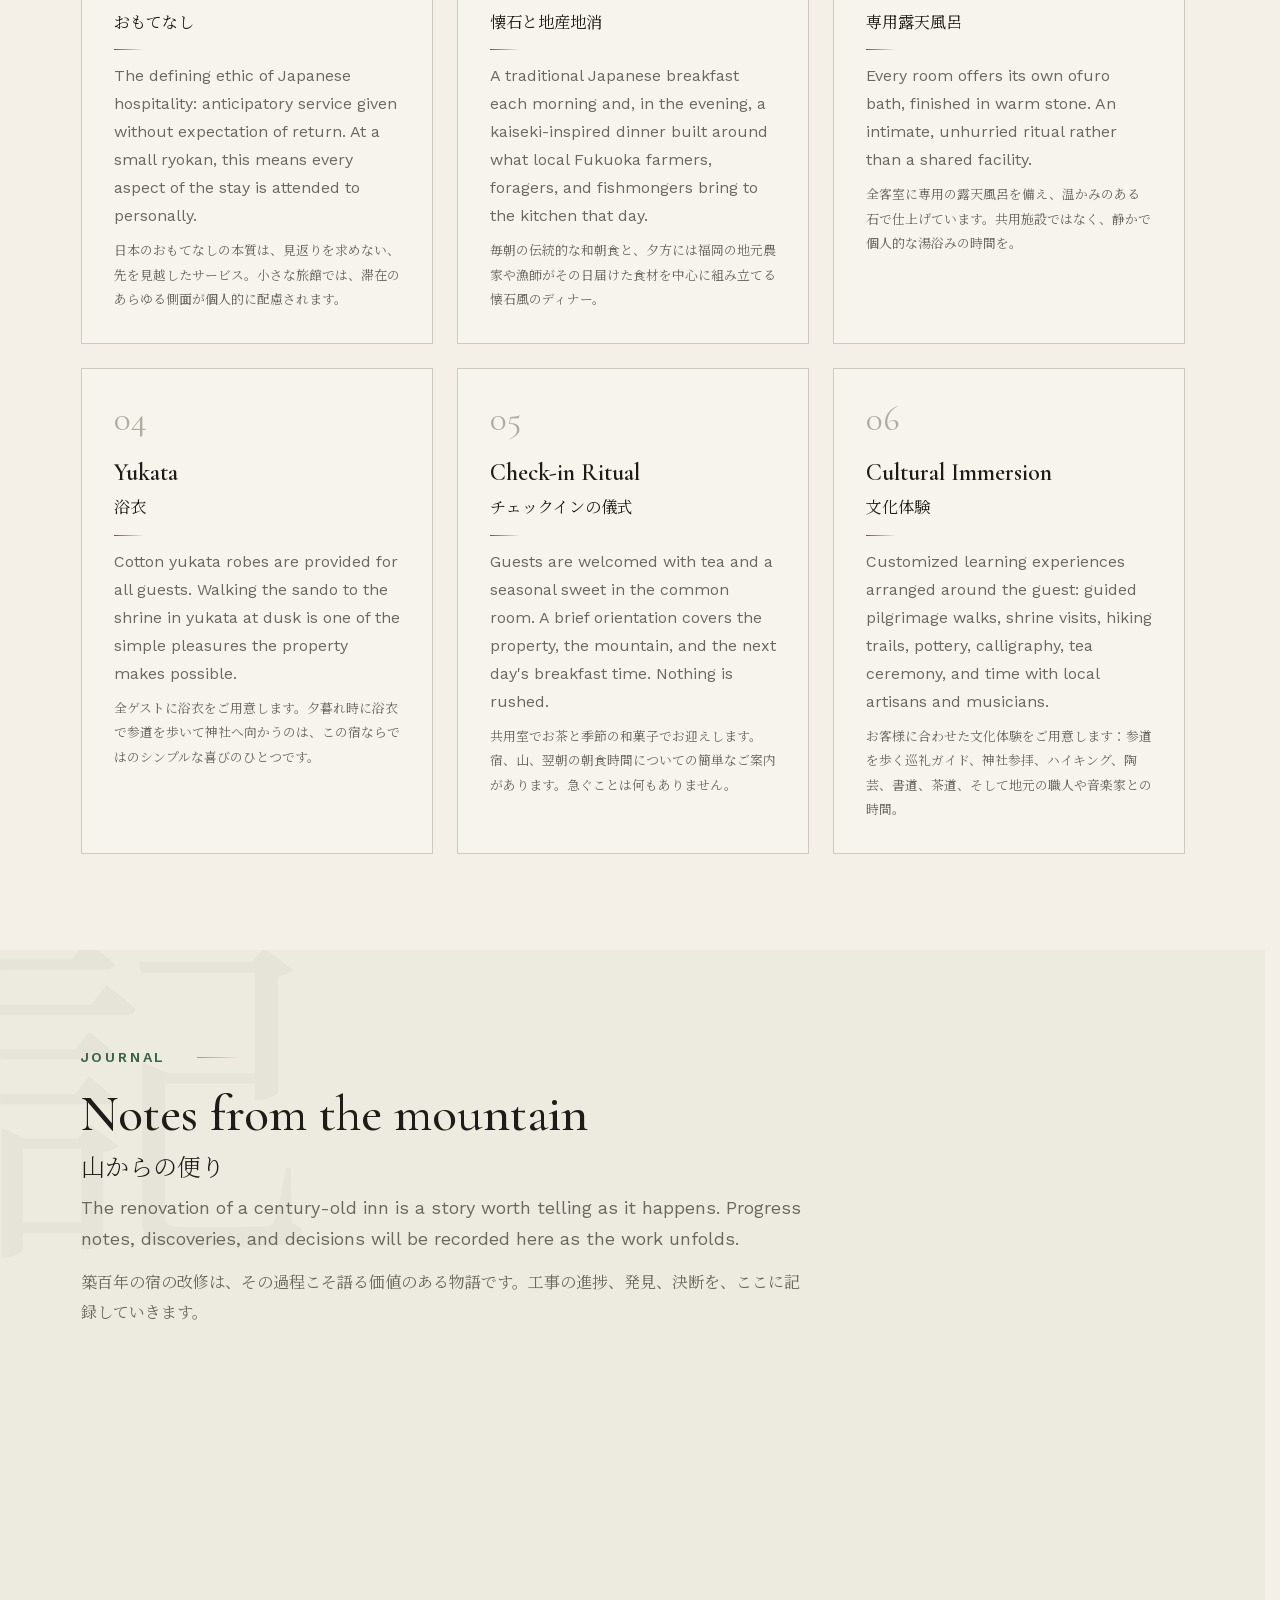
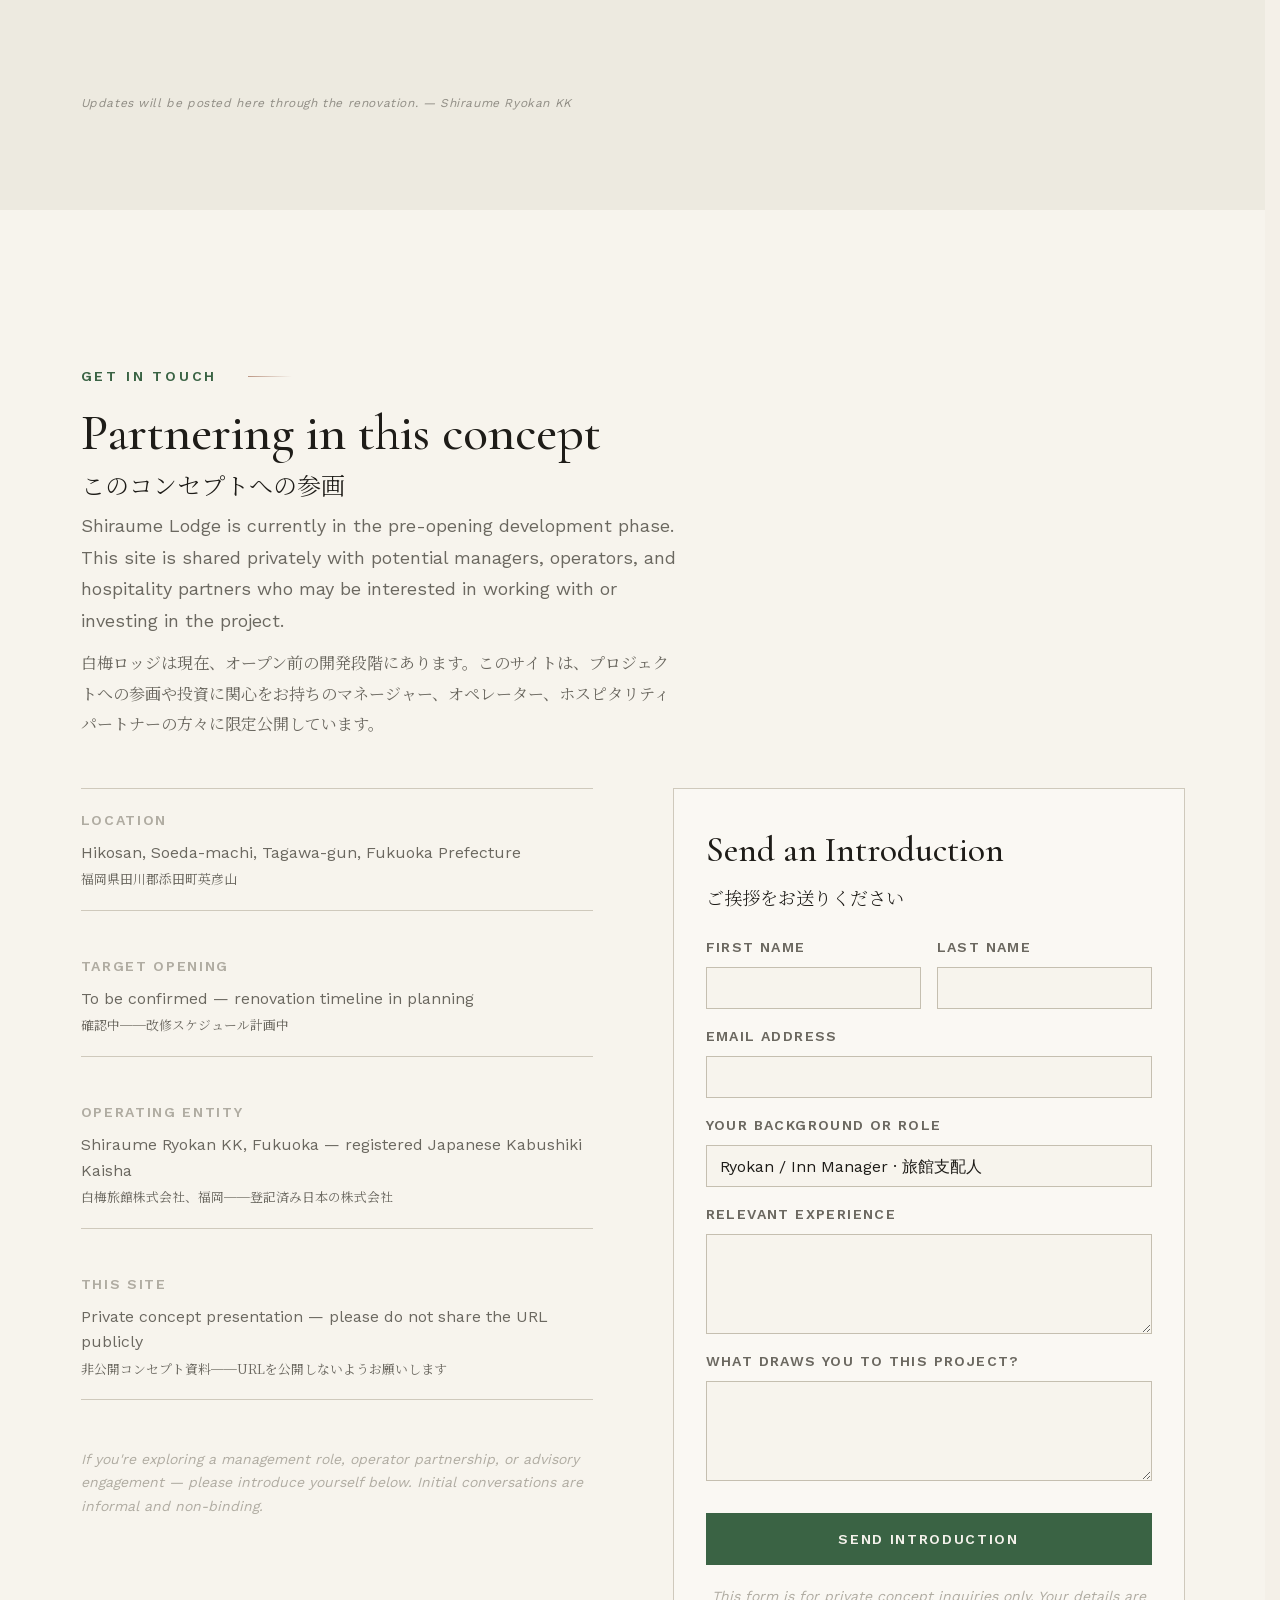
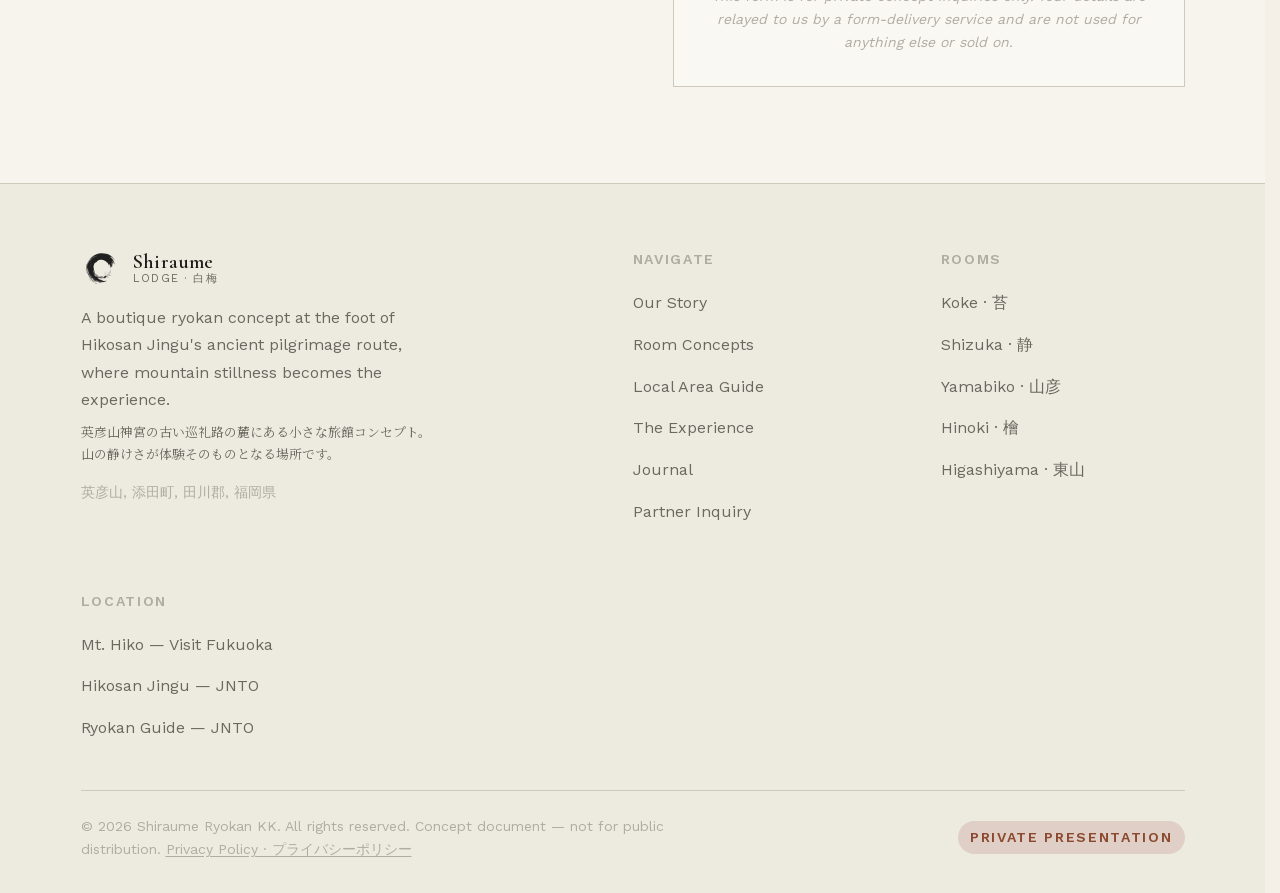
==== commit 1ceea57f: "Restore the form endpoint for activation and correct the deploy order FormSubmit issues its random c" ====
--- a/index.html
+++ b/index.html
@@ -7181,7 +7181,14 @@
 // say plainly that the form is not live yet and point at CONTACT_EMAIL.
 // Then rerun build-standalone.py if you are sending the single-file version
 // around.
-const FORM_ENDPOINT = '';   // ← paste the hashed endpoint here before launch
+// STEP 1 (now):  leave the line below as it is and deploy. Submit the
+//                contact form once, yourself. FormSubmit will email you an
+//                activation link and a random code.
+// STEP 2 (then): click the activation link, then replace the whole address
+//                below with the code, so the line reads:
+//                https://formsubmit.co/ajax/YOUR-RANDOM-CODE
+//                That is what keeps your email address off the page.
+const FORM_ENDPOINT = 'https://formsubmit.co/ajax/bakeyalrawi@gmail.com';
 const FORM_EXTRA_FIELDS = { _template: 'table', _captcha: 'true' };
 const CONTACT_EMAIL = 'bakeyalrawi@gmail.com';   // shown if delivery ever fails
 
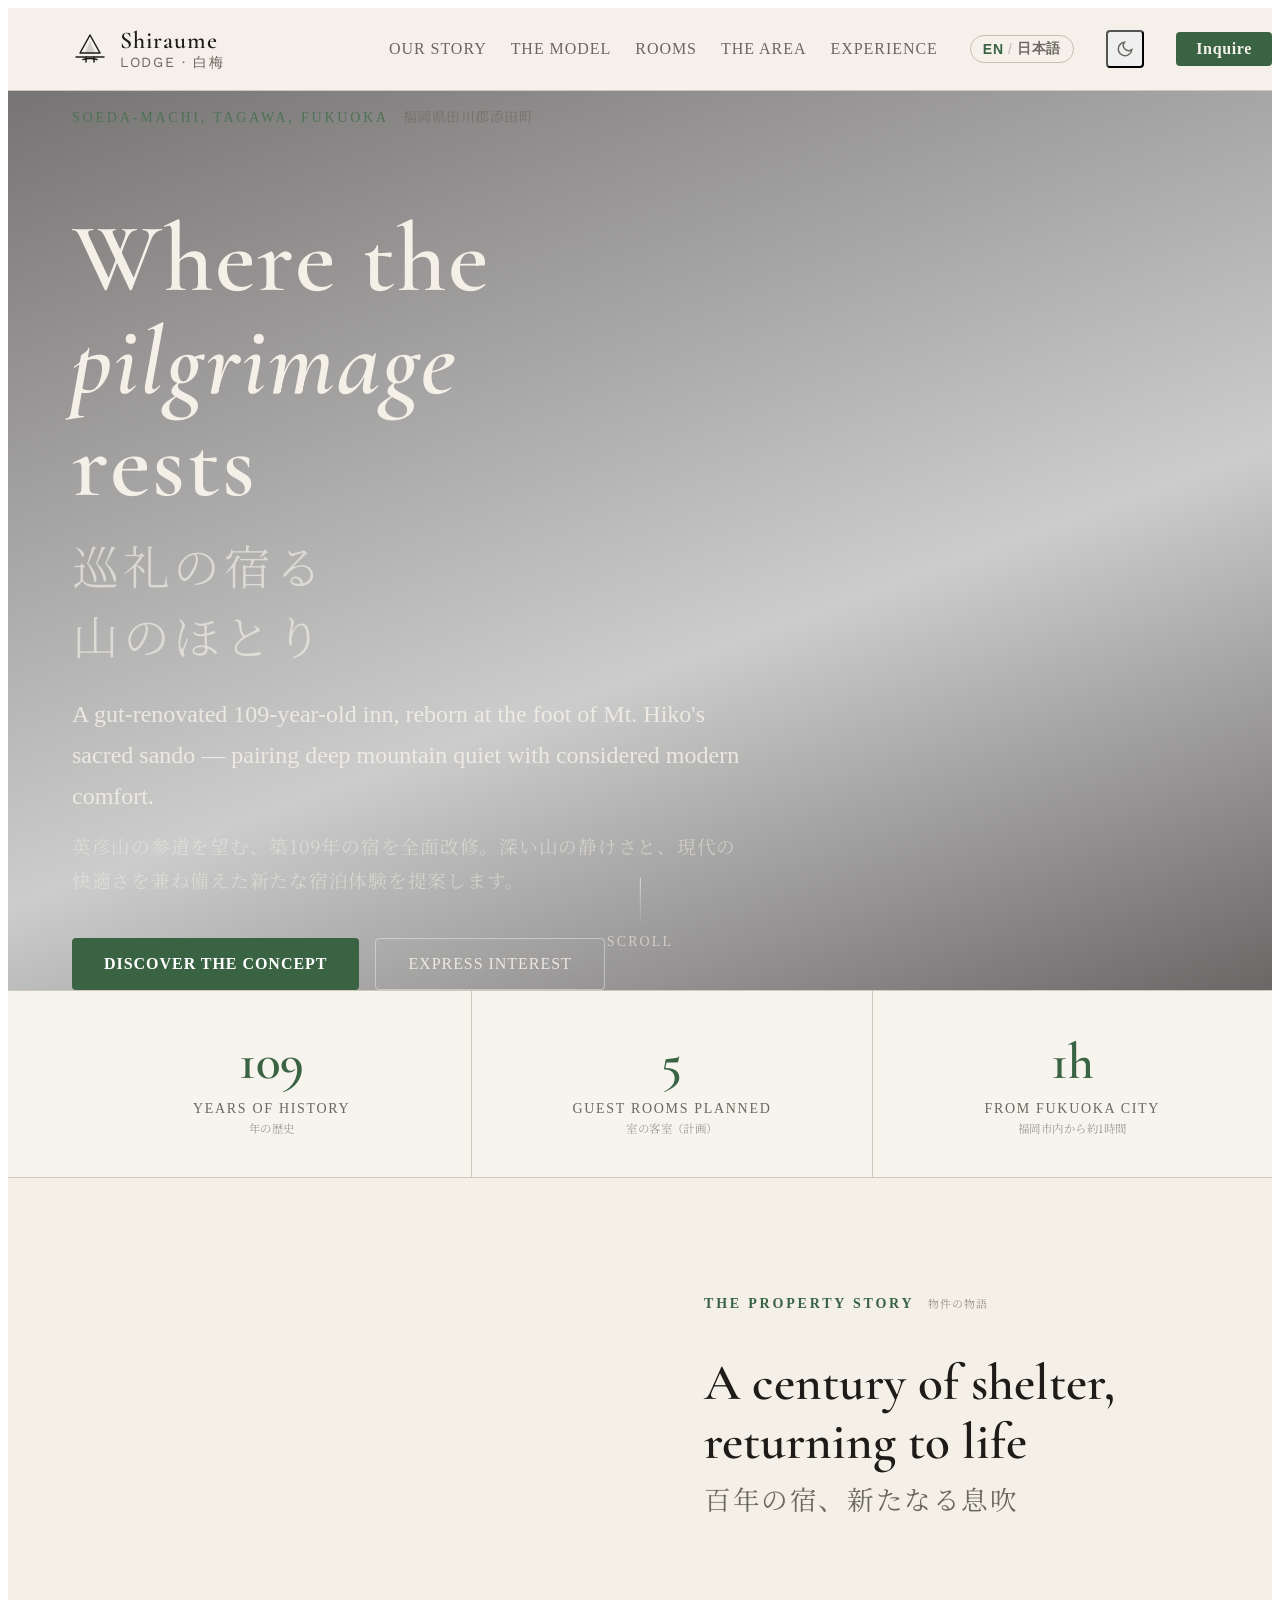
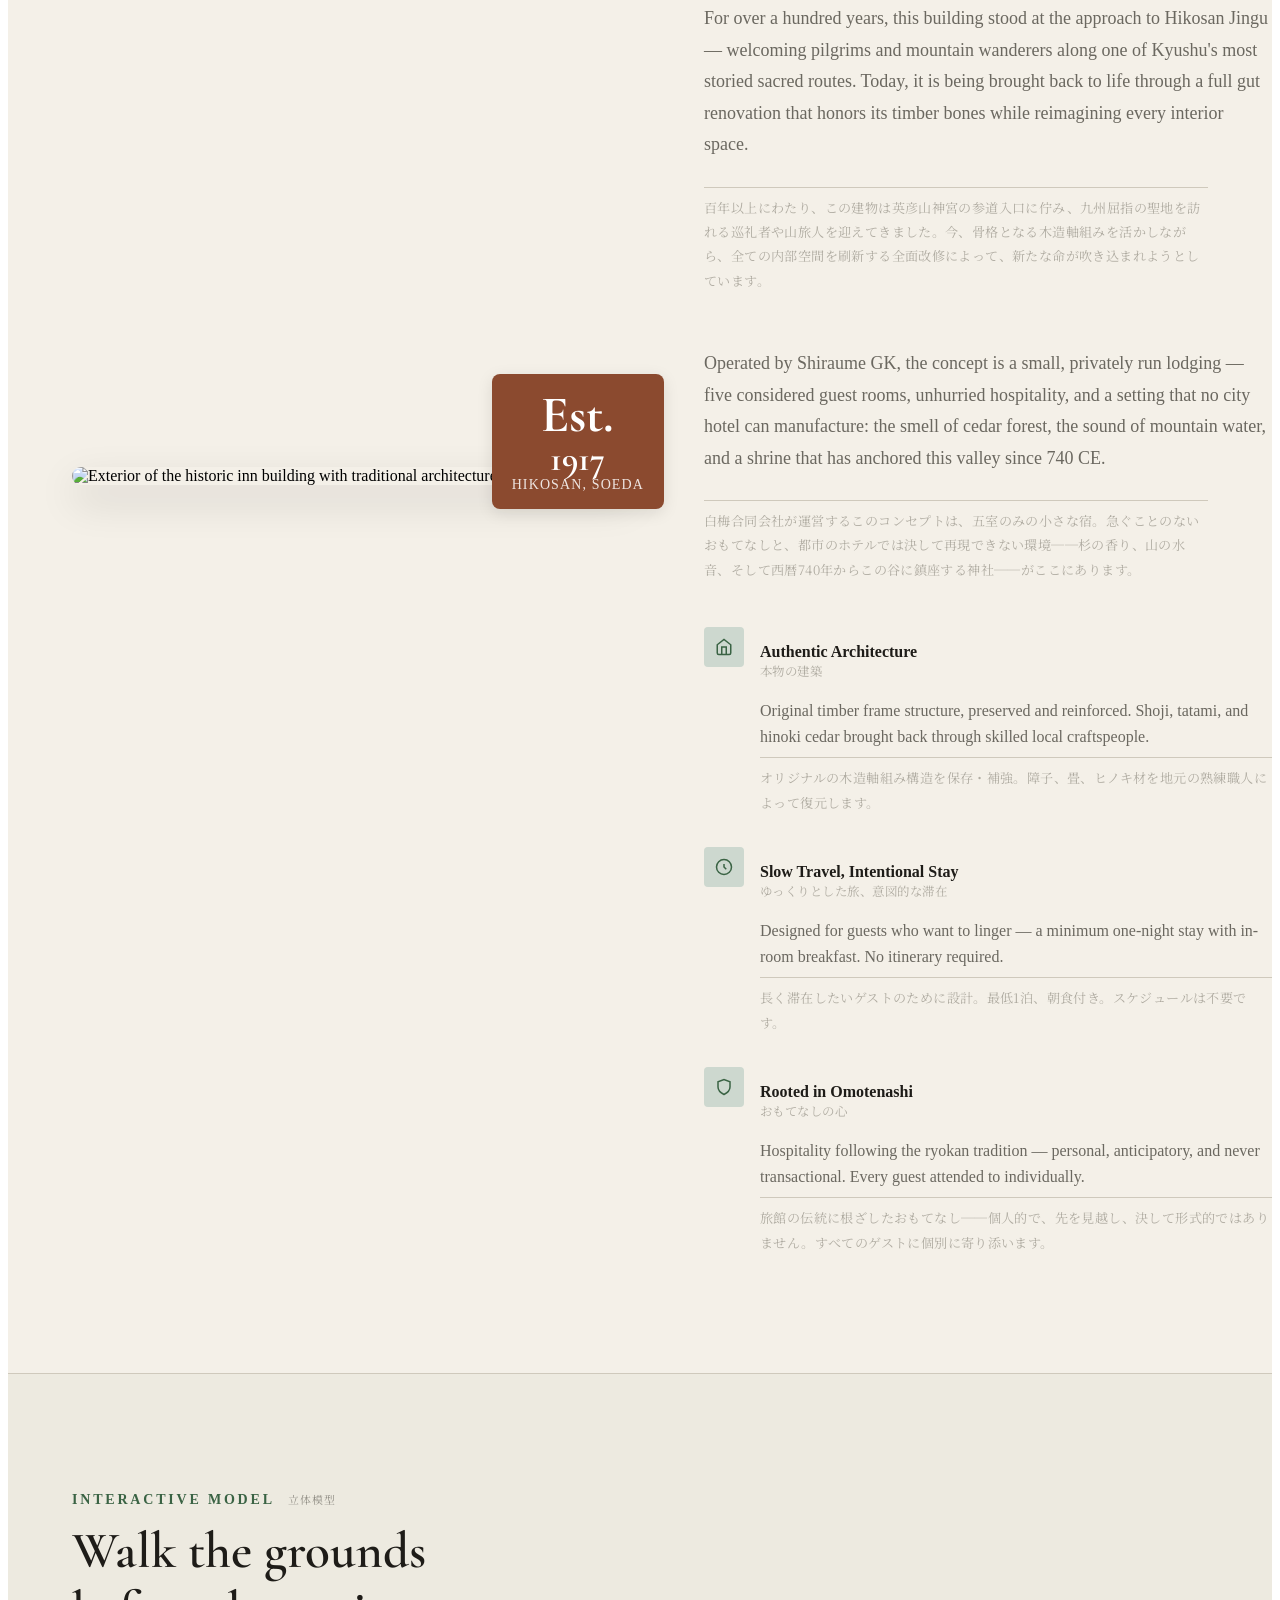
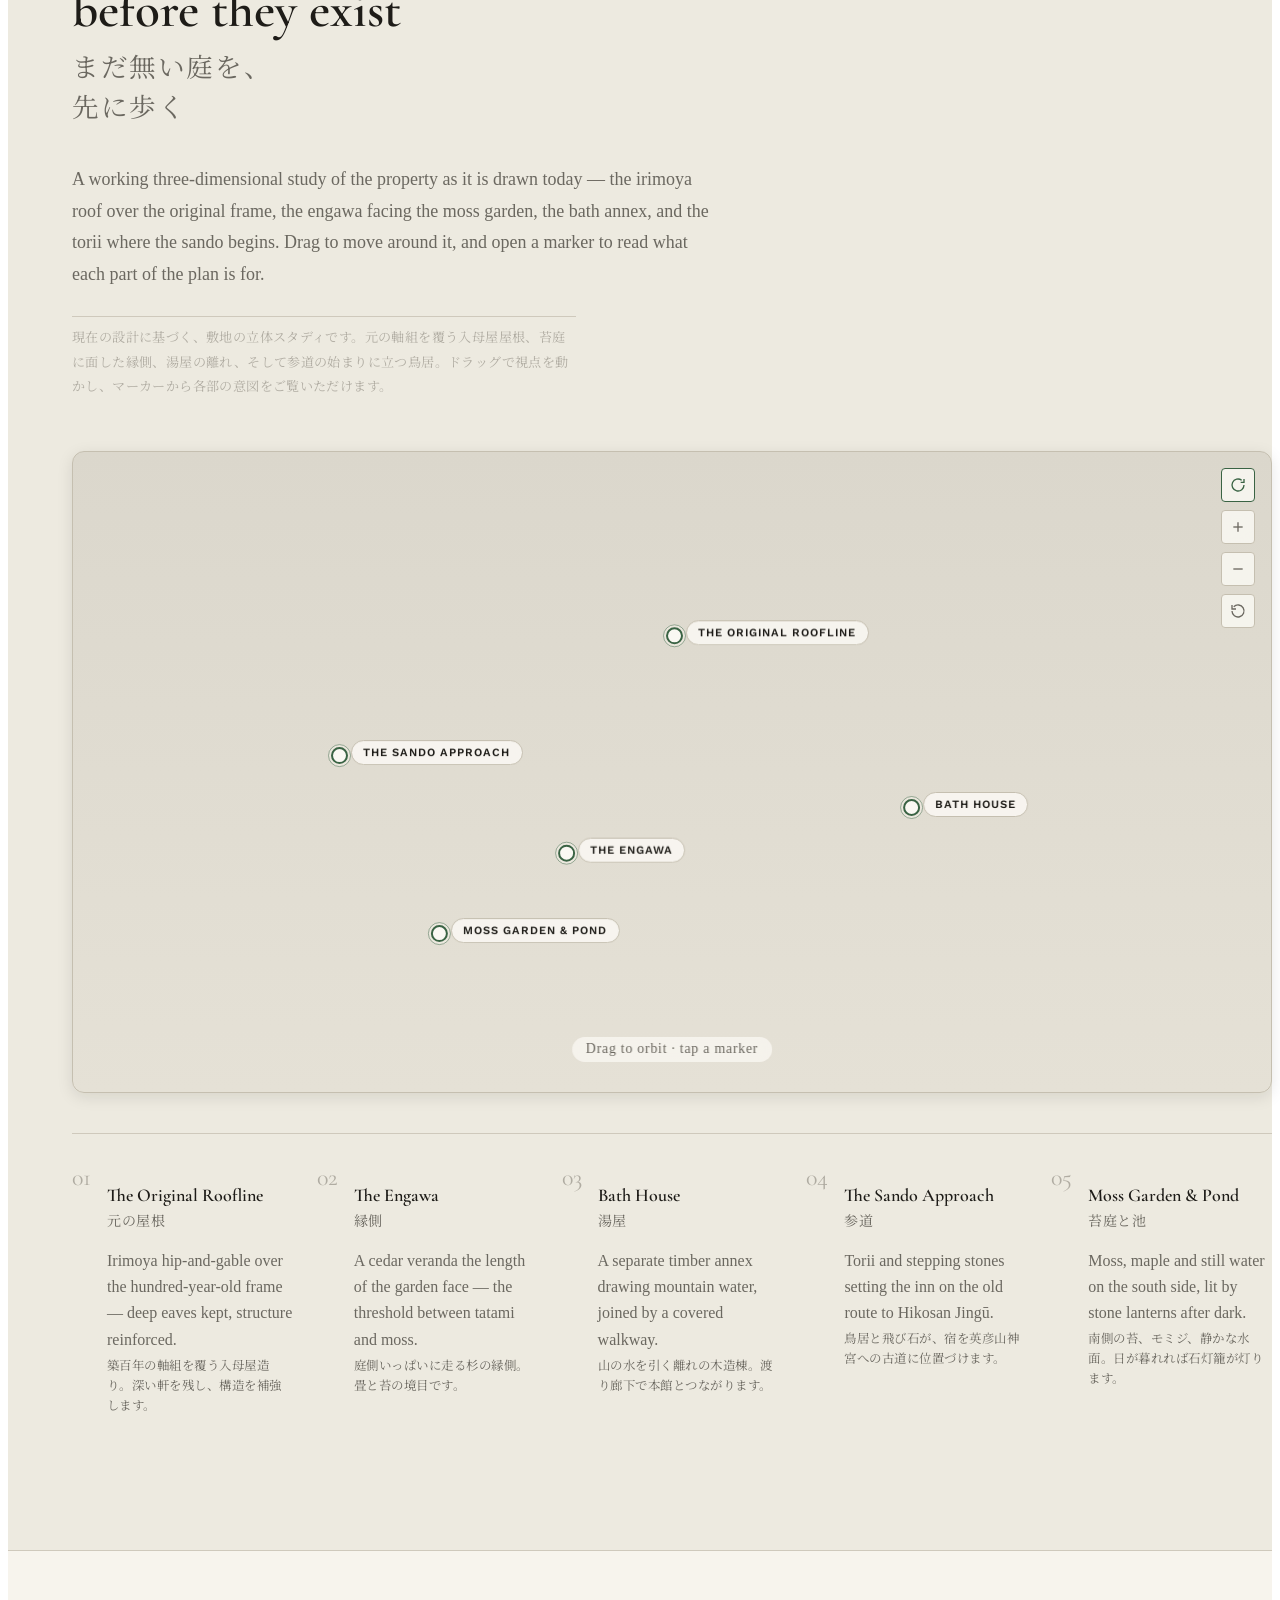
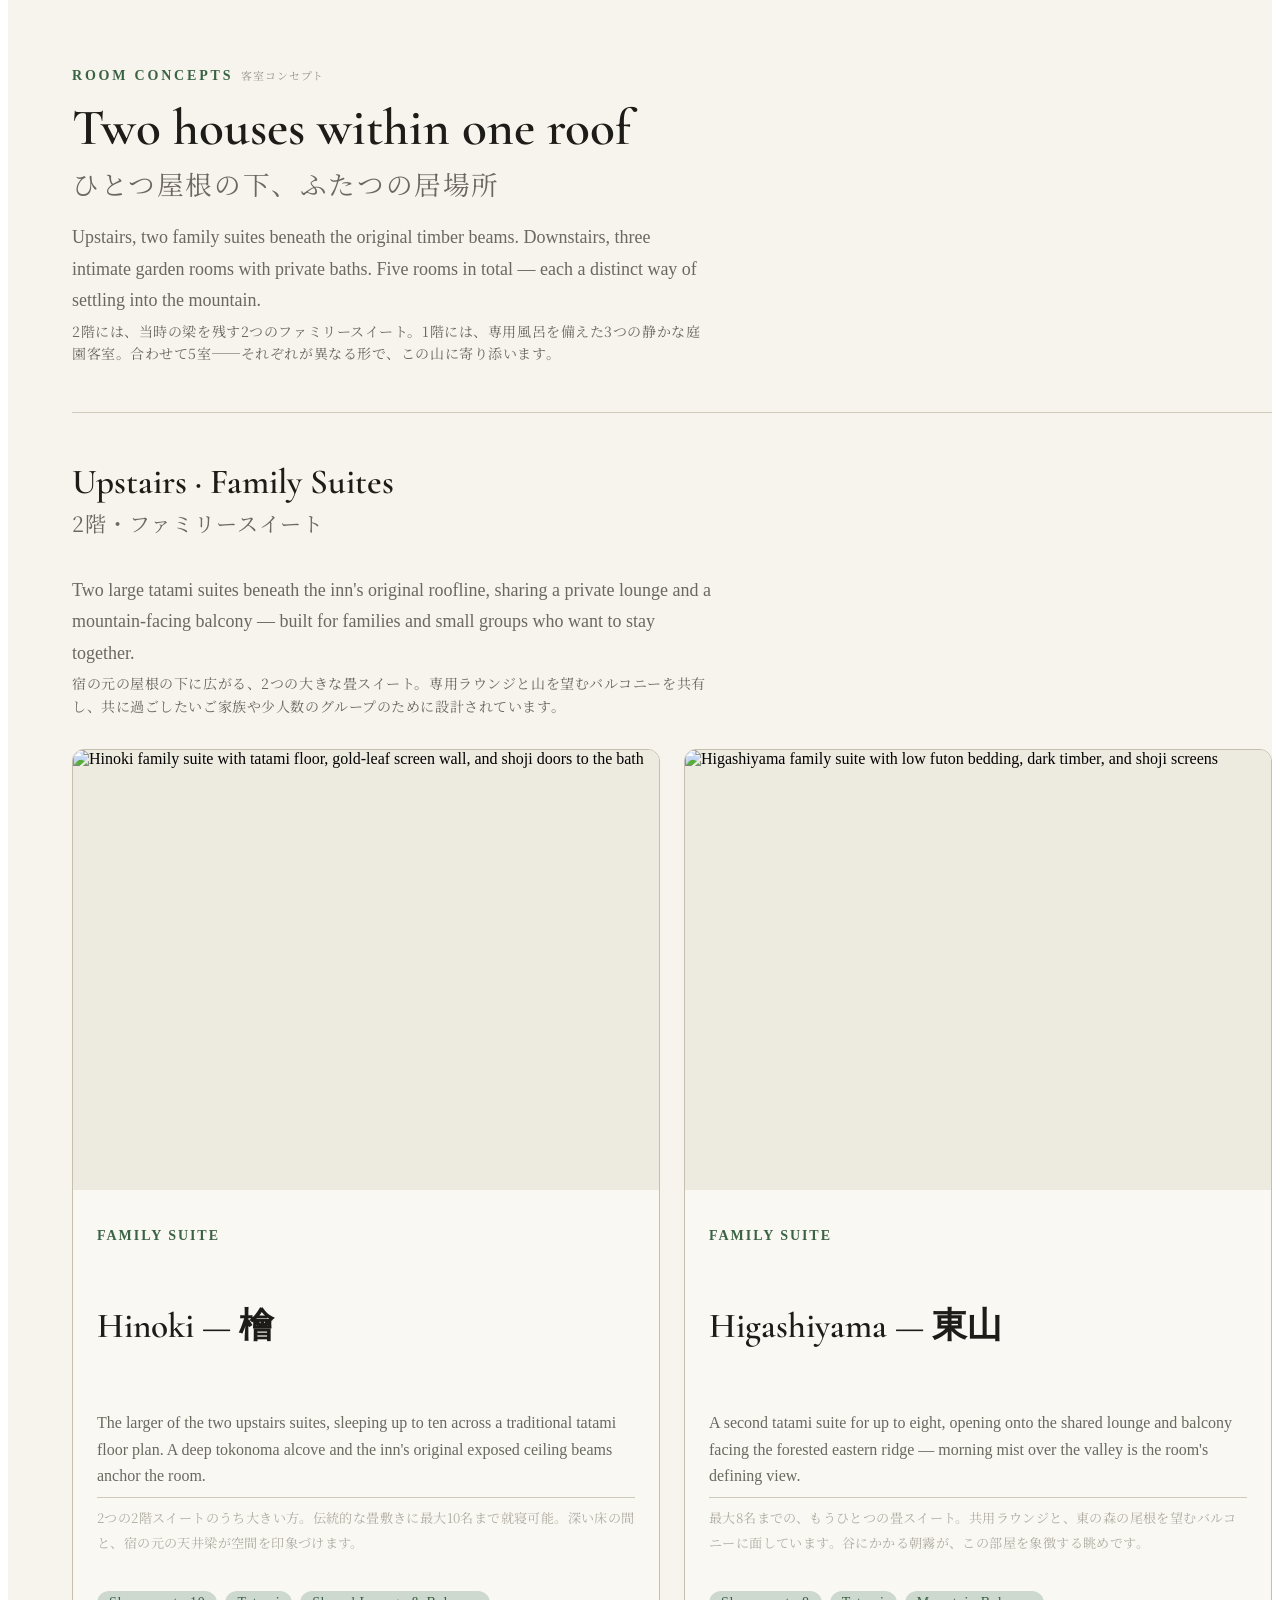
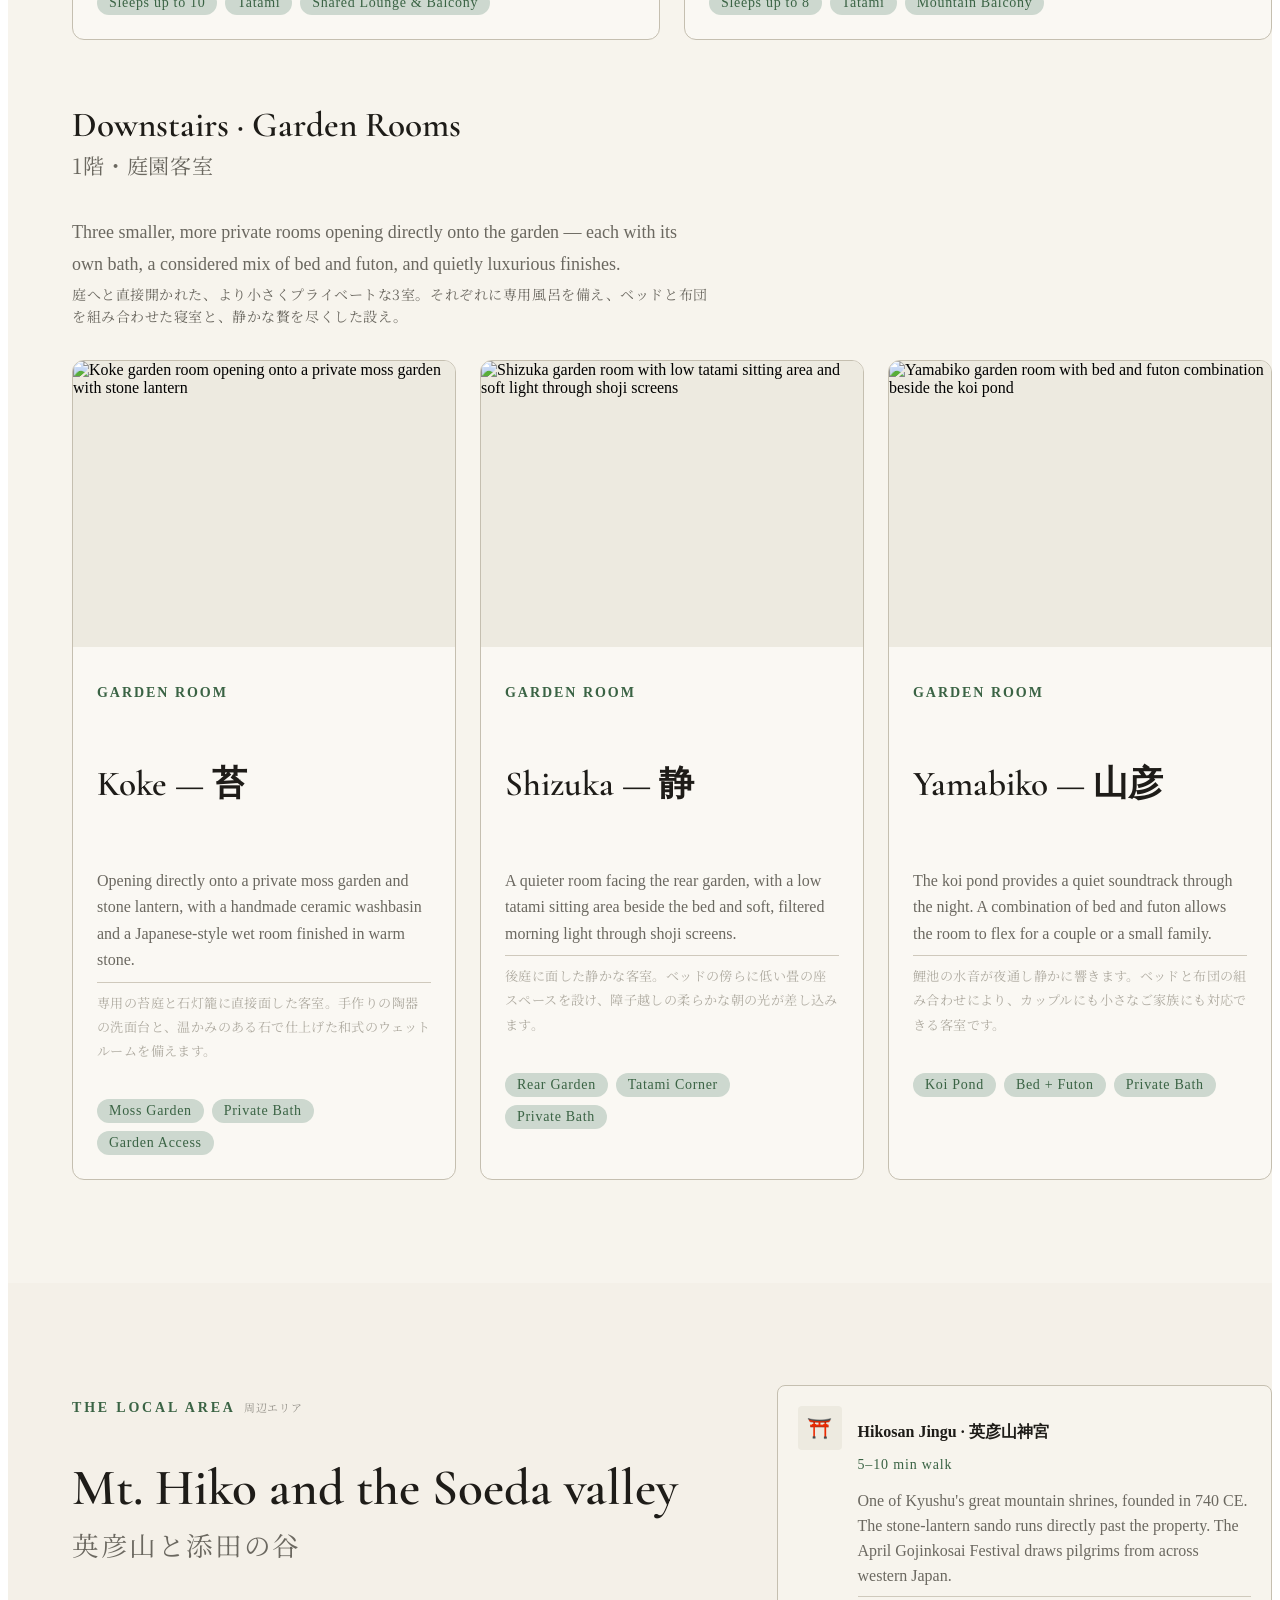
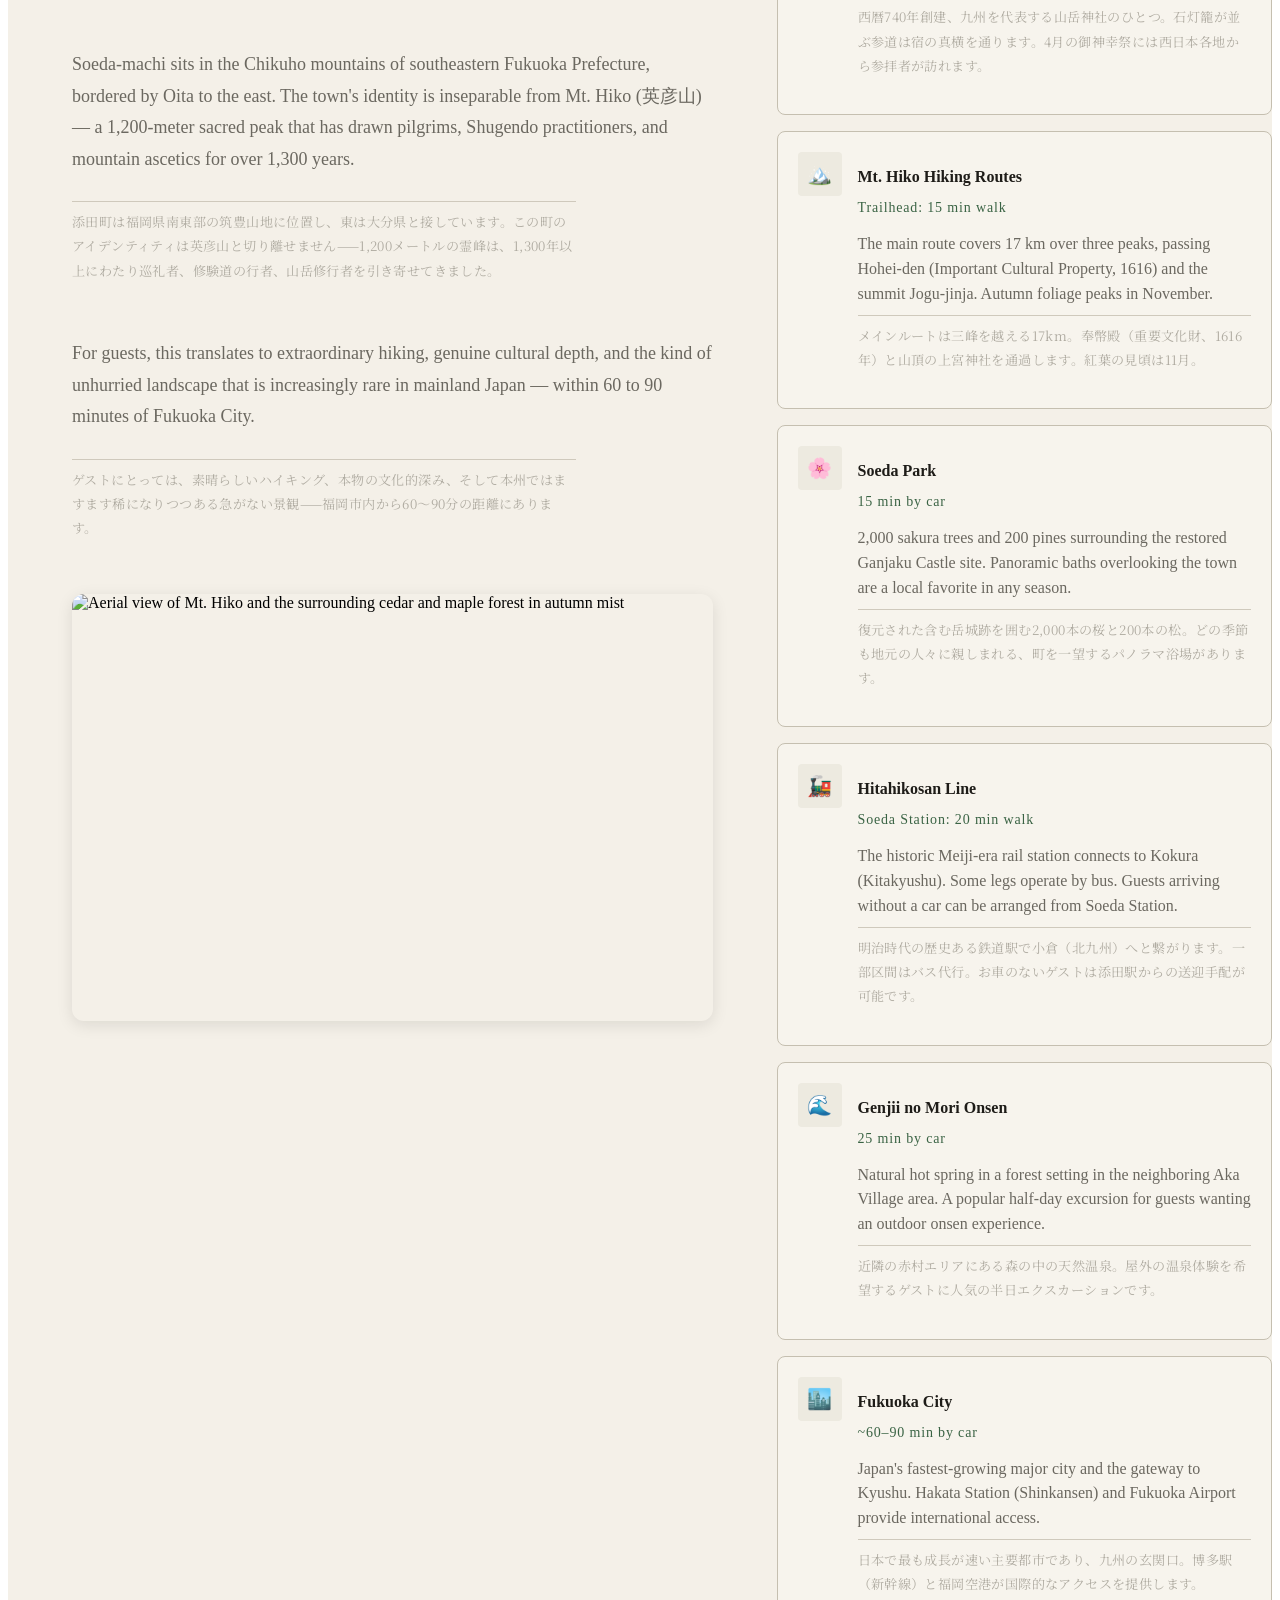
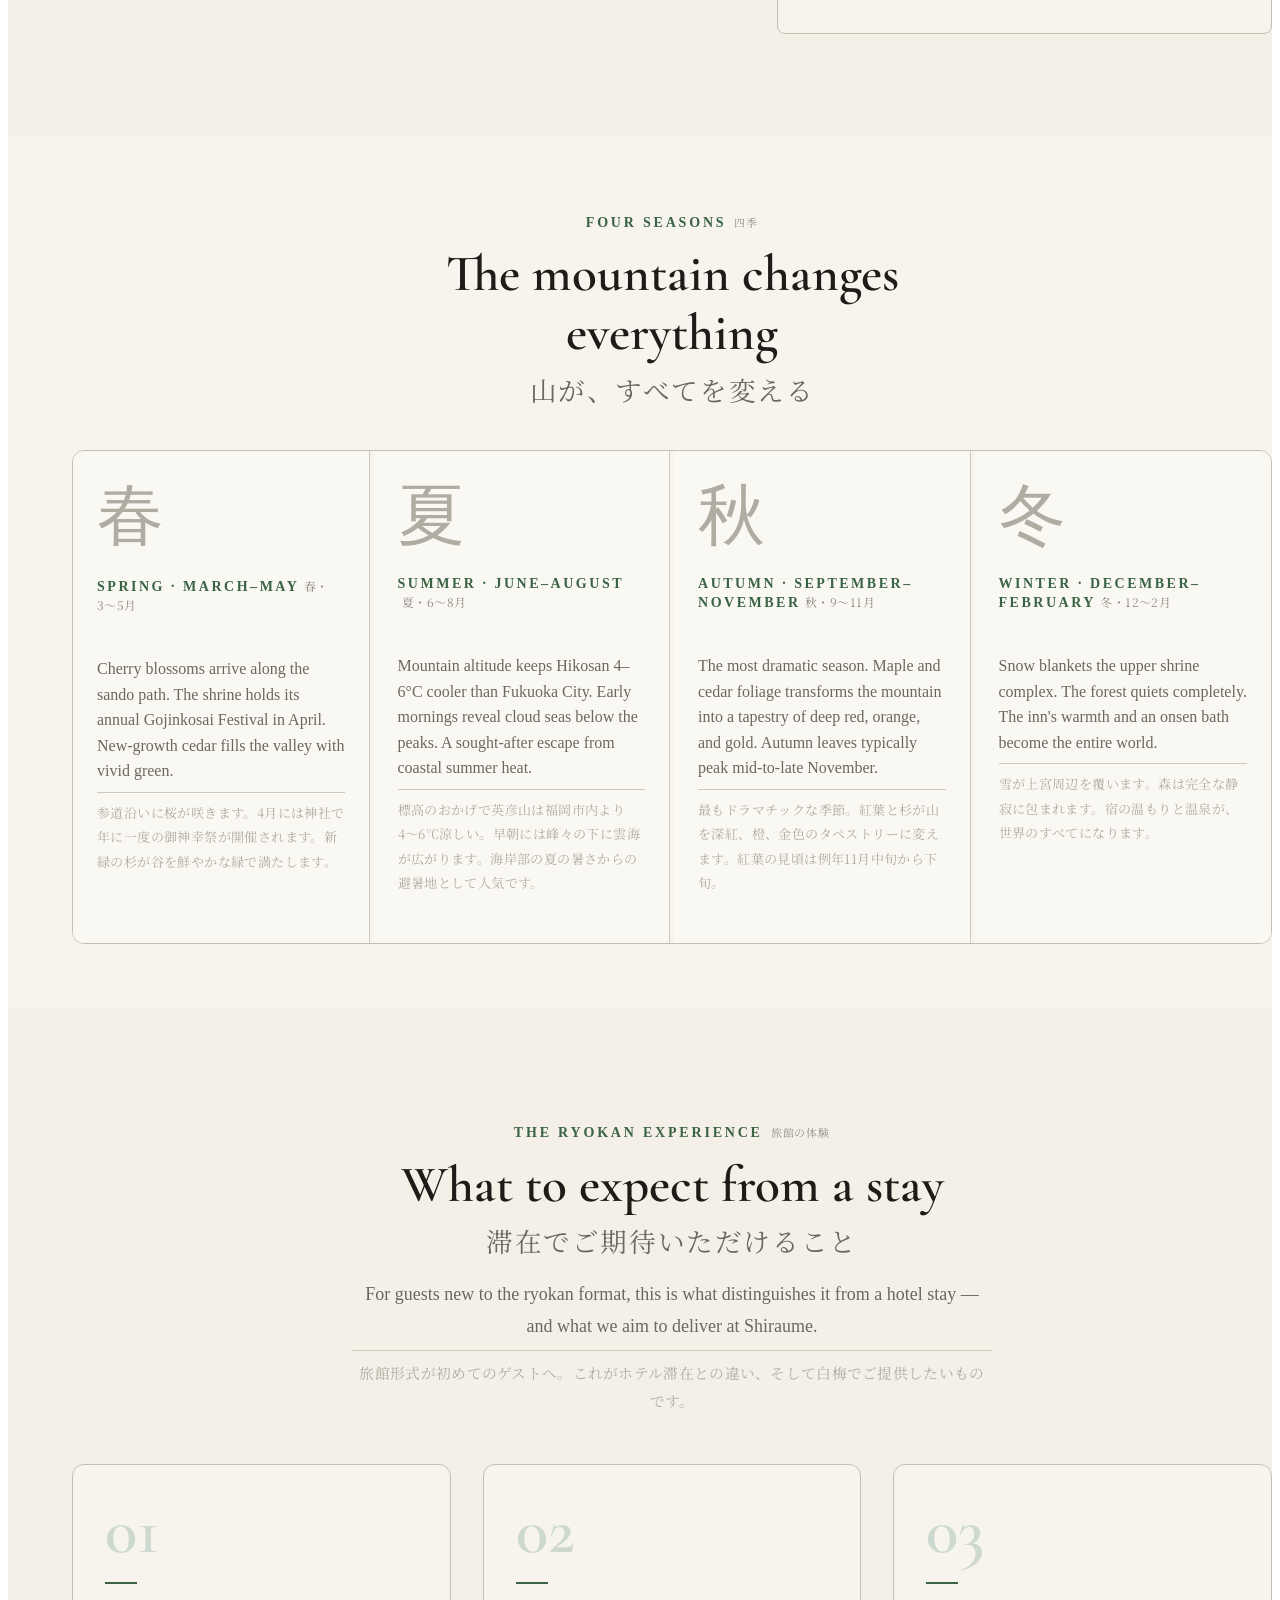
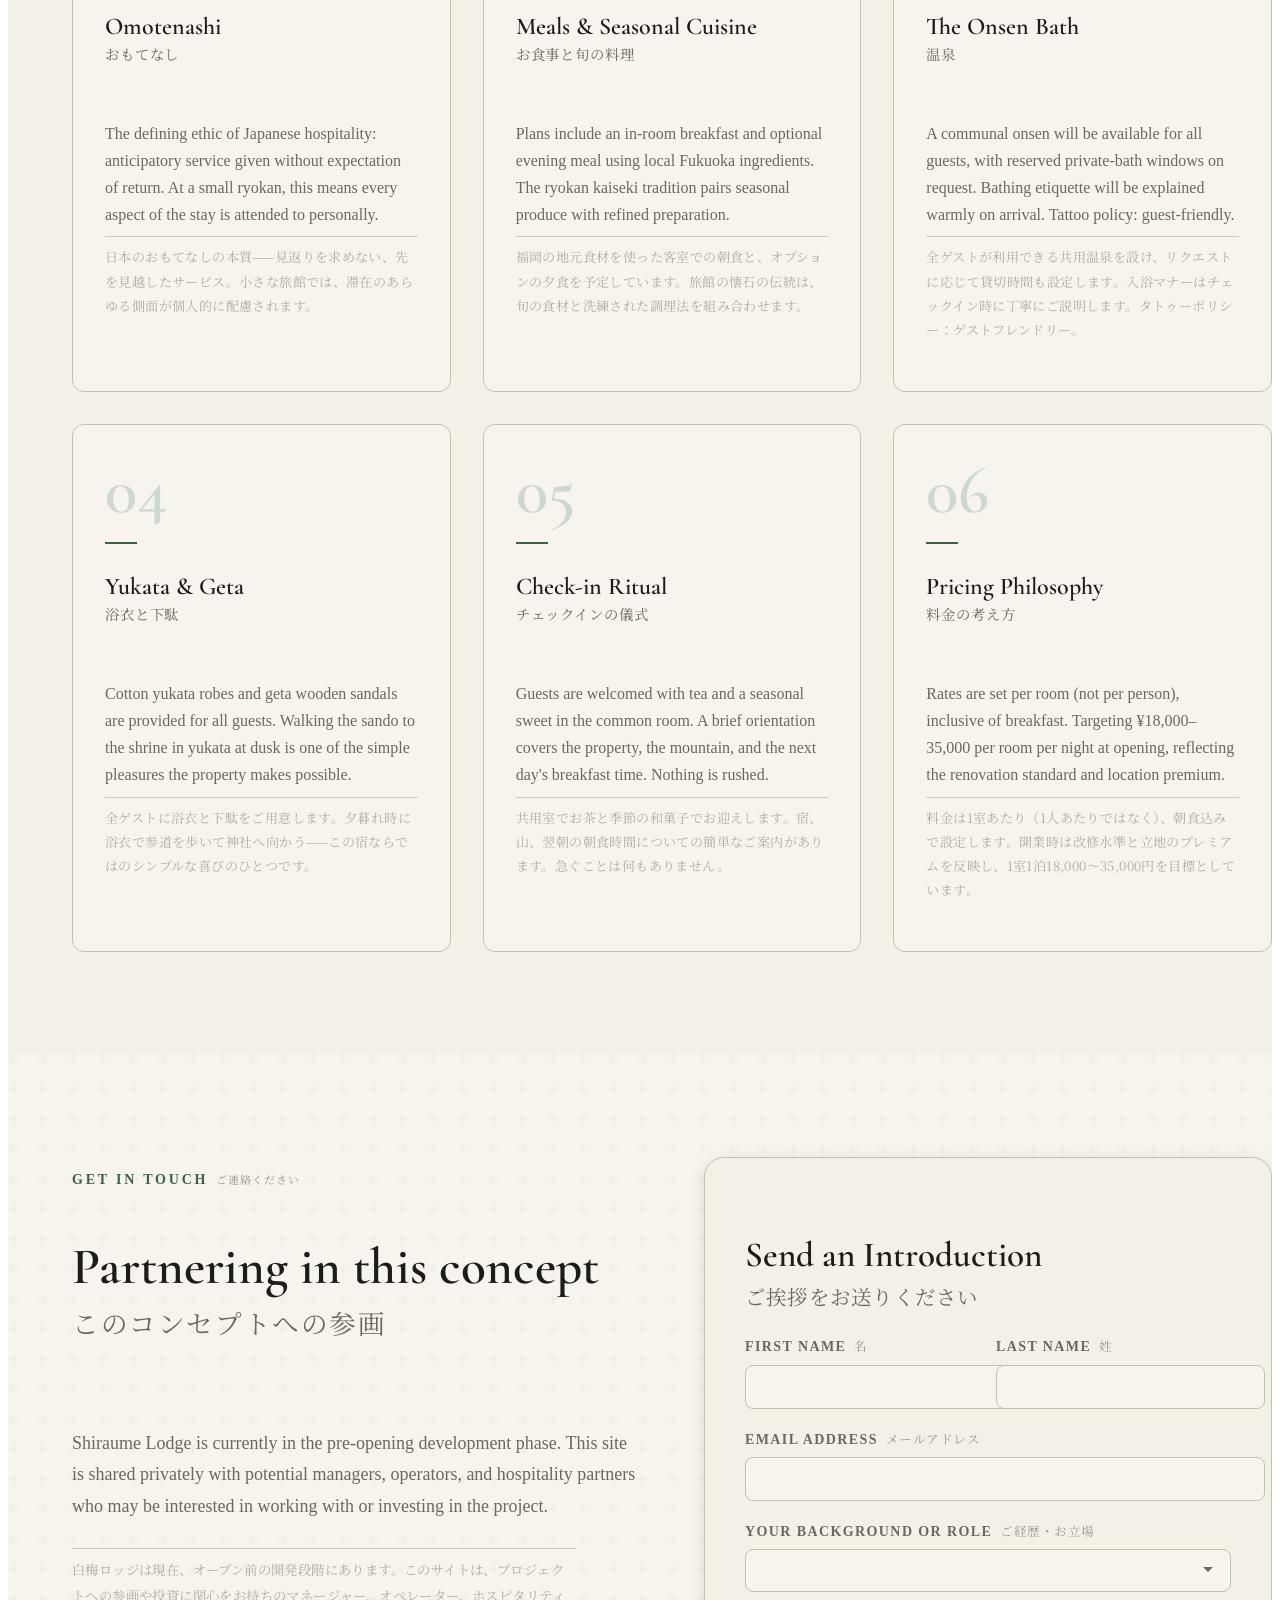
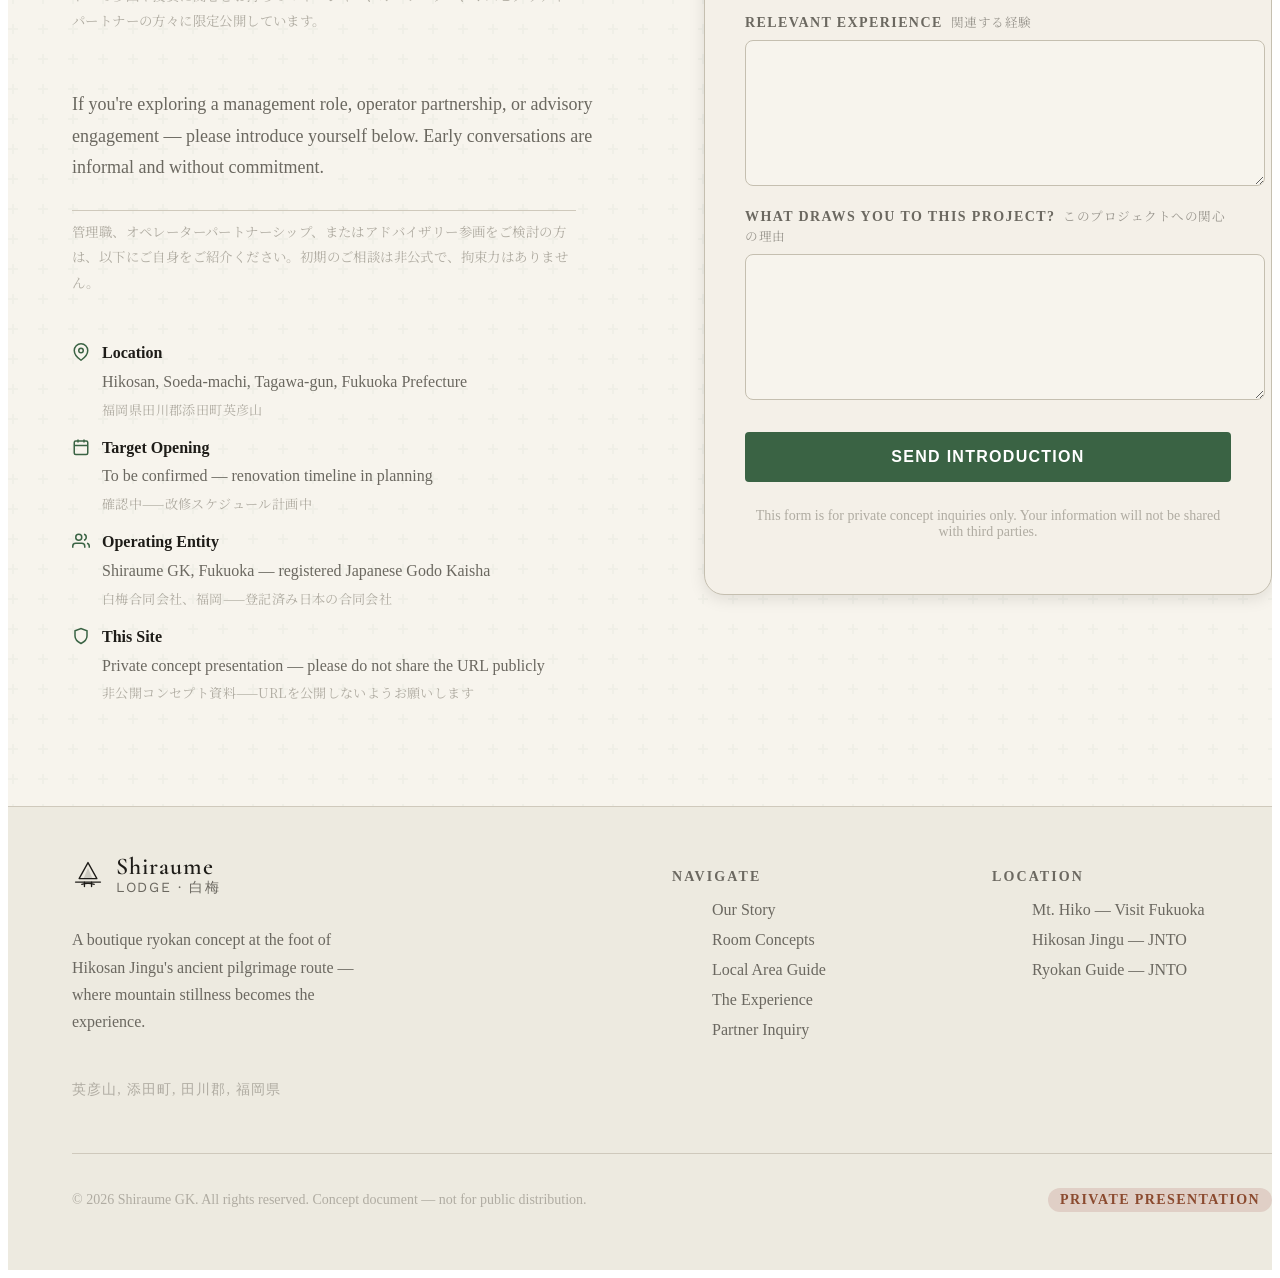
==== commit 18457a43: "Add an interactive 3D model of the lodge and its grounds A new "Interactive Model" section between t" ====
--- a/index.html
+++ b/index.html
@@ -1,4799 +1,40 @@
 <!DOCTYPE html>
-<html lang="en" data-lang="en">
+<html lang="en" data-theme="light" data-lang="en">
 <head>
-  <meta charset="UTF-8">
-  <meta name="viewport" content="width=device-width, initial-scale=1.0, maximum-scale=1">
+  <meta charset="UTF-8" />
+  <meta name="viewport" content="width=device-width, initial-scale=1.0" />
   <title>Shiraume Lodge — A Ryokan Concept, Hikosan, Fukuoka</title>
-  <meta name="description" content="A private concept presentation for Shiraume Lodge — a fully restored 110-year-old inn at the foot of Mt. Hiko's sacred pilgrimage route in Soeda, Fukuoka.">
-  <meta name="robots" content="noindex, nofollow">
-  <meta name="referrer" content="strict-origin-when-cross-origin">
-
-  <meta property="og:title" content="Shiraume Lodge — A Ryokan Concept">
-  <meta property="og:description" content="A private concept presentation for a boutique inn at the foot of Mt. Hiko, Fukuoka.">
-  <meta property="og:type" content="website">
-  <meta property="og:site_name" content="Shiraume Lodge">
-  <meta property="og:locale" content="en_GB">
-  <meta property="og:locale:alternate" content="ja_JP">
-  <meta name="twitter:card" content="summary_large_image">
-  <meta name="theme-color" content="#f5f1e8" media="(prefers-color-scheme: light)">
-  <meta name="theme-color" content="#141210" media="(prefers-color-scheme: dark)">
-
-  <style>
-/* Web fonts, subset to the characters this site uses.
-   Full families were 7.1 MB; this is the same faces at a fraction
-   of the size, so the single-file build stays small enough to email. */
-@font-face {
-  font-family: 'Cormorant Garamond';
-  font-style: italic;
-  font-weight: 400 500;
-  font-display: swap;
-  src: url("[data-uri]") format('woff2');
-  unicode-range: U+0460-052F, U+1C80-1C8A, U+20B4, U+2DE0-2DFF, U+A640-A69F, U+FE2E-FE2F;
-}
-@font-face {
-  font-family: 'Cormorant Garamond';
-  font-style: italic;
-  font-weight: 400 500;
-  font-display: swap;
-  src: url("[data-uri]") format('woff2');
-  unicode-range: U+0301, U+0400-045F, U+0490-0491, U+04B0-04B1, U+2116;
-}
-@font-face {
-  font-family: 'Cormorant Garamond';
-  font-style: italic;
-  font-weight: 400 500;
-  font-display: swap;
-  src: url("[data-uri]") format('woff2');
-  unicode-range: U+0102-0103, U+0110-0111, U+0128-0129, U+0168-0169, U+01A0-01A1, U+01AF-01B0, U+0300-0301, U+0303-0304, U+0308-0309, U+0323, U+0329, U+1EA0-1EF9, U+20AB;
-}
-@font-face {
-  font-family: 'Cormorant Garamond';
-  font-style: italic;
-  font-weight: 400 500;
-  font-display: swap;
-  src: url("[data-uri]") format('woff2');
-  unicode-range: U+0100-02BA, U+02BD-02C5, U+02C7-02CC, U+02CE-02D7, U+02DD-02FF, U+0304, U+0308, U+0329, U+1D00-1DBF, U+1E00-1E9F, U+1EF2-1EFF, U+2020, U+20A0-20AB, U+20AD-20C0, U+2113, U+2C60-2C7F, U+A720-A7FF;
-}
-@font-face {
-  font-family: 'Cormorant Garamond';
-  font-style: italic;
-  font-weight: 400 500;
-  font-display: swap;
-  src: url("[data-uri]") format('woff2');
-  unicode-range: U+0000-00FF, U+0131, U+0152-0153, U+02BB-02BC, U+02C6, U+02DA, U+02DC, U+0304, U+0308, U+0329, U+2000-206F, U+20AC, U+2122, U+2191, U+2193, U+2212, U+2215, U+FEFF, U+FFFD;
-}
-@font-face {
-  font-family: 'Cormorant Garamond';
-  font-style: normal;
-  font-weight: 400 700;
-  font-display: swap;
-  src: url("[data-uri]") format('woff2');
-  unicode-range: U+0460-052F, U+1C80-1C8A, U+20B4, U+2DE0-2DFF, U+A640-A69F, U+FE2E-FE2F;
-}
-@font-face {
-  font-family: 'Cormorant Garamond';
-  font-style: normal;
-  font-weight: 400 700;
-  font-display: swap;
-  src: url("[data-uri]") format('woff2');
-  unicode-range: U+0301, U+0400-045F, U+0490-0491, U+04B0-04B1, U+2116;
-}
-@font-face {
-  font-family: 'Cormorant Garamond';
-  font-style: normal;
-  font-weight: 400 700;
-  font-display: swap;
-  src: url("[data-uri]") format('woff2');
-  unicode-range: U+0102-0103, U+0110-0111, U+0128-0129, U+0168-0169, U+01A0-01A1, U+01AF-01B0, U+0300-0301, U+0303-0304, U+0308-0309, U+0323, U+0329, U+1EA0-1EF9, U+20AB;
-}
-@font-face {
-  font-family: 'Cormorant Garamond';
-  font-style: normal;
-  font-weight: 400 700;
-  font-display: swap;
-  src: url("[data-uri]") format('woff2');
-  unicode-range: U+0100-02BA, U+02BD-02C5, U+02C7-02CC, U+02CE-02D7, U+02DD-02FF, U+0304, U+0308, U+0329, U+1D00-1DBF, U+1E00-1E9F, U+1EF2-1EFF, U+2020, U+20A0-20AB, U+20AD-20C0, U+2113, U+2C60-2C7F, U+A720-A7FF;
-}
-@font-face {
-  font-family: 'Cormorant Garamond';
-  font-style: normal;
-  font-weight: 400 700;
-  font-display: swap;
-  src: url("[data-uri]") format('woff2');
-  unicode-range: U+0000-00FF, U+0131, U+0152-0153, U+02BB-02BC, U+02C6, U+02DA, U+02DC, U+0304, U+0308, U+0329, U+2000-206F, U+20AC, U+2122, U+2191, U+2193, U+2212, U+2215, U+FEFF, U+FFFD;
-}
-@font-face {
-  font-family: 'Noto Serif JP';
-  font-style: normal;
-  font-weight: 300 600;
-  font-display: swap;
-  src: url("[data-uri]") format('woff2');
-  unicode-range: U+25ee8, U+25f23, U+25f5c, U+25fd4, U+25fe0, U+25ffb, U+2600c, U+26017, U+26060, U+260ed, U+26222, U+2626a, U+26270, U+26286, U+2634c, U+26402, U+2667e, U+266b0, U+2671d, U+268dd, U+268ea, U+26951, U+2696f, U+26999, U+269dd, U+26a1e, U+26a58, U+26a8c, U+26ab7, U+26aff, U+26c29, U+26c73, U+26c9e, U+26cdd, U+26e40, U+26e65, U+26f94, U+26ff6-26ff8, U+270f4, U+2710d, U+27139, U+273da-273db, U+273fe, U+27410, U+27449, U+27614-27615, U+27631, U+27684, U+27693, U+2770e, U+27723, U+27752, U+278b2, U+27985, U+279b4, U+27a84, U+27bb3, U+27bbe, U+27bc7, U+27c3c, U+27cb8, U+27d73, U+27da0, U+27e10, U+27eaf, U+27fb7, U+2808a, U+280bb, U+28277, U+28282, U+282f3, U+283cd, U+2840c, U+28455, U+284dc, U+2856b, U+285c8-285c9, U+286d7, U+286fa, U+28946, U+28949, U+2896b, U+28987-28988, U+289ba-289bb, U+28a1e, U+28a29, U+28a43, U+28a71, U+28a99, U+28acd, U+28add, U+28ae4, U+28bc1, U+28bef, U+28cdd, U+28d10, U+28d71, U+28dfb, U+28e0f, U+28e17, U+28e1f, U+28e36, U+28e89, U+28eeb, U+28ef6, U+28f32, U+28ff8, U+292a0, U+292b1, U+29490, U+295cf, U+2967f, U+296f0, U+29719, U+29750, U+29810, U+298c6, U+29a72, U+29d4b, U+29ddb, U+29e15, U+29e3d, U+29e49, U+29e8a, U+29ec4, U+29edb, U+29ee9, U+29fce, U+29fd7, U+2a01a, U+2a02f, U+2a082, U+2a0f9, U+2a190, U+2a2b2, U+2a38c, U+2a437, U+2a5f1, U+2a602, U+2a61a, U+2a6b2, U+2a9e6, U+2b746, U+2b751, U+2b753, U+2b75a, U+2b75c, U+2b765, U+2b776-2b777, U+2b77c, U+2b782, U+2b789, U+2b78b, U+2b78e, U+2b794, U+2b7ac, U+2b7af, U+2b7bd, U+2b7c9, U+2b7cf, U+2b7d2, U+2b7d8, U+2b7f0, U+2b80d, U+2b817, U+2b81a, U+2d544, U+2e278, U+2e569, U+2e6ea, U+2f804, U+2f80f, U+2f815, U+2f818, U+2f81a, U+2f822, U+2f828, U+2f82c, U+2f833, U+2f83f, U+2f846, U+2f852, U+2f862, U+2f86d, U+2f873, U+2f877, U+2f884, U+2f899-2f89a, U+2f8a6, U+2f8ac, U+2f8b2, U+2f8b6, U+2f8d3, U+2f8db-2f8dc, U+2f8e1, U+2f8e5, U+2f8ea, U+2f8ed, U+2f8fc, U+2f903, U+2f90b, U+2f90f, U+2f91a, U+2f920-2f921, U+2f945, U+2f947, U+2f96c, U+2f995, U+2f9d0, U+2f9de-2f9df, U+2f9f4;
-}
-@font-face {
-  font-family: 'Noto Serif JP';
-  font-style: normal;
-  font-weight: 300 600;
-  font-display: swap;
-  src: url("[data-uri]") format('woff2');
-  unicode-range: U+1f235-1f23b, U+1f240-1f248, U+1f250-1f251, U+2000b, U+20089-2008a, U+200a2, U+200a4, U+200b0, U+200f5, U+20158, U+201a2, U+20213, U+2032b, U+20371, U+20381, U+203f9, U+2044a, U+20509, U+2053f, U+205b1, U+205d6, U+20611, U+20628, U+206ec, U+2074f, U+207c8, U+20807, U+2083a, U+208b9, U+2090e, U+2097c, U+20984, U+2099d, U+20a64, U+20ad3, U+20b1d, U+20b9f, U+20bb7, U+20d45, U+20d58, U+20de1, U+20e64, U+20e6d, U+20e95, U+20f5f, U+21201, U+2123d, U+21255, U+21274, U+2127b, U+212d7, U+212e4, U+212fd, U+2131b, U+21336, U+21344, U+213c4, U+2146d-2146e, U+215d7, U+21647, U+216b4, U+21706, U+21742, U+218bd, U+219c3, U+21a1a, U+21c56, U+21d2d, U+21d45, U+21d62, U+21d78, U+21d92, U+21d9c, U+21da1, U+21db7, U+21de0, U+21e33-21e34, U+21f1e, U+21f76, U+21ffa, U+2217b, U+22218, U+2231e, U+223ad, U+22609, U+226f3, U+2285b, U+228ab, U+2298f, U+22ab8, U+22b46, U+22b4f-22b50, U+22ba6, U+22c1d, U+22c24, U+22de1, U+22e42, U+22feb, U+231b6, U+231c3-231c4, U+231f5, U+23372, U+233cc, U+233d0, U+233d2-233d3, U+233d5, U+233da, U+233df, U+233e4, U+233fe, U+2344a-2344b, U+23451, U+23465, U+234e4, U+2355a, U+23594, U+235c4, U+23638-2363a, U+23647, U+2370c, U+2371c, U+2373f, U+23763-23764, U+237e7, U+237f1, U+237ff, U+23824, U+2383d, U+23a98, U+23c7f, U+23cbe, U+23cfe, U+23d00, U+23d0e, U+23d40, U+23dd3, U+23df9-23dfa, U+23f7e, U+2404b, U+24096, U+24103, U+241c6, U+241fe, U+242ee, U+243bc, U+243d0, U+24629, U+246a5, U+247f1, U+24896, U+248e9, U+24a4d, U+24b56, U+24b6f, U+24c16, U+24d14, U+24e04, U+24e0e, U+24e37, U+24e6a, U+24e8b, U+24ff2, U+2504a, U+25055, U+25122, U+251a9, U+251cd, U+251e5, U+2521e, U+2524c, U+2542e, U+2548e, U+254d9, U+2550e, U+255a7, U+2567f, U+25771, U+257a9, U+257b4, U+25874, U+259c4, U+259cc, U+259d4, U+25ad7, U+25ae3-25ae4, U+25af1, U+25bb2, U+25c4b, U+25c64, U+25da1, U+25e2e, U+25e56, U+25e62, U+25e65, U+25ec2, U+25ed8;
-}
-@font-face {
-  font-family: 'Noto Serif JP';
-  font-style: normal;
-  font-weight: 300 600;
-  font-display: swap;
-  src: url("[data-uri]") format('woff2');
-  unicode-range: U+ffd7, U+ffda-ffdc, U+ffe0-ffe2, U+ffe4, U+ffe6, U+ffe8-ffee, U+1f100-1f10c, U+1f110-1f16c, U+1f170-1f1ac, U+1f200-1f202, U+1f210-1f234;
-}
-@font-face {
-  font-family: 'Noto Serif JP';
-  font-style: normal;
-  font-weight: 300 600;
-  font-display: swap;
-  src: url("[data-uri]") format('woff2');
-  unicode-range: U+fa10, U+fa12-fa6d, U+fb00-fb04, U+fe10-fe19, U+fe30-fe42, U+fe44-fe52, U+fe54-fe66, U+fe68-fe6b, U+ff02, U+ff04, U+ff07, U+ff51, U+ff5b, U+ff5d, U+ff5f-ff60, U+ff66, U+ff69, U+ff87, U+ffa1-ffbe, U+ffc2-ffc7, U+ffca-ffcf, U+ffd2-ffd6;
-}
-@font-face {
-  font-family: 'Noto Serif JP';
-  font-style: normal;
-  font-weight: 300 600;
-  font-display: swap;
-  src: url("[data-uri]") format('woff2');
-  unicode-range: U+f92d-f959, U+f95b-f9f2, U+f9f4-fa0b, U+fa0e-fa0f;
-}
-@font-face {
-  font-family: 'Noto Serif JP';
-  font-style: normal;
-  font-weight: 300 600;
-  font-display: swap;
-  src: url("[data-uri]") format('woff2');
-  unicode-range: U+9e8b-9e8c, U+9e8e-9e8f, U+9e91-9e92, U+9e95-9e96, U+9e98, U+9e9b, U+9e9d-9e9e, U+9ea4-9ea5, U+9ea8-9eaa, U+9eac-9eb0, U+9eb3-9eb5, U+9eb8, U+9ebc-9ebf, U+9ec3, U+9ec6, U+9ec8, U+9ecb-9ecd, U+9ecf-9ed1, U+9ed4-9ed5, U+9ed8, U+9edb-9ee0, U+9ee4-9ee5, U+9ee7-9ee8, U+9eec-9ef2, U+9ef4-9ef9, U+9efb-9eff, U+9f02-9f03, U+9f07-9f09, U+9f0e-9f12, U+9f14-9f17, U+9f19-9f1b, U+9f1f-9f22, U+9f26, U+9f2a-9f2c, U+9f2f, U+9f31-9f32, U+9f34, U+9f37, U+9f39-9f3a, U+9f3c-9f3f, U+9f41, U+9f43-9f47, U+9f4a, U+9f4e-9f50, U+9f52-9f58, U+9f5a, U+9f5d-9f61, U+9f63, U+9f66-9f6a, U+9f6c-9f73, U+9f75-9f77, U+9f7a, U+9f7d, U+9f7f, U+9f8f-9f92, U+9f94-9f97, U+9f99, U+9f9c-9fa3, U+9fa5, U+9fb4, U+9fbc-9fc2, U+9fc4, U+9fc6, U+9fcc, U+f900-f92c;
-}
-@font-face {
-  font-family: 'Noto Serif JP';
-  font-style: normal;
-  font-weight: 300 600;
-  font-display: swap;
-  src: url("[data-uri]") format('woff2');
-  unicode-range: U+9c3e, U+9c41, U+9c43-9c4a, U+9c4e-9c50, U+9c52-9c54, U+9c56, U+9c58, U+9c5a-9c61, U+9c63, U+9c65, U+9c67-9c6b, U+9c6d-9c6e, U+9c70, U+9c72, U+9c75-9c78, U+9c7a-9c7c, U+9ce6-9ce7, U+9ceb-9cec, U+9cf0, U+9cf2, U+9cf6-9cf7, U+9cf9, U+9d02-9d03, U+9d06-9d09, U+9d0b, U+9d0e, U+9d11-9d12, U+9d15, U+9d17-9d18, U+9d1b-9d1f, U+9d23, U+9d26, U+9d2a-9d2c, U+9d2f-9d30, U+9d32-9d34, U+9d3a, U+9d3c-9d3f, U+9d41-9d48, U+9d4a, U+9d50-9d54, U+9d59, U+9d5d-9d65, U+9d69-9d6c, U+9d6f-9d70, U+9d72-9d73, U+9d76-9d77, U+9d7a-9d7c, U+9d7e, U+9d83-9d84, U+9d86-9d87, U+9d89-9d8a, U+9d8d-9d8e, U+9d92-9d93, U+9d95-9d9a, U+9da1, U+9da4, U+9da9-9dac, U+9dae, U+9db1-9db2, U+9db5, U+9db8-9dbd, U+9dbf-9dc4, U+9dc6-9dc7, U+9dc9-9dca, U+9dcf, U+9dd3-9dd7, U+9dd9-9dda, U+9dde-9de0, U+9de3, U+9de5-9de7, U+9de9, U+9deb, U+9ded-9df0, U+9df3-9df4, U+9df8, U+9dfd-9dfe, U+9e02, U+9e07, U+9e0a, U+9e0d-9e0e, U+9e10-9e12, U+9e15-9e16, U+9e19-9e1f, U+9e75, U+9e79-9e7d, U+9e80-9e85, U+9e87-9e88;
-}
-@font-face {
-  font-family: 'Noto Serif JP';
-  font-style: normal;
-  font-weight: 300 600;
-  font-display: swap;
-  src: url("[data-uri]") format('woff2');
-  unicode-range: U+9ae5-9ae7, U+9ae9, U+9aeb-9aec, U+9aee-9aef, U+9af1-9af5, U+9af7, U+9af9-9afb, U+9afd, U+9aff-9b06, U+9b08-9b09, U+9b0b-9b0e, U+9b10, U+9b12, U+9b16, U+9b18-9b1d, U+9b1f-9b20, U+9b22-9b23, U+9b25-9b2f, U+9b32-9b35, U+9b37, U+9b39-9b3b, U+9b3d, U+9b43-9b44, U+9b48, U+9b4b-9b4f, U+9b51, U+9b55-9b58, U+9b5b, U+9b5e, U+9b61, U+9b63, U+9b65-9b66, U+9b68, U+9b6a-9b6f, U+9b72-9b79, U+9b7f-9b80, U+9b83-9b87, U+9b89-9b8b, U+9b8d, U+9b8f-9b94, U+9b96-9b97, U+9b9a, U+9b9d-9ba0, U+9ba6-9ba7, U+9ba9-9baa, U+9bac, U+9bb0-9bb2, U+9bb4, U+9bb7-9bb9, U+9bbb-9bbc, U+9bbe-9bc1, U+9bc6-9bc8, U+9bca, U+9bce-9bd2, U+9bd4, U+9bd7-9bd8, U+9bdd, U+9bdf, U+9be1-9be5, U+9be7, U+9bea-9beb, U+9bee-9bf3, U+9bf5, U+9bf7-9bfa, U+9bfd, U+9bff-9c00, U+9c02, U+9c04, U+9c06, U+9c08-9c0d, U+9c0f-9c16, U+9c18-9c1e, U+9c21-9c2a, U+9c2d-9c32, U+9c35-9c37, U+9c39-9c3a, U+9c3d;
-}
-@font-face {
-  font-family: 'Noto Serif JP';
-  font-style: normal;
-  font-weight: 300 600;
-  font-display: swap;
-  src: url("[data-uri]") format('woff2');
-  unicode-range: U+98eb, U+98ed-98ee, U+98f0-98f1, U+98f3, U+98f6, U+9902, U+9907-9909, U+9911-9912, U+9914-9918, U+991a-9922, U+9924, U+9926-9927, U+992b-992c, U+992e, U+9931-9935, U+9939-993e, U+9940-9942, U+9945-9949, U+994b-994e, U+9950-9952, U+9954-9955, U+9958-9959, U+995b-995c, U+995e-9960, U+9963, U+9997-9998, U+999b, U+999d-999f, U+99a3, U+99a5-99a6, U+99a8, U+99ad-99ae, U+99b0-99b2, U+99b5, U+99b9-99ba, U+99bc-99bd, U+99bf, U+99c1, U+99c3, U+99c8-99c9, U+99d1, U+99d3-99d5, U+99d8-99df, U+99e1-99e2, U+99e7, U+99ea-99ee, U+99f0-99f2, U+99f4-99f5, U+99f8-99f9, U+99fb-99fe, U+9a01-9a05, U+9a08, U+9a0a-9a0c, U+9a0f-9a11, U+9a16, U+9a1a, U+9a1e, U+9a20, U+9a22-9a24, U+9a27, U+9a2b, U+9a2d-9a2e, U+9a31, U+9a33, U+9a35-9a38, U+9a3e, U+9a40-9a45, U+9a47, U+9a4a-9a4e, U+9a51-9a52, U+9a54-9a58, U+9a5b, U+9a5d, U+9a5f, U+9a62, U+9a64-9a65, U+9a69-9a6c, U+9aaa, U+9aac-9ab0, U+9ab2, U+9ab4-9ab7, U+9ab9, U+9abb-9ac1, U+9ac3, U+9ac6, U+9ac8, U+9ace-9ad3, U+9ad5-9ad7, U+9adb-9adc, U+9ade-9ae0, U+9ae2-9ae4;
-}
-@font-face {
-  font-family: 'Noto Serif JP';
-  font-style: normal;
-  font-weight: 300 600;
-  font-display: swap;
-  src: url("[data-uri]") format('woff2');
-  unicode-range: U+971d, U+9721-9724, U+9728, U+972a, U+9730-9731, U+9733, U+9736, U+9738-9739, U+973b, U+973d-973e, U+9741-9744, U+9746-974a, U+974d-974f, U+9751, U+9755, U+9757-9758, U+975a-975c, U+9760-9761, U+9763-9764, U+9766-9768, U+976a-976b, U+976e, U+9771, U+9773, U+9776-977d, U+977f-9781, U+9785-9786, U+9789, U+978b, U+978f-9790, U+9795-9797, U+9799-979a, U+979c, U+979e-97a0, U+97a2-97a3, U+97a6, U+97a8, U+97ab-97ac, U+97ae, U+97b1-97b6, U+97b8-97ba, U+97bc, U+97be-97bf, U+97c1, U+97c3-97ce, U+97d0-97d1, U+97d4, U+97d7-97d9, U+97db-97de, U+97e0-97e1, U+97e4, U+97e6, U+97ed-97ef, U+97f1-97f2, U+97f4-97f8, U+97fa, U+9804, U+9807, U+980a, U+980c-980f, U+9814, U+9816-9817, U+9819-981a, U+981c, U+981e, U+9820-9821, U+9823-9826, U+982b, U+982e-9830, U+9832-9835, U+9837, U+9839, U+983d-983e, U+9844, U+9846-9847, U+984a-984b, U+984f, U+9851-9853, U+9856-9857, U+9859-985b, U+9862-9863, U+9865-9866, U+986a-986c, U+986f-9871, U+9873-9875, U+98aa-98ab, U+98ad-98ae, U+98b0-98b1, U+98b4, U+98b6-98b8, U+98ba-98bc, U+98bf, U+98c2-98c8, U+98cb-98cc, U+98ce, U+98dc, U+98de, U+98e0-98e1, U+98e3, U+98e5-98e7, U+98e9-98ea;
-}
-@font-face {
-  font-family: 'Noto Serif JP';
-  font-style: normal;
-  font-weight: 300 600;
-  font-display: swap;
-  src: url("[data-uri]") format('woff2');
-  unicode-range: U+944a, U+944c, U+9452-9453, U+9455, U+9459-945c, U+945e-9463, U+9468, U+946a-946b, U+946d-9472, U+9475, U+9477, U+947c-947f, U+9481, U+9483-9485, U+9578-9579, U+957e-957f, U+9582, U+9584, U+9586-9588, U+958a, U+958c-958f, U+9592, U+9594, U+9596, U+9598-9599, U+959d-95a1, U+95a4, U+95a6-95a9, U+95ab-95ad, U+95b1, U+95b4, U+95b6, U+95b9-95bf, U+95c3, U+95c6, U+95c8-95cd, U+95d0-95d6, U+95d9-95da, U+95dc-95e2, U+95e4-95e6, U+95e8, U+961d-961e, U+9621-9622, U+9624-9626, U+9628, U+962c, U+962e-962f, U+9631, U+9633-9634, U+9637-963a, U+963c-963d, U+9641-9642, U+964b-964c, U+964f, U+9652, U+9654, U+9656-9658, U+965c-965f, U+9661, U+9666, U+966a, U+966c, U+966e, U+9672, U+9674, U+9677, U+967b-967c, U+967e-967f, U+9681-9684, U+9689, U+968b, U+968d, U+9691, U+9695-9698, U+969a, U+969d, U+969f, U+96a4-96aa, U+96ae-96b4, U+96b6, U+96b8-96bb, U+96bd, U+96c1, U+96c9-96cb, U+96cd-96ce, U+96d2, U+96d5-96d6, U+96d8-96da, U+96dc-96df, U+96e9, U+96ef, U+96f1, U+96f9-96fa, U+9702-9706, U+9708-9709, U+970d-970f, U+9711, U+9713-9714, U+9716, U+9719-971b;
-}
-@font-face {
-  font-family: 'Noto Serif JP';
-  font-style: normal;
-  font-weight: 300 600;
-  font-display: swap;
-  src: url("[data-uri]") format('woff2');
-  unicode-range: U+92bc-92bd, U+92bf-92c3, U+92c5-92c8, U+92cb-92d0, U+92d2-92d3, U+92d5, U+92d7-92d9, U+92dc-92dd, U+92df-92e1, U+92e3-92e5, U+92e7-92ea, U+92ec, U+92ee, U+92f0, U+92f2, U+92f7-92fb, U+92ff-9300, U+9302, U+9304, U+9308, U+930d, U+930f-9311, U+9314-9315, U+9318-931a, U+931c-931f, U+9321-9325, U+9327-932b, U+932e, U+9333-9337, U+933a-933b, U+9344, U+9347-934a, U+934d, U+9350-9352, U+9354-9358, U+935a, U+935c, U+935e, U+9360, U+9364-9365, U+9367, U+9369-936d, U+936f-9371, U+9373-9374, U+9376, U+937a, U+937d-9382, U+9388, U+938a-938b, U+938d, U+938f, U+9392, U+9394-9395, U+9397-9398, U+939a-939b, U+939e, U+93a1, U+93a3-93a4, U+93a6, U+93a8-93a9, U+93ab-93ad, U+93b0, U+93b4-93b6, U+93b9-93bb, U+93c1, U+93c3-93cd, U+93d0-93d1, U+93d3, U+93d6-93d9, U+93dc-93df, U+93e2, U+93e4-93e8, U+93f1, U+93f5, U+93f7-93fb, U+93fd, U+9401-9404, U+9407-9409, U+940d-9410, U+9413-9417, U+9419-941a, U+941f, U+9421, U+942b, U+942e-942f, U+9431-9434, U+9436, U+9438, U+943a-943b, U+943d, U+943f, U+9441, U+9443-9445, U+9448;
-}
-@font-face {
-  font-family: 'Noto Serif JP';
-  font-style: normal;
-  font-weight: 300 600;
-  font-display: swap;
-  src: url("[data-uri]") format('woff2');
-  unicode-range: U+9143, U+9146-914c, U+914f, U+9153, U+9156-915b, U+9161, U+9163-9165, U+9167, U+9169, U+916d, U+9172-9174, U+9179-917b, U+9181-9183, U+9185-9187, U+9189-918b, U+918e, U+9191, U+9193-9195, U+9197-9198, U+919e, U+91a1-91a2, U+91a6, U+91a8, U+91aa-91b6, U+91ba-91bd, U+91bf-91c6, U+91c9, U+91cb, U+91d0, U+91d3-91d4, U+91d6-91d7, U+91d9-91db, U+91de-91df, U+91e1, U+91e4-91e6, U+91e9-91ea, U+91ec-91f1, U+91f5-91f7, U+91f9, U+91fb-91fd, U+91ff-9201, U+9204-9207, U+9209-920a, U+920c, U+920e, U+9210-9218, U+921c-921e, U+9223-9226, U+9228-9229, U+922c, U+922e-9230, U+9233, U+9235-923a, U+923c, U+923e-9240, U+9242-9243, U+9245-924b, U+924d-9251, U+9256-925a, U+925c-925e, U+9260-9261, U+9264-9269, U+926e-9270, U+9275-9279, U+927b-927f, U+9288-928a, U+928d-928e, U+9291-9293, U+9295-9297, U+9299, U+929b-929c, U+929f-92a0, U+92a4-92a5, U+92a7-92a8, U+92ab, U+92af, U+92b2-92b3, U+92b6-92bb;
-}
-@font-face {
-  font-family: 'Noto Serif JP';
-  font-style: normal;
-  font-weight: 300 600;
-  font-display: swap;
-  src: url("[data-uri]") format('woff2');
-  unicode-range: U+8f52-8f55, U+8f57-8f58, U+8f5c-8f5e, U+8f61-8f66, U+8f9c-8f9d, U+8f9f-8fa2, U+8fa4-8fa8, U+8fad-8faf, U+8fb4-8fb8, U+8fbe, U+8fc0-8fc2, U+8fc6, U+8fc8, U+8fca-8fcb, U+8fcd, U+8fd0, U+8fd2-8fd3, U+8fd5, U+8fda, U+8fe0, U+8fe2-8fe5, U+8fe8-8fea, U+8fed-8fef, U+8ff1, U+8ff4-8ff6, U+8ff8-8ffb, U+8ffe, U+9002, U+9004-9005, U+9008, U+900b-900e, U+9011, U+9013, U+9015-9016, U+9018, U+901b, U+901e, U+9021, U+9027-902a, U+902c-902d, U+902f, U+9033-9037, U+9039, U+903c, U+903e-903f, U+9041, U+9043-9044, U+9049, U+904c, U+904f-9052, U+9056, U+9058, U+905b-905e, U+9062, U+9066-9068, U+906c, U+906f-9070, U+9072, U+9074, U+9076, U+9079, U+9080-9083, U+9085, U+9087-9088, U+908b-908c, U+908e-9090, U+9095, U+9097-9099, U+909b, U+90a0-90a2, U+90a5, U+90a8, U+90af-90b6, U+90bd-90be, U+90c3-90c5, U+90c7-90c9, U+90cc, U+90d2, U+90d5, U+90d7-90d9, U+90db-90df, U+90e2, U+90e4-90e5, U+90eb, U+90ef-90f0, U+90f2, U+90f4, U+90f6, U+90fe-9100, U+9102, U+9104-9106, U+9108, U+910d, U+9110, U+9112, U+9114-911a, U+911c, U+911e, U+9120, U+9122-9123, U+9125, U+9127, U+9129, U+912d-9132, U+9134, U+9136-9137, U+9139-913a, U+913c-913d;
-}
-@font-face {
-  font-family: 'Noto Serif JP';
-  font-style: normal;
-  font-weight: 300 600;
-  font-display: swap;
-  src: url("[data-uri]") format('woff2');
-  unicode-range: U+8dc0, U+8dc2, U+8dc5-8dc8, U+8dca-8dcc, U+8dce-8dcf, U+8dd1, U+8dd4-8dd7, U+8dd9-8ddb, U+8ddf, U+8de3-8de5, U+8de7, U+8dea-8dec, U+8df0-8df2, U+8df4, U+8dfc-8dfd, U+8dff, U+8e01, U+8e04-8e06, U+8e08-8e09, U+8e0b-8e0c, U+8e10-8e11, U+8e14, U+8e16, U+8e1d-8e23, U+8e26-8e27, U+8e30-8e31, U+8e33-8e39, U+8e3d, U+8e40-8e42, U+8e44, U+8e47-8e50, U+8e54-8e55, U+8e59, U+8e5b-8e64, U+8e69, U+8e6c-8e6d, U+8e6f-8e72, U+8e75-8e77, U+8e79-8e7c, U+8e81-8e85, U+8e89, U+8e8b, U+8e90-8e95, U+8e98-8e9b, U+8e9d-8e9e, U+8ea1-8ea2, U+8ea7, U+8ea9-8eaa, U+8eac-8eb1, U+8eb3, U+8eb5-8eb6, U+8eba-8ebb, U+8ebe, U+8ec0-8ec1, U+8ec3-8ec8, U+8ecb, U+8ecf, U+8ed1, U+8ed4, U+8edb-8edc, U+8ee3, U+8ee8, U+8eeb, U+8eed-8eee, U+8ef0-8ef1, U+8ef7, U+8ef9-8efc, U+8efe, U+8f00, U+8f02, U+8f05, U+8f07-8f08, U+8f0a, U+8f0f-8f10, U+8f12-8f13, U+8f15-8f19, U+8f1b-8f1c, U+8f1e-8f21, U+8f23, U+8f25-8f28, U+8f2b-8f2f, U+8f33-8f37, U+8f39-8f3b, U+8f3e, U+8f40-8f43, U+8f45-8f47, U+8f49-8f4a, U+8f4c-8f4f, U+8f51;
-}
-@font-face {
-  font-family: 'Noto Serif JP';
-  font-style: normal;
-  font-weight: 300 600;
-  font-display: swap;
-  src: url("[data-uri]") format('woff2');
-  unicode-range: U+8b2d, U+8b30, U+8b37, U+8b3c, U+8b3e, U+8b41-8b46, U+8b48-8b49, U+8b4c-8b4f, U+8b51-8b54, U+8b56, U+8b59, U+8b5b, U+8b5e-8b5f, U+8b63, U+8b69, U+8b6b-8b6d, U+8b6f, U+8b71, U+8b74, U+8b76, U+8b78-8b79, U+8b7c-8b81, U+8b84-8b85, U+8b8a-8b8f, U+8b92-8b96, U+8b99-8b9a, U+8b9c-8ba0, U+8c38-8c3a, U+8c3d-8c3f, U+8c41, U+8c45, U+8c47-8c49, U+8c4b-8c4c, U+8c4e-8c51, U+8c53-8c55, U+8c57-8c59, U+8c5b, U+8c5d, U+8c62-8c64, U+8c66, U+8c68-8c69, U+8c6b-8c6d, U+8c73, U+8c75-8c76, U+8c78, U+8c7a-8c7c, U+8c7e, U+8c82, U+8c85-8c87, U+8c89-8c8b, U+8c8d-8c8e, U+8c90, U+8c92-8c94, U+8c98-8c99, U+8c9b-8c9c, U+8c9f, U+8ca4, U+8cad-8cae, U+8cb2-8cb3, U+8cb6, U+8cb9-8cba, U+8cbd, U+8cc1-8cc2, U+8cc4-8cc6, U+8cc8-8cc9, U+8ccb, U+8ccd-8ccf, U+8cd2, U+8cd5-8cd6, U+8cd9-8cda, U+8cdd, U+8ce1, U+8ce3-8ce4, U+8ce6, U+8ce8, U+8cec, U+8cef-8cf2, U+8cf4-8cf5, U+8cf7-8cf8, U+8cfa-8cfb, U+8cfd-8cff, U+8d01, U+8d03-8d04, U+8d07, U+8d09-8d0b, U+8d0d-8d10, U+8d12-8d14, U+8d16-8d17, U+8d1b-8d1d, U+8d65, U+8d67, U+8d69, U+8d6b-8d6e, U+8d71, U+8d73, U+8d76, U+8d7f, U+8d81-8d82, U+8d84, U+8d88, U+8d8d, U+8d90-8d91, U+8d95, U+8d99, U+8d9e-8da0, U+8da6, U+8da8, U+8dab-8dac, U+8daf, U+8db2, U+8db5, U+8db7, U+8db9-8dbc, U+8dbe;
-}
-@font-face {
-  font-family: 'Noto Serif JP';
-  font-style: normal;
-  font-weight: 300 600;
-  font-display: swap;
-  src: url("[data-uri]") format('woff2');
-  unicode-range: U+8973-8975, U+8977, U+897a-897e, U+8980, U+8983, U+8988-898a, U+898d, U+8990, U+8993-8995, U+8998, U+899b-899c, U+899f-89a1, U+89a5-89a6, U+89a9, U+89ac, U+89af-89b0, U+89b2, U+89b4-89b7, U+89ba, U+89bc-89bd, U+89bf-89c1, U+89d4-89d8, U+89da, U+89dc-89dd, U+89e5, U+89e7, U+89e9, U+89eb, U+89ed, U+89f1, U+89f3-89f4, U+89f6, U+89f8-89f9, U+89fd, U+89ff, U+8a01, U+8a04-8a05, U+8a07, U+8a0c, U+8a0f-8a12, U+8a14-8a16, U+8a1b, U+8a1d-8a1e, U+8a20-8a22, U+8a24-8a26, U+8a2b-8a2c, U+8a2f, U+8a35-8a37, U+8a3b, U+8a3d-8a3e, U+8a40-8a41, U+8a43, U+8a45-8a49, U+8a4d-8a4e, U+8a51-8a54, U+8a56-8a58, U+8a5b-8a5d, U+8a61-8a62, U+8a65, U+8a67, U+8a6c-8a6d, U+8a75-8a77, U+8a79-8a7c, U+8a7e-8a80, U+8a82-8a86, U+8a8b, U+8a8f-8a92, U+8a96-8a97, U+8a99-8a9a, U+8a9f, U+8aa1, U+8aa3, U+8aa5-8aaa, U+8aae-8aaf, U+8ab3, U+8ab6-8ab7, U+8abb-8abc, U+8abe, U+8ac2-8ac4, U+8ac6, U+8ac8-8aca, U+8acc-8acd, U+8ad0-8ad1, U+8ad3-8ad5, U+8ad7, U+8ada-8ae2, U+8ae4, U+8ae7, U+8aeb-8aec, U+8aee, U+8af0-8af1, U+8af3-8af7, U+8afa, U+8afc, U+8aff, U+8b01-8b02, U+8b04-8b07, U+8b0a-8b0d, U+8b0f-8b11, U+8b14, U+8b16, U+8b1a, U+8b1c, U+8b1e-8b20, U+8b26, U+8b28, U+8b2b-8b2c;
-}
-@font-face {
-  font-family: 'Noto Serif JP';
-  font-style: normal;
-  font-weight: 300 600;
-  font-display: swap;
-  src: url("[data-uri]") format('woff2');
-  unicode-range: U+87e2-87e6, U+87ea-87ed, U+87ef, U+87f1, U+87f3, U+87f5-87f8, U+87fa-87fb, U+87fe-87ff, U+8801, U+8803, U+8805-8807, U+8809-880b, U+880d-8816, U+8818-881c, U+881e-881f, U+8821-8822, U+8827-8828, U+882d-882e, U+8830-8832, U+8835-8836, U+8839-883c, U+8841-8845, U+8848-884b, U+884d-884e, U+8851-8852, U+8855-8856, U+8858-885a, U+885c, U+885e-8860, U+8862, U+8864, U+8869, U+886b, U+886e-886f, U+8871-8872, U+8875, U+8877, U+8879, U+887b, U+887d-887e, U+8880-8882, U+8888, U+888d, U+8892, U+8897-889c, U+889e-88a0, U+88a2, U+88a4, U+88a8, U+88aa, U+88ae, U+88b0-88b1, U+88b5, U+88b7, U+88ba, U+88bc-88c0, U+88c3-88c4, U+88c6, U+88ca-88ce, U+88d1-88d4, U+88d8-88d9, U+88db, U+88dd-88e1, U+88e7-88e8, U+88ef-88f2, U+88f4-88f5, U+88f7, U+88f9, U+88fc, U+8901-8902, U+8904, U+8906, U+890a, U+890c-890f, U+8913, U+8915-8916, U+8918-891a, U+891c-891e, U+8920, U+8925-8928, U+892a-892b, U+8930-8932, U+8935-893b, U+893e, U+8940-8946, U+8949, U+894c-894d, U+894f, U+8952, U+8956-8957, U+895a-895c, U+895e, U+8960-8964, U+8966, U+896a-896b, U+896d-8970;
-}
-@font-face {
-  font-family: 'Noto Serif JP';
-  font-style: normal;
-  font-weight: 300 600;
-  font-display: swap;
-  src: url("[data-uri]") format('woff2');
-  unicode-range: U+8655-8659, U+865b, U+865d-8664, U+8667, U+8669, U+866c, U+866f, U+8671, U+8675-8677, U+867a-867b, U+867d, U+8687-8689, U+868b-868d, U+8691, U+8693, U+8695-8696, U+8698, U+869a, U+869c-869d, U+86a1, U+86a3-86a4, U+86a6-86ab, U+86ad, U+86af-86b1, U+86b3-86b9, U+86bf-86c1, U+86c3-86c6, U+86c9, U+86cb, U+86ce, U+86d1-86d2, U+86d4-86d5, U+86d7, U+86da, U+86dc, U+86de-86e0, U+86e3-86e7, U+86e9, U+86ec-86ed, U+86ef, U+86f8-86fe, U+8700, U+8703-870b, U+870d-8714, U+8719-871a, U+871e-871f, U+8721-8723, U+8725, U+8728-8729, U+872e-872f, U+8731-8732, U+8734, U+8737, U+8739-8740, U+8743, U+8745, U+8749, U+874b-874e, U+8751, U+8753, U+8755, U+8757-8759, U+875d, U+875f-8761, U+8763-8766, U+8768, U+876a, U+876e-876f, U+8771-8772, U+8774, U+8778, U+877b-877c, U+877f, U+8782-8789, U+878b-878c, U+878e, U+8790, U+8793, U+8795, U+8797-8799, U+879e-87a0, U+87a2-87a3, U+87a7, U+87ab-87af, U+87b1, U+87b3, U+87b5, U+87bb, U+87bd-87c1, U+87c4, U+87c6-87cb, U+87ce, U+87d0, U+87d2, U+87d5-87d6, U+87d9-87da, U+87dc, U+87df-87e0;
-}
-@font-face {
-  font-family: 'Noto Serif JP';
-  font-style: normal;
-  font-weight: 300 600;
-  font-display: swap;
-  src: url("[data-uri]") format('woff2');
-  unicode-range: U+84b4, U+84b9-84bb, U+84bd-84c2, U+84c6-84ca, U+84cc-84d1, U+84d3, U+84d6, U+84d9-84da, U+84dc, U+84e7, U+84ea, U+84ec, U+84ef-84f2, U+84f4, U+84f7, U+84fa-84fd, U+84ff-8500, U+8502-8503, U+8506-8507, U+850c, U+850e, U+8510, U+8514-8515, U+8517-8518, U+851a-851c, U+851e-851f, U+8521-8525, U+8527, U+852a-852c, U+852f, U+8532-8534, U+8536, U+853e-8541, U+8543, U+8546, U+8548, U+854a-854b, U+854f-8553, U+8555-855a, U+855c-8564, U+8569-856b, U+856d, U+856f, U+8577, U+8579-857b, U+857d-8581, U+8585-8586, U+8588-858c, U+858f-8591, U+8593, U+8597-8598, U+859b-859d, U+859f-85a0, U+85a2, U+85a4-85a5, U+85a7-85a8, U+85ad-85b0, U+85b4, U+85b6-85ba, U+85bc-85bf, U+85c1-85c2, U+85c7, U+85c9-85cb, U+85ce-85d0, U+85d5, U+85d8-85da, U+85dc, U+85df-85e1, U+85e5-85e6, U+85e8, U+85ed, U+85f3-85f4, U+85f6-85f7, U+85f9-85fa, U+85fc, U+85fe-8600, U+8602, U+8604-8606, U+860a-860b, U+860d-860e, U+8610-8613, U+8616-861b, U+861e, U+8621-8622, U+8624, U+8627, U+8629, U+862f-8630, U+8636, U+8638-863a, U+863c-863d, U+863f-8642, U+8646, U+864d, U+8652-8654;
-}
-@font-face {
-  font-family: 'Noto Serif JP';
-  font-style: normal;
-  font-weight: 300 600;
-  font-display: swap;
-  src: url("[data-uri]") format('woff2');
-  unicode-range: U+82e8, U+82ea, U+82ed, U+82ef, U+82f3-82f4, U+82f6-82f7, U+82f9, U+82fb, U+82fd-82fe, U+8300-8301, U+8303, U+8306-8308, U+830a-830c, U+8316-8318, U+831b, U+831d-831f, U+8321-8323, U+832b-8335, U+8337, U+833a, U+833c-833d, U+8340, U+8342-8347, U+834a, U+834d-8351, U+8353-8357, U+835a, U+8362-8363, U+8370, U+8373, U+8375, U+8378, U+837c-837d, U+837f-8380, U+8382, U+8384-8387, U+838a, U+838d-838e, U+8392-8396, U+8398-83a0, U+83a2, U+83a6-83ad, U+83b1, U+83b5, U+83bd-83c1, U+83c7, U+83c9, U+83ce-83d1, U+83d4, U+83d6, U+83d8, U+83dd, U+83df-83e1, U+83e5, U+83e8, U+83ea-83eb, U+83f0, U+83f2, U+83f4, U+83f6-83f9, U+83fb-83fd, U+8401, U+8403-8404, U+8406-8407, U+840a-840b, U+840d, U+840f, U+8411, U+8413, U+8415, U+8417, U+8419, U+8420, U+8422, U+842a, U+842f, U+8431, U+8435, U+8438-8439, U+843c, U+8445-8448, U+844a, U+844d-844f, U+8451-8452, U+8456, U+8458-845a, U+845c, U+845f-8462, U+8464-8467, U+8469-846b, U+846d-8470, U+8473-8474, U+8476-847a, U+847c-847d, U+8481-8482, U+8484-8485, U+848b, U+8490, U+8492-8493, U+8495, U+8497, U+849c, U+849e-849f, U+84a1, U+84a6, U+84a8-84aa, U+84ad, U+84af, U+84b1;
-}
-@font-face {
-  font-family: 'Noto Serif JP';
-  font-style: normal;
-  font-weight: 300 600;
-  font-display: swap;
-  src: url("[data-uri]") format('woff2');
-  unicode-range: U+814a, U+814c, U+8151-8153, U+8157, U+815f-8161, U+8165-8169, U+816d-816f, U+8171, U+8173-8174, U+8177, U+8180-8186, U+8188, U+818a-818b, U+818e, U+8190, U+8193, U+8195-8196, U+8198, U+819b, U+819e, U+81a0, U+81a2, U+81a4, U+81a9, U+81ae, U+81b0, U+81b2, U+81b4-81b5, U+81b8, U+81ba-81bb, U+81bd-81be, U+81c0-81c3, U+81c5-81c6, U+81c8-81cb, U+81cd-81cf, U+81d1, U+81d5-81db, U+81dd-81e1, U+81e4-81e5, U+81e7, U+81eb-81ec, U+81ef-81f2, U+81f5-81f6, U+81f8-81fb, U+81fd-8205, U+8209-820b, U+820d, U+820f, U+8212-8214, U+8216, U+8219-821d, U+8221-8222, U+8228-8229, U+822b, U+822e, U+8232-8235, U+8237-8238, U+823a, U+823c, U+8240, U+8243-8246, U+8249, U+824b, U+824e-824f, U+8251, U+8256-825a, U+825c-825d, U+825f-8260, U+8262-8264, U+8267-8268, U+826a-826b, U+826d-826e, U+8271, U+8274, U+8277, U+8279, U+827b, U+827d-8281, U+8283-8284, U+8287, U+8289-828a, U+828d-828e, U+8291-8294, U+8296, U+8298-829b, U+829f-82a1, U+82a3-82a4, U+82a7-82ac, U+82ae, U+82b0, U+82b2, U+82b4, U+82b7, U+82ba-82bc, U+82be-82bf, U+82c5-82c6, U+82d0, U+82d2-82d3, U+82d5, U+82d9-82da, U+82dc, U+82de-82e4, U+82e7;
-}
-@font-face {
-  font-family: 'Noto Serif JP';
-  font-style: normal;
-  font-weight: 300 600;
-  font-display: swap;
-  src: url("[data-uri]") format('woff2');
-  unicode-range: U+7f77-7f79, U+7f7d-7f80, U+7f82-7f83, U+7f86-7f88, U+7f8b-7f8d, U+7f8f-7f91, U+7f94, U+7f96-7f97, U+7f9a, U+7f9c-7f9d, U+7fa1-7fa3, U+7fa6, U+7faa, U+7fad-7faf, U+7fb2, U+7fb4, U+7fb6, U+7fb8-7fb9, U+7fbc, U+7fbf-7fc0, U+7fc3, U+7fc5-7fc6, U+7fc8, U+7fca, U+7fce-7fcf, U+7fd5, U+7fdb, U+7fdf, U+7fe1, U+7fe3, U+7fe5-7fe6, U+7fe8-7fe9, U+7feb-7fec, U+7fee-7ff0, U+7ff2-7ff3, U+7ff9-7ffa, U+7ffd-7fff, U+8002, U+8004, U+8006-8008, U+800a-800f, U+8011-8014, U+8016, U+8018-8019, U+801c-8021, U+8024, U+8026, U+8028, U+802c, U+802e, U+8030, U+8034-8035, U+8037, U+8039-8040, U+8043-8044, U+8046, U+804a, U+8052, U+8058, U+805a, U+805f-8060, U+8062, U+8064, U+8066, U+8068, U+806d, U+806f-8073, U+8075-8076, U+8079, U+807b, U+807d-8081, U+8084-8088, U+808b, U+808e, U+8093, U+8099-809a, U+809c, U+809e, U+80a4, U+80a6-80a7, U+80ab-80ad, U+80b1, U+80b8-80b9, U+80c4-80c5, U+80c8, U+80ca, U+80cd, U+80cf, U+80d2, U+80d4-80db, U+80dd, U+80e0, U+80e4-80e6, U+80ed-80f3, U+80f5-80f7, U+80f9-80fc, U+80fe, U+8101, U+8103, U+8109, U+810b, U+810d, U+8116-8118, U+811b-811c, U+811e, U+8120, U+8123-8124, U+8127, U+8129, U+812b-812c, U+812f-8130, U+8135, U+8139-813a, U+813c-813e, U+8141, U+8145-8147;
-}
-@font-face {
-  font-family: 'Noto Serif JP';
-  font-style: normal;
-  font-weight: 300 600;
-  font-display: swap;
-  src: url("[data-uri]") format('woff2');
-  unicode-range: U+7d57, U+7d59-7d5d, U+7d63, U+7d65, U+7d67, U+7d6a, U+7d6e, U+7d70, U+7d72-7d73, U+7d78, U+7d7a-7d7b, U+7d7d, U+7d7f, U+7d81-7d83, U+7d85-7d86, U+7d88-7d89, U+7d8b-7d8d, U+7d8f, U+7d91, U+7d93, U+7d96-7d97, U+7d9b-7da0, U+7da2-7da3, U+7da6-7da7, U+7daa-7dac, U+7dae-7db0, U+7db3, U+7db5-7db9, U+7dbd, U+7dc0, U+7dc2-7dc7, U+7dcc-7dce, U+7dd0, U+7dd5-7dd9, U+7ddc-7dde, U+7de1-7de6, U+7dea-7ded, U+7df1-7df2, U+7df5-7df6, U+7df9-7dfa, U+7e00, U+7e05, U+7e08-7e0b, U+7e10-7e12, U+7e15, U+7e17, U+7e1c-7e1d, U+7e1f-7e23, U+7e27-7e28, U+7e2c-7e2d, U+7e2f, U+7e31-7e33, U+7e35-7e37, U+7e39-7e3b, U+7e3d, U+7e3f, U+7e43-7e48, U+7e4e, U+7e50, U+7e52, U+7e56, U+7e58-7e5a, U+7e5d-7e5f, U+7e61-7e62, U+7e65-7e67, U+7e69-7e6b, U+7e6d-7e6f, U+7e73, U+7e75, U+7e78-7e79, U+7e7b-7e7f, U+7e81-7e83, U+7e86-7e8a, U+7e8c-7e8e, U+7e90-7e96, U+7e98, U+7e9a-7e9f, U+7f38, U+7f3a-7f3f, U+7f43-7f45, U+7f47, U+7f4c-7f50, U+7f52-7f55, U+7f58, U+7f5b-7f5d, U+7f5f, U+7f61, U+7f63-7f69, U+7f6b, U+7f6d, U+7f71;
-}
-@font-face {
-  font-family: 'Noto Serif JP';
-  font-style: normal;
-  font-weight: 300 600;
-  font-display: swap;
-  src: url("[data-uri]") format('woff2');
-  unicode-range: U+7bc8, U+7bca-7bcc, U+7bcf, U+7bd4, U+7bd6-7bd7, U+7bd9-7bdb, U+7bdd, U+7be5-7be6, U+7be8-7bea, U+7bf0, U+7bf2-7bfa, U+7bfc, U+7bfe, U+7c00-7c04, U+7c06-7c07, U+7c09, U+7c0b-7c0f, U+7c11-7c14, U+7c17, U+7c19, U+7c1b, U+7c1e-7c20, U+7c23, U+7c25-7c28, U+7c2a-7c2c, U+7c2f, U+7c31, U+7c33-7c34, U+7c36-7c3a, U+7c3d-7c3e, U+7c40, U+7c42-7c43, U+7c45-7c46, U+7c4a, U+7c4c, U+7c4f-7c5f, U+7c61, U+7c63-7c65, U+7c67, U+7c69, U+7c6c-7c70, U+7c72, U+7c75, U+7c79, U+7c7b-7c7e, U+7c81-7c83, U+7c86-7c87, U+7c8d, U+7c8f-7c90, U+7c94, U+7c9e, U+7ca0-7ca2, U+7ca4-7ca6, U+7ca8, U+7cab, U+7cad-7cae, U+7cb0-7cb3, U+7cb6-7cb7, U+7cb9-7cbd, U+7cbf-7cc0, U+7cc2, U+7cc4-7cc5, U+7cc7-7cca, U+7ccd-7ccf, U+7cd2-7cd5, U+7cd7-7cda, U+7cdc-7cdd, U+7cdf-7ce0, U+7ce2, U+7ce6, U+7ce9, U+7ceb, U+7cef, U+7cf2, U+7cf4-7cf6, U+7cf9-7cfa, U+7cfe, U+7d02-7d03, U+7d06-7d0a, U+7d0f, U+7d11-7d13, U+7d15-7d16, U+7d1c-7d1e, U+7d23, U+7d26, U+7d2a, U+7d2c-7d2e, U+7d31-7d32, U+7d35, U+7d3c-7d41, U+7d43, U+7d45, U+7d47-7d48, U+7d4b, U+7d4d-7d4f, U+7d51, U+7d53, U+7d55-7d56;
-}
-@font-face {
-  font-family: 'Noto Serif JP';
-  font-style: normal;
-  font-weight: 300 600;
-  font-display: swap;
-  src: url("[data-uri]") format('woff2');
-  unicode-range: U+7a17-7a19, U+7a1b, U+7a1e-7a21, U+7a27, U+7a2b, U+7a2d, U+7a2f-7a31, U+7a34-7a35, U+7a37-7a3b, U+7a3e, U+7a43-7a49, U+7a4c, U+7a4e, U+7a50, U+7a55-7a57, U+7a59, U+7a5c-7a5d, U+7a5f-7a63, U+7a65, U+7a67, U+7a69-7a6a, U+7a6d, U+7a70, U+7a75, U+7a78-7a79, U+7a7d-7a7e, U+7a80, U+7a82, U+7a84-7a86, U+7a88, U+7a8a-7a8b, U+7a90-7a91, U+7a94-7a98, U+7a9e, U+7aa0, U+7aa3, U+7aa9, U+7aac, U+7ab0, U+7ab3, U+7ab5-7ab6, U+7ab9-7abf, U+7ac3, U+7ac5-7aca, U+7acc-7acf, U+7ad1-7ad3, U+7ad5, U+7ada-7adb, U+7add, U+7adf, U+7ae1-7ae2, U+7ae6-7aed, U+7af0-7af1, U+7af4, U+7af8, U+7afa-7afb, U+7afd-7afe, U+7b02, U+7b04, U+7b06-7b08, U+7b0a-7b0b, U+7b0f, U+7b12, U+7b14, U+7b18-7b19, U+7b1e-7b1f, U+7b23, U+7b25, U+7b27-7b2b, U+7b2d-7b31, U+7b33-7b36, U+7b3b, U+7b3d, U+7b3f-7b41, U+7b45, U+7b47, U+7b4c-7b50, U+7b53, U+7b55, U+7b5d, U+7b60, U+7b64-7b66, U+7b69-7b6a, U+7b6c-7b75, U+7b77, U+7b79-7b7a, U+7b7f, U+7b84, U+7b86, U+7b89, U+7b8d-7b92, U+7b96, U+7b98-7ba0, U+7ba5, U+7bac-7bad, U+7baf-7bb0, U+7bb2, U+7bb4-7bb6, U+7bba-7bbd, U+7bc1-7bc2, U+7bc5-7bc6;
-}
-@font-face {
-  font-family: 'Noto Serif JP';
-  font-style: normal;
-  font-weight: 300 600;
-  font-display: swap;
-  src: url("[data-uri]") format('woff2');
-  unicode-range: U+7851-7852, U+785c, U+785e, U+7860-7861, U+7863-7864, U+7868, U+786a, U+786e-786f, U+7872, U+7874, U+787a, U+787c, U+787e, U+7886-7887, U+788a, U+788c-788f, U+7893-7895, U+7898, U+789a, U+789d-789f, U+78a1, U+78a3-78a4, U+78a8-78aa, U+78ac-78ad, U+78af-78b3, U+78b5, U+78bb-78bf, U+78c5-78cc, U+78ce, U+78d1-78d6, U+78da-78db, U+78df-78e1, U+78e4, U+78e6-78e7, U+78ea, U+78ec, U+78f2-78f4, U+78f6-78f7, U+78f9-78fb, U+78fd-7901, U+7906-7907, U+790c, U+7910-7912, U+7919-791c, U+791e-7920, U+7925-792e, U+7930-7931, U+7934-7935, U+793b, U+793d, U+793f, U+7941-7942, U+7944-7946, U+794a-794b, U+794f, U+7951, U+7954-7955, U+7957-7958, U+795a-795c, U+795f-7960, U+7962, U+7967, U+7969, U+796b, U+7972, U+7977, U+7979-797c, U+797e-7980, U+798a-798e, U+7991, U+7993-7996, U+7998, U+799b-799d, U+79a1, U+79a6-79ab, U+79ae-79b1, U+79b3-79b4, U+79b8-79bb, U+79bd-79be, U+79c2, U+79c4, U+79c7-79ca, U+79cc-79cd, U+79cf, U+79d4-79d6, U+79da, U+79dd-79e3, U+79e5, U+79e7, U+79ea-79ed, U+79f1, U+79f8, U+79fc, U+7a02-7a03, U+7a05, U+7a07-7a0a, U+7a0c-7a0d, U+7a11, U+7a15;
-}
-@font-face {
-  font-family: 'Noto Serif JP';
-  font-style: normal;
-  font-weight: 300 600;
-  font-display: swap;
-  src: url("[data-uri]") format('woff2');
-  unicode-range: U+768c-768e, U+7690, U+7693, U+7695-7696, U+7699-76a8, U+76aa, U+76ad, U+76af-76b0, U+76b4, U+76b6-76ba, U+76bd, U+76c1-76c3, U+76c5, U+76c8-76c9, U+76cb-76ce, U+76d2, U+76d4, U+76d6, U+76d9, U+76dc, U+76de, U+76e0-76e1, U+76e5-76e8, U+76ea-76ec, U+76f0-76f1, U+76f6, U+76f9, U+76fb-76fc, U+7700, U+7704, U+7706-7708, U+770a, U+770e, U+7712, U+7714-7715, U+7717, U+7719-771c, U+7722, U+7724-7726, U+7728, U+772d-772f, U+7734-7739, U+773d-773e, U+7742, U+7745-7747, U+774a, U+774d-774f, U+7752, U+7756-7758, U+775a-775c, U+775e-7760, U+7762, U+7764-7765, U+7767, U+776a-776c, U+7770, U+7772-7774, U+7779-777a, U+777c-7780, U+7784, U+778b-778e, U+7794-7796, U+779a, U+779e-77a0, U+77a2, U+77a4-77a5, U+77a7, U+77a9-77aa, U+77ae-77b1, U+77b5-77b7, U+77b9, U+77bb-77bf, U+77c3, U+77c7, U+77c9, U+77cd, U+77d1-77d2, U+77d5, U+77d7, U+77d9-77da, U+77dc, U+77de-77e0, U+77e3-77e4, U+77e6-77e7, U+77e9-77ea, U+77ec, U+77ee, U+77f0-77f1, U+77f4, U+77f8, U+77fb-77fc, U+7805-7806, U+7809, U+780c-780e, U+7811-7812, U+7819, U+781d, U+7820-7823, U+7826-7827, U+782c-782e, U+7830, U+7835, U+7837, U+783a, U+783f, U+7843-7845, U+7847-7848, U+784c, U+784e-784f;
-}
-@font-face {
-  font-family: 'Noto Serif JP';
-  font-style: normal;
-  font-weight: 300 600;
-  font-display: swap;
-  src: url("[data-uri]") format('woff2');
-  unicode-range: U+7511-7513, U+7515-7517, U+751c, U+751e, U+7520-7522, U+7524, U+7526-7527, U+7529-752c, U+752f, U+7536, U+7538-7539, U+753c-7540, U+7543-7544, U+7546-754b, U+754d-7550, U+7552, U+7557, U+755a-755b, U+755d-755f, U+7561-7562, U+7564, U+7566-7567, U+7569, U+756b-756d, U+756f, U+7571-7572, U+7574-757e, U+7581-7582, U+7585-7587, U+7589-758c, U+758f-7590, U+7592-7595, U+7599-759a, U+759c-759d, U+75a2-75a5, U+75b0-75b1, U+75b3-75b5, U+75b7-75b8, U+75ba, U+75bd, U+75bf-75c4, U+75c6, U+75ca, U+75cc-75cf, U+75d3-75d4, U+75d7-75d8, U+75dc-75e1, U+75e3-75e4, U+75e7, U+75ec, U+75ee-75f3, U+75f9, U+75fc, U+75fe-7604, U+7607-760c, U+760f, U+7612-7613, U+7615-7616, U+7618-7619, U+761b-7629, U+762d, U+7630, U+7632-7635, U+7638-763c, U+7640-7641, U+7643-764b, U+764e, U+7655, U+7658-7659, U+765c, U+765f, U+7661-7662, U+7664-7665, U+7667-766a, U+766c-7672, U+7674, U+7676, U+7678, U+7680-7683, U+7685, U+7688, U+768b;
-}
-@font-face {
-  font-family: 'Noto Serif JP';
-  font-style: normal;
-  font-weight: 300 600;
-  font-display: swap;
-  src: url("[data-uri]") format('woff2');
-  unicode-range: U+736c, U+736e-7371, U+7375, U+7377-737c, U+7380-7381, U+7383, U+7385-7386, U+738a, U+738e, U+7390, U+7393-7398, U+739c, U+739e-73a0, U+73a2, U+73a5-73a6, U+73a8, U+73aa-73ab, U+73ad, U+73b3, U+73b5, U+73b7, U+73b9-73bd, U+73bf, U+73c5-73c6, U+73c9-73cc, U+73ce-73cf, U+73d2-73d3, U+73d6, U+73d9, U+73dd-73de, U+73e1, U+73e3-73e7, U+73e9-73ea, U+73ee, U+73f1, U+73f4-73f5, U+73f7-73fb, U+73fd, U+73ff-7401, U+7404-7405, U+7407, U+740a, U+7411, U+7413, U+741a-741b, U+7421, U+7424, U+7426, U+7428-7431, U+7433, U+7439-743a, U+743f-7441, U+7443-7444, U+7446-7447, U+744b, U+744d, U+7451-7453, U+7455, U+7457, U+7459-745a, U+745c-745d, U+745f, U+7462-7464, U+7466-746b, U+746d-7473, U+7476, U+747e, U+7480-7481, U+7485-7489, U+748b, U+748f-7492, U+7497-749a, U+749c, U+749e-74a3, U+74a5-74a6, U+74a8-74ab, U+74ae-74af, U+74b1-74b2, U+74b5, U+74b9-74bb, U+74bd, U+74bf, U+74c8-74ca, U+74cc, U+74cf-74d0, U+74d3-74d4, U+74d6, U+74d8, U+74da-74db, U+74de-74e0, U+74e3-74e4, U+74e7-74eb, U+74ee-74f2, U+74f4, U+74f7-74f8, U+74fa-74fc, U+74ff, U+7501, U+7503-7506, U+750c-750e;
-}
-@font-face {
-  font-family: 'Noto Serif JP';
-  font-style: normal;
-  font-weight: 300 600;
-  font-display: swap;
-  src: url("[data-uri]") format('woff2');
-  unicode-range: U+7166, U+7168, U+716c, U+7179, U+7180, U+7184-7185, U+7187-7188, U+718c, U+718f, U+7192, U+7194-7196, U+7199-719b, U+71a0, U+71a2, U+71a8, U+71ac, U+71ae-71b0, U+71b2-71b3, U+71b9-71ba, U+71be-71c1, U+71c4, U+71c9, U+71cb-71cc, U+71ce, U+71d0, U+71d2-71d4, U+71d6-71d7, U+71d9-71da, U+71dc, U+71df-71e0, U+71e6-71e7, U+71ec-71ee, U+71f4-71f5, U+71f8-71f9, U+71fc, U+71fe-7200, U+7207-7209, U+720d, U+7210, U+7213, U+7215, U+7217, U+721a, U+721d, U+721f, U+7224, U+7228, U+722b, U+722d, U+722f-7230, U+7232, U+7234, U+7238-7239, U+723b-723c, U+723e-7243, U+7245-7246, U+724b, U+724e-7250, U+7252-7253, U+7255-7258, U+725a, U+725c, U+725e, U+7260, U+7263, U+7268, U+726b, U+726e-726f, U+7271, U+7274, U+7277-7278, U+727b-727c, U+727e-7282, U+7284, U+7287, U+7289, U+728d-728e, U+7292-7293, U+7296, U+729b, U+72a2, U+72a7-72a8, U+72ad-72ae, U+72b0-72b2, U+72b4, U+72b9, U+72be, U+72c0-72c1, U+72c3-72c4, U+72c6-72c7, U+72c9, U+72cc, U+72ce, U+72d2, U+72d5-72d6, U+72d8, U+72df-72e2, U+72e5, U+72f3-72f4, U+72f7, U+72f9-72fb, U+72fd-72fe, U+7302, U+7304-7305, U+7307, U+730a-730b, U+730d, U+7312-7313, U+7316-7319, U+731c-731e, U+7322, U+7324, U+7327-7329, U+732c, U+732f, U+7331-7337, U+7339-733b, U+733d-733e, U+7343, U+734d-7350, U+7352, U+7356-7358, U+735d-7360, U+7366-736b;
-}
-@font-face {
-  font-family: 'Noto Serif JP';
-  font-style: normal;
-  font-weight: 300 600;
-  font-display: swap;
-  src: url("[data-uri]") format('woff2');
-  unicode-range: U+6f58-6f5b, U+6f5d-6f5e, U+6f60-6f62, U+6f66, U+6f68, U+6f6c-6f6d, U+6f6f, U+6f74, U+6f78, U+6f7a, U+6f7c-6f7e, U+6f80, U+6f82-6f83, U+6f86-6f88, U+6f8b-6f8e, U+6f90-6f94, U+6f96-6f98, U+6f9a, U+6f9d, U+6f9f-6fa1, U+6fa3, U+6fa5-6fa8, U+6fae-6fb1, U+6fb3, U+6fb5-6fb7, U+6fb9, U+6fbc, U+6fbe, U+6fc2, U+6fc5-6fca, U+6fd4-6fd5, U+6fd8, U+6fda-6fdb, U+6fde-6fe0, U+6fe4, U+6fe8-6fe9, U+6feb-6fec, U+6fee, U+6ff0, U+6ff3, U+6ff5-6ff6, U+6ff9-6ffa, U+6ffc-6ffe, U+7000-7001, U+7005-7007, U+7009-700b, U+700d, U+700f, U+7011, U+7015, U+7017-7018, U+701a-701b, U+701d-7020, U+7023, U+7026, U+7028, U+702f-7030, U+7032, U+7034, U+7037, U+7039-703a, U+703c, U+703e, U+7043-7044, U+7047-704c, U+704e, U+7051, U+7054-7055, U+705d-705e, U+7064-7065, U+7069, U+706c, U+706e, U+7075-7076, U+707e, U+7081, U+7085-7086, U+7094-7098, U+709b, U+709f, U+70a4, U+70ab-70ac, U+70ae-70b1, U+70b3-70b4, U+70b7, U+70bb, U+70ca-70cb, U+70d1, U+70d3-70d6, U+70d8-70d9, U+70dc-70dd, U+70df, U+70e4, U+70ec, U+70f1, U+70fa, U+70fd, U+7103-7108, U+710b-710c, U+710f, U+7114, U+7119, U+711c, U+711e, U+7120, U+712b, U+712d-7131, U+7138, U+7141, U+7145-7147, U+7149-714b, U+7150-7153, U+7155-7157, U+715a, U+715c, U+715e, U+7160, U+7162, U+7164-7165;
-}
-@font-face {
-  font-family: 'Noto Serif JP';
-  font-style: normal;
-  font-weight: 300 600;
-  font-display: swap;
-  src: url("[data-uri]") format('woff2');
-  unicode-range: U+6d7c, U+6d80-6d82, U+6d85, U+6d87, U+6d89-6d8a, U+6d8c-6d8e, U+6d91-6d98, U+6d9c, U+6daa-6dac, U+6dae, U+6db4-6db5, U+6db7-6db9, U+6dbd, U+6dbf, U+6dc2, U+6dc4-6dc8, U+6dca, U+6dcc, U+6dce-6dd0, U+6dd2, U+6dd5-6dd6, U+6dd8-6ddb, U+6ddd-6de0, U+6de2, U+6de4-6de6, U+6de8-6dea, U+6dec, U+6dee-6df0, U+6df2, U+6df4, U+6df6, U+6df8-6dfa, U+6dfc, U+6e00, U+6e04, U+6e0a, U+6e17, U+6e19, U+6e1d-6e20, U+6e22-6e25, U+6e27, U+6e2b, U+6e2d-6e2e, U+6e32, U+6e34, U+6e36, U+6e38-6e3c, U+6e42-6e45, U+6e48-6e49, U+6e4b-6e4f, U+6e51-6e54, U+6e57, U+6e5b-6e5f, U+6e62-6e63, U+6e68, U+6e6b, U+6e6e, U+6e72-6e73, U+6e76, U+6e7b, U+6e7d, U+6e82, U+6e89, U+6e8c-6e8d, U+6e8f, U+6e93, U+6e98-6e99, U+6e9f-6ea0, U+6ea5, U+6ea7, U+6eaa-6eab, U+6ead-6eaf, U+6eb1-6eb4, U+6eb7, U+6ebb-6ebd, U+6ebf-6ec4, U+6ec7-6eca, U+6ecc-6ecf, U+6ed3-6ed5, U+6ed9-6edb, U+6ee6, U+6eeb-6eef, U+6ef7-6ef9, U+6efb, U+6efd-6eff, U+6f04, U+6f08-6f0a, U+6f0c-6f0d, U+6f10-6f11, U+6f13, U+6f15-6f16, U+6f18, U+6f1a-6f1b, U+6f25-6f26, U+6f29-6f2a, U+6f2d, U+6f2f-6f33, U+6f35-6f36, U+6f38, U+6f3b-6f3c, U+6f3e-6f3f, U+6f41, U+6f45, U+6f4f, U+6f51-6f53, U+6f57;
-}
-@font-face {
-  font-family: 'Noto Serif JP';
-  font-style: normal;
-  font-weight: 300 600;
-  font-display: swap;
-  src: url("[data-uri]") format('woff2');
-  unicode-range: U+6b85, U+6b89, U+6b8d, U+6b95, U+6b97-6b98, U+6b9b, U+6b9e-6ba0, U+6ba2-6ba4, U+6ba8-6bb3, U+6bb7-6bb9, U+6bbc-6bbe, U+6bc0, U+6bc3-6bc4, U+6bc6-6bc9, U+6bcb-6bcc, U+6bcf, U+6bd3, U+6bd6-6bd8, U+6bda, U+6bdf, U+6be1, U+6be3, U+6be6-6be7, U+6beb-6bec, U+6bee, U+6bf1, U+6bf3, U+6bf7, U+6bf9, U+6bff, U+6c02, U+6c04-6c05, U+6c08-6c0a, U+6c0d-6c0e, U+6c10, U+6c12-6c14, U+6c19, U+6c1b, U+6c1f, U+6c24, U+6c26-6c28, U+6c2c, U+6c2e, U+6c33, U+6c35-6c36, U+6c3a-6c3b, U+6c3e-6c40, U+6c4a-6c4b, U+6c4d, U+6c4f, U+6c52, U+6c54-6c55, U+6c59, U+6c5b-6c5e, U+6c62, U+6c67-6c68, U+6c6a-6c6b, U+6c6d, U+6c6f, U+6c73-6c74, U+6c76, U+6c78-6c79, U+6c7b, U+6c7e, U+6c81-6c87, U+6c89, U+6c8c-6c8d, U+6c90, U+6c92-6c95, U+6c97-6c98, U+6c9a-6c9c, U+6c9f, U+6caa-6cae, U+6cb0-6cb2, U+6cb4, U+6cba, U+6cbd-6cbe, U+6cc2, U+6cc5-6cc6, U+6ccd, U+6ccf-6cd4, U+6cd6-6cd7, U+6cd9-6cdd, U+6ce0, U+6ce7, U+6ce9-6cef, U+6cf1-6cf2, U+6cf4, U+6cfb, U+6d00-6d01, U+6d04, U+6d07, U+6d0a, U+6d0c, U+6d0e-6d0f, U+6d11, U+6d13, U+6d19-6d1a, U+6d1f, U+6d24, U+6d26-6d28, U+6d2b, U+6d2e-6d2f, U+6d31, U+6d33-6d36, U+6d38-6d39, U+6d3c-6d3d, U+6d3f, U+6d57-6d5b, U+6d5e-6d61, U+6d64-6d65, U+6d67, U+6d6c, U+6d6f-6d70, U+6d79;
-}
-@font-face {
-  font-family: 'Noto Serif JP';
-  font-style: normal;
-  font-weight: 300 600;
-  font-display: swap;
-  src: url("[data-uri]") format('woff2');
-  unicode-range: U+69dd-69de, U+69e2-69e3, U+69e5, U+69e7-69eb, U+69ed-69ef, U+69f1-69f6, U+69f9, U+69fe-6a01, U+6a03, U+6a05, U+6a0a, U+6a0c, U+6a0f, U+6a11-6a15, U+6a17, U+6a1a-6a1b, U+6a1d-6a20, U+6a22-6a24, U+6a28, U+6a2e, U+6a30, U+6a32-6a38, U+6a3b, U+6a3e-6a3f, U+6a44-6a4a, U+6a4e, U+6a50-6a52, U+6a54-6a56, U+6a5b, U+6a61-6a62, U+6a64, U+6a66-6a67, U+6a6a-6a6b, U+6a71-6a73, U+6a78, U+6a7a, U+6a7e-6a7f, U+6a81, U+6a83-6a84, U+6a86-6a87, U+6a89, U+6a8b, U+6a8d, U+6a90-6a91, U+6a94, U+6a97, U+6a9b, U+6a9d-6aa3, U+6aa5, U+6aaa-6aac, U+6aae-6ab1, U+6ab3-6ab4, U+6ab8, U+6abb, U+6abd-6abf, U+6ac1-6ac3, U+6ac6, U+6ac8-6ac9, U+6acc, U+6ad0-6ad1, U+6ad3-6ad6, U+6ada-6adf, U+6ae2, U+6ae4, U+6ae7-6ae8, U+6aea, U+6aec, U+6af0-6af3, U+6af8, U+6afa, U+6afc-6afd, U+6b02-6b03, U+6b06-6b07, U+6b09-6b0b, U+6b0f-6b12, U+6b16-6b17, U+6b1b, U+6b1d-6b1f, U+6b23-6b24, U+6b28, U+6b2b-6b2c, U+6b2f, U+6b35-6b39, U+6b3b, U+6b3d, U+6b3f, U+6b43, U+6b46-6b47, U+6b49-6b4a, U+6b4d-6b4e, U+6b50, U+6b52, U+6b54, U+6b56, U+6b58-6b59, U+6b5b, U+6b5d, U+6b5f-6b61, U+6b65, U+6b67, U+6b6b-6b6c, U+6b6e, U+6b70, U+6b72, U+6b75, U+6b77-6b7a, U+6b7d-6b84;
-}
-@font-face {
-  font-family: 'Noto Serif JP';
-  font-style: normal;
-  font-weight: 300 600;
-  font-display: swap;
-  src: url("[data-uri]") format('woff2');
-  unicode-range: U+6855, U+6857-6859, U+685b, U+685d, U+685f, U+6863, U+6867, U+686b, U+686e-6872, U+6874-6875, U+6877, U+6879-687c, U+687e-687f, U+6882-6884, U+6886, U+6888, U+688d-6890, U+6894, U+6896, U+6898-689c, U+689f-68a3, U+68a5-68a7, U+68a9-68ab, U+68ad-68af, U+68b2-68b5, U+68b9-68bc, U+68c3, U+68c5-68c6, U+68c8-68ca, U+68cc-68cd, U+68cf-68d1, U+68d3-68d9, U+68dc-68dd, U+68e0-68e1, U+68e3-68e5, U+68e7-68e8, U+68ea-68ed, U+68ef-68f1, U+68f5-68f7, U+68f9, U+68fb-68fd, U+6900-6901, U+6903-6904, U+6906-690c, U+690f-6911, U+6913, U+6916-6917, U+6919-691b, U+6921-6923, U+6925-6926, U+6928, U+692a, U+6930-6931, U+6933-6936, U+6938-6939, U+693b, U+693d, U+6942, U+6945-6946, U+6949, U+694e, U+6954, U+6957, U+6959, U+695b-695e, U+6961-6966, U+6968-696c, U+696e-6974, U+6977-697b, U+697e-6981, U+6986, U+698d, U+6991-6992, U+6994-6996, U+6998, U+699c, U+69a0-69a1, U+69a5-69a8, U+69ab, U+69ad, U+69af-69b2, U+69b4, U+69b7-69b8, U+69ba-69bc, U+69be-69c1, U+69c3, U+69c5, U+69c7-69c8, U+69ca, U+69ce-69d1, U+69d3, U+69d6-69d7, U+69d9;
-}
-@font-face {
-  font-family: 'Noto Serif JP';
-  font-style: normal;
-  font-weight: 300 600;
-  font-display: swap;
-  src: url("[data-uri]") format('woff2');
-  unicode-range: U+667e-6680, U+6683-6684, U+6688, U+668b-668e, U+6690, U+6692, U+6698-669d, U+669f-66a0, U+66a2, U+66a4, U+66ad, U+66b1-66b3, U+66b5, U+66b8-66b9, U+66bb-66bc, U+66be-66c4, U+66c6, U+66c8-66c9, U+66cc, U+66ce-66cf, U+66d4, U+66da-66db, U+66dd, U+66df-66e0, U+66e6, U+66e8-66e9, U+66eb-66ec, U+66ee, U+66f5, U+66f7, U+66fa-66fc, U+6701, U+6705, U+6707, U+670c, U+670e-6710, U+6712-6716, U+6719, U+671c, U+671e, U+6720, U+6722, U+6725-6726, U+672e, U+6733, U+6735-6738, U+673e-673f, U+6741, U+6743, U+6745-6748, U+674c-674d, U+6753-6755, U+6759, U+675d-675e, U+6760, U+6762-6764, U+6766, U+676a, U+676c, U+676e, U+6770, U+6772-6774, U+6776-6777, U+677b-677c, U+6780-6781, U+6784-6785, U+6787, U+6789, U+678b-678c, U+678e-678f, U+6791-6793, U+6796, U+6798-6799, U+679b, U+67a1, U+67a4, U+67a6, U+67a9, U+67b0-67b5, U+67b7-67b9, U+67bb-67be, U+67c0-67c3, U+67c5-67c6, U+67c8-67c9, U+67ce, U+67d2, U+67d7-67d9, U+67db-67de, U+67e1-67e2, U+67e4, U+67e6-67e7, U+67e9, U+67ec, U+67ee-67f0, U+67f2, U+67f6-67f7, U+67f9-67fa, U+67fc, U+67fe, U+6801-6802, U+6805, U+6810, U+6814, U+6818-6819, U+681d, U+681f, U+6822, U+6827-6829, U+682b-682d, U+682f-6834, U+683b, U+683e-6840, U+6844-6846, U+6849-684a, U+684c-684e, U+6852-6854;
-}
-@font-face {
-  font-family: 'Noto Serif JP';
-  font-style: normal;
-  font-weight: 300 600;
-  font-display: swap;
-  src: url("[data-uri]") format('woff2');
-  unicode-range: U+64d2, U+64d4-64d5, U+64d7-64d8, U+64da, U+64e0-64e1, U+64e3-64e5, U+64e7, U+64e9-64ea, U+64ed, U+64ef-64f2, U+64f4-64f7, U+64fa-64fb, U+64fd-6501, U+6504-6505, U+6508-650a, U+650f, U+6513-6514, U+6516, U+6518-6519, U+651b-651f, U+6522, U+6524, U+6526, U+6529-652c, U+652e, U+6531-6532, U+6534-6538, U+653a, U+653c-653d, U+6543-6544, U+6547-6549, U+654d-654e, U+6550, U+6552, U+6554-6556, U+6558, U+655d-6560, U+6567, U+656b, U+6572, U+6578, U+657a, U+657d, U+6581-6585, U+6588, U+658a, U+658c, U+6592, U+6595, U+6598, U+659b, U+659d, U+659f-65a1, U+65a3-65a6, U+65ab, U+65ae, U+65b2-65b5, U+65b7-65b8, U+65be-65bf, U+65c1-65c4, U+65c6, U+65c8-65c9, U+65cc, U+65ce, U+65d0, U+65d2, U+65d4, U+65d6, U+65d8-65d9, U+65db, U+65df-65e1, U+65e3, U+65f0-65f2, U+65f4-65f5, U+65f9, U+65fb-65fc, U+65fe-6600, U+6603-6604, U+6608-660a, U+660d, U+6611-6612, U+6615-6616, U+661c-661e, U+6621-6624, U+6626, U+6629-662c, U+662e, U+6630-6631, U+6633-6637, U+6639-663b, U+663f-6641, U+6644-6646, U+6648-664a, U+664c, U+664e-664f, U+6651, U+6657-6665, U+6667-6668, U+666a-666d, U+6670, U+6673, U+6675, U+6677-6679, U+667b-667c;
-}
-@font-face {
-  font-family: 'Noto Serif JP';
-  font-style: normal;
-  font-weight: 300 600;
-  font-display: swap;
-  src: url("[data-uri]") format('woff2');
-  unicode-range: U+62cf, U+62d1, U+62d4-62d6, U+62da, U+62dc, U+62ea, U+62ee-62ef, U+62f1-62f2, U+62f4-62f5, U+62fc-62fd, U+62ff, U+6302-6304, U+6308-630d, U+6310, U+6313, U+6316, U+6318, U+631b, U+6327, U+6329-632a, U+632d, U+6332, U+6335-6336, U+6339-633c, U+633e, U+6341-6344, U+6346, U+634a-634e, U+6350, U+6352-6354, U+6358-6359, U+635b, U+6365-6366, U+6369, U+636b-636d, U+6371-6372, U+6374-6378, U+637a, U+637c-637d, U+637f-6380, U+6382, U+6384, U+6387, U+6389-638a, U+638e-6390, U+6394-6396, U+6399-639a, U+639e, U+63a0, U+63a3-63a4, U+63a6, U+63a9, U+63ab-63af, U+63b5, U+63bd-63be, U+63c0-63c1, U+63c4-63c6, U+63c8, U+63ce, U+63d1-63d6, U+63dc, U+63e0, U+63e3, U+63e5, U+63e9-63ed, U+63f2-63f3, U+63f5-63f9, U+6406, U+6409-640a, U+640f-6410, U+6412-6414, U+6416-6418, U+641e, U+6420, U+6422, U+6424-6426, U+6428-642a, U+642f-6430, U+6434-6436, U+643d, U+643f, U+644b, U+644e-644f, U+6451-6454, U+645a-645d, U+645f-6461, U+6463, U+6467, U+646d, U+6473-6474, U+6476, U+6478-6479, U+647b, U+647d, U+6485, U+6487-6488, U+648f-6491, U+6493, U+6495, U+6498-649b, U+649d-649f, U+64a1, U+64a3, U+64a6, U+64a8-64a9, U+64ac, U+64b3, U+64bb-64bf, U+64c2, U+64c4-64c5, U+64c7, U+64c9-64cc, U+64ce, U+64d0-64d1;
-}
-@font-face {
-  font-family: 'Noto Serif JP';
-  font-style: normal;
-  font-weight: 300 600;
-  font-display: swap;
-  src: url("[data-uri]") format('woff2');
-  unicode-range: U+6117, U+6119, U+611c, U+611e, U+6120-6122, U+6127-6128, U+612a-612c, U+6130-6131, U+6134-6137, U+6139-613a, U+613c-613f, U+6141-6142, U+6144-6147, U+6149-614a, U+614d, U+6153, U+6158-615a, U+615d-6160, U+6164-6165, U+616b-616c, U+616f, U+6171-6175, U+6177-6178, U+617b-6181, U+6183-6184, U+6187, U+618a-618b, U+618d, U+6192-6194, U+6196-619a, U+619c-619d, U+619f-61a0, U+61a5, U+61a8, U+61aa-61ae, U+61b8-61ba, U+61bc, U+61be, U+61c0-61c3, U+61c6, U+61c8, U+61ca-61cf, U+61d5, U+61dc-61df, U+61e1-61e3, U+61e5-61e9, U+61ec-61ed, U+61ef, U+61f4-61f7, U+61fa, U+61fc-6201, U+6203-6204, U+6207-620a, U+620d-620e, U+6213-6215, U+621b-621e, U+6220-6223, U+6227, U+6229-622b, U+622e, U+6230-6233, U+6236, U+6239, U+623d-623e, U+6241-6244, U+6246, U+6248, U+624c, U+624e, U+6250-6252, U+6254, U+6256, U+6258, U+625a-625c, U+625e, U+6260-6261, U+6263-6264, U+6268, U+626d, U+626f, U+6273, U+627a-627e, U+6282-6283, U+6285, U+6289, U+628d-6290, U+6292-6294, U+6296, U+6299, U+629b, U+62a6, U+62a8, U+62ac, U+62b3, U+62b6-62b7, U+62ba-62bb, U+62be-62bf, U+62c2, U+62c4, U+62c6-62c8, U+62ca, U+62ce;
-}
-@font-face {
-  font-family: 'Noto Serif JP';
-  font-style: normal;
-  font-weight: 300 600;
-  font-display: swap;
-  src: url("[data-uri]") format('woff2');
-  unicode-range: U+5f6c-5f6d, U+5f6f, U+5f72-5f75, U+5f78, U+5f7a, U+5f7d-5f7f, U+5f82-5f83, U+5f87-5f89, U+5f8d, U+5f8f, U+5f91, U+5f96, U+5f99, U+5f9c-5f9d, U+5fa0, U+5fa2, U+5fa4, U+5fa7-5fa8, U+5fab-5fad, U+5faf-5fb1, U+5fb5, U+5fb7-5fb8, U+5fbc-5fbd, U+5fc4, U+5fc7-5fc9, U+5fcb, U+5fd0-5fd4, U+5fdd-5fde, U+5fe1-5fe2, U+5fe4, U+5fe8-5fea, U+5fec-5ff3, U+5ff6, U+5ff8, U+5ffa-5ffd, U+5fff, U+6007, U+600a, U+600d-6010, U+6013-6015, U+6017-601b, U+601f, U+6021-6022, U+6024, U+6026, U+6029, U+602b, U+602d, U+6031, U+6033, U+6035, U+603a, U+6040-6043, U+6046-604a, U+604c-604d, U+6051, U+6054-6057, U+6059-605a, U+605d, U+605f-6064, U+6067, U+606a-606c, U+6070-6071, U+6077, U+607e-607f, U+6081-6086, U+6088-608e, U+6091-6093, U+6095-6098, U+609a-609b, U+609d-609e, U+60a2, U+60a4-60a5, U+60a7-60a8, U+60b0-60b1, U+60b3-60b5, U+60b7-60b8, U+60bb, U+60bd-60be, U+60c2, U+60c4, U+60c6-60cb, U+60ce-60cf, U+60d3-60d5, U+60d8-60d9, U+60db, U+60dd-60df, U+60e1-60e2, U+60e5, U+60ee, U+60f0-60f2, U+60f4-60f8, U+60fa-60fd, U+6100, U+6102-6103, U+6106-6108, U+610a, U+610c-610e, U+6110-6114, U+6116;
-}
-@font-face {
-  font-family: 'Noto Serif JP';
-  font-style: normal;
-  font-weight: 300 600;
-  font-display: swap;
-  src: url("[data-uri]") format('woff2');
-  unicode-range: U+5d9b, U+5d9d, U+5d9f-5da0, U+5da2, U+5da4, U+5da7, U+5dab-5dac, U+5dae, U+5db0, U+5db2, U+5db4, U+5db7-5db9, U+5dbc-5dbd, U+5dc3, U+5dc7, U+5dc9, U+5dcb-5dce, U+5dd0-5dd3, U+5dd6-5dd9, U+5ddb, U+5de0, U+5de2, U+5de4, U+5de9, U+5df2, U+5df5, U+5df8-5df9, U+5dfd, U+5dff-5e00, U+5e07, U+5e0b, U+5e0d, U+5e11-5e12, U+5e14-5e15, U+5e18-5e1b, U+5e1f-5e20, U+5e25, U+5e28, U+5e2e, U+5e32, U+5e35-5e37, U+5e3e, U+5e40, U+5e43-5e44, U+5e47, U+5e49, U+5e4b, U+5e4e, U+5e50-5e51, U+5e54, U+5e56-5e58, U+5e5b-5e5c, U+5e5e-5e5f, U+5e62, U+5e64, U+5e68, U+5e6a-5e6e, U+5e70, U+5e75-5e77, U+5e7a, U+5e7f-5e80, U+5e87, U+5e8b, U+5e8e, U+5e96, U+5e99-5e9a, U+5ea0, U+5ea2, U+5ea4-5ea5, U+5ea8, U+5eaa, U+5eac, U+5eb1, U+5eb3, U+5eb8-5eb9, U+5ebd-5ebf, U+5ec1-5ec2, U+5ec6, U+5ec8, U+5ecb-5ecc, U+5ece-5ed6, U+5ed9-5ee2, U+5ee5, U+5ee8-5ee9, U+5eeb-5eec, U+5ef0-5ef1, U+5ef3-5ef4, U+5ef8-5ef9, U+5efc-5f00, U+5f02-5f03, U+5f06-5f09, U+5f0b-5f0e, U+5f11, U+5f16-5f17, U+5f19, U+5f1b-5f1e, U+5f21-5f24, U+5f27-5f29, U+5f2b-5f30, U+5f34, U+5f36, U+5f38, U+5f3a-5f3d, U+5f3f-5f41, U+5f44-5f45, U+5f47-5f48, U+5f4a, U+5f4c-5f4e, U+5f50-5f51, U+5f54, U+5f56-5f58, U+5f5b-5f5d, U+5f60, U+5f63-5f65, U+5f67, U+5f6a;
-}
-@font-face {
-  font-family: 'Noto Serif JP';
-  font-style: normal;
-  font-weight: 300 600;
-  font-display: swap;
-  src: url("[data-uri]") format('woff2');
-  unicode-range: U+5bbc, U+5bc0-5bc1, U+5bc3, U+5bc7, U+5bc9, U+5bcd-5bd0, U+5bd3-5bd4, U+5bd6-5bda, U+5bde, U+5be0-5be2, U+5be4-5be6, U+5be8, U+5beb-5bec, U+5bef-5bf1, U+5bf3-5bf6, U+5bfd, U+5c03, U+5c05, U+5c07-5c09, U+5c0c-5c0d, U+5c12-5c14, U+5c17, U+5c19, U+5c1e-5c20, U+5c22-5c24, U+5c26, U+5c28-5c2e, U+5c30, U+5c32, U+5c35-5c36, U+5c38-5c39, U+5c46, U+5c4d-5c50, U+5c53, U+5c59-5c5c, U+5c5f-5c63, U+5c67-5c69, U+5c6c-5c70, U+5c74-5c76, U+5c79-5c7d, U+5c87-5c88, U+5c8a, U+5c8c, U+5c8f, U+5c91-5c92, U+5c94, U+5c9d, U+5c9f-5ca0, U+5ca2-5ca3, U+5ca6-5ca8, U+5caa-5cab, U+5cad, U+5cb1-5cb2, U+5cb4-5cb7, U+5cba-5cbc, U+5cbe, U+5cc5, U+5cc7, U+5cc9, U+5ccb, U+5cd0, U+5cd2, U+5cd7, U+5cd9, U+5cdd, U+5ce6, U+5ce8-5cea, U+5ced-5cee, U+5cf1-5cf2, U+5cf4-5cf5, U+5cfa-5cfb, U+5cfd, U+5d01, U+5d06, U+5d0b, U+5d0d, U+5d10-5d12, U+5d14-5d15, U+5d17-5d1b, U+5d1d, U+5d1f-5d20, U+5d22-5d24, U+5d26-5d27, U+5d2b, U+5d31, U+5d34, U+5d39, U+5d3d, U+5d3f, U+5d42-5d43, U+5d46-5d48, U+5d4a-5d4b, U+5d4e, U+5d51-5d53, U+5d55, U+5d59, U+5d5c, U+5d5f-5d62, U+5d64, U+5d69-5d6a, U+5d6c-5d6d, U+5d6f-5d70, U+5d73, U+5d76, U+5d79-5d7a, U+5d7e-5d7f, U+5d81-5d84, U+5d87-5d88, U+5d8a, U+5d8c, U+5d90, U+5d92-5d95, U+5d97, U+5d99;
-}
-@font-face {
-  font-family: 'Noto Serif JP';
-  font-style: normal;
-  font-weight: 300 600;
-  font-display: swap;
-  src: url("[data-uri]") format('woff2');
-  unicode-range: U+598b-598e, U+5992, U+5995, U+5997, U+599b, U+599d, U+599f, U+59a3-59a4, U+59a7, U+59ad-59b0, U+59b2-59b3, U+59b7, U+59ba, U+59bc, U+59be, U+59c1, U+59c3-59c4, U+59c6, U+59c8, U+59ca, U+59cd, U+59d2, U+59d9-59da, U+59dd-59df, U+59e3-59e5, U+59e7-59e8, U+59ec, U+59ee-59ef, U+59f1-59f2, U+59f4, U+59f6-59f8, U+5a00, U+5a03-5a04, U+5a09, U+5a0c-5a0e, U+5a11-5a13, U+5a17, U+5a1a-5a1c, U+5a1e-5a1f, U+5a23-5a25, U+5a27-5a28, U+5a2a, U+5a2d, U+5a30, U+5a35-5a36, U+5a40-5a41, U+5a44-5a45, U+5a47-5a49, U+5a4c, U+5a50, U+5a55, U+5a5e, U+5a62-5a63, U+5a65, U+5a67, U+5a6a, U+5a6c-5a6d, U+5a77, U+5a7a-5a7b, U+5a7e, U+5a84, U+5a8b, U+5a90, U+5a93, U+5a96, U+5a99, U+5a9c, U+5a9e-5aa0, U+5aa2, U+5aa7, U+5aac, U+5ab1-5ab3, U+5ab5, U+5ab8, U+5aba-5abf, U+5ac2, U+5ac4, U+5ac6, U+5ac8, U+5acb, U+5acf-5ad0, U+5ad6-5ad7, U+5ada, U+5adc, U+5ae0-5ae1, U+5ae3, U+5ae5-5ae6, U+5ae9-5aea, U+5aee, U+5af0, U+5af5-5af6, U+5afa-5afb, U+5afd, U+5b00-5b01, U+5b08, U+5b0b, U+5b16-5b17, U+5b19, U+5b1b, U+5b1d, U+5b21, U+5b25, U+5b2a, U+5b2c-5b2d, U+5b30, U+5b32, U+5b34, U+5b36, U+5b38, U+5b3e, U+5b40-5b41, U+5b43, U+5b45, U+5b4b-5b4c, U+5b51-5b52, U+5b56, U+5b5a-5b5c, U+5b5e-5b5f, U+5b65, U+5b68-5b69, U+5b6e-5b71, U+5b73, U+5b75-5b76, U+5b7a, U+5b7c-5b84, U+5b86, U+5b8a-5b8b, U+5b8d-5b8e, U+5b90-5b91, U+5b93-5b94, U+5b96, U+5ba5-5ba6, U+5ba8-5ba9, U+5bac-5bad, U+5baf, U+5bb1-5bb2, U+5bb7-5bb8, U+5bba;
-}
-@font-face {
-  font-family: 'Noto Serif JP';
-  font-style: normal;
-  font-weight: 300 600;
-  font-display: swap;
-  src: url("[data-uri]") format('woff2');
-  unicode-range: U+57b3, U+57b8, U+57bd, U+57c0, U+57c3, U+57c6-57c8, U+57cc, U+57cf, U+57d2-57d7, U+57dc-57de, U+57e0-57e1, U+57e3-57e4, U+57e6-57e7, U+57e9, U+57ed, U+57f0, U+57f4-57f6, U+57f8, U+57fb, U+57fd-57ff, U+5803-5804, U+5808-580d, U+5819, U+581b, U+581d-5821, U+5826-5827, U+582d, U+582f-5830, U+5832, U+5835, U+5839, U+583d, U+583f-5840, U+5849, U+584b-584d, U+584f-5852, U+5855, U+5858-5859, U+585f, U+5861-5862, U+5864, U+5867-5868, U+586d, U+5870, U+5872, U+5878-5879, U+587c, U+587f-5881, U+5885, U+5887-588d, U+588f-5890, U+5894, U+5896, U+5898, U+589d-589e, U+58a0-58a2, U+58a6, U+58a9-58ab, U+58ae, U+58b1-58b3, U+58b8-58bc, U+58be, U+58c2-58c5, U+58c8, U+58cd-58ce, U+58d0-58da, U+58dc-58e2, U+58e4-58e5, U+58e9, U+58ec, U+58ef, U+58f3-58f4, U+58f7, U+58f9, U+58fb-58fd, U+5902, U+5905-5906, U+590a-590d, U+5910, U+5912-5914, U+5918-5919, U+591b, U+591d, U+591f, U+5921, U+5923-5925, U+5928, U+592c-592d, U+592f-5930, U+5932-5933, U+5935-5936, U+5938-5939, U+593d-593f, U+5943, U+5946, U+594e, U+5950, U+5952-5953, U+5955, U+5957-595b, U+595d-5961, U+5963, U+5967, U+5969, U+596b-596d, U+596f, U+5972, U+5975-5976, U+5978-5979, U+597b-597c, U+5981;
-}
-@font-face {
-  font-family: 'Noto Serif JP';
-  font-style: normal;
-  font-weight: 300 600;
-  font-display: swap;
-  src: url("[data-uri]") format('woff2');
-  unicode-range: U+5616-5617, U+5619, U+561b, U+5620, U+5628, U+562c, U+562f-5639, U+563b-563d, U+563f-5641, U+5643-5644, U+5646-5647, U+5649, U+564b, U+564d-5650, U+5653-5654, U+565e, U+5660-5664, U+5666, U+5669-566d, U+566f, U+5671-5672, U+5675-5676, U+5678, U+567a, U+5680, U+5684-5688, U+568a-568c, U+568f, U+5694-5695, U+5699-569a, U+569d-56a0, U+56a5-56a9, U+56ab-56ae, U+56b1-56b4, U+56b6-56b7, U+56bc, U+56be, U+56c0, U+56c2-56c3, U+56c5, U+56c8-56d1, U+56d3, U+56d7-56d9, U+56dc-56dd, U+56df, U+56e1, U+56e4-56e8, U+56eb, U+56ed-56ee, U+56f1, U+56f6-56f7, U+56f9, U+56ff-5704, U+5707-570a, U+570c-570d, U+5711, U+5713, U+5715-5716, U+5718, U+571a-571d, U+5720-5726, U+5729-572a, U+572c, U+572e-572f, U+5733-5734, U+5737-5738, U+573b, U+573d-573f, U+5745-5746, U+574c-574f, U+5751-5752, U+5759, U+575f, U+5761-5762, U+5764-5765, U+5767-5769, U+576b, U+576d-5771, U+5773-5775, U+5777, U+5779-577c, U+577e-577f, U+5781, U+5783, U+5788-5789, U+578c, U+5793-5795, U+5797, U+5799-579a, U+579c-57a1, U+57a4, U+57a7-57aa, U+57ac, U+57ae, U+57b0;
-}
-@font-face {
-  font-family: 'Noto Serif JP';
-  font-style: normal;
-  font-weight: 300 600;
-  font-display: swap;
-  src: url("[data-uri]") format('woff2');
-  unicode-range: U+543f-5440, U+5443-5444, U+5447, U+544c-544f, U+5455, U+545e, U+5462, U+5464, U+5466-5467, U+5469, U+546b-546e, U+5470-5471, U+5474-5477, U+547b, U+547f-5481, U+5483-5486, U+5488-548b, U+548d-5492, U+5495-5496, U+549c, U+549f-54a2, U+54a4, U+54a6-54af, U+54b1, U+54b7-54bc, U+54be-54bf, U+54c2-54c4, U+54c6-54c8, U+54ca, U+54cd-54ce, U+54d8, U+54e0, U+54e2, U+54e5-54e6, U+54e8-54ea, U+54ec-54ef, U+54f1, U+54f3, U+54f6, U+54fc-5501, U+5505, U+5508-5509, U+550c-550f, U+5514-5516, U+5527, U+552a-552b, U+552e, U+5532-5533, U+5535-5536, U+5538-5539, U+553b-553d, U+5540-5541, U+5544-5545, U+5547, U+5549-554a, U+554c-554d, U+5550-5551, U+5556-5558, U+555a-555e, U+5560-5561, U+5563-5564, U+5566, U+557b-5583, U+5586-5588, U+558a, U+558e-558f, U+5591-5594, U+5597, U+5599, U+559e-559f, U+55a3-55a4, U+55a8-55a9, U+55ac-55ae, U+55b2, U+55bf, U+55c1, U+55c3-55c4, U+55c6-55c7, U+55c9, U+55cb-55cc, U+55ce, U+55d1-55d4, U+55d7-55d8, U+55da-55db, U+55dd-55df, U+55e2, U+55e4, U+55e9, U+55ec, U+55ee, U+55f1, U+55f6-55f9, U+55fd-55ff, U+5605, U+5607-5608, U+560a, U+560d-5612;
-}
-@font-face {
-  font-family: 'Noto Serif JP';
-  font-style: normal;
-  font-weight: 300 600;
-  font-display: swap;
-  src: url("[data-uri]") format('woff2');
-  unicode-range: U+528d, U+5291-5298, U+529a, U+529c, U+52a4-52a7, U+52ab-52ad, U+52af-52b0, U+52b5-52b8, U+52ba-52be, U+52c0-52c1, U+52c4-52c6, U+52c8, U+52ca, U+52cc-52cd, U+52cf-52d2, U+52d4, U+52d6-52d7, U+52db-52dc, U+52de, U+52e0-52e1, U+52e3, U+52e5-52e6, U+52e8-52ea, U+52ec, U+52f0-52f1, U+52f3-52fb, U+5300-5301, U+5303, U+5306-5308, U+530a-530d, U+530f-5311, U+5313, U+5315, U+5318-531f, U+5321, U+5323-5325, U+5327-532d, U+532f-5333, U+5335, U+5338, U+533c-533e, U+5340, U+5342, U+5345-5346, U+5349, U+534b-534c, U+5359, U+535b, U+535e, U+5361, U+5363-5367, U+5369, U+536c-536e, U+5372, U+5377, U+5379-537b, U+537d-537f, U+5382-5383, U+5387-5389, U+538e, U+5393-5394, U+5396, U+5398-5399, U+539d, U+53a0-53a1, U+53a4-53a6, U+53a9-53ab, U+53ad-53b0, U+53b2, U+53b4-53b8, U+53ba, U+53bd, U+53c0-53c1, U+53c3-53c5, U+53cf, U+53d2-53d3, U+53d5, U+53da-53db, U+53dd-53e0, U+53e2, U+53e6-53e8, U+53ed-53ee, U+53f4-53f5, U+53fa, U+5401-5403, U+540b, U+540f, U+5412-5413, U+541a, U+541d-541e, U+5421, U+5424, U+5427-542a, U+542c-542f, U+5431, U+5433-5436, U+543c-543d;
-}
-@font-face {
-  font-family: 'Noto Serif JP';
-  font-style: normal;
-  font-weight: 300 600;
-  font-display: swap;
-  src: url("[data-uri]") format('woff2');
-  unicode-range: U+50dd-50df, U+50e1-50e6, U+50e8-50e9, U+50ed-50f6, U+50f9-50fb, U+50fe, U+5101-5103, U+5106-5109, U+510b-510e, U+5110, U+5112, U+5114-511e, U+5121, U+5123, U+5127-5128, U+512c-512d, U+512f, U+5131, U+5133-5135, U+5137-513c, U+513f-5142, U+5147, U+514a, U+514c, U+514f, U+5152-5155, U+5157-5158, U+515f-5160, U+5162, U+5164, U+5166-5167, U+5169-516a, U+516e, U+5173-5174, U+5179, U+517b, U+517e, U+5180, U+5182-5184, U+5189, U+518b-518c, U+518e-5191, U+5193, U+5195-5196, U+5198, U+519d, U+51a1-51a4, U+51a6, U+51a9-51ab, U+51ad, U+51b0-51b3, U+51b5, U+51b8, U+51ba, U+51bc-51bf, U+51c2-51c3, U+51c5, U+51c8-51cb, U+51cf, U+51d1-51d6, U+51d8, U+51de-51e0, U+51e2, U+51e5, U+51e7, U+51e9, U+51ec-51ee, U+51f2-51f5, U+51f7, U+51fe, U+5201-5202, U+5204-5205, U+520b, U+520e, U+5212-5216, U+5218, U+5222, U+5226-5228, U+522a-522b, U+522e, U+5231-5233, U+5235, U+523c, U+5244-5245, U+5249, U+524b-524c, U+524f, U+5254-5255, U+5257-5258, U+525a, U+525c-5261, U+5266, U+5269, U+526c, U+526e, U+5271, U+5273-5274, U+5277-5279, U+527d, U+527f-5280, U+5282-5285, U+5288-528a, U+528c;
-}
-@font-face {
-  font-family: 'Noto Serif JP';
-  font-style: normal;
-  font-weight: 300 600;
-  font-display: swap;
-  src: url("[data-uri]") format('woff2');
-  unicode-range: U+4f57-4f58, U+4f5a-4f5b, U+4f5d-4f5f, U+4f63-4f64, U+4f69-4f6a, U+4f6c, U+4f6e-4f71, U+4f76-4f7e, U+4f81-4f85, U+4f88-4f8a, U+4f8c, U+4f8e-4f90, U+4f92-4f94, U+4f96-4f9a, U+4f9e-4fa0, U+4fab, U+4fad, U+4faf, U+4fb2, U+4fb7, U+4fb9, U+4fbb-4fbe, U+4fc0-4fc1, U+4fc4-4fc6, U+4fc8-4fc9, U+4fcb-4fd4, U+4fd8, U+4fda-4fdc, U+4fdf-4fe0, U+4fe2, U+4fe4-4fe6, U+4fef-4ff2, U+4ff6, U+4ffc-5002, U+5004-5007, U+500a, U+500c, U+500e-5011, U+5013-5014, U+5016-5018, U+501a-501e, U+5021-5023, U+5025-502a, U+502c-502e, U+5030, U+5032-5033, U+5035, U+5039, U+503b, U+5040-5043, U+5045-5048, U+504a, U+504c, U+504e, U+5050-5053, U+5055-5057, U+5059-505a, U+505f-5060, U+5062-5063, U+5066-5067, U+506a, U+506c-506d, U+5070-5072, U+5077-5078, U+5080-5081, U+5083-5086, U+5088, U+508a, U+508e-5090, U+5092-5096, U+509a-509c, U+509e-50a3, U+50aa, U+50ad, U+50af-50b4, U+50b9-50bb, U+50bd, U+50c0, U+50c2-50c4, U+50c7, U+50c9-50ca, U+50cc, U+50ce, U+50d0-50d1, U+50d3-50d4, U+50d6, U+50d8-50d9, U+50dc;
-}
-@font-face {
-  font-family: 'Noto Serif JP';
-  font-style: normal;
-  font-weight: 300 600;
-  font-display: swap;
-  src: url("[data-uri]") format('woff2');
-  unicode-range: U+4093, U+4103, U+4105, U+4148, U+414f, U+4163, U+41b4, U+41bf, U+41e6, U+41ee, U+41f3, U+4207, U+420e, U+4264, U+4293, U+42c6, U+42d6, U+42dd, U+4302, U+432b, U+4343, U+43ee, U+43f0, U+4408, U+440c, U+4417, U+441c, U+4422, U+4453, U+445b, U+4476, U+447a, U+4491, U+44b3, U+44be, U+44d4, U+4508, U+450d, U+4525, U+4543, U+457a, U+459d, U+45b8, U+45be, U+45e5, U+45ea, U+460f-4610, U+4641, U+4665, U+46a1, U+46ae-46af, U+470c, U+471f, U+4764, U+47e6, U+47fd, U+4816, U+481e, U+4844, U+484e, U+48b5, U+49b0, U+49e7, U+49fa, U+4a04, U+4a29, U+4abc, U+4b38, U+4b3b, U+4b7e, U+4bc2, U+4bca, U+4bd2, U+4be8, U+4c17, U+4c20, U+4c38, U+4cc4, U+4cd1, U+4ce1, U+4d07, U+4d77, U+4e02, U+4e04-4e05, U+4e0c, U+4e0f-4e12, U+4e15, U+4e17, U+4e19, U+4e1e-4e1f, U+4e23-4e24, U+4e28-4e2c, U+4e2e-4e31, U+4e35-4e37, U+4e3f-4e42, U+4e44, U+4e47-4e48, U+4e4d-4e4e, U+4e51, U+4e55-4e56, U+4e58, U+4e5a-4e5c, U+4e62-4e63, U+4e68-4e69, U+4e74-4e75, U+4e79, U+4e7f, U+4e82, U+4e85, U+4e8a, U+4e8d-4e8e, U+4e96-4e99, U+4e9d-4ea0, U+4ea2, U+4ea5-4ea6, U+4ea8, U+4eaf-4eb0, U+4eb3, U+4eb6, U+4eb9, U+4ebb-4ebc, U+4ec2-4ec4, U+4ec6-4ec8, U+4ecd, U+4ed0, U+4ed7, U+4eda-4edb, U+4edd-4ee2, U+4ee8, U+4eeb, U+4eed, U+4eef, U+4ef1, U+4ef3, U+4ef5, U+4ef7, U+4efc-4f00, U+4f02-4f03, U+4f08-4f09, U+4f0b-4f0d, U+4f12, U+4f15-4f17, U+4f19, U+4f1c, U+4f2b, U+4f2e, U+4f30-4f31, U+4f33, U+4f35-4f37, U+4f39, U+4f3b, U+4f3e, U+4f40, U+4f42-4f43, U+4f48-4f49, U+4f4b-4f4c, U+4f52, U+4f54, U+4f56;
-}
-@font-face {
-  font-family: 'Noto Serif JP';
-  font-style: normal;
-  font-weight: 300 600;
-  font-display: swap;
-  src: url("[data-uri]") format('woff2');
-  unicode-range: U+3395-339b, U+339e-33a0, U+33a2-33ff, U+3402, U+3405-3406, U+3427, U+342c, U+342e, U+3468, U+346a, U+3488, U+3492, U+34b5, U+34bc, U+34c1, U+34c7, U+34db, U+351f, U+353e, U+355d-355e, U+3563, U+356e, U+35a6, U+35a8, U+35c5, U+35da, U+35de, U+35f4, U+3605, U+3614, U+364a, U+3691, U+3696, U+3699, U+36cf, U+3761-3762, U+376b-376c, U+3775, U+378d, U+37c1, U+37e2, U+37e8, U+37f4, U+37fd, U+3800, U+382f, U+3836, U+3840, U+385c, U+3861, U+38a1, U+38ad, U+38fa, U+3917, U+391a, U+396f, U+39a4, U+39b8, U+3a5c, U+3a6e, U+3a73, U+3a85, U+3ac4, U+3acb, U+3ad6-3ad7, U+3aea, U+3af3, U+3b0e, U+3b1a, U+3b1c, U+3b22, U+3b35, U+3b6d, U+3b77, U+3b87-3b88, U+3b8d, U+3ba4, U+3bb6, U+3bc3, U+3bcd, U+3bf0, U+3bf3, U+3c0f, U+3c26, U+3cc3, U+3cd2, U+3d11, U+3d1e, U+3d31, U+3d4e, U+3d64, U+3d9a, U+3dc0, U+3dcc, U+3dd4, U+3e05, U+3e3f-3e40, U+3e60, U+3e66, U+3e68, U+3e83, U+3e8a, U+3e94, U+3eda, U+3f57, U+3f72, U+3f75, U+3f77, U+3fae, U+3fb1, U+3fc9, U+3fd7, U+3fdc, U+4039, U+4058;
-}
-@font-face {
-  font-family: 'Noto Serif JP';
-  font-style: normal;
-  font-weight: 300 600;
-  font-display: swap;
-  src: url("[data-uri]") format('woff2');
-  unicode-range: U+32b5-332b, U+332d-3394;
-}
-@font-face {
-  font-family: 'Noto Serif JP';
-  font-style: normal;
-  font-weight: 300 600;
-  font-display: swap;
-  src: url("[data-uri]") format('woff2');
-  unicode-range: U+31c8-31e3, U+31f0-321e, U+3220-3230, U+3232-32b4;
-}
-@font-face {
-  font-family: 'Noto Serif JP';
-  font-style: normal;
-  font-weight: 300 600;
-  font-display: swap;
-  src: url("[data-uri]") format('woff2');
-  unicode-range: U+3028-303f, U+3094-3096, U+309f-30a0, U+30ee, U+30f7-30fa, U+30ff, U+3105-312f, U+3131-3163, U+3165-318e, U+3190-31bb, U+31c0-31c7;
-}
-@font-face {
-  font-family: 'Noto Serif JP';
-  font-style: normal;
-  font-weight: 300 600;
-  font-display: swap;
-  src: url("[data-uri]") format('woff2');
-  unicode-range: U+2f14-2fd5, U+2ff0-2ffb, U+3004, U+3013, U+3016-301b, U+301e, U+3020-3027;
-}
-@font-face {
-  font-family: 'Noto Serif JP';
-  font-style: normal;
-  font-weight: 300 600;
-  font-display: swap;
-  src: url("[data-uri]") format('woff2');
-  unicode-range: U+25e4-25e6, U+2601-2603, U+2609, U+260e-260f, U+2616-2617, U+261c-261f, U+262f, U+2641, U+2660, U+2662-2664, U+2666-2668, U+266d-266e, U+2672-267d, U+26bd-26be, U+2702, U+271a, U+273d, U+2740, U+2756, U+2776-2793, U+27a1, U+2934-2935, U+29bf, U+29fa-29fb, U+2b05-2b07, U+2b1a, U+2b95, U+2e3a-2e3b, U+2e80-2e99, U+2e9b-2ef3, U+2f00-2f13;
-}
-@font-face {
-  font-family: 'Noto Serif JP';
-  font-style: normal;
-  font-weight: 300 600;
-  font-display: swap;
-  src: url("[data-uri]") format('woff2');
-  unicode-range: U+24d1-24ff, U+2503-2513, U+2515-2516, U+2518-251b, U+251d-2522, U+2524-259f, U+25a2-25ab, U+25b1, U+25b7, U+25c0-25c1, U+25c9-25ca, U+25cc, U+25d0-25d3, U+25e2-25e3;
-}
-@font-face {
-  font-family: 'Noto Serif JP';
-  font-style: normal;
-  font-weight: 300 600;
-  font-display: swap;
-  src: url("[data-uri]") format('woff2');
-  unicode-range: U+2105, U+2109-210a, U+210f, U+2116, U+2121, U+2126-2127, U+212b, U+212e, U+2135, U+213b, U+2194-2199, U+21b8-21b9, U+21c4-21c6, U+21cb-21cc, U+21d0, U+21e6-21e9, U+21f5, U+2202-2203, U+2205-2206, U+2208-220b, U+220f, U+2211, U+2213, U+2215, U+221a, U+221d, U+2220, U+2223, U+2225-2226, U+2228, U+222a-222e, U+2234-2237, U+223d, U+2243, U+2245, U+2248, U+224c, U+2260, U+2262, U+2264-2265, U+226e-226f, U+2272-2273, U+2276-2277, U+2283-2287, U+228a-228b, U+2295-2299, U+22a0, U+22a5, U+22bf, U+22da-22db, U+22ef, U+2305-2307, U+2318, U+2329-232a, U+23b0-23b1, U+23be-23cc, U+23ce, U+23da-23db, U+2423, U+2469-24d0;
-}
-@font-face {
-  font-family: 'Noto Serif JP';
-  font-style: normal;
-  font-weight: 300 600;
-  font-display: swap;
-  src: url("[data-uri]") format('woff2');
-  unicode-range: U+a1-a4, U+a6-a7, U+aa, U+ac-ad, U+b5-b6, U+b8-ba, U+bc-c8, U+ca-cc, U+ce-d5, U+d9-db, U+dd-df, U+e6, U+ee, U+f0, U+f5, U+f7, U+f9, U+fb, U+fe-102, U+110-113, U+11a-11b, U+128-12b, U+143-144, U+147-148, U+14c, U+14e-14f, U+152-153, U+168-16d, U+192, U+1a0-1a1, U+1af, U+1cd-1dc, U+1f8-1f9, U+251, U+261, U+2bb, U+2c7, U+2c9, U+2ea-2eb, U+304, U+307, U+30c, U+1e3e-1e3f, U+1ea0-1ebe, U+1ec0-1ec6, U+1ec8-1ef9, U+2011-2012, U+2016, U+2018-201a, U+201e, U+2021, U+2030, U+2033, U+2035, U+2042, U+2047, U+2051, U+2074, U+20a9, U+20ab-20ac, U+20dd-20de, U+2100;
-}
-@font-face {
-  font-family: 'Noto Serif JP';
-  font-style: normal;
-  font-weight: 300 600;
-  font-display: swap;
-  src: url("[data-uri]") format('woff2');
-  unicode-range: U+2227, U+26a0, U+2713, U+301f, U+4ff8, U+5239, U+526a, U+54fa, U+5740, U+5937, U+5993, U+59fb, U+5a3c, U+5c41, U+6028, U+626e, U+646f, U+647a, U+64b0, U+64e2, U+65a7, U+66fe, U+6727, U+6955, U+6bef, U+6f23, U+724c, U+767c, U+7a83, U+7ac4, U+7b67, U+8000, U+8471, U+8513, U+8599, U+86db, U+8718, U+87f2, U+88f3, U+8ad2, U+8e2a, U+8fa3, U+95a5, U+9798, U+9910, U+9957, U+9bab, U+9c3b, U+9daf, U+ff95;
-}
-@font-face {
-  font-family: 'Noto Serif JP';
-  font-style: normal;
-  font-weight: 300 600;
-  font-display: swap;
-  src: url("[data-uri]") format('woff2');
-  unicode-range: U+a8, U+2032, U+2261, U+2282, U+3090, U+30f1, U+339c, U+535c, U+53d9, U+56a2, U+56c1, U+5806, U+589f, U+59d0, U+5a7f, U+60e0, U+639f, U+65af, U+68fa, U+69ae, U+6d1b, U+6ef2, U+71fb, U+725d, U+7262, U+75bc, U+7768, U+7940, U+79bf, U+7bed, U+7d68, U+7dfb, U+814b, U+8207, U+83e9, U+8494, U+8526, U+8568, U+85ea, U+86d9, U+87ba, U+8861, U+887f, U+8fe6, U+9059, U+9061, U+916a, U+976d, U+97ad, U+9ece;
-}
-@font-face {
-  font-family: 'Noto Serif JP';
-  font-style: normal;
-  font-weight: 300 600;
-  font-display: swap;
-  src: url("[data-uri]") format('woff2');
-  unicode-range: U+2d9, U+21d4, U+301d, U+515c, U+52fe, U+5420, U+5750, U+5766, U+5954, U+5b95, U+5f8a, U+5f98, U+620c, U+621f, U+641c, U+66d9, U+676d, U+6775, U+67f5, U+694a, U+6a02, U+6a3a, U+6a80, U+6c23, U+6c72, U+6dcb, U+6faa, U+707c, U+71c8, U+7422, U+74e2, U+7791, U+7825, U+7a14, U+7a1c, U+7c95, U+7fc1, U+82a5, U+82db, U+8304, U+853d, U+8cd3, U+8de8, U+8f0c, U+8f3f, U+9091, U+91c7, U+929a, U+98af, U+9913;
-}
-@font-face {
-  font-family: 'Noto Serif JP';
-  font-style: normal;
-  font-weight: 300 600;
-  font-display: swap;
-  src: url("[data-uri]") format('woff2');
-  unicode-range: U+2ca-2cb, U+2229, U+2468, U+2669, U+266f, U+273f, U+4ec0, U+4f60, U+4fb6, U+5347, U+540e, U+543b, U+5b0c, U+5d4c, U+5f14, U+5f9e, U+6155, U+62d0, U+6602, U+6666, U+66f3, U+67a2, U+67ca, U+69cc, U+6d29, U+6d9b, U+6e3e, U+6f81, U+7109, U+73c0, U+73c2, U+7425, U+7435-7436, U+7525, U+7554, U+785d, U+786b, U+7ae3, U+7b94, U+7d18, U+81bf, U+8511, U+8549, U+9075, U+9640, U+98e2, U+9e9f, U+ff96;
-}
-@font-face {
-  font-family: 'Noto Serif JP';
-  font-style: normal;
-  font-weight: 300 600;
-  font-display: swap;
-  src: url("[data-uri]") format('woff2');
-  unicode-range: U+2467, U+4ece, U+4ed4, U+4f91, U+4fae, U+534d, U+53c9, U+54b3, U+586b, U+5944, U+5b78, U+5df7, U+5f77, U+6101, U+6167-6168, U+61a4, U+62d9, U+698a, U+699b, U+6a59, U+6cc4, U+6e07, U+7099, U+75d2, U+77ad, U+7953, U+7984, U+7a92, U+7baa, U+7dbb, U+817f, U+82ad, U+85e9, U+868a, U+8caa, U+8f44, U+9017, U+907c, U+908a, U+92f3, U+936e, U+9435, U+978d, U+9838, U+9a28, U+9b41, U+9ba8, U+9c57, U+9eb9;
-}
-@font-face {
-  font-family: 'Noto Serif JP';
-  font-style: normal;
-  font-weight: 300 600;
-  font-display: swap;
-  src: url("[data-uri]") format('woff2');
-  unicode-range: U+b1, U+309b, U+4e5e, U+51f1, U+5506, U+55c5, U+58cc, U+59d1, U+5c51, U+5ef7, U+6284, U+62d7, U+6689, U+673d, U+6a2b, U+6a8e, U+6a9c, U+6d63, U+6dd1, U+70b8, U+7235, U+72db, U+72f8, U+7560, U+7c9b, U+7ce7, U+7e1e, U+80af, U+82eb, U+8463, U+8499, U+85dd, U+86ee, U+8a60, U+8a6e, U+8c79, U+8e87, U+8e8a, U+8f5f, U+9010, U+918d, U+9190, U+965b, U+97fb, U+9ab8, U+9bad, U+9d3b, U+9d5c, U+9dfa, U+9e93;
-}
-@font-face {
-  font-family: 'Noto Serif JP';
-  font-style: normal;
-  font-weight: 300 600;
-  font-display: swap;
-  src: url("[data-uri]